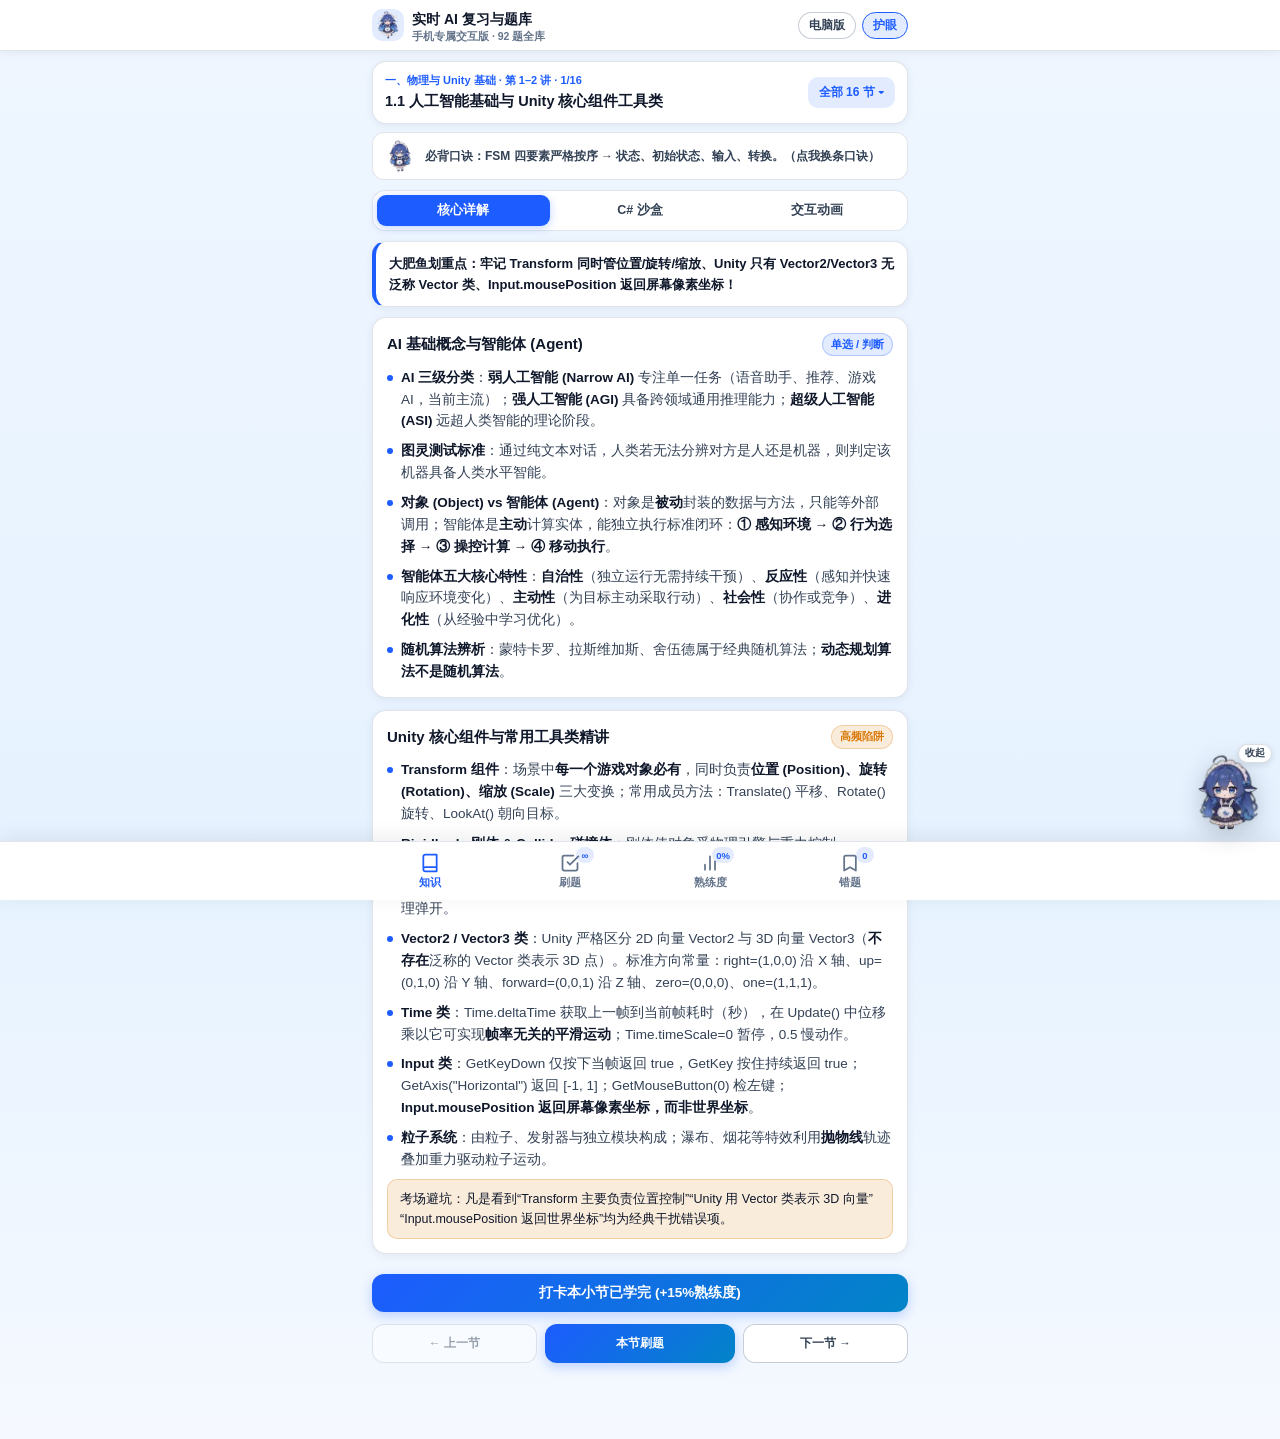
==== mobile.html @ 4e6e90c2 "feat: polish pet hint copy and add proactive wrong-answer and idle guidance" ====
<!DOCTYPE html>
<html lang="zh-CN">
<head>
  <meta charset="UTF-8">
  <meta name="viewport" content="width=device-width, initial-scale=1.0, maximum-scale=1.0, user-scalable=no, viewport-fit=cover">
  <meta name="theme-color" content="#102a63">
  <meta name="apple-mobile-web-app-capable" content="yes">
  <title>实时人工智能应用 · 手机专属复习版</title>
  <style>
/* ==========================================================================
   Realtime AI Mobile-First Edition Stylesheet
   Native App Navigation, Horizontal Chip Ribbon Diagram Toolbar, Safe-Area Ready
   Zero-Emoji Edition · Unified Font Stack · Touch Optimized
   ========================================================================== */

:root {
  --font-sans: "PingFang SC", "Microsoft YaHei UI", "Hiragino Sans GB", -apple-system, BlinkMacSystemFont, "Segoe UI", sans-serif;
  --font-mono: "Cascadia Mono", "Consolas", "SFMono-Regular", "JetBrains Mono", "Microsoft YaHei UI", sans-serif;

  --bg-page: #f0f6ff;
  --bg-page-grad: linear-gradient(180deg, #eff6ff 0%, #e6f2ff 60%, #f5f9ff 100%);
  --bg-surface: #ffffff;
  --bg-elevated: #ffffff;
  --bg-subtle: #eff6ff;
  --bg-code: #0c1527;
  --text-code: #e2e8f0;

  --primary: #1d5cff;
  --primary-deep: #143fb5;
  --primary-soft: rgba(29, 92, 255, 0.12);
  --accent: #0891b2;
  --accent-soft: rgba(8, 145, 178, 0.12);
  --gold: #d97706;
  --gold-soft: rgba(217, 119, 6, 0.14);
  --success: #059669;
  --success-soft: rgba(5, 150, 105, 0.13);
  --danger: #e11d48;
  --danger-soft: rgba(225, 29, 72, 0.12);
  --purple: #7c3aed;
  --purple-soft: rgba(124, 58, 237, 0.12);

  --text: #0f172a;
  --text-sec: #334155;
  --text-muted: #64748b;
  --border: rgba(148, 163, 184, 0.28);
  --border-strong: rgba(100, 116, 139, 0.36);

  --shadow-sm: 0 2px 10px rgba(15, 23, 42, 0.06);
  --shadow-md: 0 8px 24px rgba(15, 23, 42, 0.10);
  --shadow-lg: 0 16px 38px rgba(15, 23, 42, 0.16);
  --radius-sm: 10px;
  --radius-md: 14px;
  --radius-lg: 18px;
  --canvas-bg: #081226;
}

[data-theme="dark"] {
  --bg-page: #071021;
  --bg-page-grad: linear-gradient(180deg, #071021 0%, #0a1730 100%);
  --bg-surface: #0f1c36;
  --bg-elevated: #142545;
  --bg-subtle: #182b4f;
  --primary: #38bdf8;
  --primary-deep: #7dd3fc;
  --primary-soft: rgba(56, 189, 248, 0.16);
  --accent: #22d3ee;
  --accent-soft: rgba(34, 211, 238, 0.15);
  --gold: #fbbf24;
  --gold-soft: rgba(251, 191, 36, 0.16);
  --success: #34d399;
  --success-soft: rgba(52, 211, 153, 0.16);
  --danger: #fb7185;
  --danger-soft: rgba(251, 113, 133, 0.16);
  --purple: #a78bfa;
  --purple-soft: rgba(167, 139, 250, 0.16);
  --text: #eaf2ff;
  --text-sec: #bfd4f2;
  --text-muted: #8aa7d1;
  --border: rgba(148, 163, 184, 0.20);
  --border-strong: rgba(148, 163, 184, 0.34);
  --shadow-sm: 0 2px 10px rgba(0, 0, 0, 0.32);
  --shadow-md: 0 8px 24px rgba(0, 0, 0, 0.42);
  --shadow-lg: 0 16px 40px rgba(0, 0, 0, 0.55);
  --canvas-bg: #070e1d;
}

* { box-sizing: border-box; margin: 0; padding: 0; }
html {
  scroll-behavior: smooth;
  overflow-x: clip;
  -webkit-tap-highlight-color: transparent;
}
body {
  font-family: var(--font-sans);
  background: var(--bg-page-grad);
  background-color: var(--bg-page);
  color: var(--text);
  line-height: 1.62;
  min-height: 100dvh;
  overflow-x: clip;
  font-size: 14px;
}

code, pre, kbd, samp {
  font-family: var(--font-mono);
  font-variant-ligatures: none;
  font-feature-settings: "liga" 0, "calt" 0;
}

button {
  font-family: inherit;
  cursor: pointer;
  border: none;
  background: none;
  color: inherit;
  transition: transform 0.16s ease, background-color 0.18s ease, border-color 0.18s ease, opacity 0.18s ease;
}
button:active { transform: scale(0.97); }
button:disabled { opacity: 0.48; cursor: not-allowed; transform: none; }

/* ==================== TOP APP BAR ==================== */
.m-topbar {
  position: sticky;
  top: 0;
  z-index: 90;
  background: var(--bg-surface);
  border-bottom: 1px solid var(--border);
  box-shadow: var(--shadow-sm);
  padding-top: env(safe-area-inset-top);
}
.m-topbar-inner {
  max-width: 560px;
  margin: 0 auto;
  height: 50px;
  padding: 0 12px;
  display: flex;
  align-items: center;
  justify-content: space-between;
  gap: 8px;
}
.m-brand {
  display: flex;
  align-items: center;
  gap: 8px;
  min-width: 0;
  flex: 1;
}
.m-brand img {
  width: 32px;
  height: 32px;
  border-radius: 10px;
  object-fit: contain;
  background: var(--primary-soft);
  padding: 2px;
  flex-shrink: 0;
}
.m-brand-text { min-width: 0; }
.m-brand-title {
  font-size: 14px;
  font-weight: 900;
  color: var(--text);
  white-space: nowrap;
  overflow: hidden;
  text-overflow: ellipsis;
}
.m-brand-sub {
  font-size: 10.5px;
  color: var(--text-muted);
  font-weight: 700;
  line-height: 1.1;
}
.m-top-actions {
  display: flex;
  align-items: center;
  gap: 6px;
  flex-shrink: 0;
}
.m-pill-btn {
  padding: 5px 10px;
  border-radius: 99px;
  border: 1px solid var(--border-strong);
  background: var(--bg-elevated);
  color: var(--text-sec);
  font-size: 11.5px;
  font-weight: 800;
  white-space: nowrap;
}
.m-pill-btn.primary {
  background: var(--primary-soft);
  border-color: var(--primary);
  color: var(--primary);
}

/* ==================== MAIN SCROLL SHELL ==================== */
.m-shell {
  max-width: 560px;
  margin: 0 auto;
  padding: 10px 12px calc(76px + env(safe-area-inset-bottom));
}
.m-view { display: none; }
.m-view.active { display: block; animation: mFadeIn 0.22s ease; }
@keyframes mFadeIn {
  from { opacity: 0; transform: translateY(6px); }
  to { opacity: 1; transform: translateY(0); }
}

/* ==================== BOTTOM TAB BAR ==================== */
.m-tabbar {
  position: fixed;
  left: 0;
  right: 0;
  bottom: 0;
  z-index: 95;
  background: var(--bg-surface);
  border-top: 1px solid var(--border);
  box-shadow: 0 -4px 20px rgba(15, 23, 42, 0.08);
  padding-bottom: env(safe-area-inset-bottom);
}
.m-tabbar-inner {
  max-width: 560px;
  margin: 0 auto;
  height: 58px;
  display: grid;
  grid-template-columns: repeat(4, 1fr);
}
.m-tab-btn {
  position: relative;
  display: flex;
  flex-direction: column;
  align-items: center;
  justify-content: center;
  gap: 2px;
  color: var(--text-muted);
  font-size: 11px;
  font-weight: 800;
}
.m-tab-btn.active { color: var(--primary); }
.m-tab-btn svg { width: 20px; height: 20px; }
.m-tab-badge {
  position: absolute;
  top: 5px;
  right: calc(50% - 24px);
  min-width: 18px;
  height: 16px;
  padding: 0 4px;
  border-radius: 99px;
  background: var(--primary-soft);
  color: var(--primary);
  font-family: var(--font-mono);
  font-size: 9.5px;
  font-weight: 900;
  display: inline-flex;
  align-items: center;
  justify-content: center;
}
.m-tab-btn.active .m-tab-badge {
  background: var(--primary);
  color: #fff;
}

/* ==================== REUSABLE BUTTONS & CHIPS ==================== */
.submit-btn {
  display: inline-flex; align-items: center; justify-content: center; gap: 6px;
  padding: 10px 15px; border-radius: 12px;
  background: linear-gradient(135deg, #1d5cff, #0284c7);
  color: #fff; font-size: 13.5px; font-weight: 800;
  box-shadow: 0 4px 12px rgba(29, 92, 255, 0.25);
}
.secondary-btn {
  display: inline-flex; align-items: center; justify-content: center; gap: 6px;
  padding: 9px 13px; border-radius: 12px;
  border: 1px solid var(--border-strong); background: var(--bg-elevated);
  color: var(--text-sec); font-size: 13px; font-weight: 800;
}
.ctrl-btn {
  padding: 6px 11px; border-radius: 9px;
  border: 1px solid var(--border-strong); background: var(--bg-elevated);
  color: var(--text); font-size: 12px; font-weight: 800;
}
.ctrl-btn.primary { background: var(--primary); border-color: var(--primary); color: #fff; }
.exam-tag {
  display: inline-flex; align-items: center; padding: 2px 8px; border-radius: 99px;
  font-size: 11px; font-weight: 800;
  background: var(--bg-subtle); color: var(--text-sec); border: 1px solid var(--border);
}
.exam-tag.blue { background: var(--primary-soft); color: var(--primary); border-color: rgba(29, 92, 255, 0.24); }
.exam-tag.hot { background: var(--gold-soft); color: var(--gold); border-color: rgba(217, 119, 6, 0.26); }
.exam-tag.locked-tag { background: rgba(100, 116, 139, 0.16); color: var(--text-sec); }

.m-seg {
  display: grid;
  grid-auto-flow: column;
  grid-auto-columns: 1fr;
  gap: 4px;
  padding: 4px;
  background: var(--bg-surface);
  border: 1px solid var(--border);
  border-radius: 13px;
  margin-bottom: 10px;
}
.m-seg-btn {
  padding: 7px 6px;
  border-radius: 9px;
  font-size: 12.5px;
  font-weight: 800;
  color: var(--text-sec);
  text-align: center;
  white-space: nowrap;
}
.m-seg-btn.active {
  background: var(--primary);
  color: #fff;
  box-shadow: 0 2px 8px rgba(29, 92, 255, 0.28);
}

/* ==================== KNOWLEDGE VIEW ==================== */
.m-sec-bar {
  display: flex;
  align-items: center;
  justify-content: space-between;
  gap: 8px;
  background: var(--bg-surface);
  border: 1px solid var(--border);
  border-radius: var(--radius-md);
  padding: 10px 12px;
  margin-bottom: 8px;
  box-shadow: var(--shadow-sm);
}
.m-sec-info { min-width: 0; flex: 1; }
.m-sec-kicker { font-size: 11px; color: var(--primary); font-weight: 800; }
.m-sec-title {
  font-size: 14.5px;
  font-weight: 900;
  color: var(--text);
  overflow: hidden;
  text-overflow: ellipsis;
  white-space: nowrap;
}
.m-drawer-trigger {
  padding: 7px 11px;
  border-radius: 10px;
  background: var(--primary-soft);
  color: var(--primary);
  font-size: 12px;
  font-weight: 900;
  flex-shrink: 0;
}

.m-mantra-bar {
  display: flex;
  align-items: center;
  gap: 9px;
  background: var(--bg-surface);
  border: 1px solid var(--border);
  border-radius: 12px;
  padding: 7px 11px;
  margin-bottom: 10px;
  cursor: pointer;
}
.m-mantra-bar img { width: 32px; height: 32px; object-fit: contain; flex-shrink: 0; }
.m-mantra-txt { font-size: 12px; font-weight: 700; color: var(--text-sec); line-height: 1.4; }

.kp-grid { display: flex; flex-direction: column; gap: 12px; margin-bottom: 14px; }
.kp-card {
  background: var(--bg-surface);
  border: 1px solid var(--border);
  border-radius: var(--radius-md);
  padding: 14px;
  box-shadow: var(--shadow-sm);
}
.kp-card-head {
  display: flex; align-items: center; justify-content: space-between; gap: 8px; flex-wrap: wrap;
  margin-bottom: 10px;
}
.kp-card-head h3 { font-size: 15px; font-weight: 900; color: var(--text); }
.kp-list { list-style: none; display: flex; flex-direction: column; gap: 8px; font-size: 13.5px; color: var(--text-sec); }
.kp-list li { position: relative; padding-left: 14px; }
.kp-list li::before {
  content: ""; position: absolute; left: 0; top: 8px; width: 6px; height: 6px;
  border-radius: 50%; background: var(--primary);
}
.kp-list strong { color: var(--text); }

.formula-box {
  background: var(--bg-subtle);
  border-left: 3.5px solid var(--primary);
  border-radius: 0 10px 10px 0;
  padding: 9px 12px;
  margin: 8px 0;
  font-family: var(--font-mono);
  font-size: 12px;
  font-weight: 700;
  color: var(--primary-deep);
  overflow-x: auto;
  -webkit-overflow-scrolling: touch;
}
.trap-callout {
  background: var(--gold-soft);
  border: 1px solid rgba(217, 119, 6, 0.25);
  border-radius: 10px;
  padding: 9px 12px;
  margin-top: 8px;
  font-size: 12.5px;
  color: var(--text);
}
.compare-table {
  display: block;
  width: 100%;
  max-width: 100%;
  overflow-x: auto;
  -webkit-overflow-scrolling: touch;
  border-collapse: collapse;
  font-size: 12.5px;
  margin: 8px 0;
  border: 1px solid var(--border);
  border-radius: 10px;
}
.compare-table th {
  background: var(--bg-subtle); color: var(--text); font-weight: 800; text-align: left;
  padding: 8px 10px; border-bottom: 1px solid var(--border); white-space: nowrap;
}
.compare-table td {
  padding: 7px 10px; border-bottom: 1px solid var(--border); color: var(--text-sec); vertical-align: top;
}

.m-sec-pager {
  display: grid;
  grid-template-columns: 1fr 1.15fr 1fr;
  gap: 8px;
  margin-top: 12px;
}
.m-sec-pager button { padding: 10px 6px; font-size: 12px; }

/* ==================== SYNTAX CODE + C# RUNNER + IDE ==================== */
.code-block {
  background: var(--bg-code);
  color: var(--text-code);
  border: 1px solid #1e2d4a;
  border-radius: 12px;
  padding: 11px 12px;
  font-family: var(--font-mono);
  font-size: 12px;
  line-height: 1.58;
  overflow-x: auto;
  -webkit-overflow-scrolling: touch;
  white-space: pre;
  margin: 8px 0;
}
.tok-kw { color: #38bdf8; font-weight: 700; }
.tok-ctrl { color: #f472b6; font-weight: 700; }
.tok-type { color: #34d399; font-weight: 700; }
.tok-fn { color: #fbbf24; }
.tok-str { color: #fb923c; }
.tok-num { color: #c084fc; font-weight: 600; }
.tok-cm { color: #94a3b8; font-style: italic; }
.tok-blank {
  display: inline-block; padding: 0 5px; border-radius: 4px;
  background: rgba(250, 204, 21, 0.22); color: #fde047;
  border: 1px dashed rgba(250, 204, 21, 0.72); font-weight: 800;
}

.cs-runner-card {
  background: var(--bg-surface);
  border: 1px solid var(--border-strong);
  border-radius: var(--radius-md);
  overflow: hidden;
  box-shadow: var(--shadow-sm);
  margin: 10px 0;
}
.cs-runner-head {
  background: #0f1b33;
  color: #e2eeff;
  padding: 9px 12px;
  display: flex;
  flex-direction: column;
  gap: 8px;
}
.cs-lang-pill {
  display: inline-flex; align-items: center; padding: 2px 7px; border-radius: 6px;
  font-family: var(--font-mono); font-size: 10.5px; font-weight: 900;
  background: rgba(56, 189, 248, 0.2); color: #38bdf8; border: 1px solid rgba(56, 189, 248, 0.35);
}
.cs-tabs { display: flex; gap: 6px; overflow-x: auto; }
.cs-tab-btn {
  padding: 4px 10px; border-radius: 7px; font-size: 11px; font-weight: 700;
  background: rgba(255,255,255,0.08); color: #cbd5e1; white-space: nowrap;
}
.cs-tab-btn.active { background: #1d5cff; color: #fff; }
.cs-run-btn {
  padding: 7px 12px; border-radius: 9px; background: #10b981; color: #fff;
  font-size: 12.5px; font-weight: 900; white-space: nowrap;
}
.cs-editor-bar {
  background: #13223f; color: #94a3b8; padding: 5px 10px;
  font-size: 11px; font-weight: 700; display: flex; justify-content: space-between; gap: 8px;
}
.ide-shell {
  position: relative;
  background: #0c1527;
  width: 100%;
  overflow: auto;
}
.ide-pre, .ide-textarea {
  font-family: var(--font-mono);
  font-size: 12.5px;
  line-height: 1.55;
  padding: 10px 12px;
  tab-size: 4;
  white-space: pre;
  margin: 0;
  border: none;
  width: 100%;
  min-height: 100%;
}
.ide-pre { pointer-events: none; color: #e2e8f0; }
.ide-textarea {
  position: absolute; inset: 0; height: 100%; resize: none;
  background: transparent; color: transparent; caret-color: #fde047;
  outline: none; overflow: auto; -webkit-text-fill-color: transparent;
}
.m-code-symbar {
  display: flex;
  align-items: center;
  gap: 5px;
  padding: 6px 8px;
  background: #0d182f;
  border-top: 1px solid rgba(148, 163, 184, 0.16);
  border-bottom: 1px solid rgba(148, 163, 184, 0.16);
  overflow-x: auto;
  scrollbar-width: none;
}
.m-code-symbar::-webkit-scrollbar { display: none; }
.m-sym-btn {
  flex: 0 0 auto;
  padding: 5px 9px;
  border-radius: 7px;
  background: rgba(56, 189, 248, 0.14);
  border: 1px solid rgba(56, 189, 248, 0.3);
  color: #bae6fd;
  font-family: var(--font-mono);
  font-size: 12px;
  font-weight: 800;
}
.cs-console-box {
  background: #091121;
  color: #cbd5e1;
  font-family: var(--font-mono);
  font-size: 11.5px;
  padding: 9px 11px;
  max-height: 135px;
  overflow-y: auto;
  border-top: 1px solid rgba(148, 163, 184, 0.18);
}
.cs-console-line { margin-bottom: 3px; }
.cs-console-line.ok { color: #34d399; }
.cs-console-line.warn { color: #fbbf24; }
.cs-console-line.info { color: #7dd3fc; }
.cs-preview-wrap {
  position: relative;
  min-height: 220px;
  background: var(--canvas-bg);
}
.cs-preview-wrap canvas { display: block; width: 100%; height: 220px; }
.cs-preview-placeholder {
  position: absolute; inset: 0;
  display: flex; flex-direction: column; align-items: center; justify-content: center; gap: 6px;
  color: #94a3b8; font-size: 12px; font-weight: 700; background: rgba(7, 14, 29, 0.65);
}

/* ==================== ANIMATION LABS & FULLSCREEN MODAL ==================== */
.anim-lab-card {
  background: var(--bg-surface);
  border: 1px solid var(--border);
  border-radius: var(--radius-md);
  overflow: hidden;
  box-shadow: var(--shadow-sm);
  margin-bottom: 12px;
}
.anim-lab-bar {
  padding: 9px 12px;
  background: #0f1b33;
  color: #e2eeff;
  display: flex;
  flex-direction: column;
  gap: 8px;
}
.anim-mode-pills {
  display: flex; gap: 6px; overflow-x: auto; padding-bottom: 2px;
}
.anim-pill {
  flex: 0 0 auto; padding: 5px 10px; border-radius: 99px;
  background: rgba(255,255,255,0.08); color: #cbd5e1; font-size: 11.5px; font-weight: 700;
}
.anim-pill.active { background: #1d5cff; color: #fff; }
.anim-stage-wrap { display: flex; flex-direction: column; background: var(--canvas-bg); }
.anim-canvas-box { position: relative; min-height: 245px; }
.anim-canvas-box canvas { display: block; width: 100%; height: 250px; }
.anim-side-panel {
  padding: 10px 12px;
  background: #0c162b;
  color: #cbd5e1;
  font-size: 12px;
  border-top: 1px solid rgba(148, 163, 184, 0.16);
  max-height: 190px;
  overflow-y: auto;
}
.anim-controls-bar {
  padding: 8px 10px;
  background: #0d172c;
  color: #cbd5e1;
  display: flex;
  flex-direction: column;
  gap: 6px;
}
.ctrl-group { display: flex; align-items: center; gap: 6px; flex-wrap: wrap; }
.ctrl-slider { font-size: 11.5px; display: inline-flex; align-items: center; gap: 5px; margin-left: auto; }
.anim-narrator { font-size: 11.5px; color: #94a3b8; }
.canvas-zoom-hint {
  position: absolute; right: 8px; top: 8px; z-index: 6;
  background: rgba(12, 23, 46, 0.86); color: #bae6fd;
  border: 1px solid rgba(125, 211, 252, 0.42); border-radius: 99px;
  padding: 4px 10px; font-size: 11px; font-weight: 800;
  display: inline-flex; align-items: center; gap: 4px;
}

.lightbox-overlay {
  position: fixed; inset: 0; z-index: 999;
  background: rgba(5, 11, 26, 0.82);
  backdrop-filter: blur(12px);
  display: none;
  flex-direction: column;
}
.lightbox-overlay.open { display: flex; }
.lightbox-dialog {
  width: 100%;
  height: 100dvh;
  background: var(--bg-elevated);
  display: flex;
  flex-direction: column;
  overflow: hidden;
  padding-top: env(safe-area-inset-top);
  padding-bottom: env(safe-area-inset-bottom);
}
.lightbox-header {
  padding: 10px 12px;
  background: #0f1b33;
  color: #f8fafc;
  border-bottom: 1px solid rgba(148, 163, 184, 0.22);
  display: flex; align-items: center; justify-content: space-between; gap: 8px;
}
.anim-lab-title { display: flex; align-items: center; gap: 7px; font-size: 13px; font-weight: 900; min-width: 0; }
.live-dot { width: 8px; height: 8px; border-radius: 50%; background: #34d399; flex-shrink: 0; }
.lightbox-close-btn {
  width: 34px; height: 34px; border-radius: 10px;
  background: rgba(255,255,255,0.1); color: #fff; font-size: 18px; font-weight: 900;
}
.lightbox-body { flex: 1; overflow-y: auto; -webkit-overflow-scrolling: touch; }
.lightbox-body .anim-canvas-box { min-height: 46dvh; }
.lightbox-body .anim-canvas-box canvas { height: 48dvh !important; }
.lightbox-body .anim-side-panel { max-height: 28dvh !important; }

/* ==================== PRACTICE & QUESTION CARDS ==================== */
.m-prac-hud {
  display: flex;
  align-items: center;
  justify-content: space-between;
  gap: 8px;
  flex-wrap: wrap;
  background: var(--bg-surface);
  border: 1px solid var(--border);
  border-radius: var(--radius-md);
  padding: 9px 11px;
  margin-bottom: 10px;
  box-shadow: var(--shadow-sm);
}
.diff-tier-badge {
  display: inline-flex; align-items: center; gap: 4px;
  padding: 2px 8px; border-radius: 99px; font-size: 11px; font-weight: 900;
}
.diff-lv1 { background: rgba(16, 185, 129, 0.14); color: #059669; }
.diff-lv2 { background: rgba(14, 165, 233, 0.14); color: #0284c7; }
.diff-lv3 { background: rgba(245, 158, 11, 0.15); color: #d97706; }
.diff-lv4 { background: rgba(239, 68, 68, 0.14); color: #dc2626; }
[data-theme="dark"] .diff-lv1 { color: #34d399; }
[data-theme="dark"] .diff-lv2 { color: #38bdf8; }
[data-theme="dark"] .diff-lv3 { color: #fbbf24; }
[data-theme="dark"] .diff-lv4 { color: #f87171; }

.q-card {
  background: var(--bg-surface);
  border: 1px solid var(--border);
  border-radius: var(--radius-md);
  padding: 14px;
  box-shadow: var(--shadow-sm);
  margin-bottom: 12px;
}
.q-card.is-correct { border-color: var(--success); }
.q-card.is-wrong { border-color: var(--danger); }
.q-header {
  display: flex; align-items: center; justify-content: space-between; gap: 8px;
  margin-bottom: 10px;
}
.q-meta { display: flex; align-items: center; gap: 6px; flex-wrap: wrap; flex: 1; }
.q-num {
  min-width: 24px; height: 24px; padding: 0 6px; border-radius: 7px;
  background: var(--primary); color: #fff; font-family: var(--font-mono);
  font-size: 11.5px; font-weight: 900; display: inline-flex; align-items: center; justify-content: center;
}
.q-type-badge {
  font-size: 11px; font-weight: 900; padding: 2px 8px; border-radius: 6px;
  background: var(--primary-soft); color: var(--primary);
}
.fav-btn {
  padding: 5px 10px; border-radius: 8px; border: 1px solid var(--border-strong);
  font-size: 11.5px; font-weight: 800; color: var(--text-sec);
}
.fav-btn.active { background: var(--gold-soft); color: var(--gold); border-color: var(--gold); }
.q-stem { font-size: 14.5px; font-weight: 700; color: var(--text); margin-bottom: 12px; line-height: 1.58; }

.options-grid { display: flex; flex-direction: column; gap: 8px; margin-bottom: 12px; }
.opt-btn {
  width: 100%; min-height: 46px; padding: 10px 12px; border-radius: 12px;
  border: 1.5px solid var(--border); background: var(--bg-elevated);
  display: flex; align-items: center; gap: 10px; text-align: left;
  font-size: 13.8px; font-weight: 700; color: var(--text);
}
.opt-btn.selected { border-color: var(--primary); background: var(--primary-soft); }
.opt-btn.correct { border-color: var(--success); background: var(--success-soft); }
.opt-btn.wrong { border-color: var(--danger); background: var(--danger-soft); }
.opt-key {
  width: 26px; height: 26px; border-radius: 8px; flex-shrink: 0;
  background: var(--bg-subtle); color: var(--primary); font-family: var(--font-mono);
  font-size: 12px; font-weight: 900; display: inline-flex; align-items: center; justify-content: center;
}
.opt-btn.correct .opt-key { background: var(--success); color: #fff; }
.opt-btn.wrong .opt-key { background: var(--danger); color: #fff; }

.blanks-wrap { display: flex; flex-direction: column; gap: 9px; margin: 10px 0 12px; }
.blank-field label { display: block; font-size: 12px; font-weight: 800; color: var(--text-sec); margin-bottom: 4px; }
.blank-input, .essay-textarea, .search-input {
  width: 100%;
  padding: 10px 12px;
  border-radius: 11px;
  border: 1.5px solid var(--border-strong);
  background: var(--bg-elevated);
  color: var(--text);
  font-family: inherit;
  font-size: 16px;
  font-weight: 700;
  outline: none;
}
.blank-input:focus, .essay-textarea:focus, .search-input:focus { border-color: var(--primary); }
.blank-input.ok { border-color: var(--success); background: var(--success-soft); }
.blank-input.bad { border-color: var(--danger); background: var(--danger-soft); }
.essay-textarea { min-height: 118px; resize: vertical; line-height: 1.55; margin-bottom: 10px; }

.q-footer-bar, .locked-notice-bar {
  display: flex; flex-direction: column; gap: 8px; margin-top: 8px;
}
.q-footer-bar .submit-btn, .q-footer-bar .secondary-btn, .locked-notice-bar .submit-btn {
  width: 100%;
}
.locked-notice-bar {
  padding: 10px 12px; border-radius: 12px; background: var(--bg-subtle); border: 1px solid var(--border);
  font-size: 12px; font-weight: 700; color: var(--text-sec);
}
.m-prac-pager {
  display: grid; grid-template-columns: 1fr 1.35fr; gap: 10px; margin-top: 8px;
}

/* Explanation & Smart Grading Report */
.explain-box {
  margin-top: 12px; padding-top: 12px; border-top: 1.5px dashed var(--border-strong);
}
.explain-head {
  display: flex; align-items: flex-start; gap: 10px; margin-bottom: 10px;
}
.explain-mascot { width: 52px; height: 52px; object-fit: contain; flex-shrink: 0; }
.explain-verdict { font-size: 13.5px; font-weight: 900; margin-bottom: 4px; }
.explain-verdict.ok { color: var(--success); }
.explain-verdict.bad { color: var(--danger); }
.explain-verdict.info { color: var(--primary); }
.explain-text { font-size: 13px; color: var(--text-sec); line-height: 1.58; }

.ai-grade-card {
  background: var(--bg-subtle); border: 1px solid var(--border-strong);
  border-radius: 12px; padding: 11px; margin: 10px 0;
}
.ai-grade-head {
  display: flex; align-items: center; justify-content: space-between; gap: 8px; flex-wrap: wrap;
  margin-bottom: 6px;
}
.ai-score-pill {
  padding: 2px 9px; border-radius: 99px; font-size: 11.5px; font-weight: 900;
}
.ai-score-pill.pass { background: var(--success-soft); color: var(--success); }
.ai-score-pill.fail { background: var(--danger-soft); color: var(--danger); }
.ai-grade-summary { font-size: 12.5px; color: var(--text-sec); margin-bottom: 8px; }
.ai-pt-list { display: flex; flex-direction: column; gap: 7px; }
.ai-pt-row {
  background: var(--bg-surface); border-radius: 9px; padding: 8px 10px;
  border-left: 3.5px solid var(--border-strong);
}
.ai-pt-row.full { border-left-color: var(--success); }
.ai-pt-row.partial { border-left-color: var(--gold); }
.ai-pt-row.miss { border-left-color: var(--danger); }
.ai-pt-top { display: flex; justify-content: space-between; gap: 6px; font-size: 12px; font-weight: 800; }
.ai-pt-badge { font-family: var(--font-mono); font-size: 11px; white-space: nowrap; }
.ai-pt-hits { display: flex; flex-wrap: wrap; gap: 4px; margin-top: 5px; font-size: 11px; color: var(--text-muted); }
.ai-hit-chip { padding: 1px 6px; border-radius: 5px; background: var(--success-soft); color: var(--success); font-weight: 700; }
.ai-pt-hint { margin-top: 5px; font-size: 11.5px; color: var(--danger); }

.drill-checklist { display: flex; flex-direction: column; gap: 7px; margin: 8px 0; }
.drill-chk-item {
  display: flex; align-items: flex-start; gap: 8px; padding: 8px 10px;
  border-radius: 10px; background: var(--bg-subtle); border: 1px solid var(--border);
}
.drill-chk-item.pass { border-color: rgba(5, 150, 105, 0.35); }
.drill-chk-item.fail { border-color: rgba(225, 29, 72, 0.35); }
.drill-chk-dot {
  width: 20px; height: 20px; border-radius: 6px; flex-shrink: 0;
  font-family: var(--font-mono); font-size: 11px; font-weight: 900;
  display: inline-flex; align-items: center; justify-content: center;
  background: var(--bg-surface);
}
.drill-chk-title { font-size: 12.5px; font-weight: 800; }
.drill-chk-match { font-size: 11px; color: var(--success); margin-top: 2px; }
.drill-chk-hint { font-size: 11px; color: var(--danger); margin-top: 2px; }
.explain-anim-wrap {
  margin-top: 10px; border-radius: 12px; overflow: hidden; border: 1px solid var(--border);
}
.explain-anim-bar {
  background: #0f1b33; color: #e2eeff; padding: 8px 10px;
  display: flex; flex-direction: column; gap: 6px; font-size: 12px; font-weight: 800;
}

/* ==================== MOBILE DIAGRAM BOARD (TOP HORIZONTAL CHIP RIBBON!) ==================== */
.diagram-board-wrap {
  border-radius: 14px;
  overflow: hidden;
  border: 1.5px solid #223557;
  background: #0b1325;
  margin-bottom: 10px;
}
.db-head {
  padding: 8px 10px;
  background: #0f1b33;
  color: #e2eeff;
  border-bottom: 1px solid rgba(148, 163, 184, 0.18);
  display: flex;
  align-items: center;
  justify-content: space-between;
  gap: 8px;
}
.db-head-left { display: flex; align-items: center; gap: 6px; min-width: 0; font-size: 12px; }
.db-head-left strong { overflow: hidden; text-overflow: ellipsis; white-space: nowrap; }
.db-head-right { display: flex; align-items: center; gap: 6px; flex-shrink: 0; }
.db-counts { font-size: 11px; color: #94a3b8; }
.db-zoom-btn {
  display: inline-flex; align-items: center; gap: 4px;
  padding: 5px 9px; border-radius: 8px;
  background: rgba(56, 189, 248, 0.2); border: 1px solid rgba(56, 189, 248, 0.45);
  color: #e0f2fe; font-size: 11.5px; font-weight: 800;
}
.db-guide {
  padding: 6px 10px; font-size: 11.5px; color: #cbd5e1;
  background: rgba(56, 189, 248, 0.08); border-bottom: 1px solid rgba(148, 163, 184, 0.14);
}
.db-workspace {
  display: flex;
  flex-direction: column;
  background: #091121;
}
.db-sidebar {
  padding: 7px 8px;
  background: #0f1930;
  border-bottom: 1px solid rgba(148, 163, 184, 0.16);
  display: flex;
  flex-direction: column;
  gap: 6px;
}
.db-sidebar-locked { flex-direction: row; align-items: center; justify-content: space-between; }
.db-sec-block { display: flex; align-items: center; gap: 6px; min-width: 0; }
.db-sec-lbl {
  font-size: 10px; font-weight: 900; color: #7dd3fc; white-space: nowrap; flex-shrink: 0;
}
.db-col-stack, .db-mini-grid {
  display: flex;
  flex-wrap: nowrap;
  gap: 5px;
  overflow-x: auto;
  scrollbar-width: none;
  flex: 1;
  min-width: 0;
}
.db-col-stack::-webkit-scrollbar, .db-mini-grid::-webkit-scrollbar { display: none; }
.db-btn {
  flex: 0 0 auto;
  width: auto !important;
  white-space: nowrap;
  border: 1px solid rgba(148, 163, 184, 0.28);
  background: rgba(255, 255, 255, 0.06);
  color: #e2eeff;
  font-size: 11.5px;
  font-weight: 700;
  padding: 6px 10px;
  border-radius: 8px;
}
.db-btn.active { background: #1d5cff; border-color: #60a5fa; color: #fff; }
.db-btn-node { border-color: rgba(52, 211, 153, 0.42); color: #a7f3d0; }
.db-btn-arrow { border-color: rgba(250, 204, 21, 0.45); color: #fef08a; }
.db-lock-pill {
  padding: 2px 9px; border-radius: 99px; font-size: 11px; font-weight: 800;
  background: rgba(245, 158, 11, 0.18); color: #fde047; border: 1px solid rgba(245, 158, 11, 0.45);
}
.db-tip-inline { font-size: 11px; color: #94a3b8; }
.db-stage {
  position: relative; background: #091121; user-select: none;
  min-height: 295px; display: flex; align-items: center; justify-content: center; overflow: hidden;
}
.diagram-board-wrap.is-zoomed {
  height: 100%; display: flex; flex-direction: column; margin-bottom: 0; border: none; border-radius: 0;
}
.diagram-board-wrap.is-zoomed .db-workspace { flex: 1; min-height: 0; }
.diagram-board-wrap.is-zoomed .db-stage { flex: 1; min-height: 55dvh; }
.diagram-board-wrap.is-zoomed .db-svg { min-height: 55dvh; }
.db-svg { display: block; width: 100%; height: 100%; min-height: 295px; touch-action: none; }
.db-port-wrap { cursor: crosshair; }
.db-port { fill: #091121; stroke: #38bdf8; stroke-width: 1.8; opacity: 0.72; }
.db-node.is-selected .db-port, .db-node.is-snap .db-port, .db-port.is-hot { opacity: 1; fill: #10b981; stroke: #fff; }
.db-edge-handle { fill: #0f172a; stroke: #38bdf8; stroke-width: 2.2; }
.db-edge-handle.is-end { stroke: #34d399; }
.db-edge-handle.is-mid { fill: #fde047; stroke: #0f172a; stroke-width: 1.8; }
.db-snap-ring { fill: none; stroke: #10b981; stroke-width: 2.2; stroke-dasharray: 5 4; }
.db-align-guide { stroke: #22d3ee; stroke-width: 1.25; stroke-dasharray: 4 4; pointer-events: none; }
.db-vp-hud {
  position: absolute; right: 8px; bottom: 8px; z-index: 12;
  display: inline-flex; align-items: center; gap: 3px;
  padding: 3px 6px; border-radius: 9px;
  background: rgba(15, 25, 48, 0.9); border: 1px solid rgba(148, 163, 184, 0.3);
}
.db-vp-hud button {
  padding: 3px 8px; border-radius: 6px; background: rgba(255,255,255,0.08);
  color: #e2eeff; font-size: 12px; font-weight: 800;
}
.db-vp-pct { font-family: var(--font-mono); font-size: 11px; color: #7dd3fc; min-width: 36px; text-align: center; }

.db-inline-editor {
  position: absolute; z-index: 25; transform: translate(-50%, -50%);
  padding: 2px 10px; border-radius: 999px;
  border: 1.8px solid #38bdf8; background: rgba(15, 23, 42, 0.85);
  color: #fff; font-family: var(--font-mono); font-size: 16px; font-weight: 800;
  text-align: center; outline: none; caret-color: #fde047;
}
.db-inline-editor.is-bt { border-radius: 8px; }
.db-inline-editor.is-edge { border-color: #fde047; }
.db-inline-editor.hidden, .db-popover.hidden { display: none; }

.db-popover {
  position: absolute; z-index: 25; left: 50% !important; top: 14% !important;
  transform: translateX(-50%); width: min(295px, calc(100% - 16px));
  padding: 10px 12px; border-radius: 12px;
  background: #132240; border: 1.5px solid #38bdf8; box-shadow: 0 12px 28px rgba(0, 0, 0, 0.6);
}
.db-pop-label { display: block; font-size: 11.5px; font-weight: 800; color: #7dd3fc; margin-bottom: 6px; }
.db-pop-row { display: flex; gap: 6px; align-items: center; }
.db-pop-input {
  flex: 1; min-width: 0; padding: 6px 8px; border-radius: 8px;
  border: 1px solid rgba(148, 163, 184, 0.35); background: #091121;
  color: #f8fafc; font-size: 16px; font-weight: 700; outline: none;
}
.db-pop-ok { border-radius: 8px; padding: 7px 11px; background: #10b981; color: #fff; font-weight: 800; font-size: 12px; }
.db-pop-cancel { border-radius: 8px; padding: 7px 9px; border: 1px solid rgba(148, 163, 184, 0.3); color: #cbd5e1; font-size: 12px; }
.db-foot {
  padding: 6px 10px; background: #0d1629; border-top: 1px solid rgba(148, 163, 184, 0.16);
  display: flex; align-items: center; justify-content: space-between; gap: 6px; flex-wrap: wrap;
  font-size: 11px; color: #94a3b8;
}
.db-legend { display: inline-flex; align-items: center; gap: 4px; color: #cbd5e1; font-weight: 700; }
.db-leg-dot { display: inline-block; width: 7px; height: 7px; border-radius: 50%; }
.board-text-label { font-size: 12px; font-weight: 800; color: var(--text-sec); margin: 4px 0 6px; }

/* PathGrid Mobile */
.pg-stage-host { padding: 10px; min-height: 220px; overflow: auto; }
.pg-grid-stage { position: relative; display: inline-block; max-width: 100%; }
.pg-grid { display: grid; gap: 4px; user-select: none; touch-action: none; }
.pg-svg { position: absolute; inset: 0; width: 100%; height: 100%; pointer-events: none; z-index: 4; }
.pg-cell {
  position: relative; border-radius: 7px;
  background: rgba(30, 41, 59, 0.88); border: 1.5px solid rgba(148, 163, 184, 0.28);
  color: #e2e8f0; font-family: var(--font-mono); font-size: 11px; font-weight: 800;
  display: flex; align-items: flex-end; justify-content: flex-start; padding: 3px 4px;
}
.pg-cell.is-start { background: rgba(14, 165, 233, 0.28); border-color: #38bdf8; color: #e0f2fe; }
.pg-cell.is-end { background: rgba(245, 158, 11, 0.26); border-color: #fbbf24; color: #fef3c7; }
.pg-cell.is-obs { background: #1e293b; border-color: #475569; color: #64748b; }
.pg-cell.is-open { box-shadow: inset 0 0 0 2px #38bdf8; }
.pg-cell.is-closed { box-shadow: inset 0 0 0 2px #a78bfa; background: rgba(139, 92, 246, 0.18); }
.pg-cell.is-path { background: rgba(16, 185, 129, 0.25) !important; border-color: #10b981 !important; }
.pg-cell.eval-ok { border-color: #10b981 !important; background: rgba(16, 185, 129, 0.3) !important; }
.pg-cell.eval-warn { border-color: #f59e0b !important; background: rgba(245, 158, 11, 0.26) !important; }
.pg-cell.eval-bad { border-color: #f43f5e !important; background: rgba(244, 63, 94, 0.32) !important; }
.pg-cid { position: relative; z-index: 2; line-height: 1; }
.pg-oc { position: absolute; right: 3px; bottom: 2px; font-size: 9px; font-weight: 900; padding: 0 3px; border-radius: 3px; }
.pg-oc.open { background: rgba(56, 189, 248, 0.25); color: #7dd3fc; }
.pg-oc.closed { background: rgba(167, 139, 250, 0.28); color: #ddd6fe; }
.pg-note-f { position: absolute; top: 2px; left: 4px; font-size: 9px; font-weight: 900; color: #fde047; }
.pg-note-gh { position: absolute; top: 2px; right: 4px; font-size: 8.5px; color: #94a3b8; }
.pg-note-tag { position: absolute; top: 2px; right: 4px; font-size: 9px; color: #fde047; font-weight: 800; }

.scratch-board-wrap {
  margin-bottom: 10px; border-radius: 12px; overflow: hidden;
  border: 1px dashed rgba(56, 189, 248, 0.42); background: var(--bg-surface);
}
.scratch-bar { display: flex; align-items: center; justify-content: space-between; gap: 8px; padding: 8px 10px; flex-wrap: wrap; }
.scratch-title { font-size: 12px; font-weight: 800; color: var(--text-sec); }
.scratch-host.hidden { display: none; }

/* ==================== DRAWER (16 SUB-SECTIONS) & BOTTOM SHEET ==================== */
.m-drawer-mask {
  position: fixed; inset: 0; z-index: 950;
  background: rgba(5, 11, 26, 0.56); backdrop-filter: blur(4px);
  display: none;
}
.m-drawer-mask.open { display: block; }
.m-drawer {
  position: absolute; left: 0; top: 0; bottom: 0; width: min(320px, 84vw);
  background: var(--bg-surface); border-right: 1px solid var(--border);
  display: flex; flex-direction: column;
  padding-top: env(safe-area-inset-top);
  padding-bottom: env(safe-area-inset-bottom);
  box-shadow: var(--shadow-lg);
}
.m-drawer-head {
  padding: 12px 14px; border-bottom: 1px solid var(--border);
  display: flex; align-items: center; justify-content: space-between;
}
.m-drawer-body { flex: 1; overflow-y: auto; padding: 10px; }
.toc-chapter-btn {
  width: 100%; padding: 9px 8px; border-radius: 10px; text-align: left;
  font-size: 13px; font-weight: 900; color: var(--text);
  display: flex; align-items: center; justify-content: space-between; gap: 6px;
}
.toc-sub-item {
  width: 100%; padding: 8px 10px; border-radius: 9px; text-align: left;
  font-size: 12.5px; font-weight: 700; color: var(--text-sec);
  display: flex; align-items: center; justify-content: space-between; gap: 6px;
}
.toc-sub-item.active { background: var(--primary-soft); color: var(--primary); font-weight: 900; }

.m-sheet-mask {
  position: fixed; inset: 0; z-index: 960;
  background: rgba(5, 11, 26, 0.58); backdrop-filter: blur(4px);
  display: none; align-items: flex-end; justify-content: center;
}
.m-sheet-mask.open { display: flex; }
.m-sheet {
  width: 100%; max-width: 560px; max-height: 82dvh;
  background: var(--bg-surface); border-radius: 20px 20px 0 0;
  border-top: 1px solid var(--border-strong);
  display: flex; flex-direction: column;
  padding-bottom: env(safe-area-inset-bottom);
  box-shadow: 0 -10px 36px rgba(0, 0, 0, 0.35);
}
.m-sheet-head {
  padding: 12px 16px; border-bottom: 1px solid var(--border);
  display: flex; align-items: center; justify-content: space-between;
}
.m-sheet-body { flex: 1; overflow-y: auto; padding: 14px; }

/* Mobile Mastery & Mock & Notebook */
.m-stat-card {
  background: linear-gradient(135deg, #102a63, #0e7490);
  color: #fff; border-radius: var(--radius-md); padding: 16px;
  margin-bottom: 12px; box-shadow: var(--shadow-md);
}
.m-bar-wrap { margin: 8px 0; }
.m-bar-head { display: flex; justify-content: space-between; font-size: 12px; font-weight: 800; margin-bottom: 4px; }
.m-bar-track { height: 8px; border-radius: 99px; background: var(--bg-subtle); overflow: hidden; }
.m-bar-fill { height: 100%; border-radius: 99px; background: linear-gradient(90deg, #1d5cff, #38bdf8); }
.m-topic-row {
  background: var(--bg-surface); border: 1px solid var(--border);
  border-radius: 12px; padding: 11px 12px; margin-bottom: 8px;
}
.pager-dots {
  display: grid; grid-template-columns: repeat(6, 1fr); gap: 6px;
}
.pager-dot {
  height: 36px; border-radius: 9px; border: 1px solid var(--border-strong);
  background: var(--bg-elevated); font-family: var(--font-mono); font-size: 12px; font-weight: 800;
}
.pager-dot.current { border-color: var(--primary); background: var(--primary); color: #fff; }
.pager-dot.answered { background: var(--primary-soft); color: var(--primary); border-color: var(--primary); }
.pager-dot.ok { background: var(--success-soft); color: var(--success); border-color: var(--success); }
.pager-dot.bad { background: var(--danger-soft); color: var(--danger); border-color: var(--danger); }
.timer-pill {
  padding: 4px 10px; border-radius: 9px; background: #0f172a; color: #fde047;
  font-family: var(--font-mono); font-size: 14px; font-weight: 900;
}

#fx-fireworks-canvas {
  position: fixed; inset: 0; width: 100vw; height: 100vh;
  pointer-events: none; z-index: 990;
}

/* ==========================================================================
   STRUCTURED STEP-BY-STEP EXPLANATION CARD (Mobile Optimized)
   ========================================================================== */
.explain-detail-card {
  margin: 10px 0;
  padding: 11px 12px;
  border-radius: 12px;
  background: var(--bg-elevated);
  border: 1px solid var(--border-strong);
}
.ex-detail-head {
  display: flex; align-items: center; gap: 7px; flex-wrap: wrap;
  padding-bottom: 7px; margin-bottom: 8px; border-bottom: 1px dashed var(--border-strong);
}
.ex-detail-badge {
  display: inline-flex; align-items: center; padding: 2px 8px; border-radius: 999px;
  background: var(--primary); color: #fff; font-size: 11px; font-weight: 800;
}
.ex-detail-sub { font-size: 11.5px; font-weight: 700; color: var(--text-muted); }
.ex-sec-tag {
  display: inline-block; padding: 2px 7px; border-radius: 6px;
  font-size: 11px; font-weight: 800; margin-bottom: 5px;
}
.ex-sec-tag.why { background: var(--primary-soft); color: var(--primary); }
.ex-sec-tag.steps { background: var(--accent-soft); color: var(--accent); }
.ex-sec-tag.pitfall { background: var(--gold-soft); color: var(--gold); margin-bottom: 0; margin-right: 4px; }
.ex-why-box { margin-bottom: 9px; }
.ex-why-text { margin: 0; font-size: 13px; line-height: 1.6; color: var(--text-sec); font-weight: 600; }
.ex-steps-box { margin-bottom: 9px; }
.ex-step-list { list-style: none; margin: 0; padding: 0; display: flex; flex-direction: column; gap: 6px; }
.ex-step-item {
  display: flex; align-items: flex-start; gap: 8px;
  padding: 7px 9px; border-radius: 9px; background: var(--bg-subtle); border: 1px solid var(--border);
  font-size: 12.6px; line-height: 1.56; color: var(--text);
}
.ex-step-num {
  width: 19px; height: 19px; border-radius: 50%; background: var(--primary); color: #fff;
  font-family: var(--font-mono); font-size: 11px; font-weight: 800;
  display: inline-flex; align-items: center; justify-content: center; flex-shrink: 0; margin-top: 2px;
}
.ex-pitfall-box {
  display: flex; align-items: flex-start; gap: 5px; flex-wrap: wrap;
  padding: 8px 10px; border-radius: 9px; background: var(--gold-soft);
  border: 1px solid rgba(217, 119, 6, 0.25); font-size: 12.2px; line-height: 1.55; color: var(--text);
}
.rubric-list { list-style: none; display: flex; flex-direction: column; gap: 6px; margin-top: 6px; }
.rubric-item { display: flex; align-items: flex-start; gap: 7px; font-size: 12.5px; color: var(--text-sec); line-height: 1.5; }

/* ==========================================================================
   DSH-PET ANIMATED CONTEXT-AWARE ASSISTANT (Mobile Bottom-Right Floating)
   ========================================================================== */
.dsh-pet-dock.is-mobile {
  position: fixed;
  right: 8px;
  bottom: calc(68px + env(safe-area-inset-bottom));
  z-index: 860;
  display: flex; flex-direction: column; align-items: flex-end; gap: 5px;
  pointer-events: none; user-select: none; -webkit-user-select: none;
}
.dsh-pet-dock.is-mobile .dsh-pet-stage {
  position: relative; pointer-events: auto;
  width: 88px; height: 88px;
  touch-action: none;
  display: flex; align-items: flex-end; justify-content: center;
}
.dsh-pet-dock.is-mobile .dsh-pet-sprite {
  width: 100%; height: 100%; object-fit: contain;
  pointer-events: none;
  filter: drop-shadow(0 6px 12px rgba(15, 23, 42, 0.24));
  will-change: transform;
}
.dsh-pet-dock.is-mobile .dsh-pet-min-btn {
  position: absolute; top: 0; right: 0;
  padding: 2px 6px; border-radius: 999px;
  border: 1px solid rgba(15, 23, 42, 0.14);
  background: rgba(255, 255, 255, 0.9); color: #334155;
  font-size: 10px; font-weight: 800; line-height: 1.25;
  box-shadow: 0 2px 6px rgba(15, 23, 42, 0.12);
}
[data-theme="dark"] .dsh-pet-dock.is-mobile .dsh-pet-min-btn {
  background: rgba(20, 37, 69, 0.92); color: #cbd5e1; border-color: rgba(148, 163, 184, 0.3);
}
.dsh-pet-dock.is-mobile .dsh-pet-restore-pill {
  display: none; pointer-events: auto;
  padding: 6px 12px; border-radius: 999px;
  border: 1.5px solid var(--primary);
  background: rgba(255, 255, 255, 0.95); color: var(--primary-deep);
  font-size: 11.5px; font-weight: 800;
  box-shadow: var(--shadow-md);
}
[data-theme="dark"] .dsh-pet-dock.is-mobile .dsh-pet-restore-pill {
  background: rgba(20, 37, 69, 0.95); color: #e2e8f0;
}
.dsh-pet-dock.is-mobile.is-collapsed .dsh-pet-stage,
.dsh-pet-dock.is-mobile.is-collapsed .dsh-pet-bubble { display: none !important; }
.dsh-pet-dock.is-mobile.is-collapsed .dsh-pet-restore-pill { display: inline-flex; align-items: center; }

.dsh-pet-dock.is-mobile .dsh-pet-bubble {
  position: relative; pointer-events: auto;
  width: max-content; min-width: 185px; max-width: min(312px, calc(100vw - 24px));
  max-height: 44dvh; overflow-y: auto;
  padding: 10px 12px 9px; border-radius: 14px;
  background: rgba(255, 255, 255, 0.95); color: #0f172a;
  border: 1.5px solid rgba(29, 92, 255, 0.34);
  box-shadow: 0 10px 26px rgba(15, 23, 42, 0.2);
  backdrop-filter: blur(8px);
  transform: translateX(var(--bub-shift, 0px));
}
[data-theme="dark"] .dsh-pet-dock.is-mobile .dsh-pet-bubble {
  background: rgba(15, 28, 54, 0.95); color: #e2e8f0;
  border-color: rgba(56, 189, 248, 0.45);
}
.dsh-pet-dock.is-mobile .dsh-pet-bubble.hidden { display: none; }
.dsh-pet-dock.is-mobile .dsh-pet-bubble::after {
  content: ""; position: absolute; bottom: -7px; right: var(--tail-right, 38px);
  border: 7px solid transparent;
  border-top-color: rgba(255, 255, 255, 0.95);
  border-bottom: none;
}
[data-theme="dark"] .dsh-pet-dock.is-mobile .dsh-pet-bubble::after {
  border-top-color: rgba(15, 28, 54, 0.95);
}
.dsh-pet-dock.is-mobile .dsh-bub-top {
  display: flex; align-items: center; justify-content: space-between; gap: 6px; margin-bottom: 4px;
}
.dsh-pet-dock.is-mobile .dsh-bub-tag {
  display: inline-flex; padding: 1.5px 7px; border-radius: 999px;
  background: var(--primary-soft); color: var(--primary); font-size: 10.5px; font-weight: 800;
}
.dsh-pet-dock.is-mobile .dsh-bub-close {
  border: none; background: transparent; color: var(--text-muted);
  width: 22px; height: 22px; font-size: 15px; line-height: 1;
}
.dsh-pet-dock.is-mobile .dsh-bub-body {
  font-size: 12.2px; font-weight: 600; line-height: 1.58;
  word-break: break-word; overflow-wrap: break-word;
}
.dsh-pet-dock.is-mobile .dsh-bub-p { margin: 0; }
.dsh-pet-dock.is-mobile .dsh-bub-p + .dsh-bub-p { margin-top: 5px; }
.dsh-pet-dock.is-mobile .dsh-bub-foot {
  margin-top: 5px; padding-top: 4px; border-top: 1px dashed var(--border);
  font-size: 10px; font-weight: 700; color: var(--text-muted);
}

  </style>
</head>
<body>
  <header class="m-topbar">
    <div class="m-topbar-inner">
      <div class="m-brand">
        <img id="m-brand-img" alt="大肥鱼伴学">
        <div class="m-brand-text">
          <div class="m-brand-title">实时 AI 复习与题库</div>
          <div class="m-brand-sub">手机专属交互版 · 92 题全库</div>
        </div>
      </div>
      <div class="m-top-actions">
        <button type="button" class="m-pill-btn" id="m-switch-pc">电脑版</button>
        <button type="button" class="m-pill-btn primary" id="m-theme-toggle">护眼</button>
      </div>
    </div>
  </header>

  <main class="m-shell">
    <section class="m-view active" id="m-view-knowledge"></section>
    <section class="m-view" id="m-view-practice"></section>
    <section class="m-view" id="m-view-mastery"></section>
    <section class="m-view" id="m-view-notebook"></section>
  </main>

  <nav class="m-tabbar" aria-label="手机端底部导航">
    <div class="m-tabbar-inner">
      <button type="button" class="m-tab-btn active" data-view="knowledge">
        <svg viewBox="0 0 24 24" fill="none" stroke="currentColor" stroke-width="2.1" stroke-linecap="round" stroke-linejoin="round"><path d="M4 19.5v-15A2.5 2.5 0 0 1 6.5 2H20v20H6.5a2.5 2.5 0 0 1 0-5H20"/></svg>
        <span>知识</span>
      </button>
      <button type="button" class="m-tab-btn" data-view="practice">
        <svg viewBox="0 0 24 24" fill="none" stroke="currentColor" stroke-width="2.1" stroke-linecap="round" stroke-linejoin="round"><polyline points="9 11 12 14 22 4"/><path d="M21 12v7a2 2 0 0 1-2 2H5a2 2 0 0 1-2-2V5a2 2 0 0 1 2-2h11"/></svg>
        <span class="m-tab-badge">∞</span>
        <span>刷题</span>
      </button>
      <button type="button" class="m-tab-btn" data-view="mastery">
        <svg viewBox="0 0 24 24" fill="none" stroke="currentColor" stroke-width="2.1" stroke-linecap="round" stroke-linejoin="round"><line x1="18" y1="20" x2="18" y2="10"/><line x1="12" y1="20" x2="12" y2="4"/><line x1="6" y1="20" x2="6" y2="14"/></svg>
        <span class="m-tab-badge" id="m-tab-pct">0%</span>
        <span>熟练度</span>
      </button>
      <button type="button" class="m-tab-btn" data-view="notebook">
        <svg viewBox="0 0 24 24" fill="none" stroke="currentColor" stroke-width="2.1" stroke-linecap="round" stroke-linejoin="round"><path d="m19 21-7-4-7 4V5a2 2 0 0 1 2-2h10a2 2 0 0 1 2 2v16z"/></svg>
        <span class="m-tab-badge" id="m-tab-wrong">0</span>
        <span>错题</span>
      </button>
    </div>
  </nav>

  <!-- Slide-in Chapter/Sub-Section Drawer -->
  <div class="m-drawer-mask" id="m-drawer-mask" role="dialog" aria-modal="true" aria-label="16 小节目录">
    <aside class="m-drawer">
      <div class="m-drawer-head">
        <strong style="font-size:14.5px">6 章 · 16 独立小节目录</strong>
        <button type="button" class="m-pill-btn" id="m-drawer-close">关闭</button>
      </div>
      <div class="m-drawer-body" id="m-drawer-body"></div>
    </aside>
  </div>

  <!-- Bottom Sheet (速记知识卡 & 模拟卷答题卡) -->
  <div class="m-sheet-mask" id="m-sheet-mask" role="dialog" aria-modal="true">
    <div class="m-sheet">
      <div class="m-sheet-head">
        <strong id="m-sheet-title" style="font-size:14px">详情</strong>
        <button type="button" class="m-pill-btn" id="m-sheet-close">收起</button>
      </div>
      <div class="m-sheet-body" id="m-sheet-body"></div>
    </div>
  </div>

  <!-- Fullscreen Studio Lightbox (Interactive Diagram Board + Animations) -->
  <div class="lightbox-overlay" id="anim-lightbox" role="dialog" aria-modal="true" aria-labelledby="lightbox-title">
    <div class="lightbox-dialog">
      <div class="lightbox-header">
        <div class="anim-lab-title"><span class="live-dot"></span><span id="lightbox-title">全屏工作区</span></div>
        <button type="button" class="lightbox-close-btn" id="lightbox-close" title="关闭">×</button>
      </div>
      <div class="lightbox-body" id="lightbox-body"></div>
    </div>
  </div>

  <div class="dsh-pet-dock is-mobile" id="dsh-pet-dock" aria-live="polite"></div>

  <canvas id="fx-fireworks-canvas" aria-hidden="true"></canvas>

  <script>
window.MASCOT_SPRITES = {"cheer": "[data-uri]", "teach": "[data-uri]", "think": "[data-uri]", "happy": "[data-uri]", "oops": "[data-uri]", "code": "[data-uri]", "exam": "[data-uri]", "search": "[data-uri]", "sleepy": "[data-uri]", "trophy": "[data-uri]"};
window.DSH_PET_FALLBACK = "[data-uri]";
  </script>
  <script>
/* ==========================================================================
   C# Semantic Syntax Highlighter + 9 Hands-On Manual Coding Drills
   ========================================================================== */
(function(global) {
  'use strict';

  const CTRL_KW = new Set(['if', 'else', 'for', 'foreach', 'while', 'do', 'switch', 'case', 'break', 'continue', 'default', 'return', 'yield', 'try', 'catch']);
  const DECL_KW = new Set(['using', 'namespace', 'public', 'private', 'protected', 'internal', 'static', 'readonly', 'const', 'class', 'struct', 'interface', 'enum', 'void', 'abstract', 'virtual', 'override', 'new', 'this', 'base', 'in', 'out', 'ref', 'var', 'true', 'false', 'null', 'int', 'float', 'double', 'bool', 'string', 'char', 'byte']);
  const UNITY_TYPES = new Set([
    'Vector2', 'Vector3', 'Vector2Int', 'MonoBehaviour', 'Transform', 'Rigidbody', 'Collider', 'Collision',
    'GameObject', 'Mathf', 'Time', 'Input', 'Random', 'Debug', 'KeyCode', 'Color', 'Quaternion', 'Resources',
    'IEnumerator', 'WaitForSeconds', 'ArrayList', 'List', 'Queue', 'Stack', 'PriorityQueue', 'HashSet',
    'MapNode', 'ControlData', 'InstructionData', 'InstructionType', 'RoleState', 'IState', 'State',
    'Context', 'Monster', 'Patrol', 'RunAway', 'Attack', 'PatrolState', 'ChaseState', 'BTNode', 'BTStatus',
    'Boid', 'TileMap', 'Canvas', 'EnemyState', 'StateType'
  ]);

  function escHtml(s) {
    return String(s).replace(/&/g, '&amp;').replace(/</g, '&lt;').replace(/>/g, '&gt;');
  }

  // Single-pass lexical tokenizer so strings/comments NEVER interfere with keywords!
  const TOKEN_RE = /(\/\/[^\n]*|\/\*[\s\S]*?\*\/|\$?"(?:\\.|[^"\\])*"|\[___[^\]\n]+___\]|\b\d+(?:\.\d+)?[fFdDmM]?\b|\b[A-Za-z_][A-Za-z0-9_]*\b(?=\s*\()|\b[A-Za-z_][A-Za-z0-9_]*\b)/g;

  function highlightCSharp(rawCode) {
    const src = String(rawCode || '');
    let out = '';
    let last = 0;
    TOKEN_RE.lastIndex = 0;
    let m;
    while ((m = TOKEN_RE.exec(src)) !== null) {
      if (m.index > last) out += escHtml(src.slice(last, m.index));
      const tok = m[0];
      last = m.index + tok.length;
      if (tok.startsWith('//') || tok.startsWith('/*')) {
        out += `<span class="tok-cm">${escHtml(tok)}</span>`;
      } else if (tok.startsWith('"') || tok.startsWith('$"')) {
        out += `<span class="tok-str">${escHtml(tok)}</span>`;
      } else if (tok.startsWith('[___')) {
        out += `<span class="tok-blank">${escHtml(tok)}</span>`;
      } else if (/^\d/.test(tok)) {
        out += `<span class="tok-num">${escHtml(tok)}</span>`;
      } else if (CTRL_KW.has(tok)) {
        out += `<span class="tok-ctrl">${escHtml(tok)}</span>`;
      } else if (DECL_KW.has(tok)) {
        out += `<span class="tok-kw">${escHtml(tok)}</span>`;
      } else if (UNITY_TYPES.has(tok)) {
        out += `<span class="tok-type">${escHtml(tok)}</span>`;
      } else if (src[last] === '(' || /^\s*\(/.test(src.slice(last, last + 6))) {
        out += `<span class="tok-fn">${escHtml(tok)}</span>`;
      } else {
        out += escHtml(tok);
      }
    }
    if (last < src.length) out += escHtml(src.slice(last));
    // Trailing newline keeps layered textarea height aligned 1:1
    if (src.endsWith('\n')) out += ' ';
    return out;
  }

  function normCode(s) {
    return String(s || '').replace(/\/\/[^\n]*/g, '').replace(/\/\*[\s\S]*?\*\//g, '').replace(/\s+/g, '');
  }

  /* ==================== 9 Hands-On Manual C# Coding Drills ==================== */
  const CODE_DRILLS = [
    {
      id: 'd1', module: 'm1', topic: 't_mechanics', file: 'BasketballCollision.cs',
      title: '实战 1：篮球运动更新与四种碰撞反射（实验核心）',
      difficulty: '必考基础',
      desc: '补全 Update() 中的速度/位置更新公式，以及 HandleCollision() 中右竖直墙、上水平天花板、篮筐点、斜面三脚架（单位法向量 N）的碰撞反射语句。',
      hint: '速度更新 velocity += acceleration * dt；竖直墙反转 x，水平板反转 y，撞篮筐点整向量取反；斜面用 velocity = 2 * N * (-Vector2.Dot(velocity, N)) + velocity。',
      starter: `void Update() {
    float dt = Time.deltaTime;
    if (isShoot) {
        Vector2 ballpos = ball.anchoredPosition;
        // TODO 1 (提示): 匀加速公式 v = v + a * dt，利用当前 velocity 与 acceleration
        velocity = ;
        // TODO 2 (提示): 位置更新 公式为 原位置 ballpos + 本帧速度 velocity * 帧间时间 dt
        ball.anchoredPosition = ;
        HandleCollision();
    }
}

void HandleCollision() {
    if (hitRightWall) {
        // TODO 3 (提示): 右竖直墙法线在 X 轴方向，反射时仅对 velocity.x 取反，y 不变
        
    }
    if (hitCeiling) {
        // TODO 4 (提示): 上水平板法线在 Y 轴方向，反射时仅对 velocity.y 取反，x 不变
        
    }
    if (hitHoopPoint) {
        // TODO 5 (提示): 撞击篮筐点需沿来向原路反弹，将 velocity 整个向量取反
        
    }
    if (hitSlope) {
        // TODO 6 (提示): 已知斜面单位法向量 N，代点积公式 2 * N * (-Vector2.Dot(velocity, N)) + velocity
        
    }
}`,
      solution: `void Update() {
    float dt = Time.deltaTime;
    if (isShoot) {
        Vector2 ballpos = ball.anchoredPosition;
        velocity = velocity + acceleration * dt;
        ball.anchoredPosition = ballpos + velocity * dt;
        HandleCollision();
    }
}

void HandleCollision() {
    if (hitRightWall) {
        velocity.x = -velocity.x;
    }
    if (hitCeiling) {
        velocity.y = -velocity.y;
    }
    if (hitHoopPoint) {
        velocity = -velocity;
    }
    if (hitSlope) {
        velocity = 2 * N * (-Vector2.Dot(velocity, N)) + velocity;
    }
}`,
      checks: [
        { label: '速度更新：velocity + acceleration * dt (或 +=)', test: c => /velocity(\+=|=velocity\+)acceleration\*dt/.test(c) },
        { label: '位置更新：ballpos + velocity * dt', test: c => /anchoredPosition=(ballpos|ball\.anchoredPosition)\+velocity\*dt/.test(c) },
        { label: '竖直墙反射：velocity.x = -velocity.x', test: c => /velocity\.x=-velocity\.x/.test(c) },
        { label: '水平板反射：velocity.y = -velocity.y', test: c => /velocity\.y=-velocity\.y/.test(c) },
        { label: '篮筐点反弹：velocity = -velocity', test: c => /velocity=-velocity[;}]/.test(c) },
        { label: '斜面公式：Vector2.Dot 反射或 Vector2.Reflect', test: c => /(Vector2\.Dot\((velocity,N|N,velocity)\)|Vector2\.Reflect\(velocity,N\))/.test(c) }
      ],
      anim: { engine: 'physics', mode: 'reflect', params: { slopeAngle: 37, vi: [8, -10] } }
    },
    {
      id: 'd2', module: 'm2', topic: 't_intercept', file: 'SpaceInterception.cs',
      title: '实战 2：拦截算法核心代码手写（6 步向量预判）',
      difficulty: '高频编码',
      desc: '已知 prey.position、preyVelocity、predator.position、predatorVelocity、maxSpeed，请手写拦截时间 tc、拦截点 interceptPoint、限幅期望速度及本帧位移更新。',
      hint: 'relativeVelocity = preyVelocity - predatorVelocity；relativeDistance = prey.position - predator.position；tc = dist.magnitude / vel.magnitude；St = prey.position + preyVelocity * tc；ClampMagnitude 限幅。',
      starter: `void UpdateIntercept() {
    // TODO 1 (提示): “相对目标=目标-自身”：relativeVelocity = preyVelocity - predatorVelocity，位置同理
    Vector3 relativeVelocity = ;
    Vector3 relativeDistance = ;

    // TODO 2 (提示): 拦截时间 tc = 距离模长(.magnitude) / 相对速度模长(.magnitude)
    float interceptTime = ;

    // TODO 3 (提示): 预测目标未来相遇点 = prey.position + 目标速度 * interceptTime
    Vector3 interceptPoint = ;

    // TODO 4 (提示): 期望速度 (interceptPoint - predator.position) / interceptTime，并用 Vector3.ClampMagnitude 限幅至 maxSpeed
    Vector3 desiredVelocity = ;
    Vector3 newVelocity = ;

    // TODO 5 (提示): 帧率无关更新 transform.position += newVelocity * Time.deltaTime
    
}`,
      solution: `void UpdateIntercept() {
    Vector3 relativeVelocity = preyVelocity - predatorVelocity;
    Vector3 relativeDistance = prey.position - predator.position;
    float interceptTime = relativeDistance.magnitude / relativeVelocity.magnitude;
    Vector3 interceptPoint = prey.position + preyVelocity * interceptTime;
    Vector3 desiredVelocity = (interceptPoint - predator.position) / interceptTime;
    Vector3 newVelocity = Vector3.ClampMagnitude(desiredVelocity, maxSpeed);
    transform.position += newVelocity * Time.deltaTime;
}`,
      checks: [
        { label: '相对速度 preyVelocity - predatorVelocity', test: c => /preyVelocity-predatorVelocity/.test(c) },
        { label: '相对距离 prey.position - predator.position', test: c => /prey\.position-predator\.position/.test(c) },
        { label: '拦截时间 .magnitude / .magnitude', test: c => /\.magnitude\/.*\.magnitude/.test(c) },
        { label: '拦截点 prey.position + preyVelocity * interceptTime', test: c => /prey\.position\+preyVelocity\*interceptTime/.test(c) },
        { label: '期望速度与 ClampMagnitude 限幅', test: c => /ClampMagnitude\(.*,maxSpeed\)/.test(c) },
        { label: '帧率无关位移更新 Time.deltaTime', test: c => /position\+=.*Time\.deltaTime/.test(c) }
      ],
      anim: { engine: 'steering', mode: 'intercept' }
    },
    {
      id: 'd3', module: 'm2', topic: 't_pattern', file: 'DoPattern.cs',
      title: '实战 3：矩形模式移动 DoPattern（真题 7 空手写）',
      difficulty: '真题必考',
      desc: '手动编写控制指令法 DoPattern：实现角度 0~360° 归一化与负数修正、角度转方向向量 (Cos, Sin)、位移累加、达标后循环切换 curIndex 并重置 stepDistance。',
      hint: 'monsterAngle = monsterAngle % 360; if (monsterAngle < 0) monsterAngle += 360; v = new Vector2(Mathf.Cos(angle), Mathf.Sin(angle)); curIndex %= patternArray.Count; stepDistance = 0;',
      starter: `void DoPattern(ArrayList patternArray, float dt) {
    ControlData data = (ControlData)patternArray[curIndex];
    monsterAngle += data.fLeftAngle - data.fRightAngle;
    // TODO 1 (提示): 先用 % 360 限制在一圈内；若 < 0（负角度取模在C#仍为负）则 += 360 转正
    monsterAngle = ;
    if (monsterAngle < 0) {
        
    }
    float angle = monsterAngle * Mathf.Deg2Rad;
    // TODO 2 (提示): 极坐标转二维方向向量 new Vector2(Mathf.Cos(angle), Mathf.Sin(angle))
    Vector2 v = ;
    Vector2 pos = monster.anchoredPosition;
    Vector2 displacement = v * MonsterSpeed * dt;
    stepDistance += displacement.magnitude;
    // TODO 3 (提示): 将本帧位移 displacement 加到原坐标 pos 上
    pos = ;
    if (stepDistance >= data.fForwardDis - data.fBackwardDis) {
        ++curIndex;
        // TODO 4 (提示): curIndex 对 patternArray.Count 取模（%=）实现循环，并重置 stepDistance 为 0
        
        stepDistance = ;
    }
    // TODO 5 (提示): 最终把更新好的坐标写回 UI 属性 monster.anchoredPosition = pos;
    
}`,
      solution: `void DoPattern(ArrayList patternArray, float dt) {
    ControlData data = (ControlData)patternArray[curIndex];
    monsterAngle += data.fLeftAngle - data.fRightAngle;
    monsterAngle = monsterAngle % 360;
    if (monsterAngle < 0) {
        monsterAngle += 360;
    }
    float angle = monsterAngle * Mathf.Deg2Rad;
    Vector2 v = new Vector2(Mathf.Cos(angle), Mathf.Sin(angle));
    Vector2 pos = monster.anchoredPosition;
    Vector2 displacement = v * MonsterSpeed * dt;
    stepDistance += displacement.magnitude;
    pos = pos + displacement;
    if (stepDistance >= data.fForwardDis - data.fBackwardDis) {
        ++curIndex;
        curIndex %= patternArray.Count;
        stepDistance = 0;
    }
    monster.anchoredPosition = pos;
}`,
      checks: [
        { label: '角度取模 % 360', test: c => /monsterAngle(%360|%=360)/.test(c) },
        { label: '负角度修正 += 360', test: c => /monsterAngle(\+=360|=monsterAngle\+360)/.test(c) },
        { label: '方向向量 new Vector2(Mathf.Cos(angle), Mathf.Sin(angle))', test: c => /newVector2\(Mathf\.Cos\(angle\),Mathf\.Sin\(angle\)\)/.test(c) },
        { label: '新位置 pos + displacement', test: c => /pos(\+=|=pos\+)displacement/.test(c) },
        { label: '索引取模 curIndex %= patternArray.Count', test: c => /curIndex(%=patternArray\.Count|=curIndex%patternArray\.Count)/.test(c) },
        { label: '重置步长 0 并赋值 anchoredPosition = pos', test: c => /stepDistance=0/.test(c) && /monster\.anchoredPosition=pos/.test(c) }
      ],
      anim: { engine: 'pattern', mode: 'rect' }
    },
    {
      id: 'd4', module: 'm3', topic: 't_follow_wall', file: 'doWallTracing.cs',
      title: '实战 4：八方向右手优先沿墙走 doWallTracing',
      difficulty: '真题重考',
      desc: '补全八方向右手优先沿墙走循环：从右手方向 curDirection + 2 开始逆时针试探 8 个方向，保证 walkDir 在 0~7 之间，判断可通行并设置像素目标 target。',
      hint: 'for (int i = curDirection + 2; i > curDirection - 6; --i)，walkDir = (i + 8) % 8，if (map.canPassWithRowCol(pt))，target = map.toXY(pt)。',
      starter: `void doWallTracing(float dt) {
    Vector2 curPos = map.toColRow(sprite.anchoredPosition + Canvas.offset);
    // TODO 1 (提示): 0~7 顺时针编码下，右手方向为当前方向顺时针转 90° 即 curDirection + 2，随后 --i 逆时针扫 8 个方向
    for (int i = ; i > curDirection - 6; --i) {
        // TODO 2 (提示): 避坑负数取模！C# 中 -1 % 8 = -1，必须写成 (i + 8) % 8 才稳落在 0~7
        int walkDir = ;
        Vector2 pt = curPos + dirs[walkDir];
        // TODO 3 (提示): 条件用 map.canPassWithRowCol(pt) 判无障碍，进入后用 target = map.toXY(pt) 转回像素中心
        if () {
            target = ;
            monsterState = RoleState.Chasing;
            curDirection = walkDir;
            break;
        }
    }
}`,
      solution: `void doWallTracing(float dt) {
    Vector2 curPos = map.toColRow(sprite.anchoredPosition + Canvas.offset);
    for (int i = curDirection + 2; i > curDirection - 6; --i) {
        int walkDir = (i + 8) % 8;
        Vector2 pt = curPos + dirs[walkDir];
        if (map.canPassWithRowCol(pt)) {
            target = map.toXY(pt);
            monsterState = RoleState.Chasing;
            curDirection = walkDir;
            break;
        }
    }
}`,
      checks: [
        { label: '右手起始方向 curDirection + 2', test: c => /i=curDirection\+2/.test(c) },
        { label: '方向取模归一化 (i + 8) % 8', test: c => /\(i\+8\)%8/.test(c) },
        { label: '可通行检测 map.canPassWithRowCol(pt)', test: c => /map\.canPassWithRowCol\(pt\)/.test(c) },
        { label: '转像素目标 map.toXY(pt)', test: c => /target=map\.toXY\(pt\)/.test(c) }
      ],
      anim: { engine: 'basic_path', mode: 'wall', params: { hand: 'right' } }
    },
    {
      id: 'd5', module: 'm3', topic: 't_follow_wall', file: 'doPathFollowing.cs',
      title: '实战 5：沿路径走算法 8 邻域权重调整与选优',
      difficulty: '实验核心',
      desc: '已按当前方向初始化 weight[0..7]（10,9,8,7,6,7,8,9）。请编写：1) 遍历 8 方向，障碍物 weight[i] -= 10；2) 找最大权重并更新 curDirection；3) 算像素目标 target。',
      hint: '第一个 for 检查 !map.canPassWithRowCol(pnt) 则 weight[i] -= 10；第二个 for 判断 weight[i] > maxWeight 更新 maxWeight 与 curDirection；最后 target = map.toXY(curPos + dirs[curDirection])。',
      starter: `// 已知 weight[0..7] 已按当前方向夹角初始化，maxWeight = 0
Vector2 curPos = map.toColRow(sprite.anchoredPosition + Canvas.offset);

// TODO 1 (提示): 算出第 i 个邻格 pnt = curPos + dirs[i]；若 !map.canPassWithRowCol(pnt)，则惩罚 weight[i] -= 10
for (int i = 0; i < 8; ++i) {
    
}

// TODO 2 (提示): 比较 weight[i] > maxWeight，若更大则同步更新 maxWeight = weight[i] 与 curDirection = i
for (int i = 0; i < 8; ++i) {
    
}

// TODO 3 (提示): 算出最佳格 pt = curPos + dirs[curDirection]，再用 map.toXY(pt) 赋给 target
`,
      solution: `Vector2 curPos = map.toColRow(sprite.anchoredPosition + Canvas.offset);

for (int i = 0; i < 8; ++i) {
    Vector2 pnt = curPos + dirs[i];
    if (!map.canPassWithRowCol(pnt)) {
        weight[i] -= 10;
    }
}

for (int i = 0; i < 8; ++i) {
    if (weight[i] > maxWeight) {
        maxWeight = weight[i];
        curDirection = i;
    }
}

Vector2 pt = curPos + dirs[curDirection];
target = map.toXY(pt);`,
      checks: [
        { label: '计算邻格偏移 curPos + dirs[i]', test: c => /curPos\+dirs\[i\]/.test(c) },
        { label: '障碍判断 !map.canPassWithRowCol(...)', test: c => /!map\.canPassWithRowCol\(/.test(c) },
        { label: '障碍惩罚 weight[i] -= 10', test: c => /weight\[i\](-=10|=weight\[i\]-10)/.test(c) },
        { label: '更新最大权重与 curDirection', test: c => /weight\[i\]>maxWeight/.test(c) && /curDirection=i/.test(c) },
        { label: '转换最终目标 map.toXY(...)', test: c => /target=map\.toXY\(/.test(c) }
      ],
      anim: { engine: 'basic_path', mode: 'pathfollow' }
    },
    {
      id: 'd6', module: 'm3', topic: 't_avoid', file: 'DoRandomPathFinding.cs',
      title: '实战 6：随机移动避障 RandomMoving 分支手写',
      difficulty: '真题原题',
      desc: '补全随机移动状态下检测 pos 可通行后的逻辑：移动位置、累加位移、走完步长后恢复 Tracing 状态并重算指向玩家的单位速度；若不可通行则清零需行走步长。',
      hint: 'TileMap.canPass(pos) → anchoredPosition = pos → monsterMovedDis += displacement.magnitude → >= monsterNeedMoveDis → state = Tracing, vr = player - monster, vr.Normalize(), vel = vr * MonsterSpeed; else monsterNeedMoveDis = 0;',
      starter: `Vector2 pos = monster.anchoredPosition + displacement;
// TODO 1 (提示): 用 tileMap.canPass(pos)（或 TileMap.canPass(pos)）检测试探坐标，能走则移到 pos 并累加 displacement.magnitude
if () {
    monster.anchoredPosition = ;
    monsterMovedDis = ;
    // TODO 2 (提示): 当已走距离 monsterMovedDis >= monsterNeedMoveDis，切回 RoleState.Tracing
    if () {
        monsterState = ;
        monsterMovedDis = 0;
        monsterNeedMoveDis = 0;
        // TODO 3 (提示): 方向口诀“目标减自身”：player.anchoredPosition - monster.anchoredPosition，归一化后乘 MonsterSpeed
        Vector2 vr = ;
        vr.Normalize();
        monsterVelocity = ;
    }
} else {
    // TODO 4 (提示): 碰壁清零需行走距离 monsterNeedMoveDis = 0，触发下一帧重新选随机方向
    
}`,
      solution: `Vector2 pos = monster.anchoredPosition + displacement;
if (tileMap.canPass(pos)) {
    monster.anchoredPosition = pos;
    monsterMovedDis = monsterMovedDis + displacement.magnitude;
    if (monsterMovedDis >= monsterNeedMoveDis) {
        monsterState = RoleState.Tracing;
        monsterMovedDis = 0;
        monsterNeedMoveDis = 0;
        Vector2 vr = player.anchoredPosition - monster.anchoredPosition;
        vr.Normalize();
        monsterVelocity = vr * MonsterSpeed;
    }
} else {
    monsterNeedMoveDis = 0;
}`,
      checks: [
        { label: '可通行检测 canPass(pos)', test: c => /canPass\(pos\)/.test(c) },
        { label: '更新位置并累加位移 magnitude', test: c => /anchoredPosition=pos/.test(c) && /displacement\.magnitude/.test(c) },
        { label: '判断步长达成 >= monsterNeedMoveDis', test: c => /monsterMovedDis>=monsterNeedMoveDis/.test(c) },
        { label: '切换回 Tracing 状态', test: c => /Tracing/.test(c) },
        { label: '指向玩家向量 player - monster 与速度', test: c => /player\.anchoredPosition-monster\.anchoredPosition/.test(c) && /vr\*MonsterSpeed/.test(c) },
        { label: '遇障重置 monsterNeedMoveDis = 0', test: c => /else\{monsterNeedMoveDis=0;?\}/.test(c) }
      ],
      anim: { engine: 'basic_path', mode: 'random' }
    },
    {
      id: 'd7', module: 'm4', topic: 't_dfs_bfs', file: 'DFSAndBacktrack.cs',
      title: '实战 7：DFS 递归寻路 + 父节点回溯反转路径',
      difficulty: '高频压轴',
      desc: '手写递归深度优先搜索 doDFSRecursionSearch(MapNode from, MapNode to) 与终点倒推路径 generatePath(MapNode targetNode)。',
      hint: 'from.visited = true; if (from == to) return true; 8方向循环设 next.parent = from 并递归；generatePath 沿 while (node.parent != null) 加入列表最后 path.Reverse()！',
      starter: `bool doDFSRecursionSearch(MapNode from, MapNode to) {
    // TODO 1 (提示): 先置 from.visited = true 防死循环；若抵达终点 (from == to) 直接 return true
    
    for (int i = 0; i < 8; ++i) {
        Vector2Int nextPos = from.pos + dirs[i];
        if (map.canPassWithRowCol(nextPos)) {
            MapNode next = map.getNode(nextPos);
            // TODO 2 (提示): 当 !next.visited 时：记录 next.parent = from，递归调用 if (doDFSRecursionSearch(next, to)) return true;
            if () {
                
            }
        }
    }
    return false;
}

ArrayList generatePath(MapNode targetNode) {
    ArrayList path = new ArrayList();
    MapNode node = targetNode;
    path.Add(node);
    // TODO 3 (提示): 用 while (node.parent != null) 将 node.parent 加入 path 并 node = node.parent；循环后别忘 path.Reverse() 反转！
    
    return path;
}`,
      solution: `bool doDFSRecursionSearch(MapNode from, MapNode to) {
    from.visited = true;
    if (from == to) return true;
    for (int i = 0; i < 8; ++i) {
        Vector2Int nextPos = from.pos + dirs[i];
        if (map.canPassWithRowCol(nextPos)) {
            MapNode next = map.getNode(nextPos);
            if (!next.visited) {
                next.parent = from;
                if (doDFSRecursionSearch(next, to)) return true;
            }
        }
    }
    return false;
}

ArrayList generatePath(MapNode targetNode) {
    ArrayList path = new ArrayList();
    MapNode node = targetNode;
    path.Add(node);
    while (node.parent != null) {
        path.Add(node.parent);
        node = node.parent;
    }
    path.Reverse();
    return path;
}`,
      checks: [
        { label: '标记 from.visited = true 与终点判停 from == to', test: c => /from\.visited=true/.test(c) && /from==to/.test(c) },
        { label: '判断未访问 !next.visited 并记录 next.parent = from', test: c => /!next\.visited/.test(c) && /next\.parent=from/.test(c) },
        { label: '递归调用 doDFSRecursionSearch(next, to)', test: c => /doDFSRecursionSearch\(next,to\)/.test(c) },
        { label: '沿 while (node.parent != null) 倒推并 path.Reverse()', test: c => /while\(node\.parent!=null\)/.test(c) && /path\.Reverse\(\)/.test(c) }
      ],
      anim: { engine: 'graph_search', mode: 'dfs' }
    },
    {
      id: 'd8', module: 'm4', topic: 't_dfs_bfs', file: 'BFSQueueSearch.cs',
      title: '实战 8：BFS 广度优先搜索（队列 FIFO 最短路）',
      difficulty: '高频压轴',
      desc: '使用 C# Queue<MapNode> 手写 BFS 网格寻路，保证在无权图中首次到达 target 时生成边数最少的最短路径。',
      hint: '创建 Queue<MapNode>；start.visited = true; queue.Enqueue(start); while (queue.Count > 0) 出队 Dequeue()，遍历 8 邻接点标已访、记 parent、判终点或入队。',
      starter: `bool doBFSSearch(MapNode start, MapNode target) {
    if (start == target) return true;
    // TODO 1 (提示): new Queue<MapNode>() 创建队列；切记先标 start.visited = true 再 queue.Enqueue(start)（防重复入队）
    Queue<MapNode> queue = ;
    
    // TODO 2 (提示): 队列非空循环 while (queue.Count > 0)，队头出队 MapNode cur = queue.Dequeue()
    while () {
        MapNode cur = ;
        for (int i = 0; i < 8; ++i) {
            Vector2Int nextPos = cur.pos + dirs[i];
            if (!map.canPassWithRowCol(nextPos)) continue;
            MapNode next = map.getNode(nextPos);
            // TODO 3 (提示): 当 !next.visited 时：设 visited=true 与 next.parent=cur；若 next==target 生成路径返回 true，否则 Enqueue(next)
            if () {
                
            }
        }
    }
    return false;
}`,
      solution: `bool doBFSSearch(MapNode start, MapNode target) {
    if (start == target) return true;
    Queue<MapNode> queue = new Queue<MapNode>();
    start.visited = true;
    queue.Enqueue(start);
    while (queue.Count > 0) {
        MapNode cur = queue.Dequeue();
        for (int i = 0; i < 8; ++i) {
            Vector2Int nextPos = cur.pos + dirs[i];
            if (!map.canPassWithRowCol(nextPos)) continue;
            MapNode next = map.getNode(nextPos);
            if (!next.visited) {
                next.visited = true;
                next.parent = cur;
                if (next == target) {
                    path = generatePath(target);
                    return true;
                }
                queue.Enqueue(next);
            }
        }
    }
    return false;
}`,
      checks: [
        { label: '实例化 Queue<MapNode> 并将 start 标已访入队', test: c => /newQueue<MapNode>\(\)/.test(c) && /start\.visited=true/.test(c) && /Enqueue\(start\)/.test(c) },
        { label: '循环 queue.Count > 0 并执行 queue.Dequeue()', test: c => /queue\.Count>0/.test(c) && /queue\.Dequeue\(\)/.test(c) },
        { label: '邻接点判 !next.visited、设已访与 parent = cur', test: c => /!next\.visited/.test(c) && /next\.visited=true/.test(c) && /next\.parent=cur/.test(c) },
        { label: '判终点 next == target 并将未达节点 Enqueue(next)', test: c => /next==target/.test(c) && /Enqueue\(next\)/.test(c) }
      ],
      anim: { engine: 'graph_search', mode: 'bfs' }
    },
    {
      id: 'd9', module: 'm5', topic: 't_fsm_pattern', file: 'StatePatternFSM.cs',
      title: '实战 9：有限状态机 — 标准状态设计模式手写',
      difficulty: '大题必练',
      desc: '编写标准状态模式三要素：IState 接口（Enter/Execute/Exit）、Monster 上下文类的 ChangeState（旧退出 → 切换 → 新进入）以及 RunAway 具体状态类。',
      hint: 'ChangeState 严格按三步：_currentState?.Exit(this); _currentState = newState; _currentState.Enter(this); RunAway.Execute 判断 IsSafe() 切 new Patrol() 否则 LeaveEnemy()。',
      starter: `// TODO 1 (提示): 在 IState 中声明 Enter(Monster m)、Execute(Monster m)、Exit(Monster m) 三个无返回值方法
public interface IState {
    
}

public class Monster {
    private IState _currentState;
    public void Update() { _currentState?.Execute(this); }

    // TODO 2 (提示): 严格按顺序编写三步：① _currentState?.Exit(this); ② _currentState = newState; ③ _currentState.Enter(this);
    public void ChangeState(IState newState) {
        
    }
}

// TODO 3 (提示): Execute 中用 if (m.IsSafe()) m.ChangeState(new Patrol()); 否则执行 else m.LeaveEnemy();
public class RunAway : IState {
    public void Enter(Monster m) { }
    public void Execute(Monster m) {
        
    }
    public void Exit(Monster m) { }
}`,
      solution: `public interface IState {
    void Enter(Monster m);
    void Execute(Monster m);
    void Exit(Monster m);
}

public class Monster {
    private IState _currentState;
    public void Update() { _currentState?.Execute(this); }

    public void ChangeState(IState newState) {
        _currentState?.Exit(this);
        _currentState = newState;
        _currentState.Enter(this);
    }
}

public class RunAway : IState {
    public void Enter(Monster m) { }
    public void Execute(Monster m) {
        if (m.IsSafe()) m.ChangeState(new Patrol());
        else m.LeaveEnemy();
    }
    public void Exit(Monster m) { }
}`,
      checks: [
        { label: 'IState 声明 Enter / Execute / Exit 三方法', test: c => /voidEnter\(Monster/.test(c) && /voidExecute\(Monster/.test(c) && /voidExit\(Monster/.test(c) },
        { label: 'ChangeState 严格调用 Exit → 赋值 → Enter', test: c => /Exit\(this\);_currentState=newState;_currentState\.Enter\(this\)/.test(c) },
        { label: 'RunAway.Execute 判 IsSafe() 切 Patrol 或 LeaveEnemy()', test: c => /IsSafe\(\)/.test(c) && /ChangeState\(newPatrol\(\)\)/.test(c) && /LeaveEnemy\(\)/.test(c) }
      ],
      anim: { engine: 'fsm', mode: 'guard' }
    }
  ];

  global.highlightCSharp = highlightCSharp;
  global.normCSharpCode = normCode;
  global.CODE_DRILLS = CODE_DRILLS;
})(window);

  </script>
  <script>
/* ==========================================================================
   Intelligent Flexible Subjective, Fill-in-the-Blank & C# Code Grader
   (Offline Semantic + Safe Symbolic/Numeric Vector-Math Simulation Engine)
   - Essays (e1..e8): synonym clusters, numeric tolerance, multi-branch OR
   - Fill-in-the-blank & Code Fill (c1..c5): synonym + unit + safe C# vector/
     scalar expression equivalence verifier (commutative, compound ops, Reflect,
     manual dot product, Deg2Rad vs PI/180, negative-safe modulo, etc.)
   - Hands-On C# Drills (d1..d9) & Code Write (c6..c9): safe C# block simulator
     + variable-name-agnostic structural analyzer + clear diagnostic feedback
   ========================================================================== */
(function () {
  'use strict';

  function normText(raw) {
    return String(raw || '')
      .toLowerCase()
      .replace(/[（【［]/g, '(')
      .replace(/[）】］]/g, ')')
      .replace(/[，、]/g, ',')
      .replace(/[；]/g, ';')
      .replace(/[：]/g, ':')
      .replace(/[。．]/g, '.')
      .replace(/[＝]/g, '=')
      .replace(/[＋]/g, '+')
      .replace(/[－—–]/g, '-')
      .replace(/[×·＊]/g, '*')
      .replace(/[÷／]/g, '/')
      .replace(/≤/g, '<=')
      .replace(/≥/g, '>=')
      .replace(/→|⇒|=>|->|——>/g, '->')
      .replace(/\s+/g, ' ')
      .trim();
  }

  function compactText(raw) {
    return normText(raw).replace(/\s+/g, '');
  }

  function stripCSharpComments(code) {
    return String(code || '')
      .replace(/\/\*[\s\S]*?\*\//g, ' ')
      .replace(/\/\/[^\n]*/g, ' ');
  }

  function normalizeCSharpPunct(code) {
    return stripCSharpComments(code)
      .replace(/[（【]/g, '(')
      .replace(/[）】]/g, ')')
      .replace(/[，]/g, ',')
      .replace(/[；]/g, ';')
      .replace(/[＝]/g, '=')
      .replace(/[＋]/g, '+')
      .replace(/[－—–]/g, '-')
      .replace(/[×＊]/g, '*')
      .replace(/[÷／]/g, '/')
      .replace(/≤/g, '<=')
      .replace(/≥/g, '>=')
      .replace(/！/g, '!');
  }

  function extractNumbers(raw) {
    const t = normText(raw);
    const matches = t.match(/-?\d+(?:\.\d+)?/g) || [];
    return matches.map(Number).filter(n => !Number.isNaN(n));
  }

  function hasNumberNear(nums, target, tol) {
    return nums.some(n => Math.abs(n - target) <= tol);
  }

  function matchGroup(text, compact, group) {
    for (const pat of group) {
      if (pat instanceof RegExp) {
        const m = text.match(pat) || compact.match(pat);
        if (m) return m[0];
      } else {
        const p = String(pat).toLowerCase();
        if (text.includes(p) || compact.includes(p.replace(/\s+/g, ''))) {
          return pat;
        }
      }
    }
    return null;
  }

  /* ========================================================================
     SAFE SANDBOXED C# VECTOR / SCALAR EXPRESSION & BLOCK SIMULATOR (NO eval)
     ======================================================================== */
  function makeVec(x, y, z = 0, dim = 2) {
    return { __vec: true, x: Number(x) || 0, y: Number(y) || 0, z: Number(z) || 0, dim };
  }
  function isVec(v) { return Boolean(v && typeof v === 'object' && v.__vec); }
  function cloneVal(v) {
    if (isVec(v)) return makeVec(v.x, v.y, v.z, v.dim);
    if (v && typeof v === 'object') {
      const o = {};
      for (const k of Object.keys(v)) o[k] = cloneVal(v[k]);
      return o;
    }
    return v;
  }
  function vecMag(v) { return Math.hypot(v.x, v.y, v.dim === 3 ? v.z : 0); }
  function vecNorm(v) {
    const m = vecMag(v);
    if (m < 1e-9) return makeVec(0, 0, 0, v.dim);
    return makeVec(v.x / m, v.y / m, v.dim === 3 ? v.z / m : 0, v.dim);
  }
  function vecDot(a, b) { return a.x * b.x + a.y * b.y + ((a.dim === 3 || b.dim === 3) ? a.z * b.z : 0); }
  function vecAdd(a, b) { return makeVec(a.x + b.x, a.y + b.y, a.z + b.z, Math.max(a.dim, b.dim)); }
  function vecSub(a, b) { return makeVec(a.x - b.x, a.y - b.y, a.z - b.z, Math.max(a.dim, b.dim)); }
  function vecScale(v, s) { return makeVec(v.x * s, v.y * s, v.z * s, v.dim); }
  function vecClamp(v, maxLen) {
    const m = vecMag(v);
    if (m <= maxLen || m < 1e-9) return cloneVal(v);
    return vecScale(v, maxLen / m);
  }

  function valsClose(a, b, tol = 1e-2) {
    if (a === undefined || b === undefined || a === null || b === null) return false;
    if (typeof a === 'boolean' && typeof b === 'boolean') return a === b;
    if (typeof a === 'number' && typeof b === 'number') {
      if (!Number.isFinite(a) || !Number.isFinite(b)) return false;
      return Math.abs(a - b) <= Math.max(tol, Math.abs(b) * 1e-3);
    }
    if (isVec(a) && isVec(b)) {
      return valsClose(a.x, b.x, tol) && valsClose(a.y, b.y, tol) &&
        ((a.dim === 3 && b.dim === 3) ? valsClose(a.z, b.z, tol) : true);
    }
    return false;
  }

  const CS_TWO_OPS = new Set(['+=', '-=', '*=', '/=', '%=', '==', '!=', '<=', '>=', '&&', '||', '++', '--', '?.']);
  function tokenizeCS(src) {
    const s = normalizeCSharpPunct(src);
    const toks = [];
    let i = 0;
    while (i < s.length) {
      const ch = s[i];
      if (/\s/.test(ch)) { i++; continue; }
      if (ch === '"' || ch === "'") {
        const q = ch; i++;
        let val = '';
        while (i < s.length && s[i] !== q) {
          if (s[i] === '\\' && i + 1 < s.length) { val += s[i + 1]; i += 2; }
          else { val += s[i++]; }
        }
        i++;
        toks.push({ t: 'str', v: val });
        continue;
      }
      if (/\d/.test(ch) || (ch === '.' && /\d/.test(s[i + 1] || ''))) {
        let j = i;
        while (j < s.length && /[\d.]/.test(s[j])) j++;
        const num = parseFloat(s.slice(i, j));
        if (j < s.length && /[fFdDmM]/.test(s[j])) j++;
        toks.push({ t: 'num', v: num });
        i = j;
        continue;
      }
      if (/[A-Za-z_]/.test(ch)) {
        let j = i;
        while (j < s.length && /[A-Za-z0-9_]/.test(s[j])) j++;
        toks.push({ t: 'id', v: s.slice(i, j) });
        i = j;
        continue;
      }
      const two = s.slice(i, i + 2);
      if (CS_TWO_OPS.has(two)) { toks.push({ t: 'op', v: two }); i += 2; continue; }
      toks.push({ t: 'op', v: ch });
      i++;
    }
    return toks;
  }

  function createCSParser(tokens, env) {
    let pos = 0;
    const peek = (k = 0) => tokens[pos + k] || null;
    const eat = () => tokens[pos++] || null;
    const isOp = (v, k = 0) => { const tk = peek(k); return tk && tk.t === 'op' && tk.v === v; };
    const isId = (v, k = 0) => { const tk = peek(k); return tk && tk.t === 'id' && tk.v === v; };

    function getProp(obj, prop) {
      if (obj === undefined || obj === null) return undefined;
      if (isVec(obj)) {
        if (prop === 'x') return obj.x;
        if (prop === 'y') return obj.y;
        if (prop === 'z') return obj.z;
        if (prop === 'magnitude') return vecMag(obj);
        if (prop === 'sqrMagnitude') return obj.x * obj.x + obj.y * obj.y + obj.z * obj.z;
        if (prop === 'normalized') return vecNorm(obj);
      }
      if (typeof obj === 'object' && prop in obj) return obj[prop];
      return undefined;
    }

    function callStaticOrMethod(chain, args) {
      const last = chain[chain.length - 1];
      const base = chain.slice(0, -1).join('.');
      if (base === 'Mathf' || base === 'Math') {
        if (last === 'Cos') return Math.cos(args[0]);
        if (last === 'Sin') return Math.sin(args[0]);
        if (last === 'Tan') return Math.tan(args[0]);
        if (last === 'Sqrt') return Math.sqrt(Math.max(0, args[0]));
        if (last === 'Abs') return Math.abs(args[0]);
        if (last === 'Max') return Math.max(...args);
        if (last === 'Min') return Math.min(...args);
        if (last === 'Clamp') return Math.min(args[2], Math.max(args[1], args[0]));
        if (last === 'FloorToInt' || last === 'Floor') return Math.floor(args[0]);
        if (last === 'RoundToInt' || last === 'Round') return Math.round(args[0]);
      }
      if (base === 'Vector2' || base === 'Vector3') {
        if (last === 'Dot' && isVec(args[0]) && isVec(args[1])) return vecDot(args[0], args[1]);
        if (last === 'Reflect' && isVec(args[0]) && isVec(args[1])) {
          const n = vecNorm(args[1]);
          return vecSub(args[0], vecScale(n, 2 * vecDot(args[0], n)));
        }
        if (last === 'Distance' && isVec(args[0]) && isVec(args[1])) return vecMag(vecSub(args[0], args[1]));
        if (last === 'ClampMagnitude' && isVec(args[0]) && typeof args[1] === 'number') return vecClamp(args[0], args[1]);
      }
      // Instance method on a vector variable e.g. vr.Normalize()
      if (chain.length === 2 && last === 'Normalize') {
        const target = env[chain[0]];
        if (isVec(target)) {
          const n = vecNorm(target);
          env[chain[0]] = n;
          return n;
        }
      }
      return undefined;
    }

    function parseExpr() { return parseTernary(); }

    function parseTernary() {
      const cond = parseOr();
      if (isOp('?')) {
        eat();
        const a = parseExpr();
        if (!isOp(':')) throw new Error('missing :');
        eat();
        const b = parseExpr();
        return cond ? a : b;
      }
      return cond;
    }

    function parseOr() {
      let left = parseAnd();
      while (isOp('||')) { eat(); const r = parseAnd(); left = Boolean(left || r); }
      return left;
    }

    function parseAnd() {
      let left = parseEq();
      while (isOp('&&')) { eat(); const r = parseEq(); left = Boolean(left && r); }
      return left;
    }

    function parseEq() {
      let left = parseRel();
      while (isOp('==') || isOp('!=')) {
        const op = eat().v;
        const r = parseRel();
        const eq = (isVec(left) && isVec(r)) ? valsClose(left, r, 1e-4) : (left === r);
        left = op === '==' ? eq : !eq;
      }
      return left;
    }

    function parseRel() {
      let left = parseAdd();
      while (isOp('<') || isOp('<=') || isOp('>') || isOp('>=')) {
        const op = eat().v;
        const r = parseAdd();
        if (op === '<') left = left < r;
        else if (op === '<=') left = left <= r;
        else if (op === '>') left = left > r;
        else left = left >= r;
      }
      return left;
    }

    function parseAdd() {
      let left = parseMul();
      while (isOp('+') || isOp('-')) {
        const op = eat().v;
        const r = parseMul();
        if (left === undefined || r === undefined) return undefined;
        if (isVec(left) && isVec(r)) left = op === '+' ? vecAdd(left, r) : vecSub(left, r);
        else if (typeof left === 'number' && typeof r === 'number') left = op === '+' ? left + r : left - r;
        else return undefined;
      }
      return left;
    }

    function parseMul() {
      let left = parseUnary();
      while (isOp('*') || isOp('/') || isOp('%')) {
        const op = eat().v;
        const r = parseUnary();
        if (left === undefined || r === undefined) return undefined;
        if (op === '*') {
          if (typeof left === 'number' && typeof r === 'number') left = left * r;
          else if (isVec(left) && typeof r === 'number') left = vecScale(left, r);
          else if (typeof left === 'number' && isVec(r)) left = vecScale(r, left);
          else return undefined;
        } else if (op === '/') {
          if (typeof r !== 'number' || Math.abs(r) < 1e-9) return undefined;
          if (typeof left === 'number') left = left / r;
          else if (isVec(left)) left = vecScale(left, 1 / r);
          else return undefined;
        } else {
          if (typeof left === 'number' && typeof r === 'number' && r !== 0) left = left % r;
          else return undefined;
        }
      }
      return left;
    }

    function parseUnary() {
      if (isOp('-')) {
        eat();
        const v = parseUnary();
        if (typeof v === 'number') return -v;
        if (isVec(v)) return vecScale(v, -1);
        return undefined;
      }
      if (isOp('+')) { eat(); return parseUnary(); }
      if (isOp('!')) { eat(); const v = parseUnary(); return !v; }
      return parsePrimary();
    }

    function parseArgs() {
      const args = [];
      if (!isOp('(')) return args;
      eat();
      while (peek() && !isOp(')')) {
        args.push(parseExpr());
        if (isOp(',')) eat();
        else break;
      }
      if (isOp(')')) eat();
      return args;
    }

    function parsePrimary() {
      const tk = peek();
      if (!tk) return undefined;
      if (tk.t === 'num') { eat(); return tk.v; }
      if (tk.t === 'id' && (tk.v === 'true' || tk.v === 'false')) { eat(); return tk.v === 'true'; }
      if (isOp('(')) {
        // Handle C-style cast like (float)x or (int)x
        if (peek(1)?.t === 'id' && ['float', 'int', 'double'].includes(peek(1).v) && isOp(')', 2)) {
          const castType = peek(1).v;
          eat(); eat(); eat();
          const v = parseUnary();
          return castType === 'int' && typeof v === 'number' ? Math.trunc(v) : v;
        }
        eat();
        const v = parseExpr();
        if (isOp(')')) eat();
        return parsePostfix(v, []);
      }
      if (isId('new')) {
        eat();
        const cls = eat()?.v;
        const args = parseArgs();
        let val;
        if (cls === 'Vector2') val = makeVec(args[0] || 0, args[1] || 0, 0, 2);
        else if (cls === 'Vector3') val = makeVec(args[0] || 0, args[1] || 0, args[2] || 0, 3);
        return parsePostfix(val, [cls]);
      }
      if (tk.t === 'id') {
        const chain = [eat().v];
        // Handle built-in static namespaces
        if (chain[0] === 'Mathf' || chain[0] === 'Math') {
          if (isOp('.')) {
            eat();
            const mem = eat()?.v;
            chain.push(mem);
            if (isOp('(')) return parsePostfix(callStaticOrMethod(chain, parseArgs()), chain);
            if (mem === 'Deg2Rad') return Math.PI / 180;
            if (mem === 'Rad2Deg') return 180 / Math.PI;
            if (mem === 'PI') return Math.PI;
          }
        }
        if (chain[0] === 'Vector2' || chain[0] === 'Vector3') {
          if (isOp('.')) {
            eat();
            const mem = eat()?.v;
            chain.push(mem);
            if (isOp('(')) return parsePostfix(callStaticOrMethod(chain, parseArgs()), chain);
            const d = chain[0] === 'Vector3' ? 3 : 2;
            if (mem === 'zero') return makeVec(0, 0, 0, d);
            if (mem === 'one') return makeVec(1, 1, 1, d);
            if (mem === 'right') return makeVec(1, 0, 0, d);
            if (mem === 'up') return makeVec(0, 1, 0, d);
            if (mem === 'forward') return makeVec(0, 0, 1, 3);
          }
        }
        let val = env[chain[0]];
        return parsePostfix(val, chain);
      }
      return undefined;
    }

    function parsePostfix(val, chain) {
      while (isOp('.') || isOp('?.') || isOp('(')) {
        if (isOp('(')) {
          const args = parseArgs();
          val = callStaticOrMethod(chain, args);
          continue;
        }
        eat();
        const mem = eat()?.v;
        if (!mem) break;
        chain.push(mem);
        if (isOp('(')) {
          const args = parseArgs();
          val = callStaticOrMethod(chain, args);
        } else {
          val = getProp(val, mem);
        }
      }
      return val;
    }

    return {
      evalExpression() {
        try {
          const v = parseExpr();
          return pos === tokens.length ? v : undefined;
        } catch {
          return undefined;
        }
      }
    };
  }

  function evalCSExpression(exprStr, env) {
    const clean = String(exprStr || '').trim().replace(/;+\s*$/, '');
    if (!clean) return undefined;
    const toks = tokenizeCS(clean);
    if (!toks.length) return undefined;
    return createCSParser(toks, env).evalExpression();
  }

  // Execute a sequence of simple C# statements (declarations, assignments, if/else, bounded while)
  const TYPE_PREFIX_RE = /^(?:(?:public|private|protected|readonly|const|static)\s+)*(?:var|float|double|int|bool|Vector2|Vector3|Vector2Int)\s+/;

  function splitTopLevelStatements(blockStr) {
    const src = normalizeCSharpPunct(blockStr);
    const out = [];
    let cur = '', depthParen = 0, depthBrace = 0;
    for (let i = 0; i < src.length; i++) {
      const ch = src[i];
      if (ch === '(') depthParen++;
      else if (ch === ')') depthParen = Math.max(0, depthParen - 1);
      else if (ch === '{') depthBrace++;
      else if (ch === '}') {
        depthBrace = Math.max(0, depthBrace - 1);
        cur += ch;
        if (depthBrace === 0 && depthParen === 0) {
          // Check if followed by "else"
          const rest = src.slice(i + 1).trimStart();
          if (!/^else\b/.test(rest)) {
            if (cur.trim()) out.push(cur.trim());
            cur = '';
          }
        }
        continue;
      }
      if (ch === ';' && depthParen === 0 && depthBrace === 0) {
        if (cur.trim()) out.push(cur.trim());
        cur = '';
      } else {
        cur += ch;
      }
    }
    if (cur.trim()) out.push(cur.trim());
    return out;
  }

  function readBalanced(src, startIdx, openCh, closeCh) {
    let depth = 0;
    for (let i = startIdx; i < src.length; i++) {
      if (src[i] === openCh) depth++;
      else if (src[i] === closeCh) {
        depth--;
        if (depth === 0) return { inner: src.slice(startIdx + 1, i), end: i + 1 };
      }
    }
    return null;
  }

  function setEnvTarget(env, lhs, val) {
    if (val === undefined) return;
    const parts = lhs.trim().split('.');
    if (parts.length === 1) {
      env[parts[0]] = cloneVal(val);
    } else if (parts.length === 2) {
      const obj = env[parts[0]];
      if (obj && typeof obj === 'object') {
        obj[parts[1]] = cloneVal(val);
      }
    }
    env.__assigned.push({ lhs: lhs.trim(), val: cloneVal(val) });
  }

  function getEnvTarget(env, lhs) {
    const parts = lhs.trim().split('.');
    if (parts.length === 1) return env[parts[0]];
    if (parts.length === 2 && env[parts[0]]) return env[parts[0]][parts[1]];
    return undefined;
  }

  function execCSBlock(blockStr, rawEnv, depth = 0) {
    if (depth > 6) return rawEnv;
    const env = rawEnv;
    if (!env.__assigned) env.__assigned = [];
    const stmts = splitTopLevelStatements(blockStr);

    for (const rawStmt of stmts) {
      let s = rawStmt.trim();
      if (!s) continue;

      // if (cond) { ... } [else { ... }]
      if (/^if\s*\(/.test(s)) {
        const pIdx = s.indexOf('(');
        const condObj = readBalanced(s, pIdx, '(', ')');
        if (!condObj) continue;
        const condVal = evalCSExpression(condObj.inner, env);
        let rest = s.slice(condObj.end).trim();
        let thenBody = '', elseBody = '';
        if (rest.startsWith('{')) {
          const bObj = readBalanced(rest, 0, '{', '}');
          if (bObj) {
            thenBody = bObj.inner;
            rest = rest.slice(bObj.end).trim();
          }
        } else {
          const eMatch = rest.match(/\belse\b/);
          if (eMatch) {
            thenBody = rest.slice(0, eMatch.index).trim();
            rest = rest.slice(eMatch.index).trim();
          } else {
            thenBody = rest;
            rest = '';
          }
        }
        if (/^else\b/.test(rest)) {
          rest = rest.replace(/^else\b/, '').trim();
          if (rest.startsWith('{')) {
            const eb = readBalanced(rest, 0, '{', '}');
            if (eb) elseBody = eb.inner;
          } else {
            elseBody = rest;
          }
        }
        if (condVal) execCSBlock(thenBody, env, depth + 1);
        else if (elseBody) execCSBlock(elseBody, env, depth + 1);
        continue;
      }

      // bounded while (cond) { ... }
      if (/^while\s*\(/.test(s)) {
        const pIdx = s.indexOf('(');
        const condObj = readBalanced(s, pIdx, '(', ')');
        if (!condObj) continue;
        const rest = s.slice(condObj.end).trim();
        const body = rest.startsWith('{') ? (readBalanced(rest, 0, '{', '}')?.inner || '') : rest;
        let guard = 0;
        while (guard < 32 && evalCSExpression(condObj.inner, env)) {
          execCSBlock(body, env, depth + 1);
          guard++;
        }
        continue;
      }

      // Strip declaration prefix like "Vector3 " or "float " or "var "
      s = s.replace(TYPE_PREFIX_RE, '').trim();

      // ++x / x++ / --x / x--
      let mInc = s.match(/^(?:\+\+([A-Za-z_][A-Za-z0-9_.]*)|([A-Za-z_][A-Za-z0-9_.]*)\+\+)$/);
      if (mInc) {
        const name = mInc[1] || mInc[2];
        const cur = getEnvTarget(env, name);
        if (typeof cur === 'number') setEnvTarget(env, name, cur + 1);
        continue;
      }
      let mDec = s.match(/^(?:--([A-Za-z_][A-Za-z0-9_.]*)|([A-Za-z_][A-Za-z0-9_.]*)--)$/);
      if (mDec) {
        const name = mDec[1] || mDec[2];
        const cur = getEnvTarget(env, name);
        if (typeof cur === 'number') setEnvTarget(env, name, cur - 1);
        continue;
      }

      // v.Normalize()
      const mNorm = s.match(/^([A-Za-z_][A-Za-z0-9_]*)\.Normalize\s*\(\s*\)$/);
      if (mNorm && isVec(env[mNorm[1]])) {
        setEnvTarget(env, mNorm[1], vecNorm(env[mNorm[1]]));
        continue;
      }

      // Assignment or compound assignment: lhs (+=|-=|*=|/=|%=|=) rhs
      const mAss = s.match(/^([A-Za-z_][A-Za-z0-9_.]*)\s*(\+=|-=|\*=|\/=|%=|=)\s*([\s\S]+)$/);
      if (mAss) {
        const lhs = mAss[1], op = mAss[2], rhsStr = mAss[3].trim();
        if (!rhsStr) continue;
        const rhsVal = evalCSExpression(rhsStr, env);
        if (rhsVal === undefined) continue;
        if (op === '=') {
          setEnvTarget(env, lhs, rhsVal);
        } else {
          const curVal = getEnvTarget(env, lhs);
          if (curVal === undefined) continue;
          let res;
          if (op === '+=') res = (isVec(curVal) && isVec(rhsVal)) ? vecAdd(curVal, rhsVal) : curVal + rhsVal;
          else if (op === '-=') res = (isVec(curVal) && isVec(rhsVal)) ? vecSub(curVal, rhsVal) : curVal - rhsVal;
          else if (op === '*=') res = isVec(curVal) ? vecScale(curVal, rhsVal) : curVal * rhsVal;
          else if (op === '/=') res = isVec(curVal) ? vecScale(curVal, 1 / rhsVal) : curVal / rhsVal;
          else if (op === '%=') res = curVal % rhsVal;
          setEnvTarget(env, lhs, res);
        }
      }
    }
    return env;
  }

  // Extract the inner body of a named block like `if (hitRightWall) { ... }` or `void Update() { ... }`
  function extractNamedBlock(code, headerRegex) {
    const src = normalizeCSharpPunct(code);
    const m = src.match(headerRegex);
    if (!m) return null;
    const after = m.index + m[0].length;
    const braceIdx = src.indexOf('{', after);
    if (braceIdx === -1) return null;
    // Make sure there's no semicolon before '{' (unless single-statement if)
    const between = src.slice(after, braceIdx).trim();
    if (between.includes(';')) {
      // Single-line statement without braces
      const semi = src.indexOf(';', after);
      return src.slice(after, semi + 1).trim();
    }
    const bal = readBalanced(src, braceIdx, '{', '}');
    return bal ? bal.inner : null;
  }

  // Build deterministic non-degenerate test environments for C# expression equivalence
  function buildFillTestEnvs() {
    const makeEnv = (seed) => {
      const s = seed === 1 ? 1 : 2;
      const dt = s === 1 ? 0.2 : 0.35;
      const monsterAngle = s === 1 ? 415 : -135;
      const angle = monsterAngle * Math.PI / 180;
      const ballPos = s === 1 ? makeVec(12, 25) : makeVec(-8, 42);
      const monsterPos = s === 1 ? makeVec(30, 50) : makeVec(110, 75);
      const playerPos = s === 1 ? makeVec(150, 140) : makeVec(24, 180);
      const preyPos = s === 1 ? makeVec(80, 220, 0, 3) : makeVec(140, 60, 20, 3);
      const predPos = s === 1 ? makeVec(380, 160, 0, 3) : makeVec(20, 190, -10, 3);
      return {
        dt,
        Time: { deltaTime: dt, fixedDeltaTime: dt },
        velocity: s === 1 ? makeVec(8, -10) : makeVec(5, 12),
        acceleration: s === 1 ? makeVec(1.5, -9.8) : makeVec(-2.2, -6.5),
        ballpos: cloneVal(ballPos),
        ball: { anchoredPosition: cloneVal(ballPos) },
        N: s === 1 ? makeVec(-0.6, 0.8) : makeVec(0.8, -0.6),
        monsterAngle,
        angle,
        pos: cloneVal(monsterPos),
        displacement: s === 1 ? makeVec(4.5, -3.2) : makeVec(-6.1, 7.3),
        curIndex: s === 1 ? 3 : 5,
        patternArray: { Count: s === 1 ? 4 : 6 },
        stepDistance: s === 1 ? 42 : 18,
        monster: { anchoredPosition: cloneVal(monsterPos) },
        player: { anchoredPosition: cloneVal(playerPos) },
        curDirection: s === 1 ? 1 : 6,
        i: s === 1 ? -1 : 9,
        monsterMovedDis: s === 1 ? 52.5 : 30.0,
        monsterNeedMoveDis: s === 1 ? 50.0 : 45.0,
        MonsterSpeed: s === 1 ? 120 : 85,
        vr: s === 1 ? makeVec(0.6, 0.8) : makeVec(-0.8, 0.6),
        preyVelocity: s === 1 ? makeVec(6, 5, 0, 3) : makeVec(-4, 7, 2, 3),
        predatorVelocity: s === 1 ? makeVec(1, -2, 0, 3) : makeVec(3, 1, -1, 3),
        prey: { position: cloneVal(preyPos) },
        predator: { position: cloneVal(predPos) },
        interceptTime: s === 1 ? 12.5 : 7.4,
        maxSpeed: s === 1 ? 10 : 6
      };
    };
    return [makeEnv(1), makeEnv(2)];
  }

  // Test if two C# expressions OR two C# assignment statements are mathematically equivalent!
  function areCSharpBlanksEquivalent(userRaw, ansRaw) {
    const uClean = normalizeCSharpPunct(userRaw).trim().replace(/;+\s*$/, '');
    const aClean = normalizeCSharpPunct(ansRaw).trim().replace(/;+\s*$/, '');
    if (!uClean || !aClean) return false;

    // 1. Direct normalized token match (ignores whitespace, float f suffix, Math vs Mathf, trailing ;)
    const normSig = s => s
      .replace(/\b(\d+(?:\.\d+)?)[fFdDmM]\b/g, '$1')
      .replace(/\bMath\./g, 'Mathf.')
      .replace(/\bTime\.fixedDeltaTime\b/g, 'dt')
      .replace(/\bTime\.deltaTime\b/g, 'dt')
      .replace(/==\s*true\b/g, '')
      .replace(/\s+/g, '');
    if (normSig(uClean).toLowerCase() === normSig(aClean).toLowerCase()) return true;

    // 2. Special check for modulo-8 wrap expressions over integer i in [-5..9]
    if (/\bi\b/.test(aClean) && /%/.test(aClean)) {
      let okAll = true;
      for (const testI of [-5, -3, -1, 0, 1, 4, 7, 8, 9, 10]) {
        const e1 = { i: testI, curDirection: 1 };
        const vA = evalCSExpression(aClean, e1);
        const vU = evalCSExpression(uClean, e1);
        if (typeof vA !== 'number' || typeof vU !== 'number' || Math.abs(vA - vU) > 1e-4) {
          okAll = false;
          break;
        }
      }
      if (okAll) return true;
    }

    // 3. Check whether expected answer is an assignment (has single `=` or `+=`/`-=`/`*=`/`%=`)
    const assRe = /^([A-Za-z_][A-Za-z0-9_.]*)\s*(\+=|-=|\*=|\/=|%=|=)(?!=)\s*([\s\S]+)$/;
    const aAss = aClean.match(assRe);
    const uAss = uClean.match(assRe);
    const envs = buildFillTestEnvs();

    if (aAss) {
      // Expected is an assignment statement (e.g., velocity.x = -velocity.x or velocity = 2*N*(-Dot)+velocity)
      if (!uAss) return false;
      const rootVar = aAss[1].split('.')[0];
      const uRootVar = uAss[1].split('.')[0];
      if (rootVar !== uRootVar) return false;
      let allMatch = true;
      for (const baseEnv of envs) {
        const eA = cloneVal(baseEnv);
        const eU = cloneVal(baseEnv);
        execCSBlock(aClean + ';', eA);
        execCSBlock(uClean + ';', eU);
        if (!valsClose(eA[rootVar], eU[rootVar], 1e-2)) { allMatch = false; break; }
      }
      return allMatch;
    }

    // 4. Expected is a pure expression (e.g. velocity+acceleration*dt, new Vector2(Cos,Sin), monsterMovedDis>=monsterNeedMoveDis)
    // Also gracefully allow if student wrote full assignment matching the obvious LHS (e.g. `velocity += acceleration * dt` for `velocity + acceleration * dt`)
    let uExprToEval = uClean;
    if (uAss) {
      // Expand `x += y` -> `x + y`, `x = y` -> `y`
      const lhs = uAss[1], op = uAss[2], rhs = uAss[3];
      if (op === '=') uExprToEval = rhs;
      else uExprToEval = `(${lhs}) ${op[0]} (${rhs})`;
    }

    let okExpr = true;
    for (const baseEnv of envs) {
      const vA = evalCSExpression(aClean, cloneVal(baseEnv));
      const vU = evalCSExpression(uExprToEval, cloneVal(baseEnv));
      if (vA === undefined || vU === undefined || !valsClose(vA, vU, 1e-2)) {
        okExpr = false;
        break;
      }
    }
    if (okExpr) return true;

    // 5. Boolean comparison equivalence over extra boundary env (for >=, <=, >, <)
    if (/(>=|<=|>|<)/.test(aClean) && /(>=|<=|>|<)/.test(uExprToEval)) {
      const testCases = [
        { monsterMovedDis: 40, monsterNeedMoveDis: 50 },
        { monsterMovedDis: 50, monsterNeedMoveDis: 50 },
        { monsterMovedDis: 60, monsterNeedMoveDis: 50 }
      ];
      if (testCases.every(tc => {
        const vA = evalCSExpression(aClean, tc);
        const vU = evalCSExpression(uExprToEval, tc);
        return typeof vA === 'boolean' && vA === vU;
      })) return true;
    }

    return false;
  }

  /* ========================================================================
     FLEXIBLE INTELLIGENT EVALUATORS FOR ALL 9 HANDS-ON CODING DRILLS (d1..d9)
     & HANDWRITTEN CODE QUESTIONS (c6..c9)
     ======================================================================== */
  function findMatchSnippet(rawCode, regexes) {
    const clean = stripCSharpComments(rawCode);
    for (const rx of regexes) {
      const m = clean.match(rx);
      if (m) return m[0].trim().replace(/\s+/g, ' ').slice(0, 56);
    }
    return null;
  }

  function makeChk(label, ok, matchNote, hint, partial = false) {
    return {
      label,
      ok: Boolean(ok),
      status: ok ? 'full' : (partial ? 'partial' : 'miss'),
      matchNote: ok ? (matchNote || '逻辑验证通过') : (partial ? (matchNote || '思路接近') : ''),
      hint: ok ? '' : (hint || '')
    };
  }

  function evalDrillD1(code) {
    const updBody = extractNamedBlock(code, /void\s+Update\s*\([^)]*\)/) || stripCSharpComments(code);
    const rwBody = extractNamedBlock(code, /if\s*\(\s*hitRightWall\s*\)/);
    const ceilBody = extractNamedBlock(code, /if\s*\(\s*hitCeiling\s*\)/);
    const hoopBody = extractNamedBlock(code, /if\s*\(\s*hitHoopPoint\s*\)/);
    const slopeBody = extractNamedBlock(code, /if\s*\(\s*hitSlope\s*\)/);

    // Simulate Update() on 2 test environments
    const simUpd = (v0, acc, dt, bPos) => {
      const env = {
        dt, Time: { deltaTime: dt, fixedDeltaTime: dt },
        isShoot: true,
        velocity: cloneVal(v0),
        acceleration: cloneVal(acc),
        ballpos: cloneVal(bPos),
        ball: { anchoredPosition: cloneVal(bPos) }
      };
      execCSBlock(updBody, env);
      return env;
    };
    const u1 = simUpd(makeVec(6, 4), makeVec(0, -10), 0.2, makeVec(10, 20));
    const u2 = simUpd(makeVec(-3, 9), makeVec(2, -8), 0.5, makeVec(4, 15));
    const okVel = valsClose(u1.velocity, makeVec(6, 2)) && valsClose(u2.velocity, makeVec(-2, 5));
    const okPos = (
      (valsClose(u1.ball.anchoredPosition, makeVec(11.2, 20.4)) && valsClose(u2.ball.anchoredPosition, makeVec(3, 17.5))) ||
      // Also accept if student used pre-update velocity (v0*dt) explicitly
      (valsClose(u1.ball.anchoredPosition, makeVec(11.2, 20.8)) && valsClose(u2.ball.anchoredPosition, makeVec(2.5, 19.5)))
    );

    const simBounce = (body, v0, nVec) => {
      if (!body) return null;
      const env = { velocity: cloneVal(v0), N: cloneVal(nVec) };
      execCSBlock(body, env);
      return env.velocity;
    };
    const okRW = rwBody &&
      valsClose(simBounce(rwBody, makeVec(8, -10), makeVec(-1, 0)), makeVec(-8, -10)) &&
      valsClose(simBounce(rwBody, makeVec(-5, 7), makeVec(-1, 0)), makeVec(5, 7));
    const okCeil = ceilBody &&
      valsClose(simBounce(ceilBody, makeVec(8, -10), makeVec(0, -1)), makeVec(8, 10)) &&
      valsClose(simBounce(ceilBody, makeVec(-5, 7), makeVec(0, -1)), makeVec(-5, -7));
    const okHoop = hoopBody &&
      valsClose(simBounce(hoopBody, makeVec(8, -10), makeVec(0, 1)), makeVec(-8, 10)) &&
      valsClose(simBounce(hoopBody, makeVec(-5, 7), makeVec(0, 1)), makeVec(5, -7));
    const okSlope = slopeBody &&
      valsClose(simBounce(slopeBody, makeVec(8, -10), makeVec(-0.6, 0.8)), makeVec(-7.36, 10.48), 0.05) &&
      valsClose(simBounce(slopeBody, makeVec(5, 12), makeVec(0.8, -0.6)), makeVec(10.12, 8.16), 0.05);

    return [
      makeChk('速度更新：velocity += acceleration * dt（支持任意等价交换/写法）', okVel,
        '数值仿真验证通过（两组向量用例均精准匹配）',
        '在 Update 中根据加速度更新速度：velocity = velocity + acceleration * dt; 或 velocity += acceleration * dt;'),
      makeChk('位置更新：ball.anchoredPosition = ballpos + velocity * dt', okPos,
        '数值仿真验证通过（支持 ballpos + / += 等价写法）',
        '用速度乘以 dt 更新位置：ball.anchoredPosition = ballpos + velocity * dt; 或 ball.anchoredPosition += velocity * dt;'),
      makeChk('竖直墙反射：反转 x 分量、保持 y 不变', okRW,
        findMatchSnippet(rwBody || '', [/velocity[^;\n]+/]) || '数值仿真验证通过',
        '撞竖直墙只反转水平分量：velocity.x = -velocity.x;（或 velocity.x *= -1f; / new Vector2(-velocity.x, velocity.y)）'),
      makeChk('水平天花板反射：反转 y 分量、保持 x 不变', okCeil,
        findMatchSnippet(ceilBody || '', [/velocity[^;\n]+/]) || '数值仿真验证通过',
        '撞水平板只反转竖直分量：velocity.y = -velocity.y;（或 velocity.y *= -1f;）'),
      makeChk('篮筐点反弹：速度整向量反向', okHoop,
        findMatchSnippet(hoopBody || '', [/velocity[^;\n]+/]) || '数值仿真验证通过',
        '撞篮筐点沿原路反弹：velocity = -velocity;（或 velocity *= -1f;）'),
      makeChk('斜面三脚架反射：点积投影公式或 Vector2.Reflect', okSlope,
        findMatchSnippet(slopeBody || '', [/Vector2\.(?:Reflect|Dot)[^;\n]+/, /velocity[^;\n]+/]) || '双组斜面向量仿真验证通过',
        '斜面反射公式：velocity = 2 * N * (-Vector2.Dot(velocity, N)) + velocity;（亦支持 velocity -= 2f * Vector2.Dot(velocity, N) * N 或 Vector2.Reflect(velocity, N)）')
    ];
  }

  function evalDrillD2(code) {
    const body = extractNamedBlock(code, /void\s+\w+\s*\([^)]*\)/) || stripCSharpComments(code);
    const runSim = (preyPos, preyVel, predPos, predVel, maxSpeed, dt) => {
      const env = {
        prey: { position: cloneVal(preyPos) },
        preyVelocity: cloneVal(preyVel),
        predator: { position: cloneVal(predPos) },
        predatorVelocity: cloneVal(predVel),
        transform: { position: cloneVal(predPos) },
        maxSpeed, dt,
        Time: { deltaTime: dt, fixedDeltaTime: dt }
      };
      execCSBlock(body, env);
      return env;
    };

    const e1 = runSim(makeVec(80, 220, 0, 3), makeVec(6, 5, 0, 3), makeVec(380, 160, 0, 3), makeVec(0, 0, 0, 3), 12, 0.5);
    const e2 = runSim(makeVec(20, 40, 0, 3), makeVec(4, 3, 0, 3), makeVec(100, 100, 0, 3), makeVec(1, -1, 0, 3), 4, 0.25);

    const hasVal = (env, target, tol = 0.08) => env.__assigned.some(a => valsClose(a.val, target, tol));
    const vr1 = makeVec(6, 5, 0, 3), vr2 = makeVec(3, 4, 0, 3);
    const sr1 = makeVec(-300, 60, 0, 3), sr2 = makeVec(-80, -60, 0, 3);
    const tc1 = vecMag(sr1) / vecMag(vr1); // 39.173
    const tc2 = vecMag(sr2) / vecMag(vr2); // 20.0
    const st1 = vecAdd(makeVec(80, 220, 0, 3), vecScale(makeVec(6, 5, 0, 3), tc1));
    const st2 = vecAdd(makeVec(20, 40, 0, 3), vecScale(makeVec(4, 3, 0, 3), tc2));
    const des1 = vecScale(vecSub(st1, makeVec(380, 160, 0, 3)), 1 / tc1);
    const des2 = vecScale(vecSub(st2, makeVec(100, 100, 0, 3)), 1 / tc2);
    const clp1 = vecClamp(des1, 12);
    const clp2 = vecClamp(des2, 4);
    const seek1 = vecScale(vecNorm(vecSub(st1, makeVec(380, 160, 0, 3))), 12);
    const seek2 = vecScale(vecNorm(vecSub(st2, makeVec(100, 100, 0, 3))), 4);

    const okVr = (hasVal(e1, vr1) || hasVal(e1, vecScale(vr1, -1))) && (hasVal(e2, vr2) || hasVal(e2, vecScale(vr2, -1)));
    const okSr = (hasVal(e1, sr1) || hasVal(e1, vecScale(sr1, -1)) || hasVal(e1, vecMag(sr1))) &&
                 (hasVal(e2, sr2) || hasVal(e2, vecScale(sr2, -1)) || hasVal(e2, vecMag(sr2)));
    const okTc = hasVal(e1, tc1, 0.15) && hasVal(e2, tc2, 0.15);
    const okSt = hasVal(e1, st1, 0.5) && hasVal(e2, st2, 0.5);
    const okClamp = (hasVal(e1, clp1, 0.1) && hasVal(e2, clp2, 0.1)) ||
                    (hasVal(e1, seek1, 0.1) && hasVal(e2, seek2, 0.1));

    const endPos1A = vecAdd(makeVec(380, 160, 0, 3), vecScale(clp1, 0.5));
    const endPos2A = vecAdd(makeVec(100, 100, 0, 3), vecScale(clp2, 0.25));
    const endPos1B = vecAdd(makeVec(380, 160, 0, 3), vecScale(seek1, 0.5));
    const endPos2B = vecAdd(makeVec(100, 100, 0, 3), vecScale(seek2, 0.25));
    const okMove = (
      (valsClose(e1.transform.position, endPos1A, 0.2) && valsClose(e2.transform.position, endPos2A, 0.2)) ||
      (valsClose(e1.predator.position, endPos1A, 0.2) && valsClose(e2.predator.position, endPos2A, 0.2)) ||
      (valsClose(e1.transform.position, endPos1B, 0.2) && valsClose(e2.transform.position, endPos2B, 0.2)) ||
      (valsClose(e1.predator.position, endPos1B, 0.2) && valsClose(e2.predator.position, endPos2B, 0.2))
    );

    return [
      makeChk('相对速度计算 Vr = preyVelocity - predatorVelocity（不限变量名）', okVr,
        '数值仿真通过（已识别相对速度向量）', '计算相对速度：Vector3 vr = preyVelocity - predatorVelocity;'),
      makeChk('相对距离计算 Sr = prey.position - predator.position（支持 Distance）', okSr,
        '数值仿真通过（已识别相对距离）', '计算相对距离：Vector3 sr = prey.position - predator.position;'),
      makeChk('拦截时间计算 tc = |Sr| / |Vr|', okTc,
        '数值仿真通过（tc 两组用例精准匹配）', '计算闭合时间：float interceptTime = relativeDistance.magnitude / relativeVelocity.magnitude;'),
      makeChk('预测拦截点 St = prey.position + preyVelocity * tc', okSt,
        '数值仿真通过（预测交汇点 St 精准匹配）', '计算预测点：Vector3 interceptPoint = prey.position + preyVelocity * interceptTime;'),
      makeChk('期望速度与最大速度限幅（ClampMagnitude 或归一化乘 maxSpeed）', okClamp,
        '数值仿真通过（已验证超速时限幅至 maxSpeed）', 'Vector3 desired = (interceptPoint - predator.position) / interceptTime; Vector3 newVel = Vector3.ClampMagnitude(desired, maxSpeed);'),
      makeChk('帧率无关位置更新（transform/predator.position += newVelocity * Time.deltaTime）', okMove,
        '数值仿真通过（已验证位移随 Time.deltaTime 更新）', 'transform.position += newVelocity * Time.deltaTime;（或 predator.position += ...）')
    ];
  }

  function evalDrillD3(code) {
    const body = extractNamedBlock(code, /void\s+DoPattern\s*\([^)]*\)/) || stripCSharpComments(code);
    const runSim = (initAngle, leftA, rightA, fwdDis, curIdx, count, stepDis, speed, dt) => {
      const env = {
        monsterAngle: initAngle,
        data: { fLeftAngle: leftA, fRightAngle: rightA, fForwardDis: fwdDis, fBackwardDis: 0 },
        curIndex: curIdx,
        patternArray: { Count: count },
        stepDistance: stepDis,
        MonsterSpeed: speed,
        dt, Time: { deltaTime: dt },
        monster: { anchoredPosition: makeVec(10, 20) }
      };
      // Strip the C# cast line `(ControlData)patternArray[curIndex]` so simulator uses preset `data`
      const cleanBody = body.replace(/ControlData\s+data\s*=[^;]+;/g, '');
      execCSBlock(cleanBody, env);
      return env;
    };

    // Case 1: positive overflow (400 + 90 = 490 -> 130°), completes step (95 + 10 >= 100) & wraps curIndex 3 -> 0
    const e1 = runSim(400, 90, 0, 100, 3, 4, 95, 100, 0.1);
    // Case 2: negative angle (-120 - 90 = -210 -> 150°), does NOT complete step
    const e2 = runSim(-120, 0, 90, 200, 1, 4, 10, 50, 0.2);

    const okMod360 = valsClose(e1.monsterAngle, 130, 0.05);
    const okNegFix = valsClose(e2.monsterAngle, 150, 0.05);

    const rad1 = 130 * Math.PI / 180;
    const rad2 = 150 * Math.PI / 180;
    const expV1 = makeVec(Math.cos(rad1), Math.sin(rad1));
    const expV2 = makeVec(Math.cos(rad2), Math.sin(rad2));
    const okDirVec = e1.__assigned.some(a => valsClose(a.val, expV1, 0.02)) &&
                     e2.__assigned.some(a => valsClose(a.val, expV2, 0.02));

    const expPos1 = makeVec(10 + expV1.x * 10, 20 + expV1.y * 10);
    const expPos2 = makeVec(10 + expV2.x * 10, 20 + expV2.y * 10);
    const okPos = e1.__assigned.some(a => valsClose(a.val, expPos1, 0.08)) &&
                  e2.__assigned.some(a => valsClose(a.val, expPos2, 0.08));
    const okWriteBack = valsClose(e1.monster.anchoredPosition, expPos1, 0.08) &&
                        valsClose(e2.monster.anchoredPosition, expPos2, 0.08);
    const okIdxWrap = e1.curIndex === 0 && e2.curIndex === 1;
    const okStepReset = valsClose(e1.stepDistance, 0, 1e-4) && valsClose(e2.stepDistance, 20, 0.2);

    return [
      makeChk('角度一圈归一化（monsterAngle %= 360 或等价修正）', okMod360,
        '数值仿真通过（490° → 130°）', '将角度限制在 360° 内：monsterAngle = monsterAngle % 360; 或 monsterAngle %= 360f;'),
      makeChk('负角度修正为正角（< 0 时 + 360）', okNegFix,
        '数值仿真通过（-210° → 150°）', '负角度需加 360°：if (monsterAngle < 0) monsterAngle += 360;'),
      makeChk('弧度转单位方向向量 (Cos, Sin)', okDirVec,
        '数值仿真通过（方向向量模长与角度匹配）', 'Vector2 v = new Vector2(Mathf.Cos(angle), Mathf.Sin(angle));'),
      makeChk('位置累加 pos + displacement', okPos,
        '数值仿真通过（位置位移累加准确）', 'pos = pos + displacement; 或 pos += displacement;'),
      makeChk('指令索引循环取模 curIndex %= patternArray.Count', okIdxWrap,
        '数值仿真通过（末尾索引 3 正确回绕至 0）', '完成当前指令后循环：curIndex %= patternArray.Count;（或 curIndex = (curIndex + 1) % patternArray.Count;）'),
      makeChk('重置 stepDistance = 0 并写回 monster.anchoredPosition', okStepReset && okWriteBack,
        '数值仿真通过（步长归零且位置已写回 UI 坐标）', '重置 stepDistance = 0; 并在方法末更新 monster.anchoredPosition = pos;',
        okStepReset || okWriteBack)
    ];
  }

  function evalDrillD4(code) {
    const clean = normalizeCSharpPunct(code);
    const compact = clean.replace(/\s+/g, '');

    // 1. Right-hand start direction: curDirection + 2 (or 2 + curDirection)
    const startHit = findMatchSnippet(clean, [
      /curDirection\s*\+\s*2\b/,
      /\b2\s*\+\s*curDirection\b/
    ]);

    // 2. Wrap into 0..7 safely for negative values: extract walkDir RHS or check expression numerically
    let wrapOk = false, wrapNote = '';
    const mWalk = clean.match(/walkDir\s*=\s*([^;]+);/);
    if (mWalk) {
      const expr = mWalk[1].trim();
      const testInts = [-5, -3, -1, 0, 2, 7, 8, 9];
      if (testInts.every(v => {
        const out = evalCSExpression(expr, { i: v, curDirection: 1 });
        return typeof out === 'number' && Math.abs(out - ((v + 8) % 8)) < 1e-4;
      })) {
        wrapOk = true;
        wrapNote = `等价表达式验证通过: ${expr}`;
      }
    }
    if (!wrapOk && /\((?:i\+8|8\+i|\(i%8\)\+8|8\+\(i%8\))\)%8/.test(compact)) {
      wrapOk = true;
      wrapNote = '负数安全取模公式识别通过';
    }

    // 3. Passability check
    const passHit = findMatchSnippet(clean, [
      /map\.canPassWithRowCol\s*\(\s*(?:pt|curPos\s*\+\s*dirs\[walkDir\]|dirs\[walkDir\]\s*\+\s*curPos)\s*\)/
    ]);

    // 4. Pixel target conversion
    const targetHit = findMatchSnippet(clean, [
      /target\s*=\s*map\.toXY\s*\(\s*(?:pt|curPos\s*\+\s*dirs\[walkDir\]|dirs\[walkDir\]\s*\+\s*curPos)\s*\)/
    ]);

    return [
      makeChk('右手起始方向：从 curDirection + 2 开始逆时针探测', Boolean(startHit),
        startHit ? `已识别: ${startHit}` : '', '右手优先从当前方向顺时针 +2 开始：for (int i = curDirection + 2; i > curDirection - 6; --i)'),
      makeChk('方向编号安全归一化至 0~7（兼容负数取模）', wrapOk,
        wrapNote, '防止 C# 负数取模得负值：int walkDir = (i + 8) % 8;（亦支持 ((i % 8) + 8) % 8 或三目运算）'),
      makeChk('可通行检测：map.canPassWithRowCol(pt)', Boolean(passHit),
        passHit ? `已识别: ${passHit}` : '', '判断探测格是否可通行：if (map.canPassWithRowCol(pt))'),
      makeChk('格子坐标转像素目标：target = map.toXY(pt)', Boolean(targetHit),
        targetHit ? `已识别: ${targetHit}` : '', '将可通行格转换为像素坐标：target = map.toXY(pt);')
    ];
  }

  function evalDrillD5(code) {
    const clean = normalizeCSharpPunct(code);

    const nbHit = findMatchSnippet(clean, [
      /curPos\s*\+\s*dirs\s*\[\s*[a-zA-Z_]\w*\s*\]/,
      /dirs\s*\[\s*[a-zA-Z_]\w*\s*\]\s*\+\s*curPos/
    ]);
    const obsHit = findMatchSnippet(clean, [
      /!\s*map\.canPassWithRowCol\s*\([^)]+\)/,
      /map\.canPassWithRowCol\s*\([^)]+\)\s*==\s*false\b/,
      /\bfalse\s*==\s*map\.canPassWithRowCol\s*\([^)]+\)/
    ]);
    const penHit = findMatchSnippet(clean, [
      /weight\s*\[\s*[a-zA-Z_]\w*\s*\]\s*-=\s*10(?:\.0)?f?/,
      /weight\s*\[\s*[a-zA-Z_]\w*\s*\]\s*=\s*weight\s*\[\s*[a-zA-Z_]\w*\s*\]\s*-\s*10(?:\.0)?f?/,
      /weight\s*\[\s*[a-zA-Z_]\w*\s*\]\s*=\s*-10(?:\.0)?f?\s*\+\s*weight\s*\[\s*[a-zA-Z_]\w*\s*\]/
    ]);
    const cmpHit = findMatchSnippet(clean, [
      /weight\s*\[\s*[a-zA-Z_]\w*\s*\]\s*>=?\s*maxWeight\b/,
      /\bmaxWeight\s*<=?\s*weight\s*\[\s*[a-zA-Z_]\w*\s*\]/
    ]);
    const updMax = /maxWeight\s*=\s*weight\s*\[\s*[a-zA-Z_]\w*\s*\]/.test(clean);
    const updDir = /curDirection\s*=\s*[a-zA-Z_]\w*/.test(clean);
    const okMax = Boolean(cmpHit && updMax && updDir);

    const targetHit = findMatchSnippet(clean, [
      /target\s*=\s*map\.toXY\s*\([^)]+\)/
    ]);
    const hasCurDirOffset = /(?:curPos\s*\+\s*dirs\s*\[\s*curDirection\s*\]|dirs\s*\[\s*curDirection\s*\]\s*\+\s*curPos)/.test(clean);

    return [
      makeChk('计算 8 邻域格子偏移 curPos + dirs[i]', Boolean(nbHit),
        nbHit ? `已识别: ${nbHit}` : '', '在循环中求第 i 个邻格坐标：Vector2 pnt = curPos + dirs[i];'),
      makeChk('障碍物不可通行判断（!map.canPassWithRowCol 或 == false）', Boolean(obsHit),
        obsHit ? `已识别: ${obsHit}` : '', '检查障碍：if (!map.canPassWithRowCol(pnt)) 或 == false'),
      makeChk('障碍物权重减 10 惩罚（weight[i] -= 10 等价写法）', Boolean(penHit),
        penHit ? `已识别: ${penHit}` : '', '障碍物扣权：weight[i] -= 10; 或 weight[i] = weight[i] - 10;'),
      makeChk('寻找最大权重并同步更新 maxWeight 与 curDirection', okMax,
        okMax ? `已识别: ${cmpHit}` : '', '若 weight[i] > maxWeight，则同步更新 maxWeight = weight[i]; 和 curDirection = i;',
        Boolean(cmpHit && (updMax || updDir))),
      makeChk('用最终 curDirection 计算下一步并 map.toXY 赋给 target', Boolean(targetHit && hasCurDirOffset),
        targetHit ? `已识别: ${targetHit}` : '', '计算目标像素：target = map.toXY(curPos + dirs[curDirection]);',
        Boolean(targetHit))
    ];
  }

  function evalDrillD6(code) {
    const clean = normalizeCSharpPunct(code);

    const canPassHit = findMatchSnippet(clean, [
      /(?:tileMap|TileMap|map)\.canPass\s*\(\s*pos\s*\)/i
    ]);
    const posHit = findMatchSnippet(clean, [
      /monster\.anchoredPosition\s*=\s*pos\b/,
      /monster\.anchoredPosition\s*\+=\s*displacement\b/
    ]);
    const distHit = findMatchSnippet(clean, [
      /monsterMovedDis\s*\+=\s*displacement\.magnitude\b/,
      /monsterMovedDis\s*=\s*(?:monsterMovedDis\s*\+\s*displacement\.magnitude|displacement\.magnitude\s*\+\s*monsterMovedDis)\b/
    ]);
    const cmpHit = findMatchSnippet(clean, [
      /monsterMovedDis\s*>=?\s*monsterNeedMoveDis\b/,
      /monsterNeedMoveDis\s*<=?\s*monsterMovedDis\b/
    ]);
    const stateHit = findMatchSnippet(clean, [
      /monsterState\s*=\s*(?:RoleState\.)?Tracing\b/
    ]);
    const dirHit = findMatchSnippet(clean, [
      /player\.anchoredPosition\s*-\s*monster\.anchoredPosition/
    ]);
    const normOk = /\.Normalize\s*\(\s*\)|\.normalized\b/.test(clean);
    const velHit = findMatchSnippet(clean, [
      /monsterVelocity\s*=\s*(?:[A-Za-z_]\w*(?:\.normalized)?\s*\*\s*MonsterSpeed|MonsterSpeed\s*\*\s*[A-Za-z_]\w*(?:\.normalized)?)/,
      /monsterVelocity\s*=\s*\(\s*player\.anchoredPosition\s*-\s*monster\.anchoredPosition\s*\)\.normalized\s*\*\s*MonsterSpeed/,
      /monsterVelocity\s*=\s*MonsterSpeed\s*\*\s*\(\s*player\.anchoredPosition\s*-\s*monster\.anchoredPosition\s*\)\.normalized/
    ]);
    const elseHit = findMatchSnippet(clean, [
      /else\s*\{?\s*monsterNeedMoveDis\s*=\s*0(?:\.0)?f?\s*;?\s*\}?/
    ]);

    return [
      makeChk('可通行检测：tileMap.canPass(pos)', Boolean(canPassHit),
        canPassHit ? `已识别: ${canPassHit}` : '', '判断下一步 pos 是否可通行：if (tileMap.canPass(pos))'),
      makeChk('更新角色位置并累加 displacement.magnitude', Boolean(posHit && distHit),
        distHit ? `已识别: ${distHit}` : '', '更新位置 monster.anchoredPosition = pos; 并累加 monsterMovedDis += displacement.magnitude;',
        Boolean(posHit || distHit)),
      makeChk('判断已走距离达到设定步长（>= monsterNeedMoveDis）', Boolean(cmpHit),
        cmpHit ? `已识别: ${cmpHit}` : '', '判断走完随机步长：if (monsterMovedDis >= monsterNeedMoveDis)'),
      makeChk('步长走完后切回追踪状态 RoleState.Tracing', Boolean(stateHit),
        stateHit ? `已识别: ${stateHit}` : '', '恢复追踪态：monsterState = RoleState.Tracing;'),
      makeChk('重算指向玩家的归一化向量与速度（vr * MonsterSpeed）', Boolean(dirHit && normOk && velHit),
        velHit ? `已识别: ${velHit}` : '', 'Vector2 vr = (player.anchoredPosition - monster.anchoredPosition).normalized; monsterVelocity = vr * MonsterSpeed;',
        Boolean(dirHit || velHit)),
      makeChk('else 遇障分支重置 monsterNeedMoveDis = 0', Boolean(elseHit),
        elseHit ? `已识别: ${elseHit}` : '', '不可通行时清零需走步长：else { monsterNeedMoveDis = 0; }')
    ];
  }

  function evalDrillD7(code) {
    const clean = normalizeCSharpPunct(code);

    const visHit = findMatchSnippet(clean, [/\b[A-Za-z_]\w*\.visited\s*=\s*true\b/]);
    const baseHit = findMatchSnippet(clean, [
      /\bif\s*\(\s*(?:from\s*==\s*to|to\s*==\s*from|from\.Equals\s*\(\s*to\s*\)|[A-Za-z_]\w*\s*==\s*(?:to|target|end))\s*\)[^{;]*return\s+true/
    ]);
    const unvisHit = findMatchSnippet(clean, [
      /!\s*[A-Za-z_]\w*\.visited\b/,
      /\b[A-Za-z_]\w*\.visited\s*==\s*false\b/,
      /\bfalse\s*==\s*[A-Za-z_]\w*\.visited\b/
    ]);
    const parentHit = findMatchSnippet(clean, [/\b[A-Za-z_]\w*\.parent\s*=\s*(?:from|cur|current|node)\b/]);
    const recHit = findMatchSnippet(clean, [
      /\b(?:doDFSRecursionSearch|doDFS|DFS|dfs)\s*\(\s*[A-Za-z_]\w*\s*,\s*(?:to|target|end)\s*\)/
    ]);
    // Backtrack: accept while(node.parent!=null)+Reverse, while(node!=null)+Reverse, for(...;n!=null;n=n.parent)+Reverse, OR Insert(0,...)
    const loopBackHit = findMatchSnippet(clean, [
      /while\s*\(\s*[A-Za-z_]\w*(?:\.parent)?\s*!=\s*null\s*\)/,
      /for\s*\([^;]*;\s*[A-Za-z_]\w*(?:\.parent)?\s*!=\s*null\s*;[^)]*\.parent[^)]*\)/
    ]);
    const stepParent = /[A-Za-z_]\w*\s*=\s*[A-Za-z_]\w*\.parent\b/.test(clean);
    const revOrInsert = findMatchSnippet(clean, [
      /\.Reverse\s*\(\s*\)/,
      /\.Insert\s*\(\s*0\s*,/
    ]);

    return [
      makeChk('标记当前节点 visited = true 与到达终点递归基 (from == to)', Boolean(visHit && baseHit),
        baseHit ? `已识别: ${baseHit}` : '', '递归入口先标记 from.visited = true; 并判停 if (from == to) return true;',
        Boolean(visHit || baseHit)),
      makeChk('判断邻接点未访问 (!next.visited) 并记录父节点 parent = from', Boolean(unvisHit && parentHit),
        parentHit ? `已识别: ${unvisHit} && ${parentHit}` : '', '判断 if (!next.visited) 后记录 next.parent = from;',
        Boolean(unvisHit || parentHit)),
      makeChk('递归搜索子节点并在找到时逐层返回 true', Boolean(recHit),
        recHit ? `已识别: ${recHit}` : '', '递归深入：if (doDFSRecursionSearch(next, to)) return true;'),
      makeChk('generatePath 沿 parent 链倒推并 Reverse() 反转（或头插 Insert(0)）', Boolean(loopBackHit && stepParent && revOrInsert),
        revOrInsert ? `已识别: ${loopBackHit} + ${revOrInsert}` : '', '沿 while (node.parent != null) 不断 node = node.parent 加入 path，最后 path.Reverse();',
        Boolean(loopBackHit || revOrInsert))
    ];
  }

  function evalDrillD8(code) {
    const clean = normalizeCSharpPunct(code);

    const qInitHit = findMatchSnippet(clean, [/new\s+Queue(?:<\s*MapNode\s*>)?\s*\(\s*\)/]);
    const startVis = /\b(?:start|from)\w*\.visited\s*=\s*true\b/.test(clean);
    const startEnq = /\.Enqueue\s*\(\s*(?:start|from)\w*\s*\)/.test(clean);

    const loopHit = findMatchSnippet(clean, [
      /while\s*\(\s*[A-Za-z_]\w*\.Count\s*(?:>\s*0|!=\s*0|>=\s*1)\s*\)/,
      /while\s*\(\s*0\s*(?:<|!=)\s*[A-Za-z_]\w*\.Count\s*\)/
    ]);
    const deqHit = findMatchSnippet(clean, [/[A-Za-z_]\w*\.Dequeue\s*\(\s*\)/]);

    const unvisHit = findMatchSnippet(clean, [
      /!\s*[A-Za-z_]\w*\.visited\b/,
      /\b[A-Za-z_]\w*\.visited\s*==\s*false\b/
    ]);
    const nbVis = /\b(?:next|adj|nb|neighbor)\w*\.visited\s*=\s*true\b/.test(clean);
    const nbPar = /\b(?:next|adj|nb|neighbor)\w*\.parent\s*=\s*(?:cur|current|node)\w*\b/.test(clean);

    const goalHit = findMatchSnippet(clean, [
      /\b(?:next|cur|current|adj|nb)\w*\s*==\s*(?:target|to|goal|end)\w*/,
      /\b(?:target|to|goal|end)\w*\s*==\s*(?:next|cur|current|adj|nb)\w*/
    ]);
    const nbEnq = findMatchSnippet(clean, [/\.Enqueue\s*\(\s*(?:next|adj|nb|neighbor)\w*\s*\)/]);

    return [
      makeChk('初始化 Queue<MapNode> 并将起点标记已访问、Enqueue 入队', Boolean(qInitHit && startVis && startEnq),
        qInitHit ? `已识别: ${qInitHit} + Enqueue(start)` : '', 'Queue<MapNode> queue = new Queue<MapNode>(); start.visited = true; queue.Enqueue(start);',
        Boolean(qInitHit || startEnq)),
      makeChk('队列非空循环（Count > 0 / != 0）并出队 Dequeue()', Boolean(loopHit && deqHit),
        loopHit ? `已识别: ${loopHit} + ${deqHit}` : '', 'while (queue.Count > 0) { MapNode cur = queue.Dequeue(); ... }',
        Boolean(loopHit || deqHit)),
      makeChk('邻接点判未访问 (!next.visited)、标已访并设 parent = cur', Boolean(unvisHit && nbVis && nbPar),
        unvisHit ? `已识别: ${unvisHit} + visited=true + parent=cur` : '', 'if (!next.visited) { next.visited = true; next.parent = cur; ... }',
        Boolean(unvisHit && (nbVis || nbPar))),
      makeChk('判定到达终点 (next/cur == target) 且将邻接点 Enqueue(next)', Boolean(goalHit && nbEnq),
        goalHit ? `已识别: ${goalHit} + ${nbEnq}` : '', '判终点 if (next == target) { path = generatePath(target); return true; } 否则 queue.Enqueue(next);',
        Boolean(goalHit || nbEnq))
    ];
  }

  function evalDrillD9(code) {
    const clean = normalizeCSharpPunct(code);

    // 1. IState interface declares Enter / Execute / Exit
    const ifaceBody = extractNamedBlock(clean, /interface\s+IState\b/) || clean;
    const hasEnter = /\bvoid\s+Enter\s*\(\s*Monster\b/.test(ifaceBody);
    const hasExec = /\bvoid\s+Execute\s*\(\s*Monster\b/.test(ifaceBody);
    const hasExit = /\bvoid\s+Exit\s*\(\s*Monster\b/.test(ifaceBody);
    const okIface = hasEnter && hasExec && hasExit;

    // 2. ChangeState strict chronological order: Exit -> assign newState -> Enter
    const chgBody = extractNamedBlock(clean, /void\s+ChangeState\s*\([^)]*\)/) || '';
    const exitIdx = chgBody.search(/\.?Exit\s*\(\s*this\s*\)/);
    const assignIdx = chgBody.search(/[A-Za-z_]\w*\s*=\s*(?:newState|next|state)\b/);
    const enterIdx = chgBody.search(/\.?Enter\s*\(\s*this\s*\)/);
    const okOrder = exitIdx !== -1 && assignIdx !== -1 && enterIdx !== -1 && exitIdx < assignIdx && assignIdx < enterIdx;
    const partialOrder = exitIdx !== -1 && enterIdx !== -1 && !okOrder;

    // 3. RunAway.Execute: checks IsSafe() -> ChangeState(new Patrol()) vs LeaveEnemy() (supports negated if/else & early return!)
    const runAwayBlock = extractNamedBlock(clean, /class\s+RunAway\b[^{]*/) || clean;
    const execBody = extractNamedBlock(runAwayBlock, /void\s+Execute\s*\([^)]*\)/) || runAwayBlock;
    const hasSafe = /\bIsSafe\s*\(\s*\)/.test(execBody);
    const hasPatrol = /ChangeState\s*\(\s*(?:new\s+Patrol\s*\(\s*\)|[A-Za-z_]*[Pp]atrol\w*)\s*\)/.test(execBody);
    const hasLeave = /\bLeaveEnemy\s*\(\s*\)/.test(execBody);
    // Guard against inverted logic: if (!m.IsSafe()) should lead to LeaveEnemy first, while if (m.IsSafe()) leads to Patrol first
    let logicConsistent = hasSafe && hasPatrol && hasLeave;
    if (logicConsistent) {
      const negSafe = /if\s*\(\s*!\s*[A-Za-z_]\w*\.IsSafe\s*\(\s*\)\s*\)/.test(execBody);
      const posPatrol = execBody.search(/ChangeState\s*\(/);
      const posLeave = execBody.search(/LeaveEnemy\s*\(/);
      if (negSafe && posPatrol < posLeave) logicConsistent = false;
      if (!negSafe && posLeave < posPatrol) logicConsistent = false;
    }

    return [
      makeChk('IState 接口声明 Enter / Execute / Exit 三大生命周期方法', okIface,
        '已识别 Enter / Execute / Exit 全部接口方法（不限参数名）',
        '在 interface IState 中声明：void Enter(Monster m); void Execute(Monster m); void Exit(Monster m);',
        (hasEnter || hasExec || hasExit) && !okIface),
      makeChk('ChangeState 严格按「旧.Exit → 切换赋值 → 新.Enter」顺序执行', okOrder,
        '调用时序验证通过（兼容 ?. 或 if (!= null) 判空写法）',
        partialOrder
          ? '注意顺序错误！必须严格先退出旧状态 Exit(this)，再 _currentState = newState，最后进入新状态 Enter(this)！'
          : '在 ChangeState 中按顺序写：_currentState?.Exit(this); _currentState = newState; _currentState.Enter(this);',
        partialOrder),
      makeChk('RunAway.Execute 判 IsSafe() 切 Patrol，否则执行 LeaveEnemy()', logicConsistent,
        '逻辑分支验证通过（支持正/反 if-else 与早返回写法）',
        'if (m.IsSafe()) m.ChangeState(new Patrol()); else m.LeaveEnemy();',
        hasSafe && (hasPatrol || hasLeave) && !logicConsistent)
    ];
  }

  const DRILL_EVALUATORS = {
    d1: evalDrillD1,
    d2: evalDrillD2,
    d3: evalDrillD3,
    d4: evalDrillD4,
    d5: evalDrillD5,
    d6: evalDrillD6,
    d7: evalDrillD7,
    d8: evalDrillD8,
    d9: evalDrillD9
  };

  function evaluateCodeDrill(drill, userCode) {
    const fn = DRILL_EVALUATORS[drill.id];
    let checks;
    if (fn) {
      checks = fn(userCode);
    } else {
      const nc = normalizeCSharpPunct(userCode).replace(/\s+/g, '');
      checks = (drill.checks || []).map(chk => makeChk(chk.label, chk.test(nc), '静态规则通过', drill.hint));
    }
    const totalCnt = checks.length;
    const passCnt = checks.filter(c => c.ok).length;
    const partialCnt = checks.filter(c => c.status === 'partial').length;
    const score = totalCnt ? Math.round(((passCnt + partialCnt * 0.5) / totalCnt) * 100) : 0;
    const allOk = passCnt === totalCnt && totalCnt > 0;
    const pass = score >= 60 && totalCnt > 0;
    return {
      allOk,
      pass,
      score,
      passCnt,
      partialCnt,
      totalCnt,
      checks
    };
  }

  // Convert a code drill evaluator into the 10-point subjective report schema for c6..c9!
  function evaluateCodeWriteWithEngine(drillId, rawCode) {
    const fn = DRILL_EVALUATORS[drillId];
    const checks = fn(rawCode);
    const weight = Number((10 / checks.length).toFixed(2));
    let earned = 0;
    const details = checks.map(c => {
      const e = c.status === 'full' ? weight : (c.status === 'partial' ? weight * 0.5 : 0);
      earned += e;
      return {
        label: c.label,
        weight,
        earned: Number(e.toFixed(1)),
        status: c.status,
        hits: c.matchNote ? [c.matchNote] : [],
        missHint: c.hint || ''
      };
    });
    const score = Math.min(10, Number(earned.toFixed(1)));
    const ratio = score / 10;
    const pass = ratio >= 0.6;
    const fullCnt = details.filter(d => d.status === 'full').length;
    const partCnt = details.filter(d => d.status === 'partial').length;
    let summary = '';
    if (ratio >= 0.85) summary = `代码逻辑非常扎实！智能语义/仿真检测通过 ${fullCnt}/${details.length} 项核心考点！`;
    else if (pass) summary = `代码判定达标！完整通过 ${fullCnt} 项${partCnt ? `、部分命中 ${partCnt} 项` : ''}，可参考下方细节优化至满分。`;
    else summary = `暂未达标（需 ≥ 6 分），当前通过 ${fullCnt}/${details.length} 项，已精准定位缺失或错误逻辑。`;

    return { score, maxScore: 10, pass, ratio, branchName: '智能 C# 代码语义与仿真批改', summary, details };
  }

  /* ------------------------------------------------------------------------
     Structured Rubric Definitions for e1..e8 (Essay)
     Each question sums to 10 points. Passing threshold: >= 6.0 / 10 (60%).
     ------------------------------------------------------------------------ */
  const ESSAY_RUBRICS = {
    e1: {
      points: [
        {
          label: '随机移动避障思路（直线追踪 + 遇障随机转向定步长）',
          weight: 2.5, minFull: 2,
          groups: [
            ['随机', 'random', '任意角度', '随机方向', '随机选'],
            ['碰撞', '遇障', '撞墙', '碰到障碍', '受阻', '阻挡', '障碍'],
            ['转向', '旋转', '步长', '固定距离', '一定距离', '50', '重寻', '恢复追踪', 'tracing', '直线']
          ],
          missHint: '补充说明「朝目标直线追踪，碰障后切换随机移动并按随机角度走一定步长再恢复追踪」'
        },
        {
          label: '绕行障碍物思路（沿障碍边缘顺/逆时针探测可行格）',
          weight: 2.5, minFull: 2,
          groups: [
            ['绕行', '绕开', '沿边缘', '贴着障碍', '绕过'],
            ['顺时针', '逆时针', 'dir+n', '%8', '8方向', '八方向', '8邻', '八邻', '相邻格', '邻格', '方向'],
            ['无障碍', '可通行', '可通', '可走', '空地', '能通', '脱离', '回归目标']
          ],
          missHint: '补充说明「遇障后按顺/逆时针检查 (dir+n)%8 寻找无障碍邻格绕行，并持续尝试回归目标」'
        },
        {
          label: '防死循环核心机制（绕行需记录已访问格 vs 随机不记路）',
          weight: 2.5, minFull: 1,
          groups: [
            ['已访问', '访问过', '访问记录', 'visited', '记录路径', '标记', '记路', '不走回头', '防死循环', '防止死循环', '避免死循环', '死锁', '重复走']
          ],
          missHint: '点明关键差异：绕行算法必须记录「已访问格子」防止原地死循环，而随机避障无需记录'
        },
        {
          label: '多维度对比与适用场景（难度 / 内存 / 路径效率 / 场景）',
          weight: 2.5, minFull: 2,
          groups: [
            ['简单', '容易', '实现难度', '复杂'],
            ['内存', '空间', '开销', '存储'],
            ['效率', '稳定', '路径', '震荡', '死胡同', '卡住', '盲目'],
            ['开阔', '障碍少', '城镇', '漫游', '迷宫', '复杂场景', '障碍多', '适用']
          ],
          missHint: '从实现难度、内存开销、路径效率、适用场景（开阔少障 vs 复杂多障）中至少对比两项'
        }
      ]
    },

    e2: {
      points: [
        {
          label: '沿路径走两种权重分配方法（先地形后方向 / 先夹角后碰撞）',
          weight: 2.5, minFull: 2,
          groups: [
            ['权重', '赋权', '加权', '权值', '打分', '10', '-10', '最大权'],
            ['地形', '通行', '可通', '障碍', '碰撞', '减权', '-=10'],
            ['夹角', '方向', '角度', '正前', '远近', '9', '8', '7', '6']
          ],
          missHint: '补充说明两种赋权法：①先判通/障再按方向调权；②先按夹角赋权(10..6)再对障碍减权，选最大权格'
        },
        {
          label: '四方向左手定则优先级（左 → 前 → 右 → 后）',
          weight: 2.0, minFull: 1,
          groups: [[/左.{0,4}前.{0,4}右.{0,4}后/, '左手定则', '左前右后', '优先向左']],
          missHint: '写明四方向左手定则优先级顺序：左 → 前 → 右 → 后'
        },
        {
          label: '八方向沿墙走起始方向公式与探测逻辑',
          weight: 3.0, minFull: 2,
          groups: [
            ['-2+8', 'dir-2', 'direction-2', '左手', '顺时针'],
            ['+2', 'dir+2', 'direction+2', '右手', '逆时针'],
            ['%8', '8方向', '八方向', '首个可通', '第一个可通', '更新方向', 'curdir', 'curdirection']
          ],
          missHint: '写出八方向公式：左手 (curDir-2+8)%8 顺时针、右手 (curDir+2)%8 逆时针，遇首个可通格即移动并更新方向'
        },
        {
          label: '空旷环境局限及改进思路（无墙绕圈 → 结合随机/直线探索）',
          weight: 2.5, minFull: 2,
          groups: [
            ['空旷', '开阔', '无墙', '没有墙', '摸不到墙', '找不到墙', '打转', '绕圈', '原地转', '冗余'],
            ['随机', '探索', '直线', '切换', '结合', '找墙', '新边界', '脱离']
          ],
          missHint: '说明空旷区域因无墙依托会原地打转绕圈，改进思路是结合随机/直线探索直至重新遇墙'
        }
      ]
    },

    e3: {
      points: [
        {
          label: 'BFS 完整寻路流程（队列 FIFO + 标记已访 + 记父回溯）',
          weight: 3.0, minFull: 2,
          groups: [
            ['队列', 'queue', 'fifo', '先进先出', '入队', '出队', '队头', '逐层', '层次'],
            ['已访问', 'visited', '标记', '邻接', '8方向', '邻居'],
            ['父节点', 'parent', '回溯', '倒推', '反转', 'reverse', '队空']
          ],
          missHint: '补全 BFS 流程：使用队列(FIFO)起点入队并标已访，出队扩展邻接点、记父节点，达终点沿父回溯反转'
        },
        {
          label: 'DFS 非递归完整步骤（栈 FILO + 压栈弹栈 + 回溯）',
          weight: 3.0, minFull: 2,
          groups: [
            ['栈', 'stack', 'filo', 'lifo', '后进先出', '先进后出', '入栈', '出栈', '压栈', '弹栈', '栈顶'],
            ['已访问', 'visited', '标记', '邻接', '深度', '一路到底', '一条路'],
            ['父节点', 'parent', '回溯', '栈空', '起点入栈']
          ],
          missHint: '补全 DFS 非递归步骤：使用栈(FILO)压入起点，循环弹栈顶判终点、标已访并将未访邻接点记父入栈'
        },
        {
          label: '最优性对比（DFS 不保最短 / BFS 无权最短 / Dijkstra 带权最短）',
          weight: 2.5, minFull: 2,
          groups: [
            ['不保证最短', '不一定最短', '不能保证最短', '非最优', '不最优', '不一定最优'],
            ['无权', '等权', '边数最少', /bfs.{0,12}最短/],
            ['dijkstra', '迪杰斯特拉', '带权', '非负权', '权重', '优先队列', '最小堆', '松弛', '总代价']
          ],
          missHint: '对比三者最优性：DFS 不保证最短路；BFS 保证无权图最短路；Dijkstra 保证非负带权图最短路'
        },
        {
          label: '空间开销、适用场景及 BFS 与 Dijkstra 的特例关系',
          weight: 1.5, minFull: 1,
          groups: [
            ['特例', '权值相等', '权重相等', '边权相同', '权为1', '权重为1', '内存小', '内存大', '空间开销', '迷宫生成', '连通性']
          ],
          missHint: '可补充空间开销差异（DFS 省内存、BFS 队列占内存大）及「BFS 是 Dijkstra 边权相等时的特例」'
        }
      ]
    },

    e4: {
      points: [
        {
          label: 'A* 估价函数 f(n)=g(n)+h(n) 及三项含义',
          weight: 2.5, minFull: 2,
          groups: [
            ['f=g+h', 'f(n)=g(n)+h(n)', 'g(n)+h(n)', 'g+h'],
            ['实际代价', '已走', '起点到当前', '起点到n', '直10', '斜14', '真实距离'],
            ['估计', '预估', '启发', '当前到终点', '到目标', '曼哈顿', '欧氏', '欧几里得']
          ],
          missHint: '写清 f(n)=g(n)+h(n)，其中 g(n) 为起点到当前实际代价(直10/斜14)，h(n) 为到目标启发预估代价'
        },
        {
          label: '启发函数可采纳性要求（h(n) ≤ h*(n)，绝不高估）',
          weight: 2.0, minFull: 1,
          groups: [
            ['可采纳', '不高估', '不能高估', '不超过真实', '小于等于真实', 'h<=h*', 'h(n)<=h*(n)', 'h<=真实', '最优解的前提', '保证最优']
          ],
          missHint: '明确可采纳性条件：h(n) ≤ h*(n)（估算值绝不高估到终点的真实代价），才能保证找到最优路径'
        },
        {
          label: 'Open / Close 双列表作用与主循环核心步骤',
          weight: 3.0, minFull: 2,
          groups: [
            ['open', '开放列表', '待考察', '待处理', '待扩展'],
            ['close', '关闭列表', '已考察', '已处理', '已扩展'],
            ['f最小', '最小f', '最小估值', '更新g', '更小', '父节点', 'parent', '回溯', '8邻', '八邻']
          ],
          missHint: '说明 Open(待处理)与 Close(已处理)表，及循环取最小 f 节点、移入 Close、扩展邻格并更新更优 g 与父节点'
        },
        {
          label: 'A* 优化策略（答出多项：优先队列/最小堆、双向、分层、影响力映射等）',
          weight: 2.5, minFull: 3,
          groups: [
            ['优先队列', '最小堆', '二叉堆', 'heap', 'ologn', 'o(logn)'],
            ['f相同', 'h更小', 'tie', '打破平局', '权重h', '加权a*'],
            ['双向', 'bidirectional'],
            ['分层', 'hpa', '路点', 'navmesh', '导航网格', '跳点', 'jps', '抽象'],
            ['平滑', '拉直', '拐点', '贝塞尔', '缓存', '预计算', '分帧', '预算'],
            ['影响力', '地形', '代价', '危险', '动态重开', 'close重开', 'orca', '避障']
          ],
          missHint: '列举至少 3~4 种优化（如优先队列/最小堆、f相同时选h小、双向A*、分层寻路/路点、路径平滑、影响力映射等）'
        }
      ]
    },

    e5: {
      points: [
        {
          label: 'FSM 四大组成要素（状态、初始状态、输入、转换）',
          weight: 2.5, minFull: 3,
          groups: [['状态'], ['初始状态', '初态', '起始状态'], ['输入', '事件', '触发条件', '条件'], ['转换', '转移', '迁移']],
          missHint: '按序完整写出 FSM 四大要素：状态、初始状态、输入（事件）、转换（转换函数）'
        },
        {
          label: '守卫 4 个状态及初始状态标注（Patrol / Chase / Attack / Dead）',
          weight: 2.5, minFull: 3,
          groups: [['巡逻', 'patrol'], ['追逐', '追击', 'chase'], ['攻击', 'attack'], ['死亡', 'dead', '终止']],
          missHint: '列出全部 4 个状态（巡逻 Patrol 为初始态、追逐 Chase、攻击 Attack、死亡 Dead）'
        },
        {
          label: '核心状态迁移关系与触发事件（迁移图/迁移表要点）',
          weight: 2.5, minFull: 3,
          groups: [
            ['发现玩家', '看到玩家', '发现敌人'],
            ['射程', '攻击范围', '足够近'],
            ['脱离', '离开', '很远', '丢失', '超出'],
            ['hp=0', 'hp==0', '血量归0', '生命值归0', '生命归0', '生命为0', '血量为0', '归零', '血量0', '生命0']
          ],
          missHint: '写清各边触发条件：发现玩家、进入/脱离射程、玩家离开/很远，以及前三态 HP=0 均转死亡'
        },
        {
          label: '为何从分支逻辑法重构为状态设计模式',
          weight: 2.5, minFull: 2,
          groups: [
            ['switch', 'if-else', 'ifelse', '分支', '面条代码', '臃肿', '耦合', '难维护', '难以维护'],
            ['状态模式', 'statepattern', 'istate', '独立类', '封装成类', '封装为类', '解耦', '开闭原则', '易扩展', 'enter', 'execute', 'exit', 'context']
          ],
          missHint: '对比说明分支逻辑法(switch-case)状态多时臃肿高耦合，状态模式(Context+IState)解耦且符合开闭原则'
        }
      ]
    },

    e6: {
      branchSets: [
        {
          branchName: '吃豆人 Blinky 方案',
          points: [
            {
              label: 'Blinky 核心状态集合（上升/追逐/随机/逃离/死亡）',
              weight: 4.5, minFull: 4,
              groups: [
                ['上升', '出中央', '出发', '出生'],
                ['追逐', '追击', '追玩家', 'chase'],
                ['随机', '漫游', '散开', 'wander', 'scatter'],
                ['逃离', '逃跑', '惊恐', '害怕', 'flee', 'frightened'],
                ['死亡', '眼珠', '回家', 'dead']
              ],
              missHint: '完整列出 Blinky 5 个状态：上升(初始)、追逐玩家、随机移动、逃离玩家、死亡(眼珠)'
            },
            {
              label: 'Blinky 状态迁移触发事件闭环',
              weight: 5.5, minFull: 3,
              groups: [
                ['中央', '迷宫中央', '退出中央', '走出'],
                ['玩家死', '玩家挂', '再生', '复活', '重生'],
                ['能量球', '大力丸', '能量豆', '用尽', '失效', '时间到'],
                ['被吃', '被玩家吃', '回到中央', '回中央']
              ],
              missHint: '补齐迁移边：出中央→追逐；玩家死/再生↔随机；吃能量球/用尽↔逃离；被吃→死亡→回中央→上升'
            }
          ]
        },
        {
          branchName: '蚂蚁世界方案',
          points: [
            {
              label: '蚂蚁世界核心状态集合（饥饿找食物/回家/口渴找水/死亡）',
              weight: 4.5, minFull: 3,
              groups: [['饥饿', '找食物', '觅食', '寻食'], ['回家', '回巢', '搬运', '送食物', '返巢'], ['口渴', '找水', '水源', '喝水'], ['死亡', '死']],
              missHint: '完整列出蚂蚁世界 4 个状态：饥饿(找食物，初始态)、回家、口渴(找水源)、死亡'
            },
            {
              label: '蚂蚁世界状态迁移闭环与毒物致死边',
              weight: 5.5, minFull: 3,
              groups: [
                ['找到食物', '发现食物', '拿到食物', '吃到食物'],
                ['回到巢穴', '回巢', '放下食物', '放食物', '到家'],
                ['找到水', '发现水', '喝到水', '喝水'],
                ['毒物', '毒药', '中毒', '有毒', '碰到毒']
              ],
              missHint: '补齐迁移条件：找到食物→回家→回巢放食物→口渴→找到水源→饥饿；前三态碰毒物→死亡'
            }
          ]
        }
      ]
    },

    e7: {
      points: [
        {
          label: '顺序节点 (Sequence) 无法及时中断的原因剖析',
          weight: 2.5, minFull: 2,
          groups: [
            ['running', '运行中', '多帧', '持续执行', '未完成'],
            ['记住', '续跑', '继续执行', '直接执行', '跳过', '不重新检查', '不重检', '不会检查', '无法中断', '不能中断', '不能打断', '傻跑']
          ],
          missHint: '点明痛点：Sequence 会记住返回 Running 的移动节点，下帧直接续跑并跳过前置条件「看到玩家？」，无法中断'
        },
        {
          label: 'Parallel 并行节点 + Until Failure 修饰节点解决方案',
          weight: 3.0, minFull: 2,
          groups: [
            ['并行', 'parallel', '同时执行', '并发'],
            ['修饰', 'decorator', 'untilfailure', 'until failure', '直到失败', '持续监控', '持续检测', '循环检测']
          ],
          missHint: '使用【并行节点 (Parallel)】同时驱动【Until Failure 修饰节点包裹“看到玩家？”】与【顺序节点(移动→攻击)】'
        },
        {
          label: '中断触发的精确执行原理',
          weight: 2.0, minFull: 2,
          groups: [
            ['消失', '看不到', '离开视野', '丢失'],
            ['failure', '失败', '返回假', 'false'],
            ['终止', '中断', '打断', '停止', '取消']
          ],
          missHint: '说明中断链路：玩家消失 → 条件返 Failure → Until Failure 结束返 Failure → Parallel 立即终止全部子节点'
        },
        {
          label: '行为树 (BT) 与有限状态机 (FSM) 多维度对比',
          weight: 2.5, minFull: 2,
          groups: [
            ['树状', '树形', '层级', '图状', '网状'],
            ['复用', '模块', '状态爆炸', '扩展', '维护'],
            ['并行', '并发', '中断'],
            ['复杂', '动态', '简单', '固定', '混用', '结合']
          ],
          missHint: '从结构(树 vs 图)、复用与防状态爆炸、并行/中断支持、适用场景至少对比 2 个维度'
        }
      ]
    },

    e8: {
      points: [
        {
          label: '拦截算法核心步骤与公式（Vr、Sr、tc、St、Seek 限幅）',
          weight: 3.0, minFull: 3,
          groups: [
            ['相对速度', 'vr', 'vprey-vpred', 'vt-vp'],
            ['相对距离', 'sr', 'sprey-spred', 'pt-pp'],
            ['拦截时间', '闭合时间', 'tc', '|sr|/|vr|', 'sr/vr'],
            ['拦截点', '预测点', '交汇点', 'st', 'vprey*tc', 'vt*tc']
          ],
          missHint: '完整写出 6 步公式：Vr=Vprey-Vpred、Sr=Sprey-Spred、tc=|Sr|/|Vr|、St=Sprey+Vprey*tc、限幅移动'
        },
        {
          label: '中间量 Vr=(6,5), |Vr|≈7.81 与 Sr=(-300,60), |Sr|≈305.94',
          weight: 2.5,
          customEval: (text, compact, nums) => {
            const okVr = hasNumberNear(nums, 7.81, 0.16) || compact.includes('√61') || compact.includes('sqrt(61)');
            const okSr = hasNumberNear(nums, 305.94, 2.5) || hasNumberNear(nums, -300, 0.5) || compact.includes('93600');
            if (okVr && okSr) return { status: 'full', hits: ['|Vr|≈7.81', '|Sr|≈305.94'] };
            if (okVr || okSr) return { status: 'partial', hits: [okVr ? '|Vr|≈7.81' : '|Sr|≈305.94'] };
            return { status: 'miss', hits: [] };
          },
          missHint: '代入数值计算 Vr=(6,5), |Vr|=√61≈7.81；Sr=(-300,60), |Sr|=√93600≈305.94'
        },
        {
          label: '闭合拦截时间 tc = |Sr| / |Vr| ≈ 39.17',
          weight: 2.0,
          customEval: (text, compact, nums) => (hasNumberNear(nums, 39.17, 0.8) ? { status: 'full', hits: ['tc≈39.17'] } : { status: 'miss', hits: [] }),
          missHint: '计算拦截时间 tc = 305.94 / 7.81 ≈ 39.17'
        },
        {
          label: '最终预测拦截点 St ≈ (315.0, 415.9)',
          weight: 2.5,
          customEval: (text, compact, nums) => {
            const okX = hasNumberNear(nums, 315.0, 4.5);
            const okY = hasNumberNear(nums, 415.9, 4.5);
            if (okX && okY) return { status: 'full', hits: ['St≈(315.0, 415.9)'] };
            if (okX || okY) return { status: 'partial', hits: [okX ? 'St.x≈315' : 'St.y≈416'] };
            return { status: 'miss', hits: [] };
          },
          missHint: '计算预测坐标 St = (80 + 6×39.17, 220 + 5×39.17) ≈ (315.0, 415.9)'
        }
      ]
    },

    e9: {
      points: [
        {
          label: '顶层选择节点 Selector (?) 及从左到右优先级结构',
          weight: 3.0, minFull: 2,
          groups: [
            ['selector', '选择节点', '?', '或逻辑'],
            ['优先级', '从左到右', '高到低', '保命优先']
          ],
          missHint: '在画板顶层使用 Selector (?)，并按「保命 → 战斗 → 巡逻」从左到右排列子节点'
        },
        {
          label: '最高优先级：低血量撤退/回血分支（Sequence → 条件 + 行为）',
          weight: 2.5, minFull: 2,
          groups: [
            ['低血量', '血量低', '残血', '血少', 'hp', 'lowhp', 'lowhealth'],
            ['撤退', '逃跑', '回血', '治疗', '加血', '躲避', 'retreat', 'heal', 'flee']
          ],
          missHint: '最左侧挂接 Sequence：条件叶【低血量？】 + 行为叶【撤退/回血】'
        },
        {
          label: '中/低优先级：发现敌人战斗分支（移动+攻击）与默认巡逻兜底',
          weight: 2.5, minFull: 2,
          groups: [
            ['发现敌人', '看到敌人', '发现玩家', '看到玩家', 'enemy', 'player'],
            ['攻击', '打', '移动', '追击', '追踪', 'attack', 'move', 'chase'],
            ['巡逻', '待机', '默认', 'patrol', 'idle']
          ],
          missHint: '中间挂接 Sequence(发现敌人？ → 移动 → 攻击)，最右侧挂接默认行为【巡逻】'
        },
        {
          label: 'Selector 与 Sequence 节点返回值执行规则',
          weight: 2.0, minFull: 2,
          groups: [
            ['success', '成功', 'running', '运行中'],
            ['failure', '失败', '全部失败', '任一失败', '终止']
          ],
          missHint: '补充说明规则：Selector 遇 Success/Running 即返回，全败返 Failure；Sequence 遇 Failure 即返 Failure，全成返 Success'
        }
      ]
    },

    e10: {
      points: [
        {
          label: '起点 S(12)→终点 G(17) 合法路径与禁止切角 (Corner Cut) 规则',
          weight: 4.0, minFull: 2,
          groups: [
            ['12', '7', '1', '2', '3', '10', '17', '6'],
            ['切角', '角点', 'cornercut', '斜穿', '障碍', '绕过', '8', '14']
          ],
          missHint: '在下方网格画板绘制 S(12)→G(17) 的无障且不斜穿障碍角的路径（顶部绕开 8 号壁）'
        },
        {
          label: '最优最短路径总代价 g* = 72',
          weight: 3.5, minFull: 1,
          groups: [
            ['72', '72分', '最优72', '代价72', 'g=72', 'g*=72']
          ],
          missHint: '最优路径需从上方绕过 [8,14]（如 12-7-1-2-3-10-17 或 12-6-1-2-3-10-17），总代价 g*=72'
        },
        {
          label: 'A* 估价 f(n)=g(n)+h(n)（直10/斜14）与曼哈顿距离算式说明',
          weight: 2.5, minFull: 2,
          groups: [
            ['曼哈顿', 'manhattan', '(|r1-r2|+|c1-c2|)', 'h='],
            ['10', '14', '直10', '斜14', 'f=', 'g=', 'open', 'close']
          ],
          missHint: '可补充直走+10、斜走+14 及关键转折格 f=g+h（曼哈顿 h）的选取说明'
        }
      ]
    }
  };

  /* ========================================================================
     FLEXIBLE INTELLIGENT DIAGRAM GRADER (FSM & BEHAVIOR TREE TOPOLOGY ENGINE)
     ======================================================================== */
  function normDiaStr(s) {
    return String(s || '')
      .toLowerCase()
      .replace(/[（【［\[\]】）?？!！:：,，。.\s_\-—/]/g, '')
      .trim();
  }

  function matchSemSynonyms(rawStr, syns) {
    const rawLow = String(rawStr || '').toLowerCase();
    const clean = normDiaStr(rawStr);
    if (!clean) return false;
    for (const tok of syns) {
      const tLow = String(tok).toLowerCase();
      const tClean = normDiaStr(tok);
      if (!tClean) continue;
      // Avoid accidental substring match for 1-char Latin symbols unless whole label equals it
      if (/^[a-z0-9?→⇉◇]$/.test(tClean)) {
        if (clean === tClean || rawLow.includes(tLow)) return true;
        continue;
      }
      if (/^[a-z0-9]+$/.test(tClean) && tClean.length <= 3) {
        const re = new RegExp(`(?:^|[^a-z0-9])${tClean}(?:$|[^a-z0-9])`, 'i');
        if (re.test(rawLow) || clean === tClean) return true;
        continue;
      }
      if (clean.includes(tClean) || rawLow.includes(tLow)) return true;
    }
    return false;
  }

  function matchNodeRoleAndSem(node, syns, acceptedTypes = null) {
    if (!node) return false;
    const typeOk = !acceptedTypes || acceptedTypes.includes(node.nodeType);
    const semOk = matchSemSynonyms(node.label, syns);
    if (acceptedTypes && acceptedTypes.includes(node.nodeType) && !syns.length) return true;
    if (semOk) return true;
    // If user drew a specific BT shape (e.g. Parallel) and left default label, type alone is enough when syns are type names
    if (typeOk && acceptedTypes && acceptedTypes.some(t => normDiaStr(node.label).includes(t))) return true;
    return false;
  }

  function setStatusMax(map, key, val) {
    if (!key) return;
    const rank = { miss: 0, partial: 1, full: 2 };
    if (!map[key] || rank[val] > rank[map[key]]) map[key] = val;
  }

  const FSM_GRAPH_SPECS = {
    guard: {
      branchName: '守卫 AI (4态)',
      initialKey: 'patrol',
      states: [
        { key: 'patrol', name: '巡逻 (Patrol)', syns: ['巡逻', 'patrol', '警戒', '待机'] },
        { key: 'chase',  name: '追逐 (Chase)',  syns: ['追逐', '追击', '追踪', 'chase', 'pursue'] },
        { key: 'attack', name: '攻击 (Attack)', syns: ['攻击', '战斗', '开火', 'attack', 'fight'] },
        { key: 'dead',   name: '死亡 (Dead)',   syns: ['死亡', '阵亡', '死', 'dead', 'die', 'death'] }
      ],
      edges: [
        { from: 'patrol', to: 'chase',  label: '发现玩家 → 追逐', evSyns: ['发现玩家', '看到玩家', '发现敌人', '看见玩家', '发现', '看见', 'see', 'detect', 'spot'], req: true },
        { from: 'chase',  to: 'attack', label: '进入射程 → 攻击', evSyns: ['射程', '攻击范围', '足够近', '靠近', 'range', 'close', 'near'], req: true },
        { from: 'chase',  to: 'patrol', label: '玩家离开 → 巡逻', evSyns: ['离开', '丢失', '脱离', '找不到', '远离', '超出', 'lost', 'leave', 'far'], req: true },
        { from: 'attack', to: 'chase',  label: '脱离射程 → 追逐', evSyns: ['脱离', '超出', '离开射程', '跑出', '远离', 'out', 'leave', 'range'], req: true },
        { from: 'attack', to: 'patrol', label: '玩家很远 → 巡逻', evSyns: ['很远', '离开', '脱离', '丢失', 'far', 'lost', 'leave'], req: false },
        { from: 'patrol', to: 'dead',   label: 'HP=0 → 死亡', evSyns: ['hp=0', 'hp==0', 'hp<=0', 'hp0', '血量', '生命', '归0', '为0', '归零', 'die', 'kill', '死亡'], group: 'die' },
        { from: 'chase',  to: 'dead',   label: 'HP=0 → 死亡', evSyns: ['hp=0', 'hp==0', 'hp<=0', 'hp0', '血量', '生命', '归0', '为0', '归零', 'die', 'kill', '死亡'], group: 'die' },
        { from: 'attack', to: 'dead',   label: 'HP=0 → 死亡', evSyns: ['hp=0', 'hp==0', 'hp<=0', 'hp0', '血量', '生命', '归0', '为0', '归零', 'die', 'kill', '死亡'], group: 'die' }
      ]
    },
    blinky: {
      branchName: '吃豆人 Blinky 方案',
      initialKey: 'rise',
      states: [
        { key: 'rise',   name: '上升 (初始)',   syns: ['上升', '出中央', '出生', '离开中央', 'rise', 'spawn'] },
        { key: 'chase',  name: '追逐玩家',      syns: ['追逐', '追击', '追玩家', 'chase'] },
        { key: 'random', name: '随机移动',      syns: ['随机', '漫游', '散开', 'random', 'scatter', 'wander'] },
        { key: 'flee',   name: '逃离玩家',      syns: ['逃离', '逃跑', '惊恐', '害怕', 'flee', 'frightened', 'runaway'] },
        { key: 'dead',   name: '死亡 (眼珠)',   syns: ['死亡', '眼珠', '回家', 'dead', 'eyes'] }
      ],
      edges: [
        { from: 'rise',   to: 'chase',  label: '出中央 → 追逐', evSyns: ['中央', '走出', '退出', '离开', 'exit', 'out'], req: true },
        { from: 'chase',  to: 'random', label: '玩家死亡 → 随机', evSyns: ['玩家死', '死', '挂', 'die', 'killed'], req: true },
        { from: 'random', to: 'chase',  label: '玩家再生 → 追逐', evSyns: ['再生', '复活', '重生', 'respawn', 'revive'], req: true },
        { from: 'chase',  to: 'flee',   label: '吃能量球 → 逃离', evSyns: ['能量', '大力丸', '豆', '吃球', 'power', 'pellet', 'energizer'], req: true },
        { from: 'flee',   to: 'chase',  label: '能量用尽 → 追逐', evSyns: ['用尽', '失效', '时间', '结束', '恢复', 'expire', 'timeout', 'over'], req: true },
        { from: 'flee',   to: 'dead',   label: '被吃 → 死亡', evSyns: ['被吃', '吃掉', '抓', 'eaten', 'caught'], req: true },
        { from: 'dead',   to: 'rise',   label: '回到中央 → 上升', evSyns: ['中央', '回', '复活', 'center', 'home'], altTo: 'chase', req: true }
      ]
    },
    ant: {
      branchName: '蚂蚁世界方案',
      initialKey: 'hungry',
      states: [
        { key: 'hungry',  name: '饥饿 (找食物)', syns: ['饥饿', '饿', '找食物', '觅食', '寻食', 'hungry', 'food', 'forage'] },
        { key: 'home',    name: '回家 (搬运)',   syns: ['回家', '回巢', '搬运', '送食物', '返巢', 'home', 'nest', 'return'] },
        { key: 'thirsty', name: '口渴 (找水源)', syns: ['口渴', '渴', '找水', '水源', '喝水', 'thirsty', 'water', 'drink'] },
        { key: 'dead',    name: '死亡',          syns: ['死亡', '死', '中毒', 'dead', 'die'] }
      ],
      edges: [
        { from: 'hungry',  to: 'home',    label: '找到食物 → 回家', evSyns: ['食物', '找到', '拿到', 'food'], req: true },
        { from: 'home',    to: 'thirsty', label: '回巢放食物 → 口渴', evSyns: ['巢', '家', '放下', '回', 'nest', 'home', 'drop'], req: true },
        { from: 'thirsty', to: 'hungry',  label: '找到水源 → 饥饿', evSyns: ['水', '喝', 'water', 'drink'], req: true },
        { from: 'hungry',  to: 'dead',    label: '毒物 → 死亡', evSyns: ['毒', 'poison', 'toxic'], group: 'die' },
        { from: 'home',    to: 'dead',    label: '毒物 → 死亡', evSyns: ['毒', 'poison', 'toxic'], group: 'die' },
        { from: 'thirsty', to: 'dead',    label: '毒物 → 死亡', evSyns: ['毒', 'poison', 'toxic'], group: 'die' }
      ]
    }
  };

  function measureNodeLabelPx(label) {
    let sum = 0;
    for (const ch of String(label || '')) {
      sum += /[\u2E80-\u9FFF\uFF00-\uFFEF]/.test(ch) ? 12.5 : 7.2;
    }
    return Math.max(24, sum);
  }

  function resolveLooseEdges(nodes, rawEdges) {
    const edges = Array.isArray(rawEdges) ? rawEdges : [];
    const findNearNode = (pt) => {
      if (!pt || !Number.isFinite(pt.x) || !Number.isFinite(pt.y)) return null;
      let bestId = null, bestD = 28;
      for (const n of nodes) {
        const isBtNode = Boolean(n.nodeType && n.nodeType !== 'state');
        const tw = measureNodeLabelPx(n.label);
        const hw = isBtNode
          ? Math.min(160, Math.max(56, Math.ceil(tw / 2 + 16)))
          : Math.min(150, Math.max(38, Math.ceil(tw / 2 + 15)));
        const hh = isBtNode ? 18 : 28;
        const dx = Math.max(0, Math.abs(pt.x - n.x) - hw);
        const dy = Math.max(0, Math.abs(pt.y - n.y) - hh);
        const borderDist = Math.hypot(dx, dy);
        if (borderDist <= bestD) { bestD = borderDist; bestId = n.id; }
      }
      return bestId;
    };
    return edges.map(e => {
      const from = e.from || findNearNode(e.fromPt);
      const to = e.to || findNearNode(e.toPt);
      return { ...e, from, to };
    });
  }

  function evalFSMDiagramSpec(diagram, spec) {
    const nodes = Array.isArray(diagram?.nodes) ? diagram.nodes : [];
    const edges = resolveLooseEdges(nodes, diagram?.edges);
    const nodeStatuses = {};
    const edgeStatuses = {};

    // Map each spec state key -> matched node ids (support multiple or 1-to-1)
    const stateMap = {};
    const matchedStates = [];
    const missedStates = [];
    for (const st of spec.states) {
      const hits = nodes.filter(n => matchSemSynonyms(n.label, st.syns));
      stateMap[st.key] = hits.map(n => n.id);
      if (hits.length) {
        matchedStates.push(st.name);
        hits.forEach(n => setStatusMax(nodeStatuses, n.id, 'full'));
      } else {
        missedStates.push(st.name);
      }
    }

    // Check initial state marker (isInitial flag OR separate Start/初始 node pointing to it)
    const initTargetIds = new Set(stateMap[spec.initialKey] || []);
    const markedInitNodes = nodes.filter(n => n.isInitial);
    const startPseudoNodes = nodes.filter(n => matchSemSynonyms(n.label, ['开始', '初始', '起点', 'start', 'init']));
    let initOk = false;
    if (markedInitNodes.some(n => initTargetIds.has(n.id))) {
      initOk = true;
    } else if (startPseudoNodes.length) {
      for (const sn of startPseudoNodes) {
        if (edges.some(e => e.from === sn.id && initTargetIds.has(e.to))) {
          initOk = true;
          setStatusMax(nodeStatuses, sn.id, 'full');
        }
      }
    }

    // Check directed transitions
    let reqEdgeScore = 0, reqEdgeMax = 0;
    const matchedEdges = [];
    const missedEdges = [];
    let dieEdgesHit = 0;
    const dieEdgesTotal = spec.edges.filter(e => e.group === 'die').length;

    for (const r of spec.edges) {
      const fromIds = new Set(stateMap[r.from] || []);
      const toIds = new Set(stateMap[r.to] || []);
      const altToIds = r.altTo ? new Set(stateMap[r.altTo] || []) : null;

      let bestEd = null, bestRank = 0;
      for (const e of edges) {
        if (!fromIds.has(e.from)) continue;
        const hitDirect = toIds.has(e.to);
        const hitAlt = altToIds && altToIds.has(e.to);
        if (!hitDirect && !hitAlt) continue;
        const evOk = matchSemSynonyms(e.label, r.evSyns);
        const rank = hitDirect ? (evOk ? 3 : 2) : (evOk ? 2 : 1);
        if (rank > bestRank) { bestRank = rank; bestEd = e; }
      }

      if (bestEd) {
        if (r.group === 'die') dieEdgesHit++;
        else {
          reqEdgeMax += 1;
          reqEdgeScore += bestRank === 3 ? 1 : (bestRank === 2 ? 0.7 : 0.5);
        }
        setStatusMax(edgeStatuses, bestEd.id, bestRank === 3 ? 'full' : 'partial');
        matchedEdges.push(r.label);
      } else {
        if (r.group !== 'die' && r.req) reqEdgeMax += 1;
        if (r.req) missedEdges.push(r.label);
      }
    }

    // Also credit shared death transition node if present
    const dieRatio = dieEdgesTotal ? Math.min(1, dieEdgesHit / Math.max(1, dieEdgesTotal)) : 1;
    if (dieEdgesTotal > 0) {
      reqEdgeMax += 1;
      reqEdgeScore += dieRatio;
      if (dieEdgesHit === 0) missedEdges.push('前三态 → 死亡');
    }

    const stateRatio = spec.states.length ? matchedStates.length / spec.states.length : 0;
    const edgeRatio = reqEdgeMax ? reqEdgeScore / reqEdgeMax : 0;
    const totalRatio = stateRatio * 0.4 + (initOk ? 0.12 : 0) + edgeRatio * 0.48;

    return {
      kind: 'fsm',
      branchName: spec.branchName,
      totalRatio,
      stateRatio,
      initOk,
      edgeRatio,
      matchedStates,
      missedStates,
      matchedEdges,
      missedEdges,
      nodeStatuses,
      edgeStatuses
    };
  }

  function evalBTE7Diagram(diagram) {
    const nodes = Array.isArray(diagram?.nodes) ? diagram.nodes : [];
    const edges = resolveLooseEdges(nodes, diagram?.edges);
    const nodeStatuses = {};
    const edgeStatuses = {};

    const childrenOf = (nid) => edges.filter(e => e.from === nid).map(e => ({ edge: e, node: nodes.find(n => n.id === e.to) })).filter(x => x.node);
    const descendants = (startId, seen = new Set()) => {
      if (seen.has(startId)) return seen;
      seen.add(startId);
      for (const ch of childrenOf(startId)) descendants(ch.node.id, seen);
      return seen;
    };

    const parallels = nodes.filter(n => n.nodeType === 'parallel' || matchSemSynonyms(n.label, ['并行', 'parallel', '⇉']));
    const decorators = nodes.filter(n => n.nodeType === 'decorator' || matchSemSynonyms(n.label, ['修饰', 'decorator', 'untilfailure', '直到失败', '持续监控', '循环检测', '◇']));
    const sequences = nodes.filter(n => n.nodeType === 'sequence' || matchSemSynonyms(n.label, ['顺序', 'sequence', '→']));
    const seeConds = nodes.filter(n => matchSemSynonyms(n.label, ['看到玩家', '发现玩家', '视野', '看见', 'seeplayer', 'cansee']));
    const moveActs = nodes.filter(n => matchSemSynonyms(n.label, ['移动', '走', '追', '靠近', 'move', 'chase']));
    const atkActs = nodes.filter(n => matchSemSynonyms(n.label, ['攻击', '打', 'attack']));

    let score = 0;
    const matchedParts = [];
    const missedHints = [];

    // 1. Parallel composite present (weight 3.0)
    const par = parallels[0] || null;
    if (par) {
      setStatusMax(nodeStatuses, par.id, 'full');
      const parCh = childrenOf(par.id);
      if (parCh.length >= 2) {
        score += 3.0;
        matchedParts.push('Parallel 并行节点 (双分支)');
      } else {
        score += 1.5;
        matchedParts.push('Parallel 并行节点');
        missedHints.push('Parallel 节点下需同时连出至少两个分支（监控分支 + 移动攻击分支）');
      }
    } else {
      missedHints.push('顶层（或 Root 下）缺少核心【Parallel 并行节点】');
    }

    // 2. Monitoring branch: Parallel -> Decorator(Until Failure) -> Condition(看到玩家？) (weight 3.5)
    let monOk = false, monPartial = false;
    for (const dec of decorators) {
      const underPar = !par || childrenOf(par.id).some(c => c.node.id === dec.id);
      const decCh = childrenOf(dec.id);
      const hasSee = decCh.some(c => seeConds.some(s => s.id === c.node.id));
      if (underPar && hasSee) {
        monOk = true;
        setStatusMax(nodeStatuses, dec.id, 'full');
        decCh.filter(c => seeConds.some(s => s.id === c.node.id)).forEach(c => {
          setStatusMax(nodeStatuses, c.node.id, 'full');
          setStatusMax(nodeStatuses, dec.id, 'full');
          setStatusMax(edgeStatuses, c.edge.id, 'full');
        });
        if (par) childrenOf(par.id).filter(c => c.node.id === dec.id).forEach(c => setStatusMax(edgeStatuses, c.edge.id, 'full'));
      }
    }
    if (!monOk && par && seeConds.length) {
      // Check if Parallel connects directly to Condition without Decorator
      const directSee = childrenOf(par.id).find(c => seeConds.some(s => s.id === c.node.id));
      if (directSee) {
        monPartial = true;
        setStatusMax(nodeStatuses, directSee.node.id, 'partial');
        setStatusMax(edgeStatuses, directSee.edge.id, 'partial');
      }
    }
    if (monOk) { score += 3.5; matchedParts.push('Decorator (Until Failure) → 条件(看到玩家？)'); }
    else if (monPartial) { score += 2.0; matchedParts.push('Parallel → 看到玩家？(缺修饰节点)'); missedHints.push('建议在 Parallel 与「看到玩家？」之间加上【Decorator (Until Failure)】修饰节点实现持续监控'); }
    else if (decorators.length || seeConds.length) {
      score += 1.0;
      decorators.forEach(n => setStatusMax(nodeStatuses, n.id, 'partial'));
      seeConds.forEach(n => setStatusMax(nodeStatuses, n.id, 'partial'));
      missedHints.push('将 Parallel 连向 Decorator (Until Failure)，再由 Decorator 连向条件叶「看到玩家？」');
    } else {
      missedHints.push('缺少监控分支：Decorator (Until Failure) → 条件节点「看到玩家？」');
    }

    // 3. Action branch: Parallel -> Sequence -> Move -> Attack (left to right) (weight 3.5)
    let actScore = 0;
    const matchedSeq = sequences.find(sq => !par || descendants(par.id).has(sq.id)) || sequences[0];
    if (matchedSeq) {
      const sqCh = childrenOf(matchedSeq.id).sort((a, b) => a.node.x - b.node.x);
      const hasMove = sqCh.find(c => moveActs.some(m => m.id === c.node.id));
      const hasAtk = sqCh.find(c => atkActs.some(a => a.id === c.node.id));
      if (hasMove && hasAtk) {
        const orderOk = hasMove.node.x <= hasAtk.node.x;
        actScore = orderOk ? 3.5 : 2.8;
        setStatusMax(nodeStatuses, matchedSeq.id, 'full');
        setStatusMax(nodeStatuses, hasMove.node.id, orderOk ? 'full' : 'partial');
        setStatusMax(nodeStatuses, hasAtk.node.id, orderOk ? 'full' : 'partial');
        setStatusMax(edgeStatuses, hasMove.edge.id, 'full');
        setStatusMax(edgeStatuses, hasAtk.edge.id, 'full');
        if (par) childrenOf(par.id).filter(c => c.node.id === matchedSeq.id).forEach(c => setStatusMax(edgeStatuses, c.edge.id, 'full'));
        if (orderOk) matchedParts.push('Sequence → 向玩家移动 → 攻击');
        else { matchedParts.push('Sequence 含移动与攻击（左右次序可互换优化）'); missedHints.push('行为树子节点从左到右执行：建议把「向玩家移动」放在「攻击」左侧'); }
      } else if (hasMove || hasAtk) {
        actScore = 2.0;
        setStatusMax(nodeStatuses, matchedSeq.id, 'partial');
        (hasMove ? [hasMove] : [hasAtk]).forEach(c => { setStatusMax(nodeStatuses, c.node.id, 'full'); setStatusMax(edgeStatuses, c.edge.id, 'full'); });
        missedHints.push('顺序分支 Sequence 下需同时包含【移动】与【攻击】两个行为节点');
      } else {
        actScore = 1.0;
        setStatusMax(nodeStatuses, matchedSeq.id, 'partial');
        missedHints.push('请把 Sequence 连接到「向玩家移动」和「攻击」行为叶节点');
      }
    } else if (moveActs.length || atkActs.length) {
      actScore = 1.0;
      missedHints.push('行为分支需用【Sequence 顺序节点】按序连接「向玩家移动」与「攻击」');
    } else {
      missedHints.push('缺少行为分支：Sequence → 向玩家移动 → 攻击');
    }
    score += actScore;

    // Optional root bonus if connected cleanly to parallel
    if (par) {
      const roots = nodes.filter(n => n.nodeType === 'root');
      roots.forEach(r => {
        if (childrenOf(r.id).some(c => c.node.id === par.id)) {
          setStatusMax(nodeStatuses, r.id, 'full');
          childrenOf(r.id).filter(c => c.node.id === par.id).forEach(c => setStatusMax(edgeStatuses, c.edge.id, 'full'));
        }
      });
    }

    return {
      kind: 'bt',
      score: Number(Math.min(10, score).toFixed(1)),
      maxScore: 10,
      totalRatio: Math.min(1, score / 10),
      matchedParts,
      missedHints,
      nodeStatuses,
      edgeStatuses
    };
  }

  function evalBTE9Diagram(diagram) {
    const nodes = Array.isArray(diagram?.nodes) ? diagram.nodes : [];
    const edges = resolveLooseEdges(nodes, diagram?.edges);
    const nodeStatuses = {};
    const edgeStatuses = {};

    const childrenOf = (nid) => edges.filter(e => e.from === nid).map(e => ({ edge: e, node: nodes.find(n => n.id === e.to) })).filter(x => x.node);
    const descendants = (startId, seen = new Set()) => {
      if (seen.has(startId)) return seen;
      seen.add(startId);
      for (const ch of childrenOf(startId)) descendants(ch.node.id, seen);
      return seen;
    };

    const selectors = nodes.filter(n => n.nodeType === 'selector' || matchSemSynonyms(n.label, ['选择', 'selector', '?']));
    const sequences = nodes.filter(n => n.nodeType === 'sequence' || matchSemSynonyms(n.label, ['顺序', 'sequence', '→']));
    const lowHpConds = nodes.filter(n => matchSemSynonyms(n.label, ['低血量', '血量低', '残血', '血少', 'hp', 'lowhp', 'lowhealth']));
    const fleeActs = nodes.filter(n => matchSemSynonyms(n.label, ['撤退', '逃跑', '逃离', '回血', '治疗', '加血', 'retreat', 'heal', 'flee']));
    const seeConds = nodes.filter(n => matchSemSynonyms(n.label, ['发现敌人', '看到敌人', '发现玩家', '看到玩家', '见敌', 'see', 'detect', 'enemy']));
    const atkActs = nodes.filter(n => matchSemSynonyms(n.label, ['攻击', '打', '移动', '追击', '追踪', 'attack', 'chase', 'move']));
    const patrolActs = nodes.filter(n => matchSemSynonyms(n.label, ['巡逻', '待机', '默认', '空闲', 'patrol', 'idle']));

    let score = 0;
    const matchedParts = [];
    const missedHints = [];

    const sel = selectors[0] || null;
    if (sel) {
      setStatusMax(nodeStatuses, sel.id, 'full');
      const selCh = childrenOf(sel.id);
      if (selCh.length >= 3) { score += 2.5; matchedParts.push('Selector (?) 含 3 条分支'); }
      else if (selCh.length >= 2) { score += 1.5; matchedParts.push('Selector (?)'); missedHints.push('Selector 下应挂接 3 条优先分支（保命 / 战斗 / 默认巡逻）'); }
      else { score += 0.8; missedHints.push('请将 Selector (?) 分别连接至各条优先级分支'); }
    } else {
      missedHints.push('顶层应放置【Selector (?) 选择节点】来按优先级挑选分支');
    }

    // Evaluate Branch 1 (Low HP -> Retreat)
    let b1X = null, b2X = null, b3X = null;
    let b1Score = 0;
    for (const sq of sequences) {
      const sub = descendants(sq.id);
      const hasLH = lowHpConds.some(n => sub.has(n.id));
      const hasFl = fleeActs.some(n => sub.has(n.id));
      if (hasLH && hasFl) {
        b1Score = 2.5; b1X = sq.x;
        setStatusMax(nodeStatuses, sq.id, 'full');
        lowHpConds.filter(n => sub.has(n.id)).forEach(n => setStatusMax(nodeStatuses, n.id, 'full'));
        fleeActs.filter(n => sub.has(n.id)).forEach(n => setStatusMax(nodeStatuses, n.id, 'full'));
        edges.filter(e => sub.has(e.from) && sub.has(e.to)).forEach(e => setStatusMax(edgeStatuses, e.id, 'full'));
        matchedParts.push('保命分支：低血量？→ 撤退/回血');
        break;
      }
    }
    if (b1Score === 0 && (lowHpConds.length || fleeActs.length)) {
      b1Score = 1.0;
      lowHpConds.forEach(n => setStatusMax(nodeStatuses, n.id, 'partial'));
      fleeActs.forEach(n => setStatusMax(nodeStatuses, n.id, 'partial'));
      missedHints.push('请用【Sequence (→)】组合条件「低血量？」与行为「撤退/回血」');
    } else if (b1Score === 0) {
      missedHints.push('缺少最高优先级分支：Sequence(低血量？ → 撤退/回血)');
    }
    score += b1Score;

    // Evaluate Branch 2 (See Enemy -> Move/Attack)
    let b2Score = 0;
    for (const sq of sequences) {
      const sub = descendants(sq.id);
      const hasSee = seeConds.some(n => sub.has(n.id));
      const hasAtk = atkActs.some(n => sub.has(n.id));
      if (hasSee && hasAtk) {
        b2Score = 2.5; b2X = sq.x;
        setStatusMax(nodeStatuses, sq.id, 'full');
        seeConds.filter(n => sub.has(n.id)).forEach(n => setStatusMax(nodeStatuses, n.id, 'full'));
        atkActs.filter(n => sub.has(n.id)).forEach(n => setStatusMax(nodeStatuses, n.id, 'full'));
        edges.filter(e => sub.has(e.from) && sub.has(e.to)).forEach(e => setStatusMax(edgeStatuses, e.id, 'full'));
        matchedParts.push('战斗分支：发现敌人？→ 移动/攻击');
        break;
      }
    }
    if (b2Score === 0 && (seeConds.length || atkActs.length)) {
      b2Score = 1.0;
      seeConds.forEach(n => setStatusMax(nodeStatuses, n.id, 'partial'));
      atkActs.forEach(n => setStatusMax(nodeStatuses, n.id, 'partial'));
      missedHints.push('请用【Sequence (→)】组合条件「发现敌人？」与行为「移动/攻击」');
    } else if (b2Score === 0) {
      missedHints.push('缺少中优先级分支：Sequence(发现敌人？ → 移动/攻击)');
    }
    score += b2Score;

    // Evaluate Branch 3 (Default Patrol under Selector)
    let b3Score = 0;
    const pat = patrolActs.find(p => !sel || descendants(sel.id).has(p.id)) || patrolActs[0];
    if (pat) {
      b3Score = 1.5; b3X = pat.x;
      setStatusMax(nodeStatuses, pat.id, 'full');
      edges.filter(e => e.to === pat.id).forEach(e => setStatusMax(edgeStatuses, e.id, 'full'));
      matchedParts.push('兜底默认行为：巡逻');
    } else {
      missedHints.push('缺少最右侧兜底动作叶节点「巡逻」');
    }
    score += b3Score;

    // Priority left-to-right X-order verification (1.0 pt)
    if (b1X !== null && b2X !== null && b3X !== null) {
      if (b1X < b2X && b2X < b3X) {
        score += 1.0;
        matchedParts.push('优先级从左到右正确 (#1保命 → #2战斗 → #3巡逻)');
      } else {
        score += 0.3;
        missedHints.push('注意 Selector 按【从左到右】优先级尝试：请拖动使「低血量保命」在最左，「战斗」居中，「巡逻」在最右');
      }
    } else if ((b1X !== null && b2X !== null && b1X < b2X) || (b2X !== null && b3X !== null && b2X < b3X)) {
      score += 0.5;
    }

    if (sel) {
      nodes.filter(n => n.nodeType === 'root').forEach(r => {
        if (childrenOf(r.id).some(c => c.node.id === sel.id)) {
          setStatusMax(nodeStatuses, r.id, 'full');
          childrenOf(r.id).filter(c => c.node.id === sel.id).forEach(c => setStatusMax(edgeStatuses, c.edge.id, 'full'));
        }
      });
      childrenOf(sel.id).forEach(c => {
        if (c.node.x === b1X || c.node.x === b2X || c.node.x === b3X) setStatusMax(edgeStatuses, c.edge.id, 'full');
      });
    }

    return {
      kind: 'bt',
      score: Number(Math.min(10, score).toFixed(1)),
      maxScore: 10,
      totalRatio: Math.min(1, score / 10),
      matchedParts,
      missedHints,
      nodeStatuses,
      edgeStatuses
    };
  }

  function computeOptimalGridCost(rows, cols, start, end, obstacles, allowCornerCut) {
    const n = rows * cols;
    const obsSet = new Set(obstacles || []);
    const dist = Array(n).fill(Infinity);
    const vis = Array(n).fill(false);
    dist[start] = 0;

    for (let iter = 0; iter < n; iter++) {
      let u = -1, best = Infinity;
      for (let i = 0; i < n; i++) {
        if (!vis[i] && dist[i] < best) { best = dist[i]; u = i; }
      }
      if (u === -1 || u === end) break;
      vis[u] = true;
      const r1 = Math.floor(u / cols), c1 = u % cols;
      for (let dr = -1; dr <= 1; dr++) {
        for (let dc = -1; dc <= 1; dc++) {
          if (dr === 0 && dc === 0) continue;
          const r2 = r1 + dr, c2 = c1 + dc;
          if (r2 < 0 || r2 >= rows || c2 < 0 || c2 >= cols) continue;
          const v = r2 * cols + c2;
          if (obsSet.has(v)) continue;
          if (!allowCornerCut && dr !== 0 && dc !== 0) {
            if (obsSet.has(r1 * cols + c2) || obsSet.has(r2 * cols + c1)) continue;
          }
          const stepCost = (dr !== 0 && dc !== 0) ? 14 : 10;
          if (dist[u] + stepCost < dist[v]) dist[v] = dist[u] + stepCost;
        }
      }
    }
    return dist[end];
  }

  function evalPathGridDiagram(diagram, spec) {
    const rows = spec.rows || 5;
    const cols = spec.cols || 6;
    const start = Number.isInteger(diagram.start) ? diagram.start : spec.start;
    const end = Number.isInteger(diagram.end) ? diagram.end : spec.end;
    const obstacles = Array.isArray(spec.obstacles) ? spec.obstacles : [];
    const obsSet = new Set(obstacles);
    const allowCornerCut = !!spec.allowCornerCut;
    const path = Array.isArray(diagram?.path) ? diagram.path.map(Number) : [];
    const optimalCost = computeOptimalGridCost(rows, cols, start, end, obstacles, allowCornerCut);
    const cellStatuses = {};
    const matchedParts = [];
    const missedHints = [];

    if (path.length < 2) return null;

    let startsOk = path[0] === start;
    let endsOk = path[path.length - 1] === end;
    let hitWall = false;
    let nonAdjacent = false;
    let cornerCut = false;
    let userCost = 0;

    for (let i = 0; i < path.length; i++) {
      const cid = path[i];
      if (!Number.isInteger(cid) || cid < 0 || cid >= rows * cols || obsSet.has(cid)) {
        hitWall = true;
        cellStatuses[cid] = 'bad';
        continue;
      }
      if (i > 0) {
        const prev = path[i - 1];
        const r1 = Math.floor(prev / cols), c1 = prev % cols;
        const r2 = Math.floor(cid / cols), c2 = cid % cols;
        const dr = Math.abs(r2 - r1), dc = Math.abs(c2 - c1);
        if ((dr === 0 && dc === 0) || dr > 1 || dc > 1) {
          nonAdjacent = true;
          cellStatuses[cid] = 'bad';
          continue;
        }
        if (!allowCornerCut && dr === 1 && dc === 1) {
          if (obsSet.has(r1 * cols + c2) || obsSet.has(r2 * cols + c1)) {
            cornerCut = true;
            cellStatuses[prev] = 'bad';
            cellStatuses[cid] = 'bad';
            missedHints.push(`违规斜穿墙角：#${prev} → #${cid} 触及相邻障碍格 corner`);
            continue;
          }
        }
        userCost += (dr === 1 && dc === 1) ? 14 : 10;
      }
    }

    if (!startsOk) missedHints.push(`路径需从起点 S(${start}) 出发`);
    if (!endsOk) missedHints.push(`路径尚未连抵终点 G(${end})`);
    if (hitWall) missedHints.push('路径中不得经过深色障碍墙格');
    if (nonAdjacent) missedHints.push('相邻路径点必须在 8 连通邻域内');

    const isLegalRoute = startsOk && endsOk && !hitWall && !nonAdjacent && !cornerCut;
    const isOptimal = isLegalRoute && Math.abs(userCost - optimalCost) < 1e-6;

    for (const cid of path) {
      if (!cellStatuses[cid]) {
        cellStatuses[cid] = isOptimal ? 'ok' : (isLegalRoute ? 'warn' : 'ok');
      }
    }

    let validScore = 0;
    let optScore = 0;
    if (isOptimal) {
      validScore = 4.0;
      optScore = 3.5;
      matchedParts.push(`合法连通路径 (${path.join('→')})`, `达到全局最优最短代价 g*=${optimalCost}`);
    } else if (isLegalRoute) {
      validScore = 3.6;
      const diff = Math.max(0, userCost - optimalCost);
      optScore = Number(Math.max(1.0, 2.8 - diff * 0.16).toFixed(1));
      matchedParts.push(`成功避障到达 G(${end})（路径代价 ${userCost}）`);
      missedHints.push(`当前路径代价 g=${userCost} 高于最优代价 g*=${optimalCost}，试试从上方 [12→7→1→2→3→10→17] 或 [12→6→1→2→3→10→17] 绕行！`);
    } else {
      if (startsOk) validScore += 0.8;
      if (endsOk && !hitWall) validScore += 0.8;
      if (cornerCut) validScore = Math.min(validScore, 1.5);
    }

    const totalRatio = Math.min(1, (validScore + optScore) / 7.5);
    return {
      kind: 'pathgrid',
      branchName: 'A* 网格路径数学等价判别器',
      isLegalRoute,
      isOptimal,
      userCost,
      optimalCost,
      validScore,
      optScore,
      totalRatio,
      matchedParts,
      missedHints,
      cellStatuses
    };
  }

  function evaluateDiagram(q, diagram) {
    if (!q || !q.board || !diagram) return null;
    if (q.board.kind === 'pathgrid') {
      if (!Array.isArray(diagram.path) || diagram.path.length < 2) return null;
      return evalPathGridDiagram(diagram, q.board);
    }
    if (!Array.isArray(diagram.nodes) || !diagram.nodes.length) return null;
    if (q.id === 'e5') return evalFSMDiagramSpec(diagram, FSM_GRAPH_SPECS.guard);
    if (q.id === 'e6') {
      const bRes = evalFSMDiagramSpec(diagram, FSM_GRAPH_SPECS.blinky);
      const aRes = evalFSMDiagramSpec(diagram, FSM_GRAPH_SPECS.ant);
      return bRes.totalRatio >= aRes.totalRatio ? bRes : aRes;
    }
    if (q.id === 'e7') return evalBTE7Diagram(diagram);
    if (q.id === 'e9') return evalBTE9Diagram(diagram);
    return null;
  }

  const CODE_WRITE_MAP = { c6: 'd2', c7: 'd7', c8: 'd8', c9: 'd9' };

  function evalPointList(points, text, compact, nums) {
    let earned = 0, maxScore = 0;
    const details = [];

    for (const pt of points) {
      maxScore += pt.weight;
      let status = 'miss', hits = [];

      if (typeof pt.customEval === 'function') {
        const r = pt.customEval(text, compact, nums);
        status = r.status;
        hits = r.hits || [];
      } else {
        const matched = [];
        for (const grp of pt.groups) {
          const hit = matchGroup(text, compact, grp);
          if (hit) matched.push(hit);
        }
        hits = matched;
        const fullReq = pt.minFull || pt.groups.length;
        if (matched.length >= fullReq) status = 'full';
        else if (matched.length >= 1) status = 'partial';
      }

      const ptEarned = status === 'full' ? pt.weight : (status === 'partial' ? pt.weight * 0.5 : 0);
      earned += ptEarned;
      details.push({
        label: pt.label,
        weight: pt.weight,
        earned: Number(ptEarned.toFixed(1)),
        status,
        hits: hits.slice(0, 4),
        missHint: pt.missHint || ''
      });
    }
    return { earned: Number(earned.toFixed(1)), maxScore: Number(maxScore.toFixed(1)), details };
  }

  function evalGenericFallback(q, rawText) {
    const text = normText(rawText);
    const compact = compactText(rawText);
    const refList = q.rubric || [];
    if (!refList.length) {
      const ok = compact.length >= 16;
      return { score: ok ? 8 : 0, maxScore: 10, pass: ok, ratio: ok ? 0.8 : 0, details: [], summary: ok ? '已提交有效作答' : '作答内容过短' };
    }
    const perW = Number((10 / refList.length).toFixed(2));
    let earned = 0;
    const details = refList.map(r => {
      const kws = (normText(r).match(/[a-z][a-z0-9_]{2,}|[\u4e00-\u9fa5]{2,4}/g) || [])
        .filter(w => !['以及', '或者', '然后', '如果', '需要', '必须', '进行', '使用', '可以', '通过', '一个', '最后', '同时'].includes(w));
      const unique = [...new Set(kws)].slice(0, 10);
      const hits = unique.filter(w => text.includes(w) || compact.includes(w));
      const ratio = unique.length ? hits.length / Math.min(unique.length, 4) : 0;
      const status = ratio >= 0.6 ? 'full' : (hits.length >= 1 ? 'partial' : 'miss');
      const e = status === 'full' ? perW : (status === 'partial' ? perW * 0.5 : 0);
      earned += e;
      return { label: r, weight: perW, earned: Number(e.toFixed(1)), status, hits: hits.slice(0, 4), missHint: r };
    });
    const score = Math.min(10, Number(earned.toFixed(1)));
    return { score, maxScore: 10, pass: score >= 6.0, ratio: score / 10, details };
  }

  function buildHybridBoardDetails(q, dia, textBest, hasText) {
    if (!dia) return textBest;

    // Combine visual diagram evidence with text rubric evidence intelligently per question
    if (q.id === 'e5') {
      const td = textBest.details;
      const dStatesEarned = Number((dia.stateRatio * 2.0 + (dia.initOk ? 0.5 : 0)).toFixed(1));
      const dEdgesEarned = Number((dia.edgeRatio * 2.5).toFixed(1));
      const pts = [
        td[0], // FSM 四要素 (text)
        {
          label: '画板 + 文字：守卫 4 状态与初始态标记 (●→ Patrol)',
          weight: 2.5,
          earned: Math.min(2.5, Math.max(td[1].earned, dStatesEarned)),
          status: Math.max(td[1].earned, dStatesEarned) >= 2.2 ? 'full' : (Math.max(td[1].earned, dStatesEarned) >= 0.8 ? 'partial' : 'miss'),
          hits: [...new Set([...(td[1].hits || []), ...dia.matchedStates, ...(dia.initOk ? ['初始态 ●→ 已标'] : [])])].slice(0, 5),
          missHint: (!dia.initOk ? '别忘了选中 Patrol 点击「●→ 设为初始态」；' : '') + (dia.missedStates.length ? `画板缺少状态：${dia.missedStates.join('、')}` : td[1].missHint)
        },
        {
          label: '画板 + 文字：核心状态迁移连线与触发事件',
          weight: 2.5,
          earned: Math.min(2.5, Math.max(td[2].earned, dEdgesEarned)),
          status: Math.max(td[2].earned, dEdgesEarned) >= 2.0 ? 'full' : (Math.max(td[2].earned, dEdgesEarned) >= 0.6 ? 'partial' : 'miss'),
          hits: [...new Set([...(td[2].hits || []), ...dia.matchedEdges])].slice(0, 5),
          missHint: dia.missedEdges.length ? `画板建议补齐转换连线：${dia.missedEdges.slice(0, 4).join('、')}` : td[2].missHint
        },
        td[3]  // 状态设计模式对比 (text)
      ];
      // Ensure a super-accurate diagram alone (>= 85% topology accuracy) gets at least 6.0 pass even if optional brief text hits partial keywords
      let earned = Number(pts.reduce((s, p) => s + p.earned, 0).toFixed(1));
      if (dia.totalRatio >= 0.85 && earned < 6.0) {
        pts[2].earned = Number((pts[2].earned + (6.0 - earned)).toFixed(1));
        earned = 6.0;
      }
      return { earned, maxScore: 10, branchName: '画板拓扑 + 文字混合智能批改', details: pts };
    }

    if (q.id === 'e6') {
      const sEarn = Number((dia.stateRatio * 4.0 + (dia.initOk ? 0.5 : 0)).toFixed(1));
      const eEarn = Number((dia.edgeRatio * 5.5).toFixed(1));
      const td = textBest.details;
      const p0Earned = hasText ? Math.max(td[0].earned, sEarn) : sEarn;
      const p1Earned = hasText ? Math.max(td[1].earned, eEarn) : eEarn;
      const pts = [
        {
          label: `${dia.branchName} · 核心状态与初始态 (画板 + 文字)`,
          weight: 4.5,
          earned: Math.min(4.5, p0Earned),
          status: p0Earned >= 3.8 ? 'full' : (p0Earned >= 1.5 ? 'partial' : 'miss'),
          hits: [...new Set([...(hasText ? td[0].hits : []), ...dia.matchedStates, ...(dia.initOk ? ['初始态 ●→'] : [])])].slice(0, 5),
          missHint: (!dia.initOk ? '别忘了标注初始态 ●→；' : '') + (dia.missedStates.length ? `画板缺少状态：${dia.missedStates.join('、')}` : td[0].missHint)
        },
        {
          label: `${dia.branchName} · 状态迁移闭环连线 (画板 + 文字)`,
          weight: 5.5,
          earned: Math.min(5.5, p1Earned),
          status: p1Earned >= 4.4 ? 'full' : (p1Earned >= 1.5 ? 'partial' : 'miss'),
          hits: [...new Set([...(hasText ? td[1].hits : []), ...dia.matchedEdges])].slice(0, 6),
          missHint: dia.missedEdges.length ? `画板建议补全转换边：${dia.missedEdges.slice(0, 4).join('、')}` : td[1].missHint
        }
      ];
      const earned = Number(pts.reduce((s, p) => s + p.earned, 0).toFixed(1));
      return { earned, maxScore: 10, branchName: `${dia.branchName}（画板智能识别）`, details: pts };
    }

    if (q.id === 'e7') {
      const td = textBest.details;
      const dSolEarned = Number(Math.min(3.0, (dia.totalRatio * 3.0)).toFixed(1));
      const dPrinEarned = Number(Math.min(2.0, (dia.totalRatio * 2.0)).toFixed(1));
      const pts = [
        td[0],
        {
          label: '画板 + 文字：Parallel + Until Failure 行为树拓扑结构',
          weight: 3.0,
          earned: Math.max(td[1].earned, dSolEarned),
          status: Math.max(td[1].earned, dSolEarned) >= 2.5 ? 'full' : (Math.max(td[1].earned, dSolEarned) >= 1.0 ? 'partial' : 'miss'),
          hits: [...new Set([...(hasText ? td[1].hits : []), ...dia.matchedParts])].slice(0, 5),
          missHint: dia.missedHints.length ? dia.missedHints.join('；') : td[1].missHint
        },
        {
          label: '中断触发执行原理（画板树结构 + 文字说明）',
          weight: 2.0,
          earned: Math.max(td[2].earned, dPrinEarned),
          status: Math.max(td[2].earned, dPrinEarned) >= 1.7 ? 'full' : (Math.max(td[2].earned, dPrinEarned) >= 0.8 ? 'partial' : 'miss'),
          hits: [...new Set([...(hasText ? td[2].hits : []), ...(dia.totalRatio >= 0.7 ? ['Parallel 并发中断树结构完备'] : [])])].slice(0, 4),
          missHint: td[2].missHint
        },
        td[3]
      ];
      let earned = Number(pts.reduce((s, p) => s + p.earned, 0).toFixed(1));
      if (dia.totalRatio >= 0.9 && earned < 6.0) {
        pts[1].earned = Number((pts[1].earned + (6.0 - earned)).toFixed(1));
        earned = 6.0;
      }
      return { earned, maxScore: 10, branchName: '行为树画板 + 文字混合智能批改', details: pts };
    }

    if (q.id === 'e9') {
      const td = textBest.details;
      const p0D = Math.min(3.0, Number((dia.score >= 8 ? 3.0 : dia.score * 0.35).toFixed(1)));
      const p1D = dia.matchedParts.some(s => s.includes('保命')) ? 2.5 : (dia.missedHints.some(h => h.includes('Sequence')) ? 1.0 : 0);
      const p2D = (dia.matchedParts.some(s => s.includes('战斗')) ? 1.8 : 0) + (dia.matchedParts.some(s => s.includes('巡逻')) ? 0.7 : 0);
      const pts = [
        {
          label: '画板 + 文字：顶层 Selector (?) 与从左到右优先级结构',
          weight: 3.0,
          earned: Math.min(3.0, Math.max(td[0].earned, p0D)),
          status: Math.max(td[0].earned, p0D) >= 2.4 ? 'full' : (Math.max(td[0].earned, p0D) >= 1.0 ? 'partial' : 'miss'),
          hits: [...new Set([...(hasText ? td[0].hits : []), ...dia.matchedParts])].slice(0, 5),
          missHint: dia.missedHints.length ? dia.missedHints.join('；') : td[0].missHint
        },
        {
          label: '画板 + 文字：#1 低血量保命分支 (Sequence → 条件 + 撤退/回血)',
          weight: 2.5,
          earned: Math.min(2.5, Math.max(td[1].earned, p1D)),
          status: Math.max(td[1].earned, p1D) >= 2.2 ? 'full' : (Math.max(td[1].earned, p1D) >= 0.8 ? 'partial' : 'miss'),
          hits: [...new Set([...(hasText ? td[1].hits : []), ...dia.matchedParts.filter(s => s.includes('保命'))])].slice(0, 4),
          missHint: td[1].missHint
        },
        {
          label: '画板 + 文字：#2 战斗分支 (发现敌人 → 移动攻击) + #3 默认巡逻',
          weight: 2.5,
          earned: Math.min(2.5, Math.max(td[2].earned, p2D)),
          status: Math.max(td[2].earned, p2D) >= 2.2 ? 'full' : (Math.max(td[2].earned, p2D) >= 0.8 ? 'partial' : 'miss'),
          hits: [...new Set([...(hasText ? td[2].hits : []), ...dia.matchedParts.filter(s => s.includes('战斗') || s.includes('巡逻'))])].slice(0, 4),
          missHint: td[2].missHint
        },
        td[3]
      ];
      const earned = Number(pts.reduce((s, p) => s + p.earned, 0).toFixed(1));
      return { earned, maxScore: 10, branchName: '行为树画板 + 文字混合智能批改', details: pts };
    }

    if (q.id === 'e10') {
      const td = textBest.details;
      const p0Earned = Number(dia.validScore.toFixed(1));
      const p1TextEarned = td[1]?.earned || 0;
      const p1Earned = Math.min(3.5, Math.max(dia.optScore, p1TextEarned >= 3.0 && dia.isLegalRoute ? Math.max(dia.optScore, 2.5) : dia.optScore));
      const p2Earned = td[2]?.earned || 0;
      const pts = [
        {
          label: '画板：S(12)→G(17) 合法路径与禁止切角 (Corner Cut) 规则',
          weight: 4.0,
          earned: p0Earned,
          status: p0Earned >= 3.5 ? 'full' : (p0Earned >= 1.5 ? 'partial' : 'miss'),
          hits: [...new Set([...(hasText ? (td[0]?.hits || []) : []), ...dia.matchedParts])].slice(0, 5),
          missHint: dia.missedHints.filter(h => !h.includes('总代价')).join('；') || (td[0]?.missHint || '')
        },
        {
          label: `画板 + 算式：等价最优最短代价 (g* = ${dia.optimalCost})`,
          weight: 3.5,
          earned: p1Earned,
          status: dia.isOptimal ? 'full' : (p1Earned >= 1.5 ? 'partial' : 'miss'),
          hits: dia.isOptimal ? [`画板最优代价 g*=${dia.optimalCost}`] : (hasText ? (td[1]?.hits || []) : [`画板代价 g=${dia.userCost}`]),
          missHint: dia.missedHints.find(h => h.includes('最优代价')) || (td[1]?.missHint || '')
        },
        td[2]
      ];
      const earned = Number(pts.reduce((s, p) => s + p.earned, 0).toFixed(1));
      return { earned, maxScore: 10, branchName: 'A* 寻路画板最优性数学校验', details: pts };
    }

    return textBest;
  }

  function evaluateSubjective(q, rawInput) {
    const isHybridObj = rawInput && typeof rawInput === 'object' && !Array.isArray(rawInput);
    const rawText = isHybridObj ? (rawInput.text || '') : String(rawInput || '');
    const diagram = isHybridObj ? (rawInput.diagram || null) : null;

    const cleaned = rawText.replace(/\/\/\s*在此手写[^\n]*/g, '').trim();
    const compact = CODE_WRITE_MAP[q.id] ? compactText(stripCSharpComments(cleaned)) : compactText(cleaned);
    const hasText = compact.length >= 6;
    const diaEval = evaluateDiagram(q, diagram);

    if (!hasText && !diaEval) {
      const spec = ESSAY_RUBRICS[q.id];
      const basePts = spec ? (spec.branchSets ? spec.branchSets[0].points : spec.points) : [];
      const cwPts = CODE_WRITE_MAP[q.id] ? DRILL_EVALUATORS[CODE_WRITE_MAP[q.id]]('') : [];
      const usePts = CODE_WRITE_MAP[q.id]
        ? cwPts.map(c => ({ label: c.label, weight: Number((10 / cwPts.length).toFixed(2)), earned: 0, status: 'miss', hits: [], missHint: c.hint || '' }))
        : basePts.map(p => ({ label: p.label, weight: p.weight, earned: 0, status: 'miss', hits: [], missHint: p.missHint || '' }));
      return {
        score: 0, maxScore: 10, pass: false, ratio: 0, tooShort: true,
        diagramEval: null,
        summary: q.board
          ? '画板与文字作答均为空或过短，未能命中采分要点，请使用画板绘制状态/树结构并补充要点！'
          : '作答内容为空或过短，未能命中采分要点，请对照下方逐项解析学习后再攻克同类题！',
        details: usePts
      };
    }

    // Route handwritten C# code questions (c6..c9) through the intelligent C# code semantic & simulation engine!
    if (CODE_WRITE_MAP[q.id]) {
      return evaluateCodeWriteWithEngine(CODE_WRITE_MAP[q.id], cleaned);
    }

    const text = normText(cleaned);
    const nums = extractNumbers(cleaned);
    const spec = ESSAY_RUBRICS[q.id];
    if (!spec) return evalGenericFallback(q, cleaned);

    let best;
    if (spec.branchSets) {
      let bestBranch = null;
      for (const br of spec.branchSets) {
        const res = evalPointList(br.points, text, compact, nums);
        if (!bestBranch || res.earned > bestBranch.earned) {
          bestBranch = { ...res, branchName: br.branchName };
        }
      }
      best = bestBranch;
    } else {
      best = evalPointList(spec.points, text, compact, nums);
    }

    if (diaEval) {
      best = buildHybridBoardDetails(q, diaEval, best, hasText);
    }

    const score = Math.min(best.maxScore, best.earned);
    const ratio = best.maxScore > 0 ? score / best.maxScore : 0;
    const pass = ratio >= 0.6;
    const fullCnt = best.details.filter(d => d.status === 'full').length;
    const partCnt = best.details.filter(d => d.status === 'partial').length;
    const totalCnt = best.details.length;

    let summary = '';
    if (ratio >= 0.85) summary = `思路与结构非常完整！命中 ${fullCnt}/${totalCnt} 项核心采分点，达到高分作答水准！`;
    else if (pass) summary = `回答正确（达标）！完整命中 ${fullCnt} 项${partCnt ? `、部分命中 ${partCnt} 项` : ''}，可参考下方查漏补缺冲刺满分。`;
    else summary = `暂未达标（需 ≥ 6 分），当前完整命中 ${fullCnt} 项${partCnt ? `、部分命中 ${partCnt} 项` : ''}，已收入错题本，重点补齐下方红色缺失点！`;

    return {
      score, maxScore: best.maxScore, pass, ratio,
      branchName: best.branchName || null,
      diagramEval: diaEval,
      summary, details: best.details
    };
  }

  /* ------------------------------------------------------------------------
     Flexible Fill-in-the-Blank Matcher (natural language + C# code blanks!)
     ------------------------------------------------------------------------ */
  const FILL_SYNONYMS = [
    ['队列', 'queue', 'fifo'],
    ['栈', 'stack', 'filo', 'lifo'],
    ['分离', 'separation'],
    ['对齐', '队列', 'alignment'],
    ['聚集', '聚合', 'cohesion'],
    ['开放列表', 'open表', 'openlist', 'open'],
    ['关闭列表', 'close表', 'closelist', 'closedlist', 'close'],
    ['优先队列', '最小堆', '二叉堆', '二叉最小堆', 'minheap'],
    ['曼哈顿距离', '曼哈顿', 'manhattan'],
    ['欧氏距离', '欧几里得距离', '欧式距离', 'euclidean'],
    ['可采纳', '可采纳性', 'admissible', '不高估']
  ];

  function normFillToken(s) {
    return String(s || '')
      .trim()
      .toLowerCase()
      .replace(/\s+/g, '')
      .replace(/[；;]+$/g, '')
      .replace(/[（【]/g, '(')
      .replace(/[）】]/g, ')')
      .replace(/[，、]/g, ',')
      .replace(/→|=>|->|—>/g, '-')
      .replace(/[×·]/g, '*')
      .replace(/≤/g, '<=')
      .replace(/≥/g, '>=');
  }

  function matchFillBlank(userInput, acceptedList) {
    const u = normFillToken(userInput);
    if (!u) return false;
    const uStripUnit = u.replace(/(米|m|焦耳|j|秒|s|度|°|格|像素|px|f)$/i, '');

    for (const rawAns of acceptedList) {
      const a = normFillToken(rawAns);
      if (u === a) return true;
      const aStripUnit = a.replace(/(米|m|焦耳|j|秒|s|度|°|格|像素|px|f)$/i, '');
      if (uStripUnit && aStripUnit && uStripUnit === aStripUnit) return true;
      // Numeric tolerance for pure numeric blanks (e.g. 7.8 vs 7.81, 0f vs 0)
      if (/^-?\d+(\.\d+)?$/.test(uStripUnit) && /^-?\d+(\.\d+)?$/.test(aStripUnit)) {
        if (Math.abs(parseFloat(uStripUnit) - parseFloat(aStripUnit)) <= Math.max(0.05, Math.abs(parseFloat(aStripUnit)) * 0.015)) {
          return true;
        }
      }
      // Synonym group check
      for (const grp of FILL_SYNONYMS) {
        if (grp.includes(a) && grp.includes(u)) return true;
      }
      // Flexible C# code expression & statement equivalence check!
      if (/[a-zA-Z_]/.test(rawAns) && /[=+\-*/%().<>]/.test(rawAns)) {
        if (areCSharpBlanksEquivalent(userInput, rawAns)) return true;
      }
    }
    return false;
  }

  window.SmartGrader = {
    evaluateSubjective,
    evaluateDiagram,
    matchFillBlank,
    evaluateCodeDrill,
    areCSharpBlanksEquivalent
  };
})();

  </script>
  <script>
/* ==========================================================================
   Interactive SVG Diagram Board & Pathfinding Grid Board
   Draw.io-Inspired Free Arrows, Bend Handles, Snap Ports, Zoom/Pan, Grid Tracer
   Zero-Emoji Edition · Zero Bare Monospace · Precise viewBox Pointer Mapping
   ========================================================================== */
(function (global) {
  'use strict';

  const VB_W = 760;
  const VB_H_FSM = 360;
  const VB_H_BT = 390;
  const GRID_STEP = 12;
  const FONT_STACK = 'Cascadia Mono, Consolas, Microsoft YaHei UI, sans-serif';

  function escHtml(s) {
    return String(s || '').replace(/&/g, '&amp;').replace(/</g, '&lt;').replace(/>/g, '&gt;').replace(/"/g, '&quot;');
  }

  function snap12(v) {
    return Math.round(v / GRID_STEP) * GRID_STEP;
  }

  function cloneEdge(e) {
    if (!e || typeof e !== 'object') return e;
    const out = { ...e };
    if (e.fromPt) out.fromPt = { x: Number(e.fromPt.x), y: Number(e.fromPt.y) };
    if (e.toPt) out.toPt = { x: Number(e.toPt.x), y: Number(e.toPt.y) };
    return out;
  }

  function cloneData(d, spec) {
    if (spec?.kind === 'pathgrid' || d?.kind === 'pathgrid') {
      const rows = spec?.rows || d?.rows || 4;
      const cols = spec?.cols || d?.cols || 6;
      return {
        kind: 'pathgrid',
        start: Number.isInteger(d?.start) ? d.start : (Number.isInteger(spec?.start) ? spec.start : 0),
        end: Number.isInteger(d?.end) ? d.end : (Number.isInteger(spec?.end) ? spec.end : (rows * cols - 1)),
        obstacles: Array.isArray(d?.obstacles) ? [...d.obstacles] : (Array.isArray(spec?.obstacles) ? [...spec.obstacles] : []),
        path: Array.isArray(d?.path) ? [...d.path] : [],
        open: Array.isArray(d?.open) ? [...d.open] : [],
        closed: Array.isArray(d?.closed) ? [...d.closed] : [],
        notes: { ...(spec?.givenNotes || {}), ...(d?.notes && typeof d.notes === 'object' ? d.notes : {}) }
      };
    }
    return {
      nodes: Array.isArray(d?.nodes) ? d.nodes.map(n => ({ ...n })) : [],
      edges: Array.isArray(d?.edges) ? d.edges.map(cloneEdge) : []
    };
  }

  const BT_TYPE_META = {
    root:      { tag: 'Root 根',       badge: 'R',  fill: 'rgba(99, 102, 241, 0.28)',  stroke: '#818cf8', w: 92,  h: 34, rx: 17 },
    selector:  { tag: 'Selector ?',    badge: '?',  fill: 'rgba(245, 158, 11, 0.24)',  stroke: '#fbbf24', w: 112, h: 36, rx: 8  },
    sequence:  { tag: 'Sequence →',    badge: '→',  fill: 'rgba(14, 165, 233, 0.24)',  stroke: '#38bdf8', w: 112, h: 36, rx: 8  },
    parallel:  { tag: 'Parallel ⇉',    badge: '⇉',  fill: 'rgba(168, 85, 247, 0.26)',  stroke: '#c084fc', w: 118, h: 36, rx: 8  },
    decorator: { tag: 'Decorator ◇',   badge: '◇',  fill: 'rgba(244, 63, 94, 0.24)',   stroke: '#fb7185', w: 124, h: 36, rx: 18 },
    condition: { tag: '条件叶',        badge: 'IF', fill: 'rgba(16, 185, 129, 0.22)',  stroke: '#34d399', w: 110, h: 36, rx: 18 },
    action:    { tag: '行为叶',        badge: 'ACT',fill: 'rgba(6, 182, 212, 0.22)',   stroke: '#22d3ee', w: 110, h: 36, rx: 6  }
  };

  function charUnits(ch) {
    return /[\u2E80-\u9FFF]/.test(ch) ? 2 : 1;
  }

  function wrapLines(text, maxUnits, maxLines) {
    const raw = String(text || '').trim() || '未命名';
    const limit = maxUnits <= 8 ? maxUnits * 1.6 : maxUnits;
    if (maxLines >= 2 && /\s+/.test(raw)) {
      const parts = raw.split(/\s+/);
      if (parts.length === 2 && parts[0].length <= 8 && parts[1].length <= 10) return parts;
    }
    const lines = [];
    let cur = '', u = 0;
    for (const ch of raw) {
      const cu = charUnits(ch);
      if (u + cu > limit && cur) {
        lines.push(cur);
        cur = ch === ' ' ? '' : ch;
        u = ch === ' ' ? 0 : cu;
        if (lines.length >= maxLines) break;
      } else {
        cur += ch;
        u += cu;
      }
    }
    if (cur && lines.length < maxLines) lines.push(cur);
    return lines;
  }

  function measureLabelWidth(text) {
    const raw = String(text || '');
    let sum = 0;
    for (const ch of raw) {
      sum += /[\u2E80-\u9FFF\uFF00-\uFFEF]/.test(ch) ? 12.5 : 7.2;
    }
    return Math.max(24, sum);
  }

  function getNodeBox(n, isBT) {
    if (!isBT) {
      const w = Math.min(300, Math.max(76, Math.ceil(measureLabelWidth(n.label) + 30)));
      return { shape: 'stadium', w, h: 56, hw: w / 2, hh: 28, rx: 28 };
    }
    const meta = BT_TYPE_META[n.nodeType] || BT_TYPE_META.action;
    const w = Math.min(320, Math.max(meta.w, Math.ceil(measureLabelWidth(n.label) + 32)));
    return { shape: 'rect', w, h: meta.h, hw: w / 2, hh: meta.h / 2, rx: meta.rx, meta };
  }

  function getNodePorts(n, isBT) {
    const b = getNodeBox(n, isBT);
    return {
      n: { x: n.x, y: n.y - b.hh },
      e: { x: n.x + b.hw, y: n.y },
      s: { x: n.x, y: n.y + b.hh },
      w: { x: n.x - b.hw, y: n.y }
    };
  }

  function getPortOutwardPt(node, portName, isBT, pad = 2) {
    const ports = getNodePorts(node, isBT);
    const p = ports[portName];
    if (!p) return { x: node.x, y: node.y };
    const off = { n: [0, -pad], e: [pad, 0], s: [0, pad], w: [-pad, 0] }[portName] || [0, 0];
    return { x: p.x + off[0], y: p.y + off[1] };
  }

  function clipToNodeBoundary(node, targetX, targetY, isBT, pad = 2) {
    const b = getNodeBox(node, isBT);
    const dx = targetX - node.x;
    const dy = targetY - node.y;
    const dist = Math.hypot(dx, dy);
    if (dist < 1e-3) return { x: node.x, y: node.y + b.hh + pad };
    if (b.shape === 'circle') {
      const r = b.r + pad;
      return { x: node.x + (dx / dist) * r, y: node.y + (dy / dist) * r };
    }
    if (b.shape === 'stadium') {
      const ry = b.hh + pad;
      const capCxOffset = Math.max(0, b.hw - b.hh);
      if (capCxOffset < 1) {
        return { x: node.x + (dx / dist) * ry, y: node.y + (dy / dist) * ry };
      }
      if (Math.abs(dx) < 1e-6) {
        return { x: node.x, y: node.y + (dy >= 0 ? ry : -ry) };
      }
      const tFlat = Math.abs(dy) > 1e-6 ? ry / Math.abs(dy) : Infinity;
      const xFlat = dx * tFlat;
      if (Math.abs(xFlat) <= capCxOffset) {
        return { x: node.x + xFlat, y: node.y + (dy >= 0 ? ry : -ry) };
      }
      const capCx = dx >= 0 ? capCxOffset : -capCxOffset;
      const aCoef = dx * dx + dy * dy;
      const bCoef = -2 * dx * capCx;
      const cCoef = capCx * capCx - ry * ry;
      const disc = Math.max(0, bCoef * bCoef - 4 * aCoef * cCoef);
      const tHit = (-bCoef + Math.sqrt(disc)) / (2 * aCoef);
      return { x: node.x + dx * tHit, y: node.y + dy * tHit };
    }
    const sx = dx === 0 ? Infinity : (b.hw + pad) / Math.abs(dx);
    const sy = dy === 0 ? Infinity : (b.hh + pad) / Math.abs(dy);
    const t = Math.min(sx, sy);
    return { x: node.x + dx * t, y: node.y + dy * t };
  }

  function findSnapTarget(pt, nodes, isBT, disallowNodeId = null) {
    let best = null;
    let bestDist = Infinity;
    for (const n of nodes) {
      if (n.id === disallowNodeId) continue;
      const b = getNodeBox(n, isBT);
      const hit = Math.abs(pt.x - n.x) <= b.hw + 18 && Math.abs(pt.y - n.y) <= b.hh + 18;
      if (!hit) continue;
      const ports = getNodePorts(n, isBT);
      let snapPort = null;
      let minPortD = 15;
      for (const pName of ['n', 'e', 's', 'w']) {
        const pd = Math.hypot(pt.x - ports[pName].x, pt.y - ports[pName].y);
        if (pd < minPortD) { minPortD = pd; snapPort = pName; }
      }
      const dCenter = Math.hypot(pt.x - n.x, pt.y - n.y);
      if (dCenter < bestDist) {
        bestDist = dCenter;
        best = { nodeId: n.id, node: n, port: snapPort };
      }
    }
    return best;
  }

  function nextSmartPos(nodes, vbW, vbH, isBT, nodeType) {
    if (isBT) {
      let y = 216;
      if (nodeType === 'root') y = 48;
      else if (nodeType === 'selector' || nodeType === 'parallel') y = 120;
      else if (nodeType === 'sequence' || nodeType === 'decorator') y = 204;
      else y = 300;
      const sameRow = nodes.filter(n => Math.abs(n.y - y) < 48);
      for (let slot = 0; slot < 8; slot++) {
        const x = snap12(Math.min(vbW - 84, Math.max(84, 120 + slot * 120)));
        if (!sameRow.some(n => Math.abs(n.x - x) < 76)) return { x, y };
      }
      return { x: snap12(Math.min(vbW - 84, 108 + ((nodes.length * 96) % (vbW - 220)))), y };
    }
    const cols = 4, dx = 168, dy = 120, ox = 132, oy = 108;
    for (let i = 0; i < 12; i++) {
      const x = ox + (i % cols) * dx;
      const y = oy + Math.floor(i / cols) * dy;
      if (y <= vbH - 48 && !nodes.some(n => Math.hypot(n.x - x, n.y - y) < 62)) {
        return { x, y };
      }
    }
    return { x: snap12(144 + ((nodes.length * 72) % (vbW - 240))), y: snap12(96 + ((nodes.length * 60) % (vbH - 180))) };
  }

  function computePathCost(seq, cols, obstacles, allowCornerCut) {
    if (!Array.isArray(seq) || seq.length < 2) return { valid: false, cost: 0, reason: '路径点少于 2 个' };
    const obsSet = new Set(obstacles || []);
    for (let i = 0; i < seq.length; i++) {
      if (obsSet.has(seq[i])) return { valid: false, cost: Infinity, reason: `经过了障碍格 #${seq[i]}` };
      if (i > 0) {
        const prev = seq[i - 1], cur = seq[i];
        const r1 = Math.floor(prev / cols), c1 = prev % cols;
        const r2 = Math.floor(cur / cols), c2 = cur % cols;
        const dr = Math.abs(r2 - r1), dc = Math.abs(c2 - c1);
        if ((dr === 0 && dc === 0) || dr > 1 || dc > 1) {
          return { valid: false, cost: Infinity, reason: `从 #${prev} 到 #${cur} 不相邻` };
        }
        if (!allowCornerCut && dr === 1 && dc === 1) {
          const o1 = r1 * cols + c2;
          const o2 = r2 * cols + c1;
          if (obsSet.has(o1) || obsSet.has(o2)) {
            return { valid: false, cost: Infinity, reason: `从 #${prev} 斜穿 #${cur} 触犯障碍墙角！` };
          }
        }
      }
    }
    let cost = 0;
    for (let i = 1; i < seq.length; i++) {
      const r1 = Math.floor(seq[i - 1] / cols), c1 = seq[i - 1] % cols;
      const r2 = Math.floor(seq[i] / cols), c2 = seq[i] % cols;
      cost += (r1 !== r2 && c1 !== c2) ? 14 : 10;
    }
    return { valid: true, cost, reason: '' };
  }

  const ZOOM_IN_SVG = '<svg width="13" height="13" viewBox="0 0 24 24" fill="none" stroke="currentColor" stroke-width="2.4" stroke-linecap="round" stroke-linejoin="round"><polyline points="15 3 21 3 21 9"/><polyline points="9 21 3 21 3 15"/><line x1="21" y1="3" x2="14" y2="10"/><line x1="3" y1="21" x2="10" y2="14"/></svg>';
  const ZOOM_OUT_SVG = '<svg width="13" height="13" viewBox="0 0 24 24" fill="none" stroke="currentColor" stroke-width="2.4" stroke-linecap="round" stroke-linejoin="round"><polyline points="4 14 10 14 10 20"/><polyline points="20 10 14 10 14 4"/><line x1="14" y1="10" x2="21" y2="3"/><line x1="3" y1="21" x2="10" y2="14"/></svg>';

  function createBoardHTML(boardSpec, uid, initialData, isLocked, isZoomed = false) {
    if (boardSpec.kind === 'pathgrid') {
      return createPathGridHTML(boardSpec, uid, initialData, isLocked, isZoomed);
    }
    const isBT = boardSpec.kind === 'bt';
    const d0 = cloneData(initialData, boardSpec);
    const nodeCount = d0.nodes.length;
    const edgeCount = d0.edges.length;

    const sidebarHTML = isLocked ? `
      <aside class="db-sidebar db-sidebar-locked">
        <div class="db-sec-block">
          <div class="db-sec-lbl">画板状态</div>
          <span class="db-lock-pill">画板已锁定</span>
          <p class="db-tip-inline" style="margin-top:8px">已保存图形结构与语义标签（${nodeCount} 节点 / ${edgeCount} 箭头）</p>
        </div>
        ${!isZoomed ? `<button type="button" class="db-btn db-btn-zoom-side" data-act="zoom">${ZOOM_IN_SVG} 放大查看</button>` : `<button type="button" class="db-btn db-btn-zoom-side" data-act="zoom">${ZOOM_OUT_SVG} 完成并收起</button>`}
      </aside>` : (isBT ? `
      <aside class="db-sidebar">
        <div class="db-sec-block">
          <div class="db-sec-lbl">交互模式</div>
          <div class="db-col-stack">
            <button type="button" class="db-btn active" data-tool="select">选择 / 拖移调弧</button>
            <button type="button" class="db-btn" data-tool="connect">↓ 父→子连线</button>
          </div>
        </div>
        <div class="db-sec-block">
          <div class="db-sec-lbl">节点（可点或拖入画布）</div>
          <div class="db-mini-grid">
            <button type="button" class="db-btn db-btn-node" draggable="true" data-add-bt="root">+ Root</button>
            <button type="button" class="db-btn db-btn-node" draggable="true" data-add-bt="selector">+ Selector ?</button>
            <button type="button" class="db-btn db-btn-node" draggable="true" data-add-bt="sequence">+ Sequence →</button>
            <button type="button" class="db-btn db-btn-node" draggable="true" data-add-bt="parallel">+ Parallel ⇉</button>
            <button type="button" class="db-btn db-btn-node" draggable="true" data-add-bt="decorator">+ Decorator ◇</button>
            <button type="button" class="db-btn db-btn-node" draggable="true" data-add-bt="condition">+ 条件叶</button>
            <button type="button" class="db-btn db-btn-node" draggable="true" data-add-bt="action" style="grid-column:span 2">+ 行为叶</button>
          </div>
        </div>
        <div class="db-sec-block">
          <div class="db-sec-lbl">自由箭头与排版</div>
          <div class="db-mini-grid" style="margin-bottom:5px">
            <button type="button" class="db-btn db-btn-arrow" draggable="true" data-act="add-arrow">+ 自由箭头</button>
            <button type="button" class="db-btn" data-act="flip-edge">⇄ 反向</button>
            <button type="button" class="db-btn" data-act="reset-curve">重置弧度</button>
            <button type="button" class="db-btn" data-act="layout">⇅ 排版</button>
          </div>
        </div>
        <div class="db-sec-block">
          <div class="db-sec-lbl">编辑操作</div>
          <div class="db-mini-grid">
            <button type="button" class="db-btn" data-act="rename">重命名</button>
            <button type="button" class="db-btn" data-act="del">删除</button>
            <button type="button" class="db-btn" data-act="undo">↶ 撤销</button>
            <button type="button" class="db-btn" data-act="redo">↷ 重做</button>
            <button type="button" class="db-btn" data-act="clear" style="grid-column:span 2">清空画板</button>
          </div>
        </div>
      </aside>` : `
      <aside class="db-sidebar">
        <div class="db-sec-block">
          <div class="db-sec-lbl">交互模式</div>
          <div class="db-col-stack">
            <button type="button" class="db-btn active" data-tool="select">选择 / 拖移调弧</button>
            <button type="button" class="db-btn" data-tool="connect">↗ 连线(转换)</button>
          </div>
        </div>
        <div class="db-sec-block">
          <div class="db-sec-lbl">组件（可点或拖入画布）</div>
          <div class="db-col-stack">
            <button type="button" class="db-btn db-btn-node" draggable="true" data-act="add-fsm">+ 添加状态圆</button>
            <button type="button" class="db-btn db-btn-arrow" draggable="true" data-act="add-arrow">+ 添加自由箭头</button>
            <button type="button" class="db-btn" data-act="set-init">●→ 设为初始态</button>
          </div>
        </div>
        <div class="db-sec-block">
          <div class="db-sec-lbl">箭头调整与编辑</div>
          <div class="db-mini-grid">
            <button type="button" class="db-btn" data-act="flip-edge">⇄ 反向</button>
            <button type="button" class="db-btn" data-act="reset-curve">重置弧度</button>
            <button type="button" class="db-btn" data-act="rename">重命名</button>
            <button type="button" class="db-btn" data-act="del">删除</button>
            <button type="button" class="db-btn" data-act="undo">↶ 撤销</button>
            <button type="button" class="db-btn" data-act="redo">↷ 重做</button>
            <button type="button" class="db-btn" data-act="clear" style="grid-column:span 2">清空画板</button>
          </div>
        </div>
      </aside>`);

    return `
      <div class="diagram-board-wrap ${isZoomed ? 'is-zoomed' : ''}" id="db-${escHtml(uid)}" data-board-kind="${escHtml(boardSpec.kind)}" tabindex="-1">
        <div class="db-head">
          <div class="db-head-left">
            <span class="cs-lang-pill">${isBT ? 'BT 画板' : 'FSM 画板'}</span>
            <strong>${escHtml(boardSpec.title || '交互绘图画板')}</strong>
          </div>
          <div class="db-head-right">
            <span class="db-counts">节点 <b class="db-cnt-n">${nodeCount}</b> · 箭头 <b class="db-cnt-e">${edgeCount}</b></span>
            <button type="button" class="db-zoom-btn" data-act="zoom">${isZoomed ? `${ZOOM_OUT_SVG} 完成并收起` : `${ZOOM_IN_SVG} 放大画板`}</button>
          </div>
        </div>
        ${boardSpec.guide ? `<div class="db-guide">${escHtml(boardSpec.guide)}</div>` : ''}
        <div class="db-workspace">
          ${sidebarHTML}
          <div class="db-stage">
            <svg class="db-svg" viewBox="0 0 ${VB_W} ${isBT ? VB_H_BT : VB_H_FSM}" preserveAspectRatio="xMidYMid meet" role="img" aria-label="${escHtml(boardSpec.title || '交互画板')}"></svg>
            <div class="db-vp-hud" aria-label="画布缩放导航">
              <button type="button" data-vp="out" title="缩小画布">-</button>
              <span class="db-vp-pct">100%</span>
              <button type="button" data-vp="in" title="放大画布">+</button>
              <button type="button" data-vp="reset" title="重置视图居中">居中</button>
            </div>
            <input type="text" class="db-inline-editor hidden" autocomplete="off" spellcheck="false" aria-label="直接在图元内部输入名称" />
          </div>
        </div>
        <div class="db-foot">
          <span class="db-status-msg">提示：创建节点后直接在形状内部输入名称（边框随字数自动伸缩）；双击任意节点、状态或箭头即可原位重命名！</span>
          <span class="db-legend"></span>
        </div>
      </div>`;
  }

  function createPathGridHTML(boardSpec, uid, initialData, isLocked, isZoomed) {
    const isScratch = boardSpec.role === 'scratch';
    const d0 = cloneData(initialData, boardSpec);
    const pillTxt = isScratch ? '寻路草稿板' : 'A* 寻路作答画板';
    const sidebarHTML = isLocked ? `
      <aside class="db-sidebar db-sidebar-locked">
        <div class="db-sec-block">
          <div class="db-sec-lbl">画板状态</div>
          <span class="db-lock-pill">画板已锁定</span>
          <p class="db-tip-inline" style="margin-top:8px">已保存路径格序列（${d0.path.length} 格）</p>
        </div>
        ${!isZoomed ? `<button type="button" class="db-btn db-btn-zoom-side" data-act="zoom">${ZOOM_IN_SVG} 放大查看</button>` : `<button type="button" class="db-btn db-btn-zoom-side" data-act="zoom">${ZOOM_OUT_SVG} 完成并收起</button>`}
      </aside>` : `
      <aside class="db-sidebar">
        <div class="db-sec-block">
          <div class="db-sec-lbl">网格画笔模式</div>
          <div class="db-col-stack">
            <button type="button" class="db-btn active" data-pgtool="path">描绘路径（拖/点）</button>
            ${isScratch ? `
              <button type="button" class="db-btn" data-pgtool="wall">画/擦障碍墙</button>
              <button type="button" class="db-btn" data-pgtool="start">重设起点 S</button>
              <button type="button" class="db-btn" data-pgtool="end">重设终点 G</button>
            ` : ''}
            <button type="button" class="db-btn" data-pgtool="open">标 Open 表</button>
            <button type="button" class="db-btn" data-pgtool="closed">标 Close 表</button>
            <button type="button" class="db-btn" data-pgtool="note">记 f/g/h 值</button>
          </div>
        </div>
        <div class="db-sec-block">
          <div class="db-sec-lbl">编辑与清理</div>
          <div class="db-mini-grid">
            <button type="button" class="db-btn" data-pgact="undo">↶ 退一步</button>
            <button type="button" class="db-btn" data-pgact="clear-path">清路径</button>
            <button type="button" class="db-btn" data-pgact="reset" style="grid-column:span 2">${isScratch ? '重置草稿板' : '恢复初始网格'}</button>
          </div>
        </div>
      </aside>`;

    return `
      <div class="diagram-board-wrap pathgrid-board-wrap ${isZoomed ? 'is-zoomed' : ''}" id="db-${escHtml(uid)}" data-board-kind="pathgrid" tabindex="-1">
        <div class="db-head">
          <div class="db-head-left">
            <span class="cs-lang-pill">${pillTxt}</span>
            <strong>${escHtml(boardSpec.title || '寻路网格交互画板')}</strong>
          </div>
          <div class="db-head-right">
            <span class="db-counts">已连 <b class="pg-cnt-steps">${d0.path.length}</b> 格</span>
            <button type="button" class="db-zoom-btn" data-act="zoom">${isZoomed ? `${ZOOM_OUT_SVG} 完成并收起` : `${ZOOM_IN_SVG} 放大画板`}</button>
          </div>
        </div>
        ${boardSpec.guide ? `<div class="db-guide">${escHtml(boardSpec.guide)}</div>` : ''}
        <div class="db-workspace">
          ${sidebarHTML}
          <div class="db-stage pg-stage-host">
            <div class="pg-grid-stage">
              <div class="pg-grid"></div>
              <svg class="pg-svg" preserveAspectRatio="none"></svg>
            </div>
            <div class="db-popover hidden" role="dialog" aria-label="记录节点估值">
              <label class="db-pop-label">输入格内备注 / f=g+h 值（如 50|10/40 或 72）</label>
              <div class="db-pop-row">
                <input type="text" class="db-pop-input" placeholder="如 50|10/40 或 14" />
                <button type="button" class="db-pop-ok">确定</button>
                <button type="button" class="db-pop-cancel">取消</button>
              </div>
            </div>
          </div>
        </div>
        <div class="db-foot">
          <span class="db-status-msg">提示：按住鼠标沿相邻格拖动可直接连线；点击末格可回退；双击格子快速记录 f/g/h 估值。</span>
          <span class="db-legend">
            <span class="db-leg-dot" style="background:#38bdf8"></span>起点 S
            <span class="db-leg-dot" style="background:#f59e0b;margin-left:8px"></span>终点 G
            <span class="db-leg-dot" style="background:#10b981;margin-left:8px"></span>路径
          </span>
        </div>
      </div>`;
  }

  function wireZoomModal(containerEl, boardSpec, getDataFn, applyNextFn, getEvalFn, isLocked, isZoomed, onCloseZoom) {
    containerEl.querySelectorAll('[data-act="zoom"]').forEach(zoomBtn => {
      zoomBtn.onclick = () => {
        if (isZoomed) {
          if (onCloseZoom) onCloseZoom();
          return;
        }
        const overlay = document.getElementById('anim-lightbox');
        const body = document.getElementById('lightbox-body');
        const titleEl = document.getElementById('lightbox-title');
        const dlg = overlay?.querySelector('.lightbox-dialog');
        if (!overlay || !body) return;
        if (titleEl) titleEl.textContent = `${boardSpec.title || '交互画板'} — 全屏放大模式`;
        if (dlg) dlg.classList.add('is-board-zoom');

        const snap = getDataFn();
        body.innerHTML = createBoardHTML(boardSpec, `${containerEl.id || 'db'}-zoom`, snap, isLocked, true);
        overlay.classList.add('open');
        document.body.style.overflow = 'hidden';

        const closeZoomModal = () => {
          overlay.classList.remove('open');
          if (dlg) dlg.classList.remove('is-board-zoom');
          document.body.style.overflow = '';
          setTimeout(() => { if (!overlay.classList.contains('open')) body.innerHTML = ''; }, 340);
        };

        const zoomHost = body.querySelector('.diagram-board-wrap');
        mountBoard(zoomHost, boardSpec, {
          initialData: snap,
          isLocked,
          evalResult: getEvalFn(),
          isZoomed: true,
          onChange: (next) => applyNextFn(next),
          onCloseZoom: closeZoomModal
        });
      };
    });
  }

  function mountPathGridBoard(containerEl, boardSpec, opts = {}) {
    const rows = boardSpec.rows || 4;
    const cols = boardSpec.cols || 6;
    const isScratch = boardSpec.role === 'scratch';
    const allowCornerCut = !!boardSpec.allowCornerCut;
    let isLocked = !!opts.isLocked;
    const isZoomed = !!opts.isZoomed;
    let evalResult = opts.evalResult || null;
    const onChange = typeof opts.onChange === 'function' ? opts.onChange : null;
    const onCloseZoom = typeof opts.onCloseZoom === 'function' ? opts.onCloseZoom : null;

    let data = cloneData(opts.initialData, boardSpec);
    let pgTool = 'path';
    let undoStack = [];
    let dragInfo = null;
    let popCid = null;

    const stageHost = containerEl.querySelector('.pg-stage-host');
    const gridEl = containerEl.querySelector('.pg-grid');
    const svgEl = containerEl.querySelector('.pg-svg');
    const cntEl = containerEl.querySelector('.pg-cnt-steps');
    const statusMsg = containerEl.querySelector('.db-status-msg');
    const pop = containerEl.querySelector('.db-popover');
    const popInput = containerEl.querySelector('.db-pop-input');
    const popOk = containerEl.querySelector('.db-pop-ok');
    const popCancel = containerEl.querySelector('.db-pop-cancel');

    function setStatus(txt) {
      if (statusMsg) statusMsg.textContent = txt;
    }

    function pushUndo() {
      undoStack.push(cloneData(data, boardSpec));
      if (undoStack.length > 30) undoStack.shift();
    }

    function notifyChange() {
      if (cntEl) cntEl.textContent = String(data.path.length);
      if (onChange) onChange(cloneData(data, boardSpec));
    }

    function closePopover() {
      if (pop) pop.classList.add('hidden');
      popCid = null;
    }

    function openNotePopover(cid) {
      if (isLocked || !pop) return;
      popCid = cid;
      const r = Math.floor(cid / cols), c = cid % cols;
      pop.querySelector('.db-pop-label').textContent = `格 #${cid} 备注 / f=g+h（留空可清除）`;
      popInput.value = data.notes?.[cid] || '';
      const px = Math.min(Math.max(8, ((c + 0.5) / cols) * 72), 62);
      const py = Math.min(Math.max(8, ((r + 0.5) / rows) * 72), 66);
      pop.style.left = `${px}%`;
      pop.style.top = `${py}%`;
      pop.classList.remove('hidden');
      setTimeout(() => { popInput.focus(); popInput.select(); }, 20);
    }

    function commitNote() {
      if (popCid === null) return;
      pushUndo();
      const val = popInput.value.trim();
      if (!data.notes) data.notes = {};
      if (val) data.notes[popCid] = val;
      else delete data.notes[popCid];
      closePopover();
      render();
      notifyChange();
    }

    if (popOk) popOk.onclick = commitNote;
    if (popCancel) popCancel.onclick = closePopover;
    if (popInput) {
      popInput.onkeydown = (e) => {
        if (e.key === 'Enter') { e.preventDefault(); commitNote(); }
        else if (e.key === 'Escape') { e.preventDefault(); closePopover(); }
      };
    }

    function render() {
      const obsSet = new Set(data.obstacles);
      const openSet = new Set(data.open);
      const closedSet = new Set(data.closed);
      const pathSet = new Set(data.path);
      const cellStatuses = evalResult?.cellStatuses || {};
      const availW = Math.max(240, (stageHost?.clientWidth || containerEl.clientWidth || 360) - 22);
      const gap = availW < 340 ? 3 : 5;
      const maxDesired = isZoomed ? 66 : 54;
      const cellSz = Math.max(34, Math.min(maxDesired, Math.floor((availW - (cols - 1) * gap) / cols)));

      if (gridEl) {
        gridEl.style.gap = `${gap}px`;
        gridEl.style.gridTemplateColumns = `repeat(${cols}, ${cellSz}px)`;
        gridEl.style.gridAutoRows = `${cellSz}px`;
        let html = '';
        for (let id = 0; id < rows * cols; id++) {
          const isS = id === data.start;
          const isG = id === data.end;
          const isObs = obsSet.has(id);
          const isPath = pathSet.has(id);
          const isOpen = openSet.has(id);
          const isClosed = closedSet.has(id);
          const stCls = cellStatuses[id] ? `eval-${cellStatuses[id]}` : '';
          const noteRaw = String(data.notes?.[id] || '');
          let noteHTML = '';
          if (noteRaw && !isObs) {
            const parts = noteRaw.split('|');
            if (parts.length === 2 && parts[1].includes('/')) {
              const [gTxt, hTxt] = parts[1].split('/');
              noteHTML = `<span class="pg-note-f">${escHtml(parts[0])}</span><span class="pg-note-gh">${escHtml(gTxt)}/${escHtml(hTxt)}</span>`;
            } else {
              noteHTML = `<span class="pg-note-tag">${escHtml(noteRaw)}</span>`;
            }
          }
          const badge = isOpen ? '<span class="pg-oc open">O</span>' : (isClosed ? '<span class="pg-oc closed">C</span>' : '');
          const lbl = isS ? `S(${id})` : (isG ? `G(${id})` : (isObs ? '墙' : String(id)));
          const cls = [
            'pg-cell',
            isS ? 'is-start' : '',
            isG ? 'is-end' : '',
            isObs ? 'is-obs' : '',
            isPath ? 'is-path' : '',
            isOpen ? 'is-open' : '',
            isClosed ? 'is-closed' : '',
            !isLocked ? 'clickable' : '',
            stCls
          ].filter(Boolean).join(' ');
          html += `<div class="${cls}" data-pgcell="${id}">${badge}${noteHTML}<span class="pg-cid">${lbl}</span></div>`;
        }
        gridEl.innerHTML = html;
      }

      if (svgEl && gridEl) {
        const gw = cols * cellSz + (cols - 1) * gap;
        const gh = rows * cellSz + (rows - 1) * gap;
        svgEl.setAttribute('viewBox', `0 0 ${gw} ${gh}`);
        const seq = data.path || [];
        if (seq.length) {
          const step = cellSz + gap;
          const pts = seq.map(id => {
            const r = Math.floor(id / cols), c = id % cols;
            return { x: c * step + cellSz / 2, y: r * step + cellSz / 2 };
          });
          const uid = containerEl.id || 'pg';
          let inner = `<defs><marker id="pg-arr-${uid}" markerWidth="9" markerHeight="9" refX="7" refY="4.5" orient="auto"><path d="M1,1.5 L8,4.5 L1,7.5 Z" fill="#10b981"/></marker></defs>`;
          if (pts.length >= 2) {
            const poly = pts.map(p => `${p.x.toFixed(1)},${p.y.toFixed(1)}`).join(' ');
            inner += `<polyline points="${poly}" fill="none" stroke="#10b981" stroke-width="3.4" stroke-linecap="round" stroke-linejoin="round" marker-end="url(#pg-arr-${uid})"/>`;
          }
          pts.forEach((p, idx) => {
            const r = idx === 0 || idx === pts.length - 1 ? 5.2 : 4;
            inner += `<circle cx="${p.x.toFixed(1)}" cy="${p.y.toFixed(1)}" r="${r}" fill="#10b981" stroke="#0f172a" stroke-width="1.5"/>`;
          });
          svgEl.innerHTML = inner;
        } else {
          svgEl.innerHTML = '';
        }
      }

      if (data.path.length >= 2) {
        const metric = computePathCost(data.path, cols, data.obstacles, allowCornerCut);
        if (isScratch) {
          setStatus(metric.valid
            ? `草稿路径：${data.path.join(' → ')}（${data.path.length} 格 · 代价 g = ${metric.cost}）`
            : `草稿提示：${metric.reason}`);
        } else {
          setStatus(`已选路径：${data.path.join(' - ')}（共 ${data.path.length} 格）`);
        }
      } else if (data.path.length === 1) {
        setStatus(`已从 S(${data.path[0]}) 起步：继续拖动或点击相邻格子连向 G(${data.end})`);
      }
      if (cntEl) cntEl.textContent = String(data.path.length);
    }

    function tryStepPath(cid, isDragStep = false) {
      const obsSet = new Set(data.obstacles);
      if (obsSet.has(cid)) return false;
      const seq = data.path;
      if (!seq.length) {
        if (cid === data.start) {
          pushUndo();
          data.path = [data.start];
          return true;
        }
        const sr = Math.floor(data.start / cols), sc = data.start % cols;
        const cr = Math.floor(cid / cols), cc = cid % cols;
        const dr = Math.abs(sr - cr), dc = Math.abs(sc - cc);
        if (dr <= 1 && dc <= 1) {
          if (!allowCornerCut && dr === 1 && dc === 1 && (obsSet.has(sr * cols + cc) || obsSet.has(cr * cols + sc))) {
            setStatus('禁止斜穿障碍物角点（Corner Cut）！请先走正交格绕过墙角');
            return false;
          }
          pushUndo();
          data.path = [data.start, cid];
          return true;
        }
        if (isScratch) {
          pushUndo();
          data.path = [cid];
          return true;
        }
        setStatus(`请先从起点 S(${data.start}) 或与起点相邻的格子开始连线`);
        return false;
      }

      const last = seq[seq.length - 1];
      if (cid === last) {
        if (!isDragStep) { pushUndo(); seq.pop(); return true; }
        return false;
      }
      if (seq.length >= 2 && cid === seq[seq.length - 2]) {
        pushUndo();
        seq.pop();
        return true;
      }
      if (seq.includes(cid)) return false;
      const r1 = Math.floor(last / cols), c1 = last % cols;
      const r2 = Math.floor(cid / cols), c2 = cid % cols;
      const dr = Math.abs(r1 - r2), dc = Math.abs(c1 - c2);
      if (dr > 1 || dc > 1) {
        if (!isDragStep) setStatus(`请点击与 #${last} 相邻的 8 连通格子！`);
        return false;
      }
      if (!allowCornerCut && dr === 1 && dc === 1) {
        if (obsSet.has(r1 * cols + c2) || obsSet.has(r2 * cols + c1)) {
          setStatus(`禁止从 #${last} 斜穿墙角进入 #${cid}！`);
          return false;
        }
      }
      pushUndo();
      seq.push(cid);
      return true;
    }

    if (!isLocked) {
      containerEl.querySelectorAll('[data-pgtool]').forEach(btn => {
        btn.onclick = () => {
          pgTool = btn.dataset.pgtool;
          containerEl.querySelectorAll('[data-pgtool]').forEach(b => b.classList.toggle('active', b.dataset.pgtool === pgTool));
          const tips = {
            path: '描绘路径模式：拖动或点击相邻格子从起点连向终点',
            wall: '障碍画笔模式：点击或拖动即可放置/擦除不可通行墙体',
            start: '设起点模式：点击任意非墙格子将其设为新起点 S',
            end: '设终点模式：点击任意非墙格子将其设为新终点 G',
            open: '标 Open 表模式：点击格子标记/取消 Open 表（青色边）',
            closed: '标 Close 表模式：点击格子标记/取消 Close 表（紫灰边）',
            note: '记估值模式：点击任意非墙格子输入 f|g/h 数值备注'
          };
          setStatus(tips[pgTool] || '');
        };
      });

      containerEl.querySelectorAll('[data-pgact]').forEach(btn => {
        btn.onclick = () => {
          const act = btn.dataset.pgact;
          if (act === 'undo') {
            if (!undoStack.length) { setStatus('没有可撤销的操作'); return; }
            data = undoStack.pop();
            render();
            notifyChange();
          } else if (act === 'clear-path') {
            if (!data.path.length) return;
            pushUndo();
            data.path = [];
            render();
            notifyChange();
          } else if (act === 'reset') {
            pushUndo();
            data = cloneData(null, boardSpec);
            render();
            notifyChange();
          }
        };
      });

      if (gridEl) {
        gridEl.addEventListener('pointerdown', (e) => {
          const cell = e.target.closest('[data-pgcell]');
          if (!cell) return;
          e.preventDefault();
          const cid = Number(cell.dataset.pgcell);
          if (pgTool === 'path') {
            const changed = tryStepPath(cid, false);
            dragInfo = { mode: 'path', lastCid: cid };
            if (changed) { render(); notifyChange(); }
          } else if (pgTool === 'wall' && isScratch) {
            if (cid === data.start || cid === data.end) { setStatus('不能直接把起点或终点刷成障碍墙'); return; }
            pushUndo();
            const has = data.obstacles.includes(cid);
            const wallAction = has ? 'remove' : 'add';
            if (has) data.obstacles = data.obstacles.filter(x => x !== cid);
            else data.obstacles.push(cid);
            data.path = data.path.filter(x => x !== cid);
            dragInfo = { mode: 'wall', wallAction, lastCid: cid };
            render();
            notifyChange();
          } else if (pgTool === 'start' && isScratch) {
            if (data.obstacles.includes(cid) || cid === data.end) return;
            pushUndo();
            data.start = cid;
            data.path = [];
            render();
            notifyChange();
          } else if (pgTool === 'end' && isScratch) {
            if (data.obstacles.includes(cid) || cid === data.start) return;
            pushUndo();
            data.end = cid;
            render();
            notifyChange();
          } else if (pgTool === 'open') {
            if (data.obstacles.includes(cid)) return;
            pushUndo();
            data.closed = data.closed.filter(x => x !== cid);
            data.open = data.open.includes(cid) ? data.open.filter(x => x !== cid) : [...data.open, cid];
            render();
            notifyChange();
          } else if (pgTool === 'closed') {
            if (data.obstacles.includes(cid)) return;
            pushUndo();
            data.open = data.open.filter(x => x !== cid);
            data.closed = data.closed.includes(cid) ? data.closed.filter(x => x !== cid) : [...data.closed, cid];
            render();
            notifyChange();
          } else if (pgTool === 'note') {
            if (!data.obstacles.includes(cid)) openNotePopover(cid);
          }
        });

        gridEl.addEventListener('dblclick', (e) => {
          const cell = e.target.closest('[data-pgcell]');
          if (!cell) return;
          const cid = Number(cell.dataset.pgcell);
          if (!data.obstacles.includes(cid)) openNotePopover(cid);
        });

        const handleDocMove = (e) => {
          if (!containerEl.isConnected) {
            window.removeEventListener('pointermove', handleDocMove);
            window.removeEventListener('pointerup', endDocDrag);
            return;
          }
          if (!dragInfo) return;
          const el = document.elementFromPoint(e.clientX, e.clientY)?.closest?.('[data-pgcell]');
          if (!el) return;
          const cid = Number(el.dataset.pgcell);
          if (cid === dragInfo.lastCid) return;
          dragInfo.lastCid = cid;
          if (dragInfo.mode === 'path') {
            if (tryStepPath(cid, true)) { render(); notifyChange(); }
          } else if (dragInfo.mode === 'wall' && isScratch) {
            if (cid === data.start || cid === data.end) return;
            const has = data.obstacles.includes(cid);
            if (dragInfo.wallAction === 'add' && !has) {
              data.obstacles.push(cid);
              data.path = data.path.filter(x => x !== cid);
              render();
              notifyChange();
            } else if (dragInfo.wallAction === 'remove' && has) {
              data.obstacles = data.obstacles.filter(x => x !== cid);
              render();
              notifyChange();
            }
          }
        };
        const endDocDrag = () => {
          if (!containerEl.isConnected) {
            window.removeEventListener('pointermove', handleDocMove);
            window.removeEventListener('pointerup', endDocDrag);
          }
          dragInfo = null;
        };
        window.addEventListener('pointermove', handleDocMove);
        window.addEventListener('pointerup', endDocDrag);
      }
    }

    wireZoomModal(
      containerEl, boardSpec,
      () => cloneData(data, boardSpec),
      (next) => { data = cloneData(next, boardSpec); render(); notifyChange(); },
      () => evalResult,
      isLocked, isZoomed, onCloseZoom
    );

    const handlePgResize = () => {
      if (!containerEl.isConnected) {
        window.removeEventListener('resize', handlePgResize);
        return;
      }
      render();
    };
    window.addEventListener('resize', handlePgResize);

    render();
    return {
      getData: () => cloneData(data, boardSpec),
      setData: (next) => { data = cloneData(next, boardSpec); render(); notifyChange(); },
      setEvalOverlay: (ev) => { evalResult = ev || null; render(); }
    };
  }

  function mountBoard(containerEl, boardSpec, opts = {}) {
    if (!containerEl) return null;
    if (boardSpec.kind === 'pathgrid') {
      return mountPathGridBoard(containerEl, boardSpec, opts);
    }

    const isBT = boardSpec.kind === 'bt';
    const VB_H = isBT ? VB_H_BT : VB_H_FSM;
    let isLocked = !!opts.isLocked;
    const isZoomed = !!opts.isZoomed;
    let evalResult = opts.evalResult || null;
    const onChange = typeof opts.onChange === 'function' ? opts.onChange : null;
    const onCloseZoom = typeof opts.onCloseZoom === 'function' ? opts.onCloseZoom : null;

    let data = cloneData(opts.initialData, boardSpec);
    let seq = 1;
    for (const n of data.nodes) {
      const m = String(n.id || '').match(/\d+$/);
      if (m) seq = Math.max(seq, Number(m[0]) + 1);
    }
    for (const e of data.edges) {
      const m = String(e.id || '').match(/\d+$/);
      if (m) seq = Math.max(seq, Number(m[0]) + 1);
    }

    let undoStack = [];
    let redoStack = [];
    let tool = 'select';       // 'select' | 'connect'
    let selected = null;       // { kind: 'node' | 'edge', id }
    let connectFrom = null;    // nodeId when first endpoint clicked
    let dragState = null;
    let snapHighlight = null;  // { nodeId, port }
    let alignGuides = [];      // [{ type: 'v'|'h', x, y, x1, y1, x2, y2 }]
    let vp = { zoom: 1, panX: 0, panY: 0 };
    let inlineEdit = null;     // { kind, id, origLabel, preUndoSnap, committed }
    let isComposing = false;
    let lastTap = null;        // { kind, id, time, x, y }
    const activePointers = new Map();
    let pinchState = null;     // { dist, midX, midY }

    const svg = containerEl.querySelector('.db-svg');
    const stageEl = containerEl.querySelector('.db-stage');
    const vpPctEl = containerEl.querySelector('.db-vp-pct');
    const inlineInput = containerEl.querySelector('.db-inline-editor');
    const cntN = containerEl.querySelector('.db-cnt-n');
    const cntE = containerEl.querySelector('.db-cnt-e');
    const statusMsg = containerEl.querySelector('.db-status-msg');
    const legendEl = containerEl.querySelector('.db-legend');

    function pushUndo() {
      undoStack.push(cloneData(data, boardSpec));
      if (undoStack.length > 35) undoStack.shift();
      redoStack = [];
    }

    function notifyChange() {
      if (cntN) cntN.textContent = String(data.nodes.length);
      if (cntE) cntE.textContent = String(data.edges.length);
      if (onChange) onChange(cloneData(data, boardSpec));
    }

    function setStatus(txt) {
      if (statusMsg) statusMsg.textContent = txt;
    }

    function applyViewBox() {
      const vw = VB_W / vp.zoom;
      const vh = VB_H / vp.zoom;
      svg.setAttribute('viewBox', `${vp.panX.toFixed(1)} ${vp.panY.toFixed(1)} ${vw.toFixed(1)} ${vh.toFixed(1)}`);
      if (vpPctEl) vpPctEl.textContent = `${Math.round(vp.zoom * 100)}%`;
    }

    function zoomAt(factor, centerPt = null) {
      const oldZoom = vp.zoom;
      const nextZoom = Math.max(0.55, Math.min(2.2, Number((oldZoom * factor).toFixed(2))));
      if (nextZoom === oldZoom) return;
      const oldW = VB_W / oldZoom, oldH = VB_H / oldZoom;
      const newW = VB_W / nextZoom, newH = VB_H / nextZoom;
      const cx = centerPt ? centerPt.x : (vp.panX + oldW / 2);
      const cy = centerPt ? centerPt.y : (vp.panY + oldH / 2);
      const rx = (cx - vp.panX) / oldW;
      const ry = (cy - vp.panY) / oldH;
      vp.zoom = nextZoom;
      vp.panX = cx - rx * newW;
      vp.panY = cy - ry * newH;
      applyViewBox();
    }

    function toVB(clientX, clientY, clampToSafe = false) {
      const ctm = svg.getScreenCTM && svg.getScreenCTM();
      let locX = VB_W / 2, locY = VB_H / 2;
      if (ctm && typeof svg.createSVGPoint === 'function') {
        const pt = svg.createSVGPoint();
        pt.x = clientX;
        pt.y = clientY;
        const loc = pt.matrixTransform(ctm.inverse());
        locX = loc.x;
        locY = loc.y;
      } else {
        const r = svg.getBoundingClientRect();
        if (r.width && r.height) {
          locX = vp.panX + ((clientX - r.left) / r.width) * (VB_W / vp.zoom);
          locY = vp.panY + ((clientY - r.top) / r.height) * (VB_H / vp.zoom);
        }
      }
      if (clampToSafe) {
        return {
          x: Math.max(-240, Math.min(VB_W + 240, Math.round(locX))),
          y: Math.max(-160, Math.min(VB_H + 160, Math.round(locY)))
        };
      }
      return { x: Math.round(locX), y: Math.round(locY) };
    }

    function vbToStagePx(vbX, vbY) {
      const stageRect = stageEl ? stageEl.getBoundingClientRect() : null;
      const ctm = svg.getScreenCTM && svg.getScreenCTM();
      if (ctm && stageRect && typeof svg.createSVGPoint === 'function') {
        const pt = svg.createSVGPoint();
        pt.x = vbX;
        pt.y = vbY;
        const sc = pt.matrixTransform(ctm);
        return {
          x: sc.x - stageRect.left,
          y: sc.y - stageRect.top,
          scaleX: ctm.a || 1,
          scaleY: ctm.d || 1
        };
      }
      const r = svg.getBoundingClientRect();
      const vw = VB_W / vp.zoom, vh = VB_H / vp.zoom;
      const scaleX = r.width ? r.width / vw : 1;
      const scaleY = r.height ? r.height / vh : 1;
      return {
        x: (r.left - (stageRect?.left || r.left)) + (vbX - vp.panX) * scaleX,
        y: (r.top - (stageRect?.top || r.top)) + (vbY - vp.panY) * scaleY,
        scaleX,
        scaleY
      };
    }

    function positionInlineEditor() {
      if (!inlineEdit || !inlineInput) return;
      if (inlineEdit.kind === 'node') {
        const nd = data.nodes.find(n => n.id === inlineEdit.id);
        if (!nd) return;
        const box = getNodeBox(nd, isBT);
        const pos = vbToStagePx(nd.x, nd.y);
        const wPx = Math.max(64, (box.w - 6) * pos.scaleX);
        const hPx = Math.max(26, (box.h - 6) * pos.scaleY);
        inlineInput.style.left = `${pos.x.toFixed(1)}px`;
        inlineInput.style.top = `${pos.y.toFixed(1)}px`;
        inlineInput.style.width = `${wPx.toFixed(1)}px`;
        inlineInput.style.height = `${hPx.toFixed(1)}px`;
        inlineInput.style.fontSize = `${Math.max(11, Math.min(18, 12 * pos.scaleY)).toFixed(1)}px`;
        inlineInput.classList.toggle('is-bt', isBT);
        inlineInput.classList.remove('is-edge');
      } else {
        const ed = data.edges.find(e => e.id === inlineEdit.id);
        const g = ed ? edgeGeometry(ed) : null;
        if (!ed || !g) return;
        const pos = vbToStagePx(g.lx, g.ly);
        const pillW = Math.max(88, Math.ceil(measureLabelWidth(inlineInput.value || '触发事件') + 26));
        inlineInput.style.left = `${pos.x.toFixed(1)}px`;
        inlineInput.style.top = `${pos.y.toFixed(1)}px`;
        inlineInput.style.width = `${Math.max(78, pillW * pos.scaleX).toFixed(1)}px`;
        inlineInput.style.height = `${Math.max(24, 24 * pos.scaleY).toFixed(1)}px`;
        inlineInput.style.fontSize = `${Math.max(11, Math.min(16, 11.5 * pos.scaleY)).toFixed(1)}px`;
        inlineInput.classList.remove('is-bt');
        inlineInput.classList.add('is-edge');
      }
    }

    function commitInlineEdit() {
      if (!inlineEdit || inlineEdit.committed) return;
      const cur = inlineEdit;
      cur.committed = true;
      const trimmed = inlineInput ? String(inlineInput.value || '').trim() : cur.origLabel;
      const item = cur.kind === 'node'
        ? data.nodes.find(n => n.id === cur.id)
        : data.edges.find(e => e.id === cur.id);
      if (item) {
        if (cur.kind === 'node') item.label = trimmed || cur.origLabel || '未命名';
        else item.label = trimmed;
        if (cur.preUndoSnap && item.label !== cur.origLabel) {
          undoStack.push(cur.preUndoSnap);
          if (undoStack.length > 35) undoStack.shift();
          redoStack = [];
        }
      }
      inlineEdit = null;
      if (inlineInput) inlineInput.classList.add('hidden');
      render();
      notifyChange();
    }

    function cancelInlineEdit() {
      if (!inlineEdit || inlineEdit.committed) return;
      const cur = inlineEdit;
      cur.committed = true;
      const item = cur.kind === 'node'
        ? data.nodes.find(n => n.id === cur.id)
        : data.edges.find(e => e.id === cur.id);
      if (item) item.label = cur.origLabel;
      inlineEdit = null;
      if (inlineInput) inlineInput.classList.add('hidden');
      render();
    }

    function startInlineEdit(kind, id, editOpts = {}) {
      if (isLocked || !inlineInput) return;
      if (inlineEdit && !inlineEdit.committed) commitInlineEdit();
      const item = kind === 'node'
        ? data.nodes.find(n => n.id === id)
        : data.edges.find(e => e.id === id);
      if (!item) return;
      const origLabel = item.label || '';
      const preUndoSnap = editOpts.preUndoSnap !== undefined ? editOpts.preUndoSnap : cloneData(data, boardSpec);
      inlineEdit = { kind, id, origLabel, preUndoSnap, committed: false };
      selected = { kind, id };
      inlineInput.value = origLabel;
      inlineInput.placeholder = editOpts.placeholder || (kind === 'node' ? '输入名称...' : '输入触发事件...');
      inlineInput.classList.remove('hidden');
      render();
      positionInlineEditor();
      inlineInput.focus();
      if (editOpts.selectAll !== false) inlineInput.select();
      setStatus(kind === 'node'
        ? '正在原位编辑：输入名称时形状随字数自动伸缩，回车确认 / Esc 取消'
        : '正在原位编辑连线事件名：回车确认 / Esc 取消');
    }

    if (inlineInput) {
      inlineInput.addEventListener('compositionstart', () => { isComposing = true; });
      inlineInput.addEventListener('compositionend', () => {
        isComposing = false;
        if (!inlineEdit || inlineEdit.committed) return;
        const item = inlineEdit.kind === 'node'
          ? data.nodes.find(n => n.id === inlineEdit.id)
          : data.edges.find(e => e.id === inlineEdit.id);
        if (item) {
          item.label = inlineInput.value;
          render();
          positionInlineEditor();
        }
      });
      inlineInput.addEventListener('input', () => {
        if (!inlineEdit || inlineEdit.committed) return;
        const item = inlineEdit.kind === 'node'
          ? data.nodes.find(n => n.id === inlineEdit.id)
          : data.edges.find(e => e.id === inlineEdit.id);
        if (item) {
          item.label = inlineInput.value;
          render();
          positionInlineEditor();
        }
      });
      inlineInput.addEventListener('keydown', (e) => {
        if (e.key === 'Enter') {
          if (isComposing || e.isComposing || e.keyCode === 229) return;
          e.preventDefault();
          commitInlineEdit();
        } else if (e.key === 'Escape') {
          e.preventDefault();
          cancelInlineEdit();
        }
      });
      inlineInput.addEventListener('blur', () => {
        if (inlineEdit && !inlineEdit.committed) commitInlineEdit();
      });
    }

    function setTool(nextTool) {
      tool = nextTool;
      connectFrom = null;
      containerEl.querySelectorAll('[data-tool]').forEach(b => b.classList.toggle('active', b.dataset.tool === nextTool));
      if (nextTool === 'connect') setStatus(isBT ? '连线模式：先点击父节点，再点击子节点建立父子边（或直接悬停节点边缘圆点拖连）' : '连线模式：先点击源状态，再点击目标状态建立有向转换（也可悬停状态圆点直接拖连）');
      else setStatus('选择/拖移调弧模式：拖动节点对齐；选中箭头可自由拖动头/尾端点、拖动金色菱形调弧度！');
      render();
    }

    function autoLayoutBT() {
      if (!data.nodes.length) return;
      pushUndo();
      const childrenOf = new Map();
      const hasParent = new Set();
      data.nodes.forEach(n => childrenOf.set(n.id, []));
      data.edges.forEach(e => {
        if (e.from && e.to && childrenOf.has(e.from) && e.from !== e.to) {
          childrenOf.get(e.from).push(e.to);
          hasParent.add(e.to);
        }
      });
      const roots = data.nodes.filter(n => !hasParent.has(n.id));
      if (!roots.length) roots.push(data.nodes[0]);

      const visited = new Set();
      const levels = [];
      let queue = roots.map(r => r.id);
      roots.forEach(r => visited.add(r.id));
      while (queue.length && levels.length < 8) {
        levels.push(queue);
        const nextQ = [];
        for (const nid of queue) {
          const chs = (childrenOf.get(nid) || [])
            .map(id => data.nodes.find(x => x.id === id))
            .filter(Boolean)
            .sort((a, b) => a.x - b.x);
          for (const ch of chs) {
            if (!visited.has(ch.id)) {
              visited.add(ch.id);
              nextQ.push(ch.id);
            }
          }
        }
        queue = nextQ;
      }
      const orphan = data.nodes.filter(n => !visited.has(n.id)).map(n => n.id);
      if (orphan.length) levels.push(orphan);

      const gapY = Math.max(76, Math.min(96, Math.floor((VB_H - 72) / Math.max(1, levels.length - 1))));
      levels.forEach((row, rIdx) => {
        const y = snap12(Math.min(VB_H - 36, 48 + rIdx * gapY));
        const span = VB_W - 110;
        row.forEach((nid, cIdx) => {
          const nd = data.nodes.find(x => x.id === nid);
          if (nd) {
            nd.x = snap12(55 + ((cIdx + 1) / (row.length + 1)) * span);
            nd.y = y;
          }
        });
      });
      render();
      notifyChange();
      setStatus('已按树状层级自动对齐全部节点');
    }

    function addFsmNodeAt(x, y, autoEdit = true) {
      if (inlineEdit && !inlineEdit.committed) commitInlineEdit();
      pushUndo();
      const id = `n${seq++}`;
      const isFirst = data.nodes.length === 0;
      const sx = snap12(x), sy = snap12(y);
      data.nodes.push({
        id, x: sx, y: sy,
        label: isFirst ? '巡逻 Patrol' : `状态${data.nodes.length + 1}`,
        nodeType: 'state',
        isInitial: isFirst
      });
      selected = { kind: 'node', id };
      setTool('select');
      notifyChange();
      if (autoEdit) {
        startInlineEdit('node', id, {
          preUndoSnap: null,
          selectAll: true,
          placeholder: '输入状态名...'
        });
      }
    }

    function addBtNodeAt(nt, x, y, autoEdit = true) {
      if (inlineEdit && !inlineEdit.committed) commitInlineEdit();
      const defaults = {
        root: 'Root 根',
        selector: 'Selector (?)',
        sequence: 'Sequence (→)',
        parallel: 'Parallel (⇉)',
        decorator: 'Until Failure',
        condition: '看到玩家？',
        action: '移动 / 攻击'
      };
      pushUndo();
      const id = `n${seq++}`;
      const sx = snap12(x), sy = snap12(y);
      data.nodes.push({
        id, x: sx, y: sy,
        label: defaults[nt] || nt,
        nodeType: nt,
        isInitial: false
      });
      selected = { kind: 'node', id };
      setTool('select');
      notifyChange();
      if (autoEdit) {
        startInlineEdit('node', id, {
          preUndoSnap: null,
          selectAll: true,
          placeholder: '输入节点名...'
        });
      }
    }

    function addFreeArrowAt(x, y) {
      if (inlineEdit && !inlineEdit.committed) commitInlineEdit();
      pushUndo();
      const id = `e${seq++}`;
      const sx = snap12(x - 66), sy = snap12(y);
      const ex = snap12(x + 66), ey = snap12(y);
      data.edges.push({
        id,
        from: null,
        to: null,
        fromPt: { x: sx, y: sy },
        toPt: { x: ex, y: ey },
        label: ''
      });
      selected = { kind: 'edge', id };
      setTool('select');
      notifyChange();
      setStatus('已插入自由箭头！直接拖动尾端/箭头圆点吸附到节点，或双击箭头输入事件名。');
    }

    function deleteSelected() {
      if (inlineEdit && !inlineEdit.committed) commitInlineEdit();
      if (!selected) { setStatus('请先点击选中要删除的节点或箭头'); return; }
      pushUndo();
      if (selected.kind === 'node') {
        data.nodes = data.nodes.filter(n => n.id !== selected.id);
        data.edges = data.edges.filter(e => e.from !== selected.id && e.to !== selected.id);
      } else {
        data.edges = data.edges.filter(e => e.id !== selected.id);
      }
      selected = null;
      render();
      notifyChange();
    }

    function doUndo() {
      if (inlineEdit && !inlineEdit.committed) commitInlineEdit();
      if (!undoStack.length) { setStatus('没有可撤销的操作'); return; }
      redoStack.push(cloneData(data, boardSpec));
      data = undoStack.pop();
      selected = null;
      connectFrom = null;
      render();
      notifyChange();
      setStatus('已撤销上一步');
    }

    function doRedo() {
      if (inlineEdit && !inlineEdit.committed) commitInlineEdit();
      if (!redoStack.length) { setStatus('没有可重做的操作'); return; }
      undoStack.push(cloneData(data, boardSpec));
      data = redoStack.pop();
      selected = null;
      connectFrom = null;
      render();
      notifyChange();
      setStatus('已重做操作');
    }

    wireZoomModal(
      containerEl, boardSpec,
      () => cloneData(data, boardSpec),
      (next) => { data = cloneData(next, boardSpec); render(); notifyChange(); },
      () => evalResult,
      isLocked, isZoomed, onCloseZoom
    );

    // Viewport HUD buttons & wheel zoom
    containerEl.querySelectorAll('[data-vp]').forEach(btn => {
      btn.onclick = () => {
        if (inlineEdit && !inlineEdit.committed) commitInlineEdit();
        const act = btn.dataset.vp;
        if (act === 'in') zoomAt(1.2);
        else if (act === 'out') zoomAt(1 / 1.2);
        else if (act === 'reset') { vp = { zoom: 1, panX: 0, panY: 0 }; applyViewBox(); }
      };
    });

    if (stageEl) {
      stageEl.addEventListener('wheel', (e) => {
        if (!e.ctrlKey && !e.metaKey && !isZoomed) return;
        e.preventDefault();
        const pt = toVB(e.clientX, e.clientY, false);
        zoomAt(e.deltaY < 0 ? 1.12 : 1 / 1.12, pt);
        positionInlineEditor();
      }, { passive: false });
    }

    // Wire toolbar controls & HTML5 drag-drop palette
    if (!isLocked) {
      containerEl.querySelectorAll('[data-tool]').forEach(btn => {
        btn.onclick = () => setTool(btn.dataset.tool);
      });

      const addFsmBtn = containerEl.querySelector('[data-act="add-fsm"]');
      if (addFsmBtn) {
        addFsmBtn.onclick = () => {
          const pos = nextSmartPos(data.nodes, VB_W, VB_H, false);
          addFsmNodeAt(pos.x, pos.y, true);
        };
        addFsmBtn.addEventListener('dragstart', (e) => {
          e.dataTransfer?.setData('text/plain', 'pal:fsm');
        });
      }

      containerEl.querySelectorAll('[data-add-bt]').forEach(btn => {
        btn.onclick = () => {
          const nt = btn.dataset.addBt;
          const pos = nextSmartPos(data.nodes, VB_W, VB_H, true, nt);
          addBtNodeAt(nt, pos.x, pos.y, true);
        };
        btn.addEventListener('dragstart', (e) => {
          e.dataTransfer?.setData('text/plain', `pal:bt:${btn.dataset.addBt}`);
        });
      });

      const addArrowBtn = containerEl.querySelector('[data-act="add-arrow"]');
      if (addArrowBtn) {
        addArrowBtn.onclick = () => {
          const off = (data.edges.length * 24) % 96;
          addFreeArrowAt(vp.panX + (VB_W / vp.zoom) * 0.5, vp.panY + (VB_H / vp.zoom) * 0.45 + off);
        };
        addArrowBtn.addEventListener('dragstart', (e) => {
          e.dataTransfer?.setData('text/plain', 'pal:arrow');
        });
      }

      svg.addEventListener('dragover', (e) => {
        if (e.dataTransfer) { e.preventDefault(); e.dataTransfer.dropEffect = 'copy'; }
      });
      svg.addEventListener('drop', (e) => {
        const token = e.dataTransfer?.getData('text/plain') || '';
        if (!token.startsWith('pal:')) return;
        e.preventDefault();
        const pt = toVB(e.clientX, e.clientY, true);
        if (token === 'pal:fsm') addFsmNodeAt(pt.x, pt.y, true);
        else if (token === 'pal:arrow') addFreeArrowAt(pt.x, pt.y);
        else if (token.startsWith('pal:bt:')) addBtNodeAt(token.slice(7), pt.x, pt.y, true);
      });

      const actFlip = containerEl.querySelector('[data-act="flip-edge"]');
      if (actFlip) {
        actFlip.onclick = () => {
          if (!selected || selected.kind !== 'edge') {
            setStatus('请先点击选中一条连线/箭头，再点击「⇄ 反向」');
            return;
          }
          const ed = data.edges.find(e => e.id === selected.id);
          if (!ed) return;
          pushUndo();
          const tmpNode = ed.from, tmpPort = ed.fromPort, tmpPt = ed.fromPt ? { ...ed.fromPt } : null;
          ed.from = ed.to; ed.fromPort = ed.toPort || null; ed.fromPt = ed.toPt ? { ...ed.toPt } : null;
          ed.to = tmpNode; ed.toPort = tmpPort || null; ed.toPt = tmpPt;
          render();
          notifyChange();
          setStatus('已调换所选箭头方向！');
        };
      }

      const actResetCurve = containerEl.querySelector('[data-act="reset-curve"]');
      if (actResetCurve) {
        actResetCurve.onclick = () => {
          if (!selected || selected.kind !== 'edge') {
            setStatus('请先选中一条连线/箭头，再重置其弯曲弧度');
            return;
          }
          const ed = data.edges.find(e => e.id === selected.id);
          if (!ed) return;
          pushUndo();
          delete ed.cx;
          delete ed.cy;
          render();
          notifyChange();
          setStatus('已重置该连线弧度为默认直连');
        };
      }

      const actSetInit = containerEl.querySelector('[data-act="set-init"]');
      if (actSetInit) {
        actSetInit.onclick = () => {
          if (!selected || selected.kind !== 'node') {
            setStatus('请先点击选中一个状态圆，再点击「设为初始态 ●→」');
            return;
          }
          pushUndo();
          data.nodes.forEach(n => { n.isInitial = (n.id === selected.id); });
          render();
          notifyChange();
          setStatus('已设置实心初始箭头 ●→ 指向所选状态');
        };
      }

      const actLayout = containerEl.querySelector('[data-act="layout"]');
      if (actLayout) actLayout.onclick = autoLayoutBT;

      const actRename = containerEl.querySelector('[data-act="rename"]');
      if (actRename) {
        actRename.onclick = () => {
          if (!selected) { setStatus('请先点击选中要修改名称的节点或箭头（或直接双击）'); return; }
          startInlineEdit(selected.kind, selected.id, { selectAll: true });
        };
      }

      const actDel = containerEl.querySelector('[data-act="del"]');
      if (actDel) actDel.onclick = deleteSelected;

      const actUndo = containerEl.querySelector('[data-act="undo"]');
      if (actUndo) actUndo.onclick = doUndo;

      const actRedo = containerEl.querySelector('[data-act="redo"]');
      if (actRedo) actRedo.onclick = doRedo;

      const actClear = containerEl.querySelector('[data-act="clear"]');
      if (actClear) {
        actClear.onclick = () => {
          if (inlineEdit && !inlineEdit.committed) commitInlineEdit();
          if (!data.nodes.length && !data.edges.length) return;
          pushUndo();
          data = { nodes: [], edges: [] };
          selected = null;
          connectFrom = null;
          render();
          notifyChange();
        };
      }

      containerEl.addEventListener('keydown', (e) => {
        if (isLocked) return;
        const tag = (document.activeElement?.tagName || '').toLowerCase();
        if (tag === 'input' || tag === 'textarea') return;
        if (e.key === 'F2' && selected) {
          e.preventDefault();
          startInlineEdit(selected.kind, selected.id, { selectAll: true });
        } else if (e.key === 'Delete' || e.key === 'Backspace') {
          if (selected) { e.preventDefault(); deleteSelected(); }
        } else if ((e.ctrlKey || e.metaKey) && e.key.toLowerCase() === 'z') {
          e.preventDefault();
          if (e.shiftKey) doRedo(); else doUndo();
        } else if ((e.ctrlKey || e.metaKey) && e.key.toLowerCase() === 'y') {
          e.preventDefault();
          doRedo();
        } else if ((e.ctrlKey || e.metaKey) && e.key.toLowerCase() === 'd') {
          if (selected && selected.kind === 'node') {
            const src = data.nodes.find(n => n.id === selected.id);
            if (src) {
              e.preventDefault();
              pushUndo();
              const nid = `n${seq++}`;
              data.nodes.push({ ...src, id: nid, x: snap12(src.x + 36), y: snap12(src.y + 36), isInitial: false });
              selected = { kind: 'node', id: nid };
              render();
              notifyChange();
              setStatus('已复制选中节点');
            }
          }
        } else if (e.key === 'Escape') {
          connectFrom = null;
          selected = null;
          cancelInlineEdit();
          setTool('select');
        }
      });
    }

    function getStatusColor(status, fallback) {
      if (status === 'full') return '#10b981';
      if (status === 'partial') return '#f59e0b';
      if (status === 'miss') return '#f43f5e';
      return fallback;
    }

    function edgeGeometry(e) {
      const a = e.from ? data.nodes.find(n => n.id === e.from) : null;
      const b = e.to ? data.nodes.find(n => n.id === e.to) : null;
      if ((e.from && !a) || (e.to && !b)) return null;
      if (!a && !e.fromPt) return null;
      if (!b && !e.toPt) return null;

      // Self-loop on same node
      if (a && b && a.id === b.id) {
        const boxA = getNodeBox(a, isBT);
        const sx = a.x - 16, sy = a.y - boxA.hh + 2;
        const ex = a.x + 16, ey = a.y - boxA.hh + 2;
        const apexY = e.cy != null ? e.cy : (a.y - boxA.hh - 52);
        const mx = (sx + ex) / 2, my = apexY + 8;
        return {
          d: `M ${sx} ${sy} C ${a.x - 44} ${apexY}, ${a.x + 44} ${apexY}, ${ex} ${ey}`,
          sx, sy, ex, ey, mx, my, lx: a.x, ly: my - 4,
          isSelfLoop: true,
          isFloating: false
        };
      }

      const refA = a ? (e.fromPort ? getPortOutwardPt(a, e.fromPort, isBT, 2) : { x: a.x, y: a.y }) : e.fromPt;
      const refB = b ? (e.toPort ? getPortOutwardPt(b, e.toPort, isBT, 5) : { x: b.x, y: b.y }) : e.toPt;

      // Custom bend point explicitly dragged by user
      if (e.cx != null && e.cy != null) {
        const aim = { x: e.cx, y: e.cy };
        const pStart = a ? (e.fromPort ? getPortOutwardPt(a, e.fromPort, isBT, 2) : clipToNodeBoundary(a, aim.x, aim.y, isBT, 1)) : refA;
        const pEnd = b ? (e.toPort ? getPortOutwardPt(b, e.toPort, isBT, 5) : clipToNodeBoundary(b, aim.x, aim.y, isBT, 5)) : refB;
        const mx = 0.25 * pStart.x + 0.5 * e.cx + 0.25 * pEnd.x;
        const my = 0.25 * pStart.y + 0.5 * e.cy + 0.25 * pEnd.y;
        return {
          d: `M ${pStart.x.toFixed(1)} ${pStart.y.toFixed(1)} Q ${e.cx.toFixed(1)} ${e.cy.toFixed(1)} ${pEnd.x.toFixed(1)} ${pEnd.y.toFixed(1)}`,
          sx: pStart.x, sy: pStart.y, ex: pEnd.x, ey: pEnd.y, mx, my, lx: mx, ly: my,
          isSelfLoop: false, isFloating: !a && !b
        };
      }

      // Default smooth vertical hierarchy curve for un-ported BT parent -> child
      if (isBT && a && b && !e.fromPort && !e.toPort) {
        const ba = getNodeBox(a, true);
        const bb = getNodeBox(b, true);
        const sx = a.x, sy = a.y + ba.hh;
        const ex = b.x, ey = b.y - bb.hh - 4;
        const cy = (sy + ey) / 2;
        return {
          d: `M ${sx} ${sy} C ${sx} ${cy}, ${ex} ${cy}, ${ex} ${ey}`,
          sx, sy, ex, ey, mx: (sx + ex) / 2, my: cy, lx: (sx + ex) / 2, ly: cy,
          isSelfLoop: false, isFloating: false
        };
      }

      // Bidirectional FSM pair auto-separation
      const hasRev = !isBT && a && b && data.edges.some(o => o.id !== e.id && o.from === e.to && o.to === e.from && o.cx == null);
      if (hasRev && !e.fromPort && !e.toPort) {
        const dx = refB.x - refA.x, dy = refB.y - refA.y;
        const dist = Math.max(1, Math.hypot(dx, dy));
        const ux = dx / dist, uy = dy / dist;
        const nx = -uy, ny = ux;
        const curveOffset = Math.min(48, Math.max(26, dist * 0.22));
        const mx0 = (refA.x + refB.x) / 2 + nx * curveOffset;
        const my0 = (refA.y + refB.y) / 2 + ny * curveOffset;
        const pStart = clipToNodeBoundary(a, mx0, my0, false, 1);
        const pEnd = clipToNodeBoundary(b, mx0, my0, false, 5);
        const ctrlX = mx0 + nx * (curveOffset * 0.45);
        const ctrlY = my0 + ny * (curveOffset * 0.45);
        const mx = 0.25 * pStart.x + 0.5 * ctrlX + 0.25 * pEnd.x;
        const my = 0.25 * pStart.y + 0.5 * ctrlY + 0.25 * pEnd.y;
        return {
          d: `M ${pStart.x.toFixed(1)} ${pStart.y.toFixed(1)} Q ${ctrlX.toFixed(1)} ${ctrlY.toFixed(1)} ${pEnd.x.toFixed(1)} ${pEnd.y.toFixed(1)}`,
          sx: pStart.x, sy: pStart.y, ex: pEnd.x, ey: pEnd.y, mx, my, lx: mx, ly: my,
          isSelfLoop: false, isFloating: false
        };
      }

      const pStart = a ? (e.fromPort ? getPortOutwardPt(a, e.fromPort, isBT, 2) : clipToNodeBoundary(a, refB.x, refB.y, isBT, 1)) : refA;
      const pEnd = b ? (e.toPort ? getPortOutwardPt(b, e.toPort, isBT, 5) : clipToNodeBoundary(b, refA.x, refA.y, isBT, 5)) : refB;
      const mx = (pStart.x + pEnd.x) / 2;
      const my = (pStart.y + pEnd.y) / 2;
      return {
        d: `M ${pStart.x.toFixed(1)} ${pStart.y.toFixed(1)} L ${pEnd.x.toFixed(1)} ${pEnd.y.toFixed(1)}`,
        sx: pStart.x, sy: pStart.y, ex: pEnd.x, ey: pEnd.y, mx, my, lx: mx, ly: my - 9,
        isSelfLoop: false, isFloating: !a && !b
      };
    }

    function computeBtChildOrder() {
      const orderMap = new Map();
      if (!isBT) return orderMap;
      const byParent = new Map();
      data.edges.forEach(e => {
        if (!e.from || !e.to) return;
        if (!byParent.has(e.from)) byParent.set(e.from, []);
        byParent.get(e.from).push(e);
      });
      byParent.forEach(edges => {
        if (edges.length < 2) return;
        const sorted = [...edges].sort((ea, eb) => {
          const na = data.nodes.find(n => n.id === ea.to);
          const nb = data.nodes.find(n => n.id === eb.to);
          return (na ? na.x : 0) - (nb ? nb.x : 0);
        });
        sorted.forEach((ed, idx) => orderMap.set(ed.id, `#${idx + 1}`));
      });
      return orderMap;
    }

    function render() {
      applyViewBox();
      const ns = evalResult?.nodeStatuses || {};
      const es = evalResult?.edgeStatuses || {};
      const btOrder = computeBtChildOrder();

      if (legendEl) {
        if (evalResult) {
          legendEl.innerHTML = `
            <span class="db-leg-dot" style="background:#10b981"></span>匹配正确
            <span class="db-leg-dot" style="background:#f59e0b;margin-left:8px"></span>部分命中
            <span class="db-leg-dot" style="background:#64748b;margin-left:8px"></span>其余图元`;
        } else {
          legendEl.textContent = isBT ? '同级子节点从左到右按 #1 → #2 → #3 执行 · 金色菱形可调曲线' : '●→ 初始状态 · 悬停节点圆点可拖出自由箭头';
        }
      }

      const uid = containerEl.id || 'db';
      let svgHTML = `
        <defs>
          <pattern id="grid-${uid}" width="24" height="24" patternUnits="userSpaceOnUse">
            <circle cx="1.5" cy="1.5" r="1.15" fill="rgba(148,163,184,0.22)"/>
          </pattern>
          <marker id="arr-${uid}-def" markerWidth="9" markerHeight="9" refX="7" refY="4.5" orient="auto">
            <path d="M1,1.5 L8,4.5 L1,7.5 Z" fill="#7dd3fc"/>
          </marker>
          <marker id="arr-${uid}-sel" markerWidth="9" markerHeight="9" refX="7" refY="4.5" orient="auto">
            <path d="M1,1.5 L8,4.5 L1,7.5 Z" fill="#fde047"/>
          </marker>
          <marker id="arr-${uid}-full" markerWidth="9" markerHeight="9" refX="7" refY="4.5" orient="auto">
            <path d="M1,1.5 L8,4.5 L1,7.5 Z" fill="#10b981"/>
          </marker>
          <marker id="arr-${uid}-partial" markerWidth="9" markerHeight="9" refX="7" refY="4.5" orient="auto">
            <path d="M1,1.5 L8,4.5 L1,7.5 Z" fill="#f59e0b"/>
          </marker>
          <marker id="arr-${uid}-init" markerWidth="9" markerHeight="9" refX="7" refY="4.5" orient="auto">
            <path d="M1,1.5 L8,4.5 L1,7.5 Z" fill="#fde047"/>
          </marker>
        </defs>
        <rect x="-1200" y="-800" width="3200" height="2200" fill="url(#grid-${uid})"/>`;

      if (!data.nodes.length && !data.edges.length) {
        svgHTML += `<text x="${VB_W / 2}" y="${VB_H / 2 - 8}" text-anchor="middle" fill="#64748b" font-size="14" font-family="${FONT_STACK}" font-weight="700">${isBT ? '点击或拖入左侧「+ Selector ?」「+ Sequence →」等按钮绘制行为树' : '点击或拖入左侧「+ 添加状态圆」开始绘制状态迁移图'}</text>
                    <text x="${VB_W / 2}" y="${VB_H / 2 + 16}" text-anchor="middle" fill="#475569" font-size="12" font-family="${FONT_STACK}">悬停节点四向圆点可拉出箭头 · 选中箭头可自由拖拽首尾与金色弧度控点</text>`;
      }

      // Alignment guides while dragging nodes
      for (const g of alignGuides) {
        if (g.type === 'v') {
          svgHTML += `<line class="db-align-guide" x1="${g.x}" y1="${g.y1}" x2="${g.x}" y2="${g.y2}"/>`;
        } else {
          svgHTML += `<line class="db-align-guide" x1="${g.x1}" y1="${g.y}" x2="${g.x2}" y2="${g.y}"/>`;
        }
      }

      // Edges
      for (const e of data.edges) {
        const g = edgeGeometry(e);
        if (!g) continue;
        const st = es[e.id];
        const isSel = selected && selected.kind === 'edge' && selected.id === e.id;
        const isEditingEdge = inlineEdit && inlineEdit.kind === 'edge' && inlineEdit.id === e.id && !inlineEdit.committed;
        const stroke = isSel ? '#fde047' : getStatusColor(st, '#7dd3fc');
        const markKey = isSel ? 'sel' : (st === 'full' ? 'full' : (st === 'partial' ? 'partial' : 'def'));
        const orderBadge = btOrder.get(e.id) || '';
        const txt = [orderBadge, e.label || ''].filter(Boolean).join(' ');

        svgHTML += `<g class="db-edge ${isSel ? 'is-selected' : ''}" data-edge-id="${escHtml(e.id)}" style="cursor:${isLocked ? 'default' : 'pointer'}">
          <path d="${g.d}" fill="none" stroke="transparent" stroke-width="15"/>
          <path d="${g.d}" fill="none" stroke="${stroke}" stroke-width="${isSel ? 3.2 : 2.3}" stroke-linecap="round" marker-end="url(#arr-${uid}-${markKey})"/>`;
        if (txt && !isEditingEdge) {
          const pw = Math.max(42, Math.ceil(measureLabelWidth(txt) + 18));
          svgHTML += `
            <rect x="${g.lx - pw / 2}" y="${g.ly - 11}" width="${pw}" height="21" rx="10" fill="#0f172a" stroke="${stroke}" stroke-width="1.3"/>
            <text x="${g.lx}" y="${g.ly + 3.5}" text-anchor="middle" fill="#f8fafc" font-size="11" font-family="${FONT_STACK}" font-weight="700">${escHtml(txt)}</text>`;
        } else if (!isBT && !isSel && !isEditingEdge) {
          svgHTML += `<circle cx="${g.lx}" cy="${g.ly}" r="4.5" fill="#0f172a" stroke="${stroke}" stroke-width="1.3"/>`;
        }
        svgHTML += `</g>`;
      }

      // Live rubber-band preview when dragging out of a port
      if (dragState && dragState.type === 'port-connect') {
        const srcNode = data.nodes.find(n => n.id === dragState.fromId);
        if (srcNode) {
          const p0 = getPortOutwardPt(srcNode, dragState.fromPort, isBT, 2);
          svgHTML += `<line x1="${p0.x}" y1="${p0.y}" x2="${dragState.curX}" y2="${dragState.curY}" stroke="#38bdf8" stroke-width="2.4" stroke-dasharray="5 4" marker-end="url(#arr-${uid}-def)"/>`;
        }
      }

      // Nodes + Hover 4-way ports
      for (const n of data.nodes) {
        const st = ns[n.id];
        const isSel = selected && selected.kind === 'node' && selected.id === n.id;
        const isConnSrc = connectFrom === n.id;
        const isSnapHost = snapHighlight && snapHighlight.nodeId === n.id;
        const isEditingNode = inlineEdit && inlineEdit.kind === 'node' && inlineEdit.id === n.id && !inlineEdit.committed;
        const box = getNodeBox(n, isBT);
        const ports = getNodePorts(n, isBT);
        const displayLbl = String(n.label || '').trim() || '未命名';

        let bodySVG = '';
        if (!isBT) {
          const baseStroke = n.isInitial ? '#fde047' : '#38bdf8';
          const stroke = isConnSrc ? '#f472b6' : (isSnapHost ? '#10b981' : (isSel ? '#ffffff' : getStatusColor(st, baseStroke)));
          const fill = st === 'full' ? 'rgba(16, 185, 129, 0.24)' : (st === 'partial' ? 'rgba(245, 158, 11, 0.22)' : 'rgba(56, 189, 248, 0.18)');

          if (n.isInitial) {
            svgHTML += `
              <circle cx="${n.x - box.hw - 30}" cy="${n.y}" r="5.5" fill="#fde047"/>
              <line x1="${n.x - box.hw - 25}" y1="${n.y}" x2="${n.x - box.hw - 5}" y2="${n.y}" stroke="#fde047" stroke-width="2.5" marker-end="url(#arr-${uid}-init)"/>`;
          }
          if (isSnapHost) {
            svgHTML += `<rect class="db-snap-ring" x="${n.x - box.hw - 7}" y="${n.y - box.hh - 7}" width="${box.w + 14}" height="${box.h + 14}" rx="${box.rx + 7}"/>`;
          }
          bodySVG = `
            <rect x="${n.x - box.hw}" y="${n.y - box.hh}" width="${box.w}" height="${box.h}" rx="${box.rx}" fill="${fill}" stroke="${stroke}" stroke-width="${isSel || isConnSrc ? 3.2 : 2.2}"/>
            ${!isEditingNode ? `<text x="${n.x}" y="${n.y + 4.5}" text-anchor="middle" fill="#f8fafc" font-size="11.5" font-family="${FONT_STACK}" font-weight="800">${escHtml(displayLbl)}</text>` : ''}`;
        } else {
          const meta = box.meta;
          const stroke = isConnSrc ? '#f472b6' : (isSnapHost ? '#10b981' : (isSel ? '#ffffff' : getStatusColor(st, meta.stroke)));
          const fill = st === 'full' ? 'rgba(16, 185, 129, 0.28)' : (st === 'partial' ? 'rgba(245, 158, 11, 0.24)' : meta.fill);
          if (isSnapHost) {
            svgHTML += `<rect class="db-snap-ring" x="${n.x - box.hw - 7}" y="${n.y - box.hh - 7}" width="${box.w + 14}" height="${box.h + 14}" rx="${box.rx + 4}"/>`;
          }
          bodySVG = `
            <rect x="${n.x - box.hw}" y="${n.y - box.hh}" width="${box.w}" height="${box.h}" rx="${box.rx}" fill="${fill}" stroke="${stroke}" stroke-width="${isSel || isConnSrc ? 3 : 2}"/>
            ${!isEditingNode ? `<text x="${n.x}" y="${n.y + 4}" text-anchor="middle" fill="#f8fafc" font-size="11.5" font-family="${FONT_STACK}" font-weight="800">${escHtml(displayLbl)}</text>` : ''}`;
        }

        let portsSVG = '';
        if (!isLocked) {
          for (const pName of ['n', 'e', 's', 'w']) {
            const p = ports[pName];
            const portHot = isSnapHost && snapHighlight.port === pName;
            portsSVG += `
              <g class="db-port-wrap" data-port-node="${escHtml(n.id)}" data-port="${pName}">
                <circle cx="${p.x}" cy="${p.y}" r="14" fill="transparent"/>
                <circle class="db-port ${portHot ? 'is-hot' : ''}" cx="${p.x}" cy="${p.y}" r="${portHot ? 5.6 : 4.2}"/>
              </g>`;
          }
        }

        svgHTML += `<g class="db-node ${isSel ? 'is-selected' : ''} ${isSnapHost ? 'is-snap' : ''}" data-node-id="${escHtml(n.id)}" style="cursor:${isLocked ? 'default' : 'grab'}">${bodySVG}${portsSVG}</g>`;
      }

      // Draw.io-style 3 draggable handles for currently selected edge!
      if (!isLocked && selected && selected.kind === 'edge') {
        const selEdge = data.edges.find(e => e.id === selected.id);
        const sg = selEdge ? edgeGeometry(selEdge) : null;
        if (sg) {
          svgHTML += `
            <g class="db-handles-layer">
              ${!sg.isSelfLoop ? `
                <g data-edge-handle="start" style="cursor:crosshair">
                  <circle cx="${sg.sx}" cy="${sg.sy}" r="16" fill="transparent"/>
                  <circle class="db-edge-handle" cx="${sg.sx}" cy="${sg.sy}" r="5.5"/>
                </g>
                <g data-edge-handle="end" style="cursor:crosshair">
                  <circle cx="${sg.ex}" cy="${sg.ey}" r="16" fill="transparent"/>
                  <circle class="db-edge-handle is-end" cx="${sg.ex}" cy="${sg.ey}" r="5.5"/>
                </g>` : ''}
              <g data-edge-handle="mid" style="cursor:move">
                <circle cx="${sg.mx}" cy="${sg.my}" r="16" fill="transparent"/>
                <polygon class="db-edge-handle is-mid" points="${sg.mx},${sg.my - 6.5} ${sg.mx + 6.5},${sg.my} ${sg.mx},${sg.my + 6.5} ${sg.mx - 6.5},${sg.my}"/>
              </g>
            </g>`;
        }
      }

      svg.innerHTML = svgHTML;
    }

    // Unified SVG pointer interactions (Strict hit priority: pinch -> edge handle -> port -> node -> edge -> canvas pan)
    svg.addEventListener('pointerdown', (e) => {
      if (isLocked) return;
      activePointers.set(e.pointerId, { x: e.clientX, y: e.clientY });
      if (activePointers.size === 2) {
        const pts = Array.from(activePointers.values());
        const dist = Math.max(10, Math.hypot(pts[1].x - pts[0].x, pts[1].y - pts[0].y));
        pinchState = { dist, midX: (pts[0].x + pts[1].x) / 2, midY: (pts[0].y + pts[1].y) / 2 };
        dragState = null;
        snapHighlight = null;
        alignGuides = [];
        render();
        return;
      }
      if (inlineEdit && !inlineEdit.committed) commitInlineEdit();
      const tapTol = e.pointerType === 'touch' ? 24 : 8;
      const tapDelay = e.pointerType === 'touch' ? 420 : 360;
      const handleEl = e.target.closest('[data-edge-handle]');
      const portEl = e.target.closest('[data-port-node]');
      const nodeEl = e.target.closest('[data-node-id]');
      const edgeEl = e.target.closest('[data-edge-id]');
      const pt = toVB(e.clientX, e.clientY, false);
      const now = Date.now();

      // 1. Selected Edge Handles (start, end, mid bend)
      if (handleEl && selected?.kind === 'edge') {
        e.stopPropagation();
        const role = handleEl.dataset.edgeHandle;
        const ed = data.edges.find(x => x.id === selected.id);
        if (!ed) return;
        dragState = { type: `edge-${role}`, edgeId: ed.id, startPt: pt, moved: false };
        svg.setPointerCapture?.(e.pointerId);
        return;
      }

      // 2. Node Hover Port -> Live Rubber-Band Arrow Drag
      if (portEl) {
        e.stopPropagation();
        const nid = portEl.dataset.portNode;
        const pname = portEl.dataset.port;
        dragState = {
          type: 'port-connect',
          fromId: nid,
          fromPort: pname,
          startPt: pt,
          curX: pt.x,
          curY: pt.y,
          moved: false
        };
        svg.setPointerCapture?.(e.pointerId);
        render();
        return;
      }

      // 3. Node Body (Connect click OR Double-Click Inline Rename OR Node Drag)
      if (nodeEl) {
        const nid = nodeEl.dataset.nodeId;
        if (tool === 'connect') {
          if (!connectFrom) {
            connectFrom = nid;
            selected = { kind: 'node', id: nid };
            setStatus(isBT ? '已选父节点，请点击子节点完成父→子连线' : '已选起始状态，请点击目标状态建立转换连线');
            render();
            return;
          }
          if (isBT && connectFrom === nid) {
            connectFrom = null;
            setStatus('行为树不允许节点连接自己，请选择另一个子节点');
            render();
            return;
          }
          pushUndo();
          const newId = `e${seq++}`;
          data.edges.push({ id: newId, from: connectFrom, to: nid, label: '' });
          connectFrom = null;
          selected = { kind: 'edge', id: newId };
          setTool('select');
          notifyChange();
          if (!isBT) {
            e.preventDefault();
            startInlineEdit('edge', newId, {
              preUndoSnap: null,
              selectAll: true,
              placeholder: '输入触发事件...'
            });
          }
          return;
        }
        if (lastTap && lastTap.kind === 'node' && lastTap.id === nid && (now - lastTap.time) < tapDelay && Math.hypot(e.clientX - lastTap.x, e.clientY - lastTap.y) < tapTol) {
          lastTap = null;
          dragState = null;
          e.preventDefault();
          startInlineEdit('node', nid, { selectAll: true });
          return;
        }
        lastTap = { kind: 'node', id: nid, time: now, x: e.clientX, y: e.clientY };
        containerEl.focus({ preventScroll: true });
        selected = { kind: 'node', id: nid };
        const nd = data.nodes.find(n => n.id === nid);
        if (nd) {
          dragState = { type: 'node', id: nid, ox: nd.x - pt.x, oy: nd.y - pt.y, moved: false };
          svg.setPointerCapture?.(e.pointerId);
        }
        render();
        return;
      }

      // 4. Edge Body -> Double-Click Inline Rename OR Select & Direct Move / Bend Curve
      if (edgeEl) {
        const eid = edgeEl.dataset.edgeId;
        if (lastTap && lastTap.kind === 'edge' && lastTap.id === eid && (now - lastTap.time) < tapDelay && Math.hypot(e.clientX - lastTap.x, e.clientY - lastTap.y) < tapTol) {
          lastTap = null;
          dragState = null;
          e.preventDefault();
          startInlineEdit('edge', eid, { selectAll: true });
          return;
        }
        lastTap = { kind: 'edge', id: eid, time: now, x: e.clientX, y: e.clientY };
        containerEl.focus({ preventScroll: true });
        selected = { kind: 'edge', id: eid };
        const ed = data.edges.find(x => x.id === eid);
        const g = ed ? edgeGeometry(ed) : null;
        if (ed && g) {
          dragState = {
            type: 'edge-body',
            edgeId: eid,
            startClientPt: pt,
            lastPt: pt,
            origFromPt: ed.fromPt ? { ...ed.fromPt } : null,
            origToPt: ed.toPt ? { ...ed.toPt } : null,
            origCx: ed.cx,
            origCy: ed.cy,
            sx0: g.sx, sy0: g.sy, ex0: g.ex, ey0: g.ey,
            moved: false
          };
          svg.setPointerCapture?.(e.pointerId);
        }
        render();
        return;
      }

      // 5. Empty Canvas -> Clear selection & Pan viewport
      lastTap = null;
      containerEl.focus({ preventScroll: true });
      selected = null;
      connectFrom = null;
      dragState = {
        type: 'pan',
        startX: e.clientX,
        startY: e.clientY,
        origPanX: vp.panX,
        origPanY: vp.panY,
        moved: false
      };
      svg.setPointerCapture?.(e.pointerId);
      render();
    });

    svg.addEventListener('pointermove', (e) => {
      if (activePointers.has(e.pointerId)) {
        activePointers.set(e.pointerId, { x: e.clientX, y: e.clientY });
      }
      if (pinchState && activePointers.size >= 2 && !isLocked) {
        const pts = Array.from(activePointers.values());
        const dist = Math.max(10, Math.hypot(pts[1].x - pts[0].x, pts[1].y - pts[0].y));
        const midX = (pts[0].x + pts[1].x) / 2;
        const midY = (pts[0].y + pts[1].y) / 2;
        const rect = svg.getBoundingClientRect();
        const scaleX = rect.width ? (VB_W / vp.zoom) / rect.width : 1;
        const scaleY = rect.height ? (VB_H / vp.zoom) / rect.height : 1;
        vp.panX = Math.max(-420, Math.min(VB_W * 0.65, vp.panX - (midX - pinchState.midX) * scaleX));
        vp.panY = Math.max(-260, Math.min(VB_H * 0.65, vp.panY - (midY - pinchState.midY) * scaleY));
        const vbMid = toVB(midX, midY, false);
        zoomAt(dist / pinchState.dist, vbMid);
        pinchState.dist = dist;
        pinchState.midX = midX;
        pinchState.midY = midY;
        return;
      }
      if (!dragState || isLocked) return;

      if (dragState.type === 'pan') {
        const dxPx = e.clientX - dragState.startX;
        const dyPx = e.clientY - dragState.startY;
        if (!dragState.moved && Math.hypot(dxPx, dyPx) < 4) return;
        dragState.moved = true;
        const rect = svg.getBoundingClientRect();
        const scaleX = rect.width ? (VB_W / vp.zoom) / rect.width : 1;
        const scaleY = rect.height ? (VB_H / vp.zoom) / rect.height : 1;
        vp.panX = Math.max(-420, Math.min(VB_W * 0.65, dragState.origPanX - dxPx * scaleX));
        vp.panY = Math.max(-260, Math.min(VB_H * 0.65, dragState.origPanY - dyPx * scaleY));
        applyViewBox();
        return;
      }

      const pt = toVB(e.clientX, e.clientY, false);

      if (dragState.type === 'node') {
        const nd = data.nodes.find(n => n.id === dragState.id);
        if (!nd) return;
        const rawX = pt.x + dragState.ox;
        const rawY = pt.y + dragState.oy;
        if (!dragState.moved && (Math.abs(rawX - nd.x) > 2 || Math.abs(rawY - nd.y) > 2)) {
          pushUndo();
          dragState.moved = true;
        }
        if (dragState.moved) {
          let nx = snap12(Math.max(-240, Math.min(VB_W + 240, rawX)));
          let ny = snap12(Math.max(-160, Math.min(VB_H + 160, rawY)));
          const guides = [];
          for (const o of data.nodes) {
            if (o.id === nd.id) continue;
            if (Math.abs(rawX - o.x) <= 7) {
              nx = o.x;
              guides.push({ type: 'v', x: o.x, y1: Math.min(ny, o.y) - 44, y2: Math.max(ny, o.y) + 44 });
            }
            if (Math.abs(rawY - o.y) <= 7) {
              ny = o.y;
              guides.push({ type: 'h', y: o.y, x1: Math.min(nx, o.x) - 44, x2: Math.max(nx, o.x) + 44 });
            }
          }
          nd.x = nx;
          nd.y = ny;
          alignGuides = guides;
          render();
        }
        return;
      }

      if (dragState.type === 'port-connect') {
        dragState.moved = dragState.moved || Math.hypot(pt.x - dragState.startPt.x, pt.y - dragState.startPt.y) > 6;
        const snap = findSnapTarget(pt, data.nodes, isBT, isBT ? dragState.fromId : null);
        snapHighlight = snap ? { nodeId: snap.nodeId, port: snap.port } : null;
        if (snap && snap.port) {
          const sp = getPortOutwardPt(snap.node, snap.port, isBT, 4);
          dragState.curX = sp.x;
          dragState.curY = sp.y;
        } else {
          dragState.curX = pt.x;
          dragState.curY = pt.y;
        }
        render();
        return;
      }

      const ed = data.edges.find(x => x.id === dragState.edgeId);
      if (!ed) return;

      if (dragState.type === 'edge-start' || dragState.type === 'edge-end') {
        const isStart = dragState.type === 'edge-start';
        if (!dragState.moved && Math.hypot(pt.x - dragState.startPt.x, pt.y - dragState.startPt.y) > 2) {
          pushUndo();
          dragState.moved = true;
        }
        if (dragState.moved) {
          const disallow = isBT ? (isStart ? ed.to : ed.from) : null;
          const snap = findSnapTarget(pt, data.nodes, isBT, disallow);
          snapHighlight = snap ? { nodeId: snap.nodeId, port: snap.port } : null;
          if (snap) {
            if (isStart) {
              ed.from = snap.nodeId; ed.fromPort = snap.port || null; ed.fromPt = null;
            } else {
              ed.to = snap.nodeId; ed.toPort = snap.port || null; ed.toPt = null;
            }
          } else {
            const snappedPt = { x: snap12(pt.x), y: snap12(pt.y) };
            if (isStart) {
              ed.from = null; ed.fromPort = null; ed.fromPt = snappedPt;
            } else {
              ed.to = null; ed.toPort = null; ed.toPt = snappedPt;
            }
          }
          render();
        }
        return;
      }

      if (dragState.type === 'edge-mid') {
        if (!dragState.moved && Math.hypot(pt.x - dragState.startPt.x, pt.y - dragState.startPt.y) > 2) {
          pushUndo();
          dragState.moved = true;
        }
        if (dragState.moved) {
          const g = edgeGeometry(ed);
          if (g && g.isSelfLoop) {
            ed.cy = Math.round(pt.y - 8);
          } else if (g) {
            ed.cx = Math.round(2 * pt.x - 0.5 * (g.sx + g.ex));
            ed.cy = Math.round(2 * pt.y - 0.5 * (g.sy + g.ey));
          }
          render();
        }
        return;
      }

      if (dragState.type === 'edge-body') {
        const dTotalX = pt.x - dragState.startClientPt.x;
        const dTotalY = pt.y - dragState.startClientPt.y;
        if (!dragState.moved && Math.hypot(dTotalX, dTotalY) < 4) return;
        if (!dragState.moved) {
          pushUndo();
          dragState.moved = true;
        }
        if (!ed.from && !ed.to && dragState.origFromPt && dragState.origToPt) {
          ed.fromPt = { x: snap12(dragState.origFromPt.x + dTotalX), y: snap12(dragState.origFromPt.y + dTotalY) };
          ed.toPt = { x: snap12(dragState.origToPt.x + dTotalX), y: snap12(dragState.origToPt.y + dTotalY) };
          if (dragState.origCx != null && dragState.origCy != null) {
            ed.cx = Math.round(dragState.origCx + dTotalX);
            ed.cy = Math.round(dragState.origCy + dTotalY);
          }
        } else {
          // Bending connected arrow directly from its midpoint formula
          ed.cx = Math.round(2 * pt.x - 0.5 * (dragState.sx0 + dragState.ex0));
          ed.cy = Math.round(2 * pt.y - 0.5 * (dragState.sy0 + dragState.ey0));
        }
        render();
      }
    });

    const endDrag = (e) => {
      if (e && e.pointerId != null) activePointers.delete(e.pointerId);
      if (activePointers.size < 2) pinchState = null;
      if (!dragState) return;
      if (dragState.type === 'port-connect') {
        const pt = e ? toVB(e.clientX, e.clientY, false) : { x: dragState.curX, y: dragState.curY };
        const snap = findSnapTarget(pt, data.nodes, isBT, isBT ? dragState.fromId : null);
        const dist = Math.hypot(dragState.curX - dragState.startPt.x, dragState.curY - dragState.startPt.y);
        if (snap) {
          pushUndo();
          const newId = `e${seq++}`;
          data.edges.push({
            id: newId,
            from: dragState.fromId,
            fromPort: dragState.fromPort,
            to: snap.nodeId,
            toPort: snap.port || null,
            label: ''
          });
          selected = { kind: 'edge', id: newId };
          notifyChange();
          if (!isBT) {
            startInlineEdit('edge', newId, {
              preUndoSnap: null,
              selectAll: true,
              placeholder: '输入触发事件...'
            });
          }
        } else if (dist > 25) {
          pushUndo();
          const newId = `e${seq++}`;
          data.edges.push({
            id: newId,
            from: dragState.fromId,
            fromPort: dragState.fromPort,
            to: null,
            toPt: { x: snap12(pt.x), y: snap12(pt.y) },
            label: ''
          });
          selected = { kind: 'edge', id: newId };
          notifyChange();
          setStatus('已拖出自由箭头！可继续拖动箭头终点接入其他节点或调整弧度。');
        }
      } else if (dragState.moved && dragState.type !== 'pan') {
        notifyChange();
      }
      snapHighlight = null;
      alignGuides = [];
      dragState = null;
      render();
    };
    svg.addEventListener('pointerup', endDrag);
    svg.addEventListener('pointercancel', endDrag);

    svg.addEventListener('dblclick', (e) => {
      if (isLocked) return;
      const handleEl = e.target.closest('[data-edge-handle]');
      if (handleEl && handleEl.dataset.edgeHandle === 'mid' && selected?.kind === 'edge') {
        const ed = data.edges.find(x => x.id === selected.id);
        if (ed && (ed.cx != null || ed.cy != null)) {
          pushUndo();
          delete ed.cx;
          delete ed.cy;
          render();
          notifyChange();
          setStatus('已双击重置该箭头弯曲弧度');
        }
        return;
      }
      const nodeEl = e.target.closest('[data-node-id]');
      const edgeEl = e.target.closest('[data-edge-id]');
      if (nodeEl) {
        const nid = nodeEl.dataset.nodeId;
        if (inlineEdit && inlineEdit.kind === 'node' && inlineEdit.id === nid && !inlineEdit.committed) return;
        startInlineEdit('node', nid, { selectAll: true });
      } else if (edgeEl) {
        const eid = edgeEl.dataset.edgeId;
        if (inlineEdit && inlineEdit.kind === 'edge' && inlineEdit.id === eid && !inlineEdit.committed) return;
        startInlineEdit('edge', eid, { selectAll: true });
      }
    });

    render();
    return {
      getData: () => cloneData(data, boardSpec),
      setData: (next) => { data = cloneData(next, boardSpec); render(); notifyChange(); },
      setEvalOverlay: (ev) => { evalResult = ev || null; render(); }
    };
  }

  global.DiagramBoard = {
    createBoardHTML,
    mountBoard,
    computePathCost
  };
})(window);

  </script>
  <script>
/* ==========================================================================
   Runnable Unity C# Code Demos (Live Parameter Parser + Console + Visual Sim)
   ========================================================================== */
window.CSHARP_DEMOS = {
  reflect_wall: {
    file: 'BasketballCollision.cs',
    title: '篮球碰撞反射（水平 / 竖直 / 非轴平行斜面）',
    code: `using UnityEngine;

public class BasketballCollision : MonoBehaviour {
    public Vector2 velocity = new Vector2(6f, 4f);
    public float slopeAngle = 0f; // 0=水平边栏, 90=竖直墙, 37=斜面三脚架

    void HandleCollision() {
        if (slopeAngle == 0f) {
            velocity.y = -velocity.y;          // 撞水平边栏：y 分量取反
        } else if (slopeAngle == 90f) {
            velocity.x = -velocity.x;          // 撞竖直墙面：x 分量取反
        } else {
            // 非轴平行斜面：先求单位法向量 N，再算 vf = vi + 2(-vi·N)N
            float rad = slopeAngle * Mathf.Deg2Rad;
            Vector2 N = new Vector2(-Mathf.Sin(rad), Mathf.Cos(rad)).normalized;
            float dot = Vector2.Dot(velocity, N);
            velocity = velocity + 2f * (-dot) * N;
        }
        Debug.Log("反射后速度 vf = " + velocity);
    }
}`,
    run(code) {
      const mV = code.match(/new\s+Vector2\s*\(\s*([-+]?\d*\.?\d+)f?\s*,\s*([-+]?\d*\.?\d+)f?\s*\)/);
      const mA = code.match(/slopeAngle\s*=\s*([-+]?\d*\.?\d+)f?/);
      const vx = mV ? parseFloat(mV[1]) : 6, vy = mV ? parseFloat(mV[2]) : 4;
      const ang = mA ? parseFloat(mA[1]) : 0;
      let rvx = vx, rvy = vy, kind = '斜面';
      if (Math.abs(ang) < 0.5) { rvy = -vy; kind = '水平边栏 (y反向)'; }
      else if (Math.abs(ang - 90) < 0.5) { rvx = -vx; kind = '竖直墙面 (x反向)'; }
      else {
        const rad = ang * Math.PI / 180;
        let nx = -Math.sin(rad), ny = Math.cos(rad);
        let dot = vx * nx + vy * ny;
        if (dot > 0) { nx = -nx; ny = -ny; dot = -dot; }
        rvx = vx + 2 * (-dot) * nx; rvy = vy + 2 * (-dot) * ny;
      }
      return {
        logs: [
          { t: 'info', msg: `[Unity] 启动 BasketballCollision.HandleCollision() — 碰撞面: ${kind}` },
          { t: 'ok', msg: `入射速度 vi = (${vx.toFixed(2)}, ${vy.toFixed(2)})` },
          { t: 'warn', msg: `计算完成 → 反射速度 vf = (${rvx.toFixed(2)}, ${rvy.toFixed(2)})` },
          { t: 'info', msg: `提示：尝试修改上方 velocity 或 slopeAngle (0 / 90 / 37) 后再次点击运行！` }
        ],
        anim: { engine: 'physics', mode: 'reflect', params: { slopeAngle: ang, vi: [vx, vy] } }
      };
    }
  },
  kinematics_parabola: {
    file: 'ProjectileMotion.cs',
    title: '抛物运动独立性分解与位移更新',
    code: `using UnityEngine;

public class ProjectileMotion : MonoBehaviour {
    public float v0 = 20f;       // 初速度 (m/s)
    public float angleDeg = 30f; // 发射仰角 (度)
    public float g = 10f;        // 重力加速度 (m/s^2)

    void Start() {
        float rad = angleDeg * Mathf.Deg2Rad;
        float vx = v0 * Mathf.Cos(rad);      // 水平匀速分量
        float vy = v0 * Mathf.Sin(rad);      // 竖直初速度分量
        float flightTime = (2f * vy) / g;    // 落地总飞行时间
        float rangeX = vx * flightTime;      // 水平射程 x = vx * t
        Debug.Log($"vx={vx:F2}, vy={vy:F2}, T={flightTime:F2}s, 射程={rangeX:F2}m");
    }
}`,
    run(code) {
      const v0 = parseFloat((code.match(/v0\s*=\s*([-+]?\d*\.?\d+)/) || [0, 20])[1]);
      const deg = parseFloat((code.match(/angleDeg\s*=\s*([-+]?\d*\.?\d+)/) || [0, 30])[1]);
      const g = parseFloat((code.match(/\bg\s*=\s*([-+]?\d*\.?\d+)/) || [0, 10])[1]);
      const rad = deg * Math.PI / 180;
      const vx = v0 * Math.cos(rad), vy = v0 * Math.sin(rad);
      const T = (2 * vy) / Math.max(0.1, g);
      const maxH = (vy * vy) / (2 * Math.max(0.1, g));
      return {
        logs: [
          { t: 'info', msg: `[Unity] ProjectileMotion.Start() 运行中...` },
          { t: 'ok', msg: `水平分量 vx = ${v0}*cos(${deg}°) = ${vx.toFixed(2)} m/s (匀速直线)` },
          { t: 'ok', msg: `竖直初速 vy = ${v0}*sin(${deg}°) = ${vy.toFixed(2)} m/s (匀减速 -g)` },
          { t: 'warn', msg: `飞行时间 T = ${T.toFixed(2)} s | 最大高度 H = ${maxH.toFixed(2)} m | 射程 X = ${(vx * T).toFixed(2)} m` }
        ],
        anim: { engine: 'physics', mode: 'parabola', params: { v0, deg } }
      };
    }
  },
  car_friction: {
    file: 'SmoothCarAccel.cs',
    title: '汽车平滑加速与摩擦力限速模型',
    code: `using UnityEngine;

public class SmoothCarAccel : MonoBehaviour {
    public float acceleration = 300f;   // 引擎加速度
    public float frictionFactor = 0.5f; // 阻力因子
    private float v = 0f;

    void Update() {
        float dt = Time.deltaTime;
        // 先按摩擦力衰减，再叠加引擎动力加速度
        v = v * (1f - frictionFactor * dt) + acceleration * dt;
        transform.position += transform.forward * v * dt;
    }
}`,
    run(code) {
      const a = parseFloat((code.match(/acceleration\s*=\s*([-+]?\d*\.?\d+)/) || [0, 300])[1]);
      const f = parseFloat((code.match(/frictionFactor\s*=\s*([-+]?\d*\.?\d+)/) || [0, 0.5])[1]);
      const vMax = f > 0.001 ? (a / f) : Infinity;
      return {
        logs: [
          { t: 'info', msg: `[Unity] SmoothCarAccel 模拟 6 秒加速过程 (dt = 0.016s)...` },
          { t: 'ok', msg: `t=1.0s: 有摩擦 v=${(vMax * (1 - Math.exp(-f * 1))).toFixed(1)} | 无摩擦 v=${(a * 1).toFixed(1)}` },
          { t: 'ok', msg: `t=3.0s: 有摩擦 v=${(vMax * (1 - Math.exp(-f * 3))).toFixed(1)} | 无摩擦 v=${(a * 3).toFixed(1)}` },
          { t: 'warn', msg: `收敛极速上限 v_max = a / μ = ${isFinite(vMax) ? vMax.toFixed(1) : '无限增长'}` }
        ],
        anim: { engine: 'physics', mode: 'friction' }
      };
    }
  },
  dot_work: {
    file: 'VectorDotAndWork.cs',
    title: '向量点积投影与斜推力做功计算',
    code: `using UnityEngine;

public class VectorDotAndWork : MonoBehaviour {
    public float pushForce = 1100f;  // 斜推力 (N)
    public float angleDeg = 60f;     // 推力倾角 (度)
    public float friction = 50f;     // 地面摩擦力 (N)
    public float distance = 5f;      // 推动距离 (m)

    void Start() {
        float fx = pushForce * Mathf.Cos(angleDeg * Mathf.Deg2Rad);
        float netForce = fx - friction;
        float work = netForce * distance;
        Debug.Log($"水平分力={fx}N, 合力={netForce}N, 外合力总功 W={work} J");
    }
}`,
    run(code) {
      const F = parseFloat((code.match(/pushForce\s*=\s*([-+]?\d*\.?\d+)/) || [0, 1100])[1]);
      const deg = parseFloat((code.match(/angleDeg\s*=\s*([-+]?\d*\.?\d+)/) || [0, 60])[1]);
      const f = parseFloat((code.match(/friction\s*=\s*([-+]?\d*\.?\d+)/) || [0, 50])[1]);
      const s = parseFloat((code.match(/distance\s*=\s*([-+]?\d*\.?\d+)/) || [0, 5])[1]);
      const fx = F * Math.cos(deg * Math.PI / 180);
      const net = fx - f, W = net * s;
      return {
        logs: [
          { t: 'info', msg: `[Unity] VectorDotAndWork.Start() 正交分解计算...` },
          { t: 'ok', msg: `水平推力分量 Fx = ${F} * cos(${deg}°) = ${fx.toFixed(1)} N` },
          { t: 'ok', msg: `水平合外力 F合 = ${fx.toFixed(1)} - ${f} = ${net.toFixed(1)} N` },
          { t: 'warn', msg: `所有外合力做功 W = F合 * s = ${W.toFixed(1)} 焦耳 (J)` }
        ],
        anim: { engine: 'physics', mode: 'work' }
      };
    }
  },
  steering_seek: {
    file: 'SteeringBehaviors.cs',
    title: '操控行为 Seek / Flee / Arrive 完整代码',
    code: `using UnityEngine;

public class SteeringBehaviors : MonoBehaviour {
    public float maxSpeed = 20f;
    public float slowingRadius = 100f;
    public Vector2 targetPos = new Vector2(100f, 200f);
    public Vector2 curPos = new Vector2(0f, 0f);
    public Vector2 curVel = new Vector2(0f, 0f);

    public Vector2 ComputeSeekForce() {
        Vector2 dir = (targetPos - curPos).normalized; // Flee 则为 (curPos - targetPos)
        Vector2 desiredVel = dir * maxSpeed;
        Vector2 steeringForce = desiredVel - curVel;   // 核心：操控力 = 期望速度 - 当前速度
        return steeringForce;
    }
}`,
    run(code) {
      const spd = parseFloat((code.match(/maxSpeed\s*=\s*([-+]?\d*\.?\d+)/) || [0, 20])[1]);
      const mT = code.match(/targetPos\s*=\s*new\s+Vector2\s*\(\s*([-+]?\d*\.?\d+)f?\s*,\s*([-+]?\d*\.?\d+)f?\s*\)/);
      const tx = mT ? parseFloat(mT[1]) : 100, ty = mT ? parseFloat(mT[2]) : 200;
      const len = Math.hypot(tx, ty) || 1;
      const ux = tx / len, uy = ty / len;
      return {
        logs: [
          { t: 'info', msg: `[Unity] SteeringBehaviors.ComputeSeekForce() 执行完毕` },
          { t: 'ok', msg: `1. 方向向量 dir = (${tx}, ${ty}), 归一化 = (${ux.toFixed(3)}, ${uy.toFixed(3)})` },
          { t: 'ok', msg: `2. 期望速度 desiredVel = (${(ux * spd).toFixed(2)}, ${(uy * spd).toFixed(2)})` },
          { t: 'warn', msg: `3. 操控力 steeringForce = desiredVel - curVel = (${(ux * spd).toFixed(2)}, ${(uy * spd).toFixed(2)})` }
        ],
        anim: { engine: 'steering', mode: 'seek' }
      };
    }
  },
  space_intercept: {
    file: 'SpaceInterception.cs',
    title: '太空拦截算法（6步向量预判 St）',
    code: `using UnityEngine;

public class SpaceInterception : MonoBehaviour {
    public Vector2 preyPos = new Vector2(80f, 220f);
    public Vector2 preyVel = new Vector2(6f, 5f);
    public Vector2 predPos = new Vector2(380f, 160f);
    public Vector2 predVel = new Vector2(0f, 0f);
    public float maxSpeed = 9f;

    void UpdateIntercept() {
        Vector2 Vr = preyVel - predVel;               // 1. 相对速度
        Vector2 Sr = preyPos - predPos;               // 2. 相对距离
        float tc = Sr.magnitude / Vr.magnitude;       // 3. 拦截时间 tc
        Vector2 St = preyPos + preyVel * tc;          // 4. 预测拦截点 St
        Vector2 desired = (St - predPos) / tc;        // 5. 期望速度
        Vector2 newVel = Vector2.ClampMagnitude(desired, maxSpeed);
        predPos += newVel * Time.deltaTime;
    }
}`,
    run(code) {
      const m1 = code.match(/preyPos\s*=\s*new\s+Vector2\s*\(\s*([-+]?\d*\.?\d+)f?\s*,\s*([-+]?\d*\.?\d+)f?/);
      const m2 = code.match(/preyVel\s*=\s*new\s+Vector2\s*\(\s*([-+]?\d*\.?\d+)f?\s*,\s*([-+]?\d*\.?\d+)f?/);
      const m3 = code.match(/predPos\s*=\s*new\s+Vector2\s*\(\s*([-+]?\d*\.?\d+)f?\s*,\s*([-+]?\d*\.?\d+)f?/);
      const px = m1 ? +m1[1] : 80, py = m1 ? +m1[2] : 220;
      const vx = m2 ? +m2[1] : 6, vy = m2 ? +m2[2] : 5;
      const mx = m3 ? +m3[1] : 380, my = m3 ? +m3[2] : 160;
      const vrMag = Math.hypot(vx, vy) || 1, srMag = Math.hypot(px - mx, py - my);
      const tc = srMag / vrMag;
      const stx = px + vx * tc, sty = py + vy * tc;
      return {
        logs: [
          { t: 'info', msg: `[Unity] SpaceInterception.UpdateIntercept() 实时测算：` },
          { t: 'ok', msg: `|Vr| = ${vrMag.toFixed(2)}, |Sr| = ${srMag.toFixed(2)} → 预测拦截时间 tc = ${tc.toFixed(2)}` },
          { t: 'warn', msg: `预测未来相遇拦截点 St = (${stx.toFixed(1)}, ${sty.toFixed(1)})` },
          { t: 'ok', msg: `期望速度 Vdesired = (${((stx - mx) / tc).toFixed(2)}, ${((sty - my) / tc).toFixed(2)})` }
        ],
        anim: { engine: 'steering', mode: 'intercept' }
      };
    }
  },
  pattern_move: {
    file: 'DoPatternController.cs',
    title: '控制指令法：矩形模式移动 DoPattern',
    code: `using UnityEngine;
using System.Collections;

public class DoPatternController : MonoBehaviour {
    public float MonsterSpeed = 120f;
    float monsterAngle = 0f, stepDistance = 0f;
    int curIndex = 0;

    void DoPattern(ArrayList patternArray, float dt) {
        ControlData data = (ControlData)patternArray[curIndex];
        monsterAngle = (monsterAngle + data.fLeftAngle - data.fRightAngle) % 360f;
        if (monsterAngle < 0f) monsterAngle += 360f;
        float rad = monsterAngle * Mathf.Deg2Rad;
        Vector2 v = new Vector2(Mathf.Cos(rad), Mathf.Sin(rad));
        Vector2 displacement = v * MonsterSpeed * dt;
        stepDistance += displacement.magnitude;
        Vector2 pos = monster.anchoredPosition + displacement;
        if (stepDistance >= data.fForwardDis - data.fBackwardDis) {
            curIndex = (curIndex + 1) % patternArray.Count;
            stepDistance = 0f;
        }
        monster.anchoredPosition = pos;
    }
}`,
    run() {
      return {
        logs: [
          { t: 'info', msg: `[Unity] 初始化矩形巡逻数组: 8 条 ControlData 指令` },
          { t: 'ok', msg: `指令[0]: 前进 180 → 角度 0° → v = (1.00, 0.00)` },
          { t: 'ok', msg: `指令[1]: 左转 90° → monsterAngle = 90° % 360 = 90°` },
          { t: 'warn', msg: `执行结束自动 curIndex = (curIndex + 1) % Count 形成闭合巡逻回路！` }
        ],
        anim: { engine: 'pattern', mode: 'rect' }
      };
    }
  },
  tilemap_coords: {
    file: 'TileMapConverter.cs',
    title: 'TileMap 二维网格与 64×64 像素双向换算',
    code: `using UnityEngine;

public class TileMapConverter {
    public const int TILE_SIZE = 64;
    public int pixelX = 128, pixelY = 192;

    // 像素坐标 -> 瓦片行列号
    public Vector2Int ToColRow(int x, int y) {
        return new Vector2Int(x / TILE_SIZE, y / TILE_SIZE); // (col, row)
    }
    // 瓦片行列号 -> 精灵像素中心坐标 (切记 +32!)
    public Vector2 ToXY(int col, int row) {
        return new Vector2(col * TILE_SIZE + 32, row * TILE_SIZE + 32);
    }
}`,
    run(code) {
      const px = parseInt((code.match(/pixelX\s*=\s*(\d+)/) || [0, 128])[1], 10);
      const py = parseInt((code.match(/pixelY\s*=\s*(\d+)/) || [0, 192])[1], 10);
      const col = Math.floor(px / 64), row = Math.floor(py / 64);
      return {
        logs: [
          { t: 'info', msg: `[Unity] TileMapConverter (瓦片尺寸 64×64) 运行结果：` },
          { t: 'ok', msg: `ToColRow(${px}, ${py}) → 列号 col = ${col}, 行号 row = ${row}` },
          { t: 'warn', msg: `ToXY(col=${col}, row=${row}) → 中心坐标 = (${col * 64 + 32}, ${row * 64 + 32}) [别忘+32]` }
        ],
        anim: { engine: 'basic_path', mode: 'tilemap' }
      };
    }
  },
  wall_tracing: {
    file: 'WallTracingAI.cs',
    title: '八方向沿墙走（右手优先 / 左手优先）',
    code: `// 8连通域：0右 1右下 2下 3左下 4左 5左上 6上 7右上
void doWallTracing(int curDirection) {
    Vector2 curPos = map.toColRow(sprite.anchoredPosition + Canvas.offset);
    // 右手优先：从 curDirection + 2 开始逆时针试探 8 个方向
    for (int i = curDirection + 2; i > curDirection - 6; --i) {
        int walkDir = (i + 8) % 8;         // 保证方向编号严格在 0~7
        Vector2 pt = curPos + dirs[walkDir];
        if (map.canPassWithRowCol(pt)) {
            target = map.toXY(pt);         // 转为像素中心坐标
            monsterState = RoleState.Chasing;
            curDirection = walkDir;
            break;
        }
    }
}`,
    run() {
      return {
        logs: [
          { t: 'info', msg: `[Unity] WallTracingAI.doWallTracing() 八方向试探启动：` },
          { t: 'ok', msg: `若当前朝右 (curDirection=0) → 右手起始 = (0+2)%8 = 2(下)，逆时针查 2→1→0→7→6→5→4→3` },
          { t: 'warn', msg: `对照记忆：左手优先起始 = (curDirection - 2 + 8) % 8 = 6(上)，顺时针扫描` }
        ],
        anim: { engine: 'basic_path', mode: 'wall', params: { hand: 'right' } }
      };
    }
  },
  path_following: {
    file: 'PathFollowingAI.cs',
    title: '沿路径走算法（8邻域动态权重分配）',
    code: `void doPathFollowing(int curDirection) {
    int[] weight = new int[8];
    weight[curDirection] = 10;
    weight[(curDirection + 1) % 8] = 9; weight[(curDirection + 7) % 8] = 9;
    weight[(curDirection + 2) % 8] = 8; weight[(curDirection + 6) % 8] = 8;
    weight[(curDirection + 3) % 8] = 7; weight[(curDirection + 5) % 8] = 7;
    weight[(curDirection + 4) % 8] = 6;
    for (int i = 0; i < 8; ++i) {
        Vector2 pnt = curPos + dirs[i];
        if (!map.canPassWithRowCol(pnt)) weight[i] -= 10; // 障碍物重罚减权
    }
    int maxWeight = -99;
    for (int i = 0; i < 8; ++i) {
        if (weight[i] > maxWeight) { maxWeight = weight[i]; curDirection = i; }
    }
    target = map.toXY(curPos + dirs[curDirection]);
}`,
    run() {
      return {
        logs: [
          { t: 'info', msg: `[Unity] PathFollowingAI 8邻域权重矩阵初始化: [10, 9, 8, 7, 6, 7, 8, 9]` },
          { t: 'ok', msg: `碰撞检测：所有障碍方向执行 weight[i] -= 10 变为负权，自动排除撞墙` },
          { t: 'warn', msg: `选出 maxWeight 对应方向更新 curDirection，沿走廊丝滑前进！` }
        ],
        anim: { engine: 'basic_path', mode: 'pathfollow' }
      };
    }
  },
  random_bypass: {
    file: 'RandomAndBypass.cs',
    title: '随机移动避障 & 绕行障碍物核心逻辑',
    code: `// 随机移动避障（RandomMoving 分支核心代码）
if (tileMap.canPass(pos)) {
    monster.anchoredPosition = pos;
    monsterMovedDis += displacement.magnitude;
    if (monsterMovedDis >= monsterNeedMoveDis) {
        monsterState = RoleState.Tracing;   // 走完固定步长，恢复追踪
        monsterMovedDis = 0; monsterNeedMoveDis = 0;
        Vector2 vr = (player.anchoredPosition - monster.anchoredPosition).normalized;
        monsterVelocity = vr * MonsterSpeed;
    }
} else {
    monsterNeedMoveDis = 0;                 // 途中再碰障，下帧重选随机角度
}`,
    run() {
      return {
        logs: [
          { t: 'info', msg: `[Unity] DoRandomPathFinding() 状态机监测启动...` },
          { t: 'ok', msg: `Tracing 遇障 → 切 RandomMoving，随机角 dir*45° 设定步长 50` },
          { t: 'warn', msg: `对比绕行避障：按 next=(dir+n)%8 选无障且未访问格子并记录路径防死锁！` }
        ],
        anim: { engine: 'basic_path', mode: 'bypass' }
      };
    }
  },
  dfs_bfs: {
    file: 'DFSAndBFSSearch.cs',
    title: 'DFS 递归/回溯 与 BFS 队列最短路代码',
    code: `// BFS 队列寻路（无权图保证边数最少的最短路径）
bool doBFSSearch(MapNode start, MapNode target) {
    Queue<MapNode> queue = new Queue<MapNode>();
    start.visited = true;
    queue.Enqueue(start);
    while (queue.Count > 0) {
        MapNode cur = queue.Dequeue();      // 先进先出 FIFO 逐层展开
        for (int i = 0; i < 8; ++i) {
            MapNode next = GetNeighbor(cur, i);
            if (next != null && next.walkable && !next.visited) {
                next.visited = true;
                next.parent = cur;          // 记录父节点供终点回溯
                if (next == target) { path = generatePath(target); return true; }
                queue.Enqueue(next);
            }
        }
    }
    return false;
}`,
    run() {
      return {
        logs: [
          { t: 'info', msg: `[Unity] doBFSSearch() 队列按层扩散: L0 → L1 → L2 → ...` },
          { t: 'ok', msg: `首次访问到目标点 target 时，立即沿 parent 倒推并 path.Reverse()` },
          { t: 'warn', msg: `若改为 Stack<MapNode> (FILO) 则变为非递归 DFS，不保证最短路但省内存！` }
        ],
        anim: { engine: 'graph_search', mode: 'bfs' }
      };
    }
  },
  astar_core: {
    file: 'AStarPathfinder.cs',
    title: 'A* 搜索核心循环 + 优先队列最小堆优化',
    code: `// A* 主循环（结合优先队列优化 + F值相同优先选H小）
PriorityQueue<MapNode, int> open = new PriorityQueue<MapNode, int>();
start.g = 0; start.h = Manhattan(start, goal) * 10; start.f = start.g + start.h;
open.Enqueue(start, start.f * 1000000 + start.h); // 复合键：f同选h小

while (open.Count > 0) {
    MapNode pNode = open.Dequeue();               // O(log n) 弹出最小 f 节点
    if (pNode == goal) return BacktrackPath(goal);
    closeList.Add(pNode);
    foreach (MapNode pAdj in Get8Neighbors(pNode)) {
        if (!pAdj.walkable || closeList.Contains(pAdj)) continue;
        int newG = pNode.g + (IsDiag(pNode, pAdj) ? 14 : 10) + pAdj.influenceCost;
        if (!inOpen(pAdj) || newG < pAdj.g) {     // 发现更短路径则松弛更新
            pAdj.g = newG; pAdj.h = Manhattan(pAdj, goal) * 10;
            pAdj.f = pAdj.g + pAdj.h; pAdj.parent = pNode;
            open.Enqueue(pAdj, pAdj.f * 1000000 + pAdj.h);
        }
    }
}`,
    run() {
      return {
        logs: [
          { t: 'info', msg: `[Unity] AStarPathfinder 启动：直走代价 10，斜走代价 14，曼哈顿启发 h(n)≤h*(n)` },
          { t: 'ok', msg: `Open List 采用 PriorityQueue 最小堆，查找复杂度从 O(n) 降至 O(log n)` },
          { t: 'warn', msg: `复合排序键 f*1000000+h 实现 f 相同时优先扩展 h 更小节点，加速向终点收敛！` }
        ],
        anim: { engine: 'astar', mode: 'ppt' }
      };
    }
  },
  fsm_state_pattern: {
    file: 'StatePatternFSM.cs',
    title: '有限状态机：标准状态设计模式 (Context + IState)',
    code: `public interface IState {
    void Enter(Monster m);     // 进入状态仅执行一次
    void Execute(Monster m);   // 每帧执行状态行为与转换检测
    void Exit(Monster m);      // 退出状态清理资源
}

public class Monster {         // Context 环境类
    private IState _curState;
    public void Update() => _curState?.Execute(this);
    public void ChangeState(IState next) {
        _curState?.Exit(this); // 1. 退出旧状态
        _curState = next;      // 2. 切换状态对象
        _curState.Enter(this); // 3. 进入新状态
    }
}

public class PatrolState : IState {
    public void Enter(Monster m)   => Debug.Log("[Enter] 进入巡逻状态");
    public void Execute(Monster m) { if (m.SeePlayer()) m.ChangeState(new ChaseState()); }
    public void Exit(Monster m)    => Debug.Log("[Exit] 离开巡逻，准备追逐");
}`,
    run() {
      return {
        logs: [
          { t: 'info', msg: `[Unity] Monster.ChangeState(new PatrolState())` },
          { t: 'ok', msg: `[Enter] 进入巡逻状态 -> Update() 每帧执行 PatrolState.Execute()` },
          { t: 'warn', msg: `触发事件【发现玩家】→ [Exit] 离开巡逻 → ChangeState → [Enter] 进入追逐状态！` },
          { t: 'info', msg: `优势：符合开闭原则与单一职责，彻底消除庞大的 switch-case 面条代码！` }
        ],
        anim: { engine: 'fsm', mode: 'guard' }
      };
    }
  },
  bt_tick: {
    file: 'BehaviorTreeNodes.cs',
    title: '行为树 Selector / Sequence / Parallel 节点实现',
    code: `public enum BTStatus { Success, Failure, Running }

// 选择节点 Selector (?): 遇 Success 或 Running 立即返回
public BTStatus TickSelector(List<BTNode> children) {
    foreach (var child in children) {
        BTStatus s = child.Tick();
        if (s == BTStatus.Success || s == BTStatus.Running) return s;
    }
    return BTStatus.Failure;
}

// 并行节点 Parallel (⇉): 同时执行，任一返 Failure 立即中断全部
public BTStatus TickParallel(List<BTNode> children) {
    bool allSuccess = true;
    foreach (var child in children) {
        BTStatus s = child.Tick();
        if (s == BTStatus.Failure) return BTStatus.Failure; // 立即中断！
        if (s != BTStatus.Success) allSuccess = false;
    }
    return allSuccess ? BTStatus.Success : BTStatus.Running;
}`,
    run() {
      return {
        logs: [
          { t: 'info', msg: `[Unity] BehaviorTree 每帧从 Root 发起 Tick 遍历...` },
          { t: 'ok', msg: `Selector(?) 检查分支1(低血量?) -> Failure，转入分支2(战斗序列)` },
          { t: 'warn', msg: `若用 Parallel + UntilFailure 监控【看到玩家?】，条件失效瞬间中断 Running 动作！` }
        ],
        anim: { engine: 'bt', mode: 'combat' }
      };
    }
  },
  boids_flocking: {
    file: 'BoidsFlocking.cs',
    title: 'Boids 群组行为：分离 + 对齐 + 聚集 三力加权合成',
    code: `using UnityEngine;
using System.Collections.Generic;

public class BoidsFlocking : MonoBehaviour {
    public float wSep = 1.4f, wAli = 1.4f, wCoh = 1.35f; // 三力权重

    Vector2 ComputeFlockForce(Boid self, List<Boid> neighbors) {
        Vector2 sep = Vector2.zero, avgVel = Vector2.zero, center = Vector2.zero;
        foreach (var n in neighbors) {
            Vector2 diff = self.pos - n.pos;
            sep += diff.normalized / Mathf.Max(0.1f, diff.magnitude); // 1. 分离(斥力与距离成反比)
            avgVel += n.vel;                                          // 2. 对齐(求平均速度)
            center += n.pos;                                          // 3. 聚集(求质心)
        }
        Vector2 ali = (avgVel / neighbors.Count) - self.vel;
        Vector2 coh = (center / neighbors.Count - self.pos) - self.vel;
        return sep * wSep + ali * wAli + coh * wCoh;                  // 加权合力驱动群体涌现
    }
}`,
    run(code) {
      const ws = parseFloat((code.match(/wSep\s*=\s*([-+]?\d*\.?\d+)/) || [0, 1.4])[1]);
      const wa = parseFloat((code.match(/wAli\s*=\s*([-+]?\d*\.?\d+)/) || [0, 1.4])[1]);
      const wc = parseFloat((code.match(/wCoh\s*=\s*([-+]?\d*\.?\d+)/) || [0, 1.35])[1]);
      const preset = ws > 2.5 ? 'panic' : (wa > 2.2 && wc < 0.7 ? 'align' : 'cruise');
      return {
        logs: [
          { t: 'info', msg: `[Unity] BoidsFlocking 三力加权运行中: 分离=${ws}, 对齐=${wa}, 聚集=${wc}` },
          { t: 'ok', msg: `群体呈现模式: ${preset === 'panic' ? '惊慌逃散 (极高分离斥力)' : (preset === 'align' ? '高度统一队列' : '自然紧密巡游')}` },
          { t: 'warn', msg: `提示：可在下方实时预览中按住鼠标拖动鱼群，或点击画面全屏放大体验！` }
        ],
        anim: { engine: 'boids', mode: preset }
      };
    }
  },
  unity_basics: {
    file: 'UnityBasicsDemo.cs',
    title: 'Unity 核心组件与工具类：Transform / Time.deltaTime / Vector / Input',
    code: `using UnityEngine;

public class UnityBasicsDemo : MonoBehaviour {
    public float moveSpeed = 6.0f;   // 移动速度 (m/s)
    public float inputX = 1.0f;      // 模拟 Input.GetAxis("Horizontal") ∈ [-1, 1]
    public float fps = 60f;          // 测试不同帧率 (30 / 60 / 144)

    void Update() {
        float dt = 1f / fps;         // 等价于 Time.deltaTime
        // 帧率无关平移：位移 = 方向 × 速度 × Time.deltaTime
        Vector3 delta = Vector3.right * inputX * moveSpeed * dt;
        transform.Translate(delta);
        // 点积判断目标是否在正前方 (v1·v2 > 0 为前方)
        float dot = Vector2.Dot(Vector2.right, new Vector2(0.8f, 0.6f));
        Debug.Log($"dt={dt:F4}s, 单帧位移={delta.x:F3}m, 1秒总位移={delta.x * fps:F2}m, dot={dot:F2}");
    }
}`,
    run(code) {
      const spd = parseFloat((code.match(/moveSpeed\s*=\s*([-+]?\d*\.?\d+)/) || [0, 6])[1]);
      const inp = parseFloat((code.match(/inputX\s*=\s*([-+]?\d*\.?\d+)/) || [0, 1])[1]);
      const fps = Math.max(10, parseFloat((code.match(/fps\s*=\s*([-+]?\d*\.?\d+)/) || [0, 60])[1]));
      const dt = 1 / fps;
      const frameDx = inp * spd * dt;
      const secDx = frameDx * fps;
      return {
        logs: [
          { t: 'info', msg: `[Unity] UnityBasicsDemo.Update() @ ${fps.toFixed(0)} FPS (Time.deltaTime = ${dt.toFixed(4)}s)` },
          { t: 'ok', msg: `Transform.Translate(Vector3.right * ${inp} * ${spd} * dt) → 单帧位移 ${frameDx.toFixed(4)} m` },
          { t: 'warn', msg: `1 秒累计位移 = ${secDx.toFixed(2)} m（修改 fps 为 30 或 144，1 秒位移依然恒定！）` },
          { t: 'info', msg: `牢记：Transform 管位置/旋转/缩放；Input.mousePosition 返回屏幕像素坐标而非世界坐标！` }
        ],
        anim: { engine: 'physics', mode: 'dot' }
      };
    }
  },
  astar_opt: {
    file: 'AStarOptimized.cs',
    title: 'A* 工程优化：优先队列复合键 (f同选h小) + 影响力映射代价',
    code: `using UnityEngine;
using System.Collections.Generic;

public class AStarOptimized {
    public float dangerWeight = 35f;   // 敌方火力区惩罚权重 (正值避让)
    public float resourceBonus = -12f; // 补给点吸引奖励 (负值吸引)
    public bool tieBreakByH = true;    // f 相同时是否优先扩展 h 更小节点

    int ComputePriorityKey(int g, int h) {
        int f = g + h;
        // 复合键：f 占高位，h 占低位 -> 最小堆 O(log n) 弹出且 f 同必先选 h 小！
        return tieBreakByH ? (f * 1000000 + h) : f;
    }

    float ComputeStepCost(bool isDiag, float dangerLevel, float resourceLevel) {
        float baseCost = isDiag ? 14f : 10f;
        return Mathf.Max(1f, baseCost + dangerLevel * dangerWeight + resourceLevel * resourceBonus);
    }
}`,
    run(code) {
      const dw = parseFloat((code.match(/dangerWeight\s*=\s*([-+]?\d*\.?\d+)/) || [0, 35])[1]);
      const rb = parseFloat((code.match(/resourceBonus\s*=\s*([-+]?\d*\.?\d+)/) || [0, -12])[1]);
      const tie = !/tieBreakByH\s*=\s*false/.test(code);
      return {
        logs: [
          { t: 'info', msg: `[Unity] AStarOptimized 启动：PriorityQueue 最小堆 O(log n) + 复合排序键=${tie ? 'f*1e6+h (开启)' : '仅f'}` },
          { t: 'ok', msg: `危险区直走格代价 = 10 + ${dw.toFixed(1)} = ${(10 + dw).toFixed(1)}（AI 自动绕开敌方火力圈）` },
          { t: 'ok', msg: `资源点直走格代价 = max(1, 10 + (${rb.toFixed(1)})) = ${Math.max(1, 10 + rb).toFixed(1)}（优先顺路拾取）` },
          { t: 'warn', msg: `七大优化已加载：最小堆、f同选h小、Close重开、双向A*、地形权、影响力映射、局部ORCA避障！` }
        ],
        anim: { engine: 'astar', mode: 'opt' }
      };
    }
  },
  fsm_switch: {
    file: 'GuardSwitchFSM.cs',
    title: 'FSM 四要素与守卫迁移逻辑（分支逻辑法示例）',
    code: `using UnityEngine;

public enum GuardState { Patrol, Chase, Attack, Dead }

public class GuardSwitchFSM : MonoBehaviour {
    public GuardState curState = GuardState.Patrol; // 初始状态 = Patrol
    public float playerDist = 4.5f;                 // 玩家距离 (<10发现, <5进入射程)
    public int hp = 100;                            // 生命值 (<=0 必转 Dead)

    void Update() {
        if (hp <= 0) { curState = GuardState.Dead; return; }
        switch (curState) {
            case GuardState.Patrol:
                if (playerDist < 10f) curState = GuardState.Chase;
                break;
            case GuardState.Chase:
                if (playerDist < 5f) curState = GuardState.Attack;
                else if (playerDist > 15f) curState = GuardState.Patrol;
                break;
            case GuardState.Attack:
                if (playerDist >= 5f) curState = GuardState.Chase;
                break;
        }
        Debug.Log($"当前状态: {curState} (dist={playerDist}, hp={hp})");
    }
}`,
    run(code) {
      const dist = parseFloat((code.match(/playerDist\s*=\s*([-+]?\d*\.?\d+)/) || [0, 4.5])[1]);
      const hp = parseFloat((code.match(/\bhp\s*=\s*([-+]?\d*\.?\d+)/) || [0, 100])[1]);
      let finalState = 'Patrol (巡逻)', trace = 'Patrol';
      if (hp <= 0) { finalState = 'Dead (死亡)'; trace = '任意态 --[HP<=0]--> Dead'; }
      else if (dist < 5) { finalState = 'Attack (攻击)'; trace = 'Patrol --[发现玩家]--> Chase --[进入射程]--> Attack'; }
      else if (dist < 10) { finalState = 'Chase (追逐)'; trace = 'Patrol --[发现玩家]--> Chase'; }
      return {
        logs: [
          { t: 'info', msg: `[Unity] GuardSwitchFSM 执行迁移判定 (playerDist=${dist}, hp=${hp})` },
          { t: 'ok', msg: `状态迁移路径：${trace}` },
          { t: 'warn', msg: `最终落入状态：${finalState}（修改上方 playerDist=12 或 hp=0 再次运行观察转换！）` },
          { t: 'info', msg: `四要素回顾：①状态 ②初始状态(Patrol) ③输入(距离/血量) ④转换` }
        ],
        anim: { engine: 'fsm', mode: 'guard' }
      };
    }
  }
};

  </script>
  <script>
/* ==========================================================================
   Realtime AI Non-Linear Interactive Animation Engine (60fps HiDPI Canvas)
   True Spring Physics, Cubic-Bezier/Expo/Back Easing, Sub-Cell Gliding & Trails
   ========================================================================== */
(function(global) {
  'use strict';

  const activeInstances = new Map();

  /* -------------------- Non-Linear Easing & Spring Suite -------------------- */
  const clamp01 = t => t < 0 ? 0 : (t > 1 ? 1 : t);
  const Ease = {
    outExpo: t => { t = clamp01(t); return t === 1 ? 1 : 1 - Math.pow(2, -10 * t); },
    outQuint: t => { t = clamp01(t); return 1 - Math.pow(1 - t, 5); },
    inOutCubic: t => { t = clamp01(t); return t < 0.5 ? 4 * t * t * t : 1 - Math.pow(-2 * t + 2, 3) / 2; },
    inOutQuint: t => { t = clamp01(t); return t < 0.5 ? 16 * Math.pow(t, 5) : 1 - Math.pow(-2 * t + 2, 5) / 2; },
    outBack: t => { t = clamp01(t); const c1 = 1.70158, c3 = c1 + 1; return 1 + c3 * Math.pow(t - 1, 3) + c1 * Math.pow(t - 1, 2); },
    outElastic: t => {
      t = clamp01(t);
      if (t === 0 || t === 1) return t;
      return Math.pow(2, -10 * t) * Math.sin((t * 10 - 0.75) * (2 * Math.PI) / 3) + 1;
    },
    expDamp: (cur, target, lambda, dt) => cur + (target - cur) * (1 - Math.exp(-lambda * dt)),
    dampAngle: (cur, target, lambda, dt) => {
      let diff = ((target - cur + Math.PI * 3) % (Math.PI * 2)) - Math.PI;
      return cur + diff * (1 - Math.exp(-lambda * dt));
    }
  };

  function setupHiDPI(canvas, logicalW, logicalH) {
    const dpr = Math.min(window.devicePixelRatio || 1, 2);
    const rect = canvas.getBoundingClientRect();
    const w = Math.max(260, Math.round(rect.width || logicalW || 680));
    const h = Math.max(220, Math.round(rect.height || logicalH || 360));
    if (canvas.width !== w * dpr || canvas.height !== h * dpr) {
      canvas.width = w * dpr;
      canvas.height = h * dpr;
    }
    const ctx = canvas.getContext('2d');
    ctx.setTransform(dpr, 0, 0, dpr, 0, 0);
    return { ctx, w, h };
  }

  function drawArrow(ctx, x1, y1, x2, y2, color, width = 2.4, headLen = 9) {
    const dx = x2 - x1, dy = y2 - y1;
    const len = Math.hypot(dx, dy);
    if (len < 2) return;
    const ang = Math.atan2(dy, dx);
    ctx.save();
    ctx.strokeStyle = color; ctx.fillStyle = color;
    ctx.lineWidth = width; ctx.lineCap = 'round';
    ctx.beginPath(); ctx.moveTo(x1, y1); ctx.lineTo(x2, y2); ctx.stroke();
    ctx.beginPath();
    ctx.moveTo(x2, y2);
    ctx.lineTo(x2 - headLen * Math.cos(ang - 0.42), y2 - headLen * Math.sin(ang - 0.42));
    ctx.lineTo(x2 - headLen * Math.cos(ang + 0.42), y2 - headLen * Math.sin(ang + 0.42));
    ctx.closePath(); ctx.fill();
    ctx.restore();
  }

  function drawTaperedTrail(ctx, pts, rgb, maxW = 4.2) {
    if (pts.length < 2) return;
    ctx.save();
    ctx.lineCap = 'round'; ctx.lineJoin = 'round';
    const n = pts.length;
    for (let i = 1; i < n; i++) {
      const ratio = i / n;
      const eased = ratio * ratio; // non-linear fade
      ctx.strokeStyle = `rgba(${rgb}, ${(0.08 + 0.85 * eased).toFixed(3)})`;
      ctx.lineWidth = Math.max(0.8, maxW * eased);
      ctx.beginPath();
      ctx.moveTo(pts[i - 1][0], pts[i - 1][1]);
      ctx.lineTo(pts[i][0], pts[i][1]);
      ctx.stroke();
    }
    ctx.restore();
  }

  function drawWhaleAgent(ctx, x, y, angle = 0, r = 13, color = '#38bdf8', wag = 0, squash = 1) {
    ctx.save();
    ctx.translate(x, y);
    ctx.rotate(angle);
    ctx.scale(squash, 2 - squash); // organic squash & stretch
    ctx.shadowColor = color; ctx.shadowBlur = 14;
    // Undulating tail fin
    const tw = Math.sin(wag) * r * 0.34;
    ctx.fillStyle = '#2563eb';
    ctx.beginPath();
    ctx.moveTo(-r * 0.68, 0);
    ctx.quadraticCurveTo(-r * 1.15, tw * 0.6 - r * 0.4, -r * 1.48, tw - r * 0.56);
    ctx.lineTo(-r * 1.16, tw * 0.5);
    ctx.lineTo(-r * 1.48, tw + r * 0.56);
    ctx.quadraticCurveTo(-r * 1.15, tw * 0.6 + r * 0.4, -r * 0.68, 0);
    ctx.closePath();
    ctx.fill();
    // Chubby whale body
    const grad = ctx.createRadialGradient(r * 0.24, -r * 0.22, 2, 0, 0, r * 1.12);
    grad.addColorStop(0, '#e0f2fe');
    grad.addColorStop(0.52, color);
    grad.addColorStop(1, '#1d4ed8');
    ctx.fillStyle = grad;
    ctx.beginPath(); ctx.ellipse(0, 0, r, r * 0.82, 0, 0, Math.PI * 2); ctx.fill();
    ctx.shadowBlur = 0;
    // Belly sheen
    ctx.fillStyle = 'rgba(255,255,255,0.72)';
    ctx.beginPath(); ctx.ellipse(r * 0.14, r * 0.34, r * 0.54, r * 0.24, 0, 0, Math.PI * 2); ctx.fill();
    // Sparkling chibi eye
    ctx.fillStyle = '#0f172a';
    ctx.beginPath(); ctx.arc(r * 0.42, -r * 0.16, r * 0.17, 0, Math.PI * 2); ctx.fill();
    ctx.fillStyle = '#fff';
    ctx.beginPath(); ctx.arc(r * 0.46, -r * 0.21, r * 0.07, 0, Math.PI * 2); ctx.fill();
    ctx.restore();
  }

  function drawGridBg(ctx, w, h, step = 28) {
    ctx.fillStyle = '#0a1428';
    ctx.fillRect(0, 0, w, h);
    ctx.strokeStyle = 'rgba(56, 189, 248, 0.065)';
    ctx.lineWidth = 1;
    ctx.beginPath();
    for (let x = 0; x < w; x += step) { ctx.moveTo(x, 0); ctx.lineTo(x, h); }
    for (let y = 0; y < h; y += step) { ctx.moveTo(0, y); ctx.lineTo(w, y); }
    ctx.stroke();
  }

  function drawBadge(ctx, x, y, text, bg = 'rgba(12,22,44,0.88)', fg = '#e2e8f0') {
    ctx.save();
    ctx.font = 'bold 11.5px "Microsoft YaHei UI", sans-serif';
    const m = ctx.measureText(text);
    const pw = m.width + 14, ph = 22;
    ctx.fillStyle = bg;
    ctx.beginPath(); ctx.roundRect(x, y, pw, ph, 7); ctx.fill();
    ctx.strokeStyle = 'rgba(125,211,252,0.28)'; ctx.lineWidth = 1; ctx.stroke();
    ctx.fillStyle = fg; ctx.fillText(text, x + 7, y + 15);
    ctx.restore();
  }

  /* ========================================================================
     1. PHYSICS ENGINE (Non-linear squash bounce, shockwave rings, smooth vectors)
     ======================================================================== */
  function createPhysicsAnim(container, opts = {}) {
    let mode = opts.mode || 'reflect';
    let playing = true, speed = 1, t = 0;
    const p = opts.params || {};
    let targetSlope = p.slopeAngle !== undefined ? p.slopeAngle : (p.wallType === 'vertical' ? 90 : (p.wallType === 'horizontal' ? 0 : 37));
    let slopeAngle = targetSlope;
    let dotAngleDeg = p.dotAngle !== undefined ? p.dotAngle : 42;
    let manualDot = false;
    let ballTrail = [];

    const canvas = container.querySelector('canvas');
    const side = container.querySelector('.anim-side-panel');
    const narrator = container.querySelector('.anim-narrator');
    let lastSideTime = 0;

    function updateSide(rows, tip) {
      if (narrator && tip) narrator.textContent = tip;
      if (!side) return;
      side.innerHTML = `<h4>实时物理遥测 HUD</h4><div class="hud-box">${rows.map(r => `<div class="hud-row"><span>${r[0]}</span><span>${r[1]}</span></div>`).join('')}</div>` +
        (mode === 'reflect' ? `<div class="hud-box"><div style="color:#7dd3fc;font-weight:700;margin-bottom:6px">拖动碰撞面倾角 (${Math.round(targetSlope)}°)</div><input type="range" min="0" max="90" value="${targetSlope}" class="phys-angle-slider" style="width:100%;accent-color:#38bdf8"><div style="font-size:11px;color:#94a3b8;margin-top:4px">0°=水平边栏 | 90°=竖直墙面 | 37°=斜面反射</div></div>` : '') +
        (mode === 'dot' ? `<div class="hud-box"><div style="color:#7dd3fc;font-weight:700;margin-bottom:6px">拖动向量夹角 θ (${Math.round(dotAngleDeg)}°)</div><input type="range" min="0" max="180" value="${dotAngleDeg}" class="phys-dot-slider" style="width:100%;accent-color:#38bdf8"><div style="font-size:11px;color:#94a3b8;margin-top:4px">&lt;90°点积&gt;0 | 90°垂直(=0) | &gt;90°点积&lt;0</div></div>` : '');
      const s1 = side.querySelector('.phys-angle-slider');
      if (s1) s1.oninput = e => { targetSlope = Number(e.target.value); ballTrail = []; };
      const s2 = side.querySelector('.phys-dot-slider');
      if (s2) s2.oninput = e => { manualDot = true; dotAngleDeg = Number(e.target.value); };
    }

    function render(dt) {
      const { ctx, w, h } = setupHiDPI(canvas);
      drawGridBg(ctx, w, h);
      if (playing) t += dt * speed;
      slopeAngle = Ease.expDamp(slopeAngle, targetSlope, 10, dt);

      if (mode === 'parabola') {
        const v0 = p.v0 || 20, deg = p.deg || 38, g = 10;
        const rad = deg * Math.PI / 180;
        const vx = v0 * Math.cos(rad), vy = v0 * Math.sin(rad);
        const T = (2 * vy) / g;
        const curT = t % (T + 0.95);
        const ct = Math.min(curT, T);
        const landPhase = curT > T ? clamp01((curT - T) / 0.95) : 0;
        const groundY = h - 42, startX = 65;
        const scaleX = (w - 130) / Math.max(1, vx * T);
        const maxH = (vy * vy) / (2 * g);
        const scaleY = (h - 105) / Math.max(1, maxH);

        ctx.strokeStyle = '#38bdf8'; ctx.lineWidth = 2;
        ctx.beginPath(); ctx.moveTo(30, groundY); ctx.lineTo(w - 30, groundY); ctx.stroke();

        // Full dotted parabola
        ctx.setLineDash([4, 5]); ctx.strokeStyle = 'rgba(148,163,184,0.35)'; ctx.lineWidth = 1.6;
        ctx.beginPath();
        for (let k = 0; k <= 54; k++) {
          const tt = (T * k) / 54;
          const px = startX + vx * tt * scaleX;
          const py = groundY - (vy * tt - 0.5 * g * tt * tt) * scaleY;
          k === 0 ? ctx.moveTo(px, py) : ctx.lineTo(px, py);
        }
        ctx.stroke(); ctx.setLineDash([]);

        // Glowing tapered comet trail
        const pts = [];
        for (let k = 0; k <= 34; k++) {
          const tt = (ct * k) / 34;
          pts.push([startX + vx * tt * scaleX, groundY - (vy * tt - 0.5 * g * tt * tt) * scaleY]);
        }
        drawTaperedTrail(ctx, pts, '56, 189, 248', 5);

        const bx = startX + vx * ct * scaleX;
        const by = groundY - (vy * ct - 0.5 * g * ct * ct) * scaleY;
        const curVy = vy - g * ct;

        ctx.fillStyle = '#34d399'; ctx.beginPath(); ctx.arc(bx, groundY, 5.5, 0, Math.PI * 2); ctx.fill();
        ctx.fillStyle = '#fbbf24'; ctx.beginPath(); ctx.arc(startX, by, 5.5, 0, Math.PI * 2); ctx.fill();
        ctx.setLineDash([3, 3]); ctx.strokeStyle = 'rgba(255,255,255,0.2)'; ctx.lineWidth = 1;
        ctx.beginPath(); ctx.moveTo(bx, by); ctx.lineTo(bx, groundY); ctx.moveTo(bx, by); ctx.lineTo(startX, by); ctx.stroke();
        ctx.setLineDash([]);

        drawArrow(ctx, bx, by, bx + vx * 2.5, by, '#34d399', 2.4);
        drawArrow(ctx, bx, by, bx, by - curVy * 2.5, '#fbbf24', 2.4);
        drawArrow(ctx, bx, by, bx + vx * 2.5, by - curVy * 2.5, '#f472b6', 2.8);

        // Elastic landing ripple
        if (landPhase > 0) {
          const rp = Ease.outExpo(landPhase);
          ctx.strokeStyle = `rgba(249,115,22,${(1 - rp) * 0.85})`; ctx.lineWidth = 2.5;
          ctx.beginPath(); ctx.ellipse(bx, groundY, 10 + rp * 42, 4 + rp * 12, 0, 0, Math.PI * 2); ctx.stroke();
        }
        const squash = landPhase > 0 ? 1 + Math.sin(landPhase * Math.PI * 3) * 0.25 * (1 - landPhase) : 1;
        ctx.save(); ctx.translate(bx, by); ctx.scale(squash, 2 - squash);
        ctx.fillStyle = '#f97316'; ctx.shadowColor = '#f97316'; ctx.shadowBlur = 14;
        ctx.beginPath(); ctx.arc(0, 0, 10, 0, Math.PI * 2); ctx.fill();
        ctx.strokeStyle = '#fff'; ctx.lineWidth = 2; ctx.stroke(); ctx.restore();

        drawBadge(ctx, 14, 14, '绿=水平匀速 vx (a=0) | 黄=竖直匀减速 vy (-g) | 粉=合速度 v', 'rgba(12,22,44,0.88)', '#bae6fd');
        if (performance.now() - lastSideTime > 120) {
          lastSideTime = performance.now();
          updateSide([
            ['运动时间 t', ct.toFixed(2) + ' s'],
            ['水平速度 vx (恒定)', vx.toFixed(1) + ' m/s'],
            ['竖直速度 vy(t)', curVy.toFixed(1) + ' m/s'],
            ['水平位移 x = vx·t', (vx * ct).toFixed(1) + ' m'],
            ['竖直高度 y', Math.max(0, vy * ct - 0.5 * g * ct * ct).toFixed(1) + ' m'],
            ['总飞行时间 T', T.toFixed(2) + ' s']
          ], '抛物运动独立性原理：水平方向匀速直线，竖直方向只受重力做匀变速运动！');
        }
      } else if (mode === 'reflect') {
        const cx = w * 0.5, cy = h * 0.54;
        const rad = slopeAngle * Math.PI / 180;
        const tx = Math.cos(rad), ty = -Math.sin(rad);
        let nx = -ty, ny = tx;
        if (ny > 0.01 && slopeAngle < 85) { nx = -nx; ny = -ny; }
        if (slopeAngle >= 85) { nx = -1; ny = 0; }

        let viMath = p.vi ? [...p.vi] : (targetSlope === 0 ? [6, -4] : (targetSlope === 90 ? [5, -3] : [8, -10]));
        let nMath = [nx, -ny];
        let dotVN = viMath[0] * nMath[0] + viMath[1] * nMath[1];
        if (dotVN > 0) { nMath = [-nMath[0], -nMath[1]]; nx = -nx; ny = -ny; dotVN = -dotVN; }
        const proj = [-dotVN * nMath[0], -dotVN * nMath[1]];
        const vfMath = [viMath[0] + 2 * proj[0], viMath[1] + 2 * proj[1]];

        // Wall
        ctx.save();
        ctx.strokeStyle = '#38bdf8'; ctx.lineWidth = 5; ctx.lineCap = 'round';
        ctx.shadowColor = '#38bdf8'; ctx.shadowBlur = 10;
        ctx.beginPath(); ctx.moveTo(cx - tx * 155, cy - ty * 155); ctx.lineTo(cx + tx * 155, cy + ty * 155); ctx.stroke();
        ctx.shadowBlur = 0;
        ctx.strokeStyle = 'rgba(56,189,248,0.24)'; ctx.lineWidth = 1.5;
        for (let k = -135; k <= 135; k += 18) {
          const hx = cx + tx * k, hy = cy + ty * k;
          ctx.beginPath(); ctx.moveTo(hx, hy); ctx.lineTo(hx - nx * 14, hy - ny * 14); ctx.stroke();
        }
        ctx.restore();

        const mag = Math.hypot(viMath[0], viMath[1]) || 1;
        const sc = 96 / mag;
        const viC = [viMath[0] * sc, -viMath[1] * sc];
        const vfC = [vfMath[0] * sc, -vfMath[1] * sc];
        const pC  = [proj[0] * sc, -proj[1] * sc];

        drawArrow(ctx, cx, cy, cx + nx * 74, cy + ny * 74, '#a78bfa', 2.4);
        ctx.fillStyle = '#c4b5fd'; ctx.font = 'bold 12px "Cascadia Mono", "Consolas", "Microsoft YaHei UI", sans-serif';
        ctx.fillText("N'", cx + nx * 82 - 6, cy + ny * 82 + 4);

        ctx.setLineDash([4, 5]);
        ctx.strokeStyle = 'rgba(251,191,36,0.38)'; ctx.lineWidth = 1.5;
        ctx.beginPath(); ctx.moveTo(cx - viC[0] * 1.25, cy - viC[1] * 1.25); ctx.lineTo(cx, cy); ctx.stroke();
        ctx.strokeStyle = 'rgba(52,211,153,0.38)';
        ctx.beginPath(); ctx.moveTo(cx, cy); ctx.lineTo(cx + vfC[0] * 1.25, cy + vfC[1] * 1.25); ctx.stroke();
        ctx.setLineDash([]);

        drawArrow(ctx, cx - viC[0], cy - viC[1], cx, cy, '#fbbf24', 2.8);

        // Non-linear approach (easeInQuad accelerating slightly into wall) + easeOutQuint rebound!
        const cycle = (t * 0.62) % 2.1;
        let bx, by, squash = 1, bounceAng = Math.atan2(viC[1], viC[0]);
        if (cycle < 1) {
          const e = cycle * cycle * 0.35 + cycle * 0.65;
          bx = cx - viC[0] * 1.25 * (1 - e);
          by = cy - viC[1] * 1.25 * (1 - e);
          if (cycle < 0.04) ballTrail = [];
        } else {
          const u = clamp01((cycle - 1) / 1.1);
          const eu = Ease.outQuint(u);
          bx = cx + vfC[0] * 1.28 * eu;
          by = cy + vfC[1] * 1.28 * eu;
          bounceAng = Math.atan2(vfC[1], vfC[0]);
          // Smoothly reveal reflected vector & 2P projection with outBack
          const vReveal = Ease.outExpo(Math.min(1, u * 2.4));
          drawArrow(ctx, cx, cy, cx + vfC[0] * vReveal, cy + vfC[1] * vReveal, '#34d399', 3.0);
          ctx.setLineDash([3, 3]);
          drawArrow(ctx, cx + viC[0] * 0.68, cy + viC[1] * 0.68, cx + viC[0] * 0.68 + 2 * pC[0] * 0.68 * vReveal, cy + viC[1] * 0.68 + 2 * pC[1] * 0.68 * vReveal, '#f472b6', 2);
          ctx.setLineDash([]);

          // Dual expanding non-linear shockwave rings on impact!
          if (u < 0.55) {
            const r1 = Ease.outExpo(u / 0.55);
            const r2 = Ease.outQuint(clamp01((u - 0.06) / 0.49));
            ctx.strokeStyle = `rgba(253,224,71,${(1 - r1) * 0.9})`; ctx.lineWidth = 3 * (1 - r1) + 0.6;
            ctx.beginPath(); ctx.arc(cx, cy, 8 + r1 * 68, 0, Math.PI * 2); ctx.stroke();
            if (r2 > 0) {
              ctx.strokeStyle = `rgba(52,211,153,${(1 - r2) * 0.7})`; ctx.lineWidth = 2;
              ctx.beginPath(); ctx.arc(cx, cy, 6 + r2 * 46, 0, Math.PI * 2); ctx.stroke();
            }
          }
          // Elastic squash-stretch right after bounce
          squash = 1 + Math.sin(u * Math.PI * 5) * 0.3 * Math.exp(-u * 6);
        }

        ballTrail.push([bx, by]);
        if (ballTrail.length > 26) ballTrail.shift();
        drawTaperedTrail(ctx, ballTrail, cycle < 1 ? '251, 191, 36' : '52, 211, 153', 7);

        ctx.save(); ctx.translate(bx, by); ctx.rotate(bounceAng); ctx.scale(squash, 2 - squash);
        ctx.fillStyle = cycle < 1 ? '#fbbf24' : '#34d399';
        ctx.shadowColor = ctx.fillStyle; ctx.shadowBlur = 16;
        ctx.beginPath(); ctx.arc(0, 0, 10.5, 0, Math.PI * 2); ctx.fill();
        ctx.strokeStyle = '#fff'; ctx.lineWidth = 1.8; ctx.stroke(); ctx.restore();

        drawBadge(ctx, 12, 12, `入射 vi=[${viMath[0]}, ${viMath[1]}]  →  反射 vf=[${vfMath[0].toFixed(2)}, ${vfMath[1].toFixed(2)}]`, 'rgba(12,22,44,0.9)', '#fef08a');
        if (performance.now() - lastSideTime > 150) {
          lastSideTime = performance.now();
          updateSide([
            ['入射速度 vi', `[${viMath[0]}, ${viMath[1]}]`],
            ['单位法线 N\'', `[${nMath[0].toFixed(2)}, ${nMath[1].toFixed(2)}]`],
            ['投影 P=(-vi·N\')N\'', `[${proj[0].toFixed(2)}, ${proj[1].toFixed(2)}]`],
            ['反射速度 vf=vi+2P', `[${vfMath[0].toFixed(2)}, ${vfMath[1].toFixed(2)}]`],
            ['规律口诀', Math.round(targetSlope) === 0 ? '水平撞墙：y反向' : (Math.round(targetSlope) === 90 ? '垂直撞墙：x反向' : '任意斜面：vf = vi + 2P')]
          ], '碰撞反射：轴平行反转垂直分量；非轴平行求单位法向量 N\' 后用 vf = vi + 2(-vi·N\')N\'！');
        }
      } else if (mode === 'friction') {
        const simT = t % 6.2;
        const a = 40, mu = 0.7;
        const vNoFric = a * simT;
        const vFric = (a / mu) * (1 - Math.exp(-mu * simT));
        const xNoFric = Math.min(w - 60, 60 + 0.5 * a * simT * simT * 0.7);
        const xFric = Math.min(w - 60, 60 + ((a / mu) * simT - (a / (mu * mu)) * (1 - Math.exp(-mu * simT))) * 1.4);

        ctx.fillStyle = 'rgba(255,255,255,0.045)';
        ctx.beginPath(); ctx.roundRect(32, 34, w - 64, 44, 10); ctx.fill();
        ctx.beginPath(); ctx.roundRect(32, 90, w - 64, 44, 10); ctx.fill();
        ctx.fillStyle = '#fb7185'; ctx.font = 'bold 11.5px "Microsoft YaHei UI", sans-serif';
        ctx.fillText('无摩擦力 (无限二次方加速)', 42, 50);
        ctx.fillStyle = '#34d399';
        ctx.fillText('有摩擦力 v=v*(1-μdt)+a*dt (非线性指数收敛至稳定极速)', 42, 106);

        drawWhaleAgent(ctx, xNoFric, 64, 0, 11, '#fb7185', t * 14);
        drawWhaleAgent(ctx, xFric, 120, 0, 11, '#34d399', t * 10);

        const gx = 55, gy = h - 30, gw = w - 95, gh = h - 182;
        ctx.strokeStyle = '#64748b'; ctx.lineWidth = 1.5;
        ctx.beginPath(); ctx.moveTo(gx, gy - gh); ctx.lineTo(gx, gy); ctx.lineTo(gx + gw, gy); ctx.stroke();
        ctx.fillStyle = '#94a3b8'; ctx.font = '11px "Cascadia Mono", "Consolas", "Microsoft YaHei UI", sans-serif';
        ctx.fillText('速度 v', gx - 42, gy - gh + 8); ctx.fillText('时间 t', gx + gw - 28, gy + 16);

        const drawCurve = (col, fn) => {
          ctx.strokeStyle = col; ctx.lineWidth = 2.6; ctx.shadowColor = col; ctx.shadowBlur = 8;
          ctx.beginPath();
          for (let k = 0; k <= 44; k++) {
            const tt = (simT * k) / 44;
            const px = gx + (tt / 6.2) * gw;
            const py = gy - Math.min(gh, (fn(tt) / 180) * gh);
            k === 0 ? ctx.moveTo(px, py) : ctx.lineTo(px, py);
          }
          ctx.stroke(); ctx.shadowBlur = 0;
        };
        drawCurve('#fb7185', tt => a * tt);
        drawCurve('#34d399', tt => (a / mu) * (1 - Math.exp(-mu * tt)));

        const vMaxY = gy - ((a / mu) / 180) * gh;
        ctx.setLineDash([4, 4]); ctx.strokeStyle = 'rgba(52,211,153,0.45)';
        ctx.beginPath(); ctx.moveTo(gx, vMaxY); ctx.lineTo(gx + gw, vMaxY); ctx.stroke();
        ctx.setLineDash([]);

        if (performance.now() - lastSideTime > 120) {
          lastSideTime = performance.now();
          updateSide([
            ['时间 t', simT.toFixed(2) + ' s'],
            ['无摩擦速度', vNoFric.toFixed(1) + ' (无限增大)'],
            ['有摩擦速度', vFric.toFixed(1) + ' (平衡上限 ' + (a / mu).toFixed(1) + ')'],
            ['动静摩擦系数', 'μk < μs'],
            ['Unity帧更新', 'Time.deltaTime']
          ], '加入阻力因子后：v = v*(1 - friction*dt) + a*dt，呈经典非线性指数曲线平滑收敛！');
        }
      } else if (mode === 'dot') {
        if (playing && !manualDot) {
          // Smooth harmonic sine swing 10° <-> 170° instead of abrupt modulo jump!
          dotAngleDeg = 90 - 80 * Math.cos(t * 0.85);
        }
        const cx = w * 0.44, cy = h * 0.62;
        const len1 = 108, len2 = 148;
        const rad = dotAngleDeg * Math.PI / 180;
        const v2x = Math.cos(rad) * len2, v2y = -Math.sin(rad) * len2;
        const projLen = len2 * Math.cos(rad);
        const dotVal = (len2 / 100) * Math.cos(rad);

        ctx.fillStyle = 'rgba(251,191,36,0.12)';
        ctx.beginPath(); ctx.moveTo(cx, cy); ctx.arc(cx, cy, 42, -rad, 0); ctx.closePath(); ctx.fill();
        ctx.strokeStyle = 'rgba(251,191,36,0.7)'; ctx.lineWidth = 2;
        ctx.beginPath(); ctx.arc(cx, cy, 42, -rad, 0); ctx.stroke();
        ctx.fillStyle = '#fde047'; ctx.font = 'bold 12px "Cascadia Mono", "Consolas", "Microsoft YaHei UI", sans-serif';
        ctx.fillText(`θ=${Math.round(dotAngleDeg)}°`, cx + 46, cy - 14);

        ctx.setLineDash([4, 4]); ctx.strokeStyle = '#94a3b8'; ctx.lineWidth = 1.5;
        ctx.beginPath(); ctx.moveTo(cx + v2x, cy + v2y); ctx.lineTo(cx + projLen, cy); ctx.stroke();
        ctx.setLineDash([]);

        const pColor = dotVal > 0.05 ? '#34d399' : (dotVal < -0.05 ? '#fb7185' : '#fbbf24');
        ctx.strokeStyle = pColor; ctx.shadowColor = pColor; ctx.shadowBlur = 12;
        ctx.lineWidth = 7; ctx.lineCap = 'round';
        ctx.beginPath(); ctx.moveTo(cx, cy); ctx.lineTo(cx + projLen, cy); ctx.stroke();
        ctx.shadowBlur = 0;

        drawArrow(ctx, cx, cy, cx + len1, cy, '#38bdf8', 3);
        drawArrow(ctx, cx, cy, cx + v2x, cy + v2y, '#f472b6', 3);
        ctx.fillStyle = '#38bdf8'; ctx.font = 'bold 13px "Microsoft YaHei UI", sans-serif';
        ctx.fillText('v₁ (单位向量 |v₁|=1)', cx + len1 + 6, cy + 5);
        ctx.fillStyle = '#f472b6'; ctx.fillText('v₂', cx + v2x + 8, cy + v2y);

        const relation = Math.abs(dotAngleDeg - 90) < 3 ? 'v₁ ⊥ v₂ (垂直, 点积=0)' : (dotAngleDeg < 90 ? 'θ < 90° 同向, v₁·v₂ > 0' : 'θ > 90° 反向, v₁·v₂ < 0');
        drawBadge(ctx, 14, 14, `v₁ · v₂ = |v₂|cosθ = ${dotVal.toFixed(2)}  →  ${relation}`, 'rgba(12,22,44,0.9)', pColor);
        if (performance.now() - lastSideTime > 120) {
          lastSideTime = performance.now();
          updateSide([
            ['夹角 θ', Math.round(dotAngleDeg) + '°'],
            ['点积 v₁·v₂', dotVal.toFixed(2)],
            ['几何意义', 'v₂ 在单位向量 v₁ 上的投影'],
            ['方向判定', relation]
          ], '核心考点：当 v₁ 为单位向量时，v₁·v₂ 表示 v₂ 在 v₁ 上的投影长度！');
        }
      } else if (mode === 'work') {
        const sTotal = 5, F = 1100, f = 50, deg = 60;
        const Fx = F * Math.cos(deg * Math.PI / 180);
        const Fnet = Fx - f;
        const rawU = clamp01(((t * 0.34) % 1.35) / 1.0);
        const u = Ease.inOutCubic(rawU); // smooth nonlinear start & gentle stop!
        const curS = u * sTotal;
        const groundY = h - 55, startX = 95, endX = w - 110;
        const cx = startX + (endX - startX) * u;

        ctx.strokeStyle = '#38bdf8'; ctx.lineWidth = 2;
        ctx.beginPath(); ctx.moveTo(30, groundY); ctx.lineTo(w - 30, groundY); ctx.stroke();

        ctx.strokeStyle = '#fde047'; ctx.lineWidth = 2.2;
        ctx.beginPath(); ctx.moveTo(startX, groundY + 18); ctx.lineTo(cx, groundY + 18); ctx.stroke();
        ctx.fillStyle = '#fde047'; ctx.font = 'bold 12px "Cascadia Mono", "Consolas", "Microsoft YaHei UI", sans-serif';
        ctx.fillText(`位移 s = ${curS.toFixed(1)}m / 5m`, (startX + cx) / 2 - 42, groundY + 34);

        // Cart with smoothly rotating wheels
        ctx.fillStyle = '#2563eb'; ctx.strokeStyle = '#93c5fd'; ctx.lineWidth = 2;
        ctx.beginPath(); ctx.roundRect(cx - 32, groundY - 46, 64, 34, 8); ctx.fill(); ctx.stroke();
        [cx - 18, cx + 18].forEach(wx => {
          ctx.save(); ctx.translate(wx, groundY - 8); ctx.rotate(u * Math.PI * 5);
          ctx.fillStyle = '#cbd5e1'; ctx.beginPath(); ctx.arc(0, 0, 8, 0, Math.PI * 2); ctx.fill();
          ctx.strokeStyle = '#1e293b'; ctx.lineWidth = 1.6;
          ctx.beginPath(); ctx.moveTo(-6, 0); ctx.lineTo(6, 0); ctx.moveTo(0, -6); ctx.lineTo(0, 6); ctx.stroke();
          ctx.restore();
        });

        drawArrow(ctx, cx, groundY - 30, cx + 65, groundY - 30 - 112, '#f472b6', 3);
        drawArrow(ctx, cx, groundY - 30, cx + 65, groundY - 30, '#34d399', 2.8);
        drawArrow(ctx, cx - 32, groundY - 14, cx - 72, groundY - 14, '#fb7185', 2.6);
        ctx.fillStyle = '#f472b6'; ctx.font = 'bold 11.5px "Microsoft YaHei UI", sans-serif'; ctx.fillText('推力 F=1100N (60°)', cx + 68, groundY - 135);
        ctx.fillStyle = '#34d399'; ctx.fillText('水平分力 Fx=550N', cx + 70, groundY - 26);
        ctx.fillStyle = '#fb7185'; ctx.fillText('阻力 f=50N', cx - 102, groundY - 22);

        drawBadge(ctx, 14, 14, `F合 = 1100×cos60° - 50 = 500N  |  W = 500 × ${curS.toFixed(1)} = ${Math.round(Fnet * curS)} J`, 'rgba(12,22,44,0.9)', '#fef08a');
        if (performance.now() - lastSideTime > 120) {
          lastSideTime = performance.now();
          updateSide([
            ['斜推力 F', '1100 N (60°)'],
            ['水平分力 Fx', '1100 × 0.5 = 550 N'],
            ['地面摩擦力 f', '50 N (反方向)'],
            ['水平合外力', '550 - 50 = 500 N'],
            ['总功 W=F合·s', Math.round(Fnet * curS) + ' / 2500 J']
          ], '功的计算口诀：先将力沿位移方向正交分解 (cos60°=0.5)，扣除阻力后再乘位移！');
        }
      }
    }

    return {
      render,
      setMode(m) { mode = m; t = 0; manualDot = false; ballTrail = []; lastSideTime = 0; },
      togglePlay() { playing = !playing; return playing; },
      reset() { t = 0; manualDot = false; ballTrail = []; },
      step() { playing = false; t += 0.25; },
      setSpeed(s) { speed = s; }
    };
  }

  /* ========================================================================
     2. STEERING & INTERCEPTION ENGINE (Damped heading, tapered comet trails, shockwaves)
     ======================================================================== */
  function createSteeringAnim(container, opts = {}) {
    let mode = opts.mode || 'intercept';
    let playing = true, speed = 1;
    const canvas = container.querySelector('canvas');
    const side = container.querySelector('.anim-side-panel');
    const narrator = container.querySelector('.anim-narrator');

    let st = {};
    function resetState(w = 620, h = 360) {
      st = {
        w, h, wag: 0, hitAnim: 0,
        prey: { x: 85, y: h * 0.72, vx: 68, vy: -34, trail: [] },
        inter: { x: w * 0.76, y: h * 0.65, vx: 0, vy: 0, ang: Math.PI, maxV: 98, trail: [], hit: false },
        loser: { x: w * 0.76, y: h * 0.65, vx: 0, vy: 0, maxV: 98, trail: [] },
        basic: { x: w * 0.76, y: h * 0.65, trail: [] },
        target: { x: w * 0.75, y: h * 0.35, pop: 1 },
        agent: { x: w * 0.22, y: h * 0.68, vx: 90, vy: 20, ang: 0, trail: [] },
        timer: 0
      };
    }
    resetState();

    canvas.addEventListener('click', (e) => {
      const rect = canvas.getBoundingClientRect();
      st.target.x = e.clientX - rect.left;
      st.target.y = e.clientY - rect.top;
      st.target.pop = 0;
    });

    let lastSide = 0;
    function updateSide(rows, tip) {
      if (narrator && tip) narrator.textContent = tip;
      if (!side) return;
      side.innerHTML = `<h4>操控与拦截实时数据</h4><div class="hud-box">${rows.map(r => `<div class="hud-row"><span>${r[0]}</span><span>${r[1]}</span></div>`).join('')}</div>` +
        `<div class="hud-box" style="font-size:11.5px;color:#93c5fd">提示：在 Seek/Arrive/Flee 模式下，<strong>点击画布任意位置</strong>可实时移动目标点！</div>`;
    }

    function render(dt) {
      const { ctx, w, h } = setupHiDPI(canvas);
      if (Math.abs(w - st.w) > 40) resetState(w, h);
      drawGridBg(ctx, w, h);
      const stepDt = playing ? Math.min(dt, 0.05) * speed : 0;
      st.wag += stepDt * 12;

      if (mode === 'intercept') {
        st.timer += stepDt;
        const pr = st.prey, ic = st.inter, ls = st.loser, bs = st.basic;

        const vrx = pr.vx - ic.vx, vry = pr.vy - ic.vy;
        const srx = pr.x - ic.x, sry = pr.y - ic.y;
        const srMag = Math.hypot(srx, sry);
        const vrMag = Math.max(12, Math.hypot(vrx, vry));
        const tc = Math.min(4.2, srMag / vrMag);
        const stX = pr.x + pr.vx * tc;
        const stY = pr.y + pr.vy * tc;

        if (stepDt > 0 && !ic.hit) {
          pr.x += pr.vx * stepDt; pr.y += pr.vy * stepDt;
          pr.trail.push([pr.x, pr.y]);

          const dx = stX - ic.x, dy = stY - ic.y;
          const d = Math.hypot(dx, dy) || 1;
          // Smooth exponential velocity damping for silky curved launch!
          ic.vx = Ease.expDamp(ic.vx, (dx / d) * ic.maxV, 8, stepDt);
          ic.vy = Ease.expDamp(ic.vy, (dy / d) * ic.maxV, 8, stepDt);
          ic.ang = Ease.dampAngle(ic.ang, Math.atan2(ic.vy, ic.vx), 12, stepDt);
          ic.x += ic.vx * stepDt; ic.y += ic.vy * stepDt;
          ic.trail.push([ic.x, ic.y]);

          const ldx = pr.x - ls.x, ldy = pr.y - ls.y;
          const ld = Math.hypot(ldx, ldy) || 1;
          ls.vx = Ease.expDamp(ls.vx, (ldx / ld) * ls.maxV, 8, stepDt);
          ls.vy = Ease.expDamp(ls.vy, (ldy / ld) * ls.maxV, 8, stepDt);
          ls.x += ls.vx * stepDt; ls.y += ls.vy * stepDt;
          ls.trail.push([ls.x, ls.y]);

          const bStep = 65 * stepDt;
          if (Math.abs(pr.x - bs.x) > 3) bs.x += Math.sign(pr.x - bs.x) * bStep;
          if (Math.abs(pr.y - bs.y) > 3) bs.y += Math.sign(pr.y - bs.y) * bStep;
          bs.trail.push([bs.x, bs.y]);

          if (Math.hypot(pr.x - ic.x, pr.y - ic.y) < 16 || pr.x > w - 25 || pr.y < 25) {
            ic.hit = true; st.timer = 0; st.hitAnim = 0;
          }
        } else if (ic.hit && stepDt > 0) {
          st.hitAnim = Math.min(1, st.hitAnim + stepDt * 1.1);
          if (st.timer > 1.8) resetState(w, h);
        }

        ctx.setLineDash([5, 5]);
        ctx.strokeStyle = 'rgba(251,191,36,0.42)'; ctx.lineWidth = 1.6;
        ctx.beginPath(); ctx.moveTo(pr.x, pr.y); ctx.lineTo(stX, stY); ctx.stroke();
        ctx.strokeStyle = 'rgba(56,189,248,0.42)';
        ctx.beginPath(); ctx.moveTo(ic.x, ic.y); ctx.lineTo(stX, stY); ctx.stroke();
        ctx.setLineDash([]);

        // Breathing St crosshair
        const pulseR = 10 + Math.sin(performance.now() / 190) * 2.5;
        ctx.strokeStyle = '#fde047'; ctx.lineWidth = 2;
        ctx.beginPath(); ctx.arc(stX, stY, pulseR, 0, Math.PI * 2); ctx.stroke();
        ctx.beginPath(); ctx.moveTo(stX - 15, stY); ctx.lineTo(stX + 15, stY); ctx.moveTo(stX, stY - 15); ctx.lineTo(stX, stY + 15); ctx.stroke();
        ctx.fillStyle = '#fde047'; ctx.font = 'bold 11.5px "Cascadia Mono", "Consolas", "Microsoft YaHei UI", sans-serif';
        ctx.fillText('预测拦截点 St', stX + 14, stY - 6);

        drawTaperedTrail(ctx, bs.trail, '148, 163, 184', 2.4);
        drawTaperedTrail(ctx, ls.trail, '192, 132, 252', 3.4);
        drawTaperedTrail(ctx, pr.trail, '251, 146, 60', 4.0);
        drawTaperedTrail(ctx, ic.trail, '56, 189, 248', 5.0);

        drawWhaleAgent(ctx, ic.x, ic.y, ic.ang, 13, '#38bdf8', st.wag);
        ctx.fillStyle = '#c084fc'; ctx.shadowColor = '#c084fc'; ctx.shadowBlur = 8;
        ctx.beginPath(); ctx.arc(ls.x, ls.y, 7, 0, Math.PI * 2); ctx.fill(); ctx.shadowBlur = 0;
        ctx.fillStyle = '#94a3b8'; ctx.fillRect(bs.x - 5, bs.y - 5, 10, 10);
        ctx.fillStyle = '#fb923c'; ctx.shadowColor = '#fb923c'; ctx.shadowBlur = 12;
        ctx.beginPath(); ctx.arc(pr.x, pr.y, 9, 0, Math.PI * 2); ctx.fill(); ctx.shadowBlur = 0;

        if (ic.hit) {
          const e = Ease.outExpo(st.hitAnim);
          ctx.strokeStyle = `rgba(52, 211, 153, ${1 - e * 0.8})`; ctx.lineWidth = 3.5 * (1 - e) + 1;
          ctx.beginPath(); ctx.arc(ic.x, ic.y, 12 + e * 54, 0, Math.PI * 2); ctx.stroke();
          drawBadge(ctx, ic.x - 48, ic.y - 38, '精准截击成功!', '#059669', '#fff');
        }

        drawBadge(ctx, 12, 12, '蓝鲸=拦截(提前预判St) | 紫点=视线追逐(弧线尾随) | 灰方=基本追逐(阶梯)', 'rgba(12,22,44,0.9)', '#bae6fd');
        if (performance.now() - lastSide > 120) {
          lastSide = performance.now();
          updateSide([
            ['相对距离 |Sr|', srMag.toFixed(1) + ' px'],
            ['相对速度 |Vr|', vrMag.toFixed(1) + ' px/s'],
            ['预计拦截时间 tc', tc.toFixed(2) + ' s'],
            ['拦截点 St', `(${Math.round(stX)}, ${Math.round(stY)})`],
            ['核心公式', 'St = Sprey + Vprey * tc']
          ], '对比一目了然：拦截算法主动计算未来相遇点 St，比尾随视线追逐更早精准命中！');
        }
      } else {
        const ag = st.agent, tg = st.target;
        tg.pop = Math.min(1, tg.pop + dt * 3.2);
        const maxSpeed = 135, slowRadius = 110;
        let dx = mode === 'flee' ? (ag.x - tg.x) : (tg.x - ag.x);
        let dy = mode === 'flee' ? (ag.y - tg.y) : (tg.y - ag.y);
        const dist = Math.hypot(dx, dy) || 1;
        let desiredSpeed = maxSpeed;
        if (mode === 'arrive' && dist < slowRadius) desiredSpeed = maxSpeed * Ease.inOutCubic(dist / slowRadius);
        const desVx = (dx / dist) * desiredSpeed;
        const desVy = (dy / dist) * desiredSpeed;

        if (stepDt > 0) {
          // Smooth exponential steering spring
          ag.vx = Ease.expDamp(ag.vx, desVx, 4.2, stepDt);
          ag.vy = Ease.expDamp(ag.vy, desVy, 4.2, stepDt);
          ag.ang = Ease.dampAngle(ag.ang, Math.atan2(ag.vy, ag.vx), 11, stepDt);
          ag.x += ag.vx * stepDt; ag.y += ag.vy * stepDt;
          if (mode === 'flee') {
            if (ag.x < 35 || ag.x > w - 35 || ag.y < 35 || ag.y > h - 35) {
              ag.x = tg.x + (Math.random() - 0.5) * 90;
              ag.y = tg.y + (Math.random() - 0.5) * 90;
              ag.trail = [];
            }
          } else if (dist < 14 && mode === 'seek') {
            tg.x = 75 + Math.random() * (w - 150); tg.y = 65 + Math.random() * (h - 130); tg.pop = 0;
          } else if (dist < 6 && mode === 'arrive') {
            st.timer += stepDt;
            if (st.timer > 1.1) { st.timer = 0; tg.x = 80 + Math.random() * (w - 160); tg.y = 70 + Math.random() * (h - 140); tg.pop = 0; }
          }
          ag.trail.push([ag.x, ag.y]);
          if (ag.trail.length > 75) ag.trail.shift();
        }

        if (mode === 'arrive') {
          ctx.fillStyle = 'rgba(56,189,248,0.09)';
          ctx.strokeStyle = 'rgba(56,189,248,0.5)'; ctx.setLineDash([5, 5]); ctx.lineWidth = 1.6;
          ctx.beginPath(); ctx.arc(tg.x, tg.y, slowRadius * Ease.outBack(tg.pop), 0, Math.PI * 2); ctx.fill(); ctx.stroke();
          ctx.setLineDash([]);
          ctx.fillStyle = '#7dd3fc'; ctx.font = '11px "Microsoft YaHei UI", sans-serif';
          ctx.fillText('减速半径 Slowing Radius', tg.x - 58, tg.y - slowRadius - 6);
        }

        drawTaperedTrail(ctx, ag.trail, '56, 189, 248', 5);

        const tgScale = Ease.outBack(tg.pop);
        ctx.fillStyle = mode === 'flee' ? '#f43f5e' : '#fbbf24';
        ctx.shadowColor = ctx.fillStyle; ctx.shadowBlur = 14;
        ctx.beginPath(); ctx.arc(tg.x, tg.y, 10 * tgScale, 0, Math.PI * 2); ctx.fill(); ctx.shadowBlur = 0;
        ctx.fillStyle = '#fff'; ctx.font = 'bold 11px "Microsoft YaHei UI", sans-serif';
        ctx.fillText(mode === 'flee' ? '威胁源' : '目标点', tg.x + 14, tg.y + 4);

        const vScale = 0.52;
        drawArrow(ctx, ag.x, ag.y, ag.x + desVx * vScale, ag.y + desVy * vScale, '#34d399', 2.4);
        drawArrow(ctx, ag.x, ag.y, ag.x + ag.vx * vScale, ag.y + ag.vy * vScale, '#38bdf8', 2.4);
        drawArrow(ctx, ag.x + ag.vx * vScale, ag.y + ag.vy * vScale, ag.x + desVx * vScale, ag.y + desVy * vScale, '#f472b6', 2.4);

        drawWhaleAgent(ctx, ag.x, ag.y, ag.ang, 14, '#38bdf8', st.wag);
        drawBadge(ctx, 12, 12, '绿=期望速度 Desired | 蓝=当前速度 Current | 粉=操控力 (Desired - Current)', 'rgba(12,22,44,0.9)', '#bae6fd');

        if (performance.now() - lastSide > 120) {
          lastSide = performance.now();
          const curSpd = Math.hypot(ag.vx, ag.vy);
          updateSide([
            ['当前模式', mode === 'seek' ? 'Seek (靠近)' : (mode === 'arrive' ? 'Arrive (抵达减速)' : 'Flee (闪躲远离)')],
            ['方向向量', mode === 'flee' ? '当前位置 - 目标位置' : '目标位置 - 当前位置'],
            ['距目标距离', dist.toFixed(1) + ' px'],
            ['当前速度大小', curSpd.toFixed(1) + ' / ' + maxSpeed],
            ['操控力公式', 'Desired - Current']
          ], mode === 'flee' ? 'Flee 闪躲易错点：方向向量是【当前位置 - 目标位置】，从目标指向智能体！' :
             (mode === 'arrive' ? 'Arrive 抵达：进入减速半径后平滑非线性减速至 0，丝滑精准停靠！' : 'Seek 靠近：操控力 = 期望速度 - 当前速度，每帧平滑转向目标！'));
        }
      }
    }

    return {
      render,
      setMode(m) { mode = m; resetState(st.w, st.h); },
      togglePlay() { playing = !playing; return playing; },
      reset() { resetState(st.w, st.h); },
      step() { playing = false; render(0.08); },
      setSpeed(s) { speed = s; }
    };
  }

  /* ========================================================================
     3. PATTERN MOVEMENT ENGINE (Smooth Eased Corner Turning + Velocity Shaping)
     ======================================================================== */
  function createPatternAnim(container, opts = {}) {
    let mode = opts.mode || 'rect';
    let playing = true, speed = 1;
    const canvas = container.querySelector('canvas');
    const side = container.querySelector('.anim-side-panel');
    const narrator = container.querySelector('.anim-narrator');

    function buildCommands(m) {
      if (m === 'rect') return [
        { lbl: 'ControlData(180, 0, 0, 0) 前进180', fwd: 180, turn: 0 },
        { lbl: 'ControlData(0, 0, 90, 0) 左转90°', fwd: 0, turn: 90 },
        { lbl: 'ControlData(120, 0, 0, 0) 前进120', fwd: 120, turn: 0 },
        { lbl: 'ControlData(0, 0, 90, 0) 左转90°', fwd: 0, turn: 90 },
        { lbl: 'ControlData(180, 0, 0, 0) 前进180', fwd: 180, turn: 0 },
        { lbl: 'ControlData(0, 0, 90, 0) 左转90°', fwd: 0, turn: 90 },
        { lbl: 'ControlData(120, 0, 0, 0) 前进120', fwd: 120, turn: 0 },
        { lbl: 'ControlData(0, 0, 90, 0) 左转90°', fwd: 0, turn: 90 }
      ];
      if (m === 'hex') return Array.from({ length: 6 }, (_, i) => ([
        { lbl: `边${i+1}: 前进 95`, fwd: 95, turn: 0 },
        { lbl: `角${i+1}: 左转 60°`, fwd: 0, turn: 60 }
      ])).flat();
      if (m === 'star') return Array.from({ length: 5 }, (_, i) => ([
        { lbl: `星臂${i+1}: 前进 175`, fwd: 175, turn: 0 },
        { lbl: `星角${i+1}: 右转 144°`, fwd: 0, turn: -144 }
      ])).flat();
      if (m === 'zigzag') return [
        { lbl: 'FORWARD 110 (模式指令)', fwd: 110, turn: 0 },
        { lbl: 'TURNRIGHT 35°', fwd: 0, turn: -35 },
        { lbl: 'FORWARD 95', fwd: 95, turn: 0 },
        { lbl: 'TURNLEFT 70°', fwd: 0, turn: 70 },
        { lbl: 'FORWARD 110', fwd: 110, turn: 0 },
        { lbl: 'TURNLEFT 145° (折返)', fwd: 0, turn: 145 }
      ];
      return Array.from({ length: 6 }, (_, i) => {
        const d = Math.round(70 + Math.random() * 85);
        const a = Math.round(45 + Math.random() * 65);
        return { lbl: `Random #${i+1}: 前进${d}, 左转${a}°`, fwd: d, turn: a };
      });
    }

    let cmds = buildCommands(mode);
    let idx = 0, angle = 0, turnStartAng = 0, turnProg = 1, moveProg = 0;
    let segStartX = 220, segStartY = 230, x = 220, y = 230, trail = [], wag = 0, lastSide = 0;

    function reset(w = 620, h = 360) {
      cmds = buildCommands(mode);
      idx = 0; angle = 0; turnStartAng = 0; turnProg = 1; moveProg = 0; trail = [];
      if (mode === 'rect') { x = w * 0.32; y = h * 0.68; }
      else if (mode === 'hex') { x = w * 0.40; y = h * 0.78; }
      else if (mode === 'star') { x = w * 0.34; y = h * 0.42; }
      else if (mode === 'zigzag') { x = w * 0.16; y = h * 0.56; }
      else { x = w * 0.48; y = h * 0.56; }
      segStartX = x; segStartY = y;
      trail.push([x, y]);
    }
    reset();

    function render(dt) {
      const { ctx, w, h } = setupHiDPI(canvas);
      drawGridBg(ctx, w, h);
      const cur = cmds[idx];
      let dispAngle = angle;

      if (playing) {
        const sDt = Math.min(dt, 0.05) * speed;
        wag += sDt * 13;
        if (cur.fwd === 0) {
          // Non-linear smooth corner rotation with easeInOutCubic!
          if (turnProg >= 1) { turnStartAng = angle; turnProg = 0; }
          turnProg = Math.min(1, turnProg + sDt * 2.6);
          dispAngle = turnStartAng + cur.turn * Ease.inOutCubic(turnProg);
          if (turnProg >= 1) {
            angle = (turnStartAng + cur.turn + 720) % 360;
            dispAngle = angle;
            idx = (idx + 1) % cmds.length;
            segStartX = x; segStartY = y; moveProg = 0;
          }
        } else {
          // Non-linear easeInOutCubic glide along segment!
          const segDur = Math.max(0.45, cur.fwd / 145);
          moveProg = Math.min(1, moveProg + sDt / segDur);
          const e = Ease.inOutCubic(moveProg);
          const rad = angle * Math.PI / 180;
          x = segStartX + Math.cos(rad) * cur.fwd * e;
          y = segStartY - Math.sin(rad) * cur.fwd * e;
          if (x < 30 || x > w - 30 || y < 35 || y > h - 35) {
            angle = (angle + 140) % 360;
            x = Math.max(35, Math.min(w - 35, x)); y = Math.max(40, Math.min(h - 40, y));
            segStartX = x; segStartY = y; moveProg = 0;
          }
          trail.push([x, y]);
          if (trail.length > 260) trail.shift();
          if (moveProg >= 1) {
            if (cur.turn !== 0) angle = (angle + cur.turn + 720) % 360;
            idx = (idx + 1) % cmds.length;
            segStartX = x; segStartY = y; moveProg = 0; turnProg = 1;
          }
        }
      }

      drawTaperedTrail(ctx, trail, '56, 189, 248', 4.6);

      const rad = dispAngle * Math.PI / 180;
      drawArrow(ctx, x, y, x + Math.cos(rad) * 34, y - Math.sin(rad) * 34, '#fde047', 2.4);
      drawWhaleAgent(ctx, x, y, -rad, 14, '#38bdf8', wag);
      const stepDis = cur.fwd > 0 ? Math.round(cur.fwd * Ease.inOutCubic(moveProg)) : 0;
      drawBadge(ctx, 12, 12, `curIndex=${idx} | monsterAngle=${Math.round((dispAngle + 360) % 360)}° | stepDistance=${stepDis}/${cur.fwd}`, 'rgba(12,22,44,0.9)', '#fef08a');

      if (performance.now() - lastSide > 110) {
        lastSide = performance.now();
        if (narrator) narrator.textContent = mode === 'zigzag' ? '模式指令法：每条指令为【指令类型 + 操作数】，在 switch-case 中分发执行！' : '控制指令法 DoPattern：丝滑非线性加减速前行 + 转角缓动旋转，实时同步右侧指令队列！';
        if (side) {
          side.innerHTML = `<h4>指令队列 patternArray</h4><div class="hud-box">` +
            cmds.map((c, i) => `<div style="padding:4px 7px;border-radius:6px;margin-bottom:3px;font-family:var(--font-mono);font-size:11px;transition:all 0.2s;${i === idx ? 'background:#1d5cff;color:#fff;font-weight:700;transform:translateX(3px)' : 'color:#94a3b8'}">${i === idx ? '' : '  '}[${i}] ${c.lbl}</div>`).join('') +
            `</div><div class="hud-box"><div class="hud-row"><span>角度归一化</span><span>angle % 360</span></div><div class="hud-row"><span>负数修正</span><span>if(&lt;0) += 360</span></div><div class="hud-row"><span>方向向量</span><span>(cos θ, sin θ)</span></div></div>`;
        }
      }
    }

    return {
      render,
      setMode(m) { mode = m; reset(canvas.clientWidth || 620, canvas.clientHeight || 360); },
      togglePlay() { playing = !playing; return playing; },
      reset() { reset(canvas.clientWidth || 620, canvas.clientHeight || 360); },
      step() { playing = false; const cur = cmds[idx]; angle = (angle + cur.turn + 720) % 360; const rad = angle * Math.PI / 180; x += Math.cos(rad) * Math.min(cur.fwd || 0, 50); y -= Math.sin(rad) * Math.min(cur.fwd || 0, 50); segStartX = x; segStartY = y; trail.push([x, y]); idx = (idx + 1) % cmds.length; },
      setSpeed(s) { speed = s; }
    };
  }

  /* ========================================================================
     4. BASIC PATHFINDING ENGINE (Sub-Cell EaseInOutCubic Gliding + Elastic Pop)
     ======================================================================== */
  const DIRS8 = [
    [1, 0], [1, 1], [0, 1], [-1, 1],
    [-1, 0], [-1, -1], [0, -1], [1, -1]
  ];
  const DIR_NAMES = ['0:右', '1:右下', '2:下', '3:左下', '4:左', '5:左上', '6:上', '7:右上'];

  function createBasicPathAnim(container, opts = {}) {
    let mode = opts.mode || 'wall';
    let playing = true, speed = 1;
    const p = opts.params || {};
    const canvas = container.querySelector('canvas');
    const side = container.querySelector('.anim-side-panel');
    const narrator = container.querySelector('.anim-narrator');

    const ROWS = 8, COLS = 12;
    let grid = [];
    let agent = { r: 6, c: 1, prevR: 6, prevC: 1, dir: 0, visAng: 0, moveT: 1, state: 'Tracing', needSteps: 0, moved: 0, randDir: 0 };
    let goal = { r: 1, c: 10 };
    let visited = new Map(); // key -> born timestamp for pop animation!
    let trail = [], lastWeights = null, weightPop = 1, scanInfo = '', wag = 0, wallHand = p.hand || 'right';

    function buildMap(m) {
      grid = Array.from({ length: ROWS }, () => Array(COLS).fill(0));
      for (let r = 0; r < ROWS; r++) { grid[r][0] = 1; grid[r][COLS - 1] = 1; }
      for (let c = 0; c < COLS; c++) { grid[0][c] = 1; grid[ROWS - 1][c] = 1; }
      if (m === 'pathfollow') {
        for (let r = 1; r < ROWS - 1; r++) for (let c = 1; c < COLS - 1; c++) grid[r][c] = 1;
        [[6,1],[6,2],[6,3],[5,3],[4,3],[3,3],[2,3],[2,4],[2,5],[2,6],[3,6],[4,6],[5,6],[5,7],[5,8],[4,8],[3,8],[2,8],[1,8],[1,9],[1,10]].forEach(([r, c]) => grid[r][c] = 0);
        agent = { r: 6, c: 1, prevR: 6, prevC: 1, dir: 0, visAng: 0, moveT: 1, state: 'PathFollow', needSteps: 0, moved: 0, randDir: 0 };
        goal = { r: 1, c: 10 };
      } else if (m === 'wall') {
        [[2,2],[2,3],[2,4],[3,4],[4,4],[5,4],[5,5],[5,6],[3,7],[4,7],[2,7],[2,8],[5,9],[4,9]].forEach(([r, c]) => grid[r][c] = 1);
        agent = { r: 6, c: 2, prevR: 6, prevC: 2, dir: 0, visAng: 0, moveT: 1, state: 'WallTrace', needSteps: 0, moved: 0, randDir: 0 };
        goal = { r: 1, c: 10 };
      } else if (m === 'bypass' || m === 'random') {
        [[2,5],[3,5],[4,5],[5,5],[3,6],[4,6],[2,8],[3,8]].forEach(([r, c]) => grid[r][c] = 1);
        agent = { r: 5, c: 2, prevR: 5, prevC: 2, dir: 0, visAng: 0, moveT: 1, state: 'Tracing', needSteps: 0, moved: 0, randDir: 0 };
        goal = { r: 2, c: 10 };
      } else {
        [[2,4],[3,4],[4,4],[2,7]].forEach(([r, c]) => grid[r][c] = 1);
        agent = { r: 3, c: 2, prevR: 3, prevC: 2, dir: 0, visAng: 0, moveT: 1, state: 'TileMap', needSteps: 0, moved: 0, randDir: 0 };
        goal = { r: 2, c: 9 };
      }
      visited = new Map([[`${agent.r},${agent.c}`, performance.now()]]);
      trail = [[agent.r, agent.c]]; lastWeights = null; weightPop = 1; scanInfo = '准备就绪';
    }
    buildMap(mode);

    function canPass(r, c) { return r >= 0 && r < ROWS && c >= 0 && c < COLS && grid[r][c] === 0; }

    function moveTo(nr, nc) {
      agent.prevR = agent.r; agent.prevC = agent.c;
      agent.r = nr; agent.c = nc; agent.moveT = 0;
      trail.push([nr, nc]);
      if (trail.length > 80) trail.shift();
    }

    function stepLogic() {
      if (mode === 'tilemap') return;
      if (agent.r === goal.r && agent.c === goal.c) { buildMap(mode); return; }

      if (mode === 'random') {
        if (agent.state === 'Tracing') {
          const dr = Math.sign(goal.r - agent.r), dc = Math.sign(goal.c - agent.c);
          const nr = agent.r + dr, nc = agent.c + dc;
          if (canPass(nr, nc)) {
            const dIdx = DIRS8.findIndex(([x, y]) => x === dc && y === dr);
            if (dIdx >= 0) agent.dir = dIdx;
            moveTo(nr, nc); scanInfo = `Tracing: 直线追踪至 (${nc}, ${nr})`;
          } else {
            agent.state = 'RandomMoving'; agent.needSteps = 0; agent.moved = 0;
            scanInfo = '碰撞障碍！切换状态 → RandomMoving';
          }
        } else {
          if (agent.needSteps === 0) {
            const cands = [];
            for (let d = 0; d < 8; d++) if (canPass(agent.r + DIRS8[d][1], agent.c + DIRS8[d][0])) cands.push(d);
            agent.randDir = cands.length ? cands[Math.floor(Math.random() * cands.length)] : 0;
            agent.dir = agent.randDir;
            agent.needSteps = 2 + Math.floor(Math.random() * 2); agent.moved = 0;
            scanInfo = `随机旋转至方向 ${DIR_NAMES[agent.randDir]}，设定步数 ${agent.needSteps}`;
          } else {
            const nr = agent.r + DIRS8[agent.randDir][1], nc = agent.c + DIRS8[agent.randDir][0];
            if (canPass(nr, nc)) {
              moveTo(nr, nc); agent.moved++;
              if (agent.moved >= agent.needSteps) {
                agent.state = 'Tracing'; agent.needSteps = 0; agent.moved = 0;
                scanInfo = '走完随机步长 → 恢复 Tracing 追踪目标！';
              } else scanInfo = `RandomMoving 步进 (${agent.moved}/${agent.needSteps})`;
            } else {
              agent.needSteps = 0; scanInfo = '随机行走再遇障 → 步长归0，重新旋转！';
            }
          }
        }
      } else if (mode === 'bypass') {
        const dr = Math.sign(goal.r - agent.r), dc = Math.sign(goal.c - agent.c);
        const nr = agent.r + dr, nc = agent.c + dc;
        if (canPass(nr, nc) && !visited.has(`${nr},${nc}`)) {
          const dIdx = DIRS8.findIndex(([x, y]) => x === dc && y === dr);
          if (dIdx >= 0) agent.dir = dIdx;
          visited.set(`${nr},${nc}`, performance.now()); moveTo(nr, nc);
          scanInfo = `直线无障且未访问 → 前进至 (${nc},${nr})`;
        } else {
          let obsDir = DIRS8.findIndex(([x, y]) => x === dc && y === dr);
          if (obsDir < 0) obsDir = 0;
          let moved = false;
          for (let n = 1; n <= 7; n++) {
            const next = (obsDir + n) % 8;
            const tr = agent.r + DIRS8[next][1], tc = agent.c + DIRS8[next][0];
            if (canPass(tr, tc) && !visited.has(`${tr},${tc}`)) {
              agent.dir = next; visited.set(`${tr},${tc}`, performance.now()); moveTo(tr, tc);
              scanInfo = `遇障 dir=${obsDir}，顺时针 next=(dir+${n})%8=${next} 可通且未访问！`;
              moved = true; break;
            }
          }
          if (!moved) { scanInfo = '死胡同/周围均已访问，重置演示'; buildMap(mode); }
        }
      } else if (mode === 'pathfollow') {
        const w8 = new Array(8).fill(0);
        const cur = agent.dir;
        w8[cur] = 10; w8[(cur + 1) % 8] = 9; w8[(cur + 7) % 8] = 9;
        w8[(cur + 2) % 8] = 8; w8[(cur + 6) % 8] = 8;
        w8[(cur + 3) % 8] = 7; w8[(cur + 5) % 8] = 7; w8[(cur + 4) % 8] = 6;
        for (let i = 0; i < 8; i++) {
          if (!canPass(agent.r + DIRS8[i][1], agent.c + DIRS8[i][0])) w8[i] -= 10;
        }
        let bestDir = 0, bestW = -999;
        for (let i = 0; i < 8; i++) if (w8[i] > bestW) { bestW = w8[i]; bestDir = i; }
        lastWeights = w8; weightPop = 0;
        agent.dir = bestDir;
        moveTo(agent.r + DIRS8[bestDir][1], agent.c + DIRS8[bestDir][0]);
        scanInfo = `最大权重 ${bestW} → 选择方向 ${DIR_NAMES[bestDir]}`;
      } else if (mode === 'wall') {
        let chosen = -1;
        if (wallHand === 'right') {
          for (let i = agent.dir + 2; i > agent.dir - 6; i--) {
            const wd = ((i % 8) + 8) % 8;
            if (canPass(agent.r + DIRS8[wd][1], agent.c + DIRS8[wd][0])) { chosen = wd; break; }
          }
        } else {
          const startDir = (agent.dir - 2 + 8) % 8;
          for (let i = 0; i < 8; i++) {
            const wd = (startDir + i) % 8;
            if (canPass(agent.r + DIRS8[wd][1], agent.c + DIRS8[wd][0])) { chosen = wd; break; }
          }
        }
        if (chosen >= 0) {
          agent.dir = chosen;
          moveTo(agent.r + DIRS8[chosen][1], agent.c + DIRS8[chosen][0]);
          scanInfo = `${wallHand === 'right' ? '右手优先 (dir+2)%8 逆时针' : '左手优先 (dir-2+8)%8 顺时针'} → 选 ${DIR_NAMES[chosen]}`;
        }
      }
    }

    canvas.addEventListener('click', (e) => {
      const rect = canvas.getBoundingClientRect();
      const padX = 22, padY = 44;
      const cellW = (rect.width - padX * 2) / COLS, cellH = (rect.height - padY - 18) / ROWS;
      const c = Math.floor((e.clientX - rect.left - padX) / cellW);
      const r = Math.floor((e.clientY - rect.top - padY) / cellH);
      if (r > 0 && r < ROWS - 1 && c > 0 && c < COLS - 1 && !(r === agent.r && c === agent.c) && !(r === goal.r && c === goal.c)) {
        if (mode === 'tilemap') { moveTo(r, c); }
        else { grid[r][c] = grid[r][c] ? 0 : 1; }
      }
    });

    let lastSide = 0;
    function render(dt) {
      const { ctx, w, h } = setupHiDPI(canvas);
      drawGridBg(ctx, w, h);
      const now = performance.now();
      wag += dt * speed * 12;
      weightPop = Math.min(1, weightPop + dt * 4.2);

      // Continuous sub-cell non-linear glide!
      if (agent.moveT < 1) {
        agent.moveT = Math.min(1, agent.moveT + dt * speed * 2.55);
      } else if (playing && mode !== 'tilemap') {
        stepLogic();
      }

      const targetAng = Math.atan2(DIRS8[agent.dir][1], DIRS8[agent.dir][0]);
      agent.visAng = Ease.dampAngle(agent.visAng, targetAng, 14, dt);

      const padX = 22, padY = 44;
      const cellW = (w - padX * 2) / COLS, cellH = (h - padY - 18) / ROWS;

      for (let r = 0; r < ROWS; r++) {
        for (let c = 0; c < COLS; c++) {
          const x = padX + c * cellW, y = padY + r * cellH;
          const isObs = grid[r][c] === 1;
          const visBorn = visited.get(`${r},${c}`);
          ctx.fillStyle = isObs ? '#1d4ed8' : (visBorn && mode === 'bypass' ? 'rgba(56,189,248,0.18)' : 'rgba(26,38,62,0.78)');
          ctx.beginPath(); ctx.roundRect(x + 1.5, y + 1.5, cellW - 3, cellH - 3, 4); ctx.fill();
          ctx.strokeStyle = isObs ? '#60a5fa' : 'rgba(148,163,184,0.14)';
          ctx.lineWidth = 1; ctx.stroke();
          if (mode === 'tilemap') {
            ctx.fillStyle = 'rgba(148,163,184,0.6)'; ctx.font = '10px "Cascadia Mono", "Consolas", "Microsoft YaHei UI", sans-serif';
            ctx.fillText(`${r},${c}`, x + 4, y + 13);
          }
          if (visBorn && mode === 'bypass' && !isObs) {
            const pScale = Ease.outBack(clamp01((now - visBorn) / 340));
            ctx.save(); ctx.translate(x + cellW - 10, y + 11); ctx.scale(pScale, pScale);
            ctx.fillStyle = '#38bdf8'; ctx.font = 'bold 11px "Microsoft YaHei UI", sans-serif'; ctx.fillText('', -4, 4); ctx.restore();
          }
        }
      }

      // Smoothly interpolated current agent pixel pos!
      const me = Ease.inOutCubic(agent.moveT);
      const curR = agent.prevR + (agent.r - agent.prevR) * me;
      const curC = agent.prevC + (agent.c - agent.prevC) * me;
      const ax = padX + (curC + 0.5) * cellW, ay = padY + (curR + 0.5) * cellH;

      // Glowing trail ending smoothly at current interpolated position
      if (trail.length > 1) {
        const tPts = trail.slice(0, -1).map(([r, c]) => [padX + (c + 0.5) * cellW, padY + (r + 0.5) * cellH]);
        tPts.push([ax, ay]);
        drawTaperedTrail(ctx, tPts, '56, 189, 248', 4.5);
      }

      // Elastic pop-in 8-neighbor weights for PathFollowing
      if (mode === 'pathfollow' && lastWeights) {
        const ws = Ease.outBack(weightPop);
        for (let i = 0; i < 8; i++) {
          const tr = agent.prevR + DIRS8[i][1], tc = agent.prevC + DIRS8[i][0];
          if (tr >= 0 && tr < ROWS && tc >= 0 && tc < COLS) {
            const px = padX + (tc + 0.5) * cellW, py = padY + (tr + 0.5) * cellH;
            ctx.save(); ctx.translate(px, py); ctx.scale(ws, ws);
            ctx.fillStyle = lastWeights[i] > 0 ? '#fde047' : '#fb7185';
            ctx.font = 'bold 11.5px "Cascadia Mono", "Consolas", "Microsoft YaHei UI", sans-serif'; ctx.textAlign = 'center';
            ctx.fillText(String(lastWeights[i]), 0, 4); ctx.restore();
          }
        }
      }

      if (mode === 'wall') {
        const startD = wallHand === 'right' ? (agent.dir + 2) % 8 : (agent.dir - 2 + 8) % 8;
        drawArrow(ctx, ax, ay, ax + DIRS8[startD][0] * cellW * 0.85, ay + DIRS8[startD][1] * cellH * 0.85, '#fde047', 2.4);
      }

      if (mode !== 'tilemap') {
        const gx = padX + (goal.c + 0.5) * cellW, gy = padY + (goal.r + 0.5) * cellH;
        const gr = 10 + Math.sin(now / 260) * 1.6;
        ctx.fillStyle = '#ef4444'; ctx.shadowColor = '#ef4444'; ctx.shadowBlur = 12;
        ctx.beginPath(); ctx.arc(gx, gy, gr, 0, Math.PI * 2); ctx.fill(); ctx.shadowBlur = 0;
        ctx.fillStyle = '#fff'; ctx.font = 'bold 11px "Microsoft YaHei UI", sans-serif'; ctx.fillText('P', gx - 4, gy + 4);
      } else {
        // Elastic selection reticle on active tile
        const rx = padX + curC * cellW, ry = padY + curR * cellH;
        ctx.strokeStyle = '#fde047'; ctx.lineWidth = 2.5;
        ctx.beginPath(); ctx.roundRect(rx + 2, ry + 2, cellW - 4, cellH - 4, 6); ctx.stroke();
      }

      drawWhaleAgent(ctx, ax, ay, agent.visAng, 11.5, '#38bdf8', wag);

      if (mode === 'tilemap') {
        const pxCenter = agent.c * 64 + 32, pyCenter = agent.r * 64 + 32;
        drawBadge(ctx, 14, 10, `Tile[${agent.r}行, ${agent.c}列] ↔ 像素中心 (${pxCenter}, ${pyCenter})  [col*64+32, row*64+32]`, 'rgba(12,22,44,0.92)', '#fef08a');
      } else {
        drawBadge(ctx, 14, 10, scanInfo, 'rgba(12,22,44,0.92)', '#bae6fd');
      }

      if (now - lastSide > 160) {
        lastSide = now;
        if (narrator) narrator.textContent = mode === 'tilemap' ? '点击任意瓦片，蓝色鲸鱼丝滑滑行并实时换算 64×64 像素中心坐标！' : '可点击网格自定义障碍物！观察非线性丝滑跨格移动与 8 连通域编号 0~7。';
        if (side) {
          side.innerHTML = `<h4>八连通域与状态 HUD</h4>
            <div class="hud-box">
              <div class="hud-row"><span>当前格 (行,列)</span><span>(${agent.r}, ${agent.c})</span></div>
              <div class="hud-row"><span>当前朝向 dir</span><span>${DIR_NAMES[agent.dir]}</span></div>
              <div class="hud-row"><span>左手方向公式</span><span>(dir-2+8)%8 = ${(agent.dir+6)%8}</span></div>
              <div class="hud-row"><span>右手方向公式</span><span>(dir+2)%8 = ${(agent.dir+2)%8}</span></div>
            </div>
            ${mode === 'wall' ? `<div class="hud-box"><button class="ctrl-btn wall-hand-toggle" style="width:100%;justify-content:center">切换：当前【${wallHand === 'right' ? '右手优先' : '左手优先'}】</button></div>` : ''}
            <div class="hud-box" style="font-size:11px;color:#cbd5e1;line-height:1.55">
              <div style="color:#7dd3fc;font-weight:700;margin-bottom:4px">8方向编号速记（面朝右=0）</div>
              5(左上) &nbsp; 6(上/左) &nbsp; 7(右上)<br>
              4(后/左) &nbsp; ● &nbsp; 0(正前/右)<br>
              3(左下) &nbsp; 2(下/右) &nbsp; 1(右下)
            </div>`;
          const btn = side.querySelector('.wall-hand-toggle');
          if (btn) btn.onclick = () => { wallHand = wallHand === 'right' ? 'left' : 'right'; buildMap('wall'); };
        }
      }
    }

    return {
      render,
      setMode(m) { mode = m; buildMap(m); },
      togglePlay() { playing = !playing; return playing; },
      reset() { buildMap(mode); },
      step() { playing = false; stepLogic(); },
      setSpeed(s) { speed = s; }
    };
  }

  /* ========================================================================
     5. GRAPH SEARCH ENGINE (Elastic Cell Pop-In + Smooth Explorer + Progressive Ribbon)
     ======================================================================== */
  function createGraphSearchAnim(container, opts = {}) {
    let mode = opts.mode || 'bfs';
    let playing = true, speed = 1;
    const canvas = container.querySelector('canvas');
    const side = container.querySelector('.anim-side-panel');
    const narrator = container.querySelector('.anim-narrator');

    const ROWS = 6, COLS = 9;
    let grid = [], start = { r: 3, c: 1 }, goal = { r: 2, c: 7 };
    let containerDS = [], visited = new Map(), distMap = new Map(), parentMap = new Map();
    let order = [], path = [], curNode = null, prevNode = null, orbT = 1, pathReveal = 0, done = false, tickAcc = 0, lastSide = 0;

    const key = (r, c) => `${r},${c}`;
    const idOf = (r, c) => r * COLS + c;

    function init() {
      grid = Array.from({ length: ROWS }, () => Array(COLS).fill(0));
      [[1,4],[2,4],[3,4],[4,4]].forEach(([r, c]) => grid[r][c] = 1);
      if (mode === 'dijkstra') {
        grid[0][4] = 2; grid[0][5] = 2; grid[1][5] = 2;
        start = { r: 1, c: 2 }; goal = { r: 1, c: 7 };
      } else { start = { r: 3, c: 1 }; goal = { r: 2, c: 7 }; }
      visited = new Map(); distMap = new Map(); parentMap = new Map();
      order = []; path = []; curNode = start; prevNode = start; orbT = 1; pathReveal = 0; done = false;
      const sk = key(start.r, start.c);
      if (mode === 'dfs') containerDS = [{ r: start.r, c: start.c, d: 0 }];
      else if (mode === 'bfs') { visited.set(sk, performance.now()); distMap.set(sk, 0); containerDS = [{ r: start.r, c: start.c, d: 0 }]; }
      else { distMap.set(sk, 0); containerDS = [{ r: start.r, c: start.c, d: 0 }]; }
    }
    init();

    function tracePath(r, c) {
      path = []; let k = key(r, c);
      while (k) { const [rr, cc] = k.split(',').map(Number); path.push([rr, cc]); k = parentMap.get(k); }
      path.reverse(); pathReveal = 0;
    }

    function stepOnce() {
      if (done) { init(); return; }
      if (containerDS.length === 0) { done = true; return; }
      const D4 = [[0, 1], [1, 0], [0, -1], [-1, 0]];
      const now = performance.now();

      if (mode === 'dfs') {
        const cur = containerDS.pop();
        const ck = key(cur.r, cur.c);
        if (visited.has(ck)) return;
        visited.set(ck, now); prevNode = curNode || cur; curNode = cur; orbT = 0; order.push(idOf(cur.r, cur.c));
        if (cur.r === goal.r && cur.c === goal.c) { tracePath(cur.r, cur.c); done = true; return; }
        for (let i = D4.length - 1; i >= 0; i--) {
          const nr = cur.r + D4[i][0], nc = cur.c + D4[i][1], nk = key(nr, nc);
          if (nr >= 0 && nr < ROWS && nc >= 0 && nc < COLS && grid[nr][nc] !== 1 && !visited.has(nk)) {
            if (!parentMap.has(nk)) parentMap.set(nk, ck);
            containerDS.push({ r: nr, c: nc, d: cur.d + 1 });
          }
        }
      } else if (mode === 'bfs') {
        const cur = containerDS.shift();
        const ck = key(cur.r, cur.c);
        prevNode = curNode || cur; curNode = cur; orbT = 0; order.push(idOf(cur.r, cur.c));
        if (cur.r === goal.r && cur.c === goal.c) { tracePath(cur.r, cur.c); done = true; return; }
        for (const [dr, dc] of D4) {
          const nr = cur.r + dr, nc = cur.c + dc, nk = key(nr, nc);
          if (nr >= 0 && nr < ROWS && nc >= 0 && nc < COLS && grid[nr][nc] !== 1 && !visited.has(nk)) {
            visited.set(nk, now); distMap.set(nk, cur.d + 1); parentMap.set(nk, ck);
            containerDS.push({ r: nr, c: nc, d: cur.d + 1 });
          }
        }
      } else {
        containerDS.sort((a, b) => a.d - b.d);
        const cur = containerDS.shift();
        const ck = key(cur.r, cur.c);
        if (visited.has(ck)) return;
        visited.set(ck, now); prevNode = curNode || cur; curNode = cur; orbT = 0; order.push(idOf(cur.r, cur.c));
        if (cur.r === goal.r && cur.c === goal.c) { tracePath(cur.r, cur.c); done = true; return; }
        for (const [dr, dc] of D4) {
          const nr = cur.r + dr, nc = cur.c + dc, nk = key(nr, nc);
          if (nr >= 0 && nr < ROWS && nc >= 0 && nc < COLS && grid[nr][nc] !== 1 && !visited.has(nk)) {
            const nd = cur.d + (grid[nr][nc] === 2 ? 35 : 10);
            if (!distMap.has(nk) || nd < distMap.get(nk)) {
              distMap.set(nk, nd); parentMap.set(nk, ck);
              containerDS.push({ r: nr, c: nc, d: nd });
            }
          }
        }
      }
    }

    canvas.addEventListener('click', (e) => {
      const rect = canvas.getBoundingClientRect();
      const padX = 24, padY = 42;
      const cw = (rect.width - padX * 2) / COLS, ch = (rect.height - padY - 18) / ROWS;
      const c = Math.floor((e.clientX - rect.left - padX) / cw), r = Math.floor((e.clientY - rect.top - padY) / ch);
      if (r >= 0 && r < ROWS && c >= 0 && c < COLS && !(r === start.r && c === start.c) && !(r === goal.r && c === goal.c)) {
        grid[r][c] = (grid[r][c] + 1) % (mode === 'dijkstra' ? 3 : 2);
        const saved = grid.map(row => [...row]); init(); grid = saved;
      }
    });

    function render(dt) {
      const { ctx, w, h } = setupHiDPI(canvas);
      drawGridBg(ctx, w, h);
      const now = performance.now();
      orbT = Math.min(1, orbT + dt * speed * 4.2);
      if (done && path.length > 1) pathReveal = Math.min(1, pathReveal + dt * speed * 1.15);

      if (playing) {
        tickAcc += dt * speed;
        if (tickAcc >= (done ? 2.6 : 0.28)) { tickAcc = 0; stepOnce(); }
      }

      const padX = 24, padY = 42;
      const cw = (w - padX * 2) / COLS, ch = (h - padY - 18) / ROWS;
      const pathSet = new Set(path.map(([r, c]) => key(r, c)));

      for (let r = 0; r < ROWS; r++) {
        for (let c = 0; c < COLS; c++) {
          const x = padX + c * cw, y = padY + r * ch, k = key(r, c);
          const isStart = r === start.r && c === start.c, isGoal = r === goal.r && c === goal.c;
          const born = visited.get(k);
          let fill = 'rgba(26,38,62,0.75)', pop = 1;
          if (grid[r][c] === 1) fill = '#1d4ed8';
          else if (grid[r][c] === 2) fill = 'rgba(133, 77, 14, 0.72)';
          else if (pathSet.has(k) && pathReveal > 0.25) fill = 'rgba(16, 185, 129, 0.42)';
          else if (born) {
            pop = 0.72 + 0.28 * Ease.outBack(clamp01((now - born) / 360));
            fill = mode === 'bfs' ? `hsla(${195 + (distMap.get(k) || 0) * 14}, 82%, 46%, 0.36)` : 'rgba(56, 189, 248, 0.28)';
          }
          if (isStart) fill = '#059669';
          if (isGoal) fill = '#e11d48';

          ctx.save();
          ctx.translate(x + cw / 2, y + ch / 2); ctx.scale(pop, pop);
          ctx.fillStyle = fill;
          ctx.beginPath(); ctx.roundRect(-cw / 2 + 2, -ch / 2 + 2, cw - 4, ch - 4, 6); ctx.fill();
          ctx.strokeStyle = curNode && curNode.r === r && curNode.c === c ? '#fde047' : 'rgba(148,163,184,0.2)';
          ctx.lineWidth = curNode && curNode.r === r && curNode.c === c ? 2.6 : 1; ctx.stroke();
          ctx.restore();

          ctx.fillStyle = 'rgba(226,232,240,0.88)'; ctx.font = 'bold 11px "Cascadia Mono", "Consolas", "Microsoft YaHei UI", sans-serif';
          const lbl = isStart ? 'M' : (isGoal ? 'P' : (grid[r][c] === 2 ? '沼35' : String(idOf(r, c))));
          ctx.fillText(lbl, x + 6, y + 16);
          if (distMap.has(k) && !isStart && grid[r][c] !== 1) {
            ctx.fillStyle = '#fde047'; ctx.font = 'bold 10.5px "Cascadia Mono", "Consolas", "Microsoft YaHei UI", sans-serif';
            ctx.fillText(mode === 'dijkstra' ? `d=${distMap.get(k)}` : `L${distMap.get(k)}`, x + 6, y + ch - 7);
          }
        }
      }

      // Smoothly gliding luminous search orb
      if (curNode && prevNode && !done) {
        const eo = Ease.outQuint(orbT);
        const ox = padX + (prevNode.c + (curNode.c - prevNode.c) * eo + 0.5) * cw;
        const oy = padY + (prevNode.r + (curNode.r - prevNode.r) * eo + 0.5) * ch;
        ctx.fillStyle = '#fde047'; ctx.shadowColor = '#fde047'; ctx.shadowBlur = 16;
        ctx.beginPath(); ctx.arc(ox, oy, 7, 0, Math.PI * 2); ctx.fill(); ctx.shadowBlur = 0;
      }

      // Progressive non-linear glowing path ribbon + whale gliding along it!
      if (path.length > 1) {
        const ep = Ease.inOutCubic(pathReveal);
        const totalSeg = path.length - 1;
        const fIdx = ep * totalSeg;
        const whole = Math.floor(fIdx), frac = fIdx - whole;
        const drawPts = [];
        for (let i = 0; i <= Math.min(whole, totalSeg); i++) {
          drawPts.push([padX + (path[i][1] + 0.5) * cw, padY + (path[i][0] + 0.5) * ch]);
        }
        if (whole < totalSeg) {
          const [r1, c1] = path[whole], [r2, c2] = path[whole + 1];
          drawPts.push([padX + (c1 + (c2 - c1) * frac + 0.5) * cw, padY + (r1 + (r2 - r1) * frac + 0.5) * ch]);
        }
        drawTaperedTrail(ctx, drawPts, '52, 211, 153', 5.5);
        const head = drawPts[drawPts.length - 1];
        const prev = drawPts[Math.max(0, drawPts.length - 2)];
        drawWhaleAgent(ctx, head[0], head[1], Math.atan2(head[1] - prev[1], head[0] - prev[0]), 10, '#34d399', now / 90);
      }

      const modeTitle = mode === 'dfs' ? 'DFS 深度优先 (栈 FILO · 不保证最短)' : (mode === 'bfs' ? 'BFS 广度优先 (队列 FIFO · 无权图必最短!)' : 'Dijkstra (优先队列 · 绕开高代价沼泽35!)');
      drawBadge(ctx, 14, 10, `${modeTitle} | 已扩展: ${order.length} 格${done && path.length ? ` | 路径长: ${path.length - 1}步` : ''}`, 'rgba(12,22,44,0.92)', '#fef08a');

      if (now - lastSide > 140) {
        lastSide = now;
        if (narrator) narrator.textContent = mode === 'dfs' ? 'DFS 使用【栈】一路走到黑再回溯，弹性弹出动画清晰展现访问顺序！' :
          (mode === 'bfs' ? 'BFS 使用【队列】按层波纹扩散（L1→L2→L3…），首次到达终点即为最短路径！' : 'Dijkstra 使用【优先队列/最小堆】松弛代价最小节点，自动绕过棕色高代价沼泽！');
        if (side) {
          const dsLabel = mode === 'dfs' ? '栈 Stack (顶→底)' : (mode === 'bfs' ? '队列 Queue (队头→队尾)' : '优先队列 MinHeap (按代价)');
          const items = (mode === 'dfs' ? [...containerDS].reverse() : containerDS).slice(0, 10);
          side.innerHTML = `<h4>${dsLabel}</h4>
            <div class="hud-box" style="display:flex;flex-wrap:wrap;gap:5px">${items.length ? items.map((n, i) => `<span style="padding:3px 7px;border-radius:6px;font-family:var(--font-mono);font-size:11px;background:${i === 0 ? '#1d5cff' : 'rgba(255,255,255,0.08)'};color:#fff">#${idOf(n.r, n.c)}${mode === 'dijkstra' ? '(' + n.d + ')' : ''}</span>`).join('') : '<span style="color:#64748b">空</span>'}</div>
            <div class="hud-box"><div class="hud-row"><span>已访问节点数</span><span>${order.length}</span></div><div class="hud-row"><span>路径步数</span><span>${path.length ? path.length - 1 : '搜索中...'}</span></div></div>`;
        }
      }
    }

    return {
      render,
      setMode(m) { mode = m; init(); },
      togglePlay() { playing = !playing; return playing; },
      reset() { init(); },
      step() { playing = false; stepOnce(); },
      setSpeed(s) { speed = s; }
    };
  }

  /* ========================================================================
     6. A* PATHFINDING ENGINE (Elastic Cell Pop + Shooting Sparks + Progressive Path!)
     ======================================================================== */
  function createAStarAnim(container, opts = {}) {
    let mode = opts.mode || 'ppt';
    let playing = true, speed = 1;
    const canvas = container.querySelector('canvas');
    const side = container.querySelector('.anim-side-panel');
    const narrator = container.querySelector('.anim-narrator');

    let ROWS = 6, COLS = 7;
    let obstacles = new Set(), influence = new Map();
    let start = { r: 2, c: 1 }, goal = { r: 2, c: 5 };
    let open = [], close = new Set(), nodes = new Map();
    let curKey = null, path = [], done = false, tickAcc = 0, stepCount = 0, stepLog = '';
    let tieBreakH = true;
    let sparks = []; // [{fromR,fromC,toR,toC,born,col}]
    let ripples = []; // [{r,c,born,col}]
    let pathReveal = 0;

    const kOf = (r, c) => `${r},${c}`;
    const idOf = (r, c) => r * COLS + c;

    function loadPreset(m) {
      obstacles = new Set(); influence = new Map();
      if (m === 'exam') {
        ROWS = 4; COLS = 7; start = { r: 1, c: 1 }; goal = { r: 2, c: 5 };
        [10, 17, 23].forEach(id => obstacles.add(kOf(Math.floor(id / 7), id % 7)));
        tieBreakH = false;
      } else if (m === 'opt') {
        ROWS = 6; COLS = 8; start = { r: 3, c: 1 }; goal = { r: 2, c: 6 };
        [[1,4],[4,4]].forEach(([r, c]) => obstacles.add(kOf(r, c)));
        [[2,3,18],[2,4,35],[2,5,18],[3,3,18],[3,4,35],[3,5,18]].forEach(([r, c, val]) => influence.set(kOf(r, c), val));
        tieBreakH = true;
      } else {
        ROWS = 6; COLS = 7; start = { r: 2, c: 1 }; goal = { r: 2, c: 5 };
        [10, 17, 24].forEach(id => obstacles.add(kOf(Math.floor(id / 7), id % 7)));
        tieBreakH = true;
      }
      resetSearch();
    }

    function hVal(r, c) { return (Math.abs(r - goal.r) + Math.abs(c - goal.c)) * 10; }

    function resetSearch() {
      open = []; close = new Set(); nodes = new Map();
      curKey = null; path = []; done = false; stepCount = 0; sparks = []; ripples = []; pathReveal = 0;
      const now = performance.now();
      const sk = kOf(start.r, start.c), h0 = hVal(start.r, start.c);
      nodes.set(sk, { r: start.r, c: start.c, g: 0, h: h0, f: h0, parent: null, born: now });
      open.push(sk);
      ripples.push({ r: start.r, c: start.c, born: now, col: '56,189,248' });
      stepLog = `Step 0: 起点 #${idOf(start.r, start.c)} 入 Open List (g=0, h=${h0}, f=${h0})`;
    }
    loadPreset(mode);

    const CW8 = [[0,1],[1,1],[1,0],[1,-1],[0,-1],[-1,-1],[-1,0],[-1,1]];

    function stepOnce() {
      if (done) { resetSearch(); return; }
      if (open.length === 0) { done = true; stepLog = 'Open List 为空，寻路失败！'; return; }

      let bestIdx = 0;
      for (let i = 1; i < open.length; i++) {
        const a = nodes.get(open[i]), b = nodes.get(open[bestIdx]);
        if (a.f < b.f || (a.f === b.f && tieBreakH && a.h < b.h)) bestIdx = i;
      }
      const ck = open.splice(bestIdx, 1)[0];
      const cur = nodes.get(ck);
      const now = performance.now();
      curKey = ck; close.add(ck); stepCount++;
      ripples.push({ r: cur.r, c: cur.c, born: now, col: '52,211,153' });

      if (cur.r === goal.r && cur.c === goal.c) {
        done = true; path = []; pathReveal = 0;
        let tk = ck;
        while (tk) { const nd = nodes.get(tk); path.push([nd.r, nd.c, idOf(nd.r, nd.c)]); tk = nd.parent; }
        path.reverse();
        ripples.push({ r: goal.r, c: goal.c, born: now, col: '253,224,71' });
        stepLog = `找到终点 #${idOf(goal.r, goal.c)}！倒推路径: ${path.map(x => x[2]).join(' → ')}`;
        return;
      }

      let updated = [];
      for (const [dr, dc] of CW8) {
        const nr = cur.r + dr, nc = cur.c + dc;
        if (nr < 0 || nr >= ROWS || nc < 0 || nc >= COLS) continue;
        const nk = kOf(nr, nc);
        if (obstacles.has(nk) || close.has(nk)) continue;
        const ng = cur.g + ((dr !== 0 && dc !== 0) ? 14 : 10) + (influence.get(nk) || 0);
        const nh = hVal(nr, nc), nf = ng + nh;
        if (!nodes.has(nk)) {
          nodes.set(nk, { r: nr, c: nc, g: ng, h: nh, f: nf, parent: ck, born: now });
          open.push(nk);
          sparks.push({ fromR: cur.r, fromC: cur.c, toR: nr, toC: nc, born: now, col: '#fbbf24' });
          updated.push(`#${idOf(nr, nc)}`);
        } else {
          const ex = nodes.get(nk);
          if (ng < ex.g) {
            ex.g = ng; ex.f = nf; ex.parent = ck; ex.born = now;
            sparks.push({ fromR: cur.r, fromC: cur.c, toR: nr, toC: nc, born: now, col: '#34d399' });
            updated.push(`更新#${idOf(nr, nc)}`);
          }
        }
      }
      stepLog = `Step ${stepCount}: 选最小 f 节点 #${idOf(cur.r, cur.c)}(f=${cur.f}) 入 Close，扩展 ${updated.length} 邻接点`;
    }

    canvas.addEventListener('click', (e) => {
      const rect = canvas.getBoundingClientRect();
      const padX = 18, padY = 42;
      const cw = (rect.width - padX * 2) / COLS, ch = (rect.height - padY - 14) / ROWS;
      const c = Math.floor((e.clientX - rect.left - padX) / cw), r = Math.floor((e.clientY - rect.top - padY) / ch);
      if (r >= 0 && r < ROWS && c >= 0 && c < COLS && !(r === start.r && c === start.c) && !(r === goal.r && c === goal.c)) {
        const k = kOf(r, c);
        if (obstacles.has(k)) obstacles.delete(k); else obstacles.add(k);
        resetSearch();
      }
    });

    let lastSide = 0;
    function render(dt) {
      const { ctx, w, h } = setupHiDPI(canvas);
      drawGridBg(ctx, w, h);
      const now = performance.now();
      if (done && path.length > 1) pathReveal = Math.min(1, pathReveal + dt * speed * 0.95);
      if (playing) {
        tickAcc += dt * speed;
        if (tickAcc >= (done ? 3.5 : 0.72)) { tickAcc = 0; stepOnce(); }
      }

      const padX = 18, padY = 42;
      const cw = (w - padX * 2) / COLS, ch = (h - padY - 14) / ROWS;
      const pathSet = new Set(path.map(([r, c]) => kOf(r, c)));
      const openSet = new Set(open);

      for (let r = 0; r < ROWS; r++) {
        for (let c = 0; c < COLS; c++) {
          const x = padX + c * cw, y = padY + r * ch, k = kOf(r, c);
          const isStart = r === start.r && c === start.c, isGoal = r === goal.r && c === goal.c;
          const isObs = obstacles.has(k), inf = influence.get(k) || 0;
          const nd = nodes.get(k);

          let fill = 'rgba(20, 34, 62, 0.85)', sc = 1;
          if (nd && !isObs) sc = 0.78 + 0.22 * Ease.outBack(clamp01((now - nd.born) / 360));
          if (isObs) fill = '#2563eb';
          else if (isStart) fill = '#059669';
          else if (isGoal) fill = '#e11d48';
          else if (pathSet.has(k) && pathReveal > 0.2) fill = 'rgba(14, 165, 233, 0.45)';
          else if (close.has(k)) fill = 'rgba(16, 185, 129, 0.25)';
          else if (openSet.has(k)) fill = 'rgba(245, 158, 11, 0.24)';
          else if (inf > 0) fill = `rgba(239, 68, 68, ${Math.min(0.45, inf / 75)})`;

          ctx.save();
          ctx.translate(x + cw / 2, y + ch / 2); ctx.scale(sc, sc);
          ctx.fillStyle = fill;
          ctx.beginPath(); ctx.roundRect(-cw / 2 + 2, -ch / 2 + 2, cw - 4, ch - 4, 6); ctx.fill();
          ctx.strokeStyle = k === curKey ? '#38bdf8' : (isObs ? '#93c5fd' : (openSet.has(k) ? '#fbbf24' : (close.has(k) ? '#34d399' : 'rgba(148,163,184,0.2)')));
          ctx.lineWidth = k === curKey ? 2.8 : 1.2; ctx.stroke();
          ctx.restore();

          ctx.fillStyle = isStart || isGoal || isObs ? '#fff' : 'rgba(226,232,240,0.82)';
          ctx.font = 'bold 12px "Cascadia Mono", "Consolas", "Microsoft YaHei UI", sans-serif';
          const centerTxt = isStart ? `A(${idOf(r, c)})` : (isGoal ? `B(${idOf(r, c)})` : `${idOf(r, c)}`);
          ctx.fillText(centerTxt, x + cw * 0.5 - ctx.measureText(centerTxt).width / 2, y + ch * 0.54);

          if (inf > 0 && !nd) {
            ctx.fillStyle = '#fca5a5'; ctx.font = 'bold 10px "Cascadia Mono", "Consolas", "Microsoft YaHei UI", sans-serif'; ctx.fillText(`危险+${inf}`, x + 5, y + ch - 6);
          }
          if (nd && !isObs) {
            ctx.font = 'bold 10.5px "Cascadia Mono", "Consolas", "Microsoft YaHei UI", sans-serif';
            ctx.fillStyle = '#fde047'; ctx.fillText(String(nd.f), x + 6, y + 14);
            ctx.fillStyle = '#67e8f9'; ctx.fillText(String(nd.g), x + 6, y + ch - 6);
            ctx.fillStyle = '#fda4af';
            const hs = String(nd.h);
            ctx.fillText(hs, x + cw - ctx.measureText(hs).width - 6, y + ch - 6);

            if (nd.parent) {
              const pn = nodes.get(nd.parent);
              const px = x + cw * 0.5, py = y + ch * 0.5;
              const adx = pn.c - nd.c, ady = pn.r - nd.r, d = Math.hypot(adx, ady) || 1;
              drawArrow(ctx, px + (adx / d) * 11, py + (ady / d) * 11, px + (adx / d) * (cw * 0.42), py + (ady / d) * (ch * 0.42), 'rgba(255,255,255,0.55)', 1.5, 5);
            }
          }
        }
      }

      // Draw expanding Close/Goal shockwave ripples
      ripples = ripples.filter(rp => now - rp.born < 650);
      ripples.forEach(rp => {
        const u = Ease.outExpo((now - rp.born) / 650);
        const rx = padX + (rp.c + 0.5) * cw, ry = padY + (rp.r + 0.5) * ch;
        ctx.strokeStyle = `rgba(${rp.col}, ${(1 - u) * 0.85})`; ctx.lineWidth = 2.5 * (1 - u) + 0.6;
        ctx.beginPath(); ctx.arc(rx, ry, 8 + u * cw * 0.65, 0, Math.PI * 2); ctx.stroke();
      });

      // Draw shooting neighbor-expansion energy sparks!
      sparks = sparks.filter(sp => now - sp.born < 480);
      sparks.forEach(sp => {
        const u = Ease.outExpo((now - sp.born) / 480);
        const x1 = padX + (sp.fromC + 0.5) * cw, y1 = padY + (sp.fromR + 0.5) * ch;
        const x2 = padX + (sp.toC + 0.5) * cw, y2 = padY + (sp.toR + 0.5) * ch;
        const sx = x1 + (x2 - x1) * u, sy = y1 + (y2 - y1) * u;
        ctx.fillStyle = sp.col; ctx.shadowColor = sp.col; ctx.shadowBlur = 10;
        ctx.beginPath(); ctx.arc(sx, sy, 4.2 * (1 - u * 0.5), 0, Math.PI * 2); ctx.fill(); ctx.shadowBlur = 0;
      });

      // Progressive non-linear glowing final path + whale swimming along it!
      if (path.length > 1) {
        const ep = Ease.inOutQuint(pathReveal);
        const totalSeg = path.length - 1, fIdx = ep * totalSeg;
        const whole = Math.floor(fIdx), frac = fIdx - whole;
        const pts = [];
        for (let i = 0; i <= Math.min(whole, totalSeg); i++) pts.push([padX + (path[i][1] + 0.5) * cw, padY + (path[i][0] + 0.5) * ch]);
        if (whole < totalSeg) {
          const [r1, c1] = path[whole], [r2, c2] = path[whole + 1];
          pts.push([padX + (c1 + (c2 - c1) * frac + 0.5) * cw, padY + (r1 + (r2 - r1) * frac + 0.5) * ch]);
        }
        drawTaperedTrail(ctx, pts, '56, 189, 248', 6);
        const head = pts[pts.length - 1], prev = pts[Math.max(0, pts.length - 2)];
        drawWhaleAgent(ctx, head[0], head[1], Math.atan2(head[1] - prev[1], head[0] - prev[0]), 11, '#38bdf8', now / 80);
      }

      drawBadge(ctx, 12, 9, stepLog, 'rgba(12,22,44,0.92)', '#fef08a');

      if (now - lastSide > 140) {
        lastSide = now;
        if (narrator) narrator.textContent = '左上=f(黄) · 左下=g(青) · 右下=h(粉) · 能量粒子呈现实时扩展，点击格子可动态增删障碍！';
        if (side) {
          const openSorted = [...open].map(k => nodes.get(k)).sort((a, b) => a.f - b.f || a.h - b.h);
          const closeIds = [...close].map(k => { const n = nodes.get(k); return `#${idOf(n.r, n.c)}(${n.f})`; });
          side.innerHTML = `<h4>Open List 待考察 (${open.length})</h4>
            <div class="hud-box" style="display:flex;flex-wrap:wrap;gap:4px;max-height:110px;overflow-y:auto">
              ${openSorted.map((n, i) => `<span style="padding:2px 6px;border-radius:6px;font-family:var(--font-mono);font-size:11px;background:${i === 0 ? '#d97706' : 'rgba(245,158,11,0.22)'};color:#fef3c7">#${idOf(n.r, n.c)} f=${n.f}(h=${n.h})</span>`).join('') || '<span style="color:#64748b">空</span>'}
            </div>
            <h4>Close List 已考察 (${close.size})</h4>
            <div class="hud-box" style="display:flex;flex-wrap:wrap;gap:4px;max-height:85px;overflow-y:auto">
              ${closeIds.map(s => `<span style="padding:2px 6px;border-radius:6px;font-family:var(--font-mono);font-size:11px;background:rgba(16,185,129,0.24);color:#a7f3d0">${s}</span>`).join('')}
            </div>
            <div class="hud-box" style="font-size:11px;color:#93c5fd">直走 g+10 | 斜走 g+14 | 曼哈顿 h=(|Δx|+|Δy|)×10</div>`;
        }
      }
    }

    return {
      render,
      setMode(m) { mode = m; loadPreset(m); },
      togglePlay() { playing = !playing; return playing; },
      reset() { loadPreset(mode); },
      step() { playing = false; stepOnce(); },
      setSpeed(s) { speed = s; }
    };
  }

  /* ========================================================================
     7. FSM ENGINE (Elastic State Bounce + Curved Bezier Energy Comet + Ripple)
     ======================================================================== */
  function createFSMAnim(container, opts = {}) {
    let mode = opts.mode || 'guard';
    let playing = true, speed = 1;
    const canvas = container.querySelector('canvas');
    const side = container.querySelector('.anim-side-panel');
    const narrator = container.querySelector('.anim-narrator');

    const PRESETS = {
      guard: {
        title: '游戏守卫 AI 状态机', init: 'Patrol',
        nodes: [
          { id: 'Patrol', label: '巡逻\nPatrol', x: 0.22, y: 0.34, col: '#38bdf8' },
          { id: 'Chase',  label: '追逐\nChase',  x: 0.56, y: 0.34, col: '#f59e0b' },
          { id: 'Attack', label: '攻击\nAttack', x: 0.84, y: 0.55, col: '#ef4444' },
          { id: 'Dead',   label: '死亡\nDead',   x: 0.44, y: 0.78, col: '#94a3b8' }
        ],
        edges: [
          { from: 'Patrol', to: 'Chase',  ev: '发现玩家', curve: -24 },
          { from: 'Chase',  to: 'Patrol', ev: '玩家离开', curve: -24 },
          { from: 'Chase',  to: 'Attack', ev: '进入射程', curve: -22 },
          { from: 'Attack', to: 'Chase',  ev: '脱离射程', curve: -22 },
          { from: 'Attack', to: 'Patrol', ev: '玩家很远', curve: 58 },
          { from: 'Patrol', to: 'Dead',   ev: 'HP=0', curve: 15 },
          { from: 'Chase',  to: 'Dead',   ev: 'HP=0', curve: 0 },
          { from: 'Attack', to: 'Dead',   ev: 'HP=0', curve: -15 }
        ],
        autoSeq: ['发现玩家', '进入射程', '脱离射程', '玩家离开', '发现玩家', 'HP=0']
      },
      blinky: {
        title: '吃豆人红幽灵 Blinky', init: 'Rise',
        nodes: [
          { id: 'Rise',   label: '上升\nRise',   x: 0.16, y: 0.76, col: '#38bdf8' },
          { id: 'Chase',  label: '追逐玩家\nChase', x: 0.42, y: 0.25, col: '#ef4444' },
          { id: 'Random', label: '随机移动\nWander', x: 0.82, y: 0.25, col: '#a78bfa' },
          { id: 'Flee',   label: '逃离玩家\nFlee',  x: 0.48, y: 0.66, col: '#60a5fa' },
          { id: 'Dead',   label: '死亡(眼珠)\nDead', x: 0.82, y: 0.76, col: '#94a3b8' }
        ],
        edges: [
          { from: 'Rise',   to: 'Chase',  ev: '退出迷宫中央', curve: -22 },
          { from: 'Chase',  to: 'Random', ev: '玩家死亡', curve: -20 },
          { from: 'Random', to: 'Chase',  ev: '玩家再生', curve: -20 },
          { from: 'Chase',  to: 'Flee',   ev: '吃能量球', curve: -24 },
          { from: 'Flee',   to: 'Chase',  ev: '能量用尽', curve: -24 },
          { from: 'Flee',   to: 'Dead',   ev: '被玩家吃掉', curve: -14 },
          { from: 'Dead',   to: 'Rise',   ev: '回到迷宫中央', curve: 32 }
        ],
        autoSeq: ['退出迷宫中央', '吃能量球', '能量用尽', '玩家死亡', '玩家再生', '吃能量球', '被玩家吃掉', '回到迷宫中央']
      },
      ant: {
        title: '蚂蚁世界 Ant World', init: 'Hungry',
        nodes: [
          { id: 'Hungry', label: '饥饿\n找食物', x: 0.22, y: 0.30, col: '#f59e0b' },
          { id: 'Home',   label: '回家\n搬食物', x: 0.68, y: 0.28, col: '#10b981' },
          { id: 'Thirsty',label: '口渴\n找水源', x: 0.68, y: 0.74, col: '#38bdf8' },
          { id: 'Dead',   label: '死亡\n中毒',   x: 0.22, y: 0.76, col: '#ef4444' }
        ],
        edges: [
          { from: 'Hungry',  to: 'Home',    ev: '找到食物', curve: -18 },
          { from: 'Home',    to: 'Thirsty', ev: '回到巢穴', curve: -18 },
          { from: 'Thirsty', to: 'Hungry',  ev: '找到水源', curve: -18 },
          { from: 'Hungry',  to: 'Dead',    ev: '碰到毒物', curve: 0 },
          { from: 'Home',    to: 'Dead',    ev: '碰到毒物', curve: 18 },
          { from: 'Thirsty', to: 'Dead',    ev: '碰到毒物', curve: 12 }
        ],
        autoSeq: ['找到食物', '回到巢穴', '找到水源', '找到食物', '碰到毒物']
      }
    };

    let curState = PRESETS[mode].init, activeEdge = null, edgeAnim = 1, enterBounce = 1, autoIdx = 0, timer = 0;

    function triggerEvent(evName) {
      const pre = PRESETS[mode];
      const ed = pre.edges.find(e => e.from === curState && e.ev === evName);
      if (ed) { activeEdge = ed; edgeAnim = 0; enterBounce = 0; curState = ed.to; renderSide(); }
      else if (curState === 'Dead') { curState = pre.init; activeEdge = null; edgeAnim = 1; enterBounce = 0; renderSide(); }
    }

    function renderSide() {
      const pre = PRESETS[mode];
      const avail = pre.edges.filter(e => e.from === curState);
      if (narrator) narrator.textContent = '状态模式核心：Context.ChangeState() 自动执行 旧.Exit() → 切换 → 新.Enter()，点击右侧触发非线性光束迁移！';
      if (!side) return;
      side.innerHTML = `<h4>交互事件触发器</h4>
        <div class="hud-box">
          <div class="hud-row"><span>当前激活状态</span><span style="color:#34d399">${curState}</span></div>
          <div class="hud-row"><span>四要素</span><span>状态/初始/输入/转换</span></div>
        </div>
        <div class="hud-box">
          <div style="color:#7dd3fc;font-weight:700;margin-bottom:6px">点击触发事件：</div>
          <div style="display:flex;flex-wrap:wrap;gap:6px">
            ${avail.length ? avail.map(e => `<button class="ctrl-btn fsm-ev-btn" data-ev="${e.ev}" style="font-size:11.5px;padding:4px 9px">${e.ev} → ${e.to}</button>`).join('') : `<button class="ctrl-btn primary fsm-reset-btn" style="width:100%;justify-content:center">重置到初始状态 (${pre.init})</button>`}
          </div>
        </div>
        <div class="hud-box" style="font-family:var(--font-mono);font-size:10.8px;line-height:1.5;color:#cbd5e1">
          <div style="color:#7dd3fc;font-weight:700;margin-bottom:3px">同步执行伪代码 (State模式)</div>
          _curState?.Exit(this);<br>
          _curState = <span style="color:#fde047">new ${curState}State()</span>;<br>
          _curState.Enter(this);<br>
          <span style="color:#34d399">// Update(): _curState.Execute(this);</span>
        </div>`;
      side.querySelectorAll('.fsm-ev-btn').forEach(b => b.onclick = () => { playing = false; triggerEvent(b.dataset.ev); });
      const rb = side.querySelector('.fsm-reset-btn');
      if (rb) rb.onclick = () => { curState = pre.init; activeEdge = null; enterBounce = 0; renderSide(); };
    }
    renderSide();

    function render(dt) {
      const { ctx, w, h } = setupHiDPI(canvas);
      drawGridBg(ctx, w, h);
      const pre = PRESETS[mode];

      if (edgeAnim < 1) edgeAnim = Math.min(1, edgeAnim + dt * 1.85 * speed);
      else if (enterBounce < 1) enterBounce = Math.min(1, enterBounce + dt * 2.2 * speed);

      if (playing) {
        timer += dt * speed;
        if (timer > 1.95) {
          timer = 0;
          if (curState === 'Dead') { curState = pre.init; activeEdge = null; enterBounce = 0; autoIdx = 0; renderSide(); }
          else {
            const ev = pre.autoSeq[autoIdx % pre.autoSeq.length]; autoIdx++;
            const match = pre.edges.find(e => e.from === curState && e.ev === ev) || pre.edges.find(e => e.from === curState);
            if (match) triggerEvent(match.ev);
          }
        }
      }

      const posOf = id => { const n = pre.nodes.find(x => x.id === id); return { x: n.x * w, y: n.y * h, n }; };

      pre.edges.forEach(ed => {
        const a = posOf(ed.from), b = posOf(ed.to);
        const mx = (a.x + b.x) / 2, my = (a.y + b.y) / 2;
        const dx = b.x - a.x, dy = b.y - a.y, len = Math.hypot(dx, dy) || 1;
        const cpx = mx - (dy / len) * ed.curve, cpy = my + (dx / len) * ed.curve;
        const isAct = activeEdge === ed;

        const qt = t => ({
          x: (1 - t) * (1 - t) * a.x + 2 * (1 - t) * t * cpx + t * t * b.x,
          y: (1 - t) * (1 - t) * a.y + 2 * (1 - t) * t * cpy + t * t * b.y
        });

        ctx.save();
        ctx.strokeStyle = isAct ? '#fde047' : 'rgba(148,163,184,0.42)';
        ctx.lineWidth = isAct ? 3.2 : 1.7;
        ctx.beginPath(); ctx.moveTo(a.x, a.y); ctx.quadraticCurveTo(cpx, cpy, b.x, b.y); ctx.stroke();

        const p1 = qt(0.72), p2 = qt(0.79);
        drawArrow(ctx, p1.x, p1.y, p2.x, p2.y, isAct ? '#fde047' : '#94a3b8', isAct ? 3 : 1.8, 8);

        const mid = qt(0.5);
        ctx.font = 'bold 11px "Microsoft YaHei UI", sans-serif';
        const tw = ctx.measureText(ed.ev).width;
        ctx.fillStyle = isAct ? 'rgba(217,119,6,0.94)' : 'rgba(12,22,44,0.86)';
        ctx.beginPath(); ctx.roundRect(mid.x - tw / 2 - 5, mid.y - 9, tw + 10, 18, 5); ctx.fill();
        ctx.fillStyle = isAct ? '#fff' : '#cbd5e1'; ctx.fillText(ed.ev, mid.x - tw / 2, mid.y + 4);

        // Multi-bead non-linear glowing comet travelling along curved Bezier edge!
        if (isAct && edgeAnim < 1) {
          const headT = Ease.inOutCubic(edgeAnim);
          const cometPts = [];
          for (let k = 8; k >= 0; k--) {
            const st = clamp01(headT - k * 0.025);
            const pt = qt(st);
            cometPts.push([pt.x, pt.y]);
          }
          drawTaperedTrail(ctx, cometPts, '253, 224, 71', 7);
          const hp = qt(headT);
          ctx.fillStyle = '#fff'; ctx.shadowColor = '#fde047'; ctx.shadowBlur = 18;
          ctx.beginPath(); ctx.arc(hp.x, hp.y, 6.5, 0, Math.PI * 2); ctx.fill();
        }
        ctx.restore();
      });

      const initP = posOf(pre.init);
      ctx.fillStyle = '#38bdf8'; ctx.beginPath(); ctx.arc(initP.x - 56, initP.y - 26, 7, 0, Math.PI * 2); ctx.fill();
      drawArrow(ctx, initP.x - 48, initP.y - 22, initP.x - 28, initP.y - 12, '#38bdf8', 2.2, 7);

      pre.nodes.forEach(n => {
        const x = n.x * w, y = n.y * h;
        const active = n.id === curState && edgeAnim >= 0.92;
        const R = 34;
        ctx.save();
        // Elastic shockwave ring & spring bounce on state entry!
        let sc = 1;
        if (active) {
          sc = 0.92 + 0.14 * Ease.outElastic(enterBounce);
          const rip = Ease.outExpo(enterBounce);
          if (enterBounce < 1) {
            ctx.strokeStyle = n.col; ctx.globalAlpha = (1 - rip) * 0.85; ctx.lineWidth = 3;
            ctx.beginPath(); ctx.arc(x, y, R + rip * 26, 0, Math.PI * 2); ctx.stroke();
          }
          ctx.strokeStyle = n.col; ctx.lineWidth = 2.6;
          ctx.globalAlpha = 0.35 + 0.25 * Math.sin(performance.now() / 220);
          ctx.beginPath(); ctx.arc(x, y, R + 8, 0, Math.PI * 2); ctx.stroke();
          ctx.globalAlpha = 1;
        }
        ctx.translate(x, y); ctx.scale(sc, sc);
        ctx.fillStyle = active ? n.col : '#162747';
        ctx.strokeStyle = active ? '#fff' : n.col; ctx.lineWidth = active ? 3 : 2;
        ctx.beginPath(); ctx.arc(0, 0, R, 0, Math.PI * 2); ctx.fill(); ctx.stroke();

        ctx.fillStyle = active ? '#071122' : '#e2e8f0';
        ctx.font = 'bold 12px "Microsoft YaHei UI", sans-serif'; ctx.textAlign = 'center';
        n.label.split('\n').forEach((ln, idx) => ctx.fillText(ln, 0, idx === 0 ? -2 : 13));
        ctx.restore();
      });

      drawBadge(ctx, 12, 10, `${pre.title} | 当前状态: ${curState} (蓝点=初始状态)`, 'rgba(12,22,44,0.92)', '#7dd3fc');
    }

    return {
      render,
      setMode(m) { mode = m; curState = PRESETS[m].init; activeEdge = null; edgeAnim = 1; enterBounce = 0; autoIdx = 0; timer = 0; renderSide(); },
      togglePlay() { playing = !playing; return playing; },
      reset() { curState = PRESETS[mode].init; activeEdge = null; edgeAnim = 1; enterBounce = 0; autoIdx = 0; timer = 0; renderSide(); },
      step() {
        playing = false;
        const pre = PRESETS[mode];
        if (curState === 'Dead') { curState = pre.init; activeEdge = null; enterBounce = 0; renderSide(); return; }
        const ev = pre.autoSeq[autoIdx % pre.autoSeq.length]; autoIdx++;
        const match = pre.edges.find(e => e.from === curState && e.ev === ev) || pre.edges.find(e => e.from === curState);
        if (match) triggerEvent(match.ev);
      },
      setSpeed(s) { speed = s; }
    };
  }

  /* ========================================================================
     8. BEHAVIOR TREE ENGINE (Gliding Luminous Tick Pulse + Elastic Node Pop!)
     ======================================================================== */
  function createBTAnim(container, opts = {}) {
    let mode = opts.mode || 'combat';
    let playing = true, speed = 1;
    const canvas = container.querySelector('canvas');
    const side = container.querySelector('.anim-side-panel');
    const narrator = container.querySelector('.anim-narrator');

    let conds = { lowHP: false, seePlayer: true, inRange: false };
    let pulsePhase = 0; // continuous float index along evaluation hops!

    function buildTree() {
      if (mode === 'interrupt') {
        return [
          { id: 'root', lbl: 'Root 根', kind: 'root', x: 0.5, y: 0.12, ch: ['par'] },
          { id: 'par',  lbl: '⇉ Parallel\n并行节点', kind: 'comp', x: 0.5, y: 0.36, ch: ['dec', 'seq'] },
          { id: 'dec',  lbl: '◇ Until Failure\n修饰节点', kind: 'dec', x: 0.25, y: 0.62, ch: ['c_see'] },
          { id: 'c_see',lbl: '看到玩家?\nCondition', kind: 'cond', x: 0.25, y: 0.86, ch: [], eval: () => conds.seePlayer ? 'S' : 'F' },
          { id: 'seq',  lbl: '→ Sequence\n顺序节点', kind: 'comp', x: 0.72, y: 0.62, ch: ['a_move', 'a_atk'] },
          { id: 'a_move', lbl: '向玩家移动\nAction', kind: 'act', x: 0.58, y: 0.86, ch: [], eval: () => conds.inRange ? 'S' : 'R' },
          { id: 'a_atk',  lbl: '发动攻击\nAction', kind: 'act', x: 0.85, y: 0.86, ch: [], eval: () => 'S' }
        ];
      }
      return [
        { id: 'root', lbl: 'Root 根', kind: 'root', x: 0.5, y: 0.10, ch: ['sel'] },
        { id: 'sel',  lbl: '? Selector\n选择节点', kind: 'comp', x: 0.5, y: 0.30, ch: ['seq_flee', 'seq_fight', 'a_pat'] },
        { id: 'seq_flee', lbl: '→ Sequence', kind: 'comp', x: 0.18, y: 0.54, ch: ['c_hp', 'a_flee'] },
        { id: 'c_hp', lbl: 'HP<30%?', kind: 'cond', x: 0.09, y: 0.82, ch: [], eval: () => conds.lowHP ? 'S' : 'F' },
        { id: 'a_flee', lbl: '逃跑', kind: 'act', x: 0.26, y: 0.82, ch: [], eval: () => 'R' },
        { id: 'seq_fight', lbl: '→ Sequence', kind: 'comp', x: 0.56, y: 0.54, ch: ['c_see', 'a_chase', 'a_atk'] },
        { id: 'c_see', lbl: '看到玩家?', kind: 'cond', x: 0.41, y: 0.82, ch: [], eval: () => conds.seePlayer ? 'S' : 'F' },
        { id: 'a_chase', lbl: '追逐移动', kind: 'act', x: 0.56, y: 0.82, ch: [], eval: () => conds.inRange ? 'S' : 'R' },
        { id: 'a_atk', lbl: '攻击玩家', kind: 'act', x: 0.71, y: 0.82, ch: [], eval: () => 'S' },
        { id: 'a_pat', lbl: '巡逻\nAction', kind: 'act', x: 0.88, y: 0.54, ch: [], eval: () => 'R' }
      ];
    }

    function evaluateTree(nodes) {
      const map = new Map(nodes.map(n => [n.id, n]));
      const hops = []; // [{from, to, revealId, st}]
      function run(id, parentId) {
        if (parentId) hops.push({ from: parentId, to: id, revealId: null, st: null });
        const n = map.get(id);
        let st = 'S';
        if (n.kind === 'cond' || n.kind === 'act') st = n.eval();
        else if (n.kind === 'root') st = run(n.ch[0], id);
        else if (n.kind === 'dec') { const cs = run(n.ch[0], id); st = cs === 'F' ? 'F' : 'R'; }
        else if (n.lbl.includes('Selector')) {
          st = 'F';
          for (const cid of n.ch) { const cs = run(cid, id); if (cs === 'S' || cs === 'R') { st = cs; break; } }
        } else if (n.lbl.includes('Sequence')) {
          st = 'S';
          for (const cid of n.ch) { const cs = run(cid, id); if (cs === 'F' || cs === 'R') { st = cs; break; } }
        } else if (n.lbl.includes('Parallel')) {
          let allS = true, anyF = false;
          for (const cid of n.ch) { const cs = run(cid, id); if (cs === 'F') anyF = true; if (cs !== 'S') allS = false; }
          st = anyF ? 'F' : (allS ? 'S' : 'R');
        }
        hops.push({ from: id, to: parentId || id, revealId: id, st });
        return st;
      }
      run('root', null);
      return hops;
    }

    function renderSide() {
      if (narrator) narrator.textContent = mode === 'interrupt'
        ? '点击右侧取消勾选【看到玩家】，看 Tick 光球如何沿着 Parallel 瞬间触发中断！'
        : '勾选/取消右侧条件，观察发光 Tick 脉冲丝滑穿梭整棵行为树并实时回传 S/F/R！';
      if (!side) return;
      side.innerHTML = `<h4>实时游戏条件开关</h4>
        <div class="hud-box" style="display:flex;flex-direction:column;gap:8px">
          ${mode !== 'interrupt' ? `<label style="display:flex;align-items:center;gap:8px;cursor:pointer"><input type="checkbox" class="bt-chk" data-k="lowHP" ${conds.lowHP ? 'checked' : ''}> 血量低于 30% (最高优先)</label>` : ''}
          <label style="display:flex;align-items:center;gap:8px;cursor:pointer"><input type="checkbox" class="bt-chk" data-k="seePlayer" ${conds.seePlayer ? 'checked' : ''}> 看到玩家 (Condition)</label>
          <label style="display:flex;align-items:center;gap:8px;cursor:pointer"><input type="checkbox" class="bt-chk" data-k="inRange" ${conds.inRange ? 'checked' : ''}> 玩家在攻击范围内</label>
        </div>
        <div class="hud-box" style="font-size:11.5px;line-height:1.6">
          <div style="color:#7dd3fc;font-weight:700;margin-bottom:4px">节点返回状态图例</div>
          <div><span style="color:#34d399;font-weight:800">● S (Success)</span>：成功</div>
          <div><span style="color:#fb7185;font-weight:800">● F (Failure)</span>：失败</div>
          <div><span style="color:#38bdf8;font-weight:800">● R (Running)</span>：多帧执行中</div>
        </div>
        <div class="hud-box" style="font-size:11px;color:#cbd5e1">
          <b>? Selector</b>：遇 S/R 即停<br><b>→ Sequence</b>：遇 F/R 即停<br><b>⇉ Parallel</b>：并发，任一 F 即中断
        </div>`;
      side.querySelectorAll('.bt-chk').forEach(chk => {
        chk.onchange = () => { conds[chk.dataset.k] = chk.checked; pulsePhase = 0; };
      });
    }
    renderSide();

    function render(dt) {
      const { ctx, w, h } = setupHiDPI(canvas);
      drawGridBg(ctx, w, h);
      const nodes = buildTree();
      const hops = evaluateTree(nodes);
      const map = new Map(nodes.map(n => [n.id, n]));

      if (playing) {
        pulsePhase = (pulsePhase + dt * speed * 2.4) % (hops.length + 2.5);
      }

      const curHopIdx = Math.min(Math.floor(pulsePhase), hops.length - 1);
      const hopFrac = pulsePhase < hops.length ? (pulsePhase - curHopIdx) : 1;
      const shown = new Map();
      const popMap = new Map();
      for (let i = 0; i <= curHopIdx; i++) {
        if (hops[i].revealId) {
          shown.set(hops[i].revealId, hops[i].st);
          const age = clamp01((pulsePhase - i) / 0.85);
          popMap.set(hops[i].revealId, 0.86 + 0.14 * Ease.outBack(age));
        }
      }

      const stCol = st => st === 'S' ? '#10b981' : (st === 'F' ? '#ef4444' : '#38bdf8');

      // Draw edges
      nodes.forEach(n => {
        n.ch.forEach(cid => {
          const c = map.get(cid);
          const x1 = n.x * w, y1 = n.y * h + 18, x2 = c.x * w, y2 = c.y * h - 18;
          const cst = shown.get(cid);
          ctx.strokeStyle = cst ? stCol(cst) : 'rgba(148,163,184,0.3)';
          ctx.lineWidth = cst ? 2.8 : 1.5;
          ctx.beginPath(); ctx.moveTo(x1, y1); ctx.lineTo(x2, y2); ctx.stroke();
        });
      });

      // Draw nodes with elastic pop on reveal!
      nodes.forEach(n => {
        const x = n.x * w, y = n.y * h;
        const st = shown.get(n.id);
        const sc = popMap.get(n.id) || 1;
        const bw = n.kind === 'root' ? 76 : (n.kind === 'comp' ? 92 : 84), bh = 36;
        ctx.save();
        ctx.translate(x, y); ctx.scale(sc, sc);
        ctx.fillStyle = st ? (st === 'S' ? 'rgba(16,185,129,0.22)' : (st === 'F' ? 'rgba(239,68,68,0.22)' : 'rgba(56,189,248,0.25)')) : '#162747';
        ctx.strokeStyle = st ? stCol(st) : '#475569'; ctx.lineWidth = st ? 2.2 : 1.6;
        if (n.kind === 'dec') {
          ctx.beginPath(); ctx.moveTo(0, -24); ctx.lineTo(56, 0); ctx.lineTo(0, 24); ctx.lineTo(-56, 0); ctx.closePath(); ctx.fill(); ctx.stroke();
        } else if (n.kind === 'cond') {
          ctx.beginPath(); ctx.roundRect(-bw / 2, -bh / 2, bw, bh, 18); ctx.fill(); ctx.stroke();
        } else {
          ctx.beginPath(); ctx.roundRect(-bw / 2, -bh / 2, bw, bh, 8); ctx.fill(); ctx.stroke();
        }
        ctx.fillStyle = '#f1f5f9'; ctx.font = 'bold 11px "Microsoft YaHei UI", sans-serif'; ctx.textAlign = 'center';
        const lns = n.lbl.split('\n');
        if (lns.length === 1) ctx.fillText(lns[0], 0, 4);
        else { ctx.fillText(lns[0], 0, -2); ctx.fillText(lns[1], 0, 12); }

        if (st) {
          ctx.fillStyle = stCol(st); ctx.beginPath(); ctx.arc(bw / 2 - 2, -bh / 2 + 2, 9, 0, Math.PI * 2); ctx.fill();
          ctx.fillStyle = '#071122'; ctx.font = 'bold 10px "Cascadia Mono", "Consolas", "Microsoft YaHei UI", sans-serif'; ctx.fillText(st, bw / 2 - 2, -bh / 2 + 5.5);
        }
        ctx.restore();
      });

      // Smoothly gliding luminous Tick orb travelling along active edge!
      if (pulsePhase < hops.length) {
        const hItem = hops[curHopIdx];
        const a = map.get(hItem.from), b = map.get(hItem.to);
        const e = Ease.inOutCubic(hopFrac);
        const ox = (a.x + (b.x - a.x) * e) * w, oy = (a.y + (b.y - a.y) * e) * h;
        const orbCol = hItem.st ? stCol(hItem.st) : '#fde047';
        ctx.save();
        ctx.fillStyle = orbCol; ctx.shadowColor = orbCol; ctx.shadowBlur = 18;
        ctx.beginPath(); ctx.arc(ox, oy, 7, 0, Math.PI * 2); ctx.fill();
        ctx.fillStyle = '#fff'; ctx.beginPath(); ctx.arc(ox, oy, 3, 0, Math.PI * 2); ctx.fill();
        ctx.restore();
      }

      drawBadge(ctx, 12, 8, `Tick 实时决策 | 当前结果: ${conds.lowHP && mode !== 'interrupt' ? '低血量逃跑' : (conds.seePlayer ? (conds.inRange ? '攻击玩家' : '追逐玩家') : (mode === 'interrupt' ? '条件失效 → 立即中断!' : '默认巡逻'))}`, 'rgba(12,22,44,0.92)', '#bae6fd');
    }

    return {
      render,
      setMode(m) { mode = m; pulsePhase = 0; renderSide(); },
      togglePlay() { playing = !playing; return playing; },
      reset() { pulsePhase = 0; },
      step() { playing = false; pulsePhase = Math.floor(pulsePhase) + 1; },
      setSpeed(s) { speed = s; }
    };
  }

  /* ========================================================================
     9. BOIDS FLOCKING ENGINE (Smooth Damped Turns, Undulating Tails, Wake Trails!)
     ======================================================================== */
  function createBoidsAnim(container, opts = {}) {
    let mode = opts.mode || 'cruise';
    let playing = true, speed = 1;
    const canvas = container.querySelector('canvas');
    const side = container.querySelector('.anim-side-panel');
    const narrator = container.querySelector('.anim-narrator');

    let weights = { sep: 1.5, ali: 1.3, coh: 1.2, rad: 68 };
    let boids = [];
    let dragMode = 'attract'; // 'attract' or 'repel'
    let pointer = { active: false, x: 0, y: 0, sx: 0, sy: 0, mode: 'attract', rip: 0 };

    function applyPreset(m) {
      mode = m;
      if (m === 'panic') { weights = { sep: 3.4, ali: 0.2, coh: 0.15, rad: 88 }; dragMode = 'repel'; }
      else if (m === 'align') { weights = { sep: 0.8, ali: 2.8, coh: 0.4, rad: 85 }; dragMode = 'attract'; }
      else { weights = { sep: 1.4, ali: 1.4, coh: 1.35, rad: 72 }; dragMode = 'attract'; }
      renderSide();
    }

    function initBoids(w = 620, h = 360) {
      boids = Array.from({ length: 36 }, () => {
        const a = Math.random() * Math.PI * 2;
        const x = 60 + Math.random() * (w - 120), y = 60 + Math.random() * (h - 120);
        return { x, y, vx: Math.cos(a) * 95, vy: Math.sin(a) * 95, ang: a, wag: Math.random() * 6, trail: [[x, y]], sepF: [0, 0], aliF: [0, 0], cohF: [0, 0] };
      });
    }
    initBoids();

    // Pointer / Mouse Drag interaction (Left drag = selected mode, Right drag = Repel!)
    canvas.style.touchAction = 'none';
    const getPos = e => {
      const rect = canvas.getBoundingClientRect();
      return { x: e.clientX - rect.left, y: e.clientY - rect.top };
    };
    canvas.addEventListener('contextmenu', e => e.preventDefault());
    canvas.addEventListener('pointerdown', e => {
      const pos = getPos(e);
      pointer.active = true;
      pointer.x = pointer.sx = pos.x;
      pointer.y = pointer.sy = pos.y;
      pointer.mode = e.button === 2 ? 'repel' : dragMode;
      pointer.rip = 0;
      try { canvas.setPointerCapture(e.pointerId); } catch {}
    });
    canvas.addEventListener('pointermove', e => {
      if (!pointer.active) return;
      const pos = getPos(e);
      pointer.x = pos.x; pointer.y = pos.y;
    });
    const endDrag = () => { pointer.active = false; };
    canvas.addEventListener('pointerup', endDrag);
    canvas.addEventListener('pointercancel', endDrag);

    function renderSide() {
      if (narrator) narrator.textContent = '支持鼠标/触屏按住拖动鱼群！左键拖动引导(或驱散)，右键拖动直接触发天敌驱散波！';
      if (!side) return;
      side.innerHTML = `<h4>Boids 交互与权重调参</h4>
        <div class="hud-box">
          <div style="color:#7dd3fc;font-weight:700;margin-bottom:6px">鼠标按住拖动模式</div>
          <div style="display:flex;gap:6px">
            <button class="ctrl-btn boid-drag-btn ${dragMode === 'attract' ? 'primary' : ''}" data-dm="attract" style="flex:1;justify-content:center;font-size:11.5px;padding:5px">吸引聚群</button>
            <button class="ctrl-btn boid-drag-btn ${dragMode === 'repel' ? 'primary' : ''}" data-dm="repel" style="flex:1;justify-content:center;font-size:11.5px;padding:5px">天敌驱散</button>
          </div>
          <div style="font-size:10.5px;color:#94a3b8;margin-top:5px">在画布按住左键拖动即可引导/驱散鱼群，右键随时驱散！</div>
        </div>
        <div class="hud-box" style="display:flex;flex-direction:column;gap:8px">
          <div><div class="hud-row"><span>分离 Separation</span><span id="bv-sep">${weights.sep.toFixed(1)}</span></div>
          <input type="range" min="0" max="4" step="0.1" value="${weights.sep}" data-k="sep" class="boid-sl" style="width:100%;accent-color:#fb7185"></div>
          <div><div class="hud-row"><span>对齐 Alignment</span><span id="bv-ali">${weights.ali.toFixed(1)}</span></div>
          <input type="range" min="0" max="3.5" step="0.1" value="${weights.ali}" data-k="ali" class="boid-sl" style="width:100%;accent-color:#38bdf8"></div>
          <div><div class="hud-row"><span>聚集 Cohesion</span><span id="bv-coh">${weights.coh.toFixed(1)}</span></div>
          <input type="range" min="0" max="3.5" step="0.1" value="${weights.coh}" data-k="coh" class="boid-sl" style="width:100%;accent-color:#fde047"></div>
          <div><div class="hud-row"><span>感知半径</span><span id="bv-rad">${weights.rad}px</span></div>
          <input type="range" min="35" max="130" step="5" value="${weights.rad}" data-k="rad" class="boid-sl" style="width:100%;accent-color:#a78bfa"></div>
        </div>`;
      side.querySelectorAll('.boid-drag-btn').forEach(btn => {
        btn.onclick = () => { dragMode = btn.dataset.dm; renderSide(); };
      });
      side.querySelectorAll('.boid-sl').forEach(sl => {
        sl.oninput = () => {
          weights[sl.dataset.k] = Number(sl.value);
          const sp = side.querySelector(`#bv-${sl.dataset.k}`);
          if (sp) sp.textContent = sl.dataset.k === 'rad' ? sl.value + 'px' : Number(sl.value).toFixed(1);
        };
      });
    }
    applyPreset(mode);

    function render(dt) {
      const { ctx, w, h } = setupHiDPI(canvas);
      drawGridBg(ctx, w, h);
      const stepDt = playing ? Math.min(dt, 0.04) * speed : 0;
      const maxSpd = pointer.active ? 175 : 132, sepDist = weights.rad * 0.48;

      if (pointer.active) {
        pointer.sx = Ease.expDamp(pointer.sx, pointer.x, 16, dt);
        pointer.sy = Ease.expDamp(pointer.sy, pointer.y, 16, dt);
        pointer.rip = (pointer.rip + dt * 1.4) % 1;
      }

      if (stepDt > 0) {
        for (let i = 0; i < boids.length; i++) {
          const b = boids[i];
          let sx = 0, sy = 0, ax = 0, ay = 0, cx = 0, cy = 0, cnt = 0, sepCnt = 0;
          for (let j = 0; j < boids.length; j++) {
            if (i === j) continue;
            const o = boids[j], dx = b.x - o.x, dy = b.y - o.y, d = Math.hypot(dx, dy);
            if (d > 0 && d < weights.rad) {
              ax += o.vx; ay += o.vy; cx += o.x; cy += o.y; cnt++;
              if (d < sepDist) { sx += (dx / d) * (sepDist - d); sy += (dy / d) * (sepDist - d); sepCnt++; }
            }
          }
          let fx = 0, fy = 0;
          b.sepF = [0, 0]; b.aliF = [0, 0]; b.cohF = [0, 0];
          if (sepCnt > 0) { b.sepF = [sx * 4.2, sy * 4.2]; fx += b.sepF[0] * weights.sep; fy += b.sepF[1] * weights.sep; }
          if (cnt > 0) {
            b.aliF = [(ax / cnt - b.vx) * 1.4, (ay / cnt - b.vy) * 1.4];
            b.cohF = [((cx / cnt) - b.x) * 1.8, ((cy / cnt) - b.y) * 1.8];
            fx += b.aliF[0] * weights.ali + b.cohF[0] * weights.coh;
            fy += b.aliF[1] * weights.ali + b.cohF[1] * weights.coh;
          }

          // Interactive mouse drag attraction or repulsion force!
          if (pointer.active) {
            const pdx = pointer.sx - b.x, pdy = pointer.sy - b.y;
            const pd = Math.hypot(pdx, pdy) || 1;
            if (pointer.mode === 'attract') {
              // Smooth swirl-attract force toward dragged cursor!
              const pull = Math.min(460, 140 + pd * 1.45);
              fx += (pdx / pd) * pull;
              fy += (pdy / pd) * pull;
            } else if (pd < 175) {
              // Non-linear quadratic shock repulsion when repelling!
              const rep = Math.pow(1 - pd / 175, 2) * 1450;
              fx -= (pdx / pd) * rep;
              fy -= (pdy / pd) * rep;
            }
          }

          const m = 44;
          if (b.x < m) fx += 260; if (b.x > w - m) fx -= 260;
          if (b.y < m) fy += 260; if (b.y > h - m) fy -= 260;

          b.vx += fx * stepDt; b.vy += fy * stepDt;
          const spd = Math.hypot(b.vx, b.vy) || 1;
          const clamped = Math.max(68, Math.min(maxSpd, spd));
          b.vx = (b.vx / spd) * clamped; b.vy = (b.vy / spd) * clamped;
          b.ang = Ease.dampAngle(b.ang, Math.atan2(b.vy, b.vx), 11, stepDt);
          b.wag += stepDt * (clamped * 0.13);
          b.x += b.vx * stepDt; b.y += b.vy * stepDt;
          b.trail.push([b.x, b.y]);
          if (b.trail.length > 16) b.trail.shift();
        }
      }

      // Draw luminous water ripple vortex when dragging!
      if (pointer.active) {
        const isRep = pointer.mode === 'repel';
        const rgb = isRep ? '251, 113, 133' : '56, 189, 248';
        [0, 0.5].forEach(off => {
          const u = Ease.outExpo((pointer.rip + off) % 1);
          const radR = isRep ? (14 + u * 135) : (120 * (1 - u) + 12);
          ctx.strokeStyle = `rgba(${rgb}, ${(1 - u) * 0.72})`; ctx.lineWidth = 2.4;
          ctx.beginPath(); ctx.arc(pointer.sx, pointer.sy, radR, 0, Math.PI * 2); ctx.stroke();
        });
        ctx.fillStyle = isRep ? '#fb7185' : '#fde047';
        ctx.shadowColor = ctx.fillStyle; ctx.shadowBlur = 16;
        ctx.beginPath(); ctx.arc(pointer.sx, pointer.sy, 8, 0, Math.PI * 2); ctx.fill(); ctx.shadowBlur = 0;
        ctx.fillStyle = '#fff'; ctx.font = 'bold 11px "Microsoft YaHei UI", sans-serif';
        ctx.fillText(isRep ? '天敌驱散中' : '鱼群跟随中', pointer.sx + 13, pointer.sy + 4);
      }

      if (boids.length) {
        const f0 = boids[0];
        const breathe = 1 + Math.sin(performance.now() / 420) * 0.04;
        ctx.save();
        ctx.fillStyle = 'rgba(56,189,248,0.08)';
        ctx.strokeStyle = 'rgba(56,189,248,0.45)'; ctx.setLineDash([4, 4]); ctx.lineWidth = 1.4;
        ctx.beginPath(); ctx.arc(f0.x, f0.y, weights.rad * breathe, 0, Math.PI * 2); ctx.fill(); ctx.stroke();
        ctx.setLineDash([]);
        drawArrow(ctx, f0.x, f0.y, f0.x + f0.sepF[0] * 0.45, f0.y + f0.sepF[1] * 0.45, '#fb7185', 2.4);
        drawArrow(ctx, f0.x, f0.y, f0.x + f0.aliF[0] * 0.55, f0.y + f0.aliF[1] * 0.55, '#38bdf8', 2.4);
        drawArrow(ctx, f0.x, f0.y, f0.x + f0.cohF[0] * 0.55, f0.y + f0.cohF[1] * 0.55, '#fde047', 2.4);
        ctx.restore();
      }

      boids.forEach((b, i) => {
        drawTaperedTrail(ctx, b.trail, i === 0 ? '253, 224, 71' : '56, 189, 248', i === 0 ? 3.5 : 2.1);
        drawWhaleAgent(ctx, b.x, b.y, b.ang, i === 0 ? 11.5 : 7.5, i === 0 ? '#fde047' : '#38bdf8', b.wag);
      });

      drawBadge(ctx, 12, 10, '按住鼠标拖动吸引/驱散鱼群！领航金鲸展示：红=分离 | 蓝=对齐 | 黄=聚集', 'rgba(12,22,44,0.9)', '#bae6fd');
    }

    return {
      render,
      setMode(m) { applyPreset(m); },
      togglePlay() { playing = !playing; return playing; },
      reset() { initBoids(canvas.clientWidth || 620, canvas.clientHeight || 360); },
      step() { playing = false; render(0.06); },
      setSpeed(s) { speed = s; }
    };
  }

  /* ========================================================================
     GLOBAL LIFECYCLE MANAGER & SINGLE RAF LOOP
     ======================================================================== */
  const FACTORIES = {
    physics: createPhysicsAnim, steering: createSteeringAnim, pattern: createPatternAnim,
    basic_path: createBasicPathAnim, graph_search: createGraphSearchAnim, astar: createAStarAnim,
    fsm: createFSMAnim, bt: createBTAnim, boids: createBoidsAnim
  };

  let rafId = null, lastTs = 0;

  function tickLoop(ts) {
    const dt = lastTs ? Math.min(0.06, (ts - lastTs) / 1000) : 0.016;
    lastTs = ts;
    activeInstances.forEach((inst, el) => {
      if (!document.body.contains(el)) { activeInstances.delete(el); return; }
      const rect = el.getBoundingClientRect();
      if (rect.width > 0 && rect.height > 0 && rect.bottom > -60 && rect.top < window.innerHeight + 60) {
        try { inst.render(dt); } catch (err) { console.error('Anim error:', err); }
      }
    });
    rafId = requestAnimationFrame(tickLoop);
  }

  function mount(container, engineName, opts = {}) {
    if (!container || !FACTORIES[engineName]) return null;
    if (activeInstances.has(container)) activeInstances.delete(container);
    const inst = FACTORIES[engineName](container, opts);
    activeInstances.set(container, inst);

    container.querySelectorAll('.anim-pill[data-mode]').forEach(btn => {
      btn.onclick = () => {
        container.querySelectorAll('.anim-pill[data-mode]').forEach(b => b.classList.remove('active'));
        btn.classList.add('active');
        inst.setMode(btn.dataset.mode);
      };
    });
    const playBtn = container.querySelector('[data-act="play"]');
    if (playBtn) playBtn.onclick = () => {
      const p = inst.togglePlay();
      playBtn.textContent = p ? '暂停' : '播放';
    };
    const stepBtn = container.querySelector('[data-act="step"]');
    if (stepBtn) stepBtn.onclick = () => {
      inst.step();
      if (playBtn) playBtn.textContent = '播放';
    };
    const resetBtn = container.querySelector('[data-act="reset"]');
    if (resetBtn) resetBtn.onclick = () => inst.reset();
    const speedSl = container.querySelector('[data-act="speed"]');
    if (speedSl) speedSl.oninput = e => inst.setSpeed(Number(e.target.value));

    if (!rafId) rafId = requestAnimationFrame(tickLoop);
    inst.render(0.016);
    return inst;
  }

  global.AnimEngine = { mount, activeInstances };
})(window);

  </script>
  <script>
/* ==========================================================================
   16 Dedicated Sub-Section Knowledge Pages & 6 Chapter Groups (Zero-Emoji Edition)
   Every single sub-section has its own dedicated page:
   Step 1: Deep-Dive Notes & Worked Examples -> Step 2: Runnable C# Sandbox -> Step 3: 60fps Interactive Animation
   ========================================================================== */
window.MASTERY_TOPICS = [
  { id: 't_unity',       mod: 'm1', name: 'Unity 组件与工具类',      sub: 'Transform / Input / Time / Vector',       grad: 'grad-ocean' },
  { id: 't_kinematics',  mod: 'm1', name: '向量点积与运动学抛物',     sub: '5大方程 / 摩擦力 / 抛物线独立性',         grad: 'grad-mint' },
  { id: 't_mechanics',   mod: 'm1', name: '力学做功、动量与碰撞反射', sub: 'F=ma / W=F·s / 轴平行与斜面反射',        grad: 'grad-lagoon' },
  { id: 't_steering',    mod: 'm2', name: '智能体与 Seek/Flee/Arrive', sub: '五大特性 / 操控力公式 / 减速半径',       grad: 'grad-sunset' },
  { id: 't_intercept',   mod: 'm2', name: '追逐与拦截算法',          sub: '基本/视线追逐 / 拦截 6 步推导 St',        grad: 'grad-amber' },
  { id: 't_pattern',     mod: 'm2', name: '模式移动与随机化',        sub: '控制指令法 DoPattern vs 模式指令法',       grad: 'grad-berry' },
  { id: 't_tilemap',     mod: 'm3', name: 'TileMap 与八连通域',      sub: '二维数组 / 64×64 像素中心 +32 / 0~7方位', grad: 'grad-forest' },
  { id: 't_avoid',       mod: 'm3', name: '随机避障与绕行障碍物',     sub: 'RandomMoving 状态切换 / 防死锁访问记录',  grad: 'grad-mint' },
  { id: 't_follow_wall', mod: 'm3', name: '沿路径走、沿墙走与路点',   sub: '8邻域权重 / 左右手公式 / 路点与面包屑',   grad: 'grad-ocean' },
  { id: 't_dfs_bfs',     mod: 'm4', name: 'DFS / BFS 与 Dijkstra',  sub: '栈(FILO) / 队列(FIFO) / 最小堆松弛',     grad: 'grad-aurora' },
  { id: 't_astar_core',  mod: 'm4', name: 'A* 原理、可采纳与手算',    sub: 'f=g+h / h≤h* / 28格与42格推演',          grad: 'grad-lagoon' },
  { id: 't_astar_opt',   mod: 'm4', name: 'A* 流程与七大优化策略',    sub: '10步主循环 / 优先队列 / 影响力映射',     grad: 'grad-berry' },
  { id: 't_fsm_std',     mod: 'm5', name: 'FSM 四要素与迁移图/表',    sub: '状态/初始/输入/转换 · 守卫/Blinky/蚂蚁',  grad: 'grad-berry' },
  { id: 't_fsm_pattern', mod: 'm5', name: '分支逻辑法 vs 状态模式',   sub: 'switch-case 弊端 / Context + IState',     grad: 'grad-aurora' },
  { id: 't_bt',          mod: 'm6', name: '行为树体系与并行中断',     sub: '叶/组合/修饰节点 / Parallel+UntilFailure', grad: 'grad-sunset' },
  { id: 't_boids',       mod: 'm6', name: 'Boids 群组三大法则',       sub: '分离 / 对齐(队列) / 聚集 与调参实战',     grad: 'grad-forest' }
];

window.KNOWLEDGE_MODULES = [
  {
    id: 'm1',
    short: '一、物理与 Unity 基础',
    tag: '单选 / 计算必考',
    lectures: '第 1–4 讲',
    grad: 'grad-ocean',
    title: '模块一：AI 基础、Unity 核心组件与游戏物理学',
    mascot: 'teach',
    demos: ['unity_basics', 'kinematics_parabola', 'car_friction', 'reflect_wall', 'dot_work'],
    sections: ['t_unity', 't_kinematics', 't_mechanics']
  },
  {
    id: 'm2',
    short: '二、基本移动算法',
    tag: '编程高频',
    lectures: '第 5–6 讲',
    grad: 'grad-sunset',
    title: '模块二：追逐、闪躲、拦截与模式移动精讲',
    mascot: 'cheer',
    demos: ['steering_seek', 'space_intercept', 'pattern_move'],
    sections: ['t_steering', 't_intercept', 't_pattern']
  },
  {
    id: 'm3',
    short: '三、基本路径寻找',
    tag: '作答 + 编程必考',
    lectures: '第 7–9 讲',
    grad: 'grad-forest',
    title: '模块三：TileMap 与四大基本路径寻找算法精讲',
    mascot: 'search',
    demos: ['tilemap_coords', 'random_bypass', 'path_following', 'wall_tracing'],
    sections: ['t_tilemap', 't_avoid', 't_follow_wall']
  },
  {
    id: 'm4',
    short: '四、图搜索与 A* 算法',
    tag: '绝对重头戏',
    lectures: '第 10–13 讲',
    grad: 'grad-aurora',
    title: '模块四：DFS、BFS、Dijkstra 与 A* 搜索算法深度精讲',
    mascot: 'search',
    demos: ['dfs_bfs', 'astar_core', 'astar_opt'],
    sections: ['t_dfs_bfs', 't_astar_core', 't_astar_opt']
  },
  {
    id: 'm5',
    short: '五、有限状态机 FSM',
    tag: '画图 + 代码必考',
    lectures: '第 14–15 讲',
    grad: 'grad-berry',
    title: '模块五：有限状态机 (FSM) 与状态设计模式精讲',
    mascot: 'code',
    demos: ['fsm_switch', 'fsm_state_pattern'],
    sections: ['t_fsm_std', 't_fsm_pattern']
  },
  {
    id: 'm6',
    short: '六、行为树与群组行为',
    tag: '高频核心考点',
    lectures: '第 16–17 讲',
    grad: 'grad-lagoon',
    title: '模块六：行为树 (Behavior Tree) 与 群组行为 (Boids) 精讲',
    mascot: 'trophy',
    demos: ['bt_tick', 'boids_flocking'],
    sections: ['t_bt', 't_boids']
  }
];

/* ==================== 16 DEDICATED SUB-SECTION PAGES ==================== */
window.KNOWLEDGE_SECTIONS = [
  /* ---------- 模块一 (1.1, 1.2, 1.3) ---------- */
  {
    id: 't_unity',
    mod: 'm1',
    num: '1.1',
    short: '1.1 Unity 组件与工具类',
    title: '1.1 人工智能基础与 Unity 核心组件工具类',
    tag: '单选 / 判断高频',
    lectures: '第 1–2 讲',
    mascot: 'teach',
    tip: '大肥鱼划重点：牢记 Transform 同时管位置/旋转/缩放、Unity 只有 Vector2/Vector3 无泛称 Vector 类、Input.mousePosition 返回屏幕像素坐标！',
    demos: ['unity_basics'],
    labs: [
      {
        id: 'lab-t-unity',
        engine: 'physics',
        title: '向量朝向与点积交互演示（点击画面全屏放大）',
        defaultMode: 'dot',
        modes: [
          { key: 'dot', label: '向量点积与视野朝向' },
          { key: 'parabola', label: '粒子抛物轨迹预览' }
        ]
      }
    ],
    html: `
      <div class="kp-grid">
        <div class="kp-card">
          <div class="kp-card-head">
            <h3>AI 基础概念与智能体 (Agent)</h3>
            <span class="exam-tag blue">单选 / 判断</span>
          </div>
          <ul class="kp-list">
            <li><strong>AI 三级分类</strong>：<strong>弱人工智能 (Narrow AI)</strong> 专注单一任务（语音助手、推荐、游戏 AI，当前主流）；<strong>强人工智能 (AGI)</strong> 具备跨领域通用推理能力；<strong>超级人工智能 (ASI)</strong> 远超人类智能的理论阶段。</li>
            <li><strong>图灵测试标准</strong>：通过纯文本对话，人类若无法分辨对方是人还是机器，则判定该机器具备人类水平智能。</li>
            <li><strong>对象 (Object) vs 智能体 (Agent)</strong>：对象是<strong>被动</strong>封装的数据与方法，只能等外部调用；智能体是<strong>主动</strong>计算实体，能独立执行标准闭环：<strong>① 感知环境 → ② 行为选择 → ③ 操控计算 → ④ 移动执行</strong>。</li>
            <li><strong>智能体五大核心特性</strong>：<strong>自治性</strong>（独立运行无需持续干预）、<strong>反应性</strong>（感知并快速响应环境变化）、<strong>主动性</strong>（为目标主动采取行动）、<strong>社会性</strong>（协作或竞争）、<strong>进化性</strong>（从经验中学习优化）。</li>
            <li><strong>随机算法辨析</strong>：蒙特卡罗、拉斯维加斯、舍伍德属于经典随机算法；<strong>动态规划算法不是随机算法</strong>。</li>
          </ul>
        </div>

        <div class="kp-card">
          <div class="kp-card-head">
            <h3>Unity 核心组件与常用工具类精讲</h3>
            <span class="exam-tag hot">高频陷阱</span>
          </div>
          <ul class="kp-list">
            <li><strong>Transform 组件</strong>：场景中<strong>每一个游戏对象必有</strong>，同时负责<strong>位置 (Position)、旋转 (Rotation)、缩放 (Scale)</strong> 三大变换；常用成员方法：<code>Translate()</code> 平移、<code>Rotate()</code> 旋转、<code>LookAt()</code> 朝向目标。</li>
            <li><strong>Rigidbody 刚体 &amp; Collider 碰撞体</strong>：刚体使对象受物理引擎与重力控制（<code>Mass</code>、<code>Use Gravity</code>、<code>Is Kinematic</code>、<code>AddForce()</code>），需与 Collider 配合触发 <code>OnCollisionEnter</code>；勾选 <code>Is Trigger</code> 则仅触发 <code>OnTriggerEnter</code> 区域事件，不产生物理弹开。</li>
            <li><strong>Vector2 / Vector3 类</strong>：Unity 严格区分 2D 向量 <code>Vector2</code> 与 3D 向量 <code>Vector3</code>（<strong>不存在</strong>泛称的 <code>Vector</code> 类表示 3D 点）。标准方向常量：<code>right=(1,0,0)</code> 沿 X 轴、<code>up=(0,1,0)</code> 沿 Y 轴、<code>forward=(0,0,1)</code> 沿 Z 轴、<code>zero=(0,0,0)</code>、<code>one=(1,1,1)</code>。</li>
            <li><strong>Time 类</strong>：<code>Time.deltaTime</code> 获取上一帧到当前帧耗时（秒），在 <code>Update()</code> 中位移乘以它可实现<strong>帧率无关的平滑运动</strong>；<code>Time.timeScale=0</code> 暂停，<code>0.5</code> 慢动作。</li>
            <li><strong>Input 类</strong>：<code>GetKeyDown</code> 仅按下当帧返回 true，<code>GetKey</code> 按住持续返回 true；<code>GetAxis("Horizontal")</code> 返回 <code>[-1, 1]</code>；<code>GetMouseButton(0)</code> 检左键；<strong>Input.mousePosition 返回屏幕像素坐标，而非世界坐标</strong>。</li>
            <li><strong>粒子系统</strong>：由粒子、发射器与独立模块构成；瀑布、烟花等特效利用<strong>抛物线</strong>轨迹叠加重力驱动粒子运动。</li>
          </ul>
          <div class="trap-callout">考场避坑：凡是看到“Transform 主要负责位置控制”“Unity 用 Vector 类表示 3D 向量”“Input.mousePosition 返回世界坐标”均为经典干扰错误项。</div>
        </div>
      </div>
    `
  },

  {
    id: 't_kinematics',
    mod: 'm1',
    num: '1.2',
    short: '1.2 向量点积与运动学抛物',
    title: '1.2 向量点积投影、运动学五大方程与抛物线分解',
    tag: '必考推导 + 计算',
    lectures: '第 3 讲',
    mascot: 'think',
    tip: '大肥鱼划重点：单位向量 v₁·v₂ 是 v₂ 在 v₁ 上的投影长度！抛物运动记住“水平匀速 + 竖直匀变速”完全独立分解。',
    demos: ['kinematics_parabola', 'car_friction'],
    labs: [
      {
        id: 'lab-t-kinematics',
        engine: 'physics',
        title: '运动学抛物分解 / 摩擦力 / 点积投影实验室（点击画面放大）',
        defaultMode: 'parabola',
        modes: [
          { key: 'parabola', label: '抛物运动分解' },
          { key: 'friction', label: '有无摩擦力加速' },
          { key: 'dot', label: '向量点积与投影' }
        ]
      }
    ],
    html: `
      <div class="kp-grid">
        <div class="kp-card">
          <div class="kp-card-head">
            <h3>向量运算与点积 (Dot Product) 几何详解</h3>
            <span class="exam-tag hot">必考推导</span>
          </div>
          <div class="formula-box">
模长 (长度):      ||v|| = √(x² + y² + z²)
归一化 (单位化):  v̂ = v / ||v||       (方向不变，长度变为 1)
点积代数式:       v₁ · v₂ = x₁x₂ + y₁y₂ (+ z₁z₂)      [结果为标量]
点积几何式:       v₁ · v₂ = ||v₁|| · ||v₂|| · cosθ
          </div>
          <ul class="kp-list">
            <li><strong>向量加减几何意义</strong>：加法首尾相连；减法 <code>B - A</code> 得到<strong>从起点 A 指向终点 B</strong> 的位移/方向向量（寻路与追逐的基石）。</li>
            <li><strong>点积判定朝向关系</strong>：<code>v₁·v₂ &gt; 0</code> ⇒ 夹角 θ &lt; 90°（同向，如目标在视野前方）；<code>v₁·v₂ = 0</code> ⇒ 垂直（θ = 90°）；<code>v₁·v₂ &lt; 0</code> ⇒ 夹角 θ &gt; 90°（反向，在背后）。</li>
            <li><strong>单位向量投影定理（真题原话）</strong>：当 <code>v₁</code> 为<strong>单位向量</strong>（<code>||v₁|| = 1</code>）时，<code>v₁ · v₂ = ||v₂||·cosθ</code>，其几何意义严格为 <strong>v₂ 在 v₁ 上的投影长度</strong>（切勿选反成 v₁ 在 v₂ 上）。</li>
          </ul>
        </div>

        <div class="kp-card">
          <div class="kp-card-head">
            <h3>运动学五大方程、摩擦力与抛物运动分解</h3>
            <span class="exam-tag hot">必考计算</span>
          </div>
          <div class="formula-box">
① v = v₀ + a·t          ② s = v₀·t + ½·a·t²         ③ v² = v₀² + 2a·s
④ v̄ = ½(v₀ + v)         ⑤ s = ½(v₀ + v)·t
向量形式: Δr = v₀·t + ½·a·t²   (x、y、z 三个分量完全独立运算)
          </div>
          <ul class="kp-list">
            <li><strong>摩擦力与真实平滑加速</strong>：静摩擦 <code>Ff_max = μs·N</code>，动摩擦 <code>Ffk = μk·N</code>，核心规律 <strong>μk &lt; μs</strong>。汽车代码引入阻力因子：<code>v = v*(1 - friction*dt) + a*dt</code>，当动力与阻力平衡时速度自然收敛至上限，避免无限加速 Bug。</li>
            <li><strong>抛物运动独立性原理</strong>：将初速度 <code>v₀</code> 正交分解为水平 <code>v₀x = v₀cosθ</code> 与竖直 <code>v₀y = v₀sinθ</code>。忽略空气阻力时，<strong>水平方向做匀速直线运动 (x = v₀x·t)</strong>，<strong>竖直方向做匀减速/自由落体 (y = v₀y·t - ½gt²)</strong>，二者互不干扰。</li>
          </ul>
          <div class="worked-example">
            <div class="worked-example-title">课件原题演练：平台跳跃求水平位移</div>
            已知平台高 <code>h = 8m</code>，初速 <code>v₀ = 10 m/s</code>，仰角 <code>θ = 30°</code>，<code>g = 10 m/s²</code>：<br>
            Step 1 分解初速：<code>v₀x = 10·cos30° ≈ 8.66 m/s</code>，<code>v₀y = 10·sin30° = 5 m/s</code>；<br>
            Step 2 竖直求时间：落点低于起跳点 8m 即 <code>y = -8 = 5t - 5t²</code> ⇒ 解得 <code>t ≈ 1.86 s</code>；<br>
            Step 3 水平求距离：<code>x = 8.66 × 1.86 ≈ 16.1 m</code>。
          </div>
        </div>
      </div>
    `
  },

  {
    id: 't_mechanics',
    mod: 'm1',
    num: '1.3',
    short: '1.3 力学做功与碰撞反射',
    title: '1.3 力学做功、动量守恒与轴平行 / 非轴平行斜面碰撞反射',
    tag: '计算 + 编程填空必考',
    lectures: '第 4 讲',
    mascot: 'code',
    tip: '大肥鱼划重点：马车斜推力做功 (2500J) 与篮球碰撞反射（竖直墙改 x、水平板改 y、篮筐点全反、斜面用点积投影）几乎年年必考！',
    demos: ['reflect_wall', 'dot_work'],
    labs: [
      {
        id: 'lab-t-mechanics',
        engine: 'physics',
        title: '碰撞反射 (水平/竖直/斜面) 与斜推力做功实验室',
        defaultMode: 'reflect',
        modes: [
          { key: 'reflect', label: '碰撞反射 (水平/竖直/斜面)' },
          { key: 'work', label: '斜推力做功 (考题同款)' }
        ]
      }
    ],
    html: `
      <div class="kp-grid">
        <div class="kp-card span-2">
          <div class="kp-card-head">
            <h3>力学原理、能量动量守恒与四种碰撞反射全表</h3>
            <span class="exam-tag code">计算 + 编程填空双料核心</span>
          </div>
          <table class="compare-table">
            <thead>
              <tr><th style="width:20%">核心原理</th><th style="width:32%">标准公式与定义</th><th>详细解题思路与真题演算</th></tr>
            </thead>
            <tbody>
              <tr>
                <td><strong>重力与牛顿三定律</strong></td>
                <td><code>w = mg</code>（竖直向下，单位 N）<br><code>F = ma</code>，<code>F₁ = -F₂</code></td>
                <td>① 第一定律（惯性）：无外力保持静止或匀速直线；② 第二定律：2N 推 1kg 冰块 ⇒ <code>a=2 m/s²</code>，3秒位移 <code>s = ½×2×3² = 9m</code>；10N 拉 2kg ⇒ <code>a=5 m/s²</code>。</td>
              </tr>
              <tr>
                <td><strong>功、动能、势能、功能原理</strong></td>
                <td><code>W = F·Δs·cosθ</code><br><code>KE = ½mv²</code>，<code>GPE = mgh</code><br><code>W = ΔKE = KEf - KEi</code></td>
                <td><strong>真题马车做功</strong>：右上 60° 推力 1100N，摩擦 50N，推 5m：<br>水平分力 <code>Fx = 1100×cos60° = 550N</code> ⇒ 水平合力 <code>F合 = 550 - 50 = 500N</code> ⇒ <code>W = 500×5 = 2500J</code>。</td>
              </tr>
              <tr>
                <td><strong>动量、冲量与动量守恒</strong></td>
                <td><code>p = mv</code>，<code>J = Ft = Δp</code><br><code>m₁v₁ᵢ + m₂v₂ᵢ = m₁v₁f + m₂v₂f</code></td>
                <td>无外力作用下系统总动量守恒。例：8g(0.008kg)子弹 400m/s 射出，动量 <code>p = 3.2 kg·m/s</code>，80kg 角色反冲速度 <code>3.2/80 = 0.04 m/s</code>。</td>
              </tr>
              <tr>
                <td><strong>轴平行碰撞反射</strong></td>
                <td>水平边界：<code>velocity.y = -velocity.y</code><br>竖直墙面：<code>velocity.x = -velocity.x</code><br>撞篮筐点：<code>velocity = -velocity</code></td>
                <td>只反转<strong>垂直于碰撞面</strong>的速度分量，平行分量不变：<br>• <code>[6, 4]</code> 撞水平边栏 ⇒ <code>[6, -4]</code><br>• <code>[5, -3]</code> 撞垂直墙面 ⇒ <code>[-5, -3]</code>（y 不变！）</td>
              </tr>
              <tr>
                <td><strong>非轴平行斜面反射（4步法）</strong></td>
                <td>1. 求边界法向量 <code>N</code><br>2. 单位化 <code>N' = N / |N|</code><br>3. 投影 <code>P = (-vi · N') · N'</code><br>4. 反射 <code>vf = vi + 2P</code></td>
                <td><strong>课件足球撞斜广告牌</strong>：<code>P(50,200)→Q(250,350)</code>，<code>PQ=(200,150)</code> ⇒ 法向量 <code>N=(-150,200)</code>，<code>|N|=250</code> ⇒ <code>N'=(-0.6, 0.8)</code>。<br>入射 <code>vi=[8,-10]</code> ⇒ <code>-vi·N' = 12.8</code> ⇒ <code>P=(-7.68, 10.24)</code> ⇒ <code>vf = vi+2P = (-7.36, 10.48)</code>。<br>Unity 填空：<code>velocity = 2*N*(-Vector2.Dot(velocity, N)) + velocity</code></td>
              </tr>
            </tbody>
          </table>
          <div class="trap-callout">考场编程避坑：斜面公式等价写法 <code>velocity - 2 * Vector2.Dot(velocity, N) * N</code> 或 <code>Vector2.Reflect(velocity, N)</code> 数学上完全一致，但务必确认法向量 N 已归一化且符号为减号（或负点积相加）！</div>
        </div>
      </div>
    `
  },

  /* ---------- 模块二 (2.1, 2.2, 2.3) ---------- */
  {
    id: 't_steering',
    mod: 'm2',
    num: '2.1',
    short: '2.1 智能体与 Seek/Flee/Arrive',
    title: '2.1 智能体操控框架与 Seek / Flee / Arrive 核心公式',
    tag: '单选 / 判断高频',
    lectures: '第 5 讲',
    mascot: 'cheer',
    tip: '大肥鱼划重点：区分 Seek(目标-当前) 与 Flee(当前-目标) 的减法顺序，以及 Arrive 通过减速半径平滑降速消除到达震荡！',
    demos: ['steering_seek'],
    labs: [
      {
        id: 'lab-t-steering',
        engine: 'steering',
        title: 'Seek / Arrive / Flee 三大操控行为实时舞台',
        defaultMode: 'seek',
        modes: [
          { key: 'seek', label: 'Seek (靠近)' },
          { key: 'arrive', label: 'Arrive (减速抵达)' },
          { key: 'flee', label: 'Flee (闪躲远离)' }
        ]
      }
    ],
    html: `
      <div class="kp-grid">
        <div class="kp-card">
          <div class="kp-card-head">
            <h3>三大基础操控行为：Seek / Flee / Arrive 详解</h3>
            <span class="exam-tag hot">单选 / 判断高频</span>
          </div>
          <div class="formula-box">
Seek (靠近):  期望速度 = (目标位置 - 当前位置).normalized × 最大速度
Flee (离开):  期望速度 = (当前位置 - 目标位置).normalized × 最大速度
操控力:       SteeringForce = 期望速度 - 当前速度
          </div>
          <ul class="kp-list">
            <li><strong>Seek（靠近）</strong>：每帧指向目标计算期望速度，再减去当前速度得出操控力，产生圆滑转向轨迹，避免僵硬折线。</li>
            <li><strong>Flee（离开 / 闪躲）</strong>：Seek 的严格逆过程。核心方向向量是<strong>当前位置 - 目标位置</strong>（从威胁源指向智能体），使智能体背离危险加速撤离。</li>
            <li><strong>Arrive（抵达）</strong>：解决 Seek 到达目标因惯性冲过头反复震荡的缺陷。设定<strong>减速半径 (Slowing Radius)</strong>，一旦进入该半径，期望速度按 <code>最大速度 × (剩余距离 / 减速半径)</code> 平滑衰减至 0，精准停靠。</li>
          </ul>
        </div>

        <div class="kp-card">
          <div class="kp-card-head">
            <h3>课件数值例题：向量追逐操控力演练</h3>
            <span class="exam-tag blue">手算范例</span>
          </div>
          <div class="worked-example">
            <div class="worked-example-title">课件例题：敌人向量追逐新速度计算</div>
            敌人 A(10,10) 当前速度 (2,0)，玩家 B(30,20) 静止，最大速度 5，Δt=1：<br>
            ① 指向目标方向 <code>B - A = (20, 10)</code>，模长 <code>√500 ≈ 22.36</code> ⇒ 单位向量 <code>(0.894, 0.447)</code>；<br>
            ② 期望速度 <code>(4.47, 2.235)</code> ⇒ 操控力 <code>(4.47 - 2, 2.235 - 0) = (2.47, 2.235)</code>；<br>
            ③ 新速度 <code>(2, 0) + (2.47, 2.235) = (4.47, 2.235)</code>，新位置 <code>(14.47, 12.235)</code>。
          </div>
          <div class="trap-callout">考场易错点：操控力 <code>SteeringForce = 期望速度 - 当前速度</code> 才是转向加速度来源；工程中常使用 <code>Vector2.ClampMagnitude(steering, maxForce)</code> 限制最大转向力，防止急转弯穿模。</div>
        </div>
      </div>
    `
  },

  {
    id: 't_intercept',
    mod: 'm2',
    num: '2.2',
    short: '2.2 追逐与拦截算法 (6步)',
    title: '2.2 追逐算法演进与拦截算法 (Interception) 完整 6 步推导',
    tag: '简答 + 编程必考',
    lectures: '第 5 讲',
    mascot: 'search',
    tip: '大肥鱼划重点：拦截算法不仅考概念和 6 步手算数值（火箭 (80,220) 拦截点 St ≈ (315.0, 415.9)），更是手写 C# 代码的必练大题！',
    demos: ['space_intercept'],
    labs: [
      {
        id: 'lab-t-intercept',
        engine: 'steering',
        title: '拦截算法 vs 视线追逐 vs 基本追逐对比舞台',
        defaultMode: 'intercept',
        modes: [
          { key: 'intercept', label: '拦截 vs 视线追逐 vs 基本追逐' },
          { key: 'seek', label: '单智能体 Seek 轨迹' }
        ]
      }
    ],
    html: `
      <div class="kp-grid">
        <div class="kp-card">
          <div class="kp-card-head">
            <h3>基本追逐 vs 视线追逐 vs 预判拦截</h3>
            <span class="exam-tag blue">概念辨析</span>
          </div>
          <ul class="kp-list">
            <li><strong>① 基本追逐（乒乓式追逐）</strong>：分别单独比较 X 和 Y 坐标大小做 <code>++ / --</code>，实现极简但路径呈机械阶梯 / L 形折线。</li>
            <li><strong>② 视线追逐（向量追逐）</strong>：每帧将 Seek 目标设为猎物当前实时坐标，路径平滑自然，但<strong>只会死追猎物屁股后面</strong>，且<strong>若目标速度 &gt; 追逐者最大速度则永远追不上</strong>。</li>
            <li><strong>③ 拦截算法（Interception）</strong>：本质仍是<strong>追踪算法</strong>，但不再盲目跟跑目标当前位置，而是结合双方相对速度预判<strong>双方能同时到达的未来交汇点（拦截点 St）</strong>，直线抢点效率最高！</li>
          </ul>
          <div class="trap-callout">考场判断题高频陷阱：“拦截点是目标移动路径上距离追踪者最近的垂足点” → <strong>错误！</strong>拦截点是双方同时抵达的未来相遇点 <code>St = Sprey + Vprey * tc</code>。</div>
        </div>

        <div class="kp-card">
          <div class="kp-card-head">
            <h3>拦截算法完整 6 步推导与太空数值演练</h3>
            <span class="exam-tag code">简答 + 编码核心</span>
          </div>
          <div class="formula-box">
Step 1 测目标速度: Vprey = (pos_now - pos_prev) / dt
Step 2 相对速度:   Vr = Vprey - Vpredator
Step 3 相对距离:   Sr = Sprey - Spredator
Step 4 闭合时间:   tc = Sr.magnitude / Vr.magnitude
Step 5 预测交汇点: St = Sprey + Vprey * tc
Step 6 限幅移动:   Vnew = ClampMagnitude((St - Spredator)/tc, maxSpeed)
          </div>
          <div class="worked-example">
            <div class="worked-example-title">课件太空拦截数值演练（大题高频原题）</div>
            火箭 <code>(80, 220)</code> 速度 <code>(6, 5)</code>，怪兽 <code>(380, 160)</code> 速度 <code>(0, 0)</code>：<br>
            ① <code>Vr = (6, 5) ⇒ |Vr| = √61 ≈ 7.81</code>；<br>
            ② <code>Sr = (-300, 60) ⇒ |Sr| = √93600 ≈ 305.94</code>；<br>
            ③ <code>tc = 305.94 / 7.81 ≈ 39.17</code>；<br>
            ④ 预测拦截点 <code>St = (80 + 6×39.17, 220 + 5×39.17) ≈ (315.0, 415.9)</code>。
          </div>
        </div>
      </div>
    `
  },

  {
    id: 't_pattern',
    mod: 'm2',
    num: '2.3',
    short: '2.3 模式移动与随机化',
    title: '2.3 模式移动 (Pattern Movement)、DoPattern 7 空与随机化',
    tag: '概念对比 + 7空默写',
    lectures: '第 6 讲',
    mascot: 'code',
    tip: '大肥鱼划重点：DoPattern 7 空考前必默写：%360、+=360、(Cos,Sin)、pos+displacement、%=patternArray.Count、0、monster.anchoredPosition=pos！',
    demos: ['pattern_move'],
    labs: [
      {
        id: 'lab-t-pattern',
        engine: 'pattern',
        title: '模式移动轨迹剧场（矩形 / 六边形 / 五角星 / 锯齿 / 随机参数）',
        defaultMode: 'rect',
        modes: [
          { key: 'rect', label: '矩形巡逻 (控制指令法)' },
          { key: 'hex', label: '正六边形' },
          { key: 'star', label: '五角星 (右转144°)' },
          { key: 'zigzag', label: '锯齿形 (模式指令法)' },
          { key: 'random', label: '随机参数模式' }
        ]
      }
    ],
    html: `
      <div class="kp-grid">
        <div class="kp-card span-2">
          <div class="kp-card-head">
            <h3>模式移动两种实现机制深度对比与随机化辨析</h3>
            <span class="exam-tag code">概念对比 + 7空默写</span>
          </div>
          <p style="font-size:13.5px;color:var(--text-sec);margin-bottom:10px"><strong>定义与特点</strong>：角色按开发者预先设计好的路径或指令序列循环移动（预设性、循环性、简易性、“伪智能”）。相比动态寻路/状态机/行为树，<strong>实现更简单、计算开销极小</strong>，广泛用于 RPG 守卫巡逻、塔防敌人与 STG 弹幕轨迹。</p>
          <table class="compare-table">
            <thead>
              <tr><th>对比维度</th><th>方法一：控制指令法 (ControlData)</th><th>方法二：模式指令法 (InstructionData)</th></tr>
            </thead>
            <tbody>
              <tr><td><strong>数据封装</strong></td><td>单个类同时存储 4 属性：<strong>前进距离、后退距离、左转角度、右转角度</strong>（可复合动作）</td><td>模拟汇编指令：<strong>InstructionType 枚举类型 + float 操作数</strong>（单一原子动作）</td></tr>
              <tr><td><strong>执行机制</strong></td><td>每帧统一公式算角度、位置，累加 <code>stepDistance</code> 达标即切下一条指令</td><td>在游戏主循环中通过 <code>switch (current.type)</code> 分发执行不同指令</td></tr>
              <tr><td><strong>优缺点与场景</strong></td><td>执行逻辑统一简洁、适合矩形/六边形/圆形等连续几何路径；扩展新动作需改类</td><td>指令语义极清晰、易扩展暂停/攻击等多样动作；分支结构稍分散</td></tr>
              <tr><td><strong>引入随机因素</strong></td><td colspan="2"><strong>① 参数随机化</strong>：用 <code>Random.Range(100f, 200f)</code> 随机距离或角度；<strong>② 模式库随机选择</strong>：预置多套模式数组运行时随机抽取。<br>考场辨析：加入随机因素后行为更具多样性，但<strong>依然严格运行在预设框架规则内</strong>，并非完全失控不可预测。</td></tr>
            </tbody>
          </table>
          <div class="formula-box" style="margin-top:12px">
DoPattern 真题 7 空速记：
① monsterAngle = monsterAngle % 360;            ② if (monsterAngle &lt; 0) monsterAngle += 360;
③ Vector2 v = new Vector2(Mathf.Cos(angle), Mathf.Sin(angle));   (angle = monsterAngle * Mathf.Deg2Rad)
④ pos = pos + displacement;                     ⑤ curIndex %= patternArray.Count;
⑥ stepDistance = 0;                             ⑦ monster.anchoredPosition = pos;
          </div>
        </div>
      </div>
    `
  },

  /* ---------- 模块三 (3.1, 3.2, 3.3) ---------- */
  {
    id: 't_tilemap',
    mod: 'm3',
    num: '3.1',
    short: '3.1 TileMap 与八连通域',
    title: '3.1 TileMap 瓦片地图数据结构、像素换算与八连通域编号',
    tag: '计算 + 填空必考',
    lectures: '第 7 讲',
    mascot: 'search',
    tip: '大肥鱼划重点：行列转像素中心千万别漏掉 +32（半格偏移）！八方向 0~7 从正右方开始顺时针递增！',
    demos: ['tilemap_coords'],
    labs: [
      {
        id: 'lab-t-tilemap',
        engine: 'basic_path',
        title: 'TileMap 瓦片坐标与八连通域交互演示（点击网格改障碍）',
        defaultMode: 'tilemap',
        modes: [
          { key: 'tilemap', label: 'TileMap 坐标转换' },
          { key: 'wall', label: '八方向方位实战' }
        ]
      }
    ],
    html: `
      <div class="kp-grid">
        <div class="kp-card">
          <div class="kp-card-head">
            <h3>TileMap 瓦片地图与坐标双向换算</h3>
            <span class="exam-tag hot">计算 + 填空必考</span>
          </div>
          <div class="formula-box">
二维数组映射: map[row, col]   (0 = 空地可通行, 1 = 墙壁障碍, 2/3 = 草地/水域)
像素 → 行列:  col = (int)x / 64,        row = (int)y / 64
行列 → 中心:  x = col * 64 + 32,        y = row * 64 + 32    [千万别漏 +32 !]
          </div>
          <ul class="kp-list">
            <li><strong>核心思想</strong>：将连续的 2D 游戏世界离散化为等大小瓦片网格，通过查二维数组 <code>map[row, col]</code> 在 O(1) 时间内判断碰撞与地形属性。</li>
            <li><strong>坐标转换易错例题</strong>：瓦片尺寸 64×64，角色像素坐标 <code>(128, 192)</code> ⇒ <code>col = 128/64 = 2</code>，<code>row = 192/64 = 3</code>，即<strong>行号=3，列号=2</strong>（牢记 col 对应 x、row 对应 y！）。</li>
          </ul>
        </div>

        <div class="kp-card">
          <div class="kp-card-head">
            <h3>八连通域偏移与 0~7 顺时针方位编号</h3>
            <span class="exam-tag blue">寻路代码地基</span>
          </div>
          <ul class="kp-list">
            <li><strong>四连通 vs 八连通</strong>：四连通只允许上下左右 4 邻格；<strong>八连通</strong>允许加上 4 个对角方向，共 8 个邻格。</li>
            <li><strong>坐标系方向注意</strong>：课程采用 X 向右增、Y 向上增的坐标系，故当前格 <code>(10, 10)</code> 的左下角邻格坐标为 <code>(9, 9)</code>，右上角为 <code>(11, 11)</code>。</li>
            <li><strong>八方向顺时针编号 (0~7)</strong>：以面朝正右方为 0 号正前方，顺时针依次为：
              <br><code>0(右) → 1(右下) → 2(下/右手) → 3(左下) → 4(左/后) → 5(左上) → 6(上/左手) → 7(右上)</code>。</li>
          </ul>
          <div class="trap-callout">考场速记：后续「绕行障碍物」「沿路径走」「沿墙走」的 <code>dirs[0..7]</code> 与 <code>(dir ± 2 + 8) % 8</code> 全都依赖这套 0~7 顺时针编码！</div>
        </div>
      </div>
    `
  },

  {
    id: 't_avoid',
    mod: 'm3',
    num: '3.2',
    short: '3.2 随机避障与绕行障碍物',
    title: '3.2 随机移动避障 (RandomMoving) 与绕行障碍物深度对比',
    tag: '作答 + 编程原题',
    lectures: '第 7–8 讲',
    mascot: 'think',
    tip: '大肥鱼划重点：简答题极爱考“随机避障 vs 绕行障碍物”！核心差异是绕行必须记录【已访问格子】防死循环，而随机避障不记路！',
    demos: ['random_bypass'],
    labs: [
      {
        id: 'lab-t-avoid',
        engine: 'basic_path',
        title: '绕行障碍物 vs 随机移动避障实时对比（点击网格可设障碍）',
        defaultMode: 'bypass',
        modes: [
          { key: 'bypass', label: '绕行障碍物 (防死循环)' },
          { key: 'random', label: '随机移动避障' }
        ]
      }
    ],
    html: `
      <div class="kp-grid">
        <div class="kp-card">
          <div class="kp-card-head">
            <h3>算法一：随机移动避障 (Tracing ↔ RandomMoving)</h3>
            <span class="exam-tag code">编程填空原题</span>
          </div>
          <ul class="kp-list">
            <li><strong>两态闭环流程</strong>：初始为追踪状态 <code>Tracing</code>；沿直线朝目标试探下一位置 <code>pos</code>，可通行则更新位置并判终点，<strong>碰撞则切换为 RandomMoving</strong>。</li>
            <li><strong>随机状态执行</strong>：若需行走步长 <code>monsterNeedMoveDis == 0</code>，则随机选一个无障角度并设定固定步长（如 50）；每帧前进并累加 <code>monsterMovedDis += displacement.magnitude</code>；走满步长则切回 <code>Tracing</code> 并重算指向玩家的归一化速度；<strong>若随机行走中途再次撞障，则将 monsterNeedMoveDis 清零，下帧重选随机角</strong>。</li>
            <li><strong>特点与适用</strong>：代码最简、几乎零额外内存；<strong>适用开阔少障碍场景（城镇漫游）</strong>，在狭窄复杂迷宫极易反复震荡或卡死。</li>
          </ul>
        </div>

        <div class="kp-card">
          <div class="kp-card-head">
            <h3>算法二：绕行障碍物（边绕边寻 + 访问记录防死锁）</h3>
            <span class="exam-tag hot">按要求作答核心</span>
          </div>
          <ul class="kp-list">
            <li><strong>核心思想</strong>：朝目标直行，遇障碍获取障碍物相对方位 <code>dir</code>，按顺时针或逆时针顺序检查 <code>next = (dir + n) % 8 (n = 0..7)</code>，选择<strong>无障碍且未访问过</strong>的邻格移动。</li>
            <li><strong>防死循环关键机制</strong>：必须维护<strong>已访问格子集合 (visited)</strong>，避免在障碍边缘左右横跳陷入原地死循环；同时每步持续检测目标方向是否已通畅以尽快脱离绕行回归直奔目标。</li>
          </ul>
          <table class="compare-table" style="margin-top:8px">
            <thead>
              <tr><th>对比维度</th><th>随机移动避障</th><th>绕行障碍物</th></tr>
            </thead>
            <tbody>
              <tr><td><strong>防死循环</strong></td><td>不记录历史路径，靠随机跳出</td><td><strong>必须记录已访问格子</strong>防重复震荡</td></tr>
              <tr><td><strong>内存/复杂度</strong></td><td>实现最简单、内存开销极低</td><td>实现较复杂、需存储访问记录</td></tr>
              <tr><td><strong>局限与场景</strong></td><td>开阔少障；复杂迷宫易盲目打转</td><td>多障/中等迷宫稳定，但<strong>遇深死胡同仍可能卡死</strong></td></tr>
            </tbody>
          </table>
        </div>
      </div>
    `
  },

  {
    id: 't_follow_wall',
    mod: 'm3',
    num: '3.3',
    short: '3.3 沿路径走、沿墙走与路点',
    title: '3.3 沿路径走权重算法、八方向沿墙走与路点 / 面包屑导航',
    tag: '真题重考 + 编程必背',
    lectures: '第 8–9 讲',
    mascot: 'code',
    tip: '大肥鱼划重点：八方向左手 (curDir-2+8)%8 顺时针、右手 (curDir+2)%8 逆时针！doWallTracing 与 doPathFollowing 都是真题原题！',
    demos: ['wall_tracing', 'path_following'],
    labs: [
      {
        id: 'lab-t-follow',
        engine: 'basic_path',
        title: '沿墙走 (左/右手优先) 与沿路径走 (8邻域权重) 实验室',
        defaultMode: 'wall',
        modes: [
          { key: 'wall', label: '沿墙走 (左/右手优先)' },
          { key: 'pathfollow', label: '沿路径走 (8邻域权重)' }
        ]
      }
    ],
    html: `
      <div class="kp-grid">
        <div class="kp-card">
          <div class="kp-card-head">
            <h3>沿路径走 (Path Following) 两种动态赋权法</h3>
            <span class="exam-tag code">实验 + 编程填空</span>
          </div>
          <ul class="kp-list">
            <li><strong>方法一（先地形后方向）</strong>：先判 8 邻格可通行性（通行赋 +10、障碍赋 -10），再根据邻格与当前前进方向的远近微调权重。</li>
            <li><strong>方法二（先夹角后碰撞，代码标准版）</strong>：先按与当前朝向的夹角对 8 个方向赋初始权值 <code>10, 9, 8, 7, 6, 7, 8, 9</code>（正前方最大为 10，正后方最小为 6），再遍历 8 方向对不可通行的障碍格执行 <code>weight[i] -= 10</code>，最后选取 <strong>maxWeight</strong> 最大方向前进。</li>
            <li><strong>局限性</strong>：无全局回溯栈，面对封闭死胡同时仍易原地来回或卡死。</li>
          </ul>
        </div>

        <div class="kp-card">
          <div class="kp-card-head">
            <h3>沿墙走 (Wall Tracing) + 路点导航与面包屑</h3>
            <span class="exam-tag hot">真题重考两次</span>
          </div>
          <div class="formula-box">
四方向左手定则优先级:  左 → 前 → 右 → 后
八方向左手优先起始:    (curDir - 2 + 8) % 8   [顺时针试探 8 格，+8防负数取模!]
八方向右手优先起始:    (curDir + 2) % 8       [逆时针试探 8 格: i = dir+2 递减]
          </div>
          <ul class="kp-list">
            <li><strong>沿墙走优势与缺陷</strong>：非常适合未知结构迷宫贴墙遍历；但在<strong>空旷无墙区域会因摸不到墙而持续原地打转绕圈</strong>，改进方案是结合随机/直线探索直至重新遇墙。</li>
            <li><strong>路点导航 (Waypoint)</strong>：在地图关键转折处预置路点图，最大优势是<strong>性能极高、路线精准可控、极少死循环</strong>（现代 3D 游戏进一步演化为导航网格 NavMesh）。</li>
            <li><strong>面包屑寻路 (Breadcrumb)</strong>：玩家移动时按时间戳不断掉落隐形路标，AI 沿最新时间戳追踪；<strong>极度依赖目标移动轨迹，不适合单独使用，常与 A* 组合</strong>。</li>
          </ul>
        </div>
      </div>
    `
  },

  /* ---------- 模块四 (4.1, 4.2, 4.3) ---------- */
  {
    id: 't_dfs_bfs',
    mod: 'm4',
    num: '4.1',
    short: '4.1 DFS / BFS 与 Dijkstra',
    title: '4.1 深度优先 (DFS)、广度优先 (BFS) 与 Dijkstra 带权寻路',
    tag: '简答 + 编码双必考',
    lectures: '第 10–11 讲',
    mascot: 'search',
    tip: '大肥鱼划重点：DFS 用栈(FILO)不保证最短路；BFS 用队列(FIFO)保证无权图最短路；Dijkstra 用最小堆保证非负带权最短路（BFS 是其特例）！',
    demos: ['dfs_bfs'],
    labs: [
      {
        id: 'lab-t-graph',
        engine: 'graph_search',
        title: '图搜索三巨头对比舞台（实时查看 栈 / 队列 / 优先队列）',
        defaultMode: 'bfs',
        modes: [
          { key: 'bfs', label: 'BFS 广度优先 (队列 FIFO)' },
          { key: 'dfs', label: 'DFS 深度优先 (栈 FILO)' },
          { key: 'dijkstra', label: 'Dijkstra 带权图 (最小堆)' }
        ]
      }
    ],
    html: `
      <div class="kp-grid">
        <div class="kp-card">
          <div class="kp-card-head">
            <h3>深度优先搜索 (DFS)：递归 vs 非递归</h3>
            <span class="exam-tag code">简答 + 编码必考</span>
          </div>
          <ul class="kp-list">
            <li><strong>核心隐喻</strong>：阿里阿德涅线团——“一路走到黑，不通就回头”（纵深探索 + 回溯），依赖<strong>栈 (Stack, FILO)</strong> 与 <code>visited</code> 防重数组。</li>
            <li><strong>递归实现</strong>：隐式使用系统函数调用栈，代码极简直观；缺点是搜索极深时可能<strong>栈溢出 (Stack Overflow)</strong> 且有函数调用开销。</li>
            <li><strong>非递归实现</strong>：手动建栈，步骤为 <code>建栈压入起点 → 栈非空弹栈顶判终点 → 标已访 → 可通未访邻接点记父入栈</code>；无栈溢出风险、效率更高。</li>
            <li><strong>路径回溯生成</strong>：搜索访问过的格子并非全在最终路径上，抵达终点后需沿 <code>node.parent</code> 倒推至起点再 <code>path.Reverse()</code> 反转输出。</li>
            <li><strong>核心局限</strong>：DFS <strong>不保证找到最短路径</strong>；适合迷宫生成、连通性检测、内存受限场景。</li>
          </ul>
        </div>

        <div class="kp-card">
          <div class="kp-card-head">
            <h3>广度优先搜索 (BFS) 与 Dijkstra 带权寻路</h3>
            <span class="exam-tag hot">填空 + 对比高频</span>
          </div>
          <ul class="kp-list">
            <li><strong>BFS 标准定义（填空原句）</strong>：是一种<strong>分层（分级）</strong>的搜索过程，按<strong>先访问的节点先展开</strong>的方式扩展，借助<strong>队列 (Queue, FIFO)</strong> 记录先后顺序。</li>
            <li><strong>BFS 优缺点</strong>：在<strong>无权图（等权图）</strong>中首次到达终点即<strong>严格保证找到边数最少的最短路径</strong>；缺点是需同时保存整层待扩节点，内存占用较大。</li>
            <li><strong>Dijkstra 算法（非负带权图）</strong>：当不同地形移动耗费不同（草地 10、沼泽 35）时，BFS 只看步数会失效。Dijkstra 借助<strong>贪心 + 优先队列（最小堆）+ 松弛操作</strong>（若 <code>新总代价 &lt; 原代价</code> 则更新代价与父节点并入队），确保总权重最小。</li>
            <li><strong>黄金特例结论</strong>：<strong>BFS 是 Dijkstra 算法在所有边权重相等时的特例</strong>（同时 Dijkstra 也是 A* 中 <code>h(n)=0</code> 时的特例）。</li>
          </ul>
        </div>
      </div>
    `
  },

  {
    id: 't_astar_core',
    mod: 'm4',
    num: '4.2',
    short: '4.2 A* 原理、可采纳与手算',
    title: '4.2 A* 启发式搜索原理、可采纳性证明与经典 28/42 格手算',
    tag: '期末压轴必考',
    lectures: '第 12 讲',
    mascot: 'search',
    tip: '大肥鱼划重点：牢记格内三数位「左上 f、左下 g、右下 h」、直走 10 斜走 14、可采纳条件 h(n) ≤ h*(n) 绝不高估真实代价！',
    demos: ['astar_core'],
    labs: [
      {
        id: 'lab-t-astar-core',
        engine: 'astar',
        title: 'A* 透视单步手算推演引擎（切换 42 格课件题 / 28 格真题）',
        defaultMode: 'exam',
        modes: [
          { key: 'exam', label: '真题填空28格 (A8→B19)' },
          { key: 'ppt', label: '课件经典42格 (M15→P19)' }
        ]
      }
    ],
    html: `
      <div class="kp-grid">
        <div class="kp-card">
          <div class="kp-card-head">
            <h3>A* 数学估价函数与可采纳性 (Admissibility)</h3>
            <span class="exam-tag hot">绝对必考公式</span>
          </div>
          <div class="formula-box">
核心估价函数:  f(n) = g(n) + h(n)   【格内记法：左上 = f(n)，左下 = g(n)，右下 = h(n)】
• g(n) = 起点到节点 n 的已走实际代价（正交直走 +10，对角斜走 +14）
• h(n) = 节点 n 到终点的启发预估代价：
    - 曼哈顿距离: (|x₂ - x₁| + |y₂ - y₁|) × 10
    - 欧氏距离:   √((x₂ - x₁)² + (y₂ - y₁)²) × 10
• 最优解前提 — 可采纳性: h(n) ≤ h*(n)  （估算值绝不高估真实最短代价！）
          </div>
          <ul class="kp-list">
            <li><strong>h(n) 极端退化辨析</strong>：当 <code>h(n) = 0</code> 时 A* 退化为盲目扩散的 <strong>Dijkstra 算法</strong>（保证最优但慢）；当 <code>h(n) &gt; h*(n)</code> 过高估时退化为贪婪最佳优先搜索（极快但<strong>不保证最优</strong>）。</li>
          </ul>
        </div>

        <div class="kp-card">
          <div class="kp-card-head">
            <h3>Open / Close 双列表辨析与考场手算规范</h3>
            <span class="exam-tag code">手算 28/42 格必读</span>
          </div>
          <ul class="kp-list">
            <li><strong>Open List（开放列表）</strong>：存放已生成、<strong>待考察</strong>的候选节点，每轮从中取出 <code>f(n)</code> 最小的节点进行扩展。</li>
            <li><strong>Close List（关闭列表）</strong>：存放<strong>已处理完成</strong>的节点，通常不再重复扩展。</li>
            <li><strong>高频判断题陷阱</strong>：最终最优路径上的所有节点<strong>必然都在 Close 表中</strong>，但 Close 表中的节点<strong>不一定都在最终路径上</strong>；当存在多条等长最优路径或 8 邻域遍历方向不同时，<strong>A* 找到的最优路径可以不唯一</strong>。</li>
          </ul>
          <div class="worked-example">
            <div class="worked-example-title">考场手算三步防错法（务必配合下方单步动画演练！）</div>
            1. 每次从 Open 选 <strong>f 最小</strong>的格移入 Close；<br>
            2. 展开其可通行且不在 Close 的邻格：新格算 g/h/f 并标父箭头；<strong>已在 Open 的格必须比较 newG 与旧 g，仅当 newG 更小时才更新 g/f 并改指父指针！</strong><br>
            3. 终点进入 Open/Close 后，从终点沿父指针逆推并反转写出完整路径编号。
          </div>
        </div>
      </div>
    `
  },

  {
    id: 't_astar_opt',
    mod: 'm4',
    num: '4.3',
    short: '4.3 A* 流程与七大优化策略',
    title: '4.3 A* 标准 10 步主循环（真题排序）与七大工程优化策略',
    tag: '排序 + 简答必考',
    lectures: '第 13 讲',
    mascot: 'exam',
    tip: '大肥鱼划重点：熟记 A* 10 步主循环真题排序口诀 CBADEGFHMN，以及七大工程优化（优先队列最小堆、f同选h小、影响力映射等）！',
    demos: ['astar_opt'],
    labs: [
      {
        id: 'lab-t-astar-opt',
        engine: 'astar',
        title: 'A* 优化引擎演示（F 同选 H 小 + 敌方火力影响力映射避让）',
        defaultMode: 'opt',
        modes: [
          { key: 'opt', label: '优化版: F同选H小 + 影响力映射' },
          { key: 'ppt', label: '对比基础版 42 格' }
        ]
      }
    ],
    html: `
      <div class="kp-grid">
        <div class="kp-card">
          <div class="kp-card-head">
            <h3>A* 标准 10 步主循环与三大性能瓶颈</h3>
            <span class="exam-tag hot">真题排序 CBADEGFHMN</span>
          </div>
          <ul class="kp-list">
            <li><strong>标准 10 步执行顺序</strong>：
              <br>① 起点入 Open → ② 循环判 Open 非空（空则寻路失败）→ ③ 取 Open 中 <code>f</code> 最小节点 <code>pNode</code> → ④ 若 <code>pNode == 终点</code> 则沿父回溯反转保存路径结束 → ⑤ 将 <code>pNode</code> 移出 Open 放入 Close → ⑥ 遍历 <code>pNode</code> 的 8 邻接点 <code>pAdj</code> → ⑦ 若不可通或已在 Close 则忽略 → ⑧ 若不在 Open 则计算 g/h/f 设父节点并入 Open → ⑨ 若已在 Open，计算经 <code>pNode</code> 到达的新 <code>newG</code>，<strong>若 newG 更小则更新 g/f 并改父为 pNode</strong> → ⑩ 回到循环头部继续。</li>
            <li><strong>基础 A* 三大性能瓶颈</strong>：① 线性扫描 Open 表查找最小 f 耗时 <code>O(n)</code>；② 大地图最坏时空复杂度指数级 <code>O(b^d)</code>；③ 高度依赖启发函数质量与动态地形变化。</li>
          </ul>
        </div>

        <div class="kp-card">
          <div class="kp-card-head">
            <h3>A* 七大工程级优化策略全解</h3>
            <span class="exam-tag code">简答大题高分点</span>
          </div>
          <ul class="kp-list">
            <li><strong>① 优先队列 / 二叉最小堆 (Min-Heap)</strong>：将 Open 表查找最小 f 从 O(n) 降至 <strong>O(log n)</strong>。</li>
            <li><strong>② F 值相同时优先选 H 更小 (Tie-Breaking)</strong>：复合优先级键 <code>f * 1000000 + h</code>，减少同层冗余扩展，直扑终点。</li>
            <li><strong>③ Close 列表动态重开</strong>：非一致启发函数或动态权变时，若发现更短路径允许节点重新移回 Open。</li>
            <li><strong>④ 双向 A* (Bidirectional A*)</strong>：从起点与终点同时相向搜索，相遇即拼接，大幅缩小搜索面积。</li>
            <li><strong>⑤ 多样化地形代价</strong>：将泥沼/山地/道路成本叠加至 <code>g(n)</code>，选耗时最短而非仅物理距离最短路径。</li>
            <li><strong>⑥ 影响力映射 (Influence Map)</strong>：将敌方火力危险区量化为<strong>正惩罚</strong>、掩体/补给点量化为<strong>负奖励</strong>融入 g 值，实现智能趋利避害。</li>
            <li><strong>⑦ 分层寻路与局部避障</strong>：宏观用分层 HPA* / 路点 / NavMesh，微观用局部 <strong>ORCA</strong> 躲避动态人群 + 路径拉直平滑。</li>
          </ul>
        </div>
      </div>
    `
  },

  /* ---------- 模块五 (5.1, 5.2) ---------- */
  {
    id: 't_fsm_std',
    mod: 'm5',
    num: '5.1',
    short: '5.1 FSM 四要素与迁移图/表',
    title: '5.1 有限状态机 (FSM) 四要素、画图规范与三大经典案例',
    tag: '填空 + 画图必考',
    lectures: '第 14 讲',
    mascot: 'teach',
    tip: '大肥鱼划重点：FSM 四要素严格按序背诵「状态、初始状态、输入、转换」！状态迁移图必须画出实心黑点初始入口 ●→ 与每条边上的触发事件！',
    demos: ['fsm_switch'],
    labs: [
      {
        id: 'lab-t-fsm-std',
        engine: 'fsm',
        title: '三大经典有限状态机交互迁移舞台（点击事件按钮观察光束流转）',
        defaultMode: 'guard',
        modes: [
          { key: 'guard', label: '游戏守卫 AI (4态)' },
          { key: 'blinky', label: '吃豆人 Blinky (5态经典)' },
          { key: 'ant', label: '蚂蚁世界 (4态闭环)' }
        ]
      }
    ],
    html: `
      <div class="kp-grid">
        <div class="kp-card">
          <div class="kp-card-head">
            <h3>FSM 数学模型、四要素与规范画图标准</h3>
            <span class="exam-tag hot">填空 + 画图必考</span>
          </div>
          <div class="formula-box">
课件严格四要素顺序：① 状态  ② 初始状态  ③ 输入（输入事件）  ④ 转换（转换函数）
（可选第 5 要素：动作）  核心运转公式：(初始)状态 + 输入事件 → 转换 + 动作
          </div>
          <ul class="kp-list">
            <li><strong>四大数学特性</strong>：<strong>有限性</strong>（状态数量有限可数）、<strong>互斥性</strong>（任一时刻只能处于唯一一种状态）、<strong>确定性</strong>（当前状态与输入唯一决定下态）、<strong>完整性</strong>。</li>
            <li><strong>状态迁移图 (STD) 画图采分规范</strong>：① 圆圈 <code>○</code> 表示离散状态；② <strong>实心圆点带箭头 ●→ 指向初始状态</strong>（漏画必扣分！）；③ 有向箭头 <code>→</code> 表示状态转换；④ 每条箭头旁必须标明触发<strong>输入事件名</strong>。</li>
            <li><strong>状态迁移表 (STT)</strong>：二维表格列出「当前状态 × 输入事件 → 下一状态」，结构清晰，可直接映射为代码跳转表。</li>
          </ul>
        </div>

        <div class="kp-card">
          <div class="kp-card-head">
            <h3>三大考场经典 FSM 案例速背（大题直接默画）</h3>
            <span class="exam-tag blue">简答画图原题</span>
          </div>
          <ul class="kp-list">
            <li><strong>案例 1：游戏守卫 (4 态)</strong>：<strong>●→ 巡逻 (Patrol)</strong> —[发现玩家]→ <strong>追逐 (Chase)</strong> —[进入射程]→ <strong>攻击 (Attack)</strong>；脱离射程回追逐，玩家很远/丢失回巡逻；前 3 态任意时刻 [HP=0] → <strong>死亡 (Dead)</strong>。</li>
            <li><strong>案例 2：吃豆人 Blinky (5 态)</strong>：<strong>●→ 上升 (初始)</strong> —[走出迷宫中央]→ <strong>追逐玩家</strong>；[玩家死/再生] ↔ <strong>随机移动</strong>；[吃能量球/能量用尽] ↔ <strong>逃离玩家</strong>；逃离中被吃 → <strong>死亡(眼珠)</strong> —[回到中央]→ 上升。</li>
            <li><strong>案例 3：蚂蚁世界 (4 态)</strong>：<strong>●→ 饥饿(找食物)</strong> —[找到食物]→ <strong>回家</strong> —[回巢放下食物]→ <strong>口渴(找水)</strong> —[找到水源]→ <strong>饥饿</strong>；前 3 态碰到毒物 → <strong>死亡</strong>。</li>
          </ul>
        </div>
      </div>
    `
  },

  {
    id: 't_fsm_pattern',
    mod: 'm5',
    num: '5.2',
    short: '5.2 分支逻辑法 vs 状态模式',
    title: '5.2 分支逻辑法弊端与标准状态设计模式 (State Pattern) 编码',
    tag: '单选 / 简答 / 编码',
    lectures: '第 15 讲',
    mascot: 'code',
    tip: '大肥鱼划重点：ChangeState 严格三步「_currentState?.Exit(this) → _currentState = newState → _currentState.Enter(this)」考场默写一字不能错序！',
    demos: ['fsm_state_pattern', 'fsm_switch'],
    labs: [
      {
        id: 'lab-t-fsm-pat',
        engine: 'fsm',
        title: '状态设计模式 Exit → ChangeState → Enter 同步执行演示',
        defaultMode: 'guard',
        modes: [
          { key: 'guard', label: '守卫 Context + IState 切换' },
          { key: 'blinky', label: 'Blinky 多状态解耦演示' }
        ]
      }
    ],
    html: `
      <div class="kp-grid">
        <div class="kp-card">
          <div class="kp-card-head">
            <h3>分支逻辑法 vs 状态设计模式核心对比</h3>
            <span class="exam-tag code">简答 + 架构必考</span>
          </div>
          <table class="compare-table">
            <thead>
              <tr><th>对比维度</th><th>分支逻辑法 (switch / if-else)</th><th>状态设计模式 (State Pattern)</th></tr>
            </thead>
            <tbody>
              <tr><td><strong>代码组织</strong></td><td>全塞在角色的 <code>Update()</code> 一个庞大 <code>switch</code> 中</td><td>拆分为 <strong>Context + 抽象接口 IState + 独立具体状态类</strong></td></tr>
              <tr><td><strong>扩展性/维护</strong></td><td>状态增多后沦为高耦合“面条代码”，<strong>违背开闭原则</strong></td><td>新增状态只需加新类，<strong>符合单一职责与开闭原则</strong></td></tr>
              <tr><td><strong>局限与取舍</strong></td><td>仅 2~3 个极简状态时轻量快捷</td><td>状态过多时易出现<strong>类数量激增</strong>（可结合 HFSM 解耦）</td></tr>
            </tbody>
          </table>
        </div>

        <div class="kp-card">
          <div class="kp-card-head">
            <h3>状态设计模式三大角色与生命周期三步曲</h3>
            <span class="exam-tag hot">编码大题模板</span>
          </div>
          <ul class="kp-list">
            <li><strong>1. IState（抽象状态接口）</strong>：统一声明 <code>Enter(Monster m)</code>、<code>Execute(Monster m)</code>、<code>Exit(Monster m)</code> 三个生命周期方法。</li>
            <li><strong>2. Context（环境上下文类，如 Monster）</strong>：持有 <code>private IState _currentState</code>，<code>Update()</code> 委托执行 <code>_currentState?.Execute(this)</code>，并提供 <code>ChangeState(IState newState)</code>。</li>
            <li><strong>3. ConcreteState（具体状态类，如 Patrol / RunAway）</strong>：封装各自状态行为，并将转换条件判断分散到对应状态类的 <code>Execute()</code> 中。</li>
            <li><strong>复杂状态机解耦策略</strong>：状态机分解、<strong>层次化状态机 (HFSM)</strong>、模块化设计。</li>
          </ul>
          <div class="formula-box">
ChangeState 标准三步曲（顺序绝对不可颠倒！）:
1. _currentState?.Exit(this);    // 退出旧状态，清理资源/停止动画
2. _currentState = newState;     // 切换状态对象引用
3. _currentState.Enter(this);    // 进入新状态，初始化状态变量
          </div>
        </div>
      </div>
    `
  },

  /* ---------- 模块六 (6.1, 6.2) ---------- */
  {
    id: 't_bt',
    mod: 'm6',
    num: '6.1',
    short: '6.1 行为树体系与并行中断',
    title: '6.1 行为树 (Behavior Tree) 节点体系、并行中断与 FSM 对比',
    tag: '单选 / 判断 / 压轴简答',
    lectures: '第 16 讲',
    mascot: 'exam',
    tip: '大肥鱼划重点：叶节点 = 条件 + 行为；顺序节点遇 Running 会下帧续跑无法中断，必须用【Parallel 并行节点 + Until Failure 修饰节点】解决！',
    demos: ['bt_tick'],
    labs: [
      {
        id: 'lab-t-bt',
        engine: 'bt',
        title: '行为树 Tick 决策与 Parallel 中断实时引擎（勾选条件看改道）',
        defaultMode: 'interrupt',
        modes: [
          { key: 'interrupt', label: '顺序中断难题 → Parallel + UntilFailure' },
          { key: 'combat', label: '战斗决策树 (Selector + Sequence)' }
        ]
      }
    ],
    html: `
      <div class="kp-grid">
        <div class="kp-card">
          <div class="kp-card-head">
            <h3>行为树 (BT) 节点体系与 Tick 执行机制详解</h3>
            <span class="exam-tag hot">单选 / 判断 / 简答</span>
          </div>
          <ul class="kp-list">
            <li><strong>整体架构</strong>：<strong>树状</strong>数据结构，每帧 (Tick) 从<strong>根节点 (Root)</strong> 遍历，子节点向上返回 <code>Success / Failure / Running</code>。根节点仅有唯一子节点，<strong>绝不能是叶节点</strong>，真正的判断与动作都在<strong>叶节点</strong>上。</li>
            <li><strong>叶节点（执行单元，2 类）</strong>：
              <br>• <strong>条件节点 (Condition)</strong>：类似 <code>if</code> 判断（如“看到玩家？”），不改变游戏状态，只返回 <code>Success / Failure</code>，<strong>不执行移动或攻击</strong>。
              <br>• <strong>行为节点 (Action)</strong>：执行具体动作（移动、攻击、播动画），可一帧完成或多帧持续执行并返回 <code>Running</code>。</li>
            <li><strong>组合节点（控制流，4 类）</strong>：
              <br>• <strong>选择节点 Selector (?)</strong>：从左到右试探，遇 <code>Success / Running</code> 立即返回；全失败才返 Failure。
              <br>• <strong>顺序节点 Sequence (→)</strong>：从左到右依次执行，遇 <code>Failure</code> 立即失败；遇 <code>Running</code> <strong>记住该节点并在下次迭代继续执行</strong>（故不具备中断能力）。
              <br>• <strong>并行节点 Parallel (⇉)</strong>：同时执行所有子节点，<strong>任一返 Failure 立即终止全部</strong>，全 Success 才返 Success。
              <br>• <strong>随机选择节点</strong>：每次随机排列子节点访问顺序。</li>
            <li><strong>修饰节点 Decorator (◇)</strong>：仅含 1 个子节点，修改其执行方式，如 <code>Until Failure</code>（循环执行直到失败）、<code>Until Success</code>。搭配 Parallel 实现<strong>持续条件监控与实时抢占中断</strong>！</li>
          </ul>
        </div>

        <div class="kp-card">
          <div class="kp-card-head">
            <h3>顺序中断压轴题 + 行为树 vs FSM 深度对比</h3>
            <span class="exam-tag blue">高频压轴题</span>
          </div>
          <div class="worked-example" style="margin-top:0;margin-bottom:10px">
            <div class="worked-example-title">期末大题满分链条：如何中断正在 Running 的移动攻击？</div>
            <strong>痛点</strong>：Sequence 记住正在 <code>Running</code> 的“移动到玩家”，下帧直接续跑并跳过前置条件“看到玩家？”，玩家消失也无法打断。<br>
            <strong>解法</strong>：用 <strong>Parallel 并行节点</strong> 同时驱动两路：① <code>Until Failure</code> 修饰节点包裹“看到玩家？”持续监测；② <code>Sequence(移动→攻击)</code>。<br>
            <strong>原理</strong>：玩家一旦消失 → 条件返 Failure → <code>Until Failure</code> 结束返 Failure → <strong>Parallel 立刻终止全部子节点</strong>！
          </div>
          <table class="compare-table">
            <thead>
              <tr><th>对比维度</th><th>有限状态机 (FSM)</th><th>行为树 (BT)</th></tr>
            </thead>
            <tbody>
              <tr><td><strong>数据结构</strong></td><td>图状结构（节点 + 有向转换边）</td><td>分层树状结构（Root → 组合 → 叶）</td></tr>
              <tr><td><strong>模块化与扩展</strong></td><td>状态间易耦合，复杂时发生<strong>状态爆炸</strong></td><td>节点高度解耦、<strong>子树可直接复用</strong>、极易扩展</td></tr>
              <tr><td><strong>并发与中断</strong></td><td>单时刻单状态，并行与中断实现困难</td><td><strong>原生支持并行 (Parallel)</strong>，每帧遍历抢占强</td></tr>
              <tr><td><strong>工程最佳实践</strong></td><td colspan="2"><strong>FSM + BT 混用</strong>：FSM 管理宏观大状态（战斗 / 非战斗），BT 管理微观具体战术决策。</td></tr>
            </tbody>
          </table>
        </div>
      </div>
    `
  },

  {
    id: 't_boids',
    mod: 'm6',
    num: '6.2',
    short: '6.2 Boids 群组三大法则',
    title: '6.2 群组行为 (Boids 模型) 三大法则、调参实战与群智能算法',
    tag: '考纲核心',
    lectures: '第 17 讲',
    mascot: 'trophy',
    tip: '大肥鱼划重点：1986 Craig Reynolds 提出 Boids！背熟三大法则（分离避碰撞、对齐跟均速、聚集向质心）与“正常巡游 vs 惊慌逃散”调参组合！',
    demos: ['boids_flocking'],
    labs: [
      {
        id: 'lab-t-boids',
        engine: 'boids',
        title: 'Boids 群组行为 60fps 物理沙盒（支持鼠标拖动吸引/驱散 + 点击放大）',
        defaultMode: 'cruise',
        modes: [
          { key: 'cruise', label: '正常巡游 (高聚集+高对齐)' },
          { key: 'panic', label: '惊慌逃散 (极高分离)' },
          { key: 'align', label: '纯队列演示 (高对齐)' }
        ]
      }
    ],
    html: `
      <div class="kp-grid">
        <div class="kp-card span-2">
          <div class="kp-card-head">
            <h3>群组行为 (Boids 模型) 三大法则与参数调优实战</h3>
            <span class="exam-tag hot">考纲核心</span>
          </div>
          <div class="formula-box">
1986 年 Craig Reynolds 提出 Boids 模型 · 四大特征：去中心化、自组织、鲁棒性、灵活性（局部简单规则涌现全局智慧）
加权合成公式：最终速度 = separation × w₁ + alignment × w₂ + cohesion × w₃
          </div>
          <table class="compare-table">
            <thead>
              <tr><th>核心规则</th><th>准确定义</th><th>三步实现逻辑</th><th>权重调优效果与实战应用</th></tr>
            </thead>
            <tbody>
              <tr><td><strong>1. 分离 (Separation)</strong></td><td>避免与邻近个体过于拥挤或碰撞，保持安全间距</td><td>感知分离半径内邻居 → 计算排斥向量（<strong>距离越近斥力越强，成反比</strong>）→ 叠加合力</td><td>调高 → 极度分散（<strong>惊慌逃散</strong>配置：分离极高、聚集/对齐极低）</td></tr>
              <tr><td><strong>2. 对齐 / 队列 (Alignment)</strong></td><td><strong>朝着同伴的平均速度方向移动</strong>，使群体形成有序流动</td><td>感知对齐半径内邻居 → 求邻居平均速度向量 → <code>平均速度 - 当前速度</code> 产生转向力</td><td>调高 → 航向高度统一（鸟群迁徙、《全面战争》方阵推进）</td></tr>
              <tr><td><strong>3. 聚集 (Cohesion)</strong></td><td>朝着附近同伴的平均位置（<strong>质心</strong>）移动，防止群体分裂</td><td>感知聚集半径内邻居 → 求邻居坐标平均值(质心) → 指向质心求转向力</td><td>调高 → 紧密抱团（<strong>海洋鱼群正常巡游</strong>：高聚集 + 高对齐 + 中分离）</td></tr>
            </tbody>
          </table>
          <div class="worked-example">
            <div class="worked-example-title">拓展群智能优化算法速览（了解概念）</div>
            <strong>蚁群算法 (ACO)</strong>：模拟蚂蚁释放信息素正反馈寻找最短路径；<strong>粒子群优化 (PSO)</strong>：模拟鸟群觅食，结合个体历史最优 <code>pBest</code> 与群体全局最优 <code>gBest</code> 更新速度；<strong>鱼群算法 (FSA)</strong>：模拟觅食、聚群、追尾行为。
          </div>
        </div>
      </div>
    `
  }
];

  </script>
  <script>
/* ==========================================================================
   Comprehensive Exam Question Bank (Aligned with 知识要点-考试题型.pptx & Word Bank)
   Types: 'single' (单选), 'tf' (判断), 'fill' (填空), 'essay' (按要求作答), 'code' (编程题)
   EVERY question includes an interactive animation spec (`anim`) in its explanation!
   ========================================================================== */
window.QUESTION_BANK = [
  /* ==================== 一、单项选择题 (36题，覆盖全部真题+考纲核心) ==================== */
  {
    id: 's1', topic: 't_mechanics', demo: 'car_friction', type: 'single', module: 'm1', tag: '真题原题',
    stem: '以 2 牛顿的力去推一个 1 公斤的冰块，冰块获得了瞬间加速度，3 秒之后，冰块移动了多远？（不考虑摩擦力）',
    options: ['1 米', '4.5 米', '3 米', '9 米'], answer: 3,
    explain: '由牛顿第二定律 F = ma 得加速度 a = 2 / 1 = 2 m/s²；静止出发初速度 v₀ = 0，由位移公式 s = v₀t + ½at² = 0 + 0.5 × 2 × 3² = 9 米。',
    anim: { engine: 'physics', mode: 'friction', caption: '动态演示：无摩擦力下的匀加速位移增长过程' }
  },
  {
    id: 's2', topic: 't_unity', demo: 'dot_work', type: 'single', module: 'm1', tag: '真题原题',
    stem: '以下 Unity 中的向量，表示沿 X 轴正方向的向量是（ ）。',
    options: ['Vector3.up', 'Vector3.one', 'Vector3.zero', 'Vector3.right'], answer: 3,
    explain: 'Unity 中：Vector3.right = (1,0,0) 沿 X 轴；Vector3.up = (0,1,0) 沿 Y 轴；Vector3.forward = (0,0,1) 沿 Z 轴；one = (1,1,1)，zero = (0,0,0)。',
    anim: { engine: 'physics', mode: 'dot', params: { dotAngle: 0 }, caption: '动态演示：单位方向向量与坐标投影关系' }
  },
  {
    id: 's3', topic: 't_kinematics', demo: 'kinematics_parabola', type: 'single', module: 'm1', tag: '真题原题',
    stem: '瀑布特效也是一种简单的粒子系统，它利用（ ）的运动轨迹来驱动粒子运动。',
    options: ['余弦函数曲线', '以上都不是', '直线', '抛物线'], answer: 3,
    explain: '瀑布水流离开崖边时具有水平初速度且受竖直向下重力作用，符合标准抛物运动（平抛）轨迹。',
    anim: { engine: 'physics', mode: 'parabola', params: { v0: 18, deg: 25 }, caption: '动态演示：重力作用下的抛物线运动轨迹分解' }
  },
  {
    id: 's4', topic: 't_kinematics', demo: 'car_friction', type: 'single', module: 'm1', tag: '真题原题',
    stem: '赛车游戏中，一辆赛车正等待出发（v₀ = 0）。它的加速度向量是 [5, 0, -3]，不考虑摩擦力，出发 4 秒后，它的位移是多少？',
    options: ['[20, 0, -12]', '[40, 0, -24]', '[10, 0, -6]', '[748, 0, -32]'], answer: 1,
    explain: '向量位移公式 Δr = v₀t + ½at² = 0 + 0.5 × 4² × [5, 0, -3] = 8 × [5, 0, -3] = [40, 0, -24]。各分量独立运算即可！',
    anim: { engine: 'physics', mode: 'friction', caption: '动态演示：恒定加速度下的无摩擦加速运动' }
  },
  {
    id: 's5', topic: 't_unity', demo: 'dot_work', type: 'single', module: 'm1', tag: '真题易错',
    stem: '以下关于 Unity 游戏开发中常用工具类描述不正确的是（ ）。',
    options: [
      'Input Manager 用于管理游戏中的所有输入，包括键盘、鼠标和控制器。',
      'Random 类是 Unity 中用于产生随机数的类，不可以实例化，只有静态属性和静态方法。',
      'Time 类用于管理游戏中的计时器，如游戏时限、计分、倒计时等。',
      'Unity 中用 Vector 类来表示 3D 向量和点。'
    ], answer: 3,
    explain: 'Unity 中分别使用 Vector2 表示 2D 向量、Vector3 表示 3D 向量和点，并没有名为“Vector”的类表示 3D 向量。',
    anim: { engine: 'physics', mode: 'dot', caption: '动态演示：Unity Vector2 / Vector3 点积与方向计算' }
  },
  {
    id: 's6', topic: 't_mechanics', demo: 'reflect_wall', type: 'single', module: 'm1', tag: '真题高频',
    stem: '投篮游戏中，若篮球与水平边栏碰撞时的速度向量为 [6, 4]，则碰撞后篮球的速度向量为（ ）。',
    options: ['[6, -4]', '[4, 6]', '[-6, 4]', '[-6, -4]'], answer: 0,
    explain: '轴平行碰撞反射规律：与水平边界碰撞时，平行于边界的 x 分量不变，垂直于边界的 y 分量取反 → [6, -4]。',
    anim: { engine: 'physics', mode: 'reflect', params: { wallType: 'horizontal', slopeAngle: 0, vi: [6, 4] }, caption: '动态演示：[6, 4] 撞击水平边栏 → y分量反转为 [6, -4]！' }
  },
  {
    id: 's7', topic: 't_mechanics', demo: 'reflect_wall', type: 'single', module: 'm1', tag: '真题高频',
    stem: '一个物体与垂直墙面发生完全弹性碰撞，速度矢量为 [5, -3] m/s，反射后的速度是？（ ）',
    options: ['[5, 3]', '[5, -3]', '[-5, 3]', '[-5, -3]'], answer: 3,
    explain: '注意：超高频易错题！撞击垂直墙面时，只有垂直于墙面的 x 分量反向（5 → -5），平行于墙面的 y 分量保持不变（仍为 -3）→ [-5, -3]！',
    anim: { engine: 'physics', mode: 'reflect', params: { wallType: 'vertical', slopeAngle: 90, vi: [5, -3] }, caption: '动态演示：[5, -3] 撞击垂直墙面 → x反转、y不变 → [-5, -3]！' }
  },
  {
    id: 's8', topic: 't_unity', demo: 'pattern_move', type: 'single', module: 'm1', tag: '真题原题',
    stem: '以下关于 Transform 组件的作用描述不正确的是（ ）。',
    options: [
      '通过 Transform 组件，开发者可以轻松地调整游戏对象的位置、旋转和缩放。',
      'Rotate 函数是 Transform 组件的成员。',
      '场景中的每个对象都有一个 Transform 组件。',
      'Transform 组件在 Unity 中主要负责游戏对象的位置控制。'
    ], answer: 3,
    explain: 'Transform 同时负责位置 (Position)、旋转 (Rotation) 和缩放 (Scale) 三大核心变换，说“主要负责位置控制”过于片面，故 D 错误。',
    anim: { engine: 'pattern', mode: 'rect', caption: '动态演示：Transform 同时驱动角色的位置平移与朝向旋转' }
  },
  {
    id: 's9', topic: 't_kinematics', demo: 'dot_work', type: 'single', module: 'm1', tag: '真题原题',
    stem: '有两向量 v₁ 和 v₂，如果点积 v₁ · v₂ > 0，其中 v₁ 为单位向量，两向量夹角为 θ，则下面描述正确的是（ ）。',
    options: ['θ > 90°', 'v₁ · v₂ 为 v₁ 在 v₂ 上的投影', 'v₁ ⊥ v₂', 'v₁ · v₂ 为 v₂ 在 v₁ 上的投影'], answer: 3,
    explain: '因为 |v₁| = 1，所以 v₁ · v₂ = |v₁||v₂|cosθ = |v₂|cosθ，正是向量 v₂ 在单位向量 v₁ 上的投影长度！且点积 > 0 表示 θ < 90°。',
    anim: { engine: 'physics', mode: 'dot', params: { dotAngle: 35 }, caption: '动态演示：拖动夹角 θ 观察 v₂ 在单位向量 v₁ 上的绿色投影线段！' }
  },
  {
    id: 's10', topic: 't_mechanics', demo: 'dot_work', type: 'single', module: 'm1', tag: '真题必考',
    stem: '给马车一个斜向右上 60° 的推力，大小为 1100N，摩擦力为 50N，将马车在地面推动 5m，所有外合力所做的功是多少？',
    options: ['2500 焦耳', '5250 焦耳', '250 焦耳', '5500 焦耳'], answer: 0,
    explain: '先求水平方向有效分力：Fx = 1100 × cos60° = 1100 × 0.5 = 550N；水平合外力 F合 = 550 - 50 = 500N；合力做功 W = F合 × s = 500 × 5 = 2500 焦耳！',
    anim: { engine: 'physics', mode: 'work', caption: '动态演示：1100N 斜推力正交分解为 550N，扣去 50N 摩擦做功 2500J' }
  },
  {
    id: 's11', topic: 't_unity', demo: 'car_friction', type: 'single', module: 'm1', tag: '真题原题',
    stem: '游戏开发中为实现帧率无关的平滑运动，会使用哪个参数获取帧间时间？（ ）',
    options: ['Time.fixedDeltaTime', 'Time.deltaTime', 'transform.position', 'Vector3.distance'], answer: 1,
    explain: 'Update() 中所有位移与速度增量都应乘以 Time.deltaTime，确保 30fps 与 144fps 设备上物体实际移动速度一致。',
    anim: { engine: 'physics', mode: 'friction', caption: '动态演示：基于 dt 帧间时间的平滑物理更新' }
  },
  {
    id: 's12', topic: 't_unity', demo: 'tilemap_coords', type: 'single', module: 'm1', tag: '真题原题',
    stem: '关于 Input 类的描述，下列哪一项是错误的？（ ）',
    options: [
      'Input.GetKeyDown(KeyCode.Space) 在按下空格键的当前帧返回 true',
      'Input.GetAxis("Horizontal") 返回的值范围是 -1 到 1',
      'Input.mousePosition 返回的是鼠标在世界坐标系中的位置',
      'Input.GetMouseButton(0) 检测鼠标左键是否被按住'
    ], answer: 2,
    explain: 'Input.mousePosition 返回的是鼠标在【屏幕坐标系】中的像素位置，而非世界坐标系（需用 Camera.ScreenToWorldPoint 转换）。',
    anim: { engine: 'basic_path', mode: 'tilemap', caption: '动态演示：屏幕像素坐标与网格逻辑坐标的转换区别' }
  },
  {
    id: 's13', topic: 't_mechanics', demo: 'car_friction', type: 'single', module: 'm1', tag: '真题原题',
    stem: '一个质量为 2 kg 的物体，在光滑水平面上受到 10 N 的水平拉力，物体的加速度是多少？',
    options: ['0.2 m/s²', '5 m/s²', '10 m/s²', '20 m/s²'], answer: 1,
    explain: '根据牛顿第二定律 F = ma，可得 a = F / m = 10 / 2 = 5 m/s²。',
    anim: { engine: 'physics', mode: 'friction', caption: '动态演示：牛顿第二定律 F=ma 驱动加速过程' }
  },
  {
    id: 's14', topic: 't_kinematics', demo: 'kinematics_parabola', type: 'single', module: 'm1', tag: '真题原题',
    stem: '在抛物运动中，水平方向的运动属于（ ）。',
    options: ['匀加速直线运动', '自由落体运动', '匀速直线运动', '变加速运动'], answer: 2,
    explain: '忽略空气阻力时，抛物运动水平方向不受力 (a_x = 0)，做匀速直线运动 x = v₀cosθ · t。',
    anim: { engine: 'physics', mode: 'parabola', caption: '动态演示：观察地面绿色投影点做严格匀速直线运动！' }
  },
  {
    id: 's15', topic: 't_mechanics', demo: 'reflect_wall', type: 'single', module: 'm1', tag: '真题原题',
    stem: '在无外力作用下，系统总动量保持不变，这是哪个定律的内容？',
    options: ['牛顿第一定律', '动量守恒定律', '能量守恒定律', '功能原理'], answer: 1,
    explain: '动量守恒定律：若系统不受外力或合外力为零，系统总动量保持不变（m₁v₁ᵢ + m₂v₂ᵢ = m₁v₁f + m₂v₂f）。',
    anim: { engine: 'physics', mode: 'reflect', params: { slopeAngle: 90, vi: [5, -3] }, caption: '动态演示：碰撞过程中的动量与反射速度变化' }
  },
  {
    id: 's16', topic: 't_mechanics', demo: 'kinematics_parabola', type: 'single', module: 'm1', tag: '真题原题',
    stem: '关于重力的描述，下列说法正确的是？（ ）',
    options: ['重力是物体之间的电磁作用', '重力方向总是竖直向上', '重力的计算公式为 w = mg，其中 g 是重力加速度', '重力的单位是千克（kg）'], answer: 2,
    explain: '重力是地球引力产生、方向竖直向下、单位是牛顿(N)，公式为 w = mg (g ≈ 9.8 m/s²)。',
    anim: { engine: 'physics', mode: 'parabola', caption: '动态演示：竖直向下重力加速度 g 弯曲飞行轨迹' }
  },
  {
    id: 's17', topic: 't_unity', demo: 'random_bypass', type: 'single', module: 'm1', tag: '真题原题',
    stem: '下列哪一种算法不是随机算法？（ ）',
    options: ['蒙特卡罗算法', '拉斯维加斯算法', '动态规划算法', '舍伍德算法'], answer: 2,
    explain: '经典随机算法包括蒙特卡罗、拉斯维加斯、舍伍德和数值概率算法；动态规划是确定性最优化算法，不属于随机算法。',
    anim: { engine: 'basic_path', mode: 'random', caption: '动态演示：游戏中最直观的随机算法——随机移动避障' }
  },
  {
    id: 's18', topic: 't_steering', demo: 'steering_seek', type: 'single', module: 'm2', tag: '真题原题',
    stem: '关于“智能体”与“对象”的区别，下列描述正确的是（ ）。',
    options: [
      '智能体具备自治性、反应性、主动性等特性，能够自主决策',
      '对象具备感知环境的能力，智能体不具备',
      '智能体只能被动响应外部调用，对象可以主动决策',
      '对象和智能体在游戏开发中没有本质区别'
    ], answer: 0,
    explain: '对象是被动的封装模块，智能体是具备感知环境、自主决策和执行动作的主动实体，拥有自治/反应/主动/社会/进化五大特性。',
    anim: { engine: 'steering', mode: 'seek', caption: '动态演示：自治智能体实时感知目标并主动计算操控力' }
  },
  {
    id: 's19', topic: 't_steering', demo: 'steering_seek', type: 'single', module: 'm2', tag: '真题高频',
    stem: '在 Seek 行为中，操控力（Steering Force）的计算公式为（ ）。',
    options: ['当前速度 - 期望速度', '期望速度 × 当前速度', '期望速度 + 当前速度', '期望速度 - 当前速度'], answer: 3,
    explain: '操控力 = 期望速度 - 当前速度，用来将当前速度向量平滑“拉向”指向目标的期望速度向量。',
    anim: { engine: 'steering', mode: 'seek', caption: '动态演示：图中粉色矢量 = 绿色期望速度 - 蓝色当前速度！' }
  },
  {
    id: 's20', topic: 't_intercept', demo: 'space_intercept', type: 'single', module: 'm2', tag: '真题高频',
    stem: '在向量追逐算法中，若目标速度大于追逐者最大速度，可能导致的结果是（ ）。',
    options: ['追逐者始终无法追上目标', '追逐者一定能追上目标', '追逐者会提前预判拦截点', '追逐者会随机移动'], answer: 0,
    explain: '向量追逐只是每帧朝目标当前位置直线尾随，目标跑得比追逐者更快时距离只会越拉越远，永远追不上。',
    anim: { engine: 'steering', mode: 'intercept', caption: '动态演示：对比尾随视线追逐(紫)与提前预判拦截(蓝鲸)的差距' }
  },
  {
    id: 's21', topic: 't_intercept', demo: 'space_intercept', type: 'single', module: 'm2', tag: '真题高频',
    stem: '关于拦截算法的核心思想与本质，下列说法正确的是（ ）。',
    options: [
      '追逐者始终朝向目标当前位置移动',
      '本质是一种追踪算法，追逐者计算目标未来相遇点并提前到达该点',
      '拦截算法与 Flee 行为完全相同',
      '拦截算法不需要考虑目标的速度'
    ], answer: 1,
    explain: '拦截算法本质上是一种高级追踪算法，通过相对速度 Vr 与相对距离 Sr 估算拦截时间 tc，进而预判未来相遇点 St = Sprey + Vprey*tc。',
    anim: { engine: 'steering', mode: 'intercept', caption: '动态演示：实时测算 tc 与黄色十字预测拦截点 St' }
  },
  {
    id: 's22', topic: 't_pattern', demo: 'pattern_move', type: 'single', module: 'm2', tag: '真题原题',
    stem: '关于“模式移动”的描述，以下哪项是正确的？（ ）',
    options: ['完全由 AI 动态决策', '仅适用于敌人角色', '移动路径是随机生成的', '按照开发者预设的指令或路径移动'], answer: 3,
    explain: '模式移动是指角色严格按照开发者预先设计好的路径或控制指令序列循环移动，实现简单、计算开销极小。',
    anim: { engine: 'pattern', mode: 'rect', caption: '动态演示：按预设指令数组循环执行的矩形模式移动' }
  },
  {
    id: 's23', topic: 't_pattern', demo: 'pattern_move', type: 'single', module: 'm2', tag: '真题高频',
    stem: '在“控制指令法”中，用于存储单一移动指令的类（ControlData）通常包含哪些属性？（ ）',
    options: ['速度、加速度、时间', '前进距离、后退距离、左转角度、右转角度', '指令类型、操作数', '起始点、终点、路径点'], answer: 1,
    explain: '注意：区分两种方法！控制指令法 (ControlData) 包含【前进距离、后退距离、左转角度、右转角度】；而【指令类型、操作数】是“模式指令法 (InstructionData)”！',
    anim: { engine: 'pattern', mode: 'rect', caption: '动态演示：右侧指令列表清晰展示 ControlData 4参数序列' }
  },
  {
    id: 's24', topic: 't_pattern', demo: 'pattern_move', type: 'single', module: 'm2', tag: '真题高频',
    stem: '使用控制指令 ConData(float leftAngle, float rightAngle, float forward, float backward) 实现矩形模式移动，想让角色左转 90 度的同时前进 50 步，应设计为（ ）。',
    options: ['(0, 90, 50, 0)', '(90, 0, 0, 50)', '(0, 90, 0, -50)', '(90, 0, 50, 0)'], answer: 3,
    explain: '严格对照形参顺序：(leftAngle=90, rightAngle=0, forward=50, backward=0) → (90, 0, 50, 0)！',
    anim: { engine: 'pattern', mode: 'rect', caption: '动态演示：左转90° + 前进指令组合走出闭合矩形！' }
  },
  {
    id: 's25', topic: 't_tilemap', demo: 'tilemap_coords', type: 'single', module: 'm3', tag: '真题必考',
    stem: '在 TileMap 中，若瓦片尺寸为 64×64 像素，角色像素坐标为 (128, 192)，则其所在的瓦片行列坐标是多少？',
    options: ['行号=2, 列号=3', '行号=3, 列号=2', '行号=2, 列号=2', '行号=3, 列号=3'], answer: 1,
    explain: '注意：易反陷阱！x 对应列号 col = 128 / 64 = 2，y 对应行号 row = 192 / 64 = 3，因此是【行号=3, 列号=2】！',
    anim: { engine: 'basic_path', mode: 'tilemap', caption: '动态演示：点击 TileMap 瓦片实时查看 (行,列) 与像素坐标换算' }
  },
  {
    id: 's26', topic: 't_tilemap', demo: 'wall_tracing', type: 'single', module: 'm3', tag: '真题原题',
    stem: '在 8 连通域坐标系下，如果当前坐标是 (10, 10)，并且下一步打算试探左下这个位置，则该位置的坐标是（ ）。',
    options: ['(11, 11)', '(9, 9)', '(9, 11)', '(11, 9)'], answer: 1,
    explain: '课程的 8 连通域坐标系采用标准数学直角坐标系（X向右增大、Y向上增大），向左 x-1=9，向下 y-1=9，故左下为 (9, 9)。',
    anim: { engine: 'basic_path', mode: 'wall', caption: '动态演示：8连通域八方向偏移关系与实时寻路' }
  },
  {
    id: 's27', topic: 't_follow_wall', demo: 'path_following', type: 'single', module: 'm3', tag: '真题高频',
    stem: '沿路径行走算法的核心思想是什么？（ ）',
    options: [
      '随机选择移动方向',
      '综合评估前进方向与地形可通行性，为每个方向赋予权重，优先选择权重最高的方向',
      '始终向右手边方向移动',
      '仅根据当前方向前进，不考虑障碍物'
    ], answer: 1,
    explain: '沿路径走算法根据当前方向夹角及障碍物通过性为 8 邻域动态赋权，每步选取权重最大的单元格前进。',
    anim: { engine: 'basic_path', mode: 'pathfollow', caption: '动态演示：实时显示8邻域权重数字，AI自动选最高权重格沿走廊前行！' }
  },
  {
    id: 's28', topic: 't_avoid', demo: 'random_bypass', type: 'single', module: 'm3', tag: '真题高频',
    stem: '在“绕行障碍物算法”中，防止 NPC 陷入死循环的关键机制及特性描述正确的是（ ）。',
    options: [
      '随机旋转角度；且遇到障碍物时算法直接结束',
      '记录已访问的格子；碰到障碍物时绕行的同时寻路可提高查找效率',
      '每次移动前增加移动速度',
      '不记录路径，但一定能找到目标'
    ], answer: 1,
    explain: '绕行障碍物算法通过记录已走过的瓦片格子防止重复兜圈，并且在绕行过程中持续尝试朝目标前进（边绕行边寻路），提高寻路效率。',
    anim: { engine: 'basic_path', mode: 'bypass', caption: '动态演示：蓝色 标记已访问格子，遇障碍顺时针绕行并寻机脱离！' }
  },
  {
    id: 's29', topic: 't_follow_wall', demo: 'pattern_move', type: 'single', module: 'm3', tag: '真题原题',
    stem: '路点导航算法（Waypoint Navigation）的最大优势是？（ ）',
    options: ['能动态适应随机生成的地图', '性能高、路线可控、极少出现寻路死循环', '不需要人工设置路径点', '适合用于动态目标追踪'], answer: 1,
    explain: '路点导航由设计师预置路径点序列，运行时计算开销极低、路线精确可控且极少死循环（缺点是人工成本高、不适应动态地图）。',
    anim: { engine: 'pattern', mode: 'hex', caption: '动态演示：预设节点/模式序列带来极高稳定性与极低算力消耗' }
  },
  {
    id: 's30', topic: 't_astar_core', demo: 'astar_core', type: 'single', module: 'm4', tag: '真题必考',
    stem: 'A* 算法的核心评估函数为 f(n) = g(n) + h(n)，其中 h(n) 必须满足以下哪个条件才能保证找到最优解？',
    options: ['h(n) ≥ h*(n)', 'h(n) ≤ h*(n)', 'h(n) = h*(n)', 'h(n) 必须为欧几里得距离'], answer: 1,
    explain: '启发函数必须满足【可采纳性 (Admissible)】：h(n) ≤ h*(n)，即预估代价绝不能高估到终点的真实最短代价。',
    anim: { engine: 'astar', mode: 'ppt', caption: '动态演示：A* 结合实际代价 g 与可采纳启发 h 精准收敛到最短路径！' }
  },
  {
    id: 's31', topic: 't_astar_opt', demo: 'astar_core', type: 'single', module: 'm4', tag: '真题高频',
    stem: '在 A* 算法优化中：① 优化“查找最小 f(n) 节点”效率最直接的数据结构改进；② 多个节点 f 值相同时的优选策略，分别是（ ）。',
    options: [
      '数组线性扫描；随机选一个节点',
      '优先队列（最小堆）；选择 h 值最小的节点',
      '哈希表；选择 g 值最小的节点',
      '双向链表；直接忽略相同 f 的节点'
    ], answer: 1,
    explain: '优先队列（最小堆）将查找最小 f(n) 从 O(n) 降至 O(log n)；f 相同时优先选 h 更小的节点意味着离目标更近，能加速向终点收敛！',
    anim: { engine: 'astar', mode: 'opt', caption: '动态演示：优先队列 + f相同选h最小 + 影响力映射避开红色危险区！' }
  },
  {
    id: 's32', topic: 't_fsm_pattern', demo: 'fsm_state_pattern', type: 'single', module: 'm5', tag: '真题高频',
    stem: '以下关于状态模式（State Pattern）的优点与适用场景描述正确的是（ ）。',
    options: [
      '将所有状态代码集中在一个抽象类中，无需子类',
      '把各种状态转移逻辑分布到 State 的子类以减少依赖，适用于行为依赖状态且包含庞大分支结构的场景',
      '新增状态时必须修改所有已有状态类，违反开闭原则',
      '主要用于数据库连接池的高性能计算'
    ], answer: 1,
    explain: '状态模式将每个状态独立封装为 ConcreteState 子类，把转移逻辑分布到各子类消除庞大 switch-case，遵循单一职责与开闭原则。',
    anim: { engine: 'fsm', mode: 'guard', caption: '动态演示：右侧同步展示状态模式 Exit → ChangeState → Enter 执行流程' }
  },
  {
    id: 's33', topic: 't_bt', demo: 'bt_tick', type: 'single', module: 'm6', tag: '真题高频',
    stem: '行为树的叶节点包含哪两种类型？关于行为树的说法错误的是？（ ）',
    options: [
      '条件节点和行为节点；错误说法是“行为树真正的行为是在根节点上”',
      '条件节点和修饰节点；错误说法是“行为树耦合度低”',
      '顺序节点和并行节点；错误说法是“从根节点开始遍历”',
      '根节点和中间节点；错误说法是“行为可独立复用”'
    ], answer: 0,
    explain: '行为树叶节点 = 条件节点 (Condition) + 行为节点 (Action)。真正的行为在【叶节点】上执行，根节点只是遍历入口！',
    anim: { engine: 'bt', mode: 'combat', caption: '动态演示：Tick 从根节点向下遍历，真正在底端叶节点执行条件与动作' }
  },
  {
    id: 's34', topic: 't_bt', demo: 'bt_tick', type: 'single', module: 'm6', tag: '真题必考',
    stem: '行为树中“选择节点 (Selector)”与“并行节点 (Parallel)”的执行逻辑分别是（ ）。',
    options: [
      'Selector 遇 failure 停；Parallel 随机执行子节点',
      'Selector 依次执行直到有子节点返回 success 或 running；Parallel 同时执行所有子节点，直到其一返 failure 或全部 success',
      'Selector 同时执行；Parallel 循环直到失败',
      '两者完全相同'
    ], answer: 1,
    explain: '选择节点 (?) 类似“或逻辑”，找到第一个可执行的 (Success/Running) 即返回；并行节点 (⇉) 并发执行，任一失败立即终止全部。',
    anim: { engine: 'bt', mode: 'interrupt', caption: '动态演示：Parallel 并发监测“看到玩家?”，取消勾选瞬间中断移动！' }
  },
  {
    id: 's35', topic: 't_bt', demo: 'bt_tick', type: 'single', module: 'm6', tag: '真题高频',
    stem: '以下哪项是行为树（BT）与有限状态机（FSM）的主要区别？（ ）',
    options: ['行为树使用树形结构，而 FSM 使用图结构', '行为树无法处理并发执行', 'FSM 的可扩展性优于行为树', '行为树比 FSM 更容易产生状态爆炸'], answer: 0,
    explain: 'BT 采用分层树状结构，模块化强、原生支持并行与中断；FSM 采用图状结构（节点+转换边），状态增多易出现“状态爆炸”。',
    anim: { engine: 'bt', mode: 'combat', caption: '动态演示：分层树形结构让复杂 AI 逻辑清晰解耦、易于扩展' }
  },
  {
    id: 's36', topic: 't_boids', demo: 'boids_flocking', type: 'single', module: 'm6', tag: '真题必考',
    stem: '群组行为（Boids 模型）中，（ ）就是朝着同伴的平均速度方向移动。',
    options: ['追踪', '分离', '聚集', '队列（对齐）'], answer: 3,
    explain: '群组行为三大规则：分离(避碰间距)、对齐/队列(朝同伴平均速度方向移动)、聚集(朝同伴平均位置/质心移动)。',
    anim: { engine: 'boids', mode: 'align', caption: '动态演示：高对齐/队列权重下，整个蓝色鲸群统一航向有序游动！' }
  },

  /* ==================== 二、判断题 (18题，全部覆盖真题易错点) ==================== */
  {
    id: 'tf1', topic: 't_follow_wall', demo: 'wall_tracing', type: 'tf', module: 'm3', tag: '真题原题',
    stem: '沿墙行走算法不适合空旷环境，空旷环境下易绕圈，路径可能冗余。',
    answer: true,
    explain: '正确！沿墙走算法依赖墙壁边缘作为导航参考，进入空旷区域“摸不到墙”时会不断左转/右转原地打转。',
    anim: { engine: 'basic_path', mode: 'wall', caption: '动态演示：点击清掉中间墙壁观察沿墙走在空旷区的行为特征' }
  },
  {
    id: 'tf2', topic: 't_follow_wall', demo: 'wall_tracing', type: 'tf', module: 'm3', tag: '真题高频',
    stem: '在八方向沿墙走算法中，左手方向的编号计算公式为：(当前方向编号 + 2) % 8。',
    answer: false,
    explain: '错误！顺时针编号 0~7 下，【左手方向】= (当前方向编号 - 2 + 8) % 8，而 (当前方向编号 + 2) % 8 是【右手方向】！',
    anim: { engine: 'basic_path', mode: 'wall', params: { hand: 'left' }, caption: '动态演示：右侧 HUD 实时对照左手 (dir-2+8)%8 与右手 (dir+2)%8！' }
  },
  {
    id: 'tf3', topic: 't_steering', demo: 'steering_seek', type: 'tf', module: 'm2', tag: '真题高频',
    stem: '在 Flee 行为中，期望速度的计算方向是从智能体指向目标位置。',
    answer: false,
    explain: '错误！Flee 是远离目标，方向向量为【当前位置 - 目标位置】（从目标指向智能体）；从智能体指向目标是 Seek！',
    anim: { engine: 'steering', mode: 'flee', caption: '动态演示：Flee 绿色期望速度向量严格背离红色威胁源！' }
  },
  {
    id: 'tf4', topic: 't_pattern', demo: 'pattern_move', type: 'tf', module: 'm2', tag: '真题易错',
    stem: '模式移动的实现通常比动态 AI 决策更复杂、计算开销更大。',
    answer: false,
    explain: '错误！模式移动基于预设指令/固定路径，逻辑简单、计算开销极小；动态 AI（寻路/FSM/BT）需实时感知决策，开销大得多。',
    anim: { engine: 'pattern', mode: 'rect', caption: '动态演示：模式移动只需顺序读取数组指令，零搜索开销' }
  },
  {
    id: 'tf5', topic: 't_pattern', demo: 'pattern_move', type: 'tf', module: 'm2', tag: '真题原题',
    stem: '引入随机因素后，模式移动的行为将完全不可预测，无法再基于预设规则执行。',
    answer: false,
    explain: '错误！引入随机参数（如距离 100~200 随机）或随机选模式库，只是增加多样性，整体依然运行在预设框架规则内。',
    anim: { engine: 'pattern', mode: 'random', caption: '动态演示：随机参数模式移动——细节随机变化但仍遵循前进+转向框架' }
  },
  {
    id: 'tf6', topic: 't_intercept', demo: 'space_intercept', type: 'tf', module: 'm2', tag: '真题高频',
    stem: '拦截点是被追踪者路径上距追踪者最近的点。',
    answer: false,
    explain: '错误！拦截点不是空间上距离最近的点，而是【追逐者与目标能够同时到达的未来相遇点】St = Sprey + Vprey * tc！',
    anim: { engine: 'steering', mode: 'intercept', caption: '动态演示：观察黄色拦截点 St 位于目标前方而非当前最近垂足！' }
  },
  {
    id: 'tf7', topic: 't_avoid', demo: 'random_bypass', type: 'tf', module: 'm3', tag: '真题高频',
    stem: '随机移动避障算法适合在障碍物密集、地形复杂的迷宫类游戏中作为主路径规划算法。',
    answer: false,
    explain: '错误！随机移动避障只适合开阔少障碍场景，在复杂迷宫中极易反复碰壁陷入死循环。',
    anim: { engine: 'basic_path', mode: 'random', caption: '动态演示：观察随机避障在障碍物周围的盲目试探特征' }
  },
  {
    id: 'tf8', topic: 't_tilemap', demo: 'tilemap_coords', type: 'tf', module: 'm3', tag: '真题原题',
    stem: 'TileMap 通过二维数组存储地图数据，数值通常表示瓦片类型（如 0 表示空地，1 表示墙壁）。',
    answer: true,
    explain: '正确！二维数组 map[row][col] 直观映射网格地形与通过性，天然适配各类网格寻路算法。',
    anim: { engine: 'basic_path', mode: 'tilemap', caption: '动态演示：TileMap 二维网格与坐标映射演示' }
  },
  {
    id: 'tf9', topic: 't_avoid', demo: 'astar_core', type: 'tf', module: 'm3', tag: '真题原题',
    stem: '寻路就是记下智能体走过的路径。',
    answer: false,
    explain: '错误！寻路是在环境中规划并找出一条从起点到目标位置的可行（或最优）路径的过程，不只是事后记录。',
    anim: { engine: 'astar', mode: 'ppt', caption: '动态演示：A* 先全局搜索规划路径，再沿父节点回溯行走' }
  },
  {
    id: 'tf10', topic: 't_avoid', demo: 'random_bypass', type: 'tf', module: 'm3', tag: '真题易错',
    stem: '绕行避障算法和沿路径走算法遇到死胡同都能继续寻路走出死胡同。',
    answer: false,
    explain: '错误！两者缺乏全局回溯栈机制，进入死胡同后（绕行因四周均已访问或被堵，沿路径因权重折返）都会卡住无法脱困。',
    anim: { engine: 'basic_path', mode: 'bypass', caption: '动态演示：绕行避障仅靠局部规则，点击围成死胡同可见其无法回溯' }
  },
  {
    id: 'tf11', topic: 't_dfs_bfs', demo: 'dfs_bfs', type: 'tf', module: 'm4', tag: '真题高频',
    stem: '递归实现 DFS 不需要显式使用栈结构，因为系统调用栈会自动管理。',
    answer: true,
    explain: '正确！递归隐式借助编程语言的系统函数调用栈自动压栈和回溯，代码简洁但深度过大有栈溢出风险。',
    anim: { engine: 'graph_search', mode: 'dfs', caption: '动态演示：DFS 的后进先出 (FILO) 栈状态演进' }
  },
  {
    id: 'tf12', topic: 't_dfs_bfs', demo: 'dfs_bfs', type: 'tf', module: 'm4', tag: '真题原题',
    stem: '图的深度优先搜索的特点是尽可能先对横宽方向进行搜索。',
    answer: false,
    explain: '错误！先横宽逐层扩散是【广度优先搜索 BFS】的特点；DFS 是尽可能先沿纵深方向“一路走到黑”！',
    anim: { engine: 'graph_search', mode: 'bfs', caption: '动态演示：BFS 才是横宽方向逐层向外扩散（L1→L2→L3）' }
  },
  {
    id: 'tf13', topic: 't_astar_core', demo: 'astar_core', type: 'tf', module: 'm4', tag: '真题高频',
    stem: 'A* 算法中 close 列表中的节点是待处理节点。',
    answer: false,
    explain: '错误！Open List 存放已生成、待处理的节点；Close List 存放【已处理完毕】、无需再重复考察的节点。',
    anim: { engine: 'astar', mode: 'ppt', caption: '动态演示：右侧实时区分黄色 Open(待处理) 与绿色 Close(已处理)' }
  },
  {
    id: 'tf14', topic: 't_fsm_pattern', demo: 'fsm_state_pattern', type: 'tf', module: 'm5', tag: '真题高频',
    stem: '使用逻辑分支法（if-else / switch-case）实现有限状态机时，代码的可读性和可维护性较好。',
    answer: false,
    explain: '错误！状态数量增多时逻辑分支法会迅速膨胀成高耦合的“面条代码”，可读性和可维护性很差，应改用状态设计模式。',
    anim: { engine: 'fsm', mode: 'guard', caption: '动态演示：状态模式将每个状态封装成独立类，解耦维护' }
  },
  {
    id: 'tf15', topic: 't_fsm_pattern', demo: 'fsm_state_pattern', type: 'tf', module: 'm5', tag: '真题原题',
    stem: '常见的有限状态机的实现方法有 switch-case 简单实现和使用状态设计模式实现。',
    answer: true,
    explain: '正确！课程第14–15讲重点讲解了分支逻辑法（switch-case）和面向对象状态设计模式两种主流实现。',
    anim: { engine: 'fsm', mode: 'blinky', caption: '动态演示：经典 5 状态 Blinky 状态机迁移过程' }
  },
  {
    id: 'tf16', topic: 't_bt', demo: 'bt_tick', type: 'tf', module: 'm6', tag: '真题原题',
    stem: '在行为树中，根节点可以是叶节点的一种类型；行为树的行为节点是叶节点。',
    answer: false,
    explain: '前半句错误（根节点只是执行入口，绝不能是叶节点）！注意拆考时：“根节点可以是叶节点”为【错】，“行为节点是叶节点”为【对】。',
    anim: { engine: 'bt', mode: 'combat', caption: '动态演示：Root 位于顶端入口，叶节点位于最底层执行条件/动作' }
  },
  {
    id: 'tf17', topic: 't_bt', demo: 'bt_tick', type: 'tf', module: 'm6', tag: '真题原题',
    stem: '顺序节点（Sequence）会记住返回“running”状态的子节点，并在下次迭代中继续执行该节点。',
    answer: true,
    explain: '正确！Sequence 遇到 Running 子节点会记住它并在下一帧直接续跑（也正因如此它不具备中断前置条件的能力，需用 Parallel 解决）。',
    anim: { engine: 'bt', mode: 'interrupt', caption: '动态演示：对比 Sequence 续跑机制与 Parallel 可中断机制' }
  },
  {
    id: 'tf18', topic: 't_bt', demo: 'bt_tick', type: 'tf', module: 'm6', tag: '真题原题',
    stem: '条件节点（Condition）在行为树中用于执行具体行为，例如移动或攻击。',
    answer: false,
    explain: '错误！条件节点只做 if 条件判断且不改变游戏状态（返回 Success/Failure）；执行移动或攻击的是【行为节点 Action】！',
    anim: { engine: 'bt', mode: 'combat', caption: '动态演示：椭圆为条件判断节点，矩形为具体动作执行节点' }
  },

  /* ==================== 三、填空题 (10题，覆盖全部真题填空与核心排序) ==================== */
  {
    id: 'f1', topic: 't_fsm_std', demo: 'fsm_state_pattern', type: 'fill', module: 'm5', tag: '真题原题·严格按序',
    stem: '有限状态机由【空1】、【空2】、【空3】和【空4】组成。（按课件严格顺序填写）',
    blanks: [
      { label: '空1', answers: ['状态'] },
      { label: '空2', answers: ['初始状态'] },
      { label: '空3', answers: ['输入', '输入事件', '输入(事件)'] },
      { label: '空4', answers: ['转换', '转换函数'] }
    ],
    explain: '注意：超高频严格按序填空！第14讲 Slide 7 明确顺序：① 状态 → ② 初始状态 → ③ 输入(输入事件) → ④ 转换(转换函数)（第5项动作可选）。',
    anim: { engine: 'fsm', mode: 'guard', caption: '动态演示：蓝点=初始状态，圆圈=状态，线上文字=输入事件，箭头=转换' }
  },
  {
    id: 'f2', topic: 't_dfs_bfs', demo: 'dfs_bfs', type: 'fill', module: 'm4', tag: '真题原题',
    stem: '广度优先搜索（BFS）是一种【空1】的搜索过程，为了实现 BFS 中节点的访问，需要按访问顺序展开节点，即需要按【空2】的方式进行搜索，使用【空3】记录需要访问的节点的先后顺序。',
    blanks: [
      { label: '空1', answers: ['分层', '分级', '逐层'] },
      { label: '空2', answers: ['先访问的节点先展开', '先访问的节点先访问', '先进先出'] },
      { label: '空3', answers: ['队列', 'Queue'] }
    ],
    explain: '课件标准填空答案：① 分层（或分级）；② 先访问的节点先展开（先访问的节点先访问）；③ 队列。',
    anim: { engine: 'graph_search', mode: 'bfs', caption: '动态演示：BFS 按 L0→L1→L2 逐层扩散与 FIFO 队列出队展开！' }
  },
  {
    id: 'f3', topic: 't_bt', demo: 'bt_tick', type: 'fill', module: 'm6', tag: '真题原题',
    stem: '行为树是一种【空1】的数据结构，每次调用会从【空2】开始遍历。',
    blanks: [
      { label: '空1', answers: ['树状', '树形'] },
      { label: '空2', answers: ['根节点', '根'] }
    ],
    explain: '行为树是一种树状（树形）数据结构，每帧（Tick）调用从根节点开始自顶向下遍历执行。',
    anim: { engine: 'bt', mode: 'combat', caption: '动态演示：Tick 脉冲每次从 Root 根节点出发向下遍历整棵树' }
  },
  {
    id: 'f4', topic: 't_tilemap', demo: 'tilemap_coords', type: 'fill', module: 'm3', tag: '真题易错',
    stem: '已知 TileMap 地图格子大小为 64×64，要获取第 row 行第 col 列位置上精灵中心坐标 pos(x, y)，则 x =【空1】，y =【空2】。',
    blanks: [
      { label: '空1 (x)', answers: ['col*64+32', '32+col*64', 'col64+32', '64*col+32'] },
      { label: '空2 (y)', answers: ['row*64+32', '32+row*64', 'row64+32', '64*row+32'] }
    ],
    explain: '注意：千万别漏掉 +32！第7讲 toXY() 为了定位到 64×64 瓦片的【中心点】，必须加上半个瓦片尺寸 32 → col*64+32, row*64+32！',
    anim: { engine: 'basic_path', mode: 'tilemap', caption: '动态演示：点击任意瓦片实时核对 (col*64+32, row*64+32) 中心坐标' }
  },
  {
    id: 'f5', topic: 't_astar_core', demo: 'astar_core', type: 'fill', module: 'm4', tag: '真题原题',
    stem: '理解 A* 估价函数 f(n) = g(n) + h(n)，选出各部分对应的字母编号：<br>A. 从起始搜索点到当前点的代价 &nbsp; B. 当前点到目标点的估值 &nbsp; C. 每个可能试探点的估值<br>则 f(n) 表示【空1】，g(n) 表示【空2】，h(n) 表示【空3】。',
    blanks: [
      { label: '空1 f(n)', answers: ['C'] },
      { label: '空2 g(n)', answers: ['A'] },
      { label: '空3 h(n)', answers: ['B'] }
    ],
    explain: 'f(n) = 总估值(C)，g(n) = 起点到当前点实际代价(A)，h(n) = 当前点到目标点的启发式预估代价(B)。',
    anim: { engine: 'astar', mode: 'ppt', caption: '动态演示：每个方格左上f、左下g、右下h 直观展示三者求和关系' }
  },
  {
    id: 'f6', topic: 't_astar_core', demo: 'astar_core', type: 'fill', module: 'm4', tag: '真题压轴手算',
    stem: '【真题 28 格 A* 手算还原】下图为 4×7 网格，起点 A=8，终点 B=19，蓝色 10、17、23 为障碍物（直走 g+10，斜走 g+14，h 为曼哈顿距离 ×10，节点 9 已给出 f=50, g=10, h=40）。请按顺时针 A* 计算出 3号、14号、16号、18号、22号节点的总估值 f(n) 及最终路径 5 个节点编号！',
    customHtml: `<div class="astar-q-grid">${
      Array.from({ length: 28 }, (_, id) => {
        const cls = id === 8 ? 'start' : (id === 19 ? 'end' : ([10, 17, 23].includes(id) ? 'obs' : (id === 9 ? 'given' : '')));
        const lbl = id === 8 ? 'A(8)' : (id === 19 ? 'B(19)' : String(id));
        const extra = id === 9 ? '<span class="mini-f">50</span><span class="mini-g">10</span><span class="mini-h">40</span>' : '';
        return `<div class="astar-q-cell ${cls}">${extra}${lbl}</div>`;
      }).join('')
    }</div>`,
    blanks: [
      { label: '3号 f值', answers: ['64'] },
      { label: '14号 f值', answers: ['64'] },
      { label: '16号 f值', answers: ['44'] },
      { label: '18号 f值', answers: ['52'] },
      { label: '22号 f值', answers: ['70'] },
      { label: '最终路径(用-连)', answers: ['8-16-24-18-19', '8->16->24->18->19', '8-16-24-25-19', '8->16->24->25->19'] }
    ],
    interactiveGrid: {
      kind: 'pathgrid',
      role: 'graded',
      rows: 4, cols: 7, start: 8, end: 19, obstacles: [10, 17, 23],
      givenNotes: { 9: '50|10/40' },
      allowCornerCut: true,
      syncBlankIdx: 5,
      title: '真题 28 格 A* 手算与路径画板（支持全屏放大 & 记 f/g/h）',
      guide: '按住拖动或依次点击相邻格绘制路径（自动回填下方路径空），亦可在左侧切换「标 Open / 标 Close / 记 f/g/h」辅助手算！'
    },
    explain: '逐格验算：① 3号(0,3)由9号(1,2)斜走得 g=10+14=24, h=(|0-2|+|3-5|)×10=40 → <b>f=64</b>；② 14号(2,0)由8号(1,1)斜走 g=14, h=50 → <b>f=64</b>；③ 16号(2,2)由8号斜走 g=14, h=30 → <b>f=44</b>；④ 24号(3,3)由16号斜走 g=28, h=30 → f=58；⑤ 18号(2,4)由24号斜走 g=42, h=10 → <b>f=52</b>；⑥ 22号(3,1)由15号(g=10)直走 g=20, h=50 → <b>f=70</b>；最终路径：<b>8 → 16 → 24 → 18 → 19</b>！（下方动画完整逐帧演示！）',
    anim: { engine: 'astar', mode: 'exam', caption: '真题原图一比一还原！点击【单步】逐格验证 64/64/44/52/70 与路径 8→16→24→18→19！' }
  },
  {
    id: 'f7', topic: 't_astar_opt', demo: 'astar_core', type: 'fill', module: 'm4', tag: '真题原题',
    stem: 'A* 算法步骤排序（选字母连续输入，无空格）：<br>A.若open非空取f最小节点pNode &nbsp; B.重复判断open若空则失败 &nbsp; C.起点入open &nbsp; D.若pNode为目标则成功 &nbsp; E.移pNode到close &nbsp; F.若pAdj不在open则加入算fgh设父 &nbsp; G.循环8邻接点不可达或在close忽略 &nbsp; H.若pAdj已在open且经pNode的g更小则更新 &nbsp; M.转步骤B &nbsp; N.反向迭代保存路径。',
    blanks: [
      { label: '正确字母序列', answers: ['CBADEGFHMN', 'CBADEGHFMN'] }
    ],
    explain: '标准主循环记忆口诀：C(起点入open) → B(判空循环) → A(选f最小) → D(判终点) → E(入close) → G(扫8邻) → F/H(入open或更新更优g) → M(回循环B) → N(倒推保存路径)！',
    anim: { engine: 'astar', mode: 'ppt', caption: '动态演示：严格对照 CBADEGFHMN 10 步流程执行 A* 搜索' }
  },
  {
    id: 'f8', topic: 't_dfs_bfs', demo: 'dfs_bfs', type: 'fill', module: 'm4', tag: '真题原题',
    stem: 'DFS 递归与非递归思想步骤排序（字母连续输入）：<br>[非递归] A.新建栈压入起点from &nbsp; B.设from已访问，未访问邻接点记父入栈 &nbsp; C.栈非空重复 &nbsp; D.取栈顶判终点<br>[递归] E.定义doDFSRec &nbsp; F.算i号方向节点 &nbsp; G.不可通或已访则算下方向 &nbsp; H.可通未访则设父为新起点 &nbsp; J.起点即终点结束 &nbsp; K.递归调doDFSRec &nbsp; L.8方向判完失败结束',
    blanks: [
      { label: '递归序列', answers: ['EJFHKGL', 'EJFGHKL'] },
      { label: '非递归序列', answers: ['ACDB'] }
    ],
    explain: '递归：E(定义函数)→J(判终止)→F(算邻接)→H/G(判通行与设父)→K(递归深入)→L(回溯/失败)。非递归：A(建栈入起点)→C(栈非空循环)→D(出栈判终点)→B(标已访并压入邻接点)。',
    anim: { engine: 'graph_search', mode: 'dfs', caption: '动态演示：右侧实时查看非递归栈 Stack 的入栈/出栈回溯全过程' }
  },
  {
    id: 'f9', topic: 't_follow_wall', demo: 'path_following', type: 'fill', module: 'm3', tag: '真题原题',
    stem: '基本寻路算法步骤排序：<br>A.按原方向为8邻域赋权 &nbsp; B.选权重最大格为下一步 &nbsp; C.重复直到目标 &nbsp; D.向目标走遇障绕行 &nbsp; E.不能通给低权能通给高权 &nbsp; F.结合碰撞调权 &nbsp; G.夹角越小权重越大 &nbsp; H.按当前方向调权 &nbsp; I.优先左手/右手定序 &nbsp; J.查next=(dir+n)%8无障未走 &nbsp; K.向next走一步 &nbsp; L.更新当前方向 &nbsp; M.按优先序找首个可通格移动。<br>求：绕行避障【空1】；沿路径走【空2】；沿墙走【空3】；两种赋权法【空4】和【空5】。',
    blanks: [
      { label: '空1 绕行避障', answers: ['DJKC'] },
      { label: '空2 沿路径走', answers: ['ABC'] },
      { label: '空3 沿墙走', answers: ['IMLC'] },
      { label: '空4 赋权法1', answers: ['EH', 'GF'] },
      { label: '空5 赋权法2', answers: ['GF', 'EH'] }
    ],
    explain: '① 绕行避障 = D→J→K→C；② 沿路径走 = A→B→C；③ 沿墙走 = I→M→L→C；④ 两种赋权法分别为【先地形后方向 E→H】与【先夹角后碰撞 G→F】！',
    anim: { engine: 'basic_path', mode: 'pathfollow', caption: '动态演示：切换顶部模式一次性对照绕行(DJKC)、沿路径(ABC)、沿墙(IMLC)！' }
  },
  {
    id: 'f10', topic: 't_boids', demo: 'boids_flocking', type: 'fill', module: 'm6', tag: '考纲核心',
    stem: '群组行为（Boids 模型）由三条局部核心规则加权合成：避免与邻居碰撞的【空1】规则、朝同伴平均速度方向移动的【空2】规则、向同伴平均位置（质心）靠拢的【空3】规则。',
    blanks: [
      { label: '空1', answers: ['分离', 'Separation'] },
      { label: '空2', answers: ['对齐', '队列', 'Alignment'] },
      { label: '空3', answers: ['聚集', '聚合', 'Cohesion'] }
    ],
    explain: 'Craig Reynolds Boids 三大法则：分离 (Separation)、对齐/队列 (Alignment)、聚集 (Cohesion)，加权合成实现群体智能涌现。',
    anim: { engine: 'boids', mode: 'cruise', caption: '动态演示：拖动三力滑块直观观察分离、对齐、聚集各自对鲸群的影响' }
  },

  /* ==================== 四、按要求作答题 (8题，严格紧扣考纲Slide 8 3×10=30分) ==================== */
  {
    id: 'e1', topic: 't_avoid', demo: 'random_bypass', type: 'essay', module: 'm3', tag: '大题必考·第7周',
    stem: '请分别简述【随机移动避障算法】与【绕行障碍物算法】的核心思想、实现步骤，并从实现难度、内存开销、路径效率及适用场景四个维度对比两者的优缺点。',
    scratchBoard: {
      kind: 'pathgrid', role: 'scratch',
      rows: 5, cols: 7, start: 14, end: 20, obstacles: [9, 16, 23], allowCornerCut: false,
      title: '避障推演草稿画板（不计分 · 辅助打草稿）',
      guide: '可选草稿区：可自由绘制障碍墙、起点 S、终点 G 与绕行路线，仅辅助理清算法步骤，不参与评分。'
    },
    rubric: [
      '随机移动避障：朝目标直线追踪，碰撞后切换随机移动状态，随机旋转选可通行角度前进固定步长（如50），走完或再碰障后重新决策。',
      '绕行障碍物：朝目标移动，遇障获取障碍物方位 dir，按顺/逆时针检查 next = (dir+n)%8，找首个无障碍且【未访问过】的格子移动并记录路径，同时持续尝试回归目标方向。',
      '防死循环核心：绕行算法必须记录已访问格子；随机避障无需记录，内存开销低但在复杂迷宫易死循环。',
      '适用场景：随机避障适合开阔、障碍少的城镇漫游；绕行避障适合障碍多、结构较复杂的迷宫场景（但遇死胡同仍会卡住）。'
    ],
    modelAnswer: '【一、随机移动避障算法】\n1. 核心思想：朝目标追踪，遇障随机转向走一段距离后再重寻目标。\n2. 实现步骤：① 初始化状态为 Tracing、需行走位移为0；② Tracing 状态下朝目标试探，无碰撞则移动并判终点，碰撞则切 RandomMoving；③ RandomMoving 下若需走位移为0则随机选无碰撞角度并设步长(如50)，否则沿当前方向前进，走完则恢复 Tracing，途中再碰则位移清零重选角度。\n\n【二、绕行障碍物算法】\n1. 核心思想：直线优先、遇阻沿边缘顺/逆时针绕行、记录路径防死锁、寻机脱离。\n2. 实现步骤：① 朝目标方向移动；② 遇障确定障碍物相对方向 dir；③ 依次检查 next=(dir+n)%8 (n=0..7)，找到无障且未访问过的格子；④ 向该方向走一步并标记已访问；⑤ 重复直至到达目标。\n\n【三、对比】实现难度(简 vs 较复杂)、路径效率(低不稳定 vs 较稳)、内存开销(低不记路 vs 较高需记已访格)、适用场景(开阔少障 vs 复杂多障)。',
    anim: { engine: 'basic_path', mode: 'bypass', caption: '动态演示：对比绕行避障（带蓝色已访问标记防死循环）与随机移动避障！' }
  },
  {
    id: 'e2', topic: 't_follow_wall', demo: 'wall_tracing', type: 'essay', module: 'm3', tag: '大题必考·第8周',
    stem: '请阐述【沿路径走算法】的两种权重分配方法，以及【沿墙走算法】在四方向（左手定则）和八方向（左/右手优先）下的核心实现步骤，并说明沿墙走算法在空旷环境中的局限及改进思路。',
    scratchBoard: {
      kind: 'pathgrid', role: 'scratch',
      rows: 5, cols: 7, start: 14, end: 20, obstacles: [2, 9, 16, 17, 23], allowCornerCut: false,
      title: '沿墙/沿路径草稿画板（不计分 · 辅助左/右手定则推演）',
      guide: '可选草稿区：可自由增删墙体，沿边界模拟四/八方向左手定则移动或空旷区域打转现象，不参与评分。'
    },
    rubric: [
      '沿路径走赋权法①：先判8邻域通/障（通行+10，障碍-10），再根据距当前方向远近增减权重。',
      '沿路径走赋权法②：先按与当前方向夹角赋初始权（如 10,9,8,7,6,7,8,9），再遇障碍统一减权（如 -=10），最后选最大权重格移动。',
      '沿墙走四方向左手优先顺序：左 → 前 → 右 → 后。',
      '沿墙走八方向公式：左手起始 = (curDir - 2 + 8) % 8（顺时针扫8格）；右手起始 = (curDir + 2) % 8（逆时针扫8格），找到首个可通格立即移动并更新 curDir。',
      '空旷环境局限与改进：摸不到墙会原地打转导致路径冗余，可结合随机探索算法在脱离墙壁时寻找新边界。'
    ],
    modelAnswer: '【一、沿路径走两种赋权法】\n方法1（先地形后方向）：遍历8邻域，可通行赋10、障碍赋-10；再按与当前前进方向的距离加减权重（正前方+2，左右前+1，正后-2）。\n方法2（先夹角后碰撞）：先按当前方向夹角赋权（正前10、±45°为9、±90°为8、±135°为7、正后6），再遍历8邻域若遇障碍则 weight[i] -= 10。选最大权重格为下一步目标。\n\n【二、沿墙走算法步骤】\n• 四方向左手定则：按【左 → 前 → 右 → 后】优先级找首个无障碍格并更新方向。\n• 八方向实现：① 计算起始方向：左手 (curDir-2+8)%8（顺时针查），右手 (curDir+2)%8（逆时针查）；② 依次判 8 方向通过性，找到首个可通行格立即移动并更新 curDir；③ 循环直至到达终点或判定死循环。\n\n【三、空旷区局限与改进】空旷环境因无墙依托会不断朝优先侧转向而原地绕圈；改进：检测到连续多步未接触墙时切换随机移动/直线探索直至重新遇墙。',
    anim: { engine: 'basic_path', mode: 'wall', caption: '动态演示：八方向沿墙走实时切换左/右手优先，一目了然！' }
  },
  {
    id: 'e3', topic: 't_dfs_bfs', demo: 'dfs_bfs', type: 'essay', module: 'm4', tag: '大题必考·第10/11周',
    stem: '请分别写出【广度优先搜索 (BFS)】与【深度优先搜索 (DFS 非递归)】的完整寻路步骤，并从数据结构、最优性（最短路径）、空间开销和适用场景四个方面比较 DFS、BFS 与 Dijkstra 算法。',
    scratchBoard: {
      kind: 'pathgrid', role: 'scratch',
      rows: 5, cols: 7, start: 14, end: 20, obstacles: [9, 10, 16, 23, 24], allowCornerCut: false,
      title: 'BFS / DFS / Dijkstra 推演草稿板（不计分）',
      guide: '可选草稿区：用「标 Open 表 / Close 表」模拟队列(BFS)、栈(DFS) 与松弛扩散序列，不参与评分。'
    },
    rubric: [
      'BFS步骤：起点即终点结束 → 建队列起点入队并标已访 → 队非空循环：队头出队，遍历8邻接点，可通且未访则标已访、记父节点、入队；若为终点则沿父回溯反转生成路径 → 队空失败。',
      'DFS非递归步骤：建栈压入起点 → 栈非空循环：弹栈顶判终点 → 标已访问 → 遍历可通未访邻接点记父入栈 → 栈空失败。',
      '最优性：DFS 不保证最短路；BFS 保证无权图边数最少最短路；Dijkstra 保证非负带权图总代价最小最短路。',
      '关系结论：BFS 是 Dijkstra 算法在所有边权重相等时的特例。'
    ],
    modelAnswer: '【一、BFS 寻路步骤】\n(1) 确定起终点，若重合则结束；\n(2) 定义队列，将起点入队并标记已访问；\n(3) 当队列非空时循环：① 队头出队；② 遍历其 8 个邻接点：若可通行且未访问，则标记已访问、记录其父节点为当前节点并入队；若该邻接点为终点，则沿父节点倒推并反转生成路径，算法结束；\n(4) 队列为空则寻路失败。\n\n【二、DFS 非递归步骤】\n(1) 建栈，将起点入栈；\n(2) 栈非空循环：① 取栈顶元素 top，若为终点则回溯路径结束；② 将 top 标记已访问；③ 查找 top 所有可通行且未访问的邻接点，记录父节点并依次入栈；\n(3) 栈空则寻路失败。\n\n【三、三者对比】\n• DFS：栈(FILO)，内存小，不保证最短路，适用于迷宫生成/连通性检测；\n• BFS：队列(FIFO)，逐层扩散内存大，保证无权图最短路；\n• Dijkstra：优先队列(最小堆)+松弛，保证非负带权图最短路，BFS 是其等权特例。',
    anim: { engine: 'graph_search', mode: 'bfs', caption: '动态演示：切换 BFS(队列) / DFS(栈) / Dijkstra(最小堆) 直观对比！' }
  },
  {
    id: 'e4', topic: 't_astar_opt', demo: 'astar_core', type: 'essay', module: 'm4', tag: '压轴必考·A*原理',
    stem: '请完整阐述 A* 搜索算法的核心估价函数 f(n)=g(n)+h(n) 各分量含义、启发函数的可采纳性要求、Open/Close 双列表的作用及完整实现步骤，并列举至少 4 种 A* 优化策略。',
    scratchBoard: {
      kind: 'pathgrid', role: 'scratch',
      rows: 5, cols: 7, start: 14, end: 20, obstacles: [8, 15, 16, 22, 23], givenNotes: { 14: '60|0/60' }, allowCornerCut: false,
      title: 'A* 手算演草画板（不计分 · 辅助标注 Open/Close 与 f/g/h）',
      guide: '可选草稿区：手动标记 Open/Close 节点并双击格子记录 f|g/h（如 50|10/40），仅用于理顺算法步骤，不参与评分。'
    },
    rubric: [
      'f(n)=g(n)+h(n)：g(n)起点到当前实际代价(直10/斜14)，h(n)当前到终点估计代价(曼哈顿/欧氏)，f(n)总估值。',
      '可采纳性：h(n) ≤ h*(n)，绝不高估真实代价，是找到最优解的前提。',
      'Open(待处理节点) / Close(已处理节点) + 完整循环步骤（取最小f → 判终点 → 移入Close → 扩8邻：不可达/Close忽略、不在Open则算fgh设父入Open、已在Open若新g更小则更新父与g/f）。',
      '优化策略（答出4条+）：① 优先队列(最小堆)优化查找；② f相同时选h更小节点；③ Close动态重开；④ 双向A*；⑤ 多样地形叠加成本；⑥ 影响力映射趋利避害；⑦ 分层避障(A*+ORCA)。'
    ],
    modelAnswer: '【1. 估价函数与可采纳性】\nf(n) = g(n) + h(n)。g(n) 为起点到 n 的实际代价（直10、斜14）；h(n) 为 n 到终点的启发预估（如曼哈顿距离）；h(n) 必须满足可采纳性 h(n) ≤ h*(n)（不高估）才能保证最优解。\n\n【2. 双列表与实现步骤】\nOpen List 存待考察节点，Close List 存已考察节点。\n① 起点算 g/h/f 入 Open；\n② 若 Open 为空则失败；否则选 Open 中 f 最小节点 pNode；\n③ 若 pNode 是终点，沿父节点回溯并反转得最终路径；\n④ 移 pNode 到 Close，遍历其 8 邻接点 pAdj：\n  • 不可通或在 Close 中 → 忽略；\n  • 不在 Open 中 → 算 g/h/f、设父为 pNode、入 Open；\n  • 已在 Open 中且经 pNode 的新 g 更小 → 更新父节点及 g/f 值；\n⑤ 重复步骤 ②。\n\n【3. 主要优化策略】\n① Open List 改用优先队列(最小堆)降至 O(log n)；② f 相同时选 h 更小的节点加速收敛；③ Close 动态重开；④ 双向 A* 减少搜索空间；⑤ 多样地形成本 & 影响力映射叠加至 g 值。',
    anim: { engine: 'astar', mode: 'ppt', caption: '动态演示：A* 经典42格完整演示 + Open/Close 列表同步演化' }
  },
  {
    id: 'e5', topic: 't_fsm_std', demo: 'fsm_state_pattern', type: 'essay', module: 'm5', tag: '大题必考·FSM画图',
    stem: '某游戏 AI 守卫逻辑如下：① 初始为巡逻 (Patrol)，发现玩家进入追逐 (Chase)；② 追逐中玩家进入射程则攻击 (Attack)，玩家离开则回巡逻；③ 攻击中玩家脱离射程则回追逐，玩家很远则回巡逻；④ 前三种任意状态下生命值归 0 均进入死亡 (Dead)。请写出 FSM 四大组成要素、在下方画板画出状态迁移图、列出状态迁移表思路，并说明为何复杂 FSM 需从分支逻辑法重构为状态设计模式。',
    board: {
      kind: 'fsm',
      preset: 'guard',
      title: '有限状态机画板：绘制游戏守卫状态迁移图',
      guide: '点击「+ 添加状态」创建状态圆，选中初始态【巡逻 Patrol】点「●→ 设为初始态」，用「↗ 连线(转换)」连接并标注触发事件（双击节点或边随时改名）。'
    },
    rubric: [
      '四大组成（按序）：状态、初始状态、输入(事件)、转换(转换函数)（动作可选）。',
      '状态迁移图规范：圆圈表4个状态(Patrol/Chase/Attack/Dead)，实心黑点箭头指向初始状态 Patrol，8条有向边标清触发事件（发现玩家/玩家离开/进入射程/脱离射程/玩家很远/HP=0）。',
      '状态迁移表清晰列出各状态下对应事件的下一状态。',
      '重构原因：分支逻辑法 (switch-case) 状态多时成“面条代码”、高耦合、违背开闭原则；状态模式通过 Context + IState + ConcreteState 解耦，易扩展维护。'
    ],
    modelAnswer: '【1. FSM 四大组成】状态、初始状态、输入（事件）、转换（转换函数）。\n\n【2. 状态迁移图要素】\n• 初始标志（●→）指向【巡逻 Patrol】；\n• 巡逻 --发现玩家--> 追逐；追逐 --玩家离开--> 巡逻；\n• 追逐 --进入射程--> 攻击；攻击 --脱离射程--> 追逐；攻击 --玩家很远--> 巡逻；\n• 巡逻/追逐/攻击 --HP=0--> 死亡 Dead（终止态）。\n\n【3. 状态迁移表摘要】\n| 当前状态 | 发现玩家 | 进入射程 | 脱离射程 | 玩家离开/很远 | HP=0 |\n| Patrol | Chase | - | - | - | Dead |\n| Chase | - | Attack | - | Patrol | Dead |\n| Attack | - | - | Chase | Patrol | Dead |\n\n【4. 为何采用状态模式】消除庞大的 switch-case 臃肿代码，每个状态独立成类（Enter/Execute/Exit），新增状态只需加子类无需改 Context，符合单一职责和开闭原则。',
    anim: { engine: 'fsm', mode: 'guard', caption: '交互状态迁移图：点击右侧事件按钮亲手演示每一条状态迁移边！' }
  },
  {
    id: 'e6', topic: 't_fsm_std', demo: 'fsm_state_pattern', type: 'essay', module: 'm5', tag: '经典考题·画图',
    stem: '请从以下两个经典 AI 状态机场景中<b>任选其一</b>，写出其状态迁移关系并使用下方画板画出完整状态迁移图（标注初始态 ●→ 与触发事件）：<br><b>【场景 A · 吃豆人红幽灵 Blinky】</b>初始先上升离开迷宫中央，走出中央后进入追逐玩家；追逐中若玩家死亡则随机移动（玩家再生后恢复追逐），若玩家吃下能量球则逃离玩家（能量用尽恢复追逐）；逃离时被玩家吃掉则进入死亡（眼珠）并回到迷宫中央重新上升。<br><b>【场景 B · 蚂蚁世界】</b>蚂蚁初始为饥饿（找食物）状态；找到食物后进入回家（搬运）状态；回巢放下食物后变为口渴（找水源）状态；找到水源喝水后重新回到饥饿状态；前三种任意状态下碰到毒物均直接进入死亡状态。',
    board: {
      kind: 'fsm',
      preset: 'blinky_or_ant',
      title: '有限状态机画板：绘制吃豆人 Blinky (5态) 或 蚂蚁世界 (4态) 状态迁移图',
      guide: '任选 Blinky 或蚂蚁世界绘制完整闭环状态迁移图，系统智能识别你画的是哪套方案！别忘了标注初始态 ●→ 与各边触发事件。'
    },
    rubric: [
      'Blinky 5个状态：上升(初始态)、追逐玩家、随机移动、逃离玩家、死亡(眼珠)。',
      'Blinky 核心转移：上升(出中央)→追逐；追逐(玩家死)→随机(玩家再生)→追逐；追逐(吃能量球)→逃离(能量用尽)→追逐；逃离(被吃)→死亡(回中央)→上升。',
      '或蚂蚁世界4个状态：饥饿找食物(初始)→找到食物→回家→回到巢穴→口渴找水→找到水源→饥饿；任意前三态碰到毒物→死亡。'
    ],
    modelAnswer: '【方案A：吃豆人 Blinky 状态迁移（5态）】\n●→ 上升 (初始态) --退出迷宫中央--> 追逐玩家；\n追逐玩家 --玩家死亡--> 随机移动 --玩家再生--> 追逐玩家；\n追逐玩家 --玩家吃能量球--> 逃离玩家 --能量球用尽--> 追逐玩家；\n逃离玩家 --被玩家吃掉--> 死亡(变眼珠) --回到迷宫中央--> 上升。\n\n【方案B：蚂蚁世界状态迁移（4态）】\n●→ 饥饿(找食物) --找到食物--> 回家 --回到巢穴放食物--> 口渴(找水源) --找到水源--> 饥饿；\n饥饿 / 回家 / 口渴 --碰到毒物--> 死亡。',
    anim: { engine: 'fsm', mode: 'blinky', caption: '实时交互：点击体验 Blinky 5 态完整闭环迁移（也可切蚂蚁世界）！' }
  },
  {
    id: 'e7', topic: 't_bt', demo: 'bt_tick', type: 'essay', module: 'm6', tag: '大题高频·行为树画图',
    stem: '行为树中用顺序节点 (Sequence) 实现“看到玩家 → 向玩家移动 → 攻击”时，若移动途中玩家突然消失会出现什么问题？请使用下方行为树画板绘出并行节点 (Parallel) + 修饰节点 (Decorator) 的中断解决方案，并从 4 个维度对比行为树与 FSM。',
    board: {
      kind: 'bt',
      preset: 'interrupt',
      title: '行为树画板：绘制 Parallel + Until Failure 可中断行为树',
      guide: '添加 Parallel (⇉) 并发驱动两路：① Decorator (◇ Until Failure) → 条件叶(看到玩家？)；② Sequence (→) → 行为叶(向玩家移动、攻击)。可点击「自动排版」整理树形。'
    },
    rubric: [
      '问题剖析：顺序节点会记住返回 Running 的“向玩家移动”节点，下一帧直接续跑而不重新检查前置条件“看到玩家？”，导致无法及时中断。',
      '解决方案：使用【并行节点 (Parallel)】同时执行【Until Failure 修饰节点包裹“看到玩家？”】与【顺序节点(移动→攻击)】。',
      '中断原理：玩家一旦消失，“看到玩家？”返回 Failure → Until Failure 结束并返回 Failure → Parallel 任一子失败立即终止所有子节点！',
      'BT vs FSM 对比：树状 vs 图状、高模块化复用 vs 易状态爆炸、原生并行中断强 vs 并发困难、适合复杂动态 AI vs 适合简单固定状态。'
    ],
    modelAnswer: '【1. 顺序节点的痛点】\n“向玩家移动”需多帧完成并返回 Running。Sequence 会记住该 Running 子节点，下帧直接从该节点继续执行，跳过前置条件“看到玩家？”，导致玩家消失后 AI 依然傻跑，不具备中断能力。\n\n【2. Parallel + Until Failure 解决方案】\n用 Parallel 作为父节点并发驱动两个分支：\n• 左分支：◇ Until Failure 修饰节点 → 条件节点“看到玩家？”（持续监控）；\n• 右分支：→ Sequence 顺序节点 → “向玩家移动” → “攻击”。\n当玩家突然消失，左分支立刻返回 Failure，Parallel 规则规定任一子节点失败即刻终止全部子节点，从而瞬间中断移动！\n\n【3. BT vs FSM 对比】① 结构：树状 vs 图状；② 扩展性：子树复用防状态爆炸 vs 状态多易爆炸；③ 并行与中断：原生强支持 vs 需手动实现；④ 适用场景：复杂动态 AI vs 简单固定逻辑（常混用：FSM 管宏观、BT 管微观）。',
    anim: { engine: 'bt', mode: 'interrupt', caption: '取消勾选右侧【看到玩家】，亲眼见证 Parallel + Until Failure 瞬间中断！' }
  },
  {
    id: 'e8', topic: 't_intercept', demo: 'space_intercept', type: 'essay', module: 'm2', tag: '大题高频·拦截推导',
    stem: '请完整写出【拦截算法 (Interception)】的六个实现步骤及核心向量公式，并计算：火箭位置 (80, 220)、速度 (6, 5)；怪兽位置 (380, 160)、初速度 (0, 0)，求第一帧预测拦截点 St 的坐标。',
    rubric: [
      '写出完整6步：测 Vprey → 算相对速度 Vr=Vprey-Vpred → 算相对距离 Sr=Sprey-Spred → 算拦截时间 tc=|Sr|/|Vr| → 算拦截点 St=Sprey+Vprey*tc → 期望速度 (St-Spred)/tc 限幅移动。',
      '代入计算：Vr=(6,5), |Vr|≈7.81；Sr=(-300,60), |Sr|≈305.94。',
      'tc = 305.94 / 7.81 ≈ 39.17。',
      'St = (80 + 6×39.17, 220 + 5×39.17) ≈ (315.0, 415.9)。'
    ],
    modelAnswer: '【一、拦截算法 6 步法】\n① 测量目标速度 Vprey；\n② 相对速度 Vr = Vprey - Vpredator；\n③ 相对距离 Sr = Sprey - Spredator；\n④ 拦截时间 tc = |Sr| / |Vr|；\n⑤ 拦截点 St = Sprey + Vprey × tc；\n⑥ 用 Seek 朝拦截点移动：Vdesired = (St - Spredator) / tc，限幅 maxSpeed 更新位置。\n\n【二、太空拦截计算】\n• Vr = (6, 5) - (0, 0) = (6, 5)，|Vr| = √(36+25) ≈ 7.81；\n• Sr = (80-380, 220-160) = (-300, 60)，|Sr| = √(90000+3600) ≈ 305.94；\n• tc = 305.94 / 7.81 ≈ 39.17；\n• St = (80 + 6×39.17, 220 + 5×39.17) ≈ (315.0, 415.9)。',
    anim: { engine: 'steering', mode: 'intercept', caption: '拦截算法动态对比：实时显示 |Sr|、|Vr|、tc 与预测截击点 St！' }
  },
  {
    id: 'e9', topic: 't_bt', demo: 'bt_tick', type: 'essay', module: 'm6', tag: '画图必练·行为树设计',
    stem: '【行为树设计与画图】请设计经典游戏 AI 战斗决策行为树：优先级从高到低依次为 ① 若低血量则撤退/回血；② 若发现敌人则移动并攻击；③ 否则默认巡逻。请使用下方行为树画板绘出完整树状结构（体现 Selector、Sequence、条件/行为叶节点及从左到右优先级），并简述 Selector 与 Sequence 的返回值执行规则。',
    board: {
      kind: 'bt',
      preset: 'combat',
      title: '行为树画板：绘制战斗决策行为树（Selector + Sequence + 叶节点）',
      guide: '顶层放置 Selector (?)，按从左到右优先级依次挂接：① 低血量保命 Sequence(低血量？ → 撤退/回血)；② 发现敌人战斗 Sequence(发现敌人？ → 追踪/攻击)；③ 默认巡逻动作叶节点。'
    },
    rubric: [
      '顶层采用选择节点 Selector (?) 按优先级从左到右依次尝试三条分支',
      '高优先保命分支：Sequence (→) 包含条件节点【低血量？】与行为节点【撤退 / 治疗】',
      '中优先战斗分支：Sequence (→) 包含条件节点【发现敌人？】与行为节点【追击 / 攻击】；低优先兜底动作【巡逻】',
      '执行规则：Selector 遇子节点返 Success/Running 即停止返回，全失败才返 Failure；Sequence 遇 Failure 即返 Failure，全 Success 才返 Success'
    ],
    modelAnswer: '【1. 行为树树形结构】\nRoot → Selector (?)\n  ├── #1 Sequence (→) [最高优先级]：条件叶(低血量？) → 行为叶(撤退/回血)\n  ├── #2 Sequence (→) [中优先级]：条件叶(发现敌人？) → 行为叶(追踪) → 行为叶(攻击)\n  └── #3 Action [兜底默认]：行为叶(巡逻)\n\n【2. 执行与返回值规则】\n• Selector (?) 从左到右依次 Tick 子节点：任一子节点返回 Success 或 Running 立即向上返回该状态；全部返回 Failure 才返回 Failure。\n• Sequence (→) 从左到右依次 Tick 子节点：任一子节点返回 Failure 立即中止并返回 Failure；全部返回 Success 才返回 Success。',
    anim: { engine: 'bt', mode: 'combat', caption: '标准战斗决策行为树：勾选右侧状态切换条件，观察 Selector 从左到右三分支决策流转！' }
  },
  {
    id: 'e10', topic: 't_astar_opt', demo: 'astar_core', type: 'essay', module: 'm4', tag: '压轴必考·A*画图计算',
    stem: '【A* 寻路画板作答】如图所示 5×6 网格（列宽 col=6，格号 0~29），起点为 <b>S(12)</b>，终点为 <b>G(17)</b>，深色墙格为 [8, 14, 20, 21]。规则：① 八方向移动，正交直走代价 10、对角斜走代价 14；② <b>禁止斜穿障碍物角点（Corner Cut）</b>；③ 启发函数采用曼哈顿距离 h=(|Δrow|+|Δcol|)×10。请直接在下方画板绘出从 S(12) 到 G(17) 的<b>最优路径</b>（任一条等代价最优路径均可），并在文字框写出最短总代价 g* 及关键转折格 f/g/h 算式。',
    board: {
      kind: 'pathgrid',
      role: 'graded',
      rows: 5,
      cols: 6,
      start: 12,
      end: 17,
      obstacles: [8, 14, 20, 21],
      givenNotes: { 12: '50|0/50' },
      allowCornerCut: false,
      title: 'A* 寻路作答画板：绕障求 S(12) → G(17) 最短路径（禁止切角）',
      guide: '使用「描绘路径」沿 8 邻域格子拖出从 S(12) 到 G(17) 的最优合法路径（系统禁止切障碍角点），支持等价多解自动判对！'
    },
    rubric: [
      '路径起点为 S(12)、终点为 G(17)，且全程避开障碍格 [8,14,20,21] 与禁止对角切角 (如 7→2 非法)',
      '最优总代价 g* = 72（顶部绕行序列如 12-7-1-2-3-10-17 或 12-6-1-2-3-10-17；底部绕行 78 非最优）',
      '算式验算清晰：12→7(+14)→1(+10)→2(+10)→3(+10)→10(+14)→17(+14) = 72，结合 h=(|Δr|+|Δc|)×10 说明 Open 选取依据'
    ],
    modelAnswer: '【1. 等价最优路径（多解任一均可）】\n路径 A：12 → 7 → 1 → 2 → 3 → 10 → 17（斜14 + 直10 + 直10 + 直10 + 斜14 + 斜14 = 72）\n路径 B：12 → 6 → 1 → 2 → 3 → 10 → 17（直10 + 斜14 + 直10 + 直10 + 斜14 + 斜14 = 72）\n\n【2. 最短总代价与避坑说明】\n• 最小总代价 g* = 72。\n• 注意：7(1,1) 不能直接斜走到 2(0,2)，因为 (1,2)=8 是障碍物，禁止斜穿墙角 (Corner Cut)！\n• 从下方绕过障碍 20、21（如 12→19→25→26→27→28→23→17）虽然合法但总代价为 78 > 72，不是最优解。',
    anim: { engine: 'astar', mode: 'ppt', caption: '结合 A* 经典搜索动画复盘 Open/Close 与禁止切角规则' }
  },

  /* ==================== 五、编程题 (9题：5大真题程序填空 + 4大核心算法编码) ==================== */
  {
    id: 'c1', topic: 't_mechanics', demo: 'reflect_wall', type: 'code', subkind: 'fill', module: 'm1', tag: '真题编程填空·6空',
    stem: '【编程填空】篮球运动更新与四周墙壁、篮筐点、斜面三脚架碰撞处理（不写末尾分号）：',
    codeTemplate: `void Update() {
    float dt = Time.deltaTime;
    if (isShoot) {
        Vector2 ballpos = ball.anchoredPosition;
        // 提示1：由 v = v0 + a * dt 计算本帧最新速度（利用 velocity 与 acceleration）
        velocity = [___空1___];
        // 提示2：由位置 = 原位置 + 速度 * 帧间时间 dt 更新 UI 坐标
        ball.anchoredPosition = [___空2___];
        HandleCollision();
    }
}
void HandleCollision() {
    // 提示3：撞右竖直墙（法线沿 X 轴），仅使速度水平分量 x 取反，y 保持不变
    if (碰到右竖直墙壁) { [___空3___]; }
    // 提示4：撞上水平板（法线沿 Y 轴），仅使速度竖直分量 y 取反，x 保持不变
    if (碰到上水平天花板) { [___空4___]; }
    // 提示5：撞击篮筐边缘点，速度沿来向原路全向量取反
    if (碰到篮筐上的某个点) { [___空5___]; }
    if (碰到地面的三脚架) {                       // 已知斜面单位法向量为 N
        // 提示6：向量反射公式 v' = 2 * N * (-Vector2.Dot(velocity, N)) + velocity（或 Vector2.Reflect）
        [___空6___];
    }
}`,
    blanks: [
      { label: '空1 (速度更新)', answers: ['velocity+acceleration*dt'] },
      { label: '空2 (位置更新)', answers: ['ballpos+velocity*dt'] },
      { label: '空3 (右竖直墙)', answers: ['velocity.x=-velocity.x'] },
      { label: '空4 (上水平板)', answers: ['velocity.y=-velocity.y'] },
      { label: '空5 (篮筐点)', answers: ['velocity=-velocity'] },
      { label: '空6 (斜面三脚架)', answers: ['velocity=2*N*(-Vector2.Dot(velocity,N))+velocity', 'velocity=N*2*(-Vector2.Dot(velocity,N))+velocity', 'velocity=2*N*(-Vector2.Dot(N,velocity))+velocity', 'velocity=N*2*(-Vector2.Dot(N,velocity))+velocity', 'velocity=Vector2.Reflect(velocity,N)'] }
    ],
    explain: '注意：超高频真题原题！记住四种碰撞差异：① 竖直墙改 x：<code>velocity.x = -velocity.x</code>；② 水平板改 y：<code>velocity.y = -velocity.y</code>；③ 撞篮筐点全反：<code>velocity = -velocity</code>；④ 斜面用点积投影公式：<code>velocity = 2 * N * (-Vector2.Dot(velocity, N)) + velocity</code>！',
    anim: { engine: 'physics', mode: 'reflect', params: { slopeAngle: 37, vi: [8, -10] }, caption: '拖动右侧倾角滑块：0°水平板、90°竖直墙、37°斜面三脚架一键演示！' }
  },
  {
    id: 'c2', topic: 't_pattern', demo: 'pattern_move', type: 'code', subkind: 'fill', module: 'm2', tag: '真题编程填空·7空',
    stem: '【编程填空】Monster 矩形模式移动核心方法 <code>DoPattern</code>（不写末尾分号）：',
    codeTemplate: `void DoPattern(ArrayList patternArray, float dt) {
    ControlData data = (ControlData)patternArray[curIndex];
    monsterAngle += data.fLeftAngle - data.fRightAngle;
    // 提示1：对一圈 360° 取模（% 360），防止多圈累加溢出
    monsterAngle = [___空1___];
    if (monsterAngle < 0) {
        // 提示2：C# 中负角度取模仍为负值，小于 0 时需加上 360 转为 [0, 360)
        [___空2___];
    }
    float angle = monsterAngle * Mathf.Deg2Rad;
    // 提示3：极坐标转二维单位方向向量 new Vector2(Mathf.Cos(弧度), Mathf.Sin(弧度))
    Vector2 v = [___空3___];
    Vector2 pos = monster.anchoredPosition;
    Vector2 displacement = v * MonsterSpeed * dt;
    stepDistance += displacement.magnitude;
    // 提示4：将本帧位移向量 displacement 累加到当前位置 pos
    pos = [___空4___];
    if (stepDistance >= data.fForwardDis - data.fBackwardDis) {
        ++curIndex;
        // 提示5：对指令集合长度 patternArray.Count 取模（%=），实现循环巡逻
        [___空5___];
        // 提示6：当前段距离已走完，累计步长 stepDistance 重置归零
        stepDistance = [___空6___];
    }
    // 提示7：将算好的新位置 pos 写回怪物 UI 组件属性 monster.anchoredPosition
    [___空7___];
    SetMonsterDirection(monsterAngle);
}`,
    blanks: [
      { label: '空1', answers: ['monsterAngle%360'] },
      { label: '空2', answers: ['monsterAngle+=360', 'monsterAngle=monsterAngle+360'] },
      { label: '空3', answers: ['new Vector2(Mathf.Cos(angle),Mathf.Sin(angle))'] },
      { label: '空4', answers: ['pos+displacement'] },
      { label: '空5', answers: ['curIndex%=patternArray.Count', 'curIndex=curIndex%patternArray.Count'] },
      { label: '空6', answers: ['0'] },
      { label: '空7', answers: ['monster.anchoredPosition=pos'] }
    ],
    explain: '核心 7 空一口气拿下：① <code>monsterAngle % 360</code>；② <code>monsterAngle += 360</code>；③ <code>new Vector2(Mathf.Cos(angle), Mathf.Sin(angle))</code>；④ <code>pos + displacement</code>；⑤ <code>curIndex %= patternArray.Count</code>；⑥ <code>0</code>；⑦ <code>monster.anchoredPosition = pos</code>！',
    anim: { engine: 'pattern', mode: 'rect', caption: 'DoPattern 实时动画：同步查看角度归一化、stepDistance 与 curIndex 循环！' }
  },
  {
    id: 'c3', topic: 't_follow_wall', demo: 'wall_tracing', type: 'code', subkind: 'fill', module: 'm3', tag: '真题编程填空·4空',
    stem: '【编程填空】Monster 八方向【右手优先】沿墙走算法 <code>doWallTracing</code>（不写末尾分号）：',
    codeTemplate: `void doWallTracing(float dt) {
    case RoleState.ReachTarget:
        Vector2 curPos = map.toColRow(sprite.anchoredPosition + Canvas.offset);
        // 提示1：8方向顺时针编号时，右手方向(+90°)为 curDirection + 2（随 --i 逆时针扫 8 格）
        for (int i = [___空1___]; i > curDirection - 6; --i) {
            // 提示2：防止负数下标，先加周期 8 再对 8 取模：(i + 8) % 8
            int walkDir = [___空2___];
            Vector2 pt = curPos + dirs[walkDir];
            // 提示3：调用地图接口 map.canPassWithRowCol(pt) 检查探测格是否无障碍
            if ([___空3___]) {
                // 提示4：调用地图接口 map.toXY(pt) 将行列格转为中心像素坐标
                target = [___空4___];
                monsterState = RoleState.Chasing;
                curDirection = walkDir;
                break;
            }
        }
        break;
}`,
    blanks: [
      { label: '空1 (右手起始)', answers: ['curDirection+2'] },
      { label: '空2 (0~7归一化)', answers: ['(i+8)%8'] },
      { label: '空3 (可通行判断)', answers: ['map.canPassWithRowCol(pt)'] },
      { label: '空4 (转像素坐标)', answers: ['map.toXY(pt)'] }
    ],
    explain: '注意：真题重考两次的超重点！① 右手优先从 <code>curDirection + 2</code> 开始（逆时针递减 8 次）；② 负数取模必加 8：<code>(i + 8) % 8</code>；③ <code>map.canPassWithRowCol(pt)</code>；④ <code>map.toXY(pt)</code>！',
    anim: { engine: 'basic_path', mode: 'wall', params: { hand: 'right' }, caption: '八方向右手优先沿墙走：黄色箭头标示每次试探的右手起点 (dir+2)%8！' }
  },
  {
    id: 'c4', topic: 't_follow_wall', demo: 'path_following', type: 'code', subkind: 'fill', module: 'm3', tag: '真题编程填空·3段',
    stem: '【编程填空】沿路径走算法 <code>doPathFollowing</code>，从给定代码片选项中拼接 3 处逻辑（直接输入字母序列，如 AMDBCN）：<br>A. <code>for(int i=0;i&lt;8;++i)</code> &nbsp; B. <code>if(!map.canPassWithRowCol(pnt))</code> &nbsp; C. <code>weight[i]-=10;</code> &nbsp; D. <code>Vector2 pnt=curPos+dirs[i];</code> &nbsp; E. <code>if(weight[i]&gt;maxWeight)</code> &nbsp; F. <code>for(int i=0;i&lt;8;++i)</code> &nbsp; G. <code>maxWeight=weight[i];</code> &nbsp; H. <code>curDirection=i;</code> &nbsp; I. <code>Vector2 pt=curPos+dirs[curDirection];</code> &nbsp; J. <code>target=map.toXY(pt);</code> &nbsp; M. <code>{</code> &nbsp; N. <code>}</code>',
    codeTemplate: `// 已按当前方向初始化 weight[0..7] = 10,9,8,7,6,7,8,9
Vector2 curPos = map.toColRow(sprite.anchoredPosition + Canvas.offset);
// 提示1（代码拼接）：for(8格) { 求邻格 pnt; 若 !canPass(pnt) 执行减权 weight[i]-=10; }（注意大括号 M/N）
[___空1___]
// 提示2（代码拼接）：for(8格) { if(weight[i]>maxWeight) { 更新 maxWeight; 记录 curDirection=i; } }
[___空2___]
// 提示3（代码拼接）：先按最佳方向算出行列坐标 pt，再调用 map.toXY(pt) 赋给像素目标 target
[___空3___]
monsterState = RoleState.Chasing;`,
    blanks: [
      { label: '空1 (障碍减权)', answers: ['AMDBCN'] },
      { label: '空2 (找最大权重)', answers: ['FMEMGHNN'] },
      { label: '空3 (算目标target)', answers: ['IJ'] }
    ],
    explain: '展开还原超清晰：\n• 空1 (AMDBCN)：<code>for(int i=0;i&lt;8;++i) { Vector2 pnt=curPos+dirs[i]; if(!map.canPassWithRowCol(pnt)) weight[i]-=10; }</code>\n• 空2 (FMEMGHNN)：<code>for(int i=0;i&lt;8;++i) { if(weight[i]&gt;maxWeight) { maxWeight=weight[i]; curDirection=i; } }</code>\n• 空3 (IJ)：<code>Vector2 pt=curPos+dirs[curDirection]; target=map.toXY(pt);</code>',
    anim: { engine: 'basic_path', mode: 'pathfollow', caption: '沿路径走实时权重动画：障碍物变红减10，AI每步选最高分方向！' }
  },
  {
    id: 'c5', topic: 't_avoid', demo: 'random_bypass', type: 'code', subkind: 'fill', module: 'm3', tag: '真题编程填空·核心',
    stem: '【编程填空】随机移动避障 <code>DoRandomPathFinding</code>（RandomMoving 分支，填写核心 C# 表达式，不写分号）：',
    codeTemplate: `// 随机移动状态：已算出下一步位置 pos = pos + displacement
// 提示1：调用 TileMap.canPass(pos)（或 tileMap.canPass(pos)）检测试探位置是否无障碍
if ([___空1___]) {
    // 提示2：位置合法，直接把试探点 pos 赋给 monster.anchoredPosition
    monster.anchoredPosition = [___空2___];
    // 提示3：在原累计距离 monsterMovedDis 上累加本次位移模长 displacement.magnitude
    monsterMovedDis = [___空3___];
    // 提示4：判断是否已走完随机步长（monsterMovedDis >= monsterNeedMoveDis）
    if ([___空4___]) {
        // 提示5：随机段完成，切回追踪玩家状态 RoleState.Tracing（或 Tracing）
        monsterState = [___空5___];
        monsterMovedDis = 0; monsterNeedMoveDis = 0;
        // 提示6：向量相减口诀“终点减起点”：player.anchoredPosition - monster.anchoredPosition
        Vector2 vr = [___空6___];
        vr.Normalize();
        // 提示7：归一化方向向量 vr 乘以移动速率 MonsterSpeed 得到速度向量
        monsterVelocity = [___空7___];
    }
} else {
    // 提示8：遇障无法前进，立即将需行走步长 monsterNeedMoveDis 清 0，触发下帧重新随机旋转
    [___空8___];
}`,
    blanks: [
      { label: '空1 (可通行判断)', answers: ['TileMap.canPass(pos)', 'tileMap.canPass(pos)'] },
      { label: '空2 (赋值新位置)', answers: ['pos'] },
      { label: '空3 (累加距离)', answers: ['monsterMovedDis+displacement.magnitude'] },
      { label: '空4 (判走完步长)', answers: ['monsterMovedDis>=monsterNeedMoveDis'] },
      { label: '空5 (切换状态)', answers: ['Tracing', 'RoleState.Tracing'] },
      { label: '空6 (指向玩家)', answers: ['player.anchoredPosition-monster.anchoredPosition'] },
      { label: '空7 (速度向量)', answers: ['vr*MonsterSpeed'] },
      { label: '空8 (碰障归零)', answers: ['monsterNeedMoveDis=0'] }
    ],
    explain: '逻辑闭环超顺滑：能走 → 移至 pos 并累加位移 → 走满需走距离就切回 Tracing 并重算朝向 player 的归一化速度；若随机行走中途又撞墙 → <code>monsterNeedMoveDis = 0</code> 触发下一帧重新随机旋转！',
    anim: { engine: 'basic_path', mode: 'random', caption: '实时演示 Tracing ↔ RandomMoving 状态切换与碰障清零重转！' }
  },
  {
    id: 'c6', topic: 't_intercept', demo: 'space_intercept', type: 'code', subkind: 'write', module: 'm2', tag: '程序编码·必练',
    stem: '【程序编码】请编写 Unity C# 拦截算法核心代码片段：已知目标位置 <code>prey.position</code>、目标速度 <code>preyVelocity</code>、追逐者位置 <code>predator.position</code>、追逐者当前速度 <code>predatorVelocity</code> 与最大速度 <code>maxSpeed</code>，请计算拦截时间、拦截点、限幅期望速度并更新本帧位置。',
    starterCode: `void UpdateIntercept() {
    // 提示1：分别计算相对速度 (preyVelocity - predatorVelocity) 与相对距离 (prey.position - predator.position)

    // 提示2：拦截时间 interceptTime = 相对距离.magnitude / 相对速度.magnitude（可加极小值防除零）

    // 提示3：预测未来交汇点 interceptPoint = 目标当前位置 + 目标速度 * interceptTime

    // 提示4：期望速度 = (拦截点 - 追逐者位置) / interceptTime，并用 Vector3.ClampMagnitude(..., maxSpeed) 限幅

    // 提示5：使用 newVelocity * Time.deltaTime 实现帧率无关位置更新（更新 predator.position）

}`,
    rubric: [
      '计算相对速度 relativeVelocity = preyVelocity - predatorVelocity 与相对距离 relativeDistance = prey.position - predator.position',
      '计算拦截时间 interceptTime = relativeDistance.magnitude / relativeVelocity.magnitude（可加除零保护）',
      '预测拦截点 interceptPoint = prey.position + preyVelocity * interceptTime',
      '计算期望速度 (interceptPoint - predator.position) / interceptTime 并使用 Vector3.ClampMagnitude(..., maxSpeed) 限幅',
      '使用 transform.position += newVelocity * Time.deltaTime 更新本帧位移'
    ],
    modelCode: `void UpdateIntercept() {
    // 1. 计算相对速度与相对距离
    Vector3 relativeVelocity = preyVelocity - predatorVelocity;
    Vector3 relativeDistance = prey.position - predator.position;

    // 2. 计算预测拦截时间 tc (防除零)
    float speedMag = relativeVelocity.magnitude;
    if (speedMag < 0.001f) return;
    float interceptTime = relativeDistance.magnitude / speedMag;

    // 3. 预测未来拦截点 St
    Vector3 interceptPoint = prey.position + preyVelocity * interceptTime;

    // 4. 计算期望速度并限制最大速度
    Vector3 desiredVelocity = (interceptPoint - predator.position) / interceptTime;
    Vector3 newVelocity = Vector3.ClampMagnitude(desiredVelocity, maxSpeed);

    // 5. 帧率无关更新位置
    predator.position += newVelocity * Time.deltaTime;
}`,
    anim: { engine: 'steering', mode: 'intercept', caption: '太空拦截代码实时运行效果：蓝色鲸鱼直扑未来交汇点 St！' }
  },
  {
    id: 'c7', topic: 't_dfs_bfs', demo: 'dfs_bfs', type: 'code', subkind: 'write', module: 'm4', tag: '程序编码·高频',
    stem: '【程序编码】请写出实验课框架下的【DFS 递归寻路函数 <code>doDFSRecursionSearch(MapNode from, MapNode to)</code>】及【父节点路径回溯生成函数 <code>generatePath(MapNode targetNode)</code>】完整 Unity C# 核心代码。',
    starterCode: `bool doDFSRecursionSearch(MapNode from, MapNode to) {
    // 提示1：先设 from.visited = true 防死循环；若抵达终点 (from == to) 直接 return true

    for (int i = 0; i < 8; ++i) {
        Vector2Int nextPos = from.pos + dirs[i];
        // 提示2：若 map.canPassWithRowCol(nextPos) 为真，取节点 MapNode next = map.getNode(nextPos)
        //       当 !next.visited 时：记录 next.parent = from，再递归调用 doDFSRecursionSearch(next, to)

    }
    return false;
}

ArrayList generatePath(MapNode targetNode) {
    ArrayList path = new ArrayList();
    MapNode node = targetNode;
    path.Add(node);
    // 提示3：while (node.parent != null) 沿父指针倒推加入 path 并更新 node = node.parent

    // 提示4：此时 path 为「终点 -> 起点」，需调用 path.Reverse() 反转为正向路径！
    return path;
}`,
    rubric: [
      '标记 from.visited = true，判断递归基 if (from == to) return true',
      'for (int i = 0; i < 8; ++i) 计算邻接点坐标，判断是否可通行且 !next.visited',
      '设置 next.parent = from，递归调用 if (doDFSRecursionSearch(next, to)) return true',
      'generatePath 从 targetNode 开始 while (node.parent != null) 沿 parent 倒推加入列表，最后调用 path.Reverse() 反转返回！'
    ],
    modelCode: `bool doDFSRecursionSearch(MapNode from, MapNode to) {
    from.visited = true;                     // 1. 标记已访问
    if (from == to) return true;             // 2. 找到终点，递归终止

    for (int i = 0; i < 8; ++i) {            // 3. 遍历八方向邻接点
        Vector2Int nextPos = from.pos + dirs[i];
        if (map.canPassWithRowCol(nextPos)) {
            MapNode next = map.getNode(nextPos);
            if (!next.visited) {
                next.parent = from;          // 记录父节点用于回溯
                if (doDFSRecursionSearch(next, to))
                    return true;             // 找到目标逐层向上返回 true
            }
        }
    }
    return false;                            // 8方向均无解，自动回溯
}

ArrayList generatePath(MapNode targetNode) {
    ArrayList path = new ArrayList();
    MapNode node = targetNode;
    path.Add(node);
    while (node.parent != null) {            // 沿 parent 倒推至起点
        path.Add(node.parent);
        node = node.parent;
    }
    path.Reverse();                          // 反转得到 起点 -> 终点 路径
    return path;
}`,
    anim: { engine: 'graph_search', mode: 'dfs', caption: 'DFS 深入探索 + 遇障回溯 + 终点父节点反转生成绿色路径！' }
  },
  {
    id: 'c8', topic: 't_dfs_bfs', demo: 'dfs_bfs', type: 'code', subkind: 'write', module: 'm4', tag: '程序编码·高频',
    stem: '【程序编码】请使用队列 <code>Queue&lt;MapNode&gt;</code> 编写【广度优先搜索 (BFS) 网格寻路函数 <code>doBFSSearch(MapNode start, MapNode target)</code>】核心 C# 代码片段。',
    starterCode: `bool doBFSSearch(MapNode start, MapNode target) {
    if (start == target) return true;
    // 提示1：初始化 Queue<MapNode>，必须先标 start.visited = true 再 Enqueue(start) 入队（防重复入队！）

    // 提示2：while (queue.Count > 0) 循环，每次 Dequeue() 取出队头节点 cur

        // 提示3：遍历 8 方向 dirs[i]，检查 map.canPassWithRowCol(nextPos) 且 !next.visited

            // 提示4：邻接格在【入队前】设 visited = true 与 next.parent = cur；若 next == target 生成路径返回 true，否则 Enqueue(next)

    return false;
}`,
    rubric: [
      '判起点即终点；初始化 Queue<MapNode>，起点标记 visited=true 并 Enqueue 入队',
      'while (queue.Count > 0) 循环，MapNode cur = queue.Dequeue() 出队',
      '遍历 8 方向邻接点：判断可通行且 !next.visited',
      '设置 next.visited = true，next.parent = cur，queue.Enqueue(next)',
      '若 next == target 则调用 generatePath(target) 返回成功'
    ],
    modelCode: `bool doBFSSearch(MapNode start, MapNode target) {
    if (start == target) return true;

    Queue<MapNode> queue = new Queue<MapNode>();
    start.visited = true;
    queue.Enqueue(start);                    // 起点入队并标记已访问

    while (queue.Count > 0) {
        MapNode cur = queue.Dequeue();       // 队头出队
        for (int i = 0; i < 8; ++i) {
            Vector2Int nextPos = cur.pos + dirs[i];
            if (!map.canPassWithRowCol(nextPos)) continue;
            MapNode next = map.getNode(nextPos);
            if (!next.visited) {
                next.visited = true;
                next.parent = cur;           // 记录父节点
                if (next == target) {
                    path = generatePath(target);
                    return true;             // 首次到达必为无权图最短路！
                }
                queue.Enqueue(next);
            }
        }
    }
    return false;                            // 队空仍未找到，寻路失败
}`,
    anim: { engine: 'graph_search', mode: 'bfs', caption: 'BFS 队列逐层波纹扩散，首次抵达终点即生成最短路径！' }
  },
  {
    id: 'c9', topic: 't_fsm_pattern', demo: 'fsm_state_pattern', type: 'code', subkind: 'write', module: 'm5', tag: '程序编码·状态模式',
    stem: '【程序编码】请使用【标准状态设计模式】编写游戏怪物 AI 框架（包含 <code>IState</code> 接口的 Enter/Execute/Exit、<code>Monster</code> 上下文类的 Update 与 ChangeState，以及 <code>RunAway</code> 具体状态类：安全则切 Patrol，否则执行 LeaveEnemy）。',
    starterCode: `// 提示1：在 IState 接口中声明三生命周期方法（无返回值 void，参数均为 Monster）
public interface IState {
    // Enter / Execute / Exit
}

public class Monster {
    private IState _currentState;
    public void Update(float dt) {
        // 提示2：每帧委托当前状态执行逻辑（使用 _currentState?.Execute(this)）
    }

    public void ChangeState(IState newState) {
        // 提示3：状态切换严格三步顺序：先 Exit(this) 退出旧态 -> 再赋值给 _currentState -> 最后 Enter(this) 进入新态！
    }
}

public class RunAway : IState {
    public void Enter(Monster m) { }
    public void Execute(Monster m) {
        // 提示4：调用 m.IsSafe() 判断，安全则 m.ChangeState(new Patrol())，否则执行 m.LeaveEnemy()
    }
    public void Exit(Monster m) { }
}`,
    rubric: [
      '定义 public interface IState，包含 Enter(Monster m)、Execute(Monster m)、Exit(Monster m) 三个方法',
      'Monster 类持有 private IState _currentState；Update 调用 _currentState?.Execute(this)',
      'ChangeState(IState newState) 按严格顺序执行：_currentState?.Exit(this) → _currentState = newState → _currentState.Enter(this)',
      'RunAway 实现 IState，在 Execute 中判断 monster.IsSafe() 切换 new Patrol()，否则调用 monster.LeaveEnemy()'
    ],
    modelCode: `// Step 1: 抽象状态接口
public interface IState {
    void Enter(Monster monster);    // 进入状态执行一次
    void Execute(Monster monster);  // 每帧执行
    void Exit(Monster monster);     // 退出状态执行一次
}

// Step 2: 上下文 Context (Monster)
public class Monster {
    private IState _currentState;

    public void Update(float dt) {
        _currentState?.Execute(this);
    }

    public void ChangeState(IState newState) {
        _currentState?.Exit(this);  // 1. 退出旧状态
        _currentState = newState;   // 2. 切换状态引用
        _currentState.Enter(this);  // 3. 进入新状态
    }
}

// Step 3: 具体状态类 RunAway
public class RunAway : IState {
    public void Enter(Monster m)   { /* 播放逃跑动画 */ }
    public void Execute(Monster m) {
        if (m.IsSafe()) m.ChangeState(new Patrol());
        else m.LeaveEnemy();
    }
    public void Exit(Monster m)    { /* 清理逃跑状态 */ }
}`,
    anim: { engine: 'fsm', mode: 'guard', caption: '状态模式实时演示：点击事件看右侧 Exit → ChangeState → Enter 同步执行！' }
  }
];

  </script>
  <script>
/* ==========================================================================
   Structured Step-by-Step Explanations for ALL 92 Exam Bank & Drill Items
   Covers: s1..s36 (36) + tf1..tf18 (18) + f1..f10 (10) + e1..e10 (10)
           + c1..c9 (9) + d1..d9 (9) = 92 items
   Each entry explains: (1) Why (核心原理), (2) Steps (逐步推导/实现), (3) Pitfall (避坑)
   ========================================================================== */
(function (global) {
  'use strict';

  const EXPLAIN_DETAILS = {
    /* -------------------- 一、单项选择题 (s1..s36) -------------------- */
    s1: {
      why: '本题考查牛顿第二定律与匀加速直线运动位移公式的联动推导：先由外力和质量确定加速度 a，再结合静止初速度 v0 = 0 代入运动学公式求位移，无需逐帧积分即可精确求解。',
      steps: [
        '第一步（求瞬时加速度）：根据牛顿第二定律 F = ma，代入推力 F = 2 N、冰块质量 m = 1 kg，计算得到加速度 a = F / m = 2 / 1 = 2 m/s^2。',
        '第二步（确认初始条件与无摩擦条件）：题目说明“冰块获得了瞬间加速度”且“不考虑摩擦力”，即合外力全程恒为 2 N、初速度 v0 = 0、运动时间 t = 3 s。',
        '第三步（代位移公式计算结果）：使用匀加速位移公式 s = v0 * t + 0.5 * a * t^2，代入数值 s = 0 + 0.5 * 2 * 3^2 = 1 * 9 = 9 米，因此对应选项 D。'
      ],
      pitfall: '常见失分点是把公式里的系数 1/2 漏掉（误算成 2 * 3^2 = 18），或者错用速度公式 v = at = 6 m/s 或误代入 t = 1.5；遇到 t^2 一定先平方再乘 0.5 * a。'
    },
    s2: {
      why: 'Unity 采用左手三维笛卡尔坐标系（+X 向右、+Y 向上、+Z 向前），为减少手动写 new Vector3(...) 的样板代码，引擎内置了常见轴向与常量单位向量，理解每个静态只读属性对应的坐标分量是 3D/2D 向量运算的基础。',
      steps: [
        '第一步（拆解各内置常量定义）：Unity 官方约定 Vector3.right = (1, 0, 0)、Vector3.up = (0, 1, 0)、Vector3.forward = (0, 0, 1)。',
        '第二步（排除其余干扰项）：Vector3.one 表示全 1 向量 (1, 1, 1) 而非沿某单一坐标轴；Vector3.zero 表示零向量 (0, 0, 0)。',
        '第三步（对应题干锁定答案）：题干要求“沿 X 轴正方向”，与 (1, 0, 0) 完全匹配，因此正确答案为 Vector3.right（选项 D）。'
      ],
      pitfall: '注意审题看清坐标系：2D 中的 Vector2.up 是 (0, 1)、Vector2.right 是 (1, 0)；3D 中前后轴才是 Z 轴（Vector3.forward），不要把 up 当成 Z 轴或把 right 记成 Z 轴。'
    },
    s3: {
      why: '瀑布水滴、喷泉与炮弹这类只受恒定竖直重力作用的粒子，水平方向分速度保持恒定、竖直方向做自由落体/匀加速下落，将两个正交分量合并消去参数 t 后，轨迹方程 y(x) 天然是一条二次抛物线，实现逼真物理感的同时计算量极低。',
      steps: [
        '第一步（分解水平运动）：粒子飞出崖口后，在不计空气阻力时水平方向合力为 0，做匀速直线运动 x(t) = vx0 * t。',
        '第二步（分解竖直运动）：竖直方向仅受重力加速度 g 作用，位置随时间平方增长 y(t) = y0 + vy0 * t - 0.5 * g * t^2。',
        '第三步（消参识别曲线形状）：将 t = x / vx0 代入 y(t) 可得关于 x 的二次函数，因此瀑布粒子群整体勾勒出标准抛物线轨迹，选 D。'
      ],
      pitfall: '不要被“瀑布水流速度变化”误导去选直线或三角函数曲线；只要初速度方向与重力不共线且仅受恒定重力，粒子轨迹在空间上必为抛物线。'
    },
    s4: {
      why: '三维空间中的恒定加速度向量运动满足“正交独立叠加原理”，即 X、Y、Z 三个坐标轴的位移互不干扰，可以直接把标量位移公式写成向量形式 Δr = v0 * t + 0.5 * a * t^2 一次性按分量数乘求解。',
      steps: [
        '第一步（列出已知向量与标量）：等待出发说明初速度 v0 = [0, 0, 0]，加速度向量 a = [5, 0, -3]，无摩擦力意味着合加速度保持不变，时间 t = 4 s。',
        '第二步（计算时间因子 0.5 * t^2）：先把标量时间系数算出来：0.5 * 4^2 = 0.5 * 16 = 8。',
        '第三步（逐分量数乘得位移向量）：Δr = 8 * [5, 0, -3] = [8 * 5, 8 * 0, 8 * (-3)] = [40, 0, -24]，因此选 B。'
      ],
      pitfall: '高频错选 [20, 0, -12] 是因为直接算了 v * t（只算到末速度 v = a * t = [20, 0, -12]，忘记乘 t 再除以 2）；记住求位移不是 a * t，而是 0.5 * a * t^2。'
    },
    s5: {
      why: 'Unity C# 对不同维度和用途的向量严格区分了具体结构体类型（Vector2、Vector3、Vector4），并不存在一个叫“Vector”的通用三维向量类；掌握常用静态工具类的实例化权限和职责是 Unity 编程基础考点。',
      steps: [
        '第一步（核对 A、B、C 三项）：Input Manager 确实统一管理键鼠与手柄输入；Random 与 Time 在 Unity 中均为静态工具属性/方法集合（无需也不能 new Random()）；Time.deltaTime/timeScale 支持计时与倒计时。',
        '第二步（定位 D 项概念错误）：Unity 中 2D 向量使用 Vector2（含 x, y），3D 向量与空间点使用 Vector3（含 x, y, z），没有名为“Vector”的类型来表示 3D 向量。',
        '第三步（按题意选出错误描述）：题目要求选择“描述不正确”的一项，因此锁定 D。'
      ],
      pitfall: '部分同学容易怀疑 B 选项“Random 不可以实例化”——注意在 UnityEngine 命名空间中 UnityEngine.Random 全是静态成员，不能用 new 创建（有别于 System.Random）。'
    },
    s6: {
      why: '当碰撞面平行于坐标轴时，法线与某一坐标轴完全重合，基于通用向量反射公式 v\' = v - 2(v·N)N 可以直接简化为“平行表面分量不变、垂直表面分量取反”，从而在 2D 物理碰撞中省去三角函数计算。',
      steps: [
        '第一步（确定水平边栏的法线方向）：水平边栏沿 X 轴方向延展，因此它的单位法向量 N 为垂直方向的 [0, ±1]（沿 Y 轴）。',
        '第二步（应用坐标分量反转规则）：沿墙面切线方向的 x 分量不受弹力冲量影响保持 vx = 6 不变；垂直于墙面的 y 分量因完全弹性碰撞反号为 vy = -4。',
        '第三步（组合新速度向量）：碰撞后速度向量为 [6, -4]，对应选项 A。'
      ],
      pitfall: '口诀“撞水平改 y，撞竖直改 x”——千万不要记反成“撞水平就改水平分量 x”！想象篮球垂直砸向地面（水平面），反弹后上下方向(y)反向，前后左右滑行方向(x)不变。'
    },
    s7: {
      why: '碰撞反射规律同样服从法线投影取反原则：垂直墙面本身沿 Y 轴方向放置，垂直于墙面的冲量只改变 X 轴速度分量，Y 轴切向分速度继续保持原有下落或上升趋势。',
      steps: [
        '第一步（识别墙面法线方向）：垂直墙面竖立在 Y 轴方向上，因此墙面的法线方向平行于 X 轴（N = [±1, 0]）。',
        '第二步（分别处理两分量）：已知碰撞前速度 v = [5, -3]，水平分量 vx = 5 垂直撞向墙面而反转为 -5；竖直分量 vy = -3 平行于墙面，保持 -3 不变。',
        '第三步（写出反射后速度）：合成得到反射速度 [-5, -3]，对应选项 D。'
      ],
      pitfall: '这是往年单选头号陷阱题！很多同学一看到负号就想把 -3 也改成 +3，或者只记得改 y；验证方法是在草稿纸画一堵竖墙，球往右下 [5, -3] 撞上去，弹开后自然是往左下 [-5, -3] 飞！'
    },
    s8: {
      why: 'Transform 是 Unity GameObject 最核心、唯一不可移除的必备组件，在三维/二维渲染管线中通过 4×4 齐次变换矩阵统一维护对象的世界与局部 Position（平移）、Rotation（旋转）和 Scale（缩放）三大变换自由度。',
      steps: [
        '第一步（逐项验证 Transform 职责）：A 正确（Inspector 面板直接展示 Position/Rotation/Scale 三栏）；B 正确（Transform.Rotate 与 Translate 均为成员方法）；C 正确（任何 Scene 里的 GameObject 都自带且无法删除 Transform）。',
        '第二步（识别 D 项以偏概全）：D 称“主要负责游戏对象的位置控制”，忽略了它同等重要的旋转（Rotation）和缩放（Scale）控制以及父子层级矩阵传播作用。',
        '第三步（选出不正确项）：因此 D 描述不准确，符合题干“不正确”的要求。'
      ],
      pitfall: '做概念辨析题时注意“主要/仅仅/只能”等绝对或缩小范围的词；Transform = 位置 + 旋转 + 缩放 + 层级关系，缺一不可。'
    },
    s9: {
      why: '向量点积公式 v1 · v2 = |v1| |v2| cosθ 在游戏 AI 中常用于视野判定与投影分解：当其中一个是单位向量时，点积在几何上就退化为另一个向量在该方向上的有向投影长度，从而一眼看出正负代表前后朝向。',
      steps: [
        '第一步（代入单位向量条件）：已知 v1 是单位向量，即模长 |v1| = 1，代回点积定义式得 v1 · v2 = 1 * |v2| * cosθ = |v2| cosθ。',
        '第二步（解读几何投影意义）：在直角三角形中，斜边 |v2| 乘以夹角余弦 cosθ 恰好是 v2 在 v1 所在直线上的投影长度，因此“v1 · v2 为 v2 在 v1 上的投影”。',
        '第三步（判断夹角正负排除错误项）：题目给定 v1 · v2 > 0，则 cosθ > 0 → 0° <= θ < 90°（锐角），故 A（θ > 90°）和 C（垂直点积应为 0）都错；B 把投影主体与被投影方向颠倒了（应是 v2 投影到单位向量 v1 上，若反过来还需除以 |v2|），所以选 D。'
      ],
      pitfall: '极易混淆 B 与 D！牢记：b 在单位向量 u 上的投影 = b · u；如果写成 u 在任意非单位向量 v 上的投影，数值其实是 (u · v) / |v|，少了归一化不能直接等于点积。'
    },
    s10: {
      why: '物理功 W = F · s（合力在位移方向上的分力乘以位移大小）。当推力斜向上作用时，垂直地面的分力被支持力抵消且与位移垂直不做功；只有把推力正交分解到水平方向后扣除反向摩擦力，才能得到真正的合外力及其做的功。',
      steps: [
        '第一步（计算推力的水平有效分力）：斜向右上 60° 推力 F = 1100 N，水平方向分力 Fx = F * cos(60°) = 1100 * 0.5 = 550 N。',
        '第二步（计算水平合外力）：马车在地面向右滑动时还受到向左的摩擦力 f = 50 N，因此合外力 F合 = Fx - f = 550 - 50 = 500 N（方向沿位移正方向）。',
        '第三步（求合力所做的总功）：已知位移 s = 5 m，W = F合 * s = 500 * 5 = 2500 焦耳，选 A。'
      ],
      pitfall: '两个高频陷阱：① 忘乘 cos60°（错算成 (1100 - 50) * 5 = 5250 J）；② 用成 sin60° 或忘记减去摩擦力 50 N；记住只有沿位移方向的分力才会影响做功。'
    },
    s11: {
      why: '不同玩家设备的刷新率可能是 30fps、60fps 或 144fps，如果每帧直接 position += speed 就会导致高帧率设备角色跑得飞快；乘以 Time.deltaTime（上一帧耗时秒数）相当于做时间步长 dt 积分，把“像素/帧”统一成客观物理的“米/秒”。',
      steps: [
        '第一步（区分 Update 与 FixedUpdate）：题干问游戏循环中常用的帧间时间，Time.deltaTime 返回当前渲染帧与上一帧之间的真实间隔（秒）。',
        '第二步（排查其它选项）：A（Time.fixedDeltaTime）用于物理固定步长 FixedUpdate（默认 0.02s 恒定），不用于常规帧渲染同步；C 和 D 分别是坐标属性和距离方法，与时间无关。',
        '第三步（确认结论）：因此帧率无关平滑运动应乘以 Time.deltaTime，选 B。'
      ],
      pitfall: '注意不要见到 Time.fixedDeltaTime 就盲选：题目若没强调“物理引擎 FixedUpdate 中的固定步长”，一般实现帧率无关平滑运动选 Time.deltaTime。'
    },
    s12: {
      why: '理解 Unity Input 类的返回坐标空间对鼠标拾取、点选寻路目标格非常关键：屏幕鼠标位置基于显示器左下角像素分辨率，若直接当成 3D/2D 世界坐标会让角色位置瞬间错乱。',
      steps: [
        '第一步（核对按键和轴向接口）：GetKeyDown 在按下首帧返回 true（A 对）；GetAxis("Horizontal") 平滑输出 [-1, 1]（B 对）；GetMouseButton(0) 按住左键每帧持续返回 true（D 对）。',
        '第二步（剖析 C 项核心错误）：Input.mousePosition 返回的是屏幕坐标系（Screen Space）下的像素坐标 (px, py, 0)，左下角为 (0,0)、右上角为 (Screen.width, Screen.height)，并非世界坐标系；必须经过 Camera.main.ScreenToWorldPoint(...) 才能转为世界坐标。',
        '第三步（选择错误选项）：题目选错误项，因此答案为 C。'
      ],
      pitfall: '牢记三个输入函数区别：GetKeyDown 仅触发一帧、GetKey 持续触发、GetKeyUp 松开一帧；mousePosition 是屏幕像素坐标，左下角为原点。'
    },
    s13: {
      why: '光滑水平面意味着滑动摩擦力为 0，物体在水平方向只受单一拉力 F，直接根据牛顿第二定律 a = F / m 求出合加速度，是游戏刚体受恒力推进的最基本计算。',
      steps: [
        '第一步（提取已知量）：物体质量 m = 2 kg，水平拉力 F = 10 N，“光滑水平面”说明摩擦力 f = 0，合外力 F合 = 10 N。',
        '第二步（应用牛顿第二定律）：由 F合 = m * a 变形为 a = F合 / m = 10 / 2 = 5 m/s^2。',
        '第三步（对照选项）：结果为 5 m/s^2，选 B。'
      ],
      pitfall: '注意别粗心把 F/m 算反成 m/F（0.2 m/s^2），或错写成乘法 10 * 2 = 20；可通过量纲验证：1 N = 1 kg·m/s^2，除以 kg 正好剩下 m/s^2。'
    },
    s14: {
      why: '依据运动独立性原理，抛体在离开抛射装置后（忽略空气阻力）仅受到竖直向下的重力，水平方向合外力为零，加速度 ax = 0，因此水平方向速度永远保持抛出瞬间的 vx0 不变。',
      steps: [
        '第一步（受力分析）：只受竖直向下重力 mg，水平轴上无任何推进力或阻力。',
        '第二步（判断水平加速度与速度变化）：ax = Fx / m = 0，因此水平分速度 vx(t) = v0 * cosθ 保持常数。',
        '第三步（确定运动性质）：速度恒定不变的直线运动称为“匀速直线运动”（竖直方向才是受重力影响的匀变速直线运动），选 C。'
      ],
      pitfall: '不要把整条斜抛运动的“匀变速曲线运动”性质硬套到单个水平分运动上：水平分运动是匀速直线，竖直分运动才是匀加速/竖直上抛。'
    },
    s15: {
      why: '物理碰撞（例如两颗台球相撞或飞船弹性撞击）在无外力合冲量时，系统的总动量 P = ∑(m_i * v_i) 在碰撞前后严格守恒，这也是游戏物理引擎求解碰撞冲量后双方各自速度的基础。',
      steps: [
        '第一步（匹配核心前提）：“在无外力作用下”（合外力为零 / 外冲量可忽略）是动量守恒定律成立的充要条件。',
        '第二步（区分四大定律）：牛顿第一定律讨论单个物体的惯性与静止/匀速状态；能量守恒涉及多种能量相互转化（非弹性碰撞机械能会损失但动量仍守恒）；功能原理讨论合外力功与动能变化；只有动量守恒指“无外力时系统总动量保持不变”。',
        '第三步（选定答案并联系物理直觉）：题干“无外力作用下系统总动量保持不变”完整匹配动量守恒定律定义，因此选 B。'
      ],
      pitfall: '记住非弹性碰撞也会损失动能（转化为内能），但只要系统所受合外力为零，系统“总动量”仍然绝对守恒！'
    },
    s16: {
      why: '重力本质是地球（或星球）万有引力的分力，方向始终指向地心（竖直向下），在游戏力学中作为施加在质量 m 上的力向量 W = [0, -m*g]（单位牛顿 N）来改变物体的速度或产生重量感。',
      steps: [
        '第一步（逐项纠偏）：A 错在“电磁作用”，重力源自地球引力；B 错在“竖直向上”，重力方向始终竖直向下；D 错在“千克(kg)”，千克是质量单位，力（重力）的单位是牛顿(N)。',
        '第二步（验证公式 C）：w = mg 中 m 为质量 (kg)、g ≈ 9.8 m/s^2 为重力加速度，乘积量纲正是 N，描述准确。',
        '第三步（确认正确项）：只有 C 准确写出重力公式 w = mg 且各物理量定义严谨，因此选 C。'
      ],
      pitfall: '考试最易混淆“质量 (m, 标量, 单位 kg)”和“重力 (w = mg, 矢量力, 单位 N)”——Unity 中 Rigidbody.mass 填的是质量 m 而非重力 w。'
    },
    s17: {
      why: '随机算法在求解过程中显式引入随机数来做分支决策或采样（如蒙特卡罗以时间换精度、拉斯维加斯以正确性保准确结果、舍伍德消除最坏情况依赖）；而动态规划通过严格确定的状态转移方程自底向上填表，全过程没有任何随机性。',
      steps: [
        '第一步（回顾四大经典随机算法）：课件讲授的四大经典随机算法是：① 蒙特卡罗（Monte Carlo）② 拉斯维加斯（Las Vegas）③ 舍伍德（Sherwood）④ 数值概率算法。',
        '第二步（识别确定性算法）：动态规划算法（Dynamic Programming）每一步都由确定性的最优子结构与状态转移方程决定，同样输入必走相同计算路径、得相同输出。',
        '第三步（确认否定选项）：因此“不是随机算法”的是 C（动态规划算法）。'
      ],
      pitfall: '记住三个外国人名（蒙特卡罗、拉斯维加斯、舍伍德）全是随机算法（用著名赌城/森林隐喻随机性），而动态规划、贪心、A* 属于确定性算法。'
    },
    s18: {
      why: '游戏 AI 区分于普通脚本对象的分水岭在于“主动态感知-决策-行动闭环”：普通对象只能等待外部调用其方法并固定返回结果；智能体（Agent）则是驻留在环境中、能独立感知周边态势并在内部状态驱动下自主挑选行为的实体。',
      steps: [
        '第一步（明确智能体五大特性）：课程定义智能体具备自治性 (Autonomy)、反应性 (Reactivity)、主动性 (Proactiveness)、社会性 (Social) 与进化/学习能力。',
        '第二步（反驳错误选项）：B 与 C 把“对象”与“智能体”的特征彻底说反了；D 否定本质区别也是错误的。',
        '第三步（锁定正解）：唯有 A 准确概括了智能体的自治、反应与主动决策特性。'
      ],
      pitfall: '若把判断重点记成“会移动的就是智能体”会出错：预设直线飞行的子弹只是物理对象，能看血量判断逃跑或攻击的守卫才是智能体。'
    },
    s19: {
      why: '操控行为（Steering Behavior）的本质不是瞬移改速度，而是先求出指向目标的期望速度 Vdesired，再用矢量减法求出把“当前速度 Vcurrent 拉向 Vdesired”的修正增量（操控力 Fsteer = Vdesired - Vcurrent），最后累加给加速度使其转弯呈自然弧线。',
      steps: [
        '第一步（回忆矢量三角形减法）：欲使当前向量 A 变成目标向量 B，所需附加向量 Δ = B - A，因为 A + (B - A) = B。',
        '第二步（代入速度概念）：此处的 A 是当前速度 currentVelocity，B 是最大速率朝向目标的期望速度 desiredVelocity。',
        '第三步（得到操控力公式）：SteeringForce = 期望速度 - 当前速度（即 desiredVelocity - velocity），选 D。'
      ],
      pitfall: '极易选错 A（当前速度 - 期望速度）：方向恰好反了 180 度，算出来的结果会让 AI 掉头远离目标而不是平滑转向靠近！'
    },
    s20: {
      why: '基础向量追逐（Basic Vector Tracking）没有任何运动预测能力，每帧只盲目把期望方向对准目标当前所在坐标；当标量速率 |Vpred| < |Vprey| 时，目标每帧拉开的绝对位移永远大于追逐者缩短的距离。',
      steps: [
        '第一步（分析运动几何）：设初始相距 d > 0，追逐者以速度 vp 直指目标当前位置，目标以更大速度 vt > vp 直线逃离。',
        '第二步（推导距离变化趋势）：在任意 dt 内，距离最小变化量也不小于 (vt - vp) * dt > 0（即使同向直线追击也越追越远，斜向尾随则距离更远）。',
        '第三步（得出结论）：既无预判提前量、速度又居下风，追逐者永远无法追上目标，选 A。'
      ],
      pitfall: '注意不要选 C（提前预判拦截点）：题干明确问的是“向量追逐算法”而非“拦截算法”；而且若无角速度抄近道或更高速度，在目标速度更快且持续远遁时拦截也追不上。'
    },
    s21: {
      why: '如果仅仅朝目标当前坐标追赶，轨迹会产生明显的“尾巴曲线”且绕远路；拦截算法通过引入一阶线性外推——用闭合时间 tc 乘以目标当前速度预测出“未来交汇点 St”，然后直奔 St 切弦直取，本质上仍归属于追踪类控制技术的高阶形式。',
      steps: [
        '第一步（把握拦截的本质分类）：课程讲义明确指出拦截算法本质是“高级追踪算法”——从追踪当前位置升级为追踪未来位置 St。',
        '第二步（剖析实现机理）：先求相对速度 Vr = Vprey - Vpred 与相对距离 Sr = Sprey - Spred，算出 tc = |Sr| / |Vr|，再利用目标速度外推交汇点 St = Sprey + Vprey * tc。',
        '第三步（排除干扰项）：A 描述的是普通向量追逐，C（Flee 逃离）方向相反，D 忽略了拦截最关键的输入 Vprey，只有 B 完全符合。'
      ],
      pitfall: '不要把“拦截点”记成垂足最近点：拦截点是双方按各自速率沿各自路径能够“同时抵达”的未来时空交汇点 St。'
    },
    s22: {
      why: '小兵巡逻、弹幕固定编队等场景需要高度可控、零路径搜索开销且严格按关卡策划节奏演出的移动轨迹，“模式移动”正是用静态预编程指令或固定路点阵列来驱动角色，以最低 CPU 成本实现确定性循环动作。',
      steps: [
        '第一步（理解模式移动机制）：开发者在代码或配置表中提前录入转角、前进距离或状态指令数组，游戏运行时顺序读取并循环回绕。',
        '第二步（逐一否定干扰项）：A 错（完全静态预设，不是动态决策）；B 错（玩家剧情动画、机关平台、特效也能用）；C 错（基础模式是预设确定轨迹）。',
        '第三步（确认选项 D）：符合“按照开发者预设的指令或路径移动”，选 D。'
      ],
      pitfall: '模式移动与动态寻路的区分非常考重点：看到“预设路径/预设指令序列/极低算力开销”就是模式移动。'
    },
    s23: {
      why: '课程第 5 讲把“控制指令法”和“模式指令法”当作两种具体编程实现对照讲授：控制指令法每一条数据对象同时携带四项原子移动分量（允许一边旋转一边直线走），而模式指令法类似汇编操作码 + 单操作数。',
      steps: [
        '第一步（回想 ControlData 类源码成员）：真题 c2/d3 中反复出现 `data.fLeftAngle`（左转角度）、`data.fRightAngle`（右转角度）、`data.fForwardDis`（前进距离）、`data.fBackwardDis`（后退距离）。',
        '第二步（排查模式指令法混淆项）：C 项“指令类型、操作数”对应的是另一套类 `InstructionData(eType, value)`（比如枚举左转/前进配合一个数值），不是 ControlData！',
        '第三步（匹配正确选项）：选 B（前进距离、后退距离、左转角度、右转角度）。'
      ],
      pitfall: '高频区分题！背口诀：“控制法 ControlData 有四字段（前后+左右角）；模式指令法 InstructionData 只有两字段（类型 enum + 操作数 value）”。'
    },
    s24: {
      why: '阅读构造函数签名 ConData(float leftAngle, float rightAngle, float forward, float backward) 并准确映射形参顺序与正负语义，直接决定了 DoPattern 算法能否按设想在矩形拐角正确转弯前行。',
      steps: [
        '第一步（对齐四个形参位置）：第 1 参 leftAngle = 左转角度；第 2 参 rightAngle = 右转角度；第 3 参 forward = 前进距离；第 4 参 backward = 后退距离。',
        '第二步（填入题目目标动作）：“左转 90 度的同时前进 50 步”，因此第 1 参填 90，第 2 参右转不动填 0，第 3 参填 50，第 4 参后退不动填 0。',
        '第三步（匹配实参元组）：严格对应为 (90, 0, 50, 0)，选 D。'
      ],
      pitfall: '考场极易看串第 1/2 参（误把左转填在第 2 参变成右转 90°）或把第 3/4 参看反，建议直接在试卷形参名下面依次标上 1、2、3、4 序号再对号入座。'
    },
    s25: {
      why: '游戏 2D 网格地图把连续像素平面离散为固定宽高的瓦片单元格 (row, col)：屏幕/地图的水平轴 x 决定从左到右第几列（col），竖直轴 y 决定第几行（row），两者整除瓦片大小即可完成像素坐标向逻辑数组下标映射。',
      steps: [
        '第一步（提取已知条件）：瓦片宽度 W = 64 px，瓦片高度 H = 64 px，精灵像素坐标为 (x, y) = (128, 192)。',
        '第二步（分别计算 col 与 row）：列号 col = x / W = 128 / 64 = 2；行号 row = y / H = 192 / 64 = 3。',
        '第三步（核对表述顺序选出正解）：题目选项按“行号在前、列号在后”写为“行号=3, 列号=2”，因此选 B，不要盲选成“行号=2, 列号=3”！'
      ],
      pitfall: '全卷易错率 Top 3！大脑习惯从左到右把算出的 (2, 3) 读成 (行, 列)，实际上 x 是列 (col=2)、y 是行 (row=3)，行号必须在后面看 y！'
    },
    s26: {
      why: '实验课 TileMap 与 8 连通域寻路采用标准二维直角坐标（以左下角为原点时，x 向右递增、y 向上递增，与屏幕顶部向下递增的常见图像坐标系不同），确定左下偏移必须两个坐标同时减 1。',
      steps: [
        '第一步（确定坐标系正方向）：课程讲义及 c3/s26 均采用标准数学笛卡尔坐标系：右 = +X，左 = -X，上 = +Y，下 = -Y。',
        '第二步（合成“左下”方向偏移矢量）：向左移动 1 格即 Δx = -1，向下移动 1 格即 Δy = -1，偏移量 dirs = (-1, -1)。',
        '第三步（叠加当前坐标）：(10, 10) + (-1, -1) = (9, 9)，对应选项 B。'
      ],
      pitfall: '若误用了桌面屏幕坐标系（y 向下递增）会错选成 (9, 11)；但在本课程 8 连通域真题体系下，左下角固定对应 (-1, -1) → (9, 9)。'
    },
    s27: {
      why: '“沿路径走算法”是一种轻量级的局部启发式导航方案：把“保持原有航向”和“避开前方障碍物”量化为可加减的整数得分，只需扫一遍周围 8 个格子选出最高分，无需维护 Open/Close 全局表就能顺着走廊平滑拐弯。',
      steps: [
        '第一步（回忆算法赋权机制）：每步对当前点周围 8 邻域各自评分——夹角越接近当前前进方向初始分越高（10, 9, 8, 7, 6），遇到不可通行障碍格则大幅扣分（weight -= 10）。',
        '第二步（逐项对照排除其它基础寻路法）：A 是随机移动特征；C 描述的是沿墙走算法的特征；D 完全不避障不是寻路。',
        '第三步（锁定描述准确项）：选项 B 完整覆盖“前进方向权重 + 地形可通行性 + 择优最高分方向”，选 B。'
      ],
      pitfall: '记住四个基本寻路法的关键词辨识：随机角度=随机避障；记录已访绕边=绕行避障；左/右手固定顺序=沿墙走；8格打分取maxWeight=沿路径走。'
    },
    s28: {
      why: '简单绕行如果只按固定顺/逆时针转角而不记住曾经踏足的格，一旦面对凹形障碍或长墙就会在障碍两端来回往复永不终止；加入 visited 已访问表“不走回头格”并在绕开障碍边角后即时向目标回归，是保证局部绕行推进的关键。',
      steps: [
        '第一步（剖析死循环根源）：若不记录已访问节点，AI 绕了一步离开障碍后下一帧又被目标引力拉回同一个撞墙点，形成乒乓震荡。',
        '第二步（定位绕行避障两大特征）：① 维护已访问集合避免重复进入同一格；② 在绕行同时不断试探无障且未访的方向回归目标，提高寻路效率。',
        '第三步（排查干扰选项）：A 错在直接结束、C 加速无效、D 不记路必陷入兜圈，因此选 B。'
      ],
      pitfall: '注意区分：绕行避障记录“已访问”能防止在障碍边缘原地无限打转，但面对全封闭只留后路的深“死胡同”且无全局回溯栈时，周围全已访或被堵仍会卡死（见判断题 tf10）。'
    },
    s29: {
      why: '大型 3D 开放世界或固定轨道竞速游戏如果全场跑高频实时 A* 成本过高，设计师直接在可行通道的关键转角提前布置好路点图（Waypoint Graph），运行期 NPC 只需跟着预先算好的连接节点走即可，用可控的离线手工/烘焙工作量换取极高的运行性能。',
      steps: [
        '第一步（总结路点导航特点）：关卡设计师手动摆放相连的路点，路径几乎确定且很少出现不可控卡死，计算量极低。',
        '第二步（核对缺点反推排除项）：A 错（地图一改旧路点就失效，无法动态适应随机地图）；C 错（最主要缺点就是依赖人工设置路点）；D 错（不适合高速变化的动态避障追踪）。',
        '第三步（确认核心优势）：选项 B 准确指出“性能高、路线可控、极少死循环”。'
      ],
      pitfall: '路点导航常考优缺点对照：优点 = 性能极高/省内存/少死循环；缺点 = 不适应动态/随机地图、人工布置成本高、路线僵硬。'
    },
    s30: {
      why: 'A* 之所以能既比 Dijkstra 快又不错过真正最优路径，全靠“可采纳性（Admissibility）”不等式 h(n) <= h*(n)：它保证当前估计总代价 f(n) = g(n) + h(n) 永远是经过 n 到终点的真实最小代价的下界，从而防止算法因过度乐观高估捷径而过早忽略了真正最短路径上的节点。',
      steps: [
        '第一步（定义符号物理意义）：g(n) 为起点到当前格的已知确切代价，h*(n) 为当前格到终点的客观最小真实代价，h(n) 为启发函数给出的估价值。',
        '第二步（验证 h(n) > h*(n) 的反例危害）：若某个在真最短路上的关键节点被 h 高估了，它的 f 会很大一直沉在 Open 堆底，算法反倒先顺着另一条次优路线撞进终点并误报结束，破坏最优性。',
        '第三步（得出数学准则）：必须满足 h(n) <= h*(n)（绝不高估），此时即使采用稍微偏小的估值也绝对安全，选 B。'
      ],
      pitfall: '记住口诀：“h 不能高估（h <= h*），低估安全但可能多搜几个格子；高估就可能错过真最短路变贪心”。'
    },
    s31: {
      why: '标准数组实现每步都要 O(n) 扫描整张 Open 表找最小 f(n)，在大地图下极度拖慢帧率；改用优先队列（二叉最小堆）可把提取最小值的代价压到 O(log n)。同时若大量无障碍方格恰好具有完全相同的 f 值，优先扩张 h 更小者（即离终点更近者）能大幅削减无关枝叶扩展。',
      steps: [
        '第一步（优化第一个瓶颈——查找最小 f 节点）：线性遍历 O(n) 改为最小堆 / 优先队列（PriorityQueue / MinHeap），每次弹出堆顶 O(1) ~ O(log n) 即可拿到最小 f 节点。',
        '第二步（优化第二个瓶颈——f 值相等时的打破平局策略）：当 f = g + h 相等时，g 大而 h 小意味着已经非常贴近终点（剩余未知风险最少），优先挑 h 最小的节点能直线穿过开阔区而避免“画大饼”。',
        '第三步（匹配选项）：同时命中“优先队列（最小堆）”和“选择 h 值最小的节点”的是 B。'
      ],
      pitfall: '容易把第二个空误猜成“选 g 值最小的”——想一想如果 f=100 时挑 g=10, h=90 的点，它还远在起点附近刚迈出一步；挑 g=90, h=10 的点只差最后一步就进终点了，当然应该选 h 最小的！'
    },
    s32: {
      why: '当游戏角色（怪物/Boss）拥有五六种以上状态且转换网错综复杂时，传统 switch-case 把全部逻辑挤在同一函数里导致牵一发而动全身；状态设计模式运用面向对象多态性，将“行为随状态改变”的判断转移到各个独立的 ConcreteState 子类内部，从而达到高内聚、低耦合。',
      steps: [
        '第一步（理解状态模式结构）：包含 Context 上下文（持有一个 currentState 引用）、IState 抽象状态接口（Enter/Execute/Exit）以及各 ConcreteState 具体子类（Patrol/Chase/Attack/RunAway）。',
        '第二步（逐项甄别选项）：A 错（恰好相反，每个状态拆分给独立子类）；C 错（扩展新状态只需增加新子类，符合开闭原则）；D 与业务完全无关。',
        '第三步（验证正解 B）：状态转移逻辑分布到各 State 子类中减少上下文集中依赖，正是解决庞大状态分支代码的核心优势，选 B。'
      ],
      pitfall: '注意不要觉得状态模式“零缺点”——状态模式会造成类数量略微增多；但在考试题问“优点与适用场景”时，核心关键词就是“分布转换逻辑、消除庞大分支、解耦符合开闭原则”。'
    },
    s33: {
      why: '行为树严格划分为三大功能层：内部的“组合节点/修饰节点”只充当控制流路由器（决定执行谁），而真正负责检验世界状态（条件节点 Condition）和实际操控角色动作/动画（行为节点 Action）的逻辑全部沉在最底端的叶节点，根节点没有任何实质业务行为。',
      steps: [
        '第一步（明确行为树叶节点分类）：叶节点（没有子节点的终端）只有两类——条件节点（只读判断）与行为节点（实际干活），控制节点（选择/顺序/并行/修饰）全是内部非叶节点。',
        '第二步（判断正误命题）：如果题干中某说法声称“行为树真正的行为是在根节点上”，那是完全错误的——根节点只是每帧 Tick 遍历的起点入口，真正触发开火、移动的是底部叶节点。',
        '第三步（对照组合答案）：完全匹配选项 A（条件节点+行为节点；错误说法“真正的行为是在根节点上”）。'
      ],
      pitfall: '易错选项是 B（把修饰节点误认为叶节点）：记住修饰节点必须包裹 1 个子节点来修饰它的结果，所以修饰节点有孩子，绝对不是叶节点！'
    },
    s34: {
      why: '行为树的灵魂在于用少数语义清晰的控制节点组合出复杂 AI：Selector（?）体现“优先备选 / 逻辑或”，从左到右找到第一条能走通或正在跑的分支就立刻接管控制权；Parallel（⇉）体现“多线程同时生效 / 条件实时哨兵”，所有子节点并肩执行。',
      steps: [
        '第一步（剖析 Selector 选择节点规则）：按从左到右顺序依次 Tick 子节点；一旦遇到某个子节点返回 Success（已成功）或 Running（正在执行），立即停止后续分支并向上返回对应状态；全部失败才返 Failure。',
        '第二步（剖析 Parallel 并行节点规则）：每帧同时对所有子节点执行 Tick，若全部返回 Success 则整体成功，只要任一关键监视子节点返回 Failure 则可中止整组分支并返回 Failure（部分策略也支持容错阈值）。',
        '第三步（锁定匹配选项）：只有 B 同时精准描述了两类控制节点的返回终止条件。'
      ],
      pitfall: '注意别把 Selector 与 Sequence 搞混：记忆窍门“Selector 像问号 `?`（找一个行就成：遇 Success 停）；Sequence 像箭头 `→`（一步接一步必须全成：遇 Failure 停）”！'
    },
    s35: {
      why: 'FSM 本质是一张平面有向图，节点与节点之间两两连线形成网状依赖，一旦增加 1 个全局状态（如中毒/眩晕）就要给老状态逐个连边引发“状态爆炸”；BT 强迫逻辑按自顶向下的树形层次组织，每棵子树天然封装成独立黑盒，可直接跨角色模块化拼装复用。',
      steps: [
        '第一步（对比核心拓扑结构）：行为树采用层级化的树形结构（单父多子、单向自顶向下 Tick 驱动），而 FSM 采用网状图结构（状态圈互相指向构成环状跳转图）。',
        '第二步（纠偏其余三个错误说法）：B 错（BT 原生内置 Parallel 并行节点）；C 错（正是因为 FSM 状态数一多耦合度飙升，BT 可扩展性才大幅优于 FSM）；D 错（状态爆炸是 FSM 的典型痛点）。',
        '第三步（得出结论）：主要拓扑与架构区别正对应选项 A。'
      ],
      pitfall: '实际大型商业游戏（如 Unity 复杂 Boss AI）也常用混合架构：顶层用极简的 3 态 FSM 管大阶段（如 P1/P2/死亡），每个阶段内部挂载一棵 BT 行为树控细节出招。'
    },
    s36: {
      why: 'Craig Reynolds 在 1987 年提出的 Boids 模型证明：无需中央大脑统筹，每个个体只要感知周围视野半径 r 内的邻居并执行分离、对齐（队列）、聚集三条纯粹的局部向量规则，就会自发涌现出震撼的真实鸟群/鱼群游动集群智能。',
      steps: [
        '第一步（拆解三大核心规则定义）：① 分离 (Separation) = 向邻近同伴反方向推开，防止身体重叠碰撞；② 对齐/队列 (Alignment) = 获取附近邻居的速度平均值并向该平均航向偏转；③ 聚集 (Cohesion) = 计算附近邻居的平均坐标（几何质心）并朝质心靠拢。',
        '第二步（提取题干关键字）：“朝着同伴的平均速度方向移动”精准对应速度同步对齐——队列（对齐），英文 Alignment。',
        '第三步（确认选项并匹配英文术语）：因此“朝平均速度方向移动”对应的规则是队列（对齐 / Alignment），选 D。'
      ],
      pitfall: '注意考场常把“对齐 (Alignment)”和“聚集 (Cohesion)”两个词张冠李戴：看清楚后半句——朝邻居“平均速度”靠拢是队列（对齐），朝邻居“平均位置（中心点）”靠拢才是聚集！'
    },

    /* -------------------- 二、判断题 (tf1..tf18) -------------------- */
    tf1: {
      why: '沿墙走算法的本质是沿着“障碍物表面边界线”一格一格往前摸索，它自身并没有朝终点的全局吸引力概念。',
      steps: [
        '第一步（分析依赖前提）：算法假定 AI 身旁存在墙体可供紧贴跟随（靠左/右手贴墙探测），从而顺着墙角绕开阻塞到达另一侧。',
        '第二步（推演空旷环境表现）：如果把角色丢在毫无障碍的开阔大厅中间，所有方向全通，它会永远先挑最偏左（或偏右）的方向走、连续转向变成原地绕小圈转圈，路径既冗余又抵达不了远方目标。',
        '第三步（判别正误）：题干描述符合沿墙走的核心局限性，因此判定为【对】。'
      ],
      pitfall: '注意区别“一定能找到终点”：沿墙走在有限封闭简单迷宫可以兜遍边缘寻得通道，但面对“孤岛环绕墙”或空旷广场都会陷入局部环圈死循环。'
    },
    tf2: {
      why: '八方向编码 0~7 为顺时针顺序排列（例如 0=北、2=东/右、4=南、6=西/左），向左转 90° 需要逆时针退两步 (-2)，而非顺时针加两步 (+2)；加 8 则是为了避开 C# 负余数的编程语言陷阱。',
      steps: [
        '第一步（验证方向加减角关系）：假设当前朝正北 0（上），正东右手为 2（即 0 + 2），正西左手为 6；从 0 走到左手 6 必须顺着减 2！',
        '第二步（处理负数取模问题）：直接算 (0 - 2) % 8 在 C# / C++ 中结果是 -2，会造成 dirs[-2] 数组越界崩溃，因此必须加上一圈周期 8 再取模，写成 (curDir - 2 + 8) % 8。',
        '第三步（核对题干结论）：题干把 +2（右手公式）安到了左手上，因此判定为【错】。'
      ],
      pitfall: '考场口诀“右加 2，左减 2 再加 8”：右手起步 `(curDir + 2) % 8` 随后 `--i`；左手起步 `(curDir - 2 + 8) % 8` 随后 `++i`！'
    },
    tf3: {
      why: '在矢量空间中，减法的方向口诀是“终点减去起点”（即目标位置 - 自身位置 = 从自身指向目标），Seek（追近）才从智能体指向目标；Flee（逃离）需要朝威胁源完全相反的方向高速撤退。',
      steps: [
        '第一步（写出 Seek 期望方向）：Vdesired_seek = Normalize(目标位置 - 智能体当前位置) * maxSpeed，方向从 AI 指向目标。',
        '第二步（反转得到 Flee 期望方向）：Flee 要逃离危险源，期望速度必须是 Seek 的相反向量，即 Normalize(智能体当前位置 - 目标位置) * maxSpeed，方向严格“从目标指向智能体”。',
        '第三步（判定正误）：题干将 Flee 与 Seek 的方向说反了，因此为【错】。'
      ],
      pitfall: '写代码时很容易把 `prey.position - predator.position` 和 `monster.position - threat.position` 弄反，做题时一定用简单数字（如 AI 在 10、危险在 2，期望应往 +方向即 10-2=+8 逃跑）代进去验算一秒！'
    },
    tf4: {
      why: '动态 AI 决策需要在每帧评估环境视野、跑网格搜索算法或遍历复杂行为树节点；而模式移动把“智慧”提前固化到了开发者写死的数据数组里，运行时只做简单的顺序索引读取与角度累加。',
      steps: [
        '第一步（剖析模式移动开销）：DoPattern 每帧只读取 patternArray[curIndex]，算一个三角函数位移累加并检查步长是否达标，时间复杂度 O(1)、几乎零分支决策。',
        '第二步（对比动态 AI 开销）：A* 需要维护堆与网格节点（图搜索复杂度），动态行为树/效用 AI 需要大量环境感知与射线检测。',
        '第三步（判断正误）：题干把算力大小与实现复杂度说完全颠倒了，故为【错】。'
      ],
      pitfall: '模式移动的劣势在于“太死板、不会自适应变化”，但绝对不是计算开销大；相反它正是以低计算复杂度换取性能的经典方案。'
    },
    tf5: {
      why: '随机模式移动（Random Pattern Movement）并不是彻底失控的随机游走，它只是在预设好的合法模式模板列表或关键参数区间（比如前进距离 [80, 150]、转向方向 ±90°）中进行抽样微调，从而在不破坏行为框架的前提下防止玩家轻易背板。',
      steps: [
        '第一步（理解“加随机因子”的典型做法）：比如预设正方形巡逻边长加入 ±20% 随机抖动，或者准备 3 套安全的进攻套路数组每次随机选其中 1 套播放。',
        '第二步（检查行为可控性）：无论怎么随机，它执行的每一步动作依然严格受限于开发者预先设计的指令数据结构和状态规则框架内。',
        '第三步（判定对错）：题干说“完全不可预测、无法再基于预设规则执行”过于极端错误，因此为【错】。'
      ],
      pitfall: '游戏中 Boss 常见的“随机招式循环”就属于这种思路：单看下一秒不知道出哪招，但所有招式动作与范围仍全在策划写的剧本规则框里。'
    },
    tf6: {
      why: '如果目标正在高速斜向移动，朝目标当前轨迹上的几何垂足（距离最近点）冲过去，等你跑到那个位置时目标早就飞远了；拦截算法追求的是两物体运动轨迹与时间在未来 t = tc 时刻交会于同一个时空坐标。',
      steps: [
        '第一步（辨析“最近点”与“等时交汇点”）：几何最近点是由目标轨迹线与追踪者当前位置做垂线求出的静态空间极值点，并未考虑两者的速度矢量配比和时间同步。',
        '第二步（复述拦截点真正数学含义）：拦截点 St = Sprey + Vprey * tc，满足追踪者全速直线跑向 St 耗时也正好约等于 tc，从而实现同一瞬间抓捕碰撞。',
        '第三步（做出判断）：因此“距追踪者最近的点”定义错误，判为【错】。'
      ],
      pitfall: '牢记第 4 讲拦截三公式核心结论：不是最近点，而是“双方同时到达的未来相遇点”！'
    },
    tf7: {
      why: '随机移动避障遇到障碍仅仅靠“原地蒙着眼随机换一个不撞墙的角度走 50 像素”，没有记录去过哪、没有最短路指导、也不会沿着墙脚系统地找门洞，面对转角密集的迷宫只能反复碰壁折腾，根本无法保证走出迷宫。',
      steps: [
        '第一步（分析算法盲区）：随机避障既没有地图全局信息，也没有任何已访问记忆体；在狭窄复杂通道里哪怕偶遇缺口也很难连续随机命中正确转弯角。',
        '第二步（明确正确定位）：它仅适用于宽阔地图、稀疏柱子或城镇 NPC 自由漫步的轻量级小怪避让；复杂迷宫的主路径规划必须交给 A*、BFS 等图搜索算法。',
        '第三步（判别正误）：题干夸大了随机避障的迷宫适用性，故判定为【错】。'
      ],
      pitfall: '四大基本寻路全都不适合复杂密集迷宫作主力全局规划（绕行稍好些但也会在深死胡同兜不过来），主线强迷宫寻路考纲一定选 A* / BFS。'
    },
    tf8: {
      why: '2D 格子地图（TileMap）在内存里本质就是一个矩阵数组 map[row][col]，用轻量的整数常量编码每种瓦片的物理/逻辑属性，让碰撞检测和八方向邻域查表只需极快的数组下标随机访问（O(1)）即可完成。',
      steps: [
        '第一步（核对数据结构形式）：二维数组按行（row）与列（col）组织网格数据，与屏幕规则瓦片一格一对应。',
        '第二步（核对常见状态编码约定）：常见习惯用 0 代表空地可通行、1 代表实心墙壁不可通行，也可以扩展 2 代表沼泽等更高移动代价地形。',
        '第三步（得出结论）：题干叙述完全准确，判为【对】。'
      ],
      pitfall: '别把行号 col 与列号 row 搞混：在二维数组 `map[r, c]` 中第一维通常是行 y，而在像素屏幕坐标 `(x, y)` 中第一个数才是列 x！'
    },
    tf9: {
      why: '“走完记住走过的路径”叫轨迹回放或历史记录；“寻路（Pathfinding）”的核心动作是在智能体真正迈出那长远几百步之前，利用算法对地形图提前展开搜索推理与路径规划。',
      steps: [
        '第一步（定义寻路 Pathfinding 本质）：指在存在障碍物的图或网格环境中，依据搜索/避障算法提前规划找出一条从当前起点到目标点可行（或代价最小）轨迹的过程。',
        '第二步（拆穿表述偷换概念）：把“事前主动计算规划路线”偷换成了“事后被动记下足迹”，倒置了因果逻辑。',
        '第三步（作出判定）：因此该说法为【错】。'
      ],
      pitfall: '尽管 A* / BFS 确实会记下每个搜索节点的父指针 `parent` 并最后反转取出路径，但那是搜索树的探索回溯机制，不是简单把角色实际走过的一切脚印全录下来就算寻路。'
    },
    tf10: {
      why: '能从复杂死胡同“退回上个分叉口重新换路”的能力，本质上需要保存一整棵已探索状态树的分支栈/队列实现全局回溯（DFS/BFS/A*）；而绕行避障与沿路径走算法都只看当前脚下 8 邻域的局部打分/规则，不保留父节点回溯路径链。',
      steps: [
        '第一步（推演绕行避障进入死胡同）：周围除了刚进来时踩过（已被标记为 visited）的那个入口格以外，其余方向全是实心墙；而算法明确禁止重踏已访问格子，最终无路可选原地卡死。',
        '第二步（推演沿路径走进入死胡同）：面对封闭盲端后因后退方向权重远低于前方/两侧，或者掉头走一步后再次因与大方向夹角高重新往回折返，陷入乒乓振荡卡死。',
        '第三步（得出结论）：两种局部基础算法均无法自主走出死胡同，因此题干为【错】。'
      ],
      pitfall: '记住考纲对比表：真正能够稳定破解一切迷宫死胡同的是第 10–12 讲的图搜索算法（DFS / BFS / Dijkstra / A*）。'
    },
    tf11: {
      why: '函数递归本质上就是把函数的形参、局部变量以及调用完的返回地址压入 CPU 内存的系统调用栈（Call Stack）里：深入一层相当于 Push，遇到无路 return false 退回上一层继续执行没跑完的 for 循环，就自动完成了等效于栈 Pop 的回溯。',
      steps: [
        '第一步（对照递归 vs 非递归 DFS 代码）：手写非递归循环版本需要手动 `new Stack<MapNode>()` 来 Push/Pop；递归版本直接调用函数自身 `doDFSRecursionSearch(next, to)`。',
        '第二步（验证调用栈接管机制）：每次递归返回 false 时，上一层函数在 `for (int i=0; i<8; ++i)` 断点处自动唤醒并顺着下一个邻接方向接着探索，底层依赖操作系统维护的调用栈。',
        '第三步（确认答案）：题干完全正确，判为【对】。'
      ],
      pitfall: '顺带注意隐患：正因为递归占用系统线程调用栈（通常只有 1MB~几MB），超大地图上深度过深会直接抛出 StackOverflowException 栈溢出异常，此时必须改为显式堆内存 Stack！'
    },
    tf12: {
      why: '深度优先（DFS）的名字就体现了策略特征——在遇到第一个可走岔路口时立即毫不犹豫顺着这条路一头扎向最深处，直到撞到南墙或终点才回退一层换一条岔路；先按横宽一圈圈水波扩散的是广度优先搜索（BFS）。',
      steps: [
        '第一步（回顾 DFS 搜索形态）：利用栈的“后进先出 (LIFO)”特性，最新压入的深处邻居总是最先被弹出来扩张，呈一条蜿蜒深潜的长蛇形态。',
        '第二步（对比 BFS 形态）：BFS 利用队列的“先进先出 (FIFO)”，距离起点 1 步的所有点全部处理完才会开始展开距离 2 步的点，正是横宽层次扩展。',
        '第三步（判别正误）：题干张冠李戴了 DFS 与 BFS 的搜索特征，判为【错】。'
      ],
      pitfall: '审题千万留意“深度”与“广度/横宽”字样；横宽逐层 = 广度 (BFS)，纵深一竿子到底 = 深度 (DFS)。'
    },
    tf13: {
      why: 'A* 搜索需要用两张分工明确的集合严格划清界限：一张专门保管“发现过但还没来得及全面评估 8 邻域的候选节点”（待处理），另一张存放“已经拿出来把周围全看了一遍的定稿节点”（已处理），避免同个格子被无数次反复弹出陷入死循环。',
      steps: [
        '第一步（明确 Open List 职责）：开放列表（Open）里装的是有待考察的边缘节点，每轮循环从 Open 里取出 f 最小的节点进行扩张。',
        '第二步（明确 Close List 职责）：关闭列表（Close）里存放的是已经作为当前节点展开过、处理完毕的节点，后序扫描邻居遇到在 Close 里的节点原则上直接跳过。',
        '第三步（对应题干判别）：题干把 Close 列表说成了“待处理节点”，彻底颠倒了 Open 与 Close 的职责，故为【错】。'
      ],
      pitfall: '记忆联想法：Open = 门还开着（待考虑候选区）；Close = 关门结案（已经审查完毕区）。'
    },
    tf14: {
      why: '分支逻辑法（把全部状态塞在一个庞大的 Update switch-case 中）在只有 2~3 个状态时看似快，但实际游戏每加一个新状态、每加一个跨状态跳转触发条件，所有 case 枝杈交错蔓延在一起，导致函数动辄几百上千行，改一处牵动全局。',
      steps: [
        '第一步（分析可读性与耦合度）：同一处大方法混杂了巡逻寻路、追击计算、攻击判定、回血、死亡销毁等截然不同的业务变量，极难定位问题。',
        '第二步（分析扩展风险）：添加新状态必须直接深入巨型 switch-case 内部动刀修改，违背面向对象“对扩展开放、对修改关闭”的开闭原则。',
        '第三步（判定结论）：状态多变时逻辑分支法可读性与可维护性都很差（所谓面条代码），因此说“较好”为【错】。'
      ],
      pitfall: '切记课程第 15 讲强调重构动机：状态极少用分支法图个简单，题干但凡问分支法的代码可维护性/可读性评价，在软件设计题中必答“差 / 臃肿耦合 / 难维护”。'
    },
    tf15: {
      why: '在工程与教学体系里，有限状态机（FSM）最基础直接的落地方式是面向过程的控制分支法（if-else / switch-case 配合枚举变量），而具备大型复杂状态扩展能力的工程实践标准方案则是面向对象的状态设计模式（State Design Pattern）。',
      steps: [
        '第一步（核对方法 1）：定义 enum State { Patrol, Chase, Attack }，在 Update() 中 switch(curState) 分发执行——简单直观，对应 switch-case 简单实现。',
        '第二步（核对方法 2）：定义 IState 接口、Context 与各个 ConcreteState 类——面向对象解耦，对应状态设计模式实现。',
        '第三步（判断正误）：与课件第 14–15 讲框架完全一致，判定为【对】。'
      ],
      pitfall: '更进阶的数据驱动表驱动法（状态迁移表查表法）虽存在，但针对本校考纲真题，这两种主流实现方法完全正确。'
    },
    tf16: {
      why: '树结构定义决定了叶节点只能出现在没有任何子节点的最底端；而根节点处于整棵行为树的顶层总入口，它下面必然挂接着 Selector、Sequence 等控制子树来协调 AI 的各项行为，根本不可能既是叶节点又是根（除非树里孤零零一个退化节点，但这不叫游戏行为树）。',
      steps: [
        '第一步（验证前半句）：“根节点可以是叶节点的一种类型”——错误！行为树中根节点是唯一入口（通常只挂唯一总控子节点如 Selector/Sequence），绝非承担底层单一检测/执行的叶节点。',
        '第二步（验证后半句）：“行为树的行为节点是叶节点”——正确！行为树叶节点仅包含两类：条件节点（Condition）与行为节点（Action）。',
        '第三步（整题组合判别）：复合判断题只要有一半明显不成立，整体即为【错】；如考场单独拆分出“行为节点是叶节点”时则单选为对！'
      ],
      pitfall: '这道题就是真题合并版易错点：记住“根节点 ≠ 叶节点”，拆开看时前半错、后半对，合在一题判错！'
    },
    tf17: {
      why: '如果角色移动、播放大招动画需要持续 20 帧才能走完，动作叶节点在此期间会每帧返回 Running；为了不让角色每帧都傻傻重新从前序条件甚至第 1 步开始重启，普通 Sequence（带有状态记忆功能）必须记住当前正处于 Running 态的那颗孩子，下帧直奔该孩子继续跑。',
      steps: [
        '第一步（验证 Sequence 对 Running 的记忆机制）：课件明确强调，顺序节点记住了返回 Running 的当前子节点，下一轮 Tick 会跳过前面已经成功的兄弟直接继续执行该节点。',
        '第二步（联系它带来的中断局限）：正因为直接续跑了正在进行的移动节点，不再重新评估前面的“是否还能看到玩家”条件，才引出了后面“需要用 Parallel + Until Failure 改造中断”的大题（见 e7）。',
        '第三步（判别正误）：题干准确表述了 Sequence 的运行续跑特性，判为【对】。'
      ],
      pitfall: '部分教材区分“有记忆 Sequence”和“无记忆 Sequence”，在本门课程标准真题口径中，Sequence 明确会记住 Running 节点并在下帧继续执行！'
    },
    tf18: {
      why: '行为树奉行严格的职责分离设计：Condition（条件节点）相当于纯只读的布尔查询哨兵，负责检测“血量低吗 / 发现敌人吗 / 进射程了吗”，它绝对不能改动游戏坐标或触发攻击伤害，只会瞬时返回 Success 或 Failure；只有 Action（行为节点）才真正推进物理位移、发射子弹等业务动作。',
      steps: [
        '第一步（回顾两种叶节点分工）：① 条件节点 (Condition) = 只判断真假不改变游戏世界状态（永不返回 Running）；② 行为节点 (Action) = 负责真正执行移动、攻击、播放动画或等待（可返回 Running）。',
        '第二步（定位题干张冠李戴之处）：题干把“移动、攻击”等具体行为硬安在了“条件节点”头上，混淆了两类叶节点边界。',
        '第三步（做出判定）：因此判定为【错】。'
      ],
      pitfall: '记住叶节点铁律：Condition 返回值永远非 Success 即 Failure；唯有 Action 才负责具体行动且可能返回 Running 跨帧持续执行！'
    },

    /* -------------------- 三、填空题 (f1..f10) -------------------- */
    f1: {
      why: '有限状态机（FSM）在离散数学与游戏 AI 工程中有严谨的四元组核心要素顺序，任何缺失都会导致状态机要么无法启动（缺初始态）、要么永远停滞不前（缺输入事件或转换函数）。',
      steps: [
        '第一步（锚定静态基础要素）：一个状态机首先要划定全集有哪些离散模式——【状态】；接着明确角色刚出生在众多模式中先落在哪一个——【初始状态】。',
        '第二步（锚定动态驱动要素）：仅靠状态自己动不起来，必须接收外部或内部触发信号——【输入】（或输入事件）；由输入决定从现状态跳往何处的映射关系——【转换】（或转换函数）。',
        '第三步（核对严格顺序）：课件第 14 讲原文严格排序为：① 状态 → ② 初始状态 → ③ 输入 → ④ 转换（第 5 项动作在四空题中不填）。'
      ],
      pitfall: '真题特别强调“按课件严格顺序填写”！别把“输入”和“初始状态”倒置；记住顺序逻辑：先有哪些房间（状态）→ 从哪个门进（初始状态）→ 收到什么钥匙（输入）→ 跨过哪条走廊（转换）。'
    },
    f2: {
      why: '理解广度优先搜索（BFS）从拓扑特征到执行次序再到实现载体的完整因果链：水波按层均匀推进决定了必须让更早入圈的节点先站出来扩张，而在计算机里天然落实“先到者先服务”的线性数据结构正是先进先出队列。',
      steps: [
        '第一步（填写搜索整体形态——空 1）：BFS 优先横向展开同一距离环上的节点，属于【分层】（或分级/逐层）的搜索过程。',
        '第二步（填写节点展开次序原则——空 2）：为了严格维持逐层推进不被深枝插队，必须按照【先访问的节点先展开】（或先进先出）的方式处理。',
        '第三步（填写匹配数据结构——空 3）：支持尾部压入、头部优先弹出（FIFO）的容器正是【队列】（Queue）。'
      ],
      pitfall: '注意空 2 要对齐真题填空原文表述“先访问的节点先展开”（或先访问的节点先访问 / 先进先出），切勿写成“后进先出”那是 DFS 的栈机制！'
    },
    f3: {
      why: '与网格状跳转的有限状态机不同，行为树（Behavior Tree）用严格无环的父子层级关系消除状态跳转失控，每次刷新都固定从唯一入口按预定规则自顶向下递归分发控制权。',
      steps: [
        '第一步（确定结构类型——空 1）：节点由边自顶向下分叉，每个非根节点有唯一父节点且无环路，因此是一种【树状】（树形）数据结构。',
        '第二步（确定遍历入口——空 2）：每帧（Tick）系统要评估当前该干什么动作，遍历总是统一从最顶端的【根节点】（Root）开始向下传递。',
        '第三步（关联执行流）：从根节点出发经过组合/修饰节点路由，最终由最底层的条件/行为叶节点返回状态并回传结果。'
      ],
      pitfall: '不要把行为树和 FSM 混写为“网状/图状”；FSM 才是图结构，行为树始终是树状且每帧必须从根节点启程！'
    },
    f4: {
      why: 'TileMap 每个格子占用 64×64 像素矩形面积：如果直接用 col * 64，得到的坐标落在瓦片的左下/左上边缘边界线，会让角色精灵中心和墙体一半卡进格子边界；只有加上半个瓦片边长 (64 / 2 = 32)，才能把角色精准锚定在格子正中央。',
      steps: [
        '第一步（求格子起始边角坐标）：第 col 列左边缘 X = col * 64；第 row 行下/上边缘 Y = row * 64。',
        '第二步（偏移至单元格正中心）：由于每格宽 64、高 64，中心距边缘刚好半格即 64 / 2 = 32 px。',
        '第三步（写出最终表达式）：中心坐标 x = col * 64 + 32，y = row * 64 + 32。'
      ],
      pitfall: '考试最常失分就是只写了 `col * 64` 和 `row * 64` 而漏了 `+ 32`！另外再次核对对应轴：col（列）乘在 x 里，row（行）乘在 y 里，千万不要写反！'
    },
    f5: {
      why: '把 A* 核心评估函数 f(n) = g(n) + h(n) 拆解成“历史确定支出”与“未来估算开销”两大部分，帮助理解为什么 A* 能兼具 Dijkstra 的严格累计精度与贪心搜索的方向前瞻性。',
      steps: [
        '第一步（解读 f(n)——空 1）：综合了过去开销与未来预测，代表综合评估某个试探点总优劣的值，对应 C（每个可能试探点的估值）。',
        '第二步（解读 g(n)——空 2）：沿搜索树父链从起点一步步实打实走过来的代价，对应 A（从起始搜索点到当前点的代价）。',
        '第三步（解读 h(n)——空 3）：不顾障碍、凭曼哈顿或欧氏距离估算当前格离终点有多远，对应 B（当前点到目标点的估值）。'
      ],
      pitfall: '区分 f(n) 与 h(n)：h(n) 是“当前到目标”的局部启发估值，f(n) 是加上起点以来已耗费 g(n) 后的“起点经当前到目标”总估值！'
    },
    f6: {
      why: '28 格真题是全卷分值权重最高的手算经典模型：严格遵循 4×7 网格坐标 (row = floor(id/7), col = id%7)，利用直走 g+=10、斜走 g+=14 以及曼哈顿启发 h=(|Δrow|+|Δcol|)×10 逐步展开最小 f(n) 节点即可精确复现所有空白格数字。',
      steps: [
        '第一步（标定关键节点行列坐标）：起点 A=8 即 (r=1, c=1)，终点 B=19 即 (r=2, c=5)；给定点 9=(1,2) 有 g=10, h=(|1-2|+|2-5|)×10=40, f=50。',
        '第二步（计算 3 号、14 号、16 号格）：① 从 9 号(1,2)斜走到 3 号(0,3)：g = 10+14 = 24，h = (|0-2|+|3-5|)×10 = 40 → f(3) = 64；② 从起点 8(1,1)斜走到 14 号(2,0)：g = 14，h = (|2-2|+|0-5|)×10 = 50 → f(14) = 64；③ 从起点 8(1,1)斜走到 16 号(2,2)：g = 14，h = (|2-2|+|2-5|)×10 = 30 → f(16) = 44（此时 Open 中最小！）。',
        '第三步（以 16 号为跳板继续算 22、24、18 号）：弹出最小节点 16(f=44)放入 Close；看其左下方 22 号(3,1)由 15(2,1)直走 g=10+10=20, h=(1+4)×10=50 → f(22)=70（若由 16 斜走则是 14+14=28 更贵不更新）；看其右下方 24 号(3,3)斜走 g=14+14=28, h=(1+2)×10=30 → f(24)=58。弹出 24 扩展右上方 18 号(2,4)：斜走 g=28+14=42, h=(0+1)×10=10 → f(18) = 52！',
        '第四步（终点回溯与等价路径）：18 号正右一格直走即可达终点 B=19（g=42+10=52，全程总代价 52；注 24→25→19 同代价亦可），沿着 parent 链顺着写得路径 8-16-24-18-19！'
      ],
      pitfall: '计算 22 号格时最易算错 g 值：别误以 16→22(g=28) 当父节点！实际上 8→15(直走 g=10)→22(直走 g=20) 更短，所以 g(22)=20，f=20+50=70；且本真题允许切角（若禁止切障碍17则8→16可行，16→24不切17，24→18斜穿过17/25空隙合法或绕25）。'
    },
    f7: {
      why: '考察对 A* 算法完整闭环控制流的精准把控：Open 表初始化 → 循环抽最小 f → 判停回溯 → 转入 Close 防重 → 扫描 8 邻居分三种状态处理（跳过、新增、松弛更新）→ 回环。',
      steps: [
        '第一步（初始化与取点阶段 C→B→A→D→E）：先起点入 open (C) → 判断 open 是否空并循环 (B) → 取 f 最小节点 pNode (A) → 若是终点即成功准备回溯 (D) → 否则把 pNode 移入 close (E)。',
        '第二步（邻居扩展阶段 G→F/H）：循环 8 邻接点遇到障碍或在 close 则跳过 (G) → 若邻居不在 open 则加入并算 fgh 设父 (F)，若已在 open 且经过 pNode 的新 g 更小则改父与 g/f 值 (H)（F/H 并列可互换）。',
        '第三步（闭环与路径提取 M→N）：跳回步骤 B 继续下一轮 (M)，找到目标后反向迭代父指针保存路径 (N)，连缀得 CBADEGFHMN。'
      ],
      pitfall: '高错位置有两个：① 把 D（判目标）放在 E（移入 close）之后或 A 之前；② 把 M（转步骤 B）和 N（反向保存路径）顺序弄混——记住 M 是内循环跳回 B，N 是跳出循环后收尾输出路径！'
    },
    f8: {
      why: '深度优先搜索（DFS）既可以用显式 Stack 写迭代循环，也可以借助系统栈写递归；两套算法虽然底层思想同源，但入口初始化顺序和结束回退方式各有侧重。',
      steps: [
        '第一步（梳理递归序列 E→J→F→H/G→K→L）：先定义递归函数 doDFSRec (E) → 判起点即终点递归基 (J) → 计算 i 方向邻居节点 (F) → 若可通未访则设父指针换新起点 (H) 否则跳过判下方向 (G) → 递归深入调用 doDFSRec (K) → 8 方向全部试探失败结束返回 false (L)。',
        '第二步（梳理非递归序列 A→C→D→B）：首先建栈并压入起点 (A) → 只要栈不为空就进入循环 (C) → 弹出栈顶判断是不是终点 (D) → 标当前节点已访问并把所有可通未访邻居设父后压入栈 (B)。',
        '第三步（对照核验）：递归序列为 EJFHKGL（或 EJFGHKL），非递归序列为 ACDB。'
      ],
      pitfall: '非递归最后四字母顺序极易误选 ABCD：注意先进入“栈非空重复(C)”，循环体内才执行“取栈顶判终点(D)”，最后才是展开邻居入栈(B)！'
    },
    f9: {
      why: '系统辨析课内全部四大基本局部寻路法，精准抓住各自唯一标志性语句（随机角/已访问绕行/maxWeight 赋权/左右手优先定序）即可一次性准确配对。',
      steps: [
        '第一步（匹配空 1 绕行避障——DJKC）：向目标走遇障绕行(D) → 查 next=(dir+n)%8 找无障未访问格(J) → 向 next 走一步(K) → 重复到终点(C)。',
        '第二步（匹配空 2 沿路径走——ABC）：按方向为 8 邻域赋权(A) → 选权重最大格作下一步(B) → 重复直到目标(C)。',
        '第三步（匹配空 3 沿墙走——IMLC）：按左手/右手定优先序列(I) → 顺序列查首个可通行格移动(M) → 更新当前前进方向(L) → 重复(C)。',
        '第四步（匹配空 4/5 两种赋权法——EH 与 GF）：法一“先地形后方向”（先判障碍给低权能通给高权 E → 再按当前方向加减权重 H）；法二“先夹角后碰撞”（按夹角越小权越大赋初值 G → 遇障碍碰撞减权 F）。'
      ],
      pitfall: '注意空 4 与空 5 各自都是两步（E+H、G+F），千万别把 E 和 G 配错对（先地形 E 后方向 H；先夹角 G 后碰撞 F），且空 4 和空 5 两者整体可以互换。'
    },
    f10: {
      why: 'Boids 模型通过只看局部半径内的同伴状态、各自算出三条独立操控力再线性加权求和，用零全局规划代价合成逼真自然群体涌现运动。',
      steps: [
        '第一步（辨析避撞力——空 1）：与邻近个体距离过近时产生反向推力防止撞车重叠，称为【分离】（Separation）。',
        '第二步（辨析同步航向力——空 2）：将自身速度朝邻居群体的平均速度矢量调整，使大家方向步伐一致，称为【对齐】或【队列】（Alignment）。',
        '第三步（辨析向心力——空 3）：计算出周围邻居坐标的几何中心点并产生向心引力防止落单散群，称为【聚集】（Cohesion）。'
      ],
      pitfall: '注意国内教材对 Alignment 既有译作“对齐”也有译作“队列”的，本平台已同时兼容，但千万别把它与 Cohesion（聚集/聚合）混淆！'
    },

    /* -------------------- 四、按要求作答题 (e1..e10) -------------------- */
    e1: {
      why: '本题集中对比第 7 讲的两种基础局部避障策略：随机避障代表“零记忆最小代价随机脱困”，绕行避障代表“局部贴边记忆防震荡”，理解是否有 visited 记忆以及如何影响空间/效率是第 3 章问答重点。',
      steps: [
        '第一步（剖析随机移动避障原理与步骤）：核心是维持 Tracing 与 RandomMoving 双状态。正常直奔目标（Tracing）；一旦前格碰撞，切换 RandomMoving 并随机挑选一个无碰撞角度设定步长（如 50 px）向前推进，走完恢复追踪、途中再撞则清零步长重随机。',
        '第二步（剖析绕行障碍物核心机制与防死环方法）：直线逼近时遇墙定位障碍方向 dir，按顺/逆时针公式 next = (dir + n) % 8 寻找首个“无障碍且未访问过”的格并打上已访标记走一步，同时继续试图朝终点前进。正因记录了“已访问格”，才避免在障碍物边来回打转死循环。',
        '第三步（从考纲四个维度逐条对比）：① 实现难度（随机极简 vs 绕行较复杂需查 8 邻）；② 内存开销（随机不存历史低至 O(1) vs 绕行需维护 visited 数组）；③ 路径效率（随机大幅波动绕弯 vs 绕行通常更稳较短）；④ 适用场景（随机适合开阔少障城镇漫游 vs 绕行适合障碍较多的环境，但遇深死胡同两者都会卡）。'
      ],
      pitfall: '大题采分极看重两个关键点：必须点出“绕行依靠记录已访问格子防止原地死循环”，以及四维度对比不要漏写“内存开销”与“适用场景”！'
    },
    e2: {
      why: '第 8 讲聚焦“沿路径走（打分权重选方向）”与“沿墙走（左/右手优先摸边）”两类无启发寻路法，既考手工权重设计细节，也考 C# 中负数取模与空旷区域绕圈漏洞的工程修正思维。',
      steps: [
        '第一步（讲清沿路径走两种权重设计思路）：方法 1“先地形后方向”（先判 8 邻域可通 +10、障碍 -10，再按距正前方夹角分别 +2/+1/0/-1/-2 微调）；方法 2“先夹角后碰撞”（按与当前朝向夹角从正前 10 到正后 6 预设 initial weights [10,9,8,7,6,7,8,9]，再把障碍物格权重统一 -= 10），最后选 maxWeight 格作为新目标。',
        '第二步（分别写出四方向与八方向沿墙走步骤）：四方向左手定则固定按【左 → 前 → 右 → 后】试探首个无障方向；八方向在顺时针 0..7 编码下，左手从起始方向 (curDir - 2 + 8) % 8 起步顺时针扫描 8 格（右手从 (curDir + 2) % 8 逆时针扫描），选第一个可通行格迈步并同步更新 curDir。',
        '第三步（点明空旷区局限与工程改进）：空旷区域由于四周全是空地“摸不到墙”，AI 会持续偏向左侧/右侧转弯从而原地兜圈浪费步数；改进思路为加入脱墙检测（连续多步未接触障碍则切换直线直奔或随机探索模式，直至重新触墙）。'
      ],
      pitfall: '写八方向左手起始公式时若写成 `(curDir - 2) % 8` 必扣分（因未加 8 处理负数余数）；另外四方向左手定则顺序“左 → 前 → 右 → 后”必须严格按序写出。'
    },
    e3: {
      why: '图搜索三剑客（DFS、BFS、Dijkstra）的区别完全取决于“待扩展集合选用何种优先策略弹出下一节点”：后进先出的栈带来纵深试探，先进先出的队列带来无权层次最短路，而按当前累计 g 值排序的最小堆则把能力推广到了不同地形代价的带权图。',
      steps: [
        '第一步（分步写出 BFS 完整流程）：① 若 start==target 直接结束；② 创建 Queue<MapNode>，起点标 visited=true 入队；③ while(队非空)：Dequeue 出队头 cur，遍历 8 邻接点：若可通行且未访问，立即标 visited=true、记录 next.parent=cur、若为终点调用 generatePath(target) 沿父链倒推并反转路径结束，否则 Enqueue(next)；④ 队空仍未遇终点则寻路失败。',
        '第二步（分步写出 DFS 非递归完整流程）：① 建栈 Stack 压入起点；② while(栈非空)：Pop 出栈顶元素判是否终点（是则回溯返回）；③ 否则标其已访问，找它周围可通行且未访问邻接点，记录父节点并依次 Push 压入栈；④ 栈空则无解返回。',
        '第三步（对比四维度及归纳关系）：数据结构（DFS 栈 vs BFS 队列 vs Dijkstra 优先队列/最小堆）；最优性（DFS 不保最短 vs BFS 保无权图边数最少最短 vs Dijkstra 保非负权最小总代价路径）；空间与场景（DFS 内存省适迷宫生成/连通检测，BFS 层次扩占内存大适无权最短，Dijkstra 适沼泽山地加权地形，且当所有边权重相等时 Dijkstra 退化为 BFS）。'
      ],
      pitfall: 'BFS 必须在邻接点“入队时”立刻标记 `visited = true`，绝不能等到“出队时”才标！否则同一邻格会被上一层的多个节点重复塞进队列造成指数级内存爆炸！'
    },
    e4: {
      why: 'A* 算法作为第 4 章压轴核心，把已知实耗与未来方向估价有机结合，大题既要求精确写出 Open/Close 列表中每轮节点比较-改父-重评估循环逻辑，也考查在实际游戏大地图中如何突破寻路性能瓶颈。',
      steps: [
        '第一步（阐明 f=g+h 含义与可采纳条件）：f(n)=g(n)+h(n)，其中 g(n) 是起点到 n 的已知真实代价（网格正交 +10、斜向 +14），h(n) 是 n 到终点的启发预估值（曼哈顿/欧氏距离）；h 必须满足可采纳性 h(n) <= h*(n)（不高估），才能严谨保证必得最优路径。',
        '第二步（给出双表职责与完整 5 步执行流）：Open 表存待考察候选节点，Close 表存已彻底考察过的节点。① 起点算 g/h/f 入 Open；② 若 Open 空失败，否则取 f 最小节点 pNode；③ 若 pNode 为终点，沿 parent 链回溯并反转得最优路；④ 移 pNode 到 Close，检查 8 邻格 pAdj：若不可通或在 Close 中忽略；若不在 Open 中则计算其 g/h/f、设父为 pNode 并入 Open；若已在 Open 中且经由 pNode 的新 g 更小（即 g_new < pAdj.g），则把 pAdj 的父指针改为 pNode 并刷新 g 与 f；⑤ 返回第 ② 步循环。',
        '第三步（总结至少 4~6 条核心工程优化）：① Open 改用二叉最小堆/优先队列将查找最小值由 O(N) 降至 O(log N)；② f 值相同打破平局优先取 h 更小者（更快靠向终点）；③ Close 动态重开应对非一致启发；④ 双向 A* 减小搜索面积；⑤ 引入多样地形代价与敌方火力影响力映射（Influence Map）算趋利避害路径；⑥ 分层寻路 (HPA*) 与平滑剪枝/NavMesh 降维。'
      ],
      pitfall: '最易遗漏的步骤是“pAdj 已在 Open 表且经当前点 g 更小时，不仅要更新 g/f，还必须更新其父指针 parent = pNode”，否则最后回溯出来的路还是旧的绕远路径！'
    },
    e5: {
      why: '这道画图兼理论大题全面检验“FSM 四要素定义 → 规范绘制状态迁移图 → 转换表逻辑查漏 → 为何从分支代码演进到状态设计模式”的全链路工程能力。',
      steps: [
        '第一步（写出 FSM 严格四要素）：状态、初始状态、输入（事件）、转换（转换函数）。',
        '第二步（在画板规范构建 4 态守卫迁移图）：创建【巡逻 Patrol】【追逐 Chase】【攻击 Attack】【死亡 Dead】4 个圆圈状态；用实心黑点箭头标记【巡逻 Patrol】为初始状态；连出 8 条带事件标签的有向边：巡逻--(发现玩家)-->追逐、追逐--(玩家离开)-->巡逻、追逐--(进入射程)-->攻击、攻击--(脱离射程)-->追逐、攻击--(玩家很远)-->巡逻，以及巡逻/追逐/攻击各自--(HP=0 / 生命归零)-->死亡 Dead。',
        '第三步（梳理状态迁移表与设计模式重构理由）：状态迁移表按行“当前状态”、列“输入事件”填出下一状态（直观检验有无遗漏）。传统 switch-case 随着状态增加耦合失控、改一发牵全身，而状态设计模式利用 Context + IState(Enter/Execute/Exit) + ConcreteState 将各状态解耦为独立类，符合单一职责与开闭原则。'
      ],
      pitfall: '画状态机大题最常丢两种分：① 忘记点击【设为初始态】给“巡逻 Patrol”加上 `●→` 初始黑点标志；② 漏画攻击、巡逻到死亡的那 3 条任意态 HP=0 转换边（题目明确说“前三种任意状态下生命归0均进入死亡”）！'
    },
    e6: {
      why: '经典游戏案例状态机建模考验快速从文字规则中抽象互斥运行态与闭环迁移事件的能力：无论是吃豆人幽灵的出笼→追逐→惧怕逃逸→变眼珠回巢周期，还是蚂蚁“寻食→搬回→找水→回循环+有毒即死”的生态循环，核心都是用有限圆圈完全覆盖生命周期。',
      steps: [
        '第一步（方案 A·吃豆人 Blinky 五态闭环剖析）：先放置 5 个状态并用实心黑点指向【上升】作为初始态。按规则连线：上升 --(走出迷宫中央)--> 追逐玩家；追逐玩家 --(玩家死亡)--> 随机移动 --(玩家再生)--> 追逐玩家；追逐玩家 --(玩家吃能量球)--> 逃离玩家 --(能量球用尽)--> 追逐玩家；逃离玩家 --(被玩家吃掉)--> 死亡(眼珠) --(回到迷宫中央)--> 上升。',
        '第二步（方案 B·蚂蚁世界四态闭环剖析）：放置【饥饿(找食物)】【回家】【口渴(找水源)】【死亡】4 个状态，以实心黑点指向初始态【饥饿(找食物)】。连出主循环：饥饿 --(找到食物)--> 回家 --(回到巢穴放下食物)--> 口渴 --(找到水源喝水)--> 饥饿；再分别从饥饿、回家、口渴各自连一条 --(碰到毒物)--> 死亡 的有向边。',
        '第三步（自检画板完备性）：确认自己只专心完整画其中 1 套方案，初始态标记清晰，每条有向转换边都标注清楚触发事件且闭合无悬空状态。'
      ],
      pitfall: '千万不要把方案 A 的状态和方案 B 的状态混在一起画，否则会干扰语义对齐；选一套熟悉的画全所有闭环边与条件文字！特别是 Blinky 的“死亡回到中央 → 重新上升”及蚂蚁的“三条 → 死亡”容易漏画。'
    },
    e7: {
      why: '“条件突变中断”是行为树实战中最经典的高级控制问题：因为有记忆的 Sequence 一旦卡进耗时多帧的 Running 子节点就不再回头看左侧前置条件，导致“目标早已不在眼前还在空挥”；通过 Parallel 并发监控 + Until Failure 持续循环哨兵，实现条件一假立刻全组熔断。',
      steps: [
        '第一步（点透 Sequence 的痛点根源）：“向玩家移动”需多帧完成并不断返回 Running。普通顺序节点记住并续跑该 Running 节点，直接跳过左侧已成功过的“看到玩家？”条件检测，因而无法感知目标突然消失，不具备实时中断能力。',
        '第二步（用画板构建 Parallel + Decorator 中断树）：顶层放组合节点 Parallel (⇉)；左分支先挂修饰节点 Decorator (Until Failure)，下面挂条件叶【看到玩家？】（只要条件继续成功，Until Failure 就持续返回 Running 让监视保持存活；一旦玩家消失条件返 Failure，Until Failure 瞬间跳出并返回 Failure！）；右分支挂 Sequence (→)，下接动作叶【向玩家移动】和【攻击】。当左分支吐出 Failure，Parallel 立即中断右侧正在跑的移动/攻击！',
        '第三步（从四维度对比 BT vs FSM）：① 组织结构（层级树状 vs 网状图状）；② 模块复用与扩展（子树插拔复用、防状态爆炸 vs 状态多边暴增）；③ 并行与条件中断（原生 Parallel+Decorator 强支持 vs 需额外手工写并发控制）；④ 适用定位（复杂动态高频变更 AI vs 简单明确或宏观阶段切分）。'
      ],
      pitfall: '画图常见两个失误：① 把两个子节点直接裸挂在 Parallel 下而忘了给“看到玩家？”套上【Until Failure】修饰节点（没套修饰节点的话，只要一帧看到玩家返回 Success 就会立刻让该分支结束不再持续监控！）；② 节点连线方向应从父节点指往子节点。'
    },
    e8: {
      why: '拦截问题本质是求解“恒速移动目标当前线性预测路线，与全速切弦追击者路线在空间与时间上恰好同时交汇于一点 St”的矢量闭合方程：先用相对速度 Vr 和相对距离 Sr 估算近似闭合时间 tc，再用目标速度外推出未来位置 St，比传统盯着尾部追的算法快得多。',
      steps: [
        '第一步（写出标准拦截 6 步流程与公式）：① 测量或读取目标速度 Vprey；② 求相对速度 Vr = Vprey - Vpredator；③ 求相对距离 Sr = Sprey - Spredator；④ 估算闭合拦截时间 tc = |Sr| / |Vr|；⑤ 外推预测拦截点 St = Sprey + Vprey * tc；⑥ 按 Seek 思路求期望速度 (St - Spredator) / tc 并经 ClampMagnitude 限幅后乘 dt 更新位移。',
        '第二步（代入题目数值算出相对向量与模长）：火箭（目标）(80, 220), Vprey = (6, 5)；怪兽（追逐者）(380, 160), Vpred = (0, 0)。故 Vr = (6 - 0, 5 - 0) = (6, 5)，模长 |Vr| = sqrt(6^2 + 5^2) = sqrt(61) ≈ 7.81；Sr = (80 - 380, 220 - 160) = (-300, 60)，模长 |Sr| = sqrt(300^2 + 60^2) = sqrt(93600) ≈ 305.94。',
        '第三步（算出闭合时间 tc 与预测点 St）：tc = 305.94 / 7.81 ≈ 39.17；代入坐标 St = (80 + 6 * 39.17, 220 + 5 * 39.17) = (80 + 235.02, 220 + 195.85) ≈ (315.0, 415.9)。'
      ],
      pitfall: '最易翻车的符号错位：① Sr = 目标位置 - 自身位置 = (-300, 60)，不是反向（不过求模长 |Sr| 时正负号平方面不变，但后面算拦截点 St 一定要用“目标当前位置 80,220 + 目标速度 × tc”，不要错加成怪兽当前位置 380,160！）；② 算 tc 时别忘了两个分量各自先平方求和再开根号。'
    },
    e9: {
      why: '战斗决策树是行为树在实际项目中最典型的“带优先级分层决策”范式：把生存底线、主动迎敌、闲置巡逻按紧急程度从左到右排成互斥优先级，借由 Selector 的“自左向右择一触发”与 Sequence 的“条件+行为强绑定门禁”，不写任何复杂状态转换边就能写出逻辑严谨的战斗 AI。',
      steps: [
        '第一步（确立顶层总控优先路由 Selector）：根节点下挂总控选择节点 Selector (?)，它的孩子从左到右严格对应优先级从高到低的三套应急方案。',
        '第二步（依次挂载左、中、右三分支）：① 最左最高优分支挂 Sequence (→)，包含条件叶【低血量？】和动作叶【撤退 / 回血】；② 中间战斗分支挂 Sequence (→)，包含条件叶【发现敌人？】、动作叶【移动 / 追击】和【攻击】；③ 最右兜底分支挂默认动作叶【巡逻】（前两分支全返回 Failure 时自动运行）。',
        '第三步（简述 Selector 与 Sequence 执行及返回值规则）：Selector 按从左到右逐个 Tick 子节点，任一返回 Success 或 Running 立即停止并向上返回对应状态，全部失败才返回 Failure；Sequence 按从左到右逐个 Tick，任一返回 Failure 立即中断返回 Failure，只有全部 Success 才返回 Success。'
      ],
      pitfall: '两个画图高发错误：① 把三个分支按从左到右顺序列颠倒了（若把【巡逻】放在最左边，每次无条件返回 Success/Running 就会直接饿死右边所有的低血量撤退和打架逻辑！）；② 忘记文字补充 Selector 和 Sequence 的返回值执行规则导致丢掉规则分。'
    },
    e10: {
      why: '这道 5×6 网格压轴手算+画图题综合考验：① 对角步长 14 与正交步长 10 的精确加权求和；② 紧贴墙角穿行时是否触发“禁止斜穿障碍角点 (Corner Cut)”几何约束；③ 在多条潜在可通道路中通过严谨算式证明并比选出全局唯一最小总代价 g*。',
      steps: [
        '第一步（解码网格坐标与墙体位置）：5 行 6 列（row 0..4, col 0..5），格号 id = row * 6 + col。起点 S(12) 在 (2,0)，终点 G(17) 在 (2,5)；墙格为 8(1,2)、14(2,2)、20(3,2)、21(3,3)——正好横亘在第 2~3 列挡住直线通路。',
        '第二步（排查非法切角路线——避坑关键）：很多同学想直接从 S(12) 向上斜绕走 12→7(1,1)→2(0,2)→...；但从 7(1,1) 斜向右上走到 2(0,2) 时，其正下方旁邻格子 8(1,2) 是障碍墙！依据题目红线“禁止斜穿障碍物角点”，7→2 属于非法穿墙，必须改走正交经过 1(0,1) 再右拐进 2(0,2)！同样 12→6(1,0)→1(0,1) 与 12→7(1,1)→1(0,1) 都不切墙角 8 和 14（注意 12→7 旁邻是 6(空) 和 13(空)，合法！）。',
        '第三步（计算上方绕行最优总代价 g* = 72）：沿着上方合法路线 12(2,0) --斜(+14)--> 7(1,1) --直(+10)--> 1(0,1) --直(+10)--> 2(0,2) --直(+10)--> 3(0,3) --斜(+14)--> 10(1,4) --斜(+14)--> 17(2,5)（其中 3→10 旁邻是 4(空)和9(空)，10→17 旁邻是 11(空)和16(空)，全程零切角！）：总代价 g* = 14 + 10 + 10 + 10 + 14 + 14 = 72！（等价另一条路径 12--(+10)-->6--(+14)-->1→2→3→10→17 总和也是 72）。',
        '第四步（验证底部绕行总代价并对比排出）：若想从墙下方绕过 20、21：因为 20 是墙所以 19→26 非法切角，只能正交绕走 12→19(+14)→25(+10)→26(+10)→27(+10)→28(+10)→23(+14)→17(+10) = 78（> 72）；因此顶部双路径以 g* = 72 严格最优！'
      ],
      pitfall: '三大丢分重灾区：① 从 7 直接斜切过墙角 8 去到 2（违法穿角得 0 分）；② 从下方 19→26 直接斜穿障碍 20 墙角；③ 绕下面走出合法路径（代价 78）未比对上方更短的 72。务必牢记：八方向斜走 (dr, dc) 合法的充要条件是相邻两个正交中间格 (r+dr, c) 与 (r, c+dc) 均不是障碍物！'
    },

    /* -------------------- 五、编程填空与编码大题 (c1..c9) -------------------- */
    c1: {
      why: 'Unity 游戏物理引擎如果每帧逐次积分并响应边界反弹，底层依靠两件事：① 用时间步长 dt = Time.deltaTime 做半隐式欧拉积分；② 通过向量投影反射公式 v\' = v - 2(v·N)N 统一处理轴平行墙面与任意倾角斜面三脚架的弹性碰撞。',
      steps: [
        '第一步（实现空 1、空 2 —— 帧率无关运动积分）：速度更新按匀加速方程写 velocity + acceleration * dt（注意乘以 dt 消除帧率差异）；位置更新使用更新后的新 velocity 与上一位置 ballpos + velocity * dt，写回 UI 组件 anchoredPosition。',
        '第二步（实现空 3、空 4、空 5 —— 正交墙壁与篮筐点反弹）：① 撞右竖直墙壁（法线 [±1, 0]）只改横向速度：velocity.x = -velocity.x；② 撞上水平天花板（法线 [0, ±1]）只改纵向速度：velocity.y = -velocity.y；③ 撞篮筐圆形孤立端点视为法线恰与来向共线，整条速度矢量全反转：velocity = -velocity。',
        '第三步（实现空 6 —— 斜面三脚架一般法向量反射推导）：设单位法向量为 N（|N| = 1），入射速度 v 在法向上的投影长度为 Vector2.Dot(velocity, N)，该分量垂直扎进斜面需先抵消一次、再反向弹回同样大小，因此总变化量为减去两倍法向投影：velocity = 2 * N * (-Vector2.Dot(velocity, N)) + velocity（或者等价调用 Unity 内置方法 Vector2.Reflect(velocity, N)）。'
      ],
      pitfall: '写空 6 时符号千万不要写正加号（+2 * Dot * N 会让篮球加速钻穿进斜坡地底！），也别忘了空 1~空 5 不要多余写分号（模板括号或等号后已有固定结构），并区分竖直墙反转 .x、水平板反转 .y！'
    },
    c2: {
      why: 'DoPattern 控制指令法用一段小巧的循环状态机驱动 NPC 沿矩形/多边形自动巡逻：核心在于同时做好两类循环溢出防护——“方位角度 0~360° 取模与负角补正”和“指令数组 curIndex 索引环形回绕”。',
      steps: [
        '第一步（实现空 1、空 2 —— 方位角安全归一 [0, 360)）：叠加本帧左右转向角后可能超过 360° 或跌破 0°。先做取模 monsterAngle % 360；因为 C# 中 (-90) % 360 仍返回负数 -90，必须紧接判断 if (monsterAngle < 0) monsterAngle += 360，确保角度稳落在 [0, 360)。',
        '第二步（实现空 3、空 4 —— 极坐标转笛卡尔位移）：先乘以 Mathf.Deg2Rad 将角度转化为弧度，用三角函数合成单位方向矢量 new Vector2(Mathf.Cos(angle), Mathf.Sin(angle))；乘速率和 dt 后得位移 displacement，并把新坐标 pos = pos + displacement 暂存同时累加步长 stepDistance。',
        '第三步（实现空 5、空 6、空 7 —— 段末切指令与写回 UI）：一旦累计距离达到当前指令要求（fForwardDis - fBackwardDis），执行 ++curIndex 并通过 curIndex %= patternArray.Count 回到 0 形成闭环，同时把 stepDistance = 0 为新指令重新计程；最后把算好的新坐标写回 monster.anchoredPosition = pos。'
      ],
      pitfall: '两处经典编程坑：① 空 3 的 Mathf.Cos / Mathf.Sin 参数必须传已乘过 Deg2Rad 的局部变量 angle，绝不能再传入原始度数 monsterAngle；② 切换指令进入空 6 时如果不重置 stepDistance = 0，之后每一条指令都会瞬间达标跳过导致怪物原地疯转！'
    },
    c3: {
      why: '八方向沿墙走（doWallTracing）在编码层面重点考察两项能力：① 将“优先右手”几何方位映射为顺时针 0..7 编号循环起点与逆时针扫查步进方向；② 妥善规避 C# 语言中“负数取余得负值”引起的 dirs 数组越界异常。',
      steps: [
        '第一步（实现空 1 —— 右手优先扫描循环范围）：0~7 为顺时针编码，当前方向正前方记作 curDirection，向右旋转 90° 即间隔 2 格为 curDirection + 2。因为要“从右手开始按逆时针挨个试探（右 → 右前 → 前 → 左前 → 左...）”，所以 i 从 curDirection + 2 开始递减（--i）直至 > curDirection - 6（共精确尝试 8 个方向）。',
        '第二步（实现空 2 —— 负数安全归一化到 0~7）：随着 --i 不断减小或 curDirection 本身接近 0 时，i 很可能变成负数（例如 -1, -3）。直接写 i % 8 在 C# 会得到 -1 报错，必须先加上周期 8 再取模写成 (i + 8) % 8（或 ((i % 8) + 8) % 8）保证安全映射到 0~7。',
        '第三步（实现空 3、空 4 —— 地形校验与目标更新）：计算出试探格 pt = curPos + dirs[walkDir] 后，调用 map.canPassWithRowCol(pt) 判断是否无障碍；一旦找到第一个可走格，立即调用 map.toXY(pt) 把逻辑行列号转成世界/UI 中心像素坐标赋给 target，更新 curDirection = walkDir 并 break 跳出试探循环。'
      ],
      pitfall: '若题目改为【左手优先】沿墙走：起点立刻变为 curDirection - 2 + 8（或 (curDirection - 2 + 8) % 8）起跳并且循环条件变为递增 ++i，切记“右手 +2 配递减 --i，左手 -2 配递增 ++i”！'
    },
    c4: {
      why: '沿路径走算法（doPathFollowing）用“静态方向偏置 + 动态障碍罚分 + 贪心选最大值”三段简洁循环实现平滑避障：即使正前方被一堵小柱子挡住（正前初分 10 扣去 10 变成 0），次优的斜前方两翼（9 分）也能无缝接管引导角色自然斜绕。',
      steps: [
        '第一步（拼接空 1 —— AMDBCN 障碍减权循环）：外层用 for(int i=0;i<8;++i) (A) 开大括号 { (M) 包裹内部语句：先算出该方向试探格 Vector2 pnt=curPos+dirs[i]; (D)，随后判断 if(!map.canPassWithRowCol(pnt)) (B) 命中障碍则惩罚权重 weight[i]-=10; (C)，最后闭大括号 } (N)。',
        '第二步（拼接空 2 —— FMEMGHNN 寻找最高分方向）：再次遍历 8 个方向 for(int i=0;i<8;++i) (F) 打开 { (M)，判断 if(weight[i]>maxWeight) (E) 成立时再次打开 { (M) 同步更新最高分 maxWeight=weight[i]; (G) 并记住对应方向下标 curDirection=i; (H)，最后成对关闭内/外两层 } } (N N)。',
        '第三步（拼接空 3 —— IJ 算格并转为像素坐标）：已知最佳方向索引 curDirection 后，求下一步行列坐标 Vector2 pt=curPos+dirs[curDirection]; (I)，再用 target=map.toXY(pt); (J) 转换为中心像素目标点供移动状态使用。'
      ],
      pitfall: '代码片段排序填空最容易栽在结构性大括号匹配上：记住空 2 共有两层嵌套（for { if { ... } }），前面用了两个 M，结尾一定要有两个 N 即 NN 收尾，漏一个括号都会扣分！'
    },
    c5: {
      why: '随机移动避障 RandomMoving 分支是一个非常典型的双态机交互样本：进入随机状态后每帧按随机角度迈小步，既要实时提防随机新方向是否再次迎头撞墙，又要在累计走完预设步长后无缝切换回追踪玩家模式。',
      steps: [
        '第一步（实现空 1~3 —— 合法行进与里程累计）：先调用 TileMap.canPass(pos) 检查试探点 pos 是否可通行；若通畅则更新坐标 monster.anchoredPosition = pos，并将本帧矢量位移的模长加到已走距离中：monsterMovedDis = monsterMovedDis + displacement.magnitude（或 +=）。',
        '第二步（实现空 4~7 —— 达成随机步长回归追踪）：检查条件 monsterMovedDis >= monsterNeedMoveDis 判断随机巡游段是否完成；走完后将状态切回 RoleState.Tracing（或 Tracing），清零计数变量，按“终点减起点”计算指向玩家的矢量 Vector2 vr = player.anchoredPosition - monster.anchoredPosition，归一化后再乘标量速率 vr * MonsterSpeed 重建追踪速度。',
        '第三步（实现空 8 —— 随机期间再遇障熔断自救）：如果 else 分支被触发说明随机挑出来的新方向前面依然堵着墙，绝不能原地死撞，必须立即执行 monsterNeedMoveDis = 0，促使下一帧触发 RandomMoving 重随新角度逻辑。'
      ],
      pitfall: '注意两处细节：① 空 6 矢量相减千万别写成 monster - player（那样回归追踪会立刻变成背向玩家逃跑！）；② 空 8 不要写成重设随机角度，真题原码是通过设 monsterNeedMoveDis = 0 来通知分支入口重新抽取方向与步长。'
    },
    c6: {
      why: '手写拦截算法的核心在于用最少几行 3D 向量运算完成时空耦合预判，从底层保证即使目标在快速横向逃逸，追逐者也不会画出低效尾巴线，而是通过 ClampMagnitude + Time.deltaTime 以物理限速稳健切弦拦截。',
      steps: [
        '第一步（求相对速度与相对距离）：遵循相对运动公式，分别算出 Vector3 relativeVelocity = preyVelocity - predatorVelocity; 与 Vector3 relativeDistance = prey.position - predator.position;。',
        '第二步（计算闭合时间 tc 与除零防护）：取相对速率模长 speedMag = relativeVelocity.magnitude; 若 speedMag < 0.001f 直接 return 防止除以 0 出现 NaN；否则算出 float interceptTime = relativeDistance.magnitude / speedMag;。',
        '第三步（外推交汇点、速度限幅并推进坐标）：推算目标在 tc 秒后的未来坐标 Vector3 interceptPoint = prey.position + preyVelocity * interceptTime;；算出直奔交汇点所需的理想速度 desiredVelocity = (interceptPoint - predator.position) / interceptTime;，用 Vector3.ClampMagnitude(desiredVelocity, maxSpeed) 限制最大飞行速度，最后帧率无关更新 predator.position += newVelocity * Time.deltaTime;。'
      ],
      pitfall: '常犯错误是忘了用 Vector3.ClampMagnitude 限幅——如果双方初始位置很远、相对速度却很小算出的 tc 很大或反之，期望速度模长很容易突破物理最大速度 maxSpeed 导致瞬间闪现；以及最后位移一定要乘 Time.deltaTime！'
    },
    c7: {
      why: '递归 DFS 兼顾搜索代码极简美感与父链回溯架构之美：函数借助系统栈隐式回退，只需记录好 next.parent = from 就能构建出完整生成树；随后无论什么搜索算法（DFS/BFS/A*）都可复用同一套 generatePath() 从终点顺藤摸瓜还原出正向路径。',
      steps: [
        '第一步（入口标记与递归终止基）：进入 doDFSRecursionSearch(MapNode from, MapNode to) 后第一句话标记 from.visited = true 防死循环重复走；紧接着检查 if (from == to) return true; 作为到达终点即刻成功返回的递归出口。',
        '第二步（8 方向试探与递归推进）：循环 i = 0..7 算出邻接位置 Vector2Int nextPos = from.pos + dirs[i];，判断 map.canPassWithRowCol(nextPos) 可通且拿出的节点 MapNode next = map.getNode(nextPos) 满足 !next.visited；先记录关键指针 next.parent = from; 再递归 if (doDFSRecursionSearch(next, to)) return true;，若 8 个方向走尽仍无果则在循环外 return false 自动退回上层分叉口。',
        '第三步（编写父指针回溯与反转 generatePath）：从终点 node = targetNode 开始先放进 ArrayList path，随后利用 while (node.parent != null) 循环不断将 node.parent 加入 path 并顺链上移 node = node.parent；因为此时列表顺序是从终点倒着走到起点，退出循环前务必调用 path.Reverse(); 转正并返回！'
      ],
      pitfall: '三大极易失分位置：① 忘了在递归最开头设 from.visited = true，一旦图中有环会瞬间堆栈溢出；② 忘了写 next.parent = from 会使后面 generatePath 只有终点一个孤立元素；③ 忘记最后的 path.Reverse() 会让角色从终点倒着飞回起点！'
    },
    c8: {
      why: '队列驱动的广度优先搜索（BFS）是“无权二维网格地图全局最短路径”的基准实现：借助 Queue 的 FIFO 先进先出顺序，离起点恰好跳数为 k 的格子必然全部先于跳数为 k+1 的格子被出队扩展，因而当某一步第一次碰见 target 时路径跳数绝对全局最少。',
      steps: [
        '第一步（建队列与起点初始化）：先特判 if (start == target) return true;；随后实例化 Queue<MapNode> queue = new Queue<MapNode>();，立即把 start.visited 设为 true（关键！）再执行 queue.Enqueue(start);。',
        '第二步（出队与 8 邻域层序扩展）：在 while (queue.Count > 0) 主循环中，每次用 MapNode cur = queue.Dequeue(); 取出最先进入当前波前的一格，并用 for(int i = 0; i < 8; ++i) 算出邻格 nextPos，跳过不可通行格。',
        '第三步（入队前标已访、记父指针与早停判终点）：拿到未访问邻接节点 (!next.visited) 后，必须趁它还在进队之前立刻设置 next.visited = true; 与 next.parent = cur;；如果此时检查 next == target 命中终点，立即调用 generatePath(target) 保存最短路并 return true 提前退出；否则调用 queue.Enqueue(next); 等待后续波次扩展。若队空仍未出局则返回 false。'
      ],
      pitfall: '写 BFS 最致命的问题是把 next.visited = true 错误地写到上面 cur = queue.Dequeue() 之后而不是 Enqueue(next) 之前——这会导致同层相邻几个父节点同时把共用的右上角邻居多次塞进队列，造成节点重复膨胀与 parent 指针混乱！'
    },
    c9: {
      why: '标准状态设计模式通过 C# 接口多态把“怪物主循环帧调度”和“每一种状态自己的行为与转跳规则”彻底拆开：Context 类从此只认抽象契约 IState，后续再给 Boss 拓展十几个状态也不需要回头改 Monster 类一行核心调度逻辑。',
      steps: [
        '第一步（定义抽象状态契约 interface IState）：明确声明三大标准化生命周期钩子：void Enter(Monster monster)（进入该态只跑一次如切动画/加移速）、void Execute(Monster monster)（处于该态每帧 Update 执行）、void Exit(Monster monster)（退出前只跑一次清理现场）。',
        '第二步（构建上下文 Context——Monster 类）：私藏当前状态引用 private IState _currentState;；在 Update() 中简洁委托 _currentState?.Execute(this);；重点编写 ChangeState(IState newState)，必须严格遵守三部曲先后时序：① _currentState?.Exit(this);（先用 ?. 判空安全退出旧态）→ ② _currentState = newState;（替换新状态引用）→ ③ _currentState.Enter(this);（进入并初始化新态）。',
        '第三步（实现具体状态类 RunAway）：继承实现 IState，在 Execute(Monster m) 中用 if (m.IsSafe()) 判断周围是否脱险：若安全则调用 m.ChangeState(new Patrol()); 回归巡逻；否则调用 m.LeaveEnemy(); 继续逃离危险目标。'
      ],
      pitfall: '高频工程/考试陷阱全集中在 ChangeState 三句话的执行次序上：如果把 _currentState = newState; 写在了 Exit(this) 前面，那就变成了调用“新状态的 Exit”，旧状态永远收不了尾且新状态刚被切进来就被自我销毁了！'
    },

    /* -------------------- 六、实战手写编程练习 (d1..d9) -------------------- */
    d1: {
      why: '实战 d1 将牛顿半隐式欧拉积分与四种典型 2D 边界几何反射合为一体，考察你在不依赖刚体 Physics2D 组件的情况下，仅用基础 Vector2 与 dot 点积即可手写稳定、清晰的篮球物理碰撞管线。',
      steps: [
        '第一步（Update 运动积分）：首先更新速度 velocity = velocity + acceleration * dt;（半隐式欧拉法先把新速度算出来用于更新位置，比旧速度直接乘 dt 更不易能量发散）；再更新位置 ball.anchoredPosition = ballpos + velocity * dt;，最后调 HandleCollision()。',
        '第二步（HandleCollision 正交墙面与点反射）：撞右竖直墙（法线沿 x 轴）执行 velocity.x = -velocity.x;；撞水平天花板（法线沿 y 轴）执行 velocity.y = -velocity.y;；撞篮筐端点则整个速度反转 velocity = -velocity;。',
        '第三步（斜面三脚架向量反射公式实现）：利用单位法向量 N，速度向斜面的垂直分量为 Vector2.Dot(velocity, N)，完全弹性碰撞后垂直速度恰好反向、平行切向速度保持不变，故写出 velocity = 2 * N * (-Vector2.Dot(velocity, N)) + velocity;（也可等价写 velocity -= 2f * Vector2.Dot(velocity, N) * N; 或 Vector2.Reflect(velocity, N);）。'
      ],
      pitfall: '常见写法错误包括：忘记乘 dt；将 velocity = -velocity 错用到竖直墙/水平板上；或者自己手算点积写丢乘 N（注意 2 * Dot(v, N) 是一个标量数字，必须再乘上法向量 N 才能和 velocity 做矢量加减！）。'
    },
    d2: {
      why: '实战 d2 对齐游戏操控 AI 中最经典的预判追捕函数 UpdateIntercept：相比只会紧咬目标尾巴的普通 Seek，先计算相对闭合时间 tc、外推交汇点再做最大速率限幅与帧率无关位移，能真正飞出高智商弧弦交汇路径。',
      steps: [
        '第一步（相对速度与相对距离）：用目标物理量减去追逐者自身物理量：Vector3 relativeVelocity = preyVelocity - predatorVelocity; 与 Vector3 relativeDistance = prey.position - predator.position;。',
        '第二步（估算拦截耗时与外推未来点）：float interceptTime = relativeDistance.magnitude / relativeVelocity.magnitude;（实际工程中建议同时防 speedMag < 1e-4f 除零）；然后推算拦截交汇坐标 Vector3 interceptPoint = prey.position + preyVelocity * interceptTime;。',
        '第三步（最大速率限幅与平滑位移）：算出理想速度 Vector3 desiredVelocity = (interceptPoint - predator.position) / interceptTime;，再调用 Vector3.ClampMagnitude(desiredVelocity, maxSpeed) 截断超速向量得 newVelocity，最终写 transform.position += newVelocity * Time.deltaTime;（或 predator.position += ...）。'
      ],
      pitfall: '若在算 desiredVelocity 时把分子写成 interceptPoint + predator.position 或忘了除以 interceptTime 后又没有正则限幅，都会导致追击方向与速率失真；若忘了乘 Time.deltaTime，帧率一变化位移立刻飙升数十倍！'
    },
    d3: {
      why: '实战 d3 手写 DoPattern 指令循环器，考验你对 C# 负数取余规律、角度弧度换算系数（Mathf.Deg2Rad）、三角形极坐标投影公式以及列表循环下标控制四个高频小细节的串联编写。',
      steps: [
        '第一步（角度整周收敛与负角校正）：先执行 monsterAngle = monsterAngle % 360; 压缩多圈累加角度；紧接着由于 C# 中负角取模还是负的，写 if (monsterAngle < 0) monsterAngle += 360; 保证范围严格落在 [0, 360)。',
        '第二步（弧度映射方向矢量与位置推进）：传入已转为弧度的 angle 计算 Vector2 v = new Vector2(Mathf.Cos(angle), Mathf.Sin(angle));；计算新坐标 pos = pos + displacement;。',
        '第三步（指令切段回绕、计程重置与坐标写回）：当 stepDistance >= data.fForwardDis - data.fBackwardDis 触发进入下一指令 ++curIndex 时，执行 curIndex %= patternArray.Count; 循环到数组开头，并重设 stepDistance = 0;；最后写回 monster.anchoredPosition = pos; 生效显示。'
      ],
      pitfall: '三大典型 Bug：① Vector2 的构造函数顺序永远是 (Cos, Sin) 即 (x, y)，别写反成 (Sin, Cos)；② curIndex 自增后如果不对其做 % patternArray.Count 会在跑完第一圈矩形时抛出 ArgumentOutOfRangeException；③ 方法最后若忘记把 pos 赋值回 monster.anchoredPosition，怪物在屏幕上完全一动不动！'
    },
    d4: {
      why: '实战 d4 独立构建八方向右手优先沿墙走循环：如何从当前方向出发在 0~7 环形方向表上顺畅折转而不越界崩溃，是所有格子游戏贴边寻路编写成败的分水岭。',
      steps: [
        '第一步（确立右手扫描起止范围）：顺时针方向表上右转 90° 即 curDirection + 2，随后按逆时针递减（--i）连续试探一圈 8 个方向，写成 for (int i = curDirection + 2; i > curDirection - 6; --i)。',
        '第二步（负数安全的周期索引转换）：为避免 i < 0 时 i % 8 返回负数导致 dirs 越界，写入 int walkDir = (i + 8) % 8;（等价 ((i % 8) + 8) % 8）。',
        '第三步（碰撞试探与像素目标写回）：利用 Vector2 pt = curPos + dirs[walkDir] 验证 if (map.canPassWithRowCol(pt))，找到首格即可通行则算像素中心 target = map.toXY(pt);、更新朝向 curDirection = walkDir 并 break 中止本帧试探。'
      ],
      pitfall: '千万不要写成 int walkDir = i % 8;（当 curDirection == 0 递减试探到 i == -1 时直接索引溢出报错！），也别忘了找到第一个可通行格后立即 break 退出循环，否则会接着试探完剩余所有方向覆盖掉刚选好的右手边方向！'
    },
    d5: {
      why: '实战 d5 通过两次连续线性扫描（评估减权 + 选最大值），把“方向维持惯性”与“障碍规避本能”统一到同一个极简整型权重数组中，展示不依赖图搜索就能平稳绕障前进的局部决策编程模式。',
      steps: [
        '第一步（第一个循环——计算邻格偏移并扣除障碍权重）：在 for (int i = 0; i < 8; ++i) 中先算出邻近格坐标 Vector2 pnt = curPos + dirs[i];，紧接着判障碍 if (!map.canPassWithRowCol(pnt)) { weight[i] -= 10; }。',
        '第二步（第二个循环——极值扫描挑选最高分方向）：在第二个 for 循环内比较 if (weight[i] > maxWeight)，发现更高权重时必须同时刷新两项状态：maxWeight = weight[i]; 与 curDirection = i;。',
        '第三步（生成下一步格并转为屏幕目标）：循环结束确定最佳方向 curDirection 后，计算格子坐标 Vector2 pt = curPos + dirs[curDirection]; 并赋值 target = map.toXY(pt);。'
      ],
      pitfall: '高发编码漏点：第二个循环里虽然更新了 curDirection = i，却忘了同步更新 maxWeight = weight[i]！那样 maxWeight 永远停留在 0，导致后面所有权重大于 0 的方向全都能闯进 if 语句并覆盖前值，最终每次都傻傻挑方向 7！'
    },
    d6: {
      why: '实战 d6 深入随机避障 RandomMoving 分支内部：既要做到能走时累加位移里程、满距离后准确把状态机拉回追踪玩家并重新计算归一化矢量速度；更要在随机走半路又碰壁时果断“清零步长止损重选方向”。',
      steps: [
        '第一步（碰撞检测与行进累加）：使用 if (tileMap.canPass(pos))（兼容 TileMap.canPass(pos)）确认拟移坐标无阻挡，随后移动位置 monster.anchoredPosition = pos;，并在原已走距离加上本帧向量长度 monsterMovedDis += displacement.magnitude;。',
        '第二步（步长达成判定与恢复追踪态）：如果 monsterMovedDis >= monsterNeedMoveDis 说明按随机角撤离已经走足指定长度，此时令 monsterState = RoleState.Tracing;、清空两项步长变量，算指向玩家向量 Vector2 vr = player.anchoredPosition - monster.anchoredPosition;，调用 vr.Normalize(); 后赋值 monsterVelocity = vr * MonsterSpeed;。',
        '第三步（else 碰撞回退触发下帧重随机）：当随机行走途中再次撞墙进入 else 分支时，直接写入 monsterNeedMoveDis = 0;，促使下一帧随机选角逻辑接管重随新角度。'
      ],
      pitfall: '两个高危笔误：① 累加距离 displacement.magnitude 不要漏写 .magnitude（Vector2 无法与 float monsterMovedDis 直接相加编译会报错！）；② 重算速度前必须先对 vr 调 Normalize()（或用 .normalized），否则离玩家越远怪物追逐瞬间速度越大出现超级瞬移！'
    },
    d7: {
      why: '实战 d7 完整演练递归深度优先搜索（DFS）与父链路径反推生成两个互相协作的核心函数：这是整个第 4 章最常在手写代码编程题里合体出现的经典双函数搭档。',
      steps: [
        '第一步（doDFSRecursionSearch 递归函数头尾防御）：函数一开始置 from.visited = true; 防止成环回访；随即判断递归终点终止条件 if (from == to) return true;。',
        '第二步（8 邻域探测、父指针挂接与递归深入）：遍历 8 方向且当 canPassWithRowCol(nextPos) 为真并取出的 next 未访问时（!next.visited），务必在进入下一层递归前挂父指针 next.parent = from;，接着调用 if (doDFSRecursionSearch(next, to)) return true;；8 方向试尽未通则在末端 return false; 回溯。',
        '第三步（generatePath 链表式倒推 + 反转）：创建 path 先加入终点 targetNode，然后沿 while (node.parent != null) 循环持续将 node.parent 加进列表并移动游标 node = node.parent;；退出循环后执行关键一步 path.Reverse(); 还原成从起点到终点的正向导航路径返回。'
      ],
      pitfall: '写出正确 next.parent = from; 后一定检查 generatePath 循环终止条件是否写成了 while (node != null) 与 path.Add(node) 重复添加（如果初始化先 path.Add(node) 了，循环里就应该判断 node.parent != null 并添加 node.parent，否则终点会重复两次！）。'
    },
    d8: {
      why: '实战 d8 考察队列版广度优先搜索（BFS）：理解队列 FIFO 如何通过“逐层入队”实现无权最短路特性，并在编码中养成“节点进队一瞬即刻锁定 visited 状态”的严格图搜索工程习惯。',
      steps: [
        '第一步（创建 Queue 并入队起点）：声明 Queue<MapNode> queue = new Queue<MapNode>();，立即置 start.visited = true; 然后 queue.Enqueue(start);。',
        '第二步（主循环出队与遍历邻格）：写 while (queue.Count > 0) 循环，内部出队 MapNode cur = queue.Dequeue();，沿 8 方向循环算出 nextPos 并过滤掉不可通的墙壁格。',
        '第三步（标记已访、设置父节点、命中终点与持续扩散）：针对尚未访问过（!next.visited）的邻接格，按序做三件大事：① next.visited = true; ② next.parent = cur; ③ 判断 if (next == target) { path = generatePath(target); return true; } 立刻拿到最短路径退出，否则调用 queue.Enqueue(next); 排入队列尾部等下层扩展。'
      ],
      pitfall: '切记两件事：① 判断队列空非空用 C# 属性 queue.Count > 0（不是 .Length 也不是 .size()）；② next.visited = true 和 next.parent = cur 绝对不能漏掉或晚于 Enqueue！'
    },
    d9: {
      why: '实战 d9 用完整可读可扩的 C# 面向对象架构手写“标准状态设计模式”三要素（抽象状态接口 IState + 上下文 Monster + 具体状态 RunAway），集中体现面向接口编程、空条件保护调用、生命周期顺序严格保证与开闭原则落地。',
      steps: [
        '第一步（编写公共契约 public interface IState）：在接口体内精确声明三个无返回值方法：void Enter(Monster m);、void Execute(Monster m);、void Exit(Monster m);（接口方法默认公开无需写方法体和 public）。',
        '第二步（编写 Context 核心切换 Method——Monster.ChangeState）：严格遵守三段生命周期先后秩序：先用 _currentState?.Exit(this); 让旧状态完成退出善后（用 ?. 空条件操作符防止初次赋状态时空指针崩溃）；紧接着 _currentState = newState; 更新引用；最后调用 _currentState.Enter(this); 激活新状态的进入逻辑。',
        '第三步（编写具体状态子类 RunAway.Execute）：在每帧执行方法 Execute(Monster m) 内部调用条件判断：if (m.IsSafe()) m.ChangeState(new Patrol()); else m.LeaveEnemy();，让各个具体状态自己掌管自身行为以及满足触发条件时由自己驱动上下文切换到下一态。'
      ],
      pitfall: '三大手写代码致命扣分项：① ChangeState 把 _currentState = newState 放到了 Exit(this) 之前导致新状态自毁旧状态残留；② Exit 没做空判断（可用 ?. 或 if (_currentState != null)），首次切初始态必抛 NullReferenceException；③ RunAway.Execute 把 m.IsSafe() 的 true/false 分支逻辑写反！'
    }
  };

  global.EXPLAIN_DETAILS = EXPLAIN_DETAILS;
})(typeof window !== 'undefined' ? window : globalThis);

  </script>
  <script>
/* ==========================================================================
   Context-Aware Animated Study Assistant Powered by dsh-pet (MIT Assets)
   - Transparent animated WebP + static RGBA offline PNG fallback
   - Zero-truncation complete-sentence hints across all 92 exam/drill items
   - Proactive wrong-answer auto-guidance & inactivity auto-hint watcher
   - Q-bounce elastic squash, drag positioning & hover-to-pause bubble
   ========================================================================== */
(function (global) {
  'use strict';

  const CLIP_MAP = {
    idle: 'idle',
    cheer: 'wave',
    wave: 'wave',
    think: 'think',
    exam: 'deep_think',
    deep_think: 'deep_think',
    code: 'code',
    teach: 'notes',
    notes: 'notes',
    happy: 'happy',
    trophy: 'celebrate',
    celebrate: 'celebrate',
    oops: 'oops',
    sleepy: 'sleep',
    sleep: 'sleep',
    search: 'search'
  };

  const DEFAULT_IDLE_FIRST_MS = 22000;
  const DEFAULT_IDLE_SECOND_MS = 28000;

  function escHtml(s) {
    return String(s || '')
      .replace(/&/g, '&amp;')
      .replace(/</g, '&lt;')
      .replace(/>/g, '&gt;')
      .replace(/"/g, '&quot;');
  }

  function ensureEndPunct(s) {
    const t = String(s || '').replace(/\s+/g, ' ').trim();
    if (!t) return '';
    const last = t.charAt(t.length - 1);
    if ('。！？!'.indexOf(last) !== -1) return t;
    if ('；;，,：:'.indexOf(last) !== -1) return t.slice(0, -1) + '。';
    return t + '。';
  }

  function splitSentences(raw) {
    const src = String(raw || '').replace(/[\r\n]+/g, ' ').replace(/\s+/g, ' ').trim();
    if (!src) return [];
    const out = [];
    let start = 0;
    const closers = '）)」』”"\'】]';
    for (let i = 0; i < src.length; i++) {
      const ch = src[i];
      if (ch === '。' || ch === '！' || ch === '？' || ch === '!') {
        let end = i + 1;
        while (end < src.length && closers.indexOf(src[end]) !== -1) {
          end += 1;
        }
        const piece = src.slice(start, end).trim();
        if (piece) out.push(piece);
        start = end;
        i = end - 1;
      }
    }
    const tail = src.slice(start).trim();
    if (tail) out.push(ensureEndPunct(tail));
    return out;
  }

  // Always returns whole sentences (never cuts mid-sentence with ellipsis)
  function completeSentences(raw, maxSentences = 2, softMaxChars = 155) {
    const sentences = splitSentences(raw);
    if (!sentences.length) return '';
    const picked = [];
    let total = 0;
    for (const st of sentences) {
      if (picked.length >= maxSentences) break;
      if (picked.length > 0 && total + st.length > softMaxChars) break;
      picked.push(ensureEndPunct(st));
      total += st.length;
    }
    return picked.join('');
  }

  // Strip only verdict clauses so pre-answer hints remain fluent, natural, and non-spoiler
  function cleanNonSpoiler(raw, q) {
    let s = String(raw || '').replace(/\s+/g, ' ').trim();
    // Strip trailing TF / Single / Fill conclusion clauses cleanly at punctuation boundaries
    s = s.replace(/[，,；;。]?\s*(?:因此|所以|故|从而|于是)?\s*(?:题干|该说法|该描述|本题|上述描述|结果)?\s*(?:完全)?\s*(?:对应|选定|选择|锁定|匹配|答案为?|属|符合题意|描述不准确)?(?:正确|错误|匹配)?(?:选项)?\s*[ABCD]\s*(?:[（(][^）)]*[）)])?\s*[。！!]*$/g, '。');
    s = s.replace(/[，,；;。]?\s*(?:因此|所以|故|从而)?\s*(?:该说法|本题|题干|上述表述|此命题)?\s*(?:整体|均|可)?\s*(?:判(?:定|别)?为?|应判为?|记为|认定为?)?\s*【?\s*(?:对|错|正确|错误)\s*】?(?:\s*[（(][^）)]*[）)])?\s*[。！!]*$/g, '。');
    s = s.replace(/^[，,；;。]?\s*(?:正确|错误)[！!。]\s*/g, '');
    s = s.replace(/连缀得\s*[A-Z]{4,}[。！!]*$/g, '。');
    s = s.replace(/[（(]或\s*[A-Z]{4,}[）)]/g, '');

    if (q && q.type === 'single' && Array.isArray(q.options)) {
      const ansText = String(q.options[q.answer] || '').trim();
      if (ansText && ansText.length >= 2) {
        const escaped = ansText.replace(/[.*+?^${}()|[\]\\]/g, '\\$&');
        // Strip clause if it literally gives away "= <exact option>"
        s = s.replace(new RegExp('[，,；;]?\\s*(?:因此|所以|故|最终|结果|算得|得到|对应|为|选)\\s*(?:为|是|等于|选项)?\\s*' + escaped + '[^。！？!]*[。！!]?', 'g'), '。');
      }
    }

    s = s.replace(/。\s*。+/g, '。').replace(/^[，,；;。\s]+/, '').trim();
    return ensureEndPunct(s);
  }

  function containsBlankLiteral(text, q) {
    if (!q || !Array.isArray(q.blanks) || !text) return false;
    const normT = String(text).toLowerCase().replace(/\s+/g, '');
    return q.blanks.some(b =>
      (b.answers || []).some(a => {
        const cleanA = String(a || '').trim().toLowerCase().replace(/\s+/g, '');
        return cleanA.length >= 3 && normT.includes(cleanA);
      })
    );
  }

  function buildContextKey(ctx) {
    if (!ctx) return 'none';
    const view = ctx.view || 'knowledge';
    if (view === 'knowledge') return `k:${ctx.activeSection || ''}`;
    if (view === 'practice') {
      if (ctx.practiceSub === 'mock' && ctx.mockQuestion) {
        return `m:${ctx.mockQuestion.id}:${ctx.mockSubmitted ? '1' : '0'}`;
      }
      const p = ctx.practiceItem;
      if (p) {
        return `p:${p.uid || p.refId}:${p.answered ? '1' : '0'}:${p.correct ? 'ok' : 'bad'}`;
      }
      return 'p:idle';
    }
    return `v:${view}`;
  }

  function buildBoardReminder(q) {
    if (!q || !q.board) return '';
    if (q.board.kind === 'fsm') {
      return '先在画板上添加全部状态圆圈，选中起始态点击「设为初始态」标出入口箭头，再用连线逐条标清触发条件，双击节点或箭头文字即可随时修改。';
    }
    if (q.board.kind === 'bt') {
      if (q.id === 'e7') {
        return '纯 Sequence 会一直续跑耗时动作而无法打断。请在画板顶层放置并行节点 Parallel，左路挂修饰节点 Until Failure 包裹「看到玩家」，右路挂 Sequence（移动、攻击）。';
      }
      return '画板顶层先放置选择节点 Selector，再按从高到低优先级从左向右依次挂接保命分支、战斗分支和兜底巡逻叶节点，并用箭头自上而下连接。';
    }
    if (q.board.kind === 'pathgrid') {
      return '用左侧「描绘路径」工具从起点拖到终点。计算时注意正交直走代价为 10、对角斜走代价为 14，且严格遵守题目对障碍物斜穿角点（Corner Cut）的限制。';
    }
    return '';
  }

  /* -------------------- Context Advice (All Zero-Truncation Complete Sentences) -------------------- */
  function getContextAdvice(ctx, stepIdx = 0) {
    const details = global.EXPLAIN_DETAILS || {};
    const summaries = (ctx && ctx.topicSummaries) || {};
    const view = (ctx && ctx.view) || 'knowledge';

    /* 1. KNOWLEDGE REVIEW */
    if (view === 'knowledge') {
      const sec = ctx.activeSectionObj || null;
      const sum = summaries[ctx.activeSection] || null;
      const pct = typeof ctx.activeSectionPct === 'number' ? ctx.activeSectionPct : 0;
      const secTitle = sec ? sec.short : '当前小节';

      const tips = [
        {
          mood: 'notes',
          tag: '本节精要 1/3',
          lines: [
            ensureEndPunct(`${secTitle}重点在于：${(sec && sec.tip) || '理解核心原理与工程实现步骤。'}`),
            sum && sum.formula ? ensureEndPunct(`核心公式速记：${sum.formula}`) : ''
          ].filter(Boolean)
        },
        {
          mood: 'think',
          tag: '高频避坑 2/3',
          lines: [
            sum && sum.trap
              ? ensureEndPunct(`${secTitle}高频避坑提醒：${sum.trap}`)
              : `复习 ${secTitle} 避坑建议：先结合 C# 代码沙盒改参数运行一遍，直观感受每帧状态变化。`,
            '遇到抽象算法时，点击上方动画画面即可全屏放大并单步追踪。'
          ]
        },
        {
          mood: 'search',
          tag: '复习建议 3/3',
          lines: [
            pct < 80
              ? `${secTitle}目前熟练度为 ${pct}%。建议先点击下方「本节刷题」，趁热把对应题型过一遍！`
              : `${secTitle}熟练度已达到 ${pct}%！建议打卡完本节后切换到下一小节继续推进。`
          ]
        }
      ];
      const chosen = tips[stepIdx % tips.length];
      return { mood: chosen.mood, tag: chosen.tag, lines: chosen.lines, text: chosen.lines.join(' ') };
    }

    /* 2. MASTERY DIAGNOSTICS */
    if (view === 'mastery') {
      const m = ctx.masterySummary || {};
      const overall = typeof m.overall === 'number' ? m.overall : 0;
      const weak = Array.isArray(m.weakest) ? m.weakest : [];
      if (weak.length && overall < 90) {
        const w1 = weak[0];
        const w2 = weak[1];
        const tips = [
          {
            mood: 'search',
            tag: '薄弱项诊断 1/2',
            lines: [
              `你当前的综合知识熟练度是 ${overall}%。`,
              `建议优先补强「${w1.name}」（目前 ${w1.pct}%）${w2 ? `和「${w2.name}」（目前 ${w2.pct}%）` : ''}，直接点击对应卡片就能进入专项刷题！`
            ]
          },
          {
            mood: 'notes',
            tag: '高效提分策略 2/2',
            lines: [
              '熟练度由「小节精讲打卡、运行 C# 沙盒、刷题正确率」共同累计而成。',
              '如果备考时间紧张，优先攻克第 3 到第 5 章的 A* 寻路计算、状态机和行为树大题，性价比最高！'
            ]
          }
        ];
        const chosen = tips[stepIdx % tips.length];
        return { mood: chosen.mood, tag: chosen.tag, lines: chosen.lines, text: chosen.lines.join(' ') };
      }
      const lines = [
        `太棒了，你的综合知识熟练度已达 ${overall}%！`,
        '建议去练习模式挑战一套 100 分全真模拟卷，按 90 分钟节奏做一次完整验收。'
      ];
      return { mood: 'celebrate', tag: '备考状态佳', lines, text: lines.join(' ') };
    }

    /* 3. MISTAKE NOTEBOOK & FAVORITES */
    if (view === 'notebook') {
      const nb = ctx.notebookSummary || {};
      const wrongCnt = nb.wrongCount || 0;
      const favCnt = nb.favCount || 0;
      if (wrongCnt > 0) {
        const topName = nb.topWrongTopicName || '重点考点';
        const tips = [
          {
            mood: 'oops',
            tag: '错题攻坚 1/2',
            lines: [
              `错题本里还有 ${wrongCnt} 道题需要重点攻克，其中「${topName}」错题最集中。`,
              '建议重做前先读一遍解析里的「为什么这么做」与「考场避坑」，做对后会自动移出错题本！'
            ]
          },
          {
            mood: 'think',
            tag: '清零规划 2/2',
            lines: [
              `你另外收藏了 ${favCnt} 道重点题，适合考前集中速览。`,
              '先把所有错题清零，再手写几道带 // 提示骨架的 C# 编程题，考场把握会大很多！'
            ]
          }
        ];
        const chosen = tips[stepIdx % tips.length];
        return { mood: chosen.mood, tag: chosen.tag, lines: chosen.lines, text: chosen.lines.join(' ') };
      }
      const lines = [
        '漂亮！你的错题本目前已经清零。',
        `重点收藏夹里还存着 ${favCnt} 道精华题，抽空可以点进解析再回顾一遍关键步骤。`
      ];
      return { mood: 'celebrate', tag: '错题已清零', lines, text: lines.join(' ') };
    }

    /* 4. PRACTICE -> MOCK EXAM */
    if (view === 'practice' && ctx.practiceSub === 'mock') {
      const mq = ctx.mockQuestion;
      const curIdx = (ctx.mockIndex || 0) + 1;
      const total = ctx.mockTotal || 30;
      const done = ctx.mockDoneCount || 0;
      const remain = ctx.mockRemainText || '';
      const sum = mq ? summaries[mq.topic] : null;
      const det = mq ? details[mq.id] : null;

      if (ctx.mockSubmitted) {
        const lines = det
          ? [
              `模拟卷已批改完成！回顾第 ${curIdx} 题时重点盯住这个坑：${completeSentences(det.pitfall, 1, 140)}`,
              '点击上方智能采分卡片和深度分步解析，可以对照每条遗漏要点查漏补缺。'
            ]
          : ['模拟卷已交卷！点开上方答题卡的红色题号即可直达错题逐一复盘。'];
        return {
          mood: (ctx.mockScorePct || 0) >= 80 ? 'celebrate' : 'notes',
          tag: '模考复盘',
          lines,
          text: lines.join(' ')
        };
      }

      const tips = [
        {
          mood: 'deep_think',
          tag: `模考护航 ${curIdx}/${total}`,
          lines: [
            `当前是第 ${curIdx} / ${total} 题，你已经填写了 ${done} 题${remain ? `，还剩 ${remain} 作答时间` : ''}。`,
            '先把稳拿的客观题分数拿到手，遇到大题与编程题时先用要点法搭好框架再补充代码细节。'
          ]
        },
        {
          mood: 'think',
          tag: '考点公式速递',
          lines: [
            sum && sum.formula
              ? ensureEndPunct(`第 ${curIdx} 题关联的核心公式或规则：${sum.formula}`)
              : '审题时先圈出已知物理量、坐标方向与边界条件，再下笔推导。',
            sum && sum.trap
              ? ensureEndPunct(`审题提醒：${sum.trap}`)
              : '填完表达式别忘了再核对一遍正负号和单位换算！'
          ]
        }
      ];
      const chosen = tips[stepIdx % tips.length];
      return { mood: chosen.mood, tag: chosen.tag, lines: chosen.lines, text: chosen.lines.join(' ') };
    }

    /* 5. PRACTICE -> RANDOM BANK & CODING DRILLS */
    if (view === 'practice' && ctx.practiceItem) {
      const item = ctx.practiceItem;

      // 5A. Hands-on C# Drill (d1..d9)
      if (item.kind === 'drill' && item.drill) {
        const d = item.drill;
        const det = details[d.id];
        if (item.answered) {
          if (item.correct) {
            const lines = [
              `太棒了，${d.file} 已经顺利通过自动检测！`,
              det && det.pitfall
                ? ensureEndPunct(`顺手再牢记一个实战细节：${completeSentences(det.pitfall, 1, 140)}`)
                : '点「下一题」继续挑战下一道高频编程实战题！'
            ];
            return { mood: 'celebrate', tag: '编码通关', lines, text: lines.join(' ') };
          }
          const wrongGuide = buildWrongAnswerGuide({ itemKind: 'drill', item: d, evalReport: item.evalReport, topicSummaries: summaries });
          return wrongGuide;
        }

        const chkLabels = Array.isArray(d.checks) && d.checks.length
          ? d.checks.slice(0, 3).map(c => String(c.label || '').trim()).filter(Boolean).join('、')
          : '';
        const tips = [
          {
            mood: 'code',
            tag: '写码思路 1/3',
            lines: [
              ensureEndPunct(det ? completeSentences(det.why, 1, 145) : d.desc),
              '可以先读代码编辑区里每条 // TODO (提示) 注释，我已经把每步需要的公式和 Unity API 标在里面了。'
            ]
          },
          {
            mood: 'think',
            tag: '评分标准 2/3',
            lines: [
              chkLabels
                ? `提交后智能判分器会重点验证这几件事：${chkLabels}。`
                : ensureEndPunct(`核心实现思路：${d.hint}`),
              '系统内置了等价写法和数值仿真判定，不必死背某一种变量命名，按自己顺手的 C# 风格写就行！'
            ]
          },
          {
            mood: 'search',
            tag: '防写错提醒 3/3',
            lines: [
              ensureEndPunct(det ? completeSentences(det.pitfall, 1, 145) : d.hint),
              '如果想先看完整思路示范，也可以直接点击下方「直接展开详细解析」对照学习。'
            ]
          }
        ];
        const chosen = tips[stepIdx % tips.length];
        return { mood: chosen.mood, tag: chosen.tag, lines: chosen.lines, text: chosen.lines.join(' ') };
      }

      // 5B. Bank Question (s*, tf*, f*, e*, c*)
      if (item.kind === 'question' && item.question) {
        const q = item.question;
        const det = details[q.id];
        const sum = summaries[q.topic];

        if (item.answered) {
          if (item.correct) {
            const lines = [
              '答对啦，这道题稳稳拿下！',
              det && det.pitfall
                ? ensureEndPunct(`再顺带确认一遍避坑点：${completeSentences(det.pitfall, 1, 140)}`)
                : '对应知识点的熟练度已经同步提升了，继续点下一题保持好状态！'
            ];
            return { mood: 'happy', tag: '稳步巩固', lines, text: lines.join(' ') };
          }
          return buildWrongAnswerGuide({
            itemKind: 'question',
            item: q,
            userVal: item.userVal,
            evalReport: item.evalReport,
            topicSummaries: summaries
          });
        }

        // Pre-answer: code:fill (c1..c5)
        if (q.type === 'code' && q.subkind === 'fill') {
          const stepCue = sum && sum.formula
            ? `核心规律可以参考：${sum.formula}。`
            : '请按顺序追踪每个变量和分支条件的变化。';
          const trapText = det && det.pitfall && !containsBlankLiteral(det.pitfall, q)
            ? completeSentences(cleanNonSpoiler(det.pitfall, q), 1, 145)
            : (sum && sum.trap ? ensureEndPunct(`容易写错的地方：${sum.trap}`) : '提交前务必核对正负号、方法大小写以及取模边界。');
          const tips = [
            {
              mood: 'code',
              tag: '代码填空 1/3',
              lines: [
                ensureEndPunct(det ? cleanNonSpoiler(completeSentences(det.why, 1, 140), q) : '先通读代码上下文，弄清函数在游戏主循环里的职责。'),
                '代码模板每个空旁边都写好了 // 提示N 注释，顺着注释把公式或 Unity API 填进去就行。'
              ]
            },
            {
              mood: 'think',
              tag: '写法要点 2/3',
              lines: [
                ensureEndPunct(stepCue),
                '判题器支持乘除交换律、等价复合赋值（比如 +=）和多种写法，而且不需要多填末尾分号。'
              ]
            },
            {
              mood: 'search',
              tag: '避坑自查 3/3',
              lines: [
                ensureEndPunct(trapText),
                '还有拿不准的空，可以翻开右侧知识卡核对核心代码片段！'
              ]
            }
          ];
          const chosen = tips[stepIdx % tips.length];
          return { mood: chosen.mood, tag: chosen.tag, lines: chosen.lines, text: chosen.lines.join(' ') };
        }

        // Pre-answer: code:write (c6..c9)
        if (q.type === 'code' && q.subkind === 'write') {
          const rubricPts = Array.isArray(q.rubric) && q.rubric.length
            ? q.rubric.slice(0, 2).join('；')
            : (sum ? sum.formula : '注意类与方法签名以及执行先后顺序');
          const tips = [
            {
              mood: 'code',
              tag: '手写思路 1/3',
              lines: [
                ensureEndPunct(det ? completeSentences(det.why, 1, 145) : '先把接口与主循环的骨架理清，再填核心逻辑。'),
                '代码编辑器里已经内置了 // 提示1~N 分步注释骨架，顺着注释逐段填空最不容易遗漏！'
              ]
            },
            {
              mood: 'think',
              tag: '关键采分点 2/3',
              lines: [
                ensureEndPunct(`这道题主要考察：${rubricPts}`),
                '只要语义和执行逻辑等价即可得分，系统不强求变量命名完全一致。'
              ]
            },
            {
              mood: 'search',
              tag: '高频 Bug 提醒 3/3',
              lines: [
                ensureEndPunct(det && det.pitfall ? completeSentences(det.pitfall, 1, 145) : '注意空引用判空保护，以及状态/父指针更新的先后顺序。'),
                '写完建议自己从头默跑一遍输入数据，确认没有漏掉边界条件。'
              ]
            }
          ];
          const chosen = tips[stepIdx % tips.length];
          return { mood: chosen.mood, tag: chosen.tag, lines: chosen.lines, text: chosen.lines.join(' ') };
        }

        // Pre-answer: interactive board essays (e5, e6, e7, e9, e10)
        if (q.board) {
          const bHint = buildBoardReminder(q);
          const step0 = det && det.steps && det.steps[0]
            ? completeSentences(det.steps[0], 1, 150)
            : (q.rubric && q.rubric[0] ? ensureEndPunct(q.rubric[0]) : '先确定核心节点与初始条件，再按规则逐层连线。');
          const tips = [
            {
              mood: 'think',
              tag: '画图切入点 1/3',
              lines: [
                ensureEndPunct(bHint || completeSentences(det && det.why, 1, 145)),
                '画图和下方补充文字框会联合智能评分，两边互相照应拿高分很轻松！'
              ]
            },
            {
              mood: 'notes',
              tag: '构图步骤 2/3',
              lines: [
                ensureEndPunct(step0),
                q.board.kind !== 'pathgrid'
                  ? '双击画板里的节点或连线就能直接修改名字，点左侧按钮还可以全屏放大慢慢画。'
                  : '用「标 Open / Close」和双击写 f/g/h 可以把计算过程清清楚楚标在格子上。'
              ]
            },
            {
              mood: 'search',
              tag: '大题避坑 3/3',
              lines: [
                ensureEndPunct(det && det.pitfall ? completeSentences(det.pitfall, 1, 150) : '提交前检查一遍是否有漏连的跳转边或边界条件。'),
                '对照完这几点如果还拿不准，点右上「速记卡」或下方「直接展开解析与动画」能看清动画原理。'
              ]
            }
          ];
          const chosen = tips[stepIdx % tips.length];
          return { mood: chosen.mood, tag: chosen.tag, lines: chosen.lines, text: chosen.lines.join(' ') };
        }

        // Pre-answer: fill (f1..f10)
        if (q.type === 'fill') {
          const blankCnt = Array.isArray(q.blanks) ? q.blanks.length : 1;
          const formulaLine = sum && sum.formula
            ? `关联核心结论：${sum.formula}。`
            : '请结合题目条件与课程约定的步骤顺序列出每一空。';
          const trapLine = det && det.pitfall && !containsBlankLiteral(det.pitfall, q)
            ? completeSentences(cleanNonSpoiler(det.pitfall, q), 1, 145)
            : (sum && sum.trap ? ensureEndPunct(`填表避坑：${sum.trap}`) : '提交前检查每一空的顺序、正负号和中心偏移不要漏写！');
          const tips = [
            {
              mood: 'think',
              tag: '填空思路 1/3',
              lines: [
                ensureEndPunct(det && det.why ? cleanNonSpoiler(completeSentences(det.why, 1, 145), q) : '先抓住这道题背后的核心算法规律。'),
                q.interactiveGrid
                  ? '这题配有同步 28 格手算画板！建议在格子里双指标记 f/g/h 并直接拖出路径，系统会自动回填最后一空。'
                  : `本题共有 ${blankCnt} 个空，先在脑中把完整流程串起来再逐空填写。`
              ]
            },
            {
              mood: 'notes',
              tag: '推导抓手 2/3',
              lines: [
                ensureEndPunct(formulaLine),
                '系统已经兼容常见同义术语和小数精度误差，按标准表述作答即可。'
              ]
            },
            {
              mood: 'search',
              tag: '避坑提醒 3/3',
              lines: [
                ensureEndPunct(trapLine),
                '实在卡住的时候，点击右侧「速记卡」能先瞄一眼核心口诀，不需要立刻翻答案！'
              ]
            }
          ];
          const chosen = tips[stepIdx % tips.length];
          return { mood: chosen.mood, tag: chosen.tag, lines: chosen.lines, text: chosen.lines.join(' ') };
        }

        // Pre-answer: Single / TF / Essay (without board)
        const stepCandidate = det && det.steps && det.steps[0]
          ? cleanNonSpoiler(completeSentences(det.steps[0], 1, 130), q)
          : '';
        const stepSafe = (q.type === 'single' && stepCandidate && stepCandidate.length > 16)
          ? stepCandidate
          : (sum && sum.formula ? `结合公式或结论来推导：${sum.formula}。` : '先把题干里的已知量和限定条件一一列出来再推理。');
        const pitfallCandidate = det && det.pitfall
          ? cleanNonSpoiler(completeSentences(det.pitfall, 1, 140), q)
          : (sum && sum.trap ? cleanNonSpoiler(sum.trap, q) : '先排除明显不符合基本物理/算法直觉的干扰说法，再聚焦关键细节。');

        const tips = [
          {
            mood: 'think',
            tag: '解题思路 1/3',
            lines: [
              ensureEndPunct(det && det.why ? cleanNonSpoiler(completeSentences(det.why, 1, 145), q) : '先审清题目考的核心原理和已知条件。'),
              q.scratchBoard ? '想比划轨迹的话，可以点开题干下方的「寻路演草画板」自由打草稿，不计分放心用！' : ''
            ].filter(Boolean)
          },
          {
            mood: 'notes',
            tag: '怎么下手 2/3',
            lines: [
              ensureEndPunct(stepSafe),
              sum && sum.formula && !stepSafe.includes(sum.formula)
                ? ensureEndPunct(`核心速记：${sum.formula}`)
                : '理顺第一步之后再对照选项逐个排除或代入验算！'
            ]
          },
          {
            mood: 'search',
            tag: '避坑提醒 3/3',
            lines: [
              ensureEndPunct(pitfallCandidate),
              '想看可视化推演的话，右侧有速记卡，下方也能点「直接展开解析与动画」！'
            ]
          }
        ];
        const chosen = tips[stepIdx % tips.length];
        return { mood: chosen.mood, tag: chosen.tag, lines: chosen.lines, text: chosen.lines.join(' ') };
      }
    }

    const lines = [
      '点我可以获取当前页面或当前题目的专属思路提醒！',
      '做题卡住或者答错时我也会主动冒泡帮你梳理做法，按住我还可以把我拖到不挡视线的位置。'
    ];
    return { mood: 'wave', tag: '大肥鱼学习助手', lines, text: lines.join(' ') };
  }

  /* -------------------- Proactive Wrong-Answer Guidance Builder -------------------- */
  function buildWrongAnswerGuide({ itemKind, item, userVal, evalReport, topicSummaries = {} } = {}) {
    const details = global.EXPLAIN_DETAILS || {};
    const det = item ? details[item.id] : null;
    const sum = item && topicSummaries ? topicSummaries[item.topic] : null;

    if (!item) {
      const lines = ['这题有点遗憾没答对，建议点开下方解析核对关键步骤后再继续下一题！'];
      return { mood: 'oops', tag: '错题提醒', lines, text: lines.join(' ') };
    }

    // 1. Coding drill (d1..d9)
    if (itemKind === 'drill') {
      const checks = (evalReport && Array.isArray(evalReport.checks)) ? evalReport.checks : [];
      const failed = checks.filter(c => !c.ok);
      const firstMiss = failed[0];
      const lines = [];
      if (firstMiss) {
        lines.push(`别急，${item.file} 还有 ${failed.length} 项检查点没通过，先修最前面这一处：【${firstMiss.label}】。`);
        if (firstMiss.hint) {
          lines.push(ensureEndPunct(`具体改法：${firstMiss.hint}`));
        } else if (det && det.steps && det.steps[0]) {
          lines.push(ensureEndPunct(`参考步骤：${completeSentences(det.steps[0], 1, 130)}`));
        }
      } else {
        lines.push(`这题暂未达到 60% 及格线，对照下方诊断清单补全缺失的 C# 关键语句就行。`);
      }
      if (det && det.pitfall) {
        lines.push(ensureEndPunct(`重点避坑：${completeSentences(det.pitfall, 1, 130)}`));
      }
      return { mood: 'oops', tag: '代码错因定位', lines, text: lines.join(' ') };
    }

    const q = item;

    // 2. Essay / Board / Handwritten C# code (e1..e10, c6..c9)
    if (evalReport && Array.isArray(evalReport.details)) {
      if (evalReport.tooShort) {
        const lines = [
          q.board
            ? '提交内容太少还不够判分呢。建议先在画板里把主要节点和有向连线画出来，或者点左侧工具按步推进，并在文字框写上几句关键规则！'
            : (q.type === 'code'
              ? '目前编辑区还没写出有效 C# 实现语句。跟着里面的 // 提示1~N 注释先把函数主体填出来，支持各种等价写法！'
              : '这次写的内容太短啦，试着按「核心思想 → 关键步骤 → 优缺点/结论」分段写出关键采分点！')
        ];
        if (det && det.why) lines.push(ensureEndPunct(`本题切入点：${completeSentences(det.why, 1, 125)}`));
        return { mood: 'oops', tag: '如何下手提示', lines, text: lines.join(' ') };
      }

      const missedPts = evalReport.details.filter(d => d.status !== 'full');
      const firstPt = missedPts[0];
      const lines = [];
      if (firstPt) {
        lines.push(`智能评分是 ${evalReport.score}/${evalReport.maxScore} 分（需达 6 分），最值得先补上这一条：【${firstPt.label}】。`);
        if (firstPt.missHint) {
          lines.push(ensureEndPunct(`具体怎么做：${firstPt.missHint}`));
        }
      } else {
        lines.push(`目前差一点达到及格分，对照下方深度分步解析把漏掉的关键步骤补齐吧！`);
      }
      if (det && det.pitfall) {
        lines.push(ensureEndPunct(`考场避坑：${completeSentences(det.pitfall, 1, 130)}`));
      }
      return { mood: 'oops', tag: '大题纠错引导', lines, text: lines.join(' ') };
    }

    // 3. Fill / Code Fill (f1..f10, c1..c5)
    if (Array.isArray(q.blanks) && q.blanks.length) {
      const GRADER = global.SmartGrader;
      const vals = Array.isArray(userVal) ? userVal : [];
      const missedBlanks = [];
      q.blanks.forEach((b, i) => {
        const ok = (GRADER && typeof GRADER.matchFillBlank === 'function')
          ? GRADER.matchFillBlank(vals[i], b.answers)
          : String(vals[i] || '').trim() === String((b.answers && b.answers[0]) || '').trim();
        if (!ok) missedBlanks.push({ idx: i + 1, label: b.label });
      });
      const labelsList = missedBlanks.slice(0, 3).map(b => b.label).join('、');
      const moreStr = missedBlanks.length > 3 ? ` 等共 ${missedBlanks.length} 处` : '';
      const lines = [];
      if (missedBlanks.length) {
        lines.push(`这几个空填错或漏填啦：【${labelsList}】${moreStr}。`);
        if (q.codeTemplate) {
          const n = missedBlanks[0].idx;
          const m = q.codeTemplate.match(new RegExp('//\\s*提示' + n + '(?:（[^）]*）)?\\s*[：:]\\s*([^\\n]+)'));
          if (m && m[1]) {
            lines.push(ensureEndPunct(`先看第 ${n} 空怎么做：${m[1].trim()}`));
          }
        }
      } else {
        lines.push('有空位还没写对，已经收入错题本方便考前二次巩固。');
      }
      if (lines.length < 2 && det && det.steps && det.steps[0]) {
        lines.push(ensureEndPunct(`做法回顾：${completeSentences(det.steps[0], 1, 130)}`));
      } else if (lines.length < 2 && sum && sum.formula) {
        lines.push(ensureEndPunct(`核心依据：${sum.formula}`));
      }
      if (det && det.pitfall) {
        lines.push(ensureEndPunct(`注意避坑：${completeSentences(det.pitfall, 1, 130)}`));
      }
      return { mood: 'oops', tag: '逐空纠错引导', lines, text: lines.join(' ') };
    }

    // 4. Single / True-False (s1..s36, tf1..tf18)
    const lines = [];
    lines.push(
      det && det.steps && det.steps[0]
        ? ensureEndPunct(`这题做错没关系！正确的解题第一步应该是：${completeSentences(det.steps[0], 1, 130)}`)
        : (det && det.why ? ensureEndPunct(`这题考察的是：${completeSentences(det.why, 1, 130)}`) : '这题选错了，建议先把下方推导步骤看一遍理清思路。')
    );
    if (det && det.pitfall) {
      lines.push(ensureEndPunct(`下次避坑：${completeSentences(det.pitfall, 1, 135)}`));
    } else if (sum && sum.trap) {
      lines.push(ensureEndPunct(`易错提醒：${sum.trap}`));
    }
    return { mood: 'oops', tag: '错题思路引导', lines, text: lines.join(' ') };
  }

  /* -------------------- Proactive Inactivity Auto-Hint Builder -------------------- */
  function buildIdleHint(ctx, idleStage = 0) {
    if (!ctx || ctx.view !== 'practice') return null;

    // Only auto-hint while sitting idle on an UNANSWERED question / coding task / mock question
    if (ctx.practiceSub === 'mock') {
      if (!ctx.mockQuestion || ctx.mockSubmitted) return null;
      if (idleStage >= 2) return null;
      const advice = getContextAdvice(ctx, idleStage === 0 ? 1 : 0);
      const intro = idleStage === 0
        ? `看你在这道模拟题停留有一会儿啦，给你一条不剧透的公式与审题提示：`
        : `模拟考场继续提醒一下当前做题节奏：`;
      const lines = [intro, ...advice.lines];
      return { mood: advice.mood, tag: `模考主动提醒 ${idleStage + 1}/2`, lines, text: lines.join(' ') };
    }

    const item = ctx.practiceItem;
    if (!item || item.answered) return null;
    if (idleStage >= 2) return null;

    const advice = getContextAdvice(ctx, idleStage);
    let intro = '';
    if (idleStage === 0) {
      if (item.isCoding || item.kind === 'drill') {
        intro = '写代码有点卡壳别着急，可以先按这个核心方向动笔：';
      } else if (item.question && item.question.board) {
        intro = '画板题还不知道先拖哪个图形？给你个明确的切入顺序：';
      } else {
        intro = '看你停在这道题一会儿啦，给你一条解题切入思路：';
      }
    } else {
      intro = '再帮你把具体怎么下手梳理清楚一点：';
    }

    const lines = [intro, ...advice.lines];
    return {
      mood: advice.mood || 'think',
      tag: idleStage === 0 ? '主动思路提醒 1/2' : '进阶怎么下手 2/2',
      lines,
      text: lines.join(' ')
    };
  }

  /* -------------------- Floating Widget Controller -------------------- */
  let hostEl = null;
  let stageEl = null;
  let imgEl = null;
  let bubbleEl = null;
  let tagEl = null;
  let textEl = null;
  let hintFootEl = null;
  let opts = {};
  let currentClip = 'idle';
  let revertTimer = null;
  let hideBubbleTimer = null;
  let squashFrame = null;
  let squashToken = 0;
  let stepIndex = 0;
  let idleStage = 0;
  let lastCtxKey = '';
  let lastReactAt = 0;
  let lastActivityAt = Date.now();
  let idleWatchTimer = null;
  let isHoveringBubble = false;
  let offsetX = 0;
  let offsetY = 0;
  let collapsed = false;

  function resolveClipUrls(clipKey) {
    const key = CLIP_MAP[clipKey] || 'idle';
    const fb = global.DSH_PET_FALLBACK || '';
    const urls = [
      `./assets/pet/${key}.webp`,
      `./realtime-ai-review/assets/pet/${key}.webp`
    ];
    if (fb) urls.push(fb);
    return { key, urls };
  }

  function applyImageClip(clipKey) {
    if (!imgEl) return;
    const { key, urls } = resolveClipUrls(clipKey);
    if (imgEl.dataset.clip === key && imgEl.dataset.loaded === '1') return;
    currentClip = key;
    imgEl.dataset.clip = key;
    imgEl.dataset.loaded = '0';
    let idx = 0;
    imgEl.onerror = () => {
      idx += 1;
      if (idx < urls.length) {
        imgEl.src = urls[idx];
      }
    };
    imgEl.onload = () => {
      imgEl.dataset.loaded = '1';
    };
    imgEl.src = urls[0];
  }

  function getBaselineClip() {
    const ctx = opts.getContext ? opts.getContext() : null;
    const isDark = typeof opts.isDark === 'function' ? opts.isDark() : false;
    if (ctx && ctx.view === 'practice') {
      const p = ctx.practiceItem;
      if (ctx.practiceSub !== 'mock' && p && (p.isCoding || p.kind === 'drill')) return 'code';
      if (ctx.practiceSub === 'mock' && ctx.mockQuestion && ctx.mockQuestion.type === 'code') return 'code';
    }
    if (isDark) return 'sleep';
    return 'idle';
  }

  function triggerSquash(depth = 0.14) {
    if (!imgEl || !global.matchMedia) return;
    if (global.matchMedia('(prefers-reduced-motion: reduce)').matches) return;
    squashToken += 1;
    const tok = squashToken;
    if (squashFrame !== null) cancelAnimationFrame(squashFrame);
    imgEl.style.transformOrigin = '50% 94%';
    const t0 = performance.now();
    const DUR = 360;
    const step = () => {
      if (tok !== squashToken) return;
      const u = Math.min((performance.now() - t0) / DUR, 1);
      const sy = u < 1 ? 1 - depth * Math.sin(u * Math.PI * 2.2) * (1 - u) : 1;
      const sx = u < 1 ? 1 + (depth * 0.55) * Math.sin(u * Math.PI * 2.2) * (1 - u) : 1;
      imgEl.style.transform = u < 1 ? `scaleX(${sx.toFixed(4)}) scaleY(${sy.toFixed(4)})` : '';
      if (u < 1) {
        squashFrame = requestAnimationFrame(step);
      } else {
        squashFrame = null;
      }
    };
    squashFrame = requestAnimationFrame(step);
  }

  function clampHostAndBubble() {
    if (!hostEl) return;
    const vw = window.innerWidth || 1024;
    const vh = window.innerHeight || 768;
    const rect = stageEl ? stageEl.getBoundingClientRect() : { width: 120, height: 120 };
    const maxLeftShift = Math.max(0, vw - rect.width - 24);
    const maxUpShift = Math.max(0, vh - rect.height - 96);
    offsetX = Math.max(-maxLeftShift, Math.min(0, offsetX));
    offsetY = Math.max(-maxUpShift, Math.min(0, offsetY));
    hostEl.style.transform = `translate3d(${Math.round(offsetX)}px, ${Math.round(offsetY)}px, 0)`;

    if (bubbleEl && !bubbleEl.classList.contains('hidden')) {
      bubbleEl.style.setProperty('--bub-shift', '0px');
      const br = bubbleEl.getBoundingClientRect();
      let shift = 0;
      if (br.right > vw - 10) shift = (vw - 10) - br.right;
      if (br.left + shift < 10) shift = 10 - br.left;
      bubbleEl.style.setProperty('--bub-shift', `${Math.round(shift)}px`);
      const sr = stageEl ? stageEl.getBoundingClientRect() : null;
      if (sr) {
        const tailRight = Math.max(20, Math.round((sr.width / 2) - shift));
        bubbleEl.style.setProperty('--tail-right', `${tailRight}px`);
      }
    }
  }

  function scheduleBubbleHide(ms) {
    clearTimeout(hideBubbleTimer);
    if (ms > 0 && !isHoveringBubble) {
      hideBubbleTimer = setTimeout(() => {
        if (!isHoveringBubble && bubbleEl) bubbleEl.classList.add('hidden');
      }, ms);
    }
  }

  function showBubble({ mood = 'wave', tag = '大肥鱼助手', text = '', lines = null, foot = '' }, autoHideMs = 12000) {
    if (!hostEl) return;
    if (collapsed) {
      collapsed = false;
      hostEl.classList.remove('is-collapsed');
    }
    const targetClip = CLIP_MAP[mood] || 'wave';
    applyImageClip(targetClip);
    triggerSquash(0.14);

    clearTimeout(revertTimer);
    if (targetClip !== getBaselineClip()) {
      revertTimer = setTimeout(() => applyImageClip(getBaselineClip()), 5400);
    }

    const lineArr = (Array.isArray(lines) && lines.length)
      ? lines.filter(Boolean)
      : (text ? String(text).split(/\n+/).map(s => s.trim()).filter(Boolean) : []);

    if (lineArr.length && bubbleEl && textEl) {
      if (tagEl) {
        tagEl.textContent = tag || '大肥鱼助手';
        tagEl.style.display = tag ? '' : 'none';
      }
      textEl.innerHTML = lineArr.map(ln => `<p class="dsh-bub-p">${escHtml(ln)}</p>`).join('');
      if (hintFootEl) {
        hintFootEl.textContent = foot || '';
        hintFootEl.style.display = foot ? 'block' : 'none';
      }
      bubbleEl.classList.remove('hidden');
      requestAnimationFrame(clampHostAndBubble);
      scheduleBubbleHide(autoHideMs);
    }
  }

  function handleAssistantTap() {
    lastActivityAt = Date.now();
    const ctx = opts.getContext ? opts.getContext() : null;
    const ctxKey = buildContextKey(ctx);
    if (ctxKey !== lastCtxKey) {
      lastCtxKey = ctxKey;
      stepIndex = 0;
      idleStage = 0;
    }
    const advice = getContextAdvice(ctx, stepIndex);
    stepIndex += 1;
    const isMobile = !!opts.isMobile;
    showBubble(
      {
        mood: advice.mood,
        tag: advice.tag,
        lines: advice.lines,
        text: advice.text,
        foot: isMobile ? '再点大肥鱼切换下一条提醒' : '再点大肥鱼切换下一条提醒 · 悬停气泡可暂停自动收起'
      },
      14000
    );
  }

  function startActivityAndIdleWatcher() {
    if (idleWatchTimer) clearInterval(idleWatchTimer);
    const markActive = () => {
      lastActivityAt = Date.now();
    };
    if (typeof document !== 'undefined' && !startActivityAndIdleWatcher._boundDoc) {
      startActivityAndIdleWatcher._boundDoc = true;
      document.addEventListener('keydown', markActive, { passive: true });
      document.addEventListener('input', markActive, { passive: true });
      document.addEventListener('pointerdown', e => {
        if (!e.target || !e.target.closest || !e.target.closest('#dsh-pet-dock')) {
          markActive();
        }
      }, { passive: true });
      document.addEventListener('visibilitychange', () => {
        if (!document.hidden) lastActivityAt = Date.now();
      });
    }

    const firstWait = Number(opts.idleFirstMs) || DEFAULT_IDLE_FIRST_MS;
    const secondWait = Number(opts.idleSecondMs) || DEFAULT_IDLE_SECOND_MS;

    idleWatchTimer = setInterval(() => {
      if (collapsed || !hostEl || !bubbleEl) return;
      if (typeof document !== 'undefined' && document.hidden) return;
      if (!bubbleEl.classList.contains('hidden')) return;
      if (idleStage >= 2) return;

      const elapsed = Date.now() - lastActivityAt;
      const threshold = idleStage === 0 ? firstWait : secondWait;
      if (elapsed < threshold) return;

      const ctx = opts.getContext ? opts.getContext() : null;
      const hint = buildIdleHint(ctx, idleStage);
      if (!hint) {
        lastActivityAt = Date.now();
        return;
      }

      idleStage += 1;
      stepIndex = Math.max(stepIndex, idleStage);
      lastActivityAt = Date.now();
      showBubble(
        {
          mood: hint.mood,
          tag: hint.tag,
          lines: hint.lines,
          text: hint.text,
          foot: opts.isMobile ? '点击大肥鱼可继续看下一条提示' : '点击大肥鱼继续看下一步 · 悬停可停留阅读'
        },
        13500
      );
    }, 3000);
  }

  function wireInteractions() {
    if (!stageEl || !hostEl) return;
    let dragging = false;
    let moved = false;
    let pId = null;
    let startX = 0, startY = 0;
    let baseOX = 0, baseOY = 0;

    stageEl.addEventListener('pointerdown', e => {
      if (e.button !== 0 || e.target.closest('.dsh-pet-min-btn')) return;
      dragging = true;
      moved = false;
      pId = e.pointerId;
      startX = e.clientX;
      startY = e.clientY;
      baseOX = offsetX;
      baseOY = offsetY;
      stageEl.setPointerCapture && stageEl.setPointerCapture(pId);
    });

    stageEl.addEventListener('pointermove', e => {
      if (!dragging || e.pointerId !== pId) return;
      const dx = e.clientX - startX;
      const dy = e.clientY - startY;
      if (!moved && Math.hypot(dx, dy) >= 8) {
        moved = true;
        stageEl.classList.add('is-dragging');
      }
      if (moved) {
        offsetX = baseOX + dx;
        offsetY = baseOY + dy;
        clampHostAndBubble();
      }
    });

    const endDrag = e => {
      if (!dragging || e.pointerId !== pId) return;
      dragging = false;
      stageEl.classList.remove('is-dragging');
      try { stageEl.releasePointerCapture && stageEl.releasePointerCapture(pId); } catch {}
      if (!moved) {
        handleAssistantTap();
      }
    };
    stageEl.addEventListener('pointerup', endDrag);
    stageEl.addEventListener('pointercancel', endDrag);

    if (bubbleEl) {
      bubbleEl.addEventListener('mouseenter', () => {
        isHoveringBubble = true;
        clearTimeout(hideBubbleTimer);
      });
      bubbleEl.addEventListener('mouseleave', () => {
        isHoveringBubble = false;
        if (!bubbleEl.classList.contains('hidden')) {
          scheduleBubbleHide(4800);
        }
      });
    }

    const closeBub = hostEl.querySelector('.dsh-bub-close');
    if (closeBub) {
      closeBub.onclick = e => {
        e.stopPropagation();
        isHoveringBubble = false;
        clearTimeout(hideBubbleTimer);
        bubbleEl && bubbleEl.classList.add('hidden');
      };
    }

    const minBtn = hostEl.querySelector('.dsh-pet-min-btn');
    if (minBtn) {
      minBtn.onclick = e => {
        e.stopPropagation();
        collapsed = true;
        isHoveringBubble = false;
        clearTimeout(hideBubbleTimer);
        bubbleEl && bubbleEl.classList.add('hidden');
        hostEl.classList.add('is-collapsed');
      };
    }

    const restoreBtn = hostEl.querySelector('.dsh-pet-restore-pill');
    if (restoreBtn) {
      restoreBtn.onclick = () => {
        collapsed = false;
        hostEl.classList.remove('is-collapsed');
        lastActivityAt = Date.now();
        applyImageClip('wave');
        triggerSquash(0.15);
        clearTimeout(revertTimer);
        revertTimer = setTimeout(() => applyImageClip(getBaselineClip()), 3600);
      };
    }
  }

  function mount(config = {}) {
    opts = config;
    hostEl = document.getElementById(opts.hostId || 'dsh-pet-dock');
    if (!hostEl) return;

    const welcomeUrl = resolveClipUrls('idle').urls[0];
    hostEl.innerHTML = `
      <div class="dsh-pet-bubble hidden" id="dsh-pet-bubble" role="status">
        <div class="dsh-bub-top">
          <span class="dsh-bub-tag" id="dsh-bub-tag">大肥鱼助手</span>
          <button type="button" class="dsh-bub-close" aria-label="关闭气泡" title="关闭">×</button>
        </div>
        <div class="dsh-bub-body" id="dsh-bub-body"></div>
        <div class="dsh-bub-foot" id="dsh-bub-foot"></div>
      </div>
      <div class="dsh-pet-stage" id="dsh-pet-stage" role="button" tabindex="0" aria-label="大肥鱼学习助手：点击查看当前页或题目思路提醒">
        <img class="dsh-pet-sprite" id="dsh-pet-sprite" src="${welcomeUrl}" alt="大肥鱼桌宠助手" draggable="false">
        <button type="button" class="dsh-pet-min-btn" title="收起大肥鱼">收起</button>
      </div>
      <button type="button" class="dsh-pet-restore-pill" id="dsh-pet-restore-pill" title="召唤大肥鱼助手">召唤大肥鱼</button>
    `;

    bubbleEl = document.getElementById('dsh-pet-bubble');
    tagEl = document.getElementById('dsh-bub-tag');
    textEl = document.getElementById('dsh-bub-body');
    hintFootEl = document.getElementById('dsh-bub-foot');
    stageEl = document.getElementById('dsh-pet-stage');
    imgEl = document.getElementById('dsh-pet-sprite');

    stageEl.onkeydown = e => {
      if (e.key === 'Enter' || e.key === ' ') {
        e.preventDefault();
        handleAssistantTap();
      }
    };

    lastActivityAt = Date.now();
    wireInteractions();
    startActivityAndIdleWatcher();
    window.addEventListener('resize', clampHostAndBubble);
    applyImageClip(getBaselineClip());
  }

  function onContextChanged(optsParam = {}) {
    const ctx = opts.getContext ? opts.getContext() : null;
    const key = buildContextKey(ctx);
    const justReacted = (Date.now() - lastReactAt) < 750;
    if (key !== lastCtxKey) {
      lastCtxKey = key;
      stepIndex = 0;
      idleStage = 0;
      lastActivityAt = Date.now();
      if (!optsParam.keepBubble && !justReacted && bubbleEl) {
        isHoveringBubble = false;
        bubbleEl.classList.add('hidden');
      }
    }
    if (!justReacted) {
      clearTimeout(revertTimer);
      applyImageClip(getBaselineClip());
    }
  }

  function react(mood, text, autoHideMs = 5200) {
    if (!hostEl || collapsed) return;
    lastReactAt = Date.now();
    lastActivityAt = Date.now();
    const labelMap = {
      cheer: '元气加油',
      teach: '重点讲解',
      think: '思考提示',
      happy: '回答漂亮',
      oops: '错题提醒',
      code: '写码调试',
      exam: '模拟考场',
      search: '寻路要点',
      sleepy: '深海护眼',
      trophy: '高分成就',
      celebrate: '满分庆祝'
    };
    showBubble(
      {
        mood: mood || 'wave',
        tag: labelMap[mood] || '大肥鱼助手',
        text: text || '',
        foot: ''
      },
      autoHideMs
    );
  }

  function onWrongAnswer(payload = {}, autoHideMs = 15000) {
    if (!hostEl || collapsed) return;
    lastReactAt = Date.now();
    lastActivityAt = Date.now();
    const guide = buildWrongAnswerGuide(payload);
    showBubble(
      {
        mood: guide.mood,
        tag: guide.tag,
        lines: guide.lines,
        text: guide.text,
        foot: opts.isMobile
          ? '点下方解析动画可完整复盘每一步'
          : '点我可看更多复盘提醒 · 悬停气泡可停留阅读'
      },
      autoHideMs
    );
  }

  global.DshPetAssistant = {
    CLIP_MAP,
    DEFAULT_IDLE_FIRST_MS,
    DEFAULT_IDLE_SECOND_MS,
    mount,
    react,
    onWrongAnswer,
    onContextChanged,
    triggerTap: handleAssistantTap,
    getContextAdvice,
    buildWrongAnswerGuide,
    buildIdleHint,
    cleanNonSpoiler,
    completeSentences,
    resolveClipUrls
  };
})(typeof window !== 'undefined' ? window : globalThis);

  </script>
  <script>
/* ==========================================================================
   Realtime AI Mobile-First Edition Controller
   Shared Store (realtime_ai_exam_prep_v4), Drawers, Bottom Sheets, Fullscreen Studio
   Zero-Emoji Edition · Unified Font Stack · Touch Optimized
   ========================================================================== */
(function () {
  'use strict';

  const MASCOTS = window.MASCOT_SPRITES || {};
  const MODULES = window.KNOWLEDGE_MODULES || [];
  const SECTIONS = window.KNOWLEDGE_SECTIONS || [];
  const TOPICS = window.MASTERY_TOPICS || [];
  const BANK = window.QUESTION_BANK || [];
  const DEMOS = window.CSHARP_DEMOS || {};
  const DRILLS = window.CODE_DRILLS || [];
  const GRADER = window.SmartGrader || null;
  const BOARD = window.DiagramBoard || null;
  const hlCS = window.highlightCSharp || (s => s);

  const STORE_KEY = 'realtime_ai_exam_prep_v4';
  const MOD_SHORT = Object.fromEntries(MODULES.map(m => [m.id, m.short]));
  const TOPIC_NAME = Object.fromEntries(TOPICS.map(t => [t.id, t.name]));
  const TYPE_LABELS = { single: '单选题', tf: '判断题', fill: '填空题', essay: '按要求作答', code: '编程题' };

  function loadState() {
    const firstSec = SECTIONS[0]?.id || 't_unity';
    try {
      const raw = JSON.parse(localStorage.getItem(STORE_KEY) || '{}');
      return {
        answers: raw.answers || {},
        favorites: raw.favorites || {},
        studiedMods: raw.studiedMods || {},
        studiedSections: raw.studiedSections || {},
        ranDemos: raw.ranDemos || {},
        passedDrills: raw.passedDrills || {},
        drillDrafts: raw.drillDrafts || {},
        theme: raw.theme || 'light',
        activeView: 'knowledge',
        activeSection: firstSec,
        kSubTab: 'notes',         // 'notes' | 'code' | 'anim'
        practiceSub: 'bank',      // 'bank' | 'mock'
        focusScope: null,
        practiceHistory: [],
        practiceIdx: 0,
        practiceSeq: 0,
        curveLevel: 1.4,
        cardFlipped: false,
        streak: 0,
        mockPageIdx: 0,
        mockExam: null,
        nbFilter: 'wrong',
        nbSearch: ''
      };
    } catch {
      return {
        answers: {}, favorites: {}, studiedMods: {}, studiedSections: {}, ranDemos: {},
        passedDrills: {}, drillDrafts: {}, theme: 'light', activeView: 'knowledge',
        activeSection: firstSec, kSubTab: 'notes', practiceSub: 'bank', focusScope: null,
        practiceHistory: [], practiceIdx: 0, practiceSeq: 0, curveLevel: 1.4,
        cardFlipped: false, streak: 0, mockPageIdx: 0, mockExam: null,
        nbFilter: 'wrong', nbSearch: ''
      };
    }
  }

  const state = loadState();
  let mockTimerId = null;

  function saveState() {
    try {
      localStorage.setItem(STORE_KEY, JSON.stringify({
        answers: state.answers,
        favorites: state.favorites,
        studiedMods: state.studiedMods,
        studiedSections: state.studiedSections,
        ranDemos: state.ranDemos,
        passedDrills: state.passedDrills,
        drillDrafts: state.drillDrafts,
        theme: state.theme
      }));
    } catch {}
  }

  function escapeHTML(s) {
    return String(s || '').replace(/&/g, '&amp;').replace(/</g, '&lt;').replace(/>/g, '&gt;').replace(/"/g, '&quot;');
  }

  function normalizeAns(s) {
    return String(s || '').trim().replace(/\s+/g, '').replace(/；/g, ';').replace(/，/g, ',').replace(/（/g, '(').replace(/）/g, ')').toLowerCase();
  }

  const MANTRAS = [
    { mood: 'teach', text: '必背口诀：FSM 四要素严格按序 → 状态、初始状态、输入、转换。' },
    { mood: 'search', text: 'A* 格内记法：左上 f(总)、左下 g(实际)、右下 h(预估)；直走 10 斜走 14。' },
    { mood: 'cheer', text: '碰撞反射口诀：撞水平改 y，撞竖直墙改 x，斜面用 vi + 2(-vi·N)N。' },
    { mood: 'code', text: 'DoPattern 7 空：%360、+=360、(Cos,Sin)、pos+disp、%=Count、0、=pos。' },
    { mood: 'search', text: '八方向沿墙走：左手 (dir-2+8)%8 顺时针，右手 (dir+2)%8 逆时针。' },
    { mood: 'exam', text: '可采纳性 h(n) <= h*(n) 保证找到最优解；最小堆让 Open 表降为 O(log N)。' },
    { mood: 'happy', text: 'Boids 三规则：分离防碰撞、对齐同航向、聚集向质心。' }
  ];
  let mantraIdx = 0;

  const TOPIC_SUMMARIES = {
    t_unity: { formula: 'Transform -> pos/rot/scale | Input.mousePosition -> 屏幕像素', points: ['Unity 只有 Vector2 / Vector3，无泛称 Vector', '智能体闭环：感知 -> 行为选择 -> 操控 -> 移动'], trap: 'Update 按渲染帧执行受帧率影响，FixedUpdate 才用于固定步长物理。' },
    t_kinematics: { formula: 's = v0*t + 0.5*a*t^2 | Dot = a·b', points: ['a·b > 0 前方锐角，= 0 垂直，< 0 后方钝角', '抛物运动水平匀速、竖直匀加速相互独立'], trap: '竖直向上为正时重力加速度 g 取负值。' },
    t_mechanics: { formula: 'v_f = v_i + 2 * (-v_i · N) * N', points: ['做功 W = F * s * cos(theta)，垂直分力不做功', '斜面对称先归一化 N，再算点积反射'], trap: '先分清撞水平栏改 vy 还是撞竖直墙改 vx。' },
    t_steering: { formula: 'steering = desiredVel - curVel', points: ['Seek 满速靠近，Flee 反向远离', 'Arrive 在减速半径内按 (dist / R) 线性降速'], trap: 'Arrive 是连续减速不是瞬间刹停。' },
    t_intercept: { formula: 'Vr = Vt - Vp; tc = |Sr| / |Vr|; St = Pt + Vt * tc', points: ['预判拦截直奔预测点 St 而非当前点 Pt', 'Vr 极小时加下限防除零'], trap: '相对距离与相对速度别把被减数写反。' },
    t_pattern: { formula: 'angle %= 360; if (angle < 0) angle += 360;', points: ['控制指令法存距离+角度，模式指令法存偏移', '三角函数前角度必须乘 Mathf.Deg2Rad'], trap: 'DoPattern 循环队列索引要用 curIndex = (curIndex + 1) % array.Length。' },
    t_tilemap: { formula: 'pixelX = col * 64 + 32; pixelY = row * 64 + 32;', points: ['TileMap 行 row 对应 y，列 col 对应 x', '格子中心坐标务必加半格偏移'], trap: '八方向按顺时针 0=右 .. 7=右上统一编号。' },
    t_avoid: { formula: 'next = (dir + n) % 8; 记已访问防死循环', points: ['随机移动遇障随机转角走固定步长', '绕行障碍物需记录已访格子防 U 型震荡'], trap: '纯随机避障在复杂迷宫易死锁。' },
    t_follow_wall: { formula: '左手 (dir - 2 + 8) % 8 | 右手 (dir + 2) % 8', points: ['四方向左手定则：左 -> 前 -> 右 -> 后', '沿路径走两种赋权：先地形或先夹角'], trap: 'C# 负数取模为负，左手减 2 前务必 +8。' },
    t_dfs_bfs: { formula: 'DFS -> Stack(FILO) | BFS -> Queue(FIFO)', points: ['DFS 省内存但不保最短路', 'BFS 保无权图最少边，Dijkstra 保非负带权最短路'], trap: 'BFS 仅边权相等时保证最短路。' },
    t_astar_core: { formula: 'f(n) = g(n) + h(n) | h = 10*(|dx|+|dy|)', points: ['直走 +10，斜走 +14；不可斜穿障碍角点按题意判别', '邻格在 Open 表且新 g 更小时更新父与 g/f'], trap: '最终需从终点沿 parent 倒推反转生成路径。' },
    t_astar_opt: { formula: 'OpenList 查最小 f：数组 O(N) -> 最小堆 O(log N)', points: ['核心优化：最小堆、f同选h小、双向A*、路径平滑、影响力映射'], trap: '问如何加速 Open 取最小 f 必答「优先队列/最小堆」。' },
    t_fsm_std: { formula: '四要素(严格按序)：状态、初始状态、输入、转换', points: ['圆圈表状态，实心黑点箭头 ●→ 标初始态', '有向边标清触发事件，防漏边'], trap: '考题问四要素务必按标准顺序作答。' },
    t_fsm_pattern: { formula: 'ChangeState: current?.Exit(); current=next; current.Enter();', points: ['switch-case 状态多时成面条代码违背开闭原则', '状态模式用 IState 多态解耦各状态'], trap: '切换三步顺序必须是 Exit -> 换引用 -> Enter。' },
    t_bt: { formula: 'Selector(?): 遇Success停 | Sequence(→): 遇Failure停', points: ['叶节点只有条件与行为两类', 'Running 中断需求用 Parallel + Until Failure 持续检测'], trap: '同级子节点严格按从左到右优先级依次 Tick。' },
    t_boids: { formula: 'F_total = w1*F_sep + w2*F_ali + w3*F_coh', points: ['分离排斥防撞、对齐同速、聚集靠向质心', '局部简单规则即可涌现群体智能'], trap: 'Boids 无需全局中心指挥官。' }
  };

  /* -------------------- Fireworks Engine -------------------- */
  const FireworksFX = (() => {
    let cvs = null, ctx = null, rafId = null;
    let particles = [], rings = [];
    const PALETTE = ['#ff2d55', '#ff9500', '#facc15', '#10b981', '#0ea5e9', '#6366f1', '#d946ef'];

    function ensureCanvas() {
      if (!cvs) {
        cvs = document.getElementById('fx-fireworks-canvas');
        if (!cvs) return null;
        ctx = cvs.getContext('2d');
      }
      const dpr = Math.min(window.devicePixelRatio || 1, 2);
      const w = window.innerWidth, h = window.innerHeight;
      if (cvs.width !== Math.round(w * dpr) || cvs.height !== Math.round(h * dpr)) {
        cvs.width = Math.round(w * dpr);
        cvs.height = Math.round(h * dpr);
        ctx.setTransform(dpr, 0, 0, dpr, 0, 0);
      }
      return { w, h };
    }

    function launch(mult = 1, origin = null) {
      const sz = ensureCanvas();
      if (!sz || !ctx) return;
      const ox = origin?.x || sz.w * 0.5;
      const oy = origin?.y || sz.h * 0.45;
      const count = Math.round(40 * mult);
      const baseColor = PALETTE[Math.floor(Math.random() * PALETTE.length)];
      rings.push({ x: ox, y: oy, r: 8, maxR: 74 * mult, life: 1, color: baseColor });
      for (let i = 0; i < count; i++) {
        const ang = (Math.PI * 2 * i) / count + (Math.random() - 0.5) * 0.2;
        const spd = (2.2 + Math.random() * 5.2) * mult;
        particles.push({
          x: ox, y: oy, vx: Math.cos(ang) * spd, vy: Math.sin(ang) * spd,
          life: 1, decay: 0.018 + Math.random() * 0.014,
          size: 3 + Math.random() * 3, color: PALETTE[Math.floor(Math.random() * PALETTE.length)]
        });
      }
      if (!rafId) rafId = requestAnimationFrame(step);
    }

    function step() {
      const sz = ensureCanvas();
      if (!sz || !ctx) { rafId = null; return; }
      ctx.clearRect(0, 0, sz.w, sz.h);
      for (let i = rings.length - 1; i >= 0; i--) {
        const rg = rings[i];
        rg.life -= 0.04;
        if (rg.life <= 0) { rings.splice(i, 1); continue; }
        ctx.save();
        ctx.beginPath();
        ctx.arc(rg.x, rg.y, rg.r + (rg.maxR - rg.r) * (1 - rg.life), 0, Math.PI * 2);
        ctx.strokeStyle = rg.color;
        ctx.globalAlpha = rg.life;
        ctx.lineWidth = 3 * rg.life;
        ctx.stroke();
        ctx.restore();
      }
      for (let i = particles.length - 1; i >= 0; i--) {
        const p = particles[i];
        p.life -= p.decay;
        if (p.life <= 0) { particles.splice(i, 1); continue; }
        p.vx *= 0.96; p.vy *= 0.96; p.vy += 0.14;
        p.x += p.vx; p.y += p.vy;
        ctx.save();
        ctx.globalAlpha = Math.max(0, p.life);
        ctx.fillStyle = p.color;
        ctx.beginPath();
        ctx.arc(p.x, p.y, p.size * p.life, 0, Math.PI * 2);
        ctx.fill();
        ctx.restore();
      }
      if (particles.length || rings.length) rafId = requestAnimationFrame(step);
      else rafId = null;
    }

    return { launch };
  })();

  /* -------------------- Mastery Metrics -------------------- */
  function computeTopicMastery(topicId) {
    const tp = TOPICS.find(t => t.id === topicId);
    const sec = SECTIONS.find(s => s.id === topicId);
    const qs = BANK.filter(q => q.topic === topicId);
    const done = qs.filter(q => state.answers[q.id]?.checked);
    const right = done.filter(q => state.answers[q.id]?.correct);
    const secStudied = (state.studiedSections[topicId] || (tp && state.studiedMods[tp.mod])) ? 15 : 0;
    const demoBonus = ((sec?.demos || []).some(id => state.ranDemos[id]) || qs.some(q => state.ranDemos[q.demo])) ? 10 : 0;
    const drillBonus = DRILLS.some(d => d.topic === topicId && state.passedDrills[d.id]) ? 12 : 0;
    const pracScore = qs.length ? Math.round((right.length / qs.length) * 75) : 0;
    return {
      pct: Math.min(100, secStudied + demoBonus + drillBonus + pracScore),
      total: qs.length, done: done.length, right: right.length, wrong: done.length - right.length
    };
  }

  function computeModuleMastery(modId) {
    const qs = BANK.filter(q => q.module === modId);
    const done = qs.filter(q => state.answers[q.id]?.checked);
    const right = done.filter(q => state.answers[q.id]?.correct);
    const subSecs = SECTIONS.filter(s => s.mod === modId);
    const studiedSubCnt = subSecs.filter(s => state.studiedSections[s.id] || state.studiedMods[modId]).length;
    const studyPts = subSecs.length ? Math.round((studiedSubCnt / subSecs.length) * 15) : (state.studiedMods[modId] ? 15 : 0);
    const mod = MODULES.find(m => m.id === modId);
    const demoBonus = (mod?.demos || []).some(id => state.ranDemos[id]) ? 8 : 0;
    const drillBonus = DRILLS.some(d => d.module === modId && state.passedDrills[d.id]) ? 10 : 0;
    const pracPts = qs.length ? Math.round((right.length / qs.length) * 75) : 0;
    return {
      pct: Math.min(100, studyPts + demoBonus + drillBonus + pracPts),
      right: right.length, total: qs.length, wrong: done.length - right.length
    };
  }

  function computeOverallMastery() {
    const pcs = MODULES.map(m => computeModuleMastery(m.id).pct);
    const avg = Math.round(pcs.reduce((a, b) => a + b, 0) / Math.max(1, pcs.length));
    let rank = '新兵学徒';
    if (avg >= 85) rank = '满血战神 · 考场稳过';
    else if (avg >= 65) rank = '算法高手 · 稳拿高分';
    else if (avg >= 40) rank = '进阶能手 · 稳步提分';
    else if (avg >= 18) rank = '觉醒新锐 · 继续刷题';
    return { avg, rank };
  }

  function updateGlobalStats() {
    const doneIds = Object.keys(state.answers).filter(id => state.answers[id]?.checked);
    const wrongIds = doneIds.filter(id => !state.answers[id]?.correct);
    const ov = computeOverallMastery();
    const elPct = document.getElementById('m-tab-pct');
    const elWrong = document.getElementById('m-tab-wrong');
    if (elPct) elPct.textContent = `${ov.avg}%`;
    if (elWrong) elWrong.textContent = String(wrongIds.length);
  }

  function applyTheme(t) {
    state.theme = t;
    document.documentElement.setAttribute('data-theme', t);
    const btn = document.getElementById('m-theme-toggle');
    if (btn) btn.textContent = t === 'dark' ? '浅色' : '护眼';
    saveState();
    if (window.DshPetAssistant) window.DshPetAssistant.onContextChanged({ keepBubble: true });
  }

  function buildPetContext() {
    const view = state.activeView || 'knowledge';
    const sec = SECTIONS.find(s => s.id === state.activeSection) || SECTIONS[0];
    const activeSectionPct = sec ? computeTopicMastery(sec.id).pct : 0;

    let practiceItem = null;
    if (view === 'practice' && state.practiceSub !== 'mock' && state.practiceHistory.length) {
      const inst = state.practiceHistory[Math.min(Math.max(0, state.practiceIdx), state.practiceHistory.length - 1)];
      if (inst) {
        if (inst.kind === 'drill') {
          const drill = DRILLS.find(x => x.id === inst.refId) || null;
          practiceItem = {
            kind: 'drill', uid: inst.uid, refId: inst.refId, isCoding: true, drill,
            answered: !!(inst.ans && inst.ans.checked),
            correct: !!(inst.ans && inst.ans.correct),
            evalReport: inst.ans ? inst.ans.evalReport : null
          };
        } else {
          const question = BANK.find(x => x.id === inst.refId) || null;
          practiceItem = {
            kind: 'question', uid: inst.uid, refId: inst.refId, isCoding: question ? question.type === 'code' : false, question,
            answered: !!(inst.ans && inst.ans.checked),
            correct: !!(inst.ans && inst.ans.correct),
            userVal: inst.ans ? inst.ans.userVal : null,
            evalReport: inst.ans ? inst.ans.evalReport : null
          };
        }
      }
    }

    let mockQuestion = null, mockIndex = 0, mockTotal = 0, mockDoneCount = 0, mockSubmitted = false, mockRemainText = '', mockScorePct = 0;
    if (state.mockExam && Array.isArray(state.mockExam.items) && state.mockExam.items.length) {
      const me = state.mockExam;
      mockTotal = me.items.length;
      mockIndex = Math.min(Math.max(0, state.mockPageIdx || 0), me.items.length - 1);
      mockQuestion = me.items[mockIndex] ? me.items[mockIndex].q : null;
      mockSubmitted = !!me.submitted;
      const mm = String(Math.floor((me.remainSec || 0) / 60)).padStart(2, '0');
      const ss = String((me.remainSec || 0) % 60).padStart(2, '0');
      mockRemainText = `${mm}:${ss}`;
      mockDoneCount = Object.keys(me.userAnswers || {}).filter(k => {
        const v = me.userAnswers[k];
        if (Array.isArray(v)) return v.some(s => String(s).trim().length > 0);
        if (v && typeof v === 'object') return Boolean((v.diagram?.nodes?.length > 0) || (v.diagram?.path?.length > 1) || String(v.text || '').trim().length > 0);
        return v !== undefined && v !== null && String(v).trim().length > 0;
      }).length;
      if (me.scoreSummary && me.scoreSummary.grand) {
        mockScorePct = Math.round((me.scoreSummary.total / me.scoreSummary.grand) * 100);
      }
    }

    const topicRanks = TOPICS.map(tp => ({ id: tp.id, name: tp.name, pct: computeTopicMastery(tp.id).pct })).sort((a, b) => a.pct - b.pct);
    const ov = computeOverallMastery();

    const wrongQs = BANK.filter(q => state.answers[q.id]?.checked && !state.answers[q.id]?.correct);
    const wrongByTopic = {};
    wrongQs.forEach(q => { wrongByTopic[q.topic] = (wrongByTopic[q.topic] || 0) + 1; });
    const topWrongEntry = Object.entries(wrongByTopic).sort((a, b) => b[1] - a[1])[0] || null;
    const topWrongTopicName = topWrongEntry ? (TOPIC_NAME[topWrongEntry[0]] || topWrongEntry[0]) : '';
    const favCount = Object.keys(state.favorites).filter(id => state.favorites[id]).length;

    return {
      view,
      practiceSub: state.practiceSub || 'bank',
      activeSection: state.activeSection,
      activeSectionObj: sec,
      activeSectionPct,
      practiceItem,
      mockQuestion,
      mockIndex,
      mockTotal,
      mockDoneCount,
      mockSubmitted,
      mockRemainText,
      mockScorePct,
      topicSummaries: TOPIC_SUMMARIES,
      masterySummary: { overall: ov.avg, weakest: topicRanks.slice(0, 2) },
      notebookSummary: { wrongCount: wrongQs.length, favCount, topWrongTopicName }
    };
  }

  /* -------------------- Lightbox Modal (Fullscreen Anim & Diagram Board) -------------------- */
  function openAnimLightbox({ engine, mode, params = {}, title = '交互动画全屏放大', modes = null }) {
    const overlay = document.getElementById('anim-lightbox');
    const body = document.getElementById('lightbox-body');
    const titleEl = document.getElementById('lightbox-title');
    if (!overlay || !body) return;
    if (titleEl) titleEl.textContent = title;
    const modePillsHTML = modes && modes.length
      ? `<div class="anim-mode-pills">${modes.map(m => `<button type="button" class="anim-pill ${m.key === mode ? 'active' : ''}" data-mode="${m.key}">${m.label}</button>`).join('')}</div>`
      : '';
    body.innerHTML = `
      <div class="lightbox-anim-host">
        ${modePillsHTML ? `<div style="padding:8px 12px;background:#13223f;border-bottom:1px solid rgba(148,163,184,0.2)">${modePillsHTML}</div>` : ''}
        <div class="anim-stage-wrap">
          <div class="anim-canvas-box"><canvas></canvas></div>
          <div class="anim-side-panel"></div>
        </div>
        <div class="anim-controls-bar">
          <div class="ctrl-group">
            <button type="button" class="ctrl-btn primary" data-act="play">暂停</button>
            <button type="button" class="ctrl-btn" data-act="step">单步</button>
            <button type="button" class="ctrl-btn" data-act="reset">重播</button>
            <label class="ctrl-slider">倍速 <input type="range" min="0.4" max="2.5" step="0.1" value="1" data-act="speed"></label>
          </div>
          <div class="anim-narrator">点击右上角 × 退出全屏视图</div>
        </div>
      </div>`;
    overlay.classList.add('open');
    document.body.style.overflow = 'hidden';
    requestAnimationFrame(() => {
      const host = body.querySelector('.lightbox-anim-host');
      if (host) window.AnimEngine.mount(host, engine, { mode, params });
    });
  }

  function closeAnimLightbox() {
    const overlay = document.getElementById('anim-lightbox');
    const body = document.getElementById('lightbox-body');
    const dlg = overlay?.querySelector('.lightbox-dialog');
    if (!overlay) return;
    overlay.classList.remove('open');
    if (dlg) dlg.classList.remove('is-board-zoom');
    document.body.style.overflow = '';
    if (body) body.innerHTML = '';
  }

  function attachCanvasZoomBehavior(container, meta) {
    const box = container.querySelector('.anim-canvas-box') || container.querySelector('.cs-preview-wrap');
    const canvas = container.querySelector('canvas');
    if (!box || !canvas || box.dataset.zoomWired) return;
    box.dataset.zoomWired = '1';
    const hint = document.createElement('button');
    hint.type = 'button';
    hint.className = 'canvas-zoom-hint';
    hint.textContent = '全屏查看';
    box.appendChild(hint);
    hint.onclick = (e) => {
      e.stopPropagation();
      const activeModeBtn = container.querySelector('.anim-pill.active');
      const curMode = activeModeBtn ? activeModeBtn.dataset.mode : meta.mode;
      openAnimLightbox({ engine: meta.engine, mode: curMode, params: meta.params || {}, title: meta.title || '动画全屏视图', modes: meta.modes || null });
    };
  }

  /* -------------------- Mobile IDE Editor + C# Symbol Helper Strip -------------------- */
  const CS_SYMS = [
    { lbl: ';', ins: ';' },
    { lbl: '{ }', ins: '{\n    \n}', back: 2 },
    { lbl: '( )', ins: '()', back: 1 },
    { lbl: 'Vector2', ins: 'Vector2 ' },
    { lbl: 'Mathf.', ins: 'Mathf.' },
    { lbl: 'Time.deltaTime', ins: 'Time.deltaTime' },
    { lbl: '+=', ins: ' += ' },
    { lbl: '!=', ins: ' != ' }
  ];

  function buildSymBarHTML() {
    return `<div class="m-code-symbar">${CS_SYMS.map((s, i) => `<button type="button" class="m-sym-btn" data-sym-idx="${i}">${escapeHTML(s.lbl)}</button>`).join('')}</div>`;
  }

  function buildIdeEditorHTML(initialCode, extraCls = '', height = 220, readOnly = false) {
    return `
      <div class="ide-shell ${extraCls}" style="height:${height}px" data-ide="1">
        <pre class="ide-pre">${hlCS(initialCode)}</pre>
        <textarea class="ide-textarea" spellcheck="false" autocomplete="off" autocapitalize="off" autocorrect="off" ${readOnly ? 'disabled' : ''}>${escapeHTML(initialCode)}</textarea>
      </div>`;
  }

  function bindIdeEditors(rootEl, onCodeChange) {
    rootEl.querySelectorAll('.ide-shell[data-ide]').forEach(shell => {
      if (shell.dataset.ideBound) return;
      shell.dataset.ideBound = '1';
      const pre = shell.querySelector('.ide-pre');
      const ta = shell.querySelector('.ide-textarea');
      const sync = () => {
        pre.innerHTML = hlCS(ta.value);
        if (onCodeChange) onCodeChange(ta.value, shell);
      };
      ta.addEventListener('input', sync);
      ta.addEventListener('scroll', () => { pre.scrollTop = ta.scrollTop; pre.scrollLeft = ta.scrollLeft; });
      shell._getCode = () => ta.value;
      shell._setCode = (val) => { ta.value = val; sync(); };

      // Attach symbol quick-insert bar if adjacent or in parent card
      const cardHost = shell.closest('.cs-runner-card') || shell.parentElement;
      cardHost?.querySelectorAll('.m-sym-btn').forEach(btn => {
        btn.onpointerdown = (e) => e.preventDefault();
        btn.onclick = () => {
          if (ta.disabled) return;
          const spec = CS_SYMS[Number(btn.dataset.symIdx)];
          if (!spec) return;
          const s = ta.selectionStart ?? ta.value.length;
          const en = ta.selectionEnd ?? ta.value.length;
          ta.value = ta.value.slice(0, s) + spec.ins + ta.value.slice(en);
          const pos = s + spec.ins.length - (spec.back || 0);
          ta.focus();
          ta.setSelectionRange(pos, pos);
          sync();
        };
      });
    });
  }

  function buildCodeRunnerHTML(demoIds, runnerUid, compact = false) {
    const list = (Array.isArray(demoIds) ? demoIds : [demoIds]).filter(id => DEMOS[id]);
    if (!list.length) return '';
    const first = DEMOS[list[0]];
    return `
      <div class="cs-runner-card" data-runner="${runnerUid}" data-cur-demo="${list[0]}">
        <div class="cs-runner-head">
          <div style="display:flex;align-items:center;justify-content:space-between;gap:8px">
            <div style="display:flex;align-items:center;gap:6px;min-width:0">
              <span class="cs-lang-pill">C#</span>
              <strong style="font-size:12.5px;overflow:hidden;text-overflow:ellipsis;white-space:nowrap">${first.file}</strong>
            </div>
            <div style="display:flex;gap:6px;flex-shrink:0">
              <button type="button" class="ctrl-btn cs-reset-code-btn" style="padding:4px 9px;font-size:11px;background:rgba(255,255,255,0.1);color:#e2eeff;border-color:rgba(148,163,184,0.3)">还原</button>
              <button type="button" class="cs-run-btn" data-run-cs="${runnerUid}">▶ 运行代码</button>
            </div>
          </div>
          ${list.length > 1 ? `<div class="cs-tabs">${list.map((id, i) => `<button type="button" class="cs-tab-btn ${i === 0 ? 'active' : ''}" data-demo-tab="${id}">${DEMOS[id].file}</button>`).join('')}</div>` : ''}
        </div>
        <div class="cs-editor-bar"><span class="cs-file-caption">${first.title}</span><span>可改参运行</span></div>
        ${buildIdeEditorHTML(first.code, 'cs-ide-box', compact ? 200 : 235)}
        ${buildSymBarHTML()}
        <div class="cs-console-box"><div class="cs-console-line info">[就绪] 点击「▶ 运行代码」执行并预览动态效果</div></div>
        <div class="cs-preview-wrap">
          <canvas></canvas>
          <div class="cs-preview-placeholder"><span>点击「▶ 运行代码」查看动画运行效果</span></div>
        </div>
      </div>`;
  }

  function bindCodeRunners(rootEl) {
    bindIdeEditors(rootEl);
    rootEl.querySelectorAll('.cs-runner-card').forEach(card => {
      if (card.dataset.bound) return;
      card.dataset.bound = '1';
      const ide = card.querySelector('.ide-shell');
      const con = card.querySelector('.cs-console-box');
      const prevWrap = card.querySelector('.cs-preview-wrap');
      const ph = card.querySelector('.cs-preview-placeholder');
      const cap = card.querySelector('.cs-file-caption');

      const executeCode = () => {
        const demoId = card.dataset.curDemo;
        const d = DEMOS[demoId];
        if (!d || !ide) return;
        const res = d.run(ide._getCode());
        state.ranDemos[demoId] = true;
        saveState(); updateGlobalStats();
        con.innerHTML = '';
        res.logs.forEach((ln, idx) => {
          setTimeout(() => {
            const div = document.createElement('div');
            div.className = `cs-console-line ${ln.t || ''}`;
            div.textContent = `> ${ln.msg}`;
            con.appendChild(div);
            con.scrollTop = con.scrollHeight;
          }, idx * 55);
        });
        if (ph) ph.style.display = 'none';
        window.AnimEngine.mount(prevWrap, res.anim.engine, { mode: res.anim.mode, params: res.anim.params || {} });
        delete prevWrap.dataset.zoomWired;
        attachCanvasZoomBehavior(prevWrap, { engine: res.anim.engine, mode: res.anim.mode, params: res.anim.params || {}, title: `${d.file} — 全屏视图` });
      };

      card.querySelector('[data-run-cs]').onclick = executeCode;
      if (ph) ph.onclick = executeCode;
      card.querySelector('.cs-reset-code-btn').onclick = () => {
        const d = DEMOS[card.dataset.curDemo];
        if (d && ide) ide._setCode(d.code);
      };
      card.querySelectorAll('[data-demo-tab]').forEach(tab => {
        tab.onclick = () => {
          card.querySelectorAll('[data-demo-tab]').forEach(t => t.classList.remove('active'));
          tab.classList.add('active');
          const id = tab.dataset.demoTab;
          card.dataset.curDemo = id;
          if (ide) ide._setCode(DEMOS[id].code);
          if (cap) cap.textContent = DEMOS[id].title;
        };
      });
    });
  }

  /* ==================== KNOWLEDGE VIEW + LEFT DRAWER ==================== */
  function buildDrawerHTML() {
    return MODULES.map(m => {
      const mStat = computeModuleMastery(m.id);
      const children = SECTIONS.filter(s => s.mod === m.id);
      return `
        <div style="margin-bottom:10px">
          <div class="toc-chapter-btn">
            <span>${m.short}</span>
            <span class="exam-tag">${mStat.pct}%</span>
          </div>
          <div style="padding-left:10px;border-left:1.5px solid var(--border);display:flex;flex-direction:column;gap:3px">
            ${children.map(s => {
              const ss = computeTopicMastery(s.id);
              return `<button type="button" class="toc-sub-item ${s.id === state.activeSection ? 'active' : ''}" data-drawer-sec="${s.id}">
                <span style="overflow:hidden;text-overflow:ellipsis;white-space:nowrap">${s.short}</span>
                <span style="font-family:var(--font-mono);font-size:10.5px;flex-shrink:0">${ss.pct}%</span>
              </button>`;
            }).join('')}
          </div>
        </div>`;
    }).join('');
  }

  function openSectionDrawer() {
    const mask = document.getElementById('m-drawer-mask');
    const body = document.getElementById('m-drawer-body');
    if (!mask || !body) return;
    body.innerHTML = buildDrawerHTML();
    body.querySelectorAll('[data-drawer-sec]').forEach(btn => {
      btn.onclick = () => {
        state.activeSection = btn.dataset.drawerSec;
        closeSectionDrawer();
        renderKnowledgeView();
        window.scrollTo({ top: 0, behavior: 'smooth' });
      };
    });
    mask.classList.add('open');
  }

  function closeSectionDrawer() {
    document.getElementById('m-drawer-mask')?.classList.remove('open');
  }

  function renderKnowledgeView() {
    const host = document.getElementById('m-view-knowledge');
    if (!host) return;
    const secIdx = Math.max(0, SECTIONS.findIndex(s => s.id === state.activeSection));
    const sec = SECTIONS[secIdx] || SECTIONS[0];
    if (!sec) return;
    state.activeSection = sec.id;
    const mod = MODULES.find(m => m.id === sec.mod);
    const prevSec = secIdx > 0 ? SECTIONS[secIdx - 1] : null;
    const nextSec = secIdx < SECTIONS.length - 1 ? SECTIONS[secIdx + 1] : null;
    const isStudied = !!(state.studiedSections[sec.id] || state.studiedMods[sec.mod]);
    const mantra = MANTRAS[mantraIdx % MANTRAS.length];

    let bodyContent = '';
    if (state.kSubTab === 'notes') {
      bodyContent = `
        <div class="kp-card" style="margin-bottom:10px;padding:11px 13px;border-left:4px solid var(--primary)">
          <div style="font-size:13px;font-weight:800;color:var(--text)">${sec.tip}</div>
        </div>
        ${sec.html}
        <button type="button" class="submit-btn" id="m-btn-checkin" style="width:100%;margin-top:6px">
          ${isStudied ? '本小节已打卡学完 (+15%熟练度)' : '打卡本小节已学完 (+15%熟练度)'}
        </button>`;
    } else if (state.kSubTab === 'code') {
      bodyContent = buildCodeRunnerHTML(sec.demos, `mcs-${sec.id}`);
    } else {
      bodyContent = sec.labs.map(lab => `
        <div class="anim-lab-card" data-engine="${lab.engine}" data-default-mode="${lab.defaultMode}" data-lab-id="${lab.id}">
          <div class="anim-lab-bar">
            <strong style="font-size:12.5px">${lab.title}</strong>
            ${lab.modes.length > 1 ? `<div class="anim-mode-pills">${lab.modes.map((md, i) => `<button type="button" class="anim-pill ${i === 0 ? 'active' : ''}" data-mode="${md.key}">${md.label}</button>`).join('')}</div>` : ''}
          </div>
          <div class="anim-stage-wrap">
            <div class="anim-canvas-box"><canvas></canvas></div>
            <div class="anim-side-panel"></div>
          </div>
          <div class="anim-controls-bar">
            <div class="ctrl-group">
              <button type="button" class="ctrl-btn primary" data-act="play">暂停</button>
              <button type="button" class="ctrl-btn" data-act="step">单步</button>
              <button type="button" class="ctrl-btn" data-act="reset">重播</button>
              <label class="ctrl-slider">倍速 <input type="range" min="0.4" max="2.5" step="0.1" value="1" data-act="speed"></label>
            </div>
            <div class="anim-narrator">手机端可点击右上角「全屏查看」放大演示</div>
          </div>
        </div>`).join('');
    }

    host.innerHTML = `
      <div class="m-sec-bar">
        <div class="m-sec-info">
          <div class="m-sec-kicker">${mod ? mod.short : ''} · ${sec.lectures} · ${secIdx + 1}/${SECTIONS.length}</div>
          <div class="m-sec-title">${sec.title}</div>
        </div>
        <button type="button" class="m-drawer-trigger" id="m-open-toc">全部 16 节 ▾</button>
      </div>

      <div class="m-mantra-bar" id="m-mantra-bar" title="点击切换考前口诀">
        <img src="${MASCOTS[mantra.mood] || MASCOTS.teach || ''}" alt="伴学口诀">
        <div class="m-mantra-txt">${escapeHTML(mantra.text)}（点我换条口诀）</div>
      </div>

      <div class="m-seg">
        <button type="button" class="m-seg-btn ${state.kSubTab === 'notes' ? 'active' : ''}" data-ktab="notes">核心详解</button>
        <button type="button" class="m-seg-btn ${state.kSubTab === 'code' ? 'active' : ''}" data-ktab="code">C# 沙盒</button>
        <button type="button" class="m-seg-btn ${state.kSubTab === 'anim' ? 'active' : ''}" data-ktab="anim">交互动画</button>
      </div>

      <div>${bodyContent}</div>

      <div class="m-sec-pager">
        <button type="button" class="secondary-btn" id="m-sec-prev" ${!prevSec ? 'disabled' : ''}>← 上一节</button>
        <button type="button" class="submit-btn" id="m-sec-prac">本节刷题</button>
        <button type="button" class="secondary-btn" id="m-sec-next" ${!nextSec ? 'disabled' : ''}>下一节 →</button>
      </div>`;

    document.getElementById('m-open-toc')?.addEventListener('click', openSectionDrawer);
    document.getElementById('m-mantra-bar')?.addEventListener('click', () => {
      mantraIdx = (mantraIdx + 1) % MANTRAS.length;
      renderKnowledgeView();
    });
    host.querySelectorAll('[data-ktab]').forEach(btn => {
      btn.onclick = () => { state.kSubTab = btn.dataset.ktab; renderKnowledgeView(); };
    });

    if (state.kSubTab === 'notes') {
      host.querySelectorAll('.code-block').forEach(el => { el.innerHTML = hlCS(el.textContent); });
      document.getElementById('m-btn-checkin')?.addEventListener('click', () => {
        state.studiedSections[sec.id] = !state.studiedSections[sec.id];
        saveState(); updateGlobalStats(); renderKnowledgeView();
      });
    } else if (state.kSubTab === 'code') {
      bindCodeRunners(host);
    } else {
      host.querySelectorAll('.anim-lab-card').forEach(card => {
        const labCfg = sec.labs.find(l => l.id === card.dataset.labId);
        window.AnimEngine.mount(card, card.dataset.engine, { mode: card.dataset.defaultMode });
        attachCanvasZoomBehavior(card, { engine: card.dataset.engine, mode: card.dataset.defaultMode, title: labCfg ? labCfg.title : '动画预览', modes: labCfg ? labCfg.modes : null });
      });
    }

    document.getElementById('m-sec-prev')?.addEventListener('click', () => {
      if (prevSec) { state.activeSection = prevSec.id; renderKnowledgeView(); window.scrollTo({ top: 0, behavior: 'smooth' }); }
    });
    document.getElementById('m-sec-next')?.addEventListener('click', () => {
      if (nextSec) { state.activeSection = nextSec.id; renderKnowledgeView(); window.scrollTo({ top: 0, behavior: 'smooth' }); }
    });
    document.getElementById('m-sec-prac')?.addEventListener('click', () => {
      startRandomSession({ mod: sec.mod, topic: sec.id, label: sec.short });
      state.practiceSub = 'bank';
      switchView('practice');
    });
    if (window.DshPetAssistant) window.DshPetAssistant.onContextChanged();
  }

  /* ==================== QUESTION EVALUATION & RENDERING ==================== */
  function evaluateQuestion(q, userVal) {
    if (q.type === 'single' || q.type === 'tf') {
      return { correct: userVal === q.answer, evalReport: null };
    }
    if (q.blanks) {
      if (!Array.isArray(userVal)) return { correct: false, evalReport: null };
      const ok = q.blanks.every((b, i) =>
        GRADER ? GRADER.matchFillBlank(userVal[i], b.answers)
               : b.answers.some(a => normalizeAns(a) === normalizeAns(userVal[i]))
      );
      return { correct: ok, evalReport: null };
    }
    if (GRADER) {
      const rep = GRADER.evaluateSubjective(q, userVal);
      return { correct: rep.pass, evalReport: rep };
    }
    return { correct: String(userVal || '').trim().length >= 12, evalReport: null };
  }

  function buildSubjectiveReportHTML(ev) {
    if (!ev) return '';
    const badgeMap = { full: '已命中', partial: '部分命中', miss: '待补充' };
    return `
      <div class="ai-grade-card">
        <div class="ai-grade-head">
          <strong style="font-size:12.5px">智能批改报告${ev.branchName ? `（${ev.branchName}）` : ''}</strong>
          <span class="ai-score-pill ${ev.pass ? 'pass' : 'fail'}">${ev.score}/${ev.maxScore} · ${ev.pass ? '判定正确' : '暂未达标'}</span>
        </div>
        <div class="ai-grade-summary">${ev.summary || ''}</div>
        <div class="ai-pt-list">
          ${(ev.details || []).map(pt => `
            <div class="ai-pt-row ${pt.status}">
              <div class="ai-pt-top">
                <span>${pt.label}</span>
                <span class="ai-pt-badge">${badgeMap[pt.status] || '未命中'} · ${pt.earned}/${pt.weight}</span>
              </div>
              ${pt.hits && pt.hits.length ? `<div class="ai-pt-hits">${pt.hits.map(h => `<span class="ai-hit-chip">${escapeHTML(h)}</span>`).join('')}</div>` : ''}
              ${pt.status !== 'full' && pt.missHint ? `<div class="ai-pt-hint">建议：${pt.missHint}</div>` : ''}
            </div>`).join('')}
        </div>
      </div>`;
  }

  function buildExplainDetailHTML(itemId) {
    const d = window.EXPLAIN_DETAILS && window.EXPLAIN_DETAILS[itemId];
    if (!d) return '';
    return `
      <div class="explain-detail-card">
        <div class="ex-detail-head">
          <span class="ex-detail-badge">深度分步解析</span>
          <span class="ex-detail-sub">为什么这么做 &amp; 逐步实现 / 推导</span>
        </div>
        <div class="ex-why-box">
          <span class="ex-sec-tag why">为什么这么做</span>
          <p class="ex-why-text">${escapeHTML(d.why)}</p>
        </div>
        <div class="ex-steps-box">
          <span class="ex-sec-tag steps">逐步推导 / 实现流程</span>
          <ol class="ex-step-list">
            ${(d.steps || []).map((st, idx) => `<li class="ex-step-item"><span class="ex-step-num">${idx + 1}</span><span>${escapeHTML(st)}</span></li>`).join('')}
          </ol>
        </div>
        <div class="ex-pitfall-box">
          <span class="ex-sec-tag pitfall">考场避坑</span>
          <span>${escapeHTML(d.pitfall)}</span>
        </div>
      </div>`;
  }

  function buildExplainHTML(q, saved, opts = {}) {
    const isSubj = (q.type === 'essay' || (q.type === 'code' && q.subkind === 'write'));
    let subjReport = null;
    if (isSubj && saved && saved.checked) {
      subjReport = saved.evalReport || (GRADER ? GRADER.evaluateSubjective(q, saved.userVal) : null);
    }
    let mascot = 'teach', verdictCls = 'info', verdictTxt = '参考解析、C# 示例与动画';
    if (isSubj && subjReport) {
      verdictCls = subjReport.pass ? 'ok' : 'bad';
      mascot = subjReport.pass ? 'happy' : 'oops';
      verdictTxt = subjReport.pass ? `判定通过！${subjReport.score}/${subjReport.maxScore} 分` : `当前 ${subjReport.score}/${subjReport.maxScore} 分（需 >= 6 分达标）`;
    } else if (saved && saved.checked && q.type !== 'code') {
      verdictCls = saved.correct ? 'ok' : 'bad';
      mascot = saved.correct ? 'happy' : 'oops';
      verdictTxt = saved.correct ? '回答正确！对应熟练度已上升' : '回答有误，已收入错题本';
    }

    let answerBlock = '';
    if (q.type === 'single') answerBlock = `<div style="margin-bottom:6px"><strong>参考答案：</strong><span style="color:var(--success);font-weight:900">${['A', 'B', 'C', 'D'][q.answer]}. ${q.options[q.answer]}</span></div>`;
    else if (q.type === 'tf') answerBlock = `<div style="margin-bottom:6px"><strong>参考答案：</strong><span style="color:var(--success);font-weight:900">${q.answer ? '对' : '错'}</span></div>`;
    else if (q.blanks) answerBlock = `<div style="margin-bottom:6px;display:flex;flex-wrap:wrap;gap:5px">${q.blanks.map(b => `<span class="exam-tag">${b.label}: <b style="color:var(--success);margin-left:3px">${escapeHTML(b.answers[0])}</b></span>`).join('')}</div>`;

    let rubricHTML = subjReport ? buildSubjectiveReportHTML(subjReport) : '';
    if (q.rubric && !subjReport) {
      rubricHTML += `<div style="margin-top:8px"><strong style="font-size:12.5px">考场采分点清单：</strong><ul class="rubric-list">` +
        q.rubric.map(r => `<li class="rubric-item"><input type="checkbox"><span>${r}</span></li>`).join('') + `</ul></div>`;
    }
    const modelHTML = (q.modelAnswer ? `<div style="margin-top:8px"><strong>参考范本：</strong><div class="formula-box" style="white-space:pre-wrap;font-family:var(--font-sans)">${escapeHTML(q.modelAnswer)}</div></div>` : '')
      + (q.modelCode ? `<div style="margin-top:8px"><strong>参考 C# 代码：</strong><div class="code-block">${hlCS(q.modelCode)}</div></div>` : '');
    const anim = q.anim || { engine: 'astar', mode: 'ppt', caption: '交互动画演示' };

    return `
      <div class="explain-box">
        <div class="explain-head">
          <img class="explain-mascot" src="${MASCOTS[mascot] || ''}" alt="大肥鱼">
          <div style="flex:1;min-width:0">
            <div class="explain-verdict ${verdictCls}">${verdictTxt}</div>
            ${answerBlock}
            ${q.explain ? `<div class="explain-text">${q.explain}</div>` : ''}
          </div>
        </div>
        ${buildExplainDetailHTML(q.id)}
        ${opts.hasNext ? `<button type="button" class="submit-btn inline-next-q-btn" style="width:100%;margin-bottom:8px">进入下一题 →</button>` : ''}
        ${rubricHTML}
        ${modelHTML}
        <div class="explain-anim-wrap" data-ex-engine="${anim.engine}" data-ex-mode="${anim.mode}" data-ex-params='${JSON.stringify(anim.params || {})}' data-ex-title="${escapeHTML(anim.caption)}">
          <div class="explain-anim-bar">
            <span>动画：${anim.caption}</span>
            <div class="ctrl-group">
              <button type="button" class="ctrl-btn primary" data-act="play">暂停</button>
              <button type="button" class="ctrl-btn" data-act="step">单步</button>
              <button type="button" class="ctrl-btn" data-act="reset">重播</button>
            </div>
          </div>
          <div class="anim-stage-wrap">
            <div class="anim-canvas-box" style="min-height:220px"><canvas class="explain-anim-canvas"></canvas></div>
            <div class="anim-side-panel" style="max-height:175px"></div>
          </div>
        </div>
      </div>`;
  }

  function mountExplainWidgets(cardEl, onNextCb) {
    bindIdeEditors(cardEl);
    if (onNextCb) cardEl.querySelectorAll('.inline-next-q-btn').forEach(b => { b.onclick = onNextCb; });
    const wrap = cardEl.querySelector('.explain-anim-wrap');
    if (wrap && !wrap.dataset.mounted) {
      wrap.dataset.mounted = '1';
      let params = {};
      try { params = JSON.parse(wrap.dataset.exParams || '{}'); } catch {}
      window.AnimEngine.mount(wrap, wrap.dataset.exEngine, { mode: wrap.dataset.exMode, params });
      attachCanvasZoomBehavior(wrap, { engine: wrap.dataset.exEngine, mode: wrap.dataset.exMode, params, title: wrap.dataset.exTitle || '全屏动画预览' });
    }
  }

  function renderQuestionCard(q, displayIdx, opts = {}) {
    const isMock = !!opts.mockMode;
    const saved = isMock ? (opts.mockAns || null) : (opts.instance ? opts.instance.ans : (state.answers[q.id] || null));
    const isLocked = (!!opts.lockAfterAnswer && !!(saved && saved.checked)) || (isMock && !!state.mockExam?.submitted);
    const isFav = !!state.favorites[q.id];
    const cardCls = saved && saved.checked ? (saved.correct ? 'is-correct' : 'is-wrong') : '';
    const cardId = `${isMock ? 'mq' : 'q'}-${q.id}`;

    let bodyHTML = '';
    if (q.interactiveGrid && BOARD) {
      const ig = q.interactiveGrid;
      const valsArr = (saved && Array.isArray(saved.userVal)) ? saved.userVal : [];
      const curPathStr = String(valsArr[ig.syncBlankIdx ?? 5] || '').trim();
      const parsedIds = curPathStr ? curPathStr.split(/[-–—>,\s]+/).map(Number).filter(n => Number.isInteger(n) && n >= 0 && n < ig.rows * ig.cols) : [];
      const gridUid = opts.instance ? `${opts.instance.uid}-ig` : `${cardId}-${displayIdx}-ig`;
      bodyHTML += `<div class="ig-board-host">${BOARD.createBoardHTML(ig, gridUid, { ...ig, path: parsedIds }, isLocked)}</div>`;
    } else if (q.customHtml) {
      bodyHTML += q.customHtml;
    }
    if (q.codeTemplate) bodyHTML += `<div class="code-block">${hlCS(q.codeTemplate)}</div>`;

    if (q.type === 'single') {
      const L = ['A', 'B', 'C', 'D'];
      bodyHTML += `<div class="options-grid">${q.options.map((opt, idx) => {
        let cls = '';
        if (saved && saved.checked) {
          if (idx === q.answer) cls = 'correct';
          else if (idx === saved.userVal) cls = 'wrong';
        } else if (saved && saved.userVal === idx) cls = 'selected';
        return `<button type="button" class="opt-btn ${cls}" data-opt="${idx}" ${isLocked ? 'disabled' : ''}><span class="opt-key">${L[idx]}</span><span>${opt}</span></button>`;
      }).join('')}</div>`;
    } else if (q.type === 'tf') {
      bodyHTML += `<div class="options-grid">${[[true, '对（正确）'], [false, '错（错误）']].map(([val, lbl], i) => {
        let cls = '';
        if (saved && saved.checked) {
          if (val === q.answer) cls = 'correct';
          else if (val === saved.userVal) cls = 'wrong';
        } else if (saved && saved.userVal === val) cls = 'selected';
        return `<button type="button" class="opt-btn ${cls}" data-tf="${val}" ${isLocked ? 'disabled' : ''}><span class="opt-key">${i === 0 ? 'T' : 'F'}</span><span>${lbl}</span></button>`;
      }).join('')}</div>`;
    } else if (q.blanks) {
      const vals = (saved && Array.isArray(saved.userVal)) ? saved.userVal : q.blanks.map(() => '');
      bodyHTML += `<div class="blanks-wrap">${q.blanks.map((b, i) => {
        let cls = '';
        if (saved && saved.checked) cls = (GRADER ? GRADER.matchFillBlank(vals[i], b.answers) : false) ? 'ok' : 'bad';
        return `<div class="blank-field"><label>${b.label}</label><input class="blank-input ${cls}" data-bidx="${i}" value="${escapeHTML(vals[i] || '')}" placeholder="输入答案..." ${isLocked ? 'disabled' : ''}></div>`;
      }).join('')}</div>`;
    } else if (q.type === 'code') {
      const fallbackStarter = q.starterCode || '// 在此手写 Unity C# 核心代码\n';
      const txtVal = (saved && typeof saved.userVal === 'string') ? saved.userVal : fallbackStarter;
      const ideH = q.starterCode ? 225 : 195;
      const starterBar = (q.starterCode && !isLocked)
        ? `<div style="display:flex;align-items:center;justify-content:space-between;gap:8px;padding:6px 10px;background:#0f172a;border-bottom:1px solid #1e2d4a;font-size:11.5px;color:#94a3b8"><span>已内置逐行提示注释</span><button type="button" class="ctrl-btn q-reset-starter-btn" style="padding:3px 8px;font-size:11px;background:rgba(255,255,255,0.08);color:#e2eeff;border-color:rgba(148,163,184,0.3)">重置骨架</button></div>`
        : '';
      bodyHTML += `<div style="border-radius:12px;overflow:hidden;border:1px solid #1e2d4a;margin-bottom:10px">${starterBar}${buildIdeEditorHTML(txtVal, 'q-code-ide', ideH, isLocked)}${!isLocked ? buildSymBarHTML() : ''}</div>`;
    } else {
      const isHybrid = saved && saved.userVal && typeof saved.userVal === 'object' && !Array.isArray(saved.userVal);
      const txtVal = isHybrid ? (saved.userVal.text || '') : (typeof saved?.userVal === 'string' ? saved.userVal : '');
      const savedDia = isHybrid ? (saved.userVal.diagram || null) : null;
      if (q.board && BOARD) {
        const boardUid = opts.instance ? opts.instance.uid : `${cardId}-${displayIdx}`;
        bodyHTML += BOARD.createBoardHTML(q.board, boardUid, savedDia, isLocked);
        bodyHTML += `<div class="board-text-label">补充文字说明（可配合画板作答）：</div>`;
      } else if (q.scratchBoard && BOARD) {
        const scUid = opts.instance ? `${opts.instance.uid}-sc` : `${cardId}-${displayIdx}-sc`;
        bodyHTML += `
          <div class="scratch-board-wrap">
            <div class="scratch-bar">
              <span class="scratch-title">辅助草稿画板（不计分）</span>
              <button type="button" class="secondary-btn scratch-toggle-btn" style="padding:5px 10px;font-size:11.5px">展开寻路草稿板</button>
            </div>
            <div class="scratch-host hidden">${BOARD.createBoardHTML(q.scratchBoard, scUid, null, false)}</div>
          </div>`;
      }
      bodyHTML += `<textarea class="essay-textarea" placeholder="在此输入作答思路或结论，提交后进行智能语义判分..." ${isLocked ? 'disabled' : ''}>${escapeHTML(txtVal)}</textarea>`;
    }

    let footerHTML = '';
    if (!isMock) {
      if (isLocked) {
        footerHTML = `<div class="locked-notice-bar"><span>本题已作答并锁定，请查看解析后进入下一题</span>${opts.hasNext ? `<button type="button" class="submit-btn inline-next-q-btn">进入下一题 →</button>` : ''}</div>`;
      } else if (opts.lockAfterAnswer && (q.type === 'single' || q.type === 'tf')) {
        footerHTML = `<div class="q-footer-bar"><button type="button" class="secondary-btn" data-toggle-anim="${q.id}">直接查看解析与动画</button></div>`;
      } else {
        footerHTML = `<div class="q-footer-bar"><button type="button" class="submit-btn" data-check="${q.id}">${q.board ? '提交画板与作答并批改' : '提交作答并批改'}</button><button type="button" class="secondary-btn" data-toggle-anim="${q.id}">直接查看解析与动画</button></div>`;
      }
    }

    return `
      <div class="q-card ${cardCls}" id="${cardId}" data-qid="${q.id}">
        <div class="q-header">
          <div class="q-meta">
            <span class="q-num">${displayIdx}</span>
            <span class="q-type-badge">${TYPE_LABELS[q.type] || '题目'}</span>
            <span class="exam-tag blue">${TOPIC_NAME[q.topic] || MOD_SHORT[q.module] || ''}</span>
            ${opts.points ? `<span class="exam-tag hot">${opts.points}分</span>` : ''}
            ${isLocked ? `<span class="exam-tag locked-tag">已锁定</span>` : ''}
          </div>
          ${!isMock ? `<button type="button" class="fav-btn ${isFav ? 'active' : ''}" data-fav="${q.id}">${isFav ? '已收藏' : '收藏'}</button>` : ''}
        </div>
        <div class="q-stem">${q.stem}</div>
        ${bodyHTML}
        ${footerHTML}
        <div class="explain-slot">${saved && saved.checked ? buildExplainHTML(q, saved, opts) : ''}</div>
      </div>`;
  }

  function bindQuestionCardEvents(host, opts = {}) {
    const isMock = !!opts.mockMode;
    const onAfterCheck = opts.onAfterCheck || null;
    const onNext = opts.onNext || null;

    bindIdeEditors(host, (val, shell) => {
      if (isMock && shell.classList.contains('q-code-ide')) {
        const card = shell.closest('.q-card');
        if (card) state.mockExam.userAnswers[card.dataset.qid] = val;
      }
    });

    host.querySelectorAll('.q-card').forEach(card => {
      const qid = card.dataset.qid;
      const q = BANK.find(x => x.id === qid);
      if (!q) return;

      const curSaved = isMock
        ? (state.mockExam?.submitted ? { userVal: state.mockExam.userAnswers[qid], evalReport: evaluateQuestion(q, state.mockExam.userAnswers[qid]).evalReport, checked: true } : { userVal: state.mockExam?.userAnswers[qid], checked: false })
        : (opts.instance ? opts.instance.ans : (state.answers[qid] || null));
      const cardLocked = (!!opts.lockAfterAnswer && !!(curSaved && curSaved.checked)) || (isMock && !!state.mockExam?.submitted);

      const boardWrap = Array.from(card.querySelectorAll('.diagram-board-wrap')).find(el => !el.closest('.scratch-host') && !el.closest('.ig-board-host'));
      if (q.board && BOARD && boardWrap && !boardWrap.dataset.mounted) {
        boardWrap.dataset.mounted = '1';
        const initUv = curSaved?.userVal;
        const initDia = (initUv && typeof initUv === 'object' && !Array.isArray(initUv)) ? initUv.diagram : null;
        card._boardCtrl = BOARD.mountBoard(boardWrap, q.board, {
          initialData: initDia,
          isLocked: cardLocked,
          evalResult: curSaved?.evalReport?.diagramEval || null,
          onChange: (nextDia) => {
            if (isMock && state.mockExam && !state.mockExam.submitted) {
              const curTxt = card.querySelector('.essay-textarea')?.value || '';
              state.mockExam.userAnswers[qid] = { text: curTxt, diagram: nextDia };
            }
          }
        });
      }

      const scratchBtn = card.querySelector('.scratch-toggle-btn');
      const scratchHost = card.querySelector('.scratch-host');
      if (q.scratchBoard && BOARD && scratchBtn && scratchHost) {
        scratchBtn.onclick = () => {
          const isOpen = !scratchHost.classList.contains('hidden');
          scratchHost.classList.toggle('hidden', isOpen);
          scratchBtn.textContent = isOpen ? '展开寻路草稿板' : '收起草稿板';
          const scWrap = scratchHost.querySelector('.diagram-board-wrap');
          if (!isOpen && scWrap && !scWrap.dataset.mounted) {
            scWrap.dataset.mounted = '1';
            BOARD.mountBoard(scWrap, q.scratchBoard, { initialData: card._scratchData || null, isLocked: false, onChange: (next) => { card._scratchData = next; } });
          }
        };
      }

      const igWrap = card.querySelector('.ig-board-host .diagram-board-wrap');
      if (q.interactiveGrid && BOARD && igWrap && !igWrap.dataset.mounted) {
        igWrap.dataset.mounted = '1';
        const ig = q.interactiveGrid;
        const pathInput = card.querySelector(`.blank-input[data-bidx="${ig.syncBlankIdx ?? 5}"]`);
        const parsePath = (str) => String(str || '').split(/[-–—>,\s]+/).map(s => s.trim()).filter(Boolean).map(Number).filter(n => Number.isInteger(n) && n >= 0 && n < ig.rows * ig.cols);
        let syncing = false;
        const igCtrl = BOARD.mountBoard(igWrap, ig, {
          initialData: { ...ig, path: parsePath(pathInput?.value) },
          isLocked: cardLocked,
          onChange: (nextDia) => {
            if (syncing || !pathInput || cardLocked) return;
            syncing = true;
            pathInput.value = (nextDia.path || []).join('-');
            pathInput.dispatchEvent(new Event('input', { bubbles: true }));
            syncing = false;
          }
        });
        if (pathInput && igCtrl) {
          pathInput.addEventListener('input', () => {
            if (syncing) return;
            syncing = true;
            const cur = igCtrl.getData();
            cur.path = parsePath(pathInput.value);
            igCtrl.setData(cur);
            syncing = false;
          });
        }
      }

      mountExplainWidgets(card, onNext);

      const favBtn = card.querySelector('[data-fav]');
      if (favBtn) favBtn.onclick = () => {
        state.favorites[qid] = !state.favorites[qid];
        saveState(); updateGlobalStats();
        favBtn.classList.toggle('active', !!state.favorites[qid]);
        favBtn.textContent = state.favorites[qid] ? '已收藏' : '收藏';
      };

      card.querySelectorAll('.opt-btn').forEach(btn => {
        btn.onclick = (e) => {
          const val = q.type === 'single' ? Number(btn.dataset.opt) : (btn.dataset.tf === 'true');
          if (isMock) {
            if (state.mockExam.submitted) return;
            state.mockExam.userAnswers[qid] = val;
            card.querySelectorAll('.opt-btn').forEach(b => b.classList.remove('selected'));
            btn.classList.add('selected');
          } else {
            const sNow = opts.instance ? opts.instance.ans : state.answers[qid];
            if (opts.lockAfterAnswer && sNow?.checked) return;
            const correct = evaluateQuestion(q, val).correct;
            const rec = { userVal: val, correct, checked: true };
            if (opts.instance) opts.instance.ans = rec;
            state.answers[qid] = rec;
            saveState(); updateGlobalStats();
            if (correct) {
              state.streak++;
              FireworksFX.launch(state.streak >= 3 ? 1.8 : 1.1, { x: e.clientX || window.innerWidth * 0.5, y: e.clientY || window.innerHeight * 0.5 });
              if (window.DshPetAssistant) window.DshPetAssistant.react('happy', state.streak >= 3 ? `连对 ${state.streak} 题！手感和节奏都超棒，点我可以看下题提醒。` : '答对啦！对应小节熟练度已同步上升。', 3600);
            } else {
              state.streak = 0;
              if (window.DshPetAssistant && typeof window.DshPetAssistant.onWrongAnswer === 'function') {
                window.DshPetAssistant.onWrongAnswer({ itemKind: 'question', item: q, userVal: val, evalReport: null, topicSummaries: TOPIC_SUMMARIES });
              }
            }
            if (opts.onAnswerResult) opts.onAnswerResult(correct);
            if (onAfterCheck) onAfterCheck();
          }
        };
      });

      if (isMock) {
        card.querySelectorAll('.blank-input').forEach(inp => {
          inp.oninput = () => {
            state.mockExam.userAnswers[qid] = Array.from(card.querySelectorAll('.blank-input')).map(x => x.value);
          };
        });
        const ta = card.querySelector('.essay-textarea');
        if (ta) ta.oninput = () => {
          state.mockExam.userAnswers[qid] = (q.board && card._boardCtrl)
            ? { text: ta.value, diagram: card._boardCtrl.getData() }
            : ta.value;
        };
      }

      const checkBtn = card.querySelector('[data-check]');
      if (checkBtn) checkBtn.onclick = (e) => {
        const sNow = opts.instance ? opts.instance.ans : state.answers[qid];
        if (opts.lockAfterAnswer && sNow?.checked) return;
        let userVal = null;
        if (q.type === 'single' || q.type === 'tf') userVal = sNow?.userVal ?? null;
        else if (q.blanks) userVal = Array.from(card.querySelectorAll('.blank-input')).map(x => x.value);
        else if (q.type === 'code') userVal = card.querySelector('.q-code-ide')?._getCode() || '';
        else if (q.board && card._boardCtrl) userVal = { text: card.querySelector('.essay-textarea')?.value || '', diagram: card._boardCtrl.getData() };
        else userVal = card.querySelector('.essay-textarea')?.value || '';

        const { correct, evalReport } = evaluateQuestion(q, userVal);
        const rec = { userVal, correct, checked: true, evalReport };
        if (opts.instance) opts.instance.ans = rec;
        state.answers[qid] = rec;
        saveState(); updateGlobalStats();
        if (correct) {
          state.streak++;
          FireworksFX.launch(1.3, { x: e.clientX || window.innerWidth * 0.5, y: e.clientY || window.innerHeight * 0.5 });
          if (window.DshPetAssistant) window.DshPetAssistant.react('happy', '判定通过！点开解析动画和分步拆解可以顺手复盘巩固。', 3600);
        } else {
          state.streak = 0;
          if (window.DshPetAssistant && typeof window.DshPetAssistant.onWrongAnswer === 'function') {
            window.DshPetAssistant.onWrongAnswer({ itemKind: 'question', item: q, userVal, evalReport, topicSummaries: TOPIC_SUMMARIES });
          }
        }
        if (opts.onAnswerResult) opts.onAnswerResult(correct);
        if (onAfterCheck) onAfterCheck();
      };

      const animBtn = card.querySelector('[data-toggle-anim]');
      if (animBtn) animBtn.onclick = () => {
        const slot = card.querySelector('.explain-slot');
        if (!slot) return;
        if (slot.innerHTML.trim()) { slot.innerHTML = ''; return; }
        slot.innerHTML = buildExplainHTML(q, curSaved || { checked: false }, opts);
        mountExplainWidgets(card, onNext);
      };

      const resetStarterBtn = card.querySelector('.q-reset-starter-btn');
      if (resetStarterBtn && q.starterCode) resetStarterBtn.onclick = () => {
        const ide = card.querySelector('.q-code-ide');
        if (ide) ide._setCode(q.starterCode);
        if (isMock && state.mockExam && !state.mockExam.submitted) {
          state.mockExam.userAnswers[qid] = q.starterCode;
        }
      };
    });
  }

  /* ==================== PRACTICE MODE (UNLIMITED RANDOM + CODING + MOCK) ==================== */
  function getItemDiff(entry) {
    if (entry.kind === 'drill') return (entry.item.id === 'd1' || entry.item.id === 'd4' || entry.item.id === 'd5') ? 3 : 4;
    const q = entry.item;
    if (q.type === 'essay' || q.type === 'code') return 4;
    if (q.type === 'fill') return 3;
    if (q.type === 'tf') return (q.module === 'm4' || q.module === 'm5' || q.module === 'm6') ? 2 : 1;
    return (q.module === 'm1' || q.module === 'm2') ? 1 : 2;
  }

  function drawNextPracticeItem() {
    const all = [
      ...BANK.map(q => ({ kind: 'question', refId: q.id, mod: q.module, topic: q.topic, isCoding: q.type === 'code', item: q })),
      ...DRILLS.map(d => ({ kind: 'drill', refId: d.id, mod: d.module, topic: d.topic, isCoding: true, item: d }))
    ];
    all.forEach(x => { x.diffLv = getItemDiff(x); });
    const filtered = state.focusScope ? all.filter(x => {
      if (state.focusScope.codingOnly) return x.isCoding;
      if (state.focusScope.topic) return x.topic === state.focusScope.topic;
      if (state.focusScope.mod) return x.mod === state.focusScope.mod;
      return true;
    }) : all;
    const pool = filtered.length ? filtered : all;
    const recentIds = new Set(state.practiceHistory.slice(-14).map(h => h.refId));
    let candidates = pool.filter(x => !recentIds.has(x.refId));
    if (!candidates.length) candidates = pool;

    const targetLv = Math.round(state.curveLevel);
    const weighted = candidates.map(c => {
      const d = Math.abs(c.diffLv - targetLv);
      let w = d === 0 ? 5 : (d === 1 ? 2.5 : 1);
      const mastered = c.kind === 'drill' ? !!state.passedDrills[c.refId] : !!(state.answers[c.refId]?.correct);
      if (!mastered) w *= 1.35;
      return { c, w };
    });
    let r = Math.random() * weighted.reduce((s, x) => s + x.w, 0);
    let chosen = weighted[weighted.length - 1].c;
    for (const x of weighted) { r -= x.w; if (r <= 0) { chosen = x.c; break; } }

    state.practiceSeq++;
    const inst = {
      uid: `mp_${state.practiceSeq}`,
      kind: chosen.kind, refId: chosen.refId, mod: chosen.mod, topic: chosen.topic,
      diffLv: chosen.diffLv, isCoding: chosen.isCoding, ans: null,
      draftCode: chosen.kind === 'drill' ? chosen.item.starter : null
    };
    state.practiceHistory.push(inst);
    return inst;
  }

  function startRandomSession(focusScope = null) {
    state.focusScope = focusScope;
    state.practiceHistory = [];
    state.practiceIdx = 0;
    state.curveLevel = 1.4;
    state.cardFlipped = false;
    drawNextPracticeItem();
  }

  function openMobileSummarySheet(topicId) {
    const mask = document.getElementById('m-sheet-mask');
    const title = document.getElementById('m-sheet-title');
    const body = document.getElementById('m-sheet-body');
    if (!mask || !title || !body) return;
    const sum = TOPIC_SUMMARIES[topicId] || TOPIC_SUMMARIES.t_unity;
    const tp = TOPICS.find(t => t.id === topicId);
    title.textContent = `速记知识卡 · ${tp ? tp.name : ''}`;
    body.innerHTML = `
      <div class="formula-box" style="margin-top:0">${escapeHTML(sum.formula)}</div>
      <ul class="kp-list" style="margin:10px 0">${sum.points.map(p => `<li>${p}</li>`).join('')}</ul>
      <div class="trap-callout"><strong>易错避坑：</strong>${sum.trap}</div>
      <button type="button" class="submit-btn" id="m-sheet-go-sec" style="width:100%;margin-top:12px">前往本小节详解与动画 →</button>`;
    document.getElementById('m-sheet-go-sec').onclick = () => {
      closeBottomSheet();
      state.activeSection = topicId;
      switchView('knowledge');
    };
    mask.classList.add('open');
  }

  function closeBottomSheet() {
    document.getElementById('m-sheet-mask')?.classList.remove('open');
  }

  function renderInlineDrillCard(inst, d, displayIdx, onNext) {
    const saved = inst.ans || null;
    const isLocked = !!(saved && saved.checked);
    const curCode = isLocked ? (saved.userVal || d.starter) : (inst.draftCode !== null ? inst.draftCode : d.starter);
    const ev = saved?.evalReport || null;
    return `
      <div class="q-card ${isLocked ? (saved.correct ? 'is-correct' : 'is-wrong') : ''}" id="drill-card-${inst.uid}">
        <div class="q-header">
          <div class="q-meta">
            <span class="q-num">${displayIdx}</span>
            <span class="q-type-badge">编程实战</span>
            <span class="exam-tag blue">${TOPIC_NAME[d.topic] || ''}</span>
            <span class="exam-tag hot">${d.file}</span>
            ${isLocked ? `<span class="exam-tag locked-tag">已锁定</span>` : ''}
          </div>
        </div>
        <div class="q-stem">
          <div style="font-weight:900;margin-bottom:4px">${d.title}</div>
          <div style="font-size:13px;color:var(--text-sec)">${d.desc}</div>
        </div>
        <div class="cs-runner-card">
          <div class="cs-runner-head">
            <div style="display:flex;align-items:center;justify-content:space-between;gap:8px">
              <span class="cs-lang-pill">C# · ${d.file}</span>
              ${!isLocked ? `<div style="display:flex;gap:6px"><button type="button" class="ctrl-btn" id="m-drill-hint">提示</button><button type="button" class="ctrl-btn" id="m-drill-reset">重置</button></div>` : `<span style="font-size:11.5px;color:#7dd3fc;font-weight:700">已检测锁定</span>`}
            </div>
          </div>
          ${buildIdeEditorHTML(curCode, 'm-drill-ide', 215, isLocked)}
          ${!isLocked ? buildSymBarHTML() : ''}
          <div class="cs-console-box" id="m-drill-con">${ev ? `<div class="cs-console-line info">> 最终得分 ${ev.score}% (${ev.passCnt}/${ev.totalCnt})</div>` : `<div class="cs-console-line info">[等待提交] 补全代码后点击下方按钮自动检测</div>`}</div>
        </div>
        ${!isLocked ? `<div class="q-footer-bar" style="margin-top:8px"><button type="button" class="submit-btn" id="m-drill-check">▶ 提交代码并智能检测</button><button type="button" class="secondary-btn" id="m-drill-explain">直接展开详细解析</button></div>` : `<button type="button" class="submit-btn inline-next-q-btn" style="width:100%;margin-top:8px">进入下一题 →</button>`}
        <div id="m-drill-hint-slot"></div>
        <div id="m-drill-explain-slot"></div>
        ${isLocked && ev ? `
          <div class="explain-box">
            <div class="explain-verdict ${ev.pass ? 'ok' : 'bad'}">${ev.pass ? `判定通过 (${ev.score}%)` : `暂未达标 (${ev.score}%)`}</div>
            ${buildExplainDetailHTML(d.id)}
            <div class="drill-checklist">${ev.checks.map(r => `<div class="drill-chk-item ${r.status === 'full' ? 'pass' : 'fail'}"><span class="drill-chk-dot">${r.status === 'full' ? 'OK' : '!'}</span><div><div class="drill-chk-title">${escapeHTML(r.label)}</div>${r.matchNote ? `<div class="drill-chk-match">${escapeHTML(r.matchNote)}</div>` : ''}${r.hint ? `<div class="drill-chk-hint">${escapeHTML(r.hint)}</div>` : ''}</div></div>`).join('')}</div>
            <strong style="font-size:12.5px">参考 C# 代码：</strong>
            <div class="code-block">${hlCS(d.solution)}</div>
          </div>` : ''}
      </div>`;
  }

  function renderPracticeView() {
    const host = document.getElementById('m-view-practice');
    if (!host) return;
    if (state.practiceSub !== 'mock') state.practiceSub = 'bank';

    const topBarHTML = `
      <div class="m-seg">
        <button type="button" class="m-seg-btn ${state.practiceSub === 'bank' ? 'active' : ''}" data-psub="bank">无限随机刷题（含编程）</button>
        <button type="button" class="m-seg-btn ${state.practiceSub === 'mock' ? 'active' : ''}" data-psub="mock">100 分全真模拟</button>
      </div>`;

    if (state.practiceSub === 'bank') {
      if (!state.practiceHistory.length) startRandomSession(state.focusScope);
      const idx = Math.min(Math.max(0, state.practiceIdx), state.practiceHistory.length - 1);
      state.practiceIdx = idx;
      const inst = state.practiceHistory[idx];
      const diffCls = `diff-lv${inst.diffLv}`;
      const diffNames = { 1: 'Lv.1 入门', 2: 'Lv.2 核心', 3: 'Lv.3 进阶', 4: 'Lv.4 攻坚' };
      const qObj = inst.kind === 'question' ? (BANK.find(x => x.id === inst.refId) || BANK[0]) : null;
      const dObj = inst.kind === 'drill' ? (DRILLS.find(x => x.id === inst.refId) || DRILLS[0]) : null;

      host.innerHTML = `
        ${topBarHTML}
        <div class="m-prac-hud">
          <div style="display:flex;align-items:center;gap:6px;flex-wrap:wrap">
            <strong style="font-size:13.5px">第 ${idx + 1} 题</strong>
            <span class="diff-tier-badge ${diffCls}">${diffNames[inst.diffLv] || 'Lv.2'}</span>
            ${state.streak > 0 ? `<span class="exam-tag hot">连对 ${state.streak}</span>` : ''}
            ${state.focusScope ? `<button type="button" class="exam-tag hot" id="m-clear-focus">${state.focusScope.label} ×</button>` : ''}
          </div>
          <div style="display:flex;gap:6px">
            <button type="button" class="m-pill-btn primary" id="m-btn-card">速记卡</button>
            <button type="button" class="m-pill-btn" id="m-btn-reshuffle">换新题</button>
          </div>
        </div>
        <div id="m-prac-card-stage">
          ${dObj ? renderInlineDrillCard(inst, dObj, idx + 1) : renderQuestionCard(qObj, idx + 1, { hasNext: true, lockAfterAnswer: true, instance: inst })}
        </div>
        <div class="m-prac-pager">
          <button type="button" class="secondary-btn" id="m-q-prev" ${idx === 0 ? 'disabled' : ''}>← 上一题</button>
          <button type="button" class="submit-btn" id="m-q-next">下一题（随机） →</button>
        </div>`;

      const goNext = () => {
        if (state.practiceIdx < state.practiceHistory.length - 1) state.practiceIdx++;
        else { drawNextPracticeItem(); state.practiceIdx = state.practiceHistory.length - 1; }
        renderPracticeView();
        window.scrollTo({ top: 0, behavior: 'smooth' });
      };
      const stage = document.getElementById('m-prac-card-stage');
      if (dObj) {
        bindIdeEditors(stage, val => { inst.draftCode = val; });
        stage.querySelectorAll('.inline-next-q-btn').forEach(b => { b.onclick = goNext; });
        document.getElementById('m-drill-hint')?.addEventListener('click', () => {
          const hs = document.getElementById('m-drill-hint-slot');
          if (hs) hs.innerHTML = `<div class="trap-callout" style="margin-top:8px"><strong>编写思路提示：</strong>${escapeHTML(dObj.hint)}</div>`;
        });
        document.getElementById('m-drill-explain')?.addEventListener('click', () => {
          const es = document.getElementById('m-drill-explain-slot');
          const eb = document.getElementById('m-drill-explain');
          if (!es || !eb) return;
          if (es.innerHTML.trim()) {
            es.innerHTML = '';
            eb.textContent = '直接展开详细解析';
            return;
          }
          es.innerHTML = `
            <div class="explain-box" style="margin-top:10px">
              <div class="explain-verdict info">详细步骤剖析与参考 C# 代码</div>
              ${buildExplainDetailHTML(dObj.id)}
              <strong style="font-size:12.5px">标准参考 Unity C# 代码：</strong>
              <div class="code-block" style="margin-top:6px">${hlCS(dObj.solution)}</div>
            </div>`;
          eb.textContent = '收起详细解析';
        });
        document.getElementById('m-drill-reset')?.addEventListener('click', () => {
          inst.draftCode = dObj.starter;
          stage.querySelector('.m-drill-ide')?._setCode(dObj.starter);
        });
        document.getElementById('m-drill-check')?.addEventListener('click', (e) => {
          const code = stage.querySelector('.m-drill-ide')?._getCode() || '';
          const ev = GRADER ? GRADER.evaluateCodeDrill(dObj, code) : { pass: false, score: 0, passCnt: 0, totalCnt: 1, checks: [] };
          inst.ans = { userVal: code, correct: ev.pass, checked: true, evalReport: ev };
          if (ev.pass) state.passedDrills[dObj.id] = true;
          saveState(); updateGlobalStats();
          state.curveLevel = ev.pass ? Math.min(4.0, state.curveLevel + 0.45) : Math.max(1.0, state.curveLevel - 0.55);
          if (ev.pass) {
            state.streak++; FireworksFX.launch(1.4, { x: e.clientX, y: e.clientY });
            if (window.DshPetAssistant) window.DshPetAssistant.react('celebrate', `${dObj.file} 校验通关（${ev.score}%）！继续下一题吧！`, 3800);
          } else {
            state.streak = 0;
            if (window.DshPetAssistant && typeof window.DshPetAssistant.onWrongAnswer === 'function') {
              window.DshPetAssistant.onWrongAnswer({ itemKind: 'drill', item: dObj, userVal: code, evalReport: ev, topicSummaries: TOPIC_SUMMARIES });
            }
          }
          renderPracticeView();
        });
      } else {
        bindQuestionCardEvents(stage, {
          lockAfterAnswer: true, instance: inst, hasNext: true, onNext: goNext,
          onAnswerResult: (ok) => { state.curveLevel = ok ? Math.min(4.0, state.curveLevel + 0.45) : Math.max(1.0, state.curveLevel - 0.55); },
          onAfterCheck: () => renderPracticeView()
        });
      }

      document.getElementById('m-q-prev').onclick = () => { if (state.practiceIdx > 0) { state.practiceIdx--; renderPracticeView(); window.scrollTo({ top: 0, behavior: 'smooth' }); } };
      document.getElementById('m-q-next').onclick = goNext;
      document.getElementById('m-btn-card').onclick = () => openMobileSummarySheet(inst.topic);
      document.getElementById('m-btn-reshuffle').onclick = () => { startRandomSession(state.focusScope); renderPracticeView(); };
      document.getElementById('m-clear-focus')?.addEventListener('click', () => { startRandomSession(null); renderPracticeView(); });
    } else {
      renderMockExamHTML(host, topBarHTML);
    }

    host.querySelectorAll('[data-psub]').forEach(b => {
      b.onclick = () => { state.practiceSub = b.dataset.psub; renderPracticeView(); };
    });
    if (window.DshPetAssistant) window.DshPetAssistant.onContextChanged();
  }

  /* -------------------- 100-Point Mock Exam (Mobile) -------------------- */
  function shuffle(arr) {
    const a = [...arr];
    for (let i = a.length - 1; i > 0; i--) { const j = Math.floor(Math.random() * (i + 1)); [a[i], a[j]] = [a[j], a[i]]; }
    return a;
  }

  function startNewMockExam() {
    const items = [
      ...shuffle(BANK.filter(q => q.type === 'single')).slice(0, 15).map(q => ({ q, pts: 2 })),
      ...shuffle(BANK.filter(q => q.type === 'tf')).slice(0, 5).map(q => ({ q, pts: 2 })),
      ...shuffle(BANK.filter(q => q.type === 'fill')).slice(0, 5).map(q => ({ q, pts: 2 })),
      ...shuffle(BANK.filter(q => q.type === 'essay')).slice(0, 3).map(q => ({ q, pts: 10 })),
      ...shuffle(BANK.filter(q => q.type === 'code' && q.subkind === 'fill')).slice(0, 1).map(q => ({ q, pts: 10 })),
      ...shuffle(BANK.filter(q => q.type === 'code' && q.subkind === 'write')).slice(0, 1).map(q => ({ q, pts: 10 }))
    ];
    state.mockExam = { items, userAnswers: {}, submitted: false, remainSec: 90 * 60 };
    state.mockPageIdx = 0;
    clearInterval(mockTimerId);
    mockTimerId = setInterval(() => {
      if (!state.mockExam || state.mockExam.submitted) return clearInterval(mockTimerId);
      state.mockExam.remainSec = Math.max(0, state.mockExam.remainSec - 1);
      const tEl = document.getElementById('m-mock-timer');
      if (tEl) {
        const mm = String(Math.floor(state.mockExam.remainSec / 60)).padStart(2, '0');
        const ss = String(state.mockExam.remainSec % 60).padStart(2, '0');
        tEl.textContent = `${mm}:${ss}`;
      }
      if (state.mockExam.remainSec === 0) submitMockExam();
    }, 1000);
    renderPracticeView();
  }

  function submitMockExam(e) {
    if (!state.mockExam || state.mockExam.submitted) return;
    state.mockExam.submitted = true;
    clearInterval(mockTimerId);
    let total = 0, grand = 0;
    state.mockExam.items.forEach(({ q, pts }) => {
      const uv = state.mockExam.userAnswers[q.id];
      const { correct, evalReport } = evaluateQuestion(q, uv);
      grand += pts;
      const isObj = (q.type === 'single' || q.type === 'tf' || q.type === 'fill' || q.subkind === 'fill');
      if (isObj) { if (correct) total += pts; }
      else if (evalReport) total += Math.round((evalReport.ratio * pts) * 2) / 2;
      if (uv !== undefined) state.answers[q.id] = { userVal: uv, correct, checked: true, evalReport };
    });
    state.mockExam.scoreSummary = { total: Number(total.toFixed(1)), grand };
    saveState(); updateGlobalStats();
    if (grand && total / grand >= 0.6) FireworksFX.launch(1.8, { x: window.innerWidth * 0.5, y: window.innerHeight * 0.4 });
    renderPracticeView();
  }

  function openMockSheetModal() {
    const me = state.mockExam;
    const mask = document.getElementById('m-sheet-mask');
    const title = document.getElementById('m-sheet-title');
    const body = document.getElementById('m-sheet-body');
    if (!me || !mask || !title || !body) return;
    title.textContent = `模拟卷答题卡（第 ${state.mockPageIdx + 1}/${me.items.length} 题）`;
    body.innerHTML = `<div class="pager-dots">${me.items.map((it, i) => {
      const ans = me.userAnswers[it.q.id];
      const filled = Array.isArray(ans)
        ? ans.some(s => String(s).trim())
        : (ans && typeof ans === 'object' ? Boolean((ans.diagram?.nodes?.length > 0) || (ans.diagram?.path?.length > 1) || String(ans.text || '').trim()) : (ans !== undefined && ans !== null && String(ans).trim() !== ''));
      let cls = i === state.mockPageIdx ? 'current' : (me.submitted ? (evaluateQuestion(it.q, ans).correct ? 'ok' : 'bad') : (filled ? 'answered' : ''));
      return `<button type="button" class="pager-dot ${cls}" data-goto-mq="${i}">${i + 1}</button>`;
    }).join('')}</div>`;
    body.querySelectorAll('[data-goto-mq]').forEach(btn => {
      btn.onclick = () => { state.mockPageIdx = Number(btn.dataset.gotoMq); closeBottomSheet(); renderPracticeView(); };
    });
    mask.classList.add('open');
  }

  function renderMockExamHTML(host, topBarHTML) {
    if (!state.mockExam) {
      host.innerHTML = `
        ${topBarHTML}
        <div class="m-stat-card">
          <div style="font-size:11.5px;opacity:0.86;margin-bottom:4px">满分 100 分 · 90 分钟 · 手机单页作答</div>
          <h2 style="font-size:19px;font-weight:900;margin-bottom:8px">100 分全真模拟测试</h2>
          <p style="font-size:13px;opacity:0.92;margin-bottom:14px">严格抽取 30 题（单选15 + 判断5 + 填空5 + 作答3 + 编程2），随时打开底部答题卡跳题。</p>
          <button type="button" class="submit-btn" id="m-btn-start-mock" style="width:100%;background:#facc15;color:#0f172a">立即随机组卷开考</button>
        </div>`;
      document.getElementById('m-btn-start-mock').onclick = startNewMockExam;
      return;
    }

    const me = state.mockExam;
    const idx = Math.min(Math.max(0, state.mockPageIdx), me.items.length - 1);
    const { q, pts } = me.items[idx];
    const mm = String(Math.floor(me.remainSec / 60)).padStart(2, '0');
    const ss = String(me.remainSec % 60).padStart(2, '0');
    const uv = me.userAnswers[q.id];
    const mockEv = me.submitted ? evaluateQuestion(q, uv) : null;
    const mockAns = me.submitted ? { userVal: uv, correct: mockEv.correct, evalReport: mockEv.evalReport, checked: true } : { userVal: uv, checked: false };

    host.innerHTML = `
      ${topBarHTML}
      <div class="m-prac-hud">
        <div style="display:flex;align-items:center;gap:8px">
          <span class="timer-pill" id="m-mock-timer">${mm}:${ss}</span>
          <strong style="font-size:12.5px">第 ${idx + 1}/${me.items.length} 题</strong>
        </div>
        <div style="display:flex;gap:6px">
          <button type="button" class="m-pill-btn primary" id="m-mock-sheet">答题卡</button>
          ${!me.submitted ? `<button type="button" class="m-pill-btn" id="m-mock-submit" style="background:var(--danger);color:#fff;border-color:var(--danger)">交卷</button>` : `<button type="button" class="m-pill-btn" id="m-mock-retry">重考</button>`}
        </div>
      </div>
      ${me.submitted && me.scoreSummary ? `<div class="kp-card" style="margin-bottom:10px;border-color:var(--primary)"><strong>全卷阅卷总分：<span style="color:var(--primary);font-size:18px">${me.scoreSummary.total} / ${me.scoreSummary.grand}</span> 分</strong></div>` : ''}
      <div id="m-mock-stage">${renderQuestionCard(q, idx + 1, { mockMode: true, mockAns, points: pts })}</div>
      <div class="m-prac-pager">
        <button type="button" class="secondary-btn" id="m-mq-prev" ${idx === 0 ? 'disabled' : ''}>← 上一题</button>
        ${idx < me.items.length - 1 ? `<button type="button" class="submit-btn" id="m-mq-next">下一题 →</button>` : (!me.submitted ? `<button type="button" class="submit-btn" id="m-mq-finish">提交全卷并评分</button>` : `<button type="button" class="secondary-btn" disabled>已是末题</button>`)}
      </div>`;

    bindQuestionCardEvents(document.getElementById('m-mock-stage'), { mockMode: true });
    document.getElementById('m-mock-sheet').onclick = openMockSheetModal;
    document.getElementById('m-mock-submit')?.addEventListener('click', submitMockExam);
    document.getElementById('m-mq-finish')?.addEventListener('click', submitMockExam);
    document.getElementById('m-mock-retry')?.addEventListener('click', startNewMockExam);
    document.getElementById('m-mq-prev').onclick = () => { if (state.mockPageIdx > 0) { state.mockPageIdx--; renderPracticeView(); window.scrollTo({ top: 0, behavior: 'smooth' }); } };
    document.getElementById('m-mq-next')?.addEventListener('click', () => { if (state.mockPageIdx < me.items.length - 1) { state.mockPageIdx++; renderPracticeView(); window.scrollTo({ top: 0, behavior: 'smooth' }); } });
  }

  /* -------------------- MASTERY & NOTEBOOK VIEWS -------------------- */
  function renderMasteryView() {
    const host = document.getElementById('m-view-mastery');
    if (!host) return;
    const ov = computeOverallMastery();
    const total = BANK.length + DRILLS.length;
    const masteredCnt = Object.keys(state.answers).filter(id => state.answers[id]?.correct).length + Object.keys(state.passedDrills).filter(id => state.passedDrills[id]).length;

    host.innerHTML = `
      <div class="m-stat-card">
        <div style="font-size:11.5px;opacity:0.86">综合知识熟练度 · ${ov.rank}</div>
        <div style="display:flex;align-items:baseline;justify-content:space-between;margin:6px 0 12px">
          <span style="font-size:32px;font-weight:900;font-family:var(--font-mono)">${ov.avg}%</span>
          <span style="font-size:12.5px;font-weight:800">已掌握 ${masteredCnt} / ${total}</span>
        </div>
        <div style="display:grid;grid-template-columns:1fr 1fr;gap:8px">
          <button type="button" class="submit-btn" id="m-weak-go" style="font-size:12.5px;padding:9px">专攻最薄弱点</button>
          <button type="button" class="secondary-btn" id="m-code-go" style="font-size:12.5px;padding:9px;background:rgba(255,255,255,0.16);color:#fff;border-color:rgba(255,255,255,0.3)">专刷 C# 编程</button>
        </div>
      </div>
      <div style="font-size:13px;font-weight:900;margin:10px 0 8px">16 大考点实时熟练度</div>
      ${TOPICS.map(tp => {
        const st = computeTopicMastery(tp.id);
        return `
          <div class="m-topic-row">
            <div class="m-bar-head"><span>${tp.name}</span><span style="color:var(--primary);font-family:var(--font-mono)">${st.pct}% (${st.right}/${st.total})</span></div>
            <div class="m-bar-track"><div class="m-bar-fill" style="width:${st.pct}%"></div></div>
            <div style="display:flex;gap:8px;margin-top:8px">
              <button type="button" class="m-pill-btn" data-m-sec="${tp.id}">看详解</button>
              <button type="button" class="m-pill-btn primary" data-m-prac="${tp.id}">专项刷题</button>
            </div>
          </div>`;
      }).join('')}`;

    document.getElementById('m-weak-go').onclick = () => {
      let weakest = TOPICS[0], minP = 999;
      TOPICS.forEach(tp => { const p = computeTopicMastery(tp.id).pct; if (p < minP) { minP = p; weakest = tp; } });
      startRandomSession({ mod: weakest.mod, topic: weakest.id, label: weakest.name });
      state.practiceSub = 'bank'; switchView('practice');
    };
    document.getElementById('m-code-go').onclick = () => {
      startRandomSession({ codingOnly: true, label: 'C# 编程专项' });
      state.practiceSub = 'bank'; switchView('practice');
    };
    host.querySelectorAll('[data-m-sec]').forEach(b => b.onclick = () => {
      state.activeSection = b.dataset.mSec; switchView('knowledge');
    });
    host.querySelectorAll('[data-m-prac]').forEach(b => b.onclick = () => {
      const tp = TOPICS.find(t => t.id === b.dataset.mPrac);
      startRandomSession({ mod: tp?.mod, topic: b.dataset.mPrac, label: tp?.name || '' });
      state.practiceSub = 'bank'; switchView('practice');
    });
  }

  function renderNotebookView() {
    const host = document.getElementById('m-view-notebook');
    if (!host) return;
    host.innerHTML = `
      <div class="m-seg">
        <button type="button" class="m-seg-btn ${state.nbFilter === 'wrong' ? 'active' : ''}" data-nbf="wrong">错题本</button>
        <button type="button" class="m-seg-btn ${state.nbFilter === 'fav' ? 'active' : ''}" data-nbf="fav">我的收藏</button>
        <button type="button" class="m-seg-btn ${state.nbFilter === 'done' ? 'active' : ''}" data-nbf="done">全部已做</button>
      </div>
      <input type="text" class="search-input" id="m-nb-search" value="${escapeHTML(state.nbSearch)}" placeholder="搜索题干或考点关键词..." style="margin-bottom:10px" />
      <div id="m-nb-list"></div>`;

    const paintList = () => {
      const listEl = document.getElementById('m-nb-list');
      if (!listEl) return;
      const kw = (state.nbSearch || '').trim().toLowerCase();
      const list = BANK.filter(q => {
        const ans = state.answers[q.id];
        const isWrong = ans?.checked && !ans.correct;
        const isFav = !!state.favorites[q.id];
        const matchTab = state.nbFilter === 'wrong' ? isWrong : (state.nbFilter === 'fav' ? isFav : !!ans?.checked);
        if (!matchTab) return false;
        if (!kw) return true;
        return (q.stem + ' ' + (q.explain || '')).toLowerCase().includes(kw);
      });
      listEl.innerHTML = list.length
        ? list.map((q, i) => renderQuestionCard(q, i + 1, {})).join('')
        : `<div class="kp-card" style="text-align:center;color:var(--text-muted);padding:28px 16px">当前分类暂无题目，去「刷题」挑战吧！</div>`;
      if (list.length) bindQuestionCardEvents(listEl, { onAfterCheck: paintList });
    };

    paintList();
    host.querySelectorAll('[data-nbf]').forEach(b => b.onclick = () => {
      state.nbFilter = b.dataset.nbf;
      host.querySelectorAll('[data-nbf]').forEach(x => x.classList.toggle('active', x.dataset.nbf === state.nbFilter));
      paintList();
    });
    document.getElementById('m-nb-search').oninput = (e) => {
      state.nbSearch = e.target.value;
      paintList();
    };
  }

  /* -------------------- VIEW SWITCHER & BOOTSTRAP -------------------- */
  function switchView(viewId) {
    state.activeView = viewId;
    document.querySelectorAll('.m-view').forEach(v => v.classList.toggle('active', v.id === `m-view-${viewId}`));
    document.querySelectorAll('.m-tab-btn').forEach(b => b.classList.toggle('active', b.dataset.view === viewId));
    if (viewId === 'knowledge') renderKnowledgeView();
    else if (viewId === 'practice') renderPracticeView();
    else if (viewId === 'mastery') renderMasteryView();
    else if (viewId === 'notebook') renderNotebookView();
    if (window.DshPetAssistant) window.DshPetAssistant.onContextChanged();
    window.scrollTo({ top: 0, behavior: 'smooth' });
  }

  function init() {
    applyTheme(state.theme);
    const brandImg = document.getElementById('m-brand-img');
    if (brandImg && MASCOTS.happy) brandImg.src = MASCOTS.happy;

    if (window.DshPetAssistant) {
      window.DshPetAssistant.mount({
        hostId: 'dsh-pet-dock',
        isMobile: true,
        getContext: buildPetContext,
        isDark: () => state.theme === 'dark'
      });
    }

    document.getElementById('m-theme-toggle')?.addEventListener('click', () => applyTheme(state.theme === 'dark' ? 'light' : 'dark'));
    document.getElementById('m-switch-pc')?.addEventListener('click', () => {
      try { sessionStorage.setItem('prefer_pc', '1'); } catch {}
      if (location.protocol === 'file:') location.href = './实时人工智能应用_期末复习与题库.html?view=pc';
      else location.href = 'index.html?view=pc';
    });

    document.querySelectorAll('.m-tab-btn').forEach(btn => {
      btn.onclick = () => switchView(btn.dataset.view);
    });

    document.getElementById('m-drawer-mask')?.addEventListener('click', e => {
      if (e.target.id === 'm-drawer-mask') closeSectionDrawer();
    });
    document.getElementById('m-drawer-close')?.addEventListener('click', closeSectionDrawer);
    document.getElementById('m-sheet-mask')?.addEventListener('click', e => {
      if (e.target.id === 'm-sheet-mask') closeBottomSheet();
    });
    document.getElementById('m-sheet-close')?.addEventListener('click', closeBottomSheet);
    document.getElementById('lightbox-close')?.addEventListener('click', closeAnimLightbox);
    document.getElementById('anim-lightbox')?.addEventListener('click', e => {
      if (e.target.id === 'anim-lightbox') closeAnimLightbox();
    });

    updateGlobalStats();
    switchView('knowledge');
  }

  if (typeof document !== 'undefined') {
    document.addEventListener('DOMContentLoaded', init);
  }
})();

  </script>
</body>
</html>
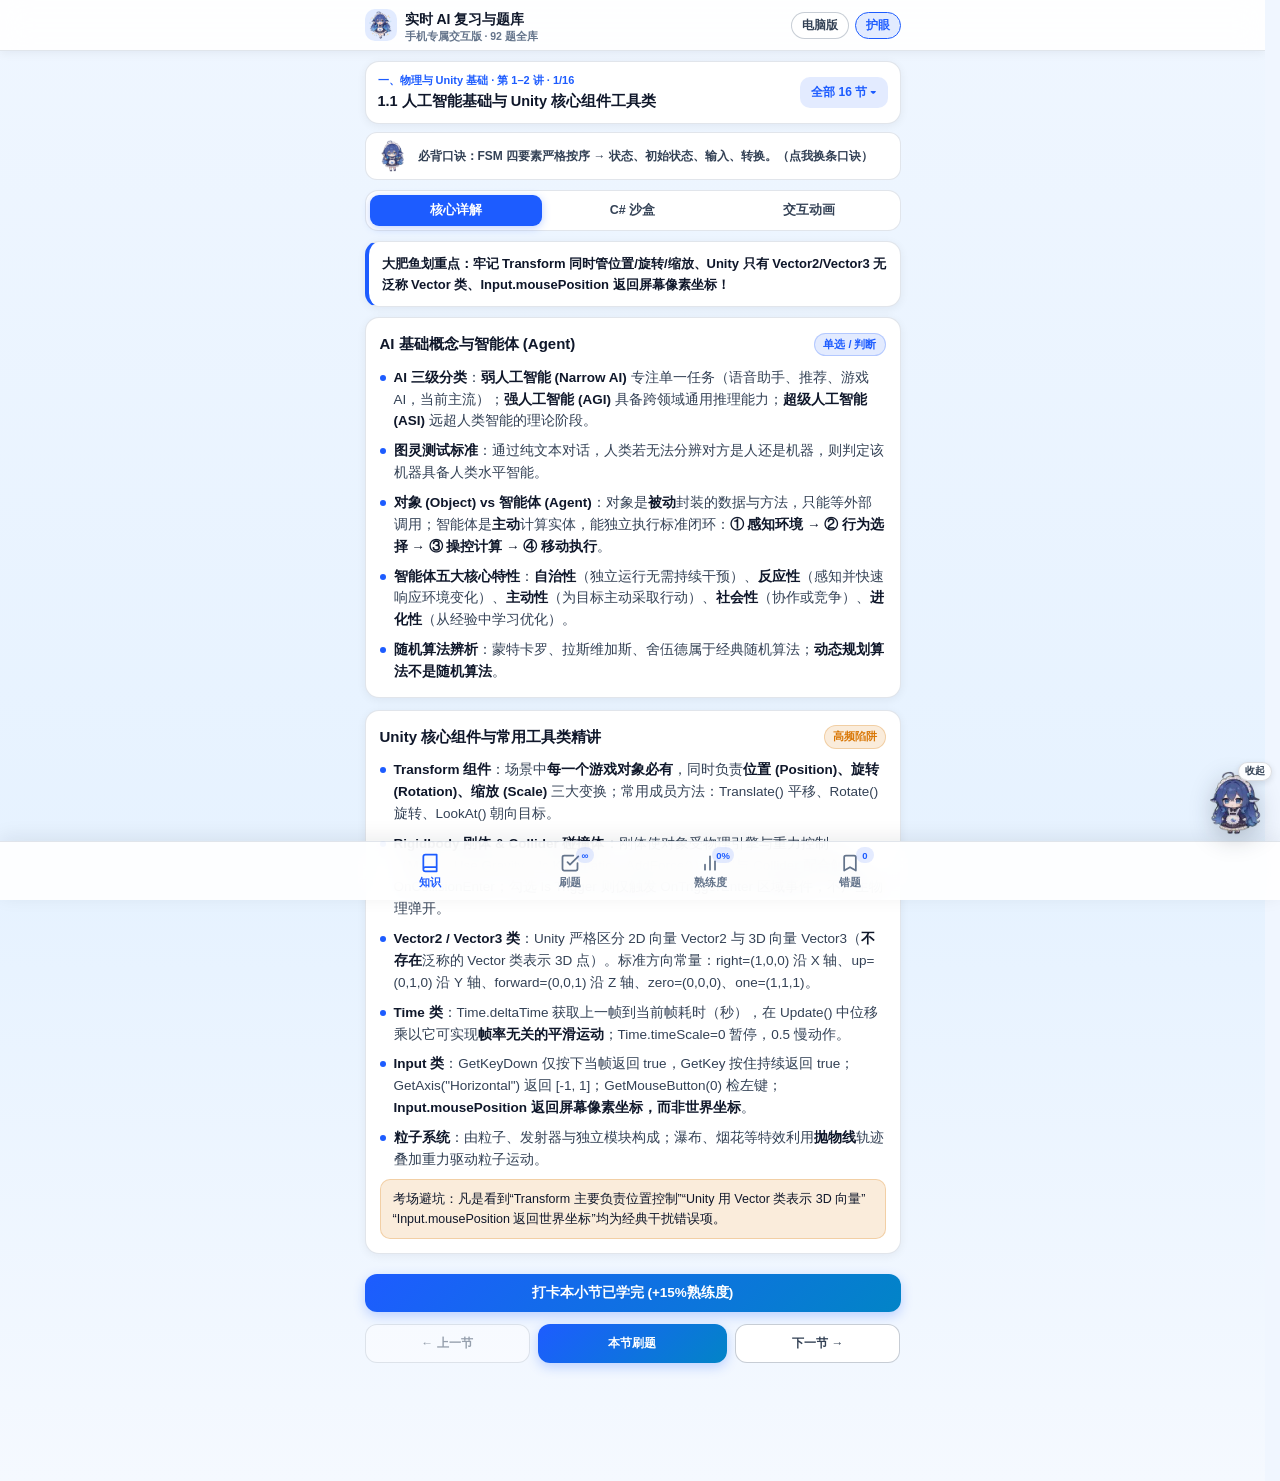
==== commit cef8a464: "feat: stack knowledge/explanation above question on narrow PC windows and optimize mobile layout" ====
--- a/mobile.html
+++ b/mobile.html
@@ -88,6 +88,7 @@
 html {
   scroll-behavior: smooth;
   overflow-x: clip;
+  scrollbar-gutter: stable;
   -webkit-tap-highlight-color: transparent;
 }
 body {
@@ -123,10 +124,15 @@
   position: sticky;
   top: 0;
   z-index: 90;
-  background: var(--bg-surface);
+  background: rgba(255, 255, 255, 0.90);
+  backdrop-filter: blur(14px);
+  -webkit-backdrop-filter: blur(14px);
   border-bottom: 1px solid var(--border);
   box-shadow: var(--shadow-sm);
   padding-top: env(safe-area-inset-top);
+}
+[data-theme="dark"] .m-topbar {
+  background: rgba(15, 28, 54, 0.90);
 }
 .m-topbar-inner {
   max-width: 560px;
@@ -195,7 +201,7 @@
 .m-shell {
   max-width: 560px;
   margin: 0 auto;
-  padding: 10px 12px calc(76px + env(safe-area-inset-bottom));
+  padding: 10px 12px calc(118px + env(safe-area-inset-bottom));
 }
 .m-view { display: none; }
 .m-view.active { display: block; animation: mFadeIn 0.22s ease; }
@@ -211,10 +217,15 @@
   right: 0;
   bottom: 0;
   z-index: 95;
-  background: var(--bg-surface);
+  background: rgba(255, 255, 255, 0.90);
+  backdrop-filter: blur(14px);
+  -webkit-backdrop-filter: blur(14px);
   border-top: 1px solid var(--border);
   box-shadow: 0 -4px 20px rgba(15, 23, 42, 0.08);
   padding-bottom: env(safe-area-inset-bottom);
+}
+[data-theme="dark"] .m-tabbar {
+  background: rgba(15, 28, 54, 0.90);
 }
 .m-tabbar-inner {
   max-width: 560px;
@@ -689,8 +700,8 @@
 .q-card {
   background: var(--bg-surface);
   border: 1px solid var(--border);
-  border-radius: var(--radius-md);
-  padding: 14px;
+  border-radius: 16px;
+  padding: 13px;
   box-shadow: var(--shadow-sm);
   margin-bottom: 12px;
 }
@@ -831,7 +842,9 @@
 }
 .explain-anim-bar {
   background: #0f1b33; color: #e2eeff; padding: 8px 10px;
-  display: flex; flex-direction: column; gap: 6px; font-size: 12px; font-weight: 800;
+  display: flex; flex-direction: row; flex-wrap: wrap;
+  align-items: center; justify-content: space-between; gap: 6px;
+  font-size: 12px; font-weight: 800;
 }
 
 /* ==================== MOBILE DIAGRAM BOARD (TOP HORIZONTAL CHIP RIBBON!) ==================== */
@@ -1157,14 +1170,14 @@
 .dsh-pet-dock.is-mobile {
   position: fixed;
   right: 8px;
-  bottom: calc(68px + env(safe-area-inset-bottom));
+  bottom: calc(64px + env(safe-area-inset-bottom));
   z-index: 860;
   display: flex; flex-direction: column; align-items: flex-end; gap: 5px;
   pointer-events: none; user-select: none; -webkit-user-select: none;
 }
 .dsh-pet-dock.is-mobile .dsh-pet-stage {
   position: relative; pointer-events: auto;
-  width: 88px; height: 88px;
+  width: 74px; height: 74px;
   touch-action: none;
   display: flex; align-items: flex-end; justify-content: center;
 }
@@ -1246,6 +1259,359 @@
   margin-top: 5px; padding-top: 4px; border-top: 1px dashed var(--border);
   font-size: 10px; font-weight: 700; color: var(--text-muted);
 }
+
+/* ==========================================================================
+   MOBILE PRACTICE HIERARCHY: COLLAPSIBLE KPSTRIP, TOP REVIEW CARD & UNIFIED MEDIA
+   ========================================================================== */
+.grad-ocean  { --ac: #0ea5e9; --ac2: #2563eb; }
+.grad-sunset { --ac: #f97316; --ac2: #ec4899; }
+.grad-forest { --ac: #10b981; --ac2: #0d9488; }
+.grad-aurora { --ac: #8b5cf6; --ac2: #d946ef; }
+.grad-berry  { --ac: #f43f5e; --ac2: #e11d48; }
+.grad-lagoon { --ac: #3b82f6; --ac2: #7c3aed; }
+.grad-amber  { --ac: #f59e0b; --ac2: #ea580c; }
+.grad-mint   { --ac: #06b6d4; --ac2: #14b8a6; }
+
+/* 1. Inline collapsible knowledge strip while answering (!isReviewMode) */
+.m-kp-collapse {
+  background: var(--bg-surface);
+  border: 1px solid var(--border);
+  border-radius: 14px;
+  margin-bottom: 10px;
+  box-shadow: var(--shadow-sm);
+  overflow: hidden;
+}
+.m-kp-toggle {
+  width: 100%;
+  padding: 9px 12px;
+  display: flex;
+  align-items: center;
+  justify-content: space-between;
+  gap: 8px;
+  text-align: left;
+  font-size: 12.5px;
+  font-weight: 800;
+  color: var(--text);
+}
+.m-kp-toggle-left {
+  display: flex;
+  align-items: center;
+  gap: 7px;
+  min-width: 0;
+  flex: 1;
+}
+.m-kp-toggle-title {
+  overflow: hidden;
+  text-overflow: ellipsis;
+  white-space: nowrap;
+}
+.m-kp-toggle-arrow {
+  font-size: 11px;
+  color: var(--primary);
+  flex-shrink: 0;
+}
+.m-kp-body {
+  padding: 0 12px 12px;
+  border-top: 1px dashed var(--border);
+  display: flex;
+  flex-direction: column;
+  gap: 8px;
+  padding-top: 10px;
+}
+.m-kp-body.hidden { display: none; }
+
+/* 2. Top explanation & knowledge review card (above question card after answering) */
+.m-review-wrap {
+  overflow: hidden;
+  border-radius: 16px;
+  margin-bottom: 12px;
+  perspective: 1400px;
+}
+.m-review-panel {
+  background: var(--bg-surface);
+  border: 1.5px solid var(--border-strong);
+  border-radius: 16px;
+  box-shadow: var(--shadow-md);
+  overflow: hidden;
+}
+@keyframes mReFlipOut {
+  0% { transform: perspective(1400px) rotateY(0deg); }
+  100% { transform: perspective(1400px) rotateY(90deg); }
+}
+@keyframes mReFlipIn {
+  0% { transform: perspective(1400px) rotateY(-90deg); }
+  100% { transform: perspective(1400px) rotateY(0deg); }
+}
+.m-review-panel.m-flip-out {
+  animation: mReFlipOut 0.2s cubic-bezier(0.55, 0, 0.9, 0.45) forwards;
+}
+.m-review-panel.m-flip-in {
+  animation: mReFlipIn 0.28s cubic-bezier(0.2, 0.9, 0.3, 1.15) forwards;
+}
+@media (prefers-reduced-motion: reduce) {
+  .m-review-panel.m-flip-out,
+  .m-review-panel.m-flip-in { animation: none; }
+}
+
+.m-re-head {
+  padding: 11px 12px 10px;
+  border-bottom: 1px solid var(--border);
+  background: var(--bg-elevated);
+  display: flex;
+  flex-direction: column;
+  gap: 8px;
+}
+.m-re-head-top {
+  display: flex;
+  align-items: center;
+  gap: 10px;
+}
+.m-re-mascot {
+  width: 44px;
+  height: 44px;
+  object-fit: contain;
+  flex-shrink: 0;
+}
+.m-re-subtabs {
+  display: grid;
+  grid-template-columns: repeat(2, minmax(0, 1fr));
+  gap: 5px;
+  padding: 3px;
+  border-radius: 10px;
+  background: var(--bg-subtle);
+  border: 1px solid var(--border);
+}
+.m-re-subtab-btn {
+  padding: 6px 8px;
+  border-radius: 7px;
+  font-size: 12px;
+  font-weight: 800;
+  color: var(--text-sec);
+  text-align: center;
+}
+.m-re-subtab-btn.active {
+  background: var(--primary);
+  color: #fff;
+  box-shadow: 0 2px 8px rgba(29, 92, 255, 0.24);
+}
+.m-re-body {
+  padding: 12px;
+}
+.m-re-pane.hidden { display: none !important; }
+.m-re-summary-note {
+  margin-bottom: 9px;
+  padding: 9px 11px;
+  border-radius: 10px;
+  background: var(--bg-subtle);
+  border: 1px solid var(--border);
+  font-size: 12.6px;
+  line-height: 1.6;
+  color: var(--text-sec);
+}
+.m-re-rel-preview {
+  margin-top: 10px;
+  padding: 10px 11px;
+  border-radius: 12px;
+  background: var(--bg-subtle);
+  border: 1px solid var(--border-strong);
+  display: flex;
+  flex-direction: column;
+  gap: 7px;
+}
+.m-re-kp-card {
+  display: flex;
+  flex-direction: column;
+  gap: 9px;
+}
+.m-re-kp-banner {
+  padding: 11px 12px;
+  border-radius: 12px;
+  color: #fff;
+  background: linear-gradient(135deg, var(--ac), var(--ac2));
+  display: flex;
+  align-items: center;
+  justify-content: space-between;
+  gap: 8px;
+}
+.m-kw-row { display: flex; flex-wrap: wrap; gap: 5px; }
+.m-kw-pill {
+  font-size: 11px;
+  font-weight: 700;
+  padding: 2px 8px;
+  border-radius: 999px;
+  background: var(--primary-soft);
+  border: 1px solid rgba(29, 92, 255, 0.22);
+  color: var(--primary);
+}
+.m-re-foot {
+  padding: 9px 12px;
+  border-top: 1px solid var(--border);
+  background: var(--bg-subtle);
+  display: flex;
+  gap: 8px;
+}
+.m-re-foot button {
+  flex: 1;
+  padding: 8px 10px;
+  font-size: 12px;
+}
+
+/* 3. Unified media inside question card (Animation ABOVE C# Code) */
+.m-unified-media {
+  margin-top: 12px;
+  padding-top: 12px;
+  border-top: 1px dashed var(--border-strong);
+  display: flex;
+  flex-direction: column;
+  gap: 12px;
+}
+.m-unified-media .explain-anim-wrap {
+  margin-top: 0;
+}
+
+.m-code-card {
+  background: #0c1527;
+  border: 1px solid #1e2d4a;
+  border-radius: 12px;
+  overflow: hidden;
+  box-shadow: var(--shadow-sm);
+}
+.m-code-head {
+  background: #0f1b33;
+  padding: 8px 11px;
+  display: flex;
+  align-items: center;
+  justify-content: space-between;
+  gap: 6px;
+  flex-wrap: wrap;
+  border-bottom: 1px solid rgba(148, 163, 184, 0.18);
+  color: #e2eeff;
+}
+.m-code-title {
+  display: inline-flex;
+  align-items: center;
+  gap: 6px;
+  font-size: 12px;
+  font-weight: 800;
+}
+.m-code-actions {
+  display: flex;
+  align-items: center;
+  gap: 6px;
+  flex-wrap: wrap;
+}
+.m-subtoggle {
+  display: inline-flex;
+  align-items: center;
+  gap: 3px;
+  padding: 2px;
+  border-radius: 8px;
+  background: rgba(15, 23, 42, 0.75);
+  border: 1px solid rgba(148, 163, 184, 0.22);
+}
+.m-subtoggle-btn {
+  padding: 4px 8px;
+  border-radius: 6px;
+  font-size: 11px;
+  font-weight: 700;
+  color: #94a3b8;
+}
+.m-subtoggle-btn.active {
+  background: var(--primary);
+  color: #fff;
+}
+.m-copy-btn {
+  border: 1px solid rgba(148, 163, 184, 0.3);
+  background: rgba(255, 255, 255, 0.08);
+  color: #e2eeff;
+  font-size: 11px;
+  font-weight: 700;
+  padding: 4px 9px;
+  border-radius: 7px;
+}
+.m-copy-btn.copied {
+  background: rgba(16, 185, 129, 0.24);
+  border-color: rgba(52, 211, 153, 0.65);
+  color: #6ee7b7;
+}
+.m-code-pane.hidden { display: none !important; }
+.m-code-pre {
+  margin: 0;
+  padding: 11px 12px;
+  overflow-x: auto;
+  -webkit-overflow-scrolling: touch;
+  white-space: pre;
+  color: #e2e8f0;
+  font-family: var(--font-mono);
+  font-size: 12px;
+  line-height: 1.58;
+  max-height: 360px;
+}
+.tok-filled {
+  display: inline-flex;
+  align-items: center;
+  gap: 3px;
+  padding: 0 6px;
+  border-radius: 4px;
+  background: rgba(16, 185, 129, 0.22);
+  color: #6ee7b7;
+  border: 1px solid rgba(52, 211, 153, 0.55);
+  font-weight: 700;
+}
+.tok-filled-idx {
+  font-size: 9.5px;
+  padding: 0 3px;
+  border-radius: 3px;
+  background: rgba(16, 185, 129, 0.35);
+  color: #d1fae5;
+  font-style: normal;
+  font-weight: 800;
+}
+.m-blanks-compare {
+  display: flex;
+  flex-wrap: wrap;
+  gap: 6px;
+  padding: 8px 10px;
+  background: rgba(15, 27, 51, 0.86);
+  border-top: 1px solid rgba(148, 163, 184, 0.16);
+}
+.m-blank-chip {
+  display: inline-flex;
+  align-items: center;
+  gap: 5px;
+  padding: 3px 8px;
+  border-radius: 7px;
+  font-family: var(--font-mono);
+  font-size: 11px;
+  background: rgba(30, 41, 59, 0.92);
+  border: 1px solid rgba(148, 163, 184, 0.24);
+  color: #e2e8f0;
+}
+.m-blank-chip.ok { border-color: rgba(52, 211, 153, 0.6); background: rgba(16, 185, 129, 0.14); }
+.m-blank-chip.bad { border-color: rgba(251, 113, 133, 0.65); background: rgba(225, 29, 72, 0.16); }
+.m-blank-ans { color: #6ee7b7; font-weight: 800; }
+.m-blank-user { color: #fda4af; font-weight: 700; }
+
+.m-demo-toggle-wrap {
+  border-radius: 12px;
+  border: 1px solid var(--border-strong);
+  background: var(--bg-subtle);
+  overflow: hidden;
+}
+.m-demo-toggle-btn {
+  width: 100%;
+  padding: 9px 12px;
+  display: flex;
+  align-items: center;
+  justify-content: space-between;
+  gap: 8px;
+  font-size: 12.5px;
+  font-weight: 800;
+  color: var(--primary-deep);
+}
+.m-demo-host { padding: 0 8px 8px; }
+.m-demo-host.hidden { display: none; }
+.m-demo-host .cs-runner-card { margin: 0; }
 
   </style>
 </head>
@@ -15196,23 +15562,507 @@
       </div>`;
   }
 
+  function prefersReducedMotion() {
+    try { return !!(window.matchMedia && window.matchMedia('(prefers-reduced-motion: reduce)').matches); }
+    catch { return false; }
+  }
+
+  function copyTextWithFallback(text, btnEl) {
+    const str = String(text || '');
+    const flash = () => {
+      if (!btnEl) return;
+      const orig = btnEl.dataset.origLabel || btnEl.textContent;
+      btnEl.dataset.origLabel = orig;
+      btnEl.textContent = '已复制';
+      btnEl.classList.add('copied');
+      clearTimeout(btnEl._copyTimer);
+      btnEl._copyTimer = setTimeout(() => {
+        btnEl.textContent = orig;
+        btnEl.classList.remove('copied');
+      }, 1500);
+    };
+    const fallback = () => {
+      const ta = document.createElement('textarea');
+      ta.value = str;
+      ta.style.position = 'fixed';
+      ta.style.opacity = '0';
+      document.body.appendChild(ta);
+      ta.select();
+      try { document.execCommand('copy'); } catch {}
+      ta.remove();
+      flash();
+    };
+    if (navigator.clipboard && navigator.clipboard.writeText) {
+      navigator.clipboard.writeText(str).then(flash).catch(fallback);
+    } else {
+      fallback();
+    }
+  }
+
+  function buildFilledTemplatePlain(q) {
+    let out = String(q.codeTemplate || '');
+    (q.blanks || []).forEach((b, i) => {
+      const ans = (b.answers && b.answers[0]) || '';
+      out = out.split(`[___空${i + 1}___]`).join(ans);
+    });
+    return out;
+  }
+
+  function buildFilledTemplateHTML(q) {
+    let html = hlCS(q.codeTemplate || '');
+    (q.blanks || []).forEach((b, i) => {
+      const ans = (b.answers && b.answers[0]) || '';
+      const rawTok = `<span class="tok-blank">[___空${i + 1}___]</span>`;
+      const repTok = `<span class="tok-filled" title="空${i + 1} 标准答案"><em class="tok-filled-idx">空${i + 1}</em>${escapeHTML(ans)}</span>`;
+      html = html.split(rawTok).join(repTok);
+    });
+    return html;
+  }
+
+  function captureCardDraft(card, q) {
+    if (!card || !q) return undefined;
+    if (q.blanks) {
+      return Array.from(card.querySelectorAll('.blank-input')).map(x => x.value);
+    }
+    if (q.type === 'code') {
+      const ide = card.querySelector('.q-code-ide');
+      return ide ? ide._getCode() : undefined;
+    }
+    const ta = card.querySelector('.essay-textarea');
+    if (q.board && card._boardCtrl) {
+      return { text: ta ? ta.value : '', diagram: card._boardCtrl.getData() };
+    }
+    return ta ? ta.value : undefined;
+  }
+
+  function buildMobileKpCollapseHTML(topicId, isOpen) {
+    const tp = TOPICS.find(t => t.id === topicId) || TOPICS[0];
+    const sum = TOPIC_SUMMARIES[topicId] || TOPIC_SUMMARIES.t_unity;
+    const pct = tp ? computeTopicMastery(tp.id).pct : 0;
+    return `
+      <div class="m-kp-collapse">
+        <button type="button" class="m-kp-toggle" id="m-kp-toggle-btn" aria-expanded="${isOpen ? 'true' : 'false'}">
+          <span class="m-kp-toggle-left">
+            <span class="exam-tag blue">知识点速记</span>
+            <span class="m-kp-toggle-title">${tp ? tp.name : ''} · 熟练度 ${pct}%</span>
+          </span>
+          <span class="m-kp-toggle-arrow" id="m-kp-toggle-arrow">${isOpen ? '收起 ∧' : '展开速记 ▾'}</span>
+        </button>
+        <div class="m-kp-body ${isOpen ? '' : 'hidden'}" id="m-kp-body">
+          <div class="formula-box" style="margin:0">${escapeHTML(sum.formula)}</div>
+          <ul class="kp-list" style="margin:2px 0">${(sum.points || []).map(p => `<li>${p}</li>`).join('')}</ul>
+          <div class="trap-callout" style="margin-top:0"><strong>易错避坑：</strong>${sum.trap}</div>
+          <button type="button" class="secondary-btn" data-m-jump-sec="${tp ? tp.id : topicId}" style="width:100%;padding:7px 10px;font-size:12px">去本小节详解与动画 →</button>
+        </div>
+      </div>`;
+  }
+
+  function buildMobileAnimHTML(itemKind, item) {
+    const anim = itemKind === 'drill'
+      ? (item.anim ? { ...item.anim, caption: `${item.file} 运行动画` } : { engine: 'astar', mode: 'ppt', caption: '交互动画演示' })
+      : (item.anim || { engine: 'astar', mode: 'ppt', caption: '交互动画演示' });
+    return `
+      <div class="explain-anim-wrap" data-ex-engine="${anim.engine}" data-ex-mode="${anim.mode}" data-ex-params='${JSON.stringify(anim.params || {})}' data-ex-title="${escapeHTML(anim.caption)}">
+        <div class="explain-anim-bar">
+          <span>动画：${escapeHTML(anim.caption)}</span>
+          <div class="ctrl-group">
+            <button type="button" class="ctrl-btn primary" data-act="play">暂停</button>
+            <button type="button" class="ctrl-btn" data-act="step">单步</button>
+            <button type="button" class="ctrl-btn" data-act="reset">重播</button>
+          </div>
+        </div>
+        <div class="anim-stage-wrap">
+          <div class="anim-canvas-box" style="min-height:220px"><canvas class="explain-anim-canvas"></canvas></div>
+          <div class="anim-side-panel" style="max-height:175px"></div>
+        </div>
+      </div>`;
+  }
+
+  function buildMobileCodeSectionHTML(itemKind, item, saved, inst) {
+    const uidTail = Math.random().toString(36).slice(2, 6);
+    if (itemKind === 'drill') {
+      const refCode = item.solution || '';
+      const mineCode = (saved && typeof saved.userVal === 'string')
+        ? saved.userVal
+        : ((inst && typeof inst.draftCode === 'string') ? inst.draftCode : (item.starter || ''));
+      return `
+        <div class="m-code-card">
+          <div class="m-code-head">
+            <div class="m-code-title">
+              <span class="cs-lang-pill">C#</span>
+              <span>标准参考代码</span>
+            </div>
+            <div class="m-code-actions">
+              <div class="m-subtoggle">
+                <button type="button" class="m-subtoggle-btn active" data-code-view="ref">标准代码</button>
+                <button type="button" class="m-subtoggle-btn" data-code-view="mine">我的代码</button>
+              </div>
+              <button type="button" class="m-copy-btn" data-copy-code>复制</button>
+            </div>
+          </div>
+          <div class="m-code-pane" data-code-pane="ref">
+            <textarea class="m-copy-src" hidden readonly>${escapeHTML(refCode)}</textarea>
+            <pre class="m-code-pre"><code>${hlCS(refCode)}</code></pre>
+          </div>
+          <div class="m-code-pane hidden" data-code-pane="mine">
+            <textarea class="m-copy-src" hidden readonly>${escapeHTML(mineCode)}</textarea>
+            <pre class="m-code-pre"><code>${hlCS(mineCode)}</code></pre>
+          </div>
+        </div>`;
+    }
+
+    const collapsibleDemoHTML = (item.demo && DEMOS[item.demo])
+      ? `<div class="m-demo-toggle-wrap">
+           <button type="button" class="m-demo-toggle-btn" aria-expanded="false">
+             <span>Unity C# 示例代码与沙盒运行（${escapeHTML(DEMOS[item.demo].file || '')}）</span>
+             <span class="m-demo-arrow">展开运行 ▾</span>
+           </button>
+           <div class="m-demo-host hidden">${buildCodeRunnerHTML([item.demo], `mqcs-${item.id}-${uidTail}`, true)}</div>
+         </div>`
+      : '';
+
+    if (item.modelCode) {
+      const refCode = item.modelCode;
+      const mineCode = (saved && typeof saved.userVal === 'string')
+        ? saved.userVal
+        : ((inst && typeof inst.draftVal === 'string') ? inst.draftVal : (item.starterCode || ''));
+      return `
+        <div class="m-code-card">
+          <div class="m-code-head">
+            <div class="m-code-title"><span class="cs-lang-pill">C#</span><span>标准参考代码</span></div>
+            <div class="m-code-actions">
+              ${mineCode ? `<div class="m-subtoggle"><button type="button" class="m-subtoggle-btn active" data-code-view="ref">标准代码</button><button type="button" class="m-subtoggle-btn" data-code-view="mine">我的代码</button></div>` : ''}
+              <button type="button" class="m-copy-btn" data-copy-code>复制</button>
+            </div>
+          </div>
+          <div class="m-code-pane" data-code-pane="ref">
+            <textarea class="m-copy-src" hidden readonly>${escapeHTML(refCode)}</textarea>
+            <pre class="m-code-pre"><code>${hlCS(refCode)}</code></pre>
+          </div>
+          ${mineCode ? `<div class="m-code-pane hidden" data-code-pane="mine"><textarea class="m-copy-src" hidden readonly>${escapeHTML(mineCode)}</textarea><pre class="m-code-pre"><code>${hlCS(mineCode)}</code></pre></div>` : ''}
+        </div>
+        ${collapsibleDemoHTML}`;
+    }
+
+    if (item.codeTemplate && item.blanks) {
+      const filledPlain = buildFilledTemplatePlain(item);
+      const filledHTML = buildFilledTemplateHTML(item);
+      const tplPlain = item.codeTemplate;
+      const userVals = (saved && Array.isArray(saved.userVal))
+        ? saved.userVal
+        : ((inst && Array.isArray(inst.draftVal)) ? inst.draftVal : []);
+      const compareHTML = item.blanks.map((b, i) => {
+        const uv = String(userVals[i] || '').trim();
+        let chipCls = '';
+        let ok = false;
+        if (saved && saved.checked) {
+          ok = GRADER ? GRADER.matchFillBlank(uv, b.answers) : b.answers.some(a => normalizeAns(a) === normalizeAns(uv));
+          chipCls = ok ? 'ok' : 'bad';
+        }
+        return `<span class="m-blank-chip ${chipCls}"><strong>${escapeHTML(b.label)}：</strong><span class="m-blank-ans">${escapeHTML(b.answers[0])}</span>${(saved && saved.checked && !ok) ? `<span class="m-blank-user">（你填：${escapeHTML(uv || '未填')}）</span>` : ''}</span>`;
+      }).join('');
+      return `
+        <div class="m-code-card">
+          <div class="m-code-head">
+            <div class="m-code-title"><span class="cs-lang-pill">C#</span><span>完整填入版参考代码</span></div>
+            <div class="m-code-actions">
+              <div class="m-subtoggle">
+                <button type="button" class="m-subtoggle-btn active" data-code-view="filled">完整代码</button>
+                <button type="button" class="m-subtoggle-btn" data-code-view="template">原题模板</button>
+              </div>
+              <button type="button" class="m-copy-btn" data-copy-code>复制</button>
+            </div>
+          </div>
+          <div class="m-code-pane" data-code-pane="filled">
+            <textarea class="m-copy-src" hidden readonly>${escapeHTML(filledPlain)}</textarea>
+            <pre class="m-code-pre"><code>${filledHTML}</code></pre>
+          </div>
+          <div class="m-code-pane hidden" data-code-pane="template">
+            <textarea class="m-copy-src" hidden readonly>${escapeHTML(tplPlain)}</textarea>
+            <pre class="m-code-pre"><code>${hlCS(tplPlain)}</code></pre>
+          </div>
+          <div class="m-blanks-compare">${compareHTML}</div>
+        </div>
+        ${collapsibleDemoHTML}`;
+    }
+
+    if (collapsibleDemoHTML) return collapsibleDemoHTML;
+    return '';
+  }
+
+  function buildMobileReviewPanelHTML({ itemKind, item, saved, topicId, modId, hasNext, activeRightTab = 'explain' }) {
+    const tp = TOPICS.find(t => t.id === (topicId || item.topic)) || TOPICS[0];
+    const mod = MODULES.find(m => m.id === (modId || item.module)) || MODULES[0];
+    const sum = TOPIC_SUMMARIES[tp ? tp.id : 't_unity'] || TOPIC_SUMMARIES.t_unity;
+    const grad = (tp && tp.grad) ? tp.grad : ((mod && mod.grad) ? mod.grad : 'grad-ocean');
+    const tpMastery = tp ? computeTopicMastery(tp.id).pct : 0;
+
+    let mascot = 'teach', verdictCls = 'info', verdictTxt = '详解与相关知识点（下方已直接附带动画与 C# 代码）';
+    let answerBlock = '';
+    let summaryNoteHTML = '';
+    let extraExplainHTML = '';
+
+    if (itemKind === 'drill') {
+      const ev = saved && saved.evalReport ? saved.evalReport : null;
+      if (saved && saved.checked && ev) {
+        verdictCls = ev.pass ? 'ok' : 'bad';
+        mascot = ev.pass ? 'happy' : 'oops';
+        verdictTxt = ev.pass ? `判定通过（${ev.score}% · ${ev.passCnt}/${ev.totalCnt} 项）` : `暂未达标（${ev.score}% · 需 ≥ 60%）`;
+      } else {
+        mascot = 'code';
+        verdictTxt = '详细步骤剖析与标准参考 C# 思路';
+      }
+      if (item.hint) summaryNoteHTML = `<div class="m-re-summary-note"><strong>核心思路：</strong>${escapeHTML(item.hint)}</div>`;
+      if (saved && saved.checked && ev) {
+        extraExplainHTML = `<div class="drill-checklist">${ev.checks.map(r => `<div class="drill-chk-item ${r.status === 'full' ? 'pass' : 'fail'}"><span class="drill-chk-dot">${r.status === 'full' ? 'OK' : '!'}</span><div><div class="drill-chk-title">${escapeHTML(r.label)}</div>${r.matchNote ? `<div class="drill-chk-match">${escapeHTML(r.matchNote)}</div>` : ''}${r.hint ? `<div class="drill-chk-hint">${escapeHTML(r.hint)}</div>` : ''}</div></div>`).join('')}</div>`;
+      }
+    } else {
+      const q = item;
+      const isSubj = (q.type === 'essay' || (q.type === 'code' && q.subkind === 'write'));
+      const subjReport = (isSubj && saved && saved.checked)
+        ? (saved.evalReport || (GRADER ? GRADER.evaluateSubjective(q, saved.userVal) : null))
+        : null;
+      if (isSubj && subjReport) {
+        verdictCls = subjReport.pass ? 'ok' : 'bad';
+        mascot = subjReport.pass ? 'happy' : 'oops';
+        verdictTxt = subjReport.pass ? `判定通过！${subjReport.score}/${subjReport.maxScore} 分` : `当前 ${subjReport.score}/${subjReport.maxScore} 分（需 >= 6 分达标）`;
+      } else if (saved && saved.checked && q.type !== 'code') {
+        verdictCls = saved.correct ? 'ok' : 'bad';
+        mascot = saved.correct ? 'happy' : 'oops';
+        verdictTxt = saved.correct ? '回答正确！对应熟练度已上升' : '回答有误，已收入错题本';
+      } else if (q.type === 'code') {
+        mascot = 'code';
+      }
+
+      if (q.type === 'single') answerBlock = `<div style="margin-bottom:6px;font-size:12.5px"><strong>参考答案：</strong><span style="color:var(--success);font-weight:900">${['A', 'B', 'C', 'D'][q.answer]}. ${q.options[q.answer]}</span></div>`;
+      else if (q.type === 'tf') answerBlock = `<div style="margin-bottom:6px;font-size:12.5px"><strong>参考答案：</strong><span style="color:var(--success);font-weight:900">${q.answer ? '对' : '错'}</span></div>`;
+      else if (q.blanks) answerBlock = `<div style="margin-bottom:6px;display:flex;flex-wrap:wrap;gap:5px">${q.blanks.map(b => `<span class="exam-tag">${b.label}: <b style="color:var(--success);margin-left:3px">${escapeHTML(b.answers[0])}</b></span>`).join('')}</div>`;
+
+      if (q.explain) summaryNoteHTML = `<div class="m-re-summary-note">${q.explain}</div>`;
+      extraExplainHTML = subjReport ? buildSubjectiveReportHTML(subjReport) : '';
+      if (q.rubric && !subjReport) {
+        extraExplainHTML += `<div style="margin-top:8px"><strong style="font-size:12.5px">考场采分点清单：</strong><ul class="rubric-list">` +
+          q.rubric.map(r => `<li class="rubric-item"><input type="checkbox"><span>${r}</span></li>`).join('') + `</ul></div>`;
+      }
+      if (q.modelAnswer) {
+        extraExplainHTML += `<div style="margin-top:8px"><strong style="font-size:12.5px">参考范本：</strong><div class="formula-box" style="white-space:pre-wrap;font-family:var(--font-sans)">${escapeHTML(q.modelAnswer)}</div></div>`;
+      }
+    }
+
+    const kwHTML = Array.isArray(sum.keywords) && sum.keywords.length
+      ? `<div class="m-kw-row">${sum.keywords.map(kw => `<span class="m-kw-pill">${kw}</span>`).join('')}</div>`
+      : '';
+    const snippetHTML = sum.snippet
+      ? `<div class="m-code-card"><pre class="m-code-pre"><code>${hlCS(sum.snippet)}</code></pre></div>`
+      : '';
+
+    return `
+      <div class="m-review-wrap">
+        <div class="m-review-panel" id="m-review-panel">
+          <div class="m-re-head">
+            <div class="m-re-head-top">
+              <img class="m-re-mascot" src="${MASCOTS[mascot] || MASCOTS.teach || ''}" alt="大肥鱼">
+              <div style="flex:1;min-width:0">
+                <div class="explain-verdict ${verdictCls}" style="margin-bottom:3px">${verdictTxt}</div>
+                <div style="display:flex;gap:5px;flex-wrap:wrap">
+                  <span class="exam-tag blue">${tp ? tp.name : ''}</span>
+                  <span class="exam-tag">熟练度 ${tpMastery}%</span>
+                </div>
+              </div>
+            </div>
+            <div class="m-re-subtabs" role="tablist">
+              <button type="button" class="m-re-subtab-btn ${activeRightTab === 'explain' ? 'active' : ''}" data-mrpanel="explain">本题详细解析</button>
+              <button type="button" class="m-re-subtab-btn ${activeRightTab === 'knowledge' ? 'active' : ''}" data-mrpanel="knowledge">相关知识点</button>
+            </div>
+          </div>
+
+          <div class="m-re-body">
+            <div class="m-re-pane ${activeRightTab === 'explain' ? '' : 'hidden'}" data-mrpanel-body="explain">
+              ${answerBlock}
+              ${summaryNoteHTML}
+              ${buildExplainDetailHTML(item.id)}
+              ${extraExplainHTML}
+              <div class="m-re-rel-preview">
+                <div style="display:flex;align-items:center;justify-content:space-between;gap:6px;flex-wrap:wrap">
+                  <strong style="font-size:12.5px">关联知识点速览</strong>
+                  <span class="exam-tag blue">${tp ? tp.name : ''}</span>
+                </div>
+                <div class="formula-box" style="margin:0">${escapeHTML(sum.formula)}</div>
+                <div class="trap-callout" style="margin-top:0"><strong>易错提醒：</strong>${sum.trap}</div>
+                <div style="display:flex;gap:7px;flex-wrap:wrap">
+                  <button type="button" class="secondary-btn" data-open-mrpanel="knowledge" style="flex:1;padding:6px 10px;font-size:11.5px">展开完整知识点 ↻</button>
+                  <button type="button" class="submit-btn" data-m-jump-sec="${tp ? tp.id : topicId}" style="flex:1;padding:6px 10px;font-size:11.5px">去本小节详解 →</button>
+                </div>
+              </div>
+            </div>
+
+            <div class="m-re-pane ${activeRightTab === 'knowledge' ? '' : 'hidden'}" data-mrpanel-body="knowledge">
+              <div class="m-re-kp-card ${grad}">
+                <div class="m-re-kp-banner ${grad}">
+                  <div>
+                    <div style="font-size:10.5px;opacity:0.9;font-weight:700">${mod ? mod.short : ''} · ${mod ? mod.lectures : ''}</div>
+                    <div style="font-size:14px;font-weight:900">${tp ? tp.name : ''}</div>
+                  </div>
+                  <span class="exam-tag" style="background:rgba(255,255,255,0.2);border-color:rgba(255,255,255,0.34);color:#fff">${tpMastery}%</span>
+                </div>
+                <div class="m-bar-wrap" style="margin:2px 0">
+                  <div class="m-bar-head"><span>本考点当前熟练度</span><span>${tpMastery}%</span></div>
+                  <div class="m-bar-track"><div class="m-bar-fill" style="width:${tpMastery}%"></div></div>
+                </div>
+                ${kwHTML}
+                <div class="formula-box" style="margin:0">${escapeHTML(sum.formula)}</div>
+                <ul class="kp-list" style="margin:2px 0">${(sum.points || []).map(pt => `<li>${pt}</li>`).join('')}</ul>
+                <div class="trap-callout" style="margin-top:0"><strong>高频易错提醒：</strong>${sum.trap}</div>
+                ${snippetHTML}
+                <button type="button" class="submit-btn" data-m-jump-sec="${tp ? tp.id : topicId}" style="width:100%;padding:8px 12px;font-size:12.5px">去本小节完整讲义与动画 →</button>
+              </div>
+            </div>
+          </div>
+
+          <div class="m-re-foot">
+            <button type="button" class="secondary-btn" id="m-btn-re-flip">${activeRightTab === 'knowledge' ? '翻转回看解析 ↻' : '翻转看知识点 ↻'}</button>
+            ${hasNext ? `<button type="button" class="submit-btn inline-next-q-btn">进入下一题 →</button>` : ''}
+          </div>
+        </div>
+      </div>`;
+  }
+
+  function bindMobilePostAnswerLayout(hostEl, opts = {}) {
+    if (!hostEl) return;
+    const onNext = opts.onNext || null;
+    const stateHolder = opts.stateHolder || null;
+    let curTab = opts.initialRightTab || (stateHolder && stateHolder.reviewRightTab) || 'explain';
+
+    const syncFlipBtn = (rKey) => {
+      const btn = hostEl.querySelector('#m-btn-re-flip');
+      if (!btn) return;
+      if (rKey === 'knowledge') {
+        btn.textContent = '翻转回看解析 ↻';
+        btn.dataset.nextMpanel = 'explain';
+      } else {
+        btn.textContent = '翻转看知识点 ↻';
+        btn.dataset.nextMpanel = 'knowledge';
+      }
+    };
+    const applyPanes = (rKey) => {
+      hostEl.querySelectorAll('.m-re-subtab-btn[data-mrpanel]').forEach(btn => {
+        btn.classList.toggle('active', btn.dataset.mrpanel === rKey);
+      });
+      hostEl.querySelectorAll('.m-re-pane[data-mrpanel-body]').forEach(pane => {
+        pane.classList.toggle('hidden', pane.dataset.mrpanelBody !== rKey);
+      });
+      syncFlipBtn(rKey);
+    };
+    const activateTab = (rKey, animate = false) => {
+      if (!rKey || rKey === curTab) return;
+      curTab = rKey;
+      if (stateHolder) stateHolder.reviewRightTab = rKey;
+      if (opts.onRightTabChange) opts.onRightTabChange(rKey);
+
+      const panel = hostEl.querySelector('#m-review-panel');
+      if (!animate || !panel || prefersReducedMotion()) {
+        applyPanes(rKey);
+        return;
+      }
+      clearTimeout(panel._mFlipT1);
+      clearTimeout(panel._mFlipT2);
+      panel.classList.remove('m-flip-in');
+      panel.classList.add('m-flip-out');
+      panel._mFlipT1 = setTimeout(() => {
+        applyPanes(curTab);
+        panel.classList.remove('m-flip-out');
+        panel.classList.add('m-flip-in');
+        panel._mFlipT2 = setTimeout(() => panel.classList.remove('m-flip-in'), 280);
+      }, 200);
+    };
+
+    hostEl.querySelectorAll('.m-re-subtab-btn[data-mrpanel]').forEach(btn => {
+      btn.onclick = () => activateTab(btn.dataset.mrpanel, true);
+    });
+    hostEl.querySelectorAll('[data-open-mrpanel]').forEach(btn => {
+      btn.onclick = () => activateTab(btn.dataset.openMrpanel, true);
+    });
+    const flipFootBtn = hostEl.querySelector('#m-btn-re-flip');
+    if (flipFootBtn) {
+      flipFootBtn.onclick = () => activateTab(flipFootBtn.dataset.nextMpanel || (curTab === 'knowledge' ? 'explain' : 'knowledge'), true);
+    }
+
+    hostEl.querySelectorAll('[data-m-jump-sec]').forEach(btn => {
+      btn.onclick = () => {
+        state.activeSection = btn.dataset.mJumpSec;
+        switchView('knowledge');
+      };
+    });
+
+    hostEl.querySelectorAll('.m-code-card').forEach(card => {
+      card.querySelectorAll('.m-subtoggle-btn[data-code-view]').forEach(btn => {
+        btn.onclick = () => {
+          const vk = btn.dataset.codeView;
+          card.querySelectorAll('.m-subtoggle-btn[data-code-view]').forEach(b => b.classList.toggle('active', b === btn));
+          card.querySelectorAll('.m-code-pane[data-code-pane]').forEach(p => {
+            p.classList.toggle('hidden', p.dataset.codePane !== vk);
+          });
+        };
+      });
+      const copyBtn = card.querySelector('[data-copy-code]');
+      if (copyBtn) {
+        copyBtn.onclick = () => {
+          const activePane = card.querySelector('.m-code-pane:not(.hidden)') || card.querySelector('.m-code-pane');
+          const rawSrc = activePane ? activePane.querySelector('.m-copy-src') : null;
+          const text = rawSrc ? rawSrc.value : (activePane?.querySelector('.m-code-pre')?.textContent || '');
+          copyTextWithFallback(text, copyBtn);
+        };
+      }
+    });
+
+    hostEl.querySelectorAll('.m-demo-toggle-btn').forEach(btn => {
+      btn.onclick = () => {
+        const wrap = btn.closest('.m-demo-toggle-wrap');
+        const box = wrap ? wrap.querySelector('.m-demo-host') : null;
+        const arrow = btn.querySelector('.m-demo-arrow');
+        if (!box) return;
+        const willOpen = box.classList.contains('hidden');
+        box.classList.toggle('hidden', !willOpen);
+        btn.setAttribute('aria-expanded', willOpen ? 'true' : 'false');
+        if (arrow) arrow.textContent = willOpen ? '收起沙盒 ∧' : '展开运行 ▾';
+        if (willOpen) {
+          bindCodeRunners(box);
+          bindIdeEditors(box);
+        }
+      };
+    });
+
+    if (onNext) {
+      hostEl.querySelectorAll('.inline-next-q-btn').forEach(btn => { btn.onclick = onNext; });
+    }
+
+    syncFlipBtn(curTab);
+    bindCodeRunners(hostEl);
+    requestAnimationFrame(() => mountExplainWidgets(hostEl, onNext));
+  }
+
   function mountExplainWidgets(cardEl, onNextCb) {
     bindIdeEditors(cardEl);
+    bindCodeRunners(cardEl);
     if (onNextCb) cardEl.querySelectorAll('.inline-next-q-btn').forEach(b => { b.onclick = onNextCb; });
-    const wrap = cardEl.querySelector('.explain-anim-wrap');
-    if (wrap && !wrap.dataset.mounted) {
+    cardEl.querySelectorAll('.explain-anim-wrap').forEach(wrap => {
+      if (wrap.dataset.mounted || wrap.closest('.hidden')) return;
       wrap.dataset.mounted = '1';
       let params = {};
       try { params = JSON.parse(wrap.dataset.exParams || '{}'); } catch {}
       window.AnimEngine.mount(wrap, wrap.dataset.exEngine, { mode: wrap.dataset.exMode, params });
       attachCanvasZoomBehavior(wrap, { engine: wrap.dataset.exEngine, mode: wrap.dataset.exMode, params, title: wrap.dataset.exTitle || '全屏动画预览' });
-    }
+    });
   }
 
   function renderQuestionCard(q, displayIdx, opts = {}) {
     const isMock = !!opts.mockMode;
     const saved = isMock ? (opts.mockAns || null) : (opts.instance ? opts.instance.ans : (state.answers[q.id] || null));
     const isLocked = (!!opts.lockAfterAnswer && !!(saved && saved.checked)) || (isMock && !!state.mockExam?.submitted);
+    const isSplitReview = !!opts.splitReview;
+    const draftVal = (!saved?.checked && opts.instance && opts.instance.draftVal !== undefined)
+      ? opts.instance.draftVal
+      : undefined;
     const isFav = !!state.favorites[q.id];
     const cardCls = saved && saved.checked ? (saved.correct ? 'is-correct' : 'is-wrong') : '';
     const cardId = `${isMock ? 'mq' : 'q'}-${q.id}`;
@@ -15220,7 +16070,9 @@
     let bodyHTML = '';
     if (q.interactiveGrid && BOARD) {
       const ig = q.interactiveGrid;
-      const valsArr = (saved && Array.isArray(saved.userVal)) ? saved.userVal : [];
+      const valsArr = (saved && Array.isArray(saved.userVal))
+        ? saved.userVal
+        : (Array.isArray(draftVal) ? draftVal : []);
       const curPathStr = String(valsArr[ig.syncBlankIdx ?? 5] || '').trim();
       const parsedIds = curPathStr ? curPathStr.split(/[-–—>,\s]+/).map(Number).filter(n => Number.isInteger(n) && n >= 0 && n < ig.rows * ig.cols) : [];
       const gridUid = opts.instance ? `${opts.instance.uid}-ig` : `${cardId}-${displayIdx}-ig`;
@@ -15250,7 +16102,9 @@
         return `<button type="button" class="opt-btn ${cls}" data-tf="${val}" ${isLocked ? 'disabled' : ''}><span class="opt-key">${i === 0 ? 'T' : 'F'}</span><span>${lbl}</span></button>`;
       }).join('')}</div>`;
     } else if (q.blanks) {
-      const vals = (saved && Array.isArray(saved.userVal)) ? saved.userVal : q.blanks.map(() => '');
+      const vals = (saved && Array.isArray(saved.userVal))
+        ? saved.userVal
+        : (Array.isArray(draftVal) ? draftVal : q.blanks.map(() => ''));
       bodyHTML += `<div class="blanks-wrap">${q.blanks.map((b, i) => {
         let cls = '';
         if (saved && saved.checked) cls = (GRADER ? GRADER.matchFillBlank(vals[i], b.answers) : false) ? 'ok' : 'bad';
@@ -15258,16 +16112,19 @@
       }).join('')}</div>`;
     } else if (q.type === 'code') {
       const fallbackStarter = q.starterCode || '// 在此手写 Unity C# 核心代码\n';
-      const txtVal = (saved && typeof saved.userVal === 'string') ? saved.userVal : fallbackStarter;
+      const txtVal = (saved && typeof saved.userVal === 'string')
+        ? saved.userVal
+        : (typeof draftVal === 'string' ? draftVal : fallbackStarter);
       const ideH = q.starterCode ? 225 : 195;
       const starterBar = (q.starterCode && !isLocked)
         ? `<div style="display:flex;align-items:center;justify-content:space-between;gap:8px;padding:6px 10px;background:#0f172a;border-bottom:1px solid #1e2d4a;font-size:11.5px;color:#94a3b8"><span>已内置逐行提示注释</span><button type="button" class="ctrl-btn q-reset-starter-btn" style="padding:3px 8px;font-size:11px;background:rgba(255,255,255,0.08);color:#e2eeff;border-color:rgba(148,163,184,0.3)">重置骨架</button></div>`
         : '';
       bodyHTML += `<div style="border-radius:12px;overflow:hidden;border:1px solid #1e2d4a;margin-bottom:10px">${starterBar}${buildIdeEditorHTML(txtVal, 'q-code-ide', ideH, isLocked)}${!isLocked ? buildSymBarHTML() : ''}</div>`;
     } else {
-      const isHybrid = saved && saved.userVal && typeof saved.userVal === 'object' && !Array.isArray(saved.userVal);
-      const txtVal = isHybrid ? (saved.userVal.text || '') : (typeof saved?.userVal === 'string' ? saved.userVal : '');
-      const savedDia = isHybrid ? (saved.userVal.diagram || null) : null;
+      const srcUv = (saved && saved.userVal !== undefined) ? saved.userVal : draftVal;
+      const isHybrid = srcUv && typeof srcUv === 'object' && !Array.isArray(srcUv);
+      const txtVal = isHybrid ? (srcUv.text || '') : (typeof srcUv === 'string' ? srcUv : '');
+      const savedDia = isHybrid ? (srcUv.diagram || null) : null;
       if (q.board && BOARD) {
         const boardUid = opts.instance ? opts.instance.uid : `${cardId}-${displayIdx}`;
         bodyHTML += BOARD.createBoardHTML(q.board, boardUid, savedDia, isLocked);
@@ -15286,16 +16143,27 @@
       bodyHTML += `<textarea class="essay-textarea" placeholder="在此输入作答思路或结论，提交后进行智能语义判分..." ${isLocked ? 'disabled' : ''}>${escapeHTML(txtVal)}</textarea>`;
     }
 
+    const peekBtnLabel = (!isLocked && isSplitReview && opts.peekExplain) ? '收起解析卡片' : '直接查看解析与动画';
     let footerHTML = '';
     if (!isMock) {
       if (isLocked) {
-        footerHTML = `<div class="locked-notice-bar"><span>本题已作答并锁定，请查看解析后进入下一题</span>${opts.hasNext ? `<button type="button" class="submit-btn inline-next-q-btn">进入下一题 →</button>` : ''}</div>`;
+        footerHTML = `<div class="locked-notice-bar"><span>${isSplitReview ? '本题已作答并锁定，上方可翻看解析与知识点，下方看动画与代码' : '本题已作答并锁定，请查看解析后进入下一题'}</span>${opts.hasNext ? `<button type="button" class="submit-btn inline-next-q-btn">进入下一题 →</button>` : ''}</div>`;
       } else if (opts.lockAfterAnswer && (q.type === 'single' || q.type === 'tf')) {
-        footerHTML = `<div class="q-footer-bar"><button type="button" class="secondary-btn" data-toggle-anim="${q.id}">直接查看解析与动画</button></div>`;
+        footerHTML = `<div class="q-footer-bar"><button type="button" class="secondary-btn" data-toggle-anim="${q.id}">${peekBtnLabel}</button></div>`;
       } else {
-        footerHTML = `<div class="q-footer-bar"><button type="button" class="submit-btn" data-check="${q.id}">${q.board ? '提交画板与作答并批改' : '提交作答并批改'}</button><button type="button" class="secondary-btn" data-toggle-anim="${q.id}">直接查看解析与动画</button></div>`;
-      }
-    }
+        footerHTML = `<div class="q-footer-bar"><button type="button" class="submit-btn" data-check="${q.id}">${q.board ? '提交画板与作答并批改' : '提交作答并批改'}</button><button type="button" class="secondary-btn" data-toggle-anim="${q.id}">${peekBtnLabel}</button></div>`;
+      }
+    } else if (isSplitReview) {
+      footerHTML = `<div class="locked-notice-bar" style="margin-top:8px"><span>${saved?.correct ? '本题智能判定已达标（上方可看分步解析）' : '本题仍需巩固（上方可看分步解析与知识点）'}</span>${opts.hasNext ? `<button type="button" class="submit-btn inline-next-q-btn">下一题 →</button>` : ''}</div>`;
+    }
+
+    const unifiedMediaHTML = isSplitReview
+      ? `<div class="m-unified-media">
+           ${buildMobileAnimHTML('question', q)}
+           ${buildMobileCodeSectionHTML('question', q, saved, opts.instance)}
+         </div>
+         <div class="explain-slot"></div>`
+      : `<div class="explain-slot">${saved && saved.checked ? buildExplainHTML(q, saved, opts) : ''}</div>`;
 
     return `
       <div class="q-card ${cardCls}" id="${cardId}" data-qid="${q.id}">
@@ -15312,7 +16180,7 @@
         <div class="q-stem">${q.stem}</div>
         ${bodyHTML}
         ${footerHTML}
-        <div class="explain-slot">${saved && saved.checked ? buildExplainHTML(q, saved, opts) : ''}</div>
+        ${unifiedMediaHTML}
       </div>`;
   }
 
@@ -15325,6 +16193,8 @@
       if (isMock && shell.classList.contains('q-code-ide')) {
         const card = shell.closest('.q-card');
         if (card) state.mockExam.userAnswers[card.dataset.qid] = val;
+      } else if (!isMock && opts.instance && shell.classList.contains('q-code-ide')) {
+        opts.instance.draftVal = val;
       }
     });
 
@@ -15341,7 +16211,9 @@
       const boardWrap = Array.from(card.querySelectorAll('.diagram-board-wrap')).find(el => !el.closest('.scratch-host') && !el.closest('.ig-board-host'));
       if (q.board && BOARD && boardWrap && !boardWrap.dataset.mounted) {
         boardWrap.dataset.mounted = '1';
-        const initUv = curSaved?.userVal;
+        const initUv = (curSaved && curSaved.userVal !== undefined)
+          ? curSaved.userVal
+          : (opts.instance ? opts.instance.draftVal : undefined);
         const initDia = (initUv && typeof initUv === 'object' && !Array.isArray(initUv)) ? initUv.diagram : null;
         card._boardCtrl = BOARD.mountBoard(boardWrap, q.board, {
           initialData: initDia,
@@ -15351,6 +16223,9 @@
             if (isMock && state.mockExam && !state.mockExam.submitted) {
               const curTxt = card.querySelector('.essay-textarea')?.value || '';
               state.mockExam.userAnswers[qid] = { text: curTxt, diagram: nextDia };
+            } else if (!isMock && opts.instance && !cardLocked) {
+              const curTxt = card.querySelector('.essay-textarea')?.value || '';
+              opts.instance.draftVal = { text: curTxt, diagram: nextDia };
             }
           }
         });
@@ -15424,7 +16299,11 @@
             if (opts.lockAfterAnswer && sNow?.checked) return;
             const correct = evaluateQuestion(q, val).correct;
             const rec = { userVal: val, correct, checked: true };
-            if (opts.instance) opts.instance.ans = rec;
+            if (opts.instance) {
+              opts.instance.ans = rec;
+              opts.instance.peekExplain = false;
+              opts.instance.reviewRightTab = 'explain';
+            }
             state.answers[qid] = rec;
             saveState(); updateGlobalStats();
             if (correct) {
@@ -15455,6 +16334,18 @@
             ? { text: ta.value, diagram: card._boardCtrl.getData() }
             : ta.value;
         };
+      } else if (opts.instance && !cardLocked) {
+        card.querySelectorAll('.blank-input').forEach(inp => {
+          inp.oninput = () => {
+            opts.instance.draftVal = Array.from(card.querySelectorAll('.blank-input')).map(x => x.value);
+          };
+        });
+        const ta = card.querySelector('.essay-textarea');
+        if (ta) ta.oninput = () => {
+          opts.instance.draftVal = (q.board && card._boardCtrl)
+            ? { text: ta.value, diagram: card._boardCtrl.getData() }
+            : ta.value;
+        };
       }
 
       const checkBtn = card.querySelector('[data-check]');
@@ -15470,13 +16361,17 @@
 
         const { correct, evalReport } = evaluateQuestion(q, userVal);
         const rec = { userVal, correct, checked: true, evalReport };
-        if (opts.instance) opts.instance.ans = rec;
+        if (opts.instance) {
+          opts.instance.ans = rec;
+          opts.instance.peekExplain = false;
+          opts.instance.reviewRightTab = 'explain';
+        }
         state.answers[qid] = rec;
         saveState(); updateGlobalStats();
         if (correct) {
           state.streak++;
           FireworksFX.launch(1.3, { x: e.clientX || window.innerWidth * 0.5, y: e.clientY || window.innerHeight * 0.5 });
-          if (window.DshPetAssistant) window.DshPetAssistant.react('happy', '判定通过！点开解析动画和分步拆解可以顺手复盘巩固。', 3600);
+          if (window.DshPetAssistant) window.DshPetAssistant.react('happy', '判定通过！上方已展开解析和知识点，下方可直接观看动画与代码。', 3600);
         } else {
           state.streak = 0;
           if (window.DshPetAssistant && typeof window.DshPetAssistant.onWrongAnswer === 'function') {
@@ -15489,6 +16384,11 @@
 
       const animBtn = card.querySelector('[data-toggle-anim]');
       if (animBtn) animBtn.onclick = () => {
+        if (typeof opts.onTogglePeekExplain === 'function') {
+          if (opts.instance) opts.instance.draftVal = captureCardDraft(card, q);
+          opts.onTogglePeekExplain();
+          return;
+        }
         const slot = card.querySelector('.explain-slot');
         if (!slot) return;
         if (slot.innerHTML.trim()) { slot.innerHTML = ''; return; }
@@ -15500,6 +16400,7 @@
       if (resetStarterBtn && q.starterCode) resetStarterBtn.onclick = () => {
         const ide = card.querySelector('.q-code-ide');
         if (ide) ide._setCode(q.starterCode);
+        if (opts.instance) opts.instance.draftVal = q.starterCode;
         if (isMock && state.mockExam && !state.mockExam.submitted) {
           state.mockExam.userAnswers[qid] = q.starterCode;
         }
@@ -15591,11 +16492,19 @@
     document.getElementById('m-sheet-mask')?.classList.remove('open');
   }
 
-  function renderInlineDrillCard(inst, d, displayIdx, onNext) {
+  function renderInlineDrillCard(inst, d, displayIdx, opts = {}) {
     const saved = inst.ans || null;
     const isLocked = !!(saved && saved.checked);
+    const isSplitReview = !!opts.splitReview;
     const curCode = isLocked ? (saved.userVal || d.starter) : (inst.draftCode !== null ? inst.draftCode : d.starter);
     const ev = saved?.evalReport || null;
+    const explainBtnLabel = (!isLocked && isSplitReview && opts.peekExplain) ? '收起解析卡片' : '直接展开详细解析';
+    const unifiedMediaHTML = isSplitReview
+      ? `<div class="m-unified-media">
+           ${buildMobileAnimHTML('drill', d)}
+           ${buildMobileCodeSectionHTML('drill', d, saved, inst)}
+         </div>`
+      : '';
     return `
       <div class="q-card ${isLocked ? (saved.correct ? 'is-correct' : 'is-wrong') : ''}" id="drill-card-${inst.uid}">
         <div class="q-header">
@@ -15622,10 +16531,11 @@
           ${!isLocked ? buildSymBarHTML() : ''}
           <div class="cs-console-box" id="m-drill-con">${ev ? `<div class="cs-console-line info">> 最终得分 ${ev.score}% (${ev.passCnt}/${ev.totalCnt})</div>` : `<div class="cs-console-line info">[等待提交] 补全代码后点击下方按钮自动检测</div>`}</div>
         </div>
-        ${!isLocked ? `<div class="q-footer-bar" style="margin-top:8px"><button type="button" class="submit-btn" id="m-drill-check">▶ 提交代码并智能检测</button><button type="button" class="secondary-btn" id="m-drill-explain">直接展开详细解析</button></div>` : `<button type="button" class="submit-btn inline-next-q-btn" style="width:100%;margin-top:8px">进入下一题 →</button>`}
+        ${!isLocked ? `<div class="q-footer-bar" style="margin-top:8px"><button type="button" class="submit-btn" id="m-drill-check">▶ 提交代码并智能检测</button><button type="button" class="secondary-btn" id="m-drill-explain">${explainBtnLabel}</button></div>` : `<div class="locked-notice-bar" style="margin-top:8px"><span>${isSplitReview ? '已作答锁定，上方可翻看剖析与知识点，下方看运行动画与参考代码' : '已作答锁定'}</span><button type="button" class="submit-btn inline-next-q-btn">进入下一题 →</button></div>`}
         <div id="m-drill-hint-slot"></div>
         <div id="m-drill-explain-slot"></div>
-        ${isLocked && ev ? `
+        ${unifiedMediaHTML}
+        ${!isSplitReview && isLocked && ev ? `
           <div class="explain-box">
             <div class="explain-verdict ${ev.pass ? 'ok' : 'bad'}">${ev.pass ? `判定通过 (${ev.score}%)` : `暂未达标 (${ev.score}%)`}</div>
             ${buildExplainDetailHTML(d.id)}
@@ -15656,6 +16566,22 @@
       const diffNames = { 1: 'Lv.1 入门', 2: 'Lv.2 核心', 3: 'Lv.3 进阶', 4: 'Lv.4 攻坚' };
       const qObj = inst.kind === 'question' ? (BANK.find(x => x.id === inst.refId) || BANK[0]) : null;
       const dObj = inst.kind === 'drill' ? (DRILLS.find(x => x.id === inst.refId) || DRILLS[0]) : null;
+      const isAnswered = Boolean(inst.ans && inst.ans.checked);
+      const isReviewMode = Boolean(isAnswered || inst.peekExplain);
+      const curRightTab = inst.reviewRightTab || 'explain';
+      const activeItem = dObj || qObj;
+
+      const topContextHTML = isReviewMode
+        ? buildMobileReviewPanelHTML({
+            itemKind: inst.kind,
+            item: activeItem,
+            saved: inst.ans || { checked: false },
+            topicId: activeItem ? activeItem.topic : inst.topic,
+            modId: activeItem ? activeItem.module : inst.mod,
+            hasNext: true,
+            activeRightTab: curRightTab
+          })
+        : buildMobileKpCollapseHTML(inst.topic, !!inst.kpOpen);
 
       host.innerHTML = `
         ${topBarHTML}
@@ -15671,8 +16597,9 @@
             <button type="button" class="m-pill-btn" id="m-btn-reshuffle">换新题</button>
           </div>
         </div>
+        ${topContextHTML}
         <div id="m-prac-card-stage">
-          ${dObj ? renderInlineDrillCard(inst, dObj, idx + 1) : renderQuestionCard(qObj, idx + 1, { hasNext: true, lockAfterAnswer: true, instance: inst })}
+          ${dObj ? renderInlineDrillCard(inst, dObj, idx + 1, { splitReview: isReviewMode, peekExplain: !!inst.peekExplain }) : renderQuestionCard(qObj, idx + 1, { hasNext: true, lockAfterAnswer: true, instance: inst, splitReview: isReviewMode, peekExplain: !!inst.peekExplain })}
         </div>
         <div class="m-prac-pager">
           <button type="button" class="secondary-btn" id="m-q-prev" ${idx === 0 ? 'disabled' : ''}>← 上一题</button>
@@ -15685,6 +16612,26 @@
         renderPracticeView();
         window.scrollTo({ top: 0, behavior: 'smooth' });
       };
+      const togglePeekExplain = () => {
+        inst.peekExplain = !inst.peekExplain;
+        inst.reviewRightTab = 'explain';
+        renderPracticeView();
+      };
+
+      const kpToggleBtn = document.getElementById('m-kp-toggle-btn');
+      if (kpToggleBtn) {
+        kpToggleBtn.onclick = () => {
+          inst.kpOpen = !inst.kpOpen;
+          kpToggleBtn.setAttribute('aria-expanded', inst.kpOpen ? 'true' : 'false');
+          document.getElementById('m-kp-body')?.classList.toggle('hidden', !inst.kpOpen);
+          const arrow = document.getElementById('m-kp-toggle-arrow');
+          if (arrow) arrow.textContent = inst.kpOpen ? '收起 ∧' : '展开速记 ▾';
+        };
+      }
+      host.querySelectorAll('.m-kp-collapse [data-m-jump-sec]').forEach(b => {
+        b.onclick = () => { state.activeSection = b.dataset.mJumpSec; switchView('knowledge'); };
+      });
+
       const stage = document.getElementById('m-prac-card-stage');
       if (dObj) {
         bindIdeEditors(stage, val => { inst.draftCode = val; });
@@ -15694,22 +16641,9 @@
           if (hs) hs.innerHTML = `<div class="trap-callout" style="margin-top:8px"><strong>编写思路提示：</strong>${escapeHTML(dObj.hint)}</div>`;
         });
         document.getElementById('m-drill-explain')?.addEventListener('click', () => {
-          const es = document.getElementById('m-drill-explain-slot');
-          const eb = document.getElementById('m-drill-explain');
-          if (!es || !eb) return;
-          if (es.innerHTML.trim()) {
-            es.innerHTML = '';
-            eb.textContent = '直接展开详细解析';
-            return;
-          }
-          es.innerHTML = `
-            <div class="explain-box" style="margin-top:10px">
-              <div class="explain-verdict info">详细步骤剖析与参考 C# 代码</div>
-              ${buildExplainDetailHTML(dObj.id)}
-              <strong style="font-size:12.5px">标准参考 Unity C# 代码：</strong>
-              <div class="code-block" style="margin-top:6px">${hlCS(dObj.solution)}</div>
-            </div>`;
-          eb.textContent = '收起详细解析';
+          const ide = stage.querySelector('.m-drill-ide');
+          if (ide && !(inst.ans && inst.ans.checked)) inst.draftCode = ide._getCode();
+          togglePeekExplain();
         });
         document.getElementById('m-drill-reset')?.addEventListener('click', () => {
           inst.draftCode = dObj.starter;
@@ -15719,12 +16653,14 @@
           const code = stage.querySelector('.m-drill-ide')?._getCode() || '';
           const ev = GRADER ? GRADER.evaluateCodeDrill(dObj, code) : { pass: false, score: 0, passCnt: 0, totalCnt: 1, checks: [] };
           inst.ans = { userVal: code, correct: ev.pass, checked: true, evalReport: ev };
+          inst.peekExplain = false;
+          inst.reviewRightTab = 'explain';
           if (ev.pass) state.passedDrills[dObj.id] = true;
           saveState(); updateGlobalStats();
           state.curveLevel = ev.pass ? Math.min(4.0, state.curveLevel + 0.45) : Math.max(1.0, state.curveLevel - 0.55);
           if (ev.pass) {
             state.streak++; FireworksFX.launch(1.4, { x: e.clientX, y: e.clientY });
-            if (window.DshPetAssistant) window.DshPetAssistant.react('celebrate', `${dObj.file} 校验通关（${ev.score}%）！继续下一题吧！`, 3800);
+            if (window.DshPetAssistant) window.DshPetAssistant.react('celebrate', `${dObj.file} 校验通关（${ev.score}%）！上方已展示解析，下方可直接看动画和参考代码。`, 3800);
           } else {
             state.streak = 0;
             if (window.DshPetAssistant && typeof window.DshPetAssistant.onWrongAnswer === 'function') {
@@ -15736,8 +16672,17 @@
       } else {
         bindQuestionCardEvents(stage, {
           lockAfterAnswer: true, instance: inst, hasNext: true, onNext: goNext,
+          onTogglePeekExplain: togglePeekExplain,
           onAnswerResult: (ok) => { state.curveLevel = ok ? Math.min(4.0, state.curveLevel + 0.45) : Math.max(1.0, state.curveLevel - 0.55); },
           onAfterCheck: () => renderPracticeView()
+        });
+      }
+
+      if (isReviewMode) {
+        bindMobilePostAnswerLayout(host, {
+          stateHolder: inst,
+          initialRightTab: curRightTab,
+          onNext: goNext
         });
       }
 
@@ -15853,6 +16798,19 @@
     const mockEv = me.submitted ? evaluateQuestion(q, uv) : null;
     const mockAns = me.submitted ? { userVal: uv, correct: mockEv.correct, evalReport: mockEv.evalReport, checked: true } : { userVal: uv, checked: false };
 
+    const curRightTab = me.submitted ? ((me.reviewRightByQid = me.reviewRightByQid || {})[q.id] || 'explain') : 'explain';
+    const topReviewHTML = me.submitted
+      ? buildMobileReviewPanelHTML({
+          itemKind: 'question',
+          item: q,
+          saved: mockAns,
+          topicId: q.topic,
+          modId: q.module,
+          hasNext: idx < me.items.length - 1,
+          activeRightTab: curRightTab
+        })
+      : '';
+
     host.innerHTML = `
       ${topBarHTML}
       <div class="m-prac-hud">
@@ -15866,19 +16824,28 @@
         </div>
       </div>
       ${me.submitted && me.scoreSummary ? `<div class="kp-card" style="margin-bottom:10px;border-color:var(--primary)"><strong>全卷阅卷总分：<span style="color:var(--primary);font-size:18px">${me.scoreSummary.total} / ${me.scoreSummary.grand}</span> 分</strong></div>` : ''}
-      <div id="m-mock-stage">${renderQuestionCard(q, idx + 1, { mockMode: true, mockAns, points: pts })}</div>
+      ${topReviewHTML}
+      <div id="m-mock-stage">${renderQuestionCard(q, idx + 1, { mockMode: true, mockAns, points: pts, hasNext: idx < me.items.length - 1, splitReview: me.submitted })}</div>
       <div class="m-prac-pager">
         <button type="button" class="secondary-btn" id="m-mq-prev" ${idx === 0 ? 'disabled' : ''}>← 上一题</button>
         ${idx < me.items.length - 1 ? `<button type="button" class="submit-btn" id="m-mq-next">下一题 →</button>` : (!me.submitted ? `<button type="button" class="submit-btn" id="m-mq-finish">提交全卷并评分</button>` : `<button type="button" class="secondary-btn" disabled>已是末题</button>`)}
       </div>`;
 
-    bindQuestionCardEvents(document.getElementById('m-mock-stage'), { mockMode: true });
+    const goMNext = () => { if (state.mockPageIdx < me.items.length - 1) { state.mockPageIdx++; renderPracticeView(); window.scrollTo({ top: 0, behavior: 'smooth' }); } };
+    bindQuestionCardEvents(document.getElementById('m-mock-stage'), { mockMode: true, hasNext: idx < me.items.length - 1, onNext: goMNext });
     document.getElementById('m-mock-sheet').onclick = openMockSheetModal;
     document.getElementById('m-mock-submit')?.addEventListener('click', submitMockExam);
     document.getElementById('m-mq-finish')?.addEventListener('click', submitMockExam);
     document.getElementById('m-mock-retry')?.addEventListener('click', startNewMockExam);
     document.getElementById('m-mq-prev').onclick = () => { if (state.mockPageIdx > 0) { state.mockPageIdx--; renderPracticeView(); window.scrollTo({ top: 0, behavior: 'smooth' }); } };
-    document.getElementById('m-mq-next')?.addEventListener('click', () => { if (state.mockPageIdx < me.items.length - 1) { state.mockPageIdx++; renderPracticeView(); window.scrollTo({ top: 0, behavior: 'smooth' }); } });
+    document.getElementById('m-mq-next')?.addEventListener('click', goMNext);
+    if (me.submitted) {
+      bindMobilePostAnswerLayout(host, {
+        initialRightTab: curRightTab,
+        onRightTabChange: (rt) => { me.reviewRightByQid[q.id] = rt; },
+        onNext: idx < me.items.length - 1 ? goMNext : null
+      });
+    }
   }
 
   /* -------------------- MASTERY & NOTEBOOK VIEWS -------------------- */
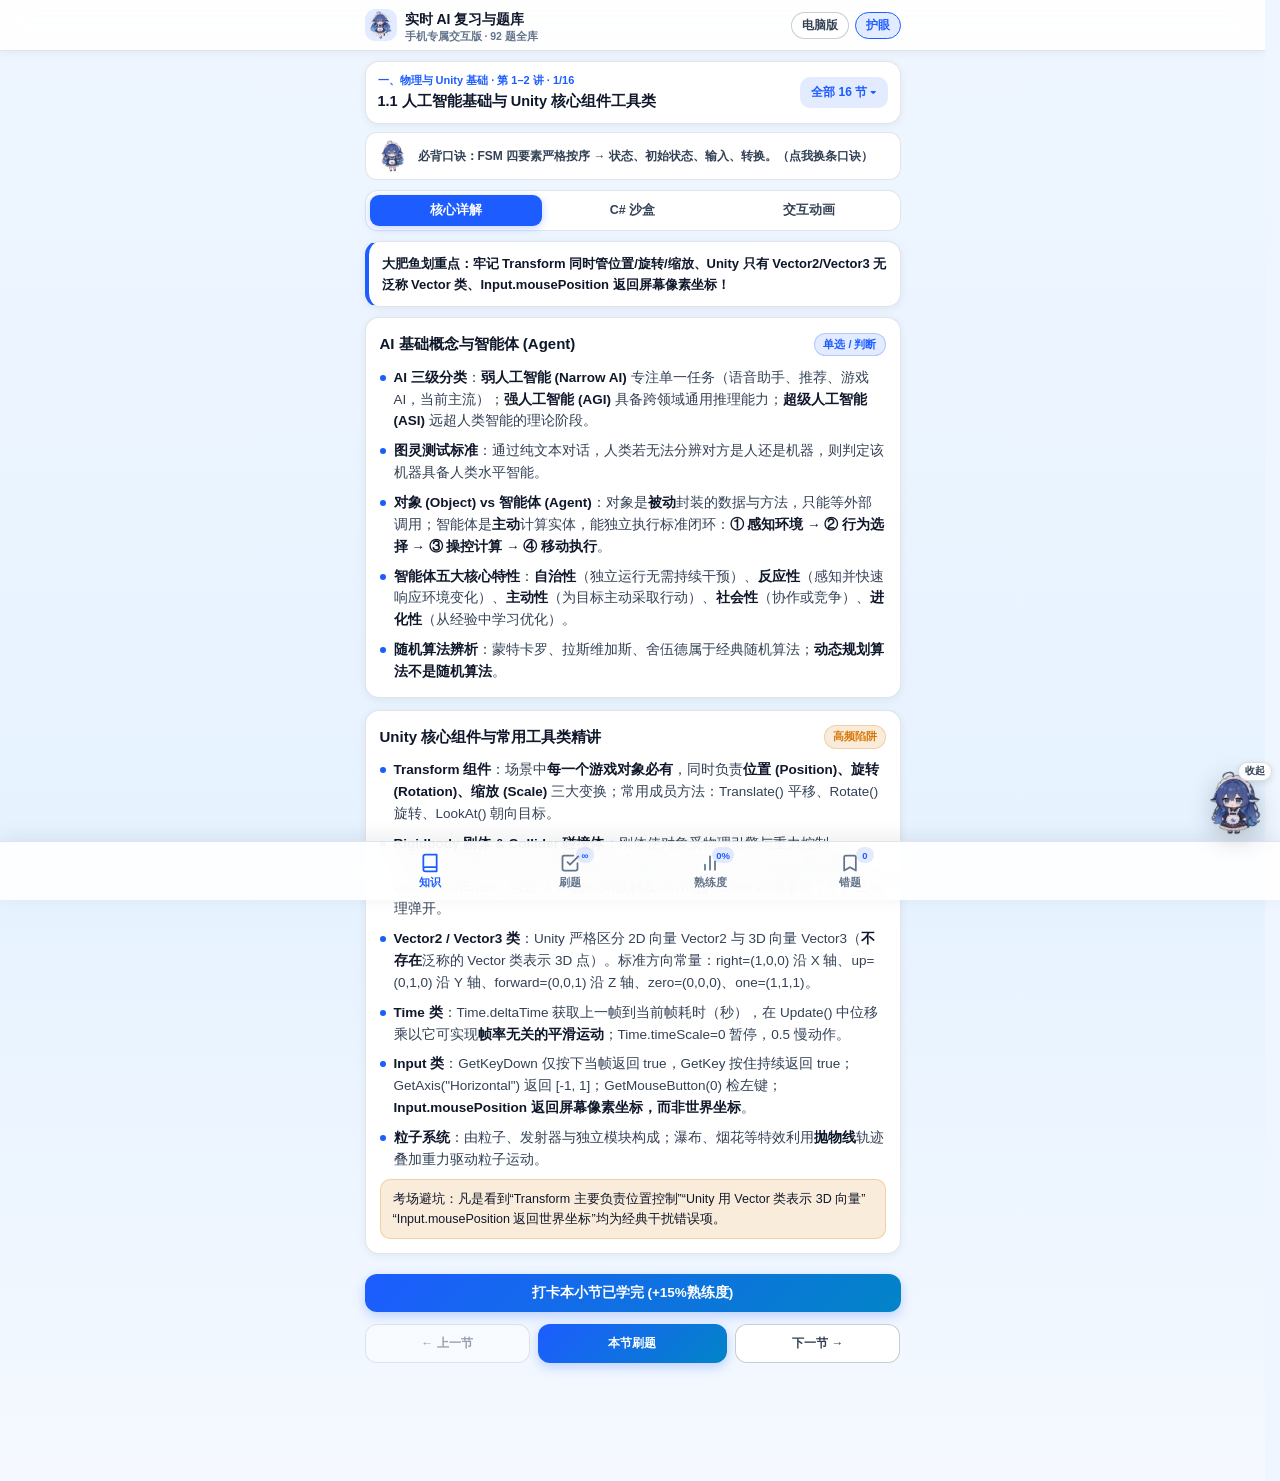
==== commit 1f3a582e: "feat: add VS Code IntelliSense autocomplete and selection completion to PC and Mobile C# editors" ====
--- a/mobile.html
+++ b/mobile.html
@@ -551,6 +551,108 @@
   font-family: var(--font-mono);
   font-size: 12px;
   font-weight: 800;
+}
+.m-sym-btn.m-sym-ac {
+  background: rgba(29, 92, 255, 0.32);
+  border-color: rgba(56, 189, 248, 0.55);
+  color: #e0f2fe;
+}
+.ide-ac-popup {
+  position: fixed;
+  z-index: 1200;
+  min-width: 224px;
+  max-width: calc(100vw - 16px);
+  background: #0f1b33;
+  border: 1px solid rgba(56, 189, 248, 0.38);
+  border-radius: 10px;
+  box-shadow: 0 16px 36px rgba(2, 6, 23, 0.62);
+  overflow: hidden;
+  font-family: var(--font-mono);
+  color: #e2e8f0;
+}
+.ide-ac-list {
+  max-height: 204px;
+  overflow-y: auto;
+  padding: 4px;
+}
+.ide-ac-item {
+  display: flex;
+  align-items: center;
+  gap: 8px;
+  min-height: 34px;
+  padding: 7px 10px;
+  border-radius: 7px;
+  cursor: pointer;
+}
+.ide-ac-item.active {
+  background: rgba(29, 92, 255, 0.38);
+  box-shadow: inset 2px 0 0 #38bdf8;
+}
+.ide-ac-kind {
+  flex-shrink: 0;
+  width: 18px;
+  height: 18px;
+  border-radius: 4px;
+  display: inline-flex;
+  align-items: center;
+  justify-content: center;
+  font-size: 10.5px;
+  font-weight: 900;
+  background: rgba(148, 163, 184, 0.18);
+  color: #cbd5e1;
+}
+.ide-ac-kind.kind-method { background: rgba(168, 85, 247, 0.24); color: #d8b4fe; }
+.ide-ac-kind.kind-prop { background: rgba(56, 189, 248, 0.22); color: #7dd3fc; }
+.ide-ac-kind.kind-type { background: rgba(52, 211, 153, 0.22); color: #6ee7b7; }
+.ide-ac-kind.kind-kw { background: rgba(244, 114, 182, 0.22); color: #f9a8d4; }
+.ide-ac-kind.kind-var { background: rgba(251, 191, 36, 0.22); color: #fde68a; }
+.ide-ac-kind.kind-enum { background: rgba(251, 146, 60, 0.24); color: #fdba74; }
+.ide-ac-kind.kind-snip { background: rgba(45, 212, 191, 0.22); color: #5eead4; }
+.ide-ac-label {
+  font-size: 12.5px;
+  font-weight: 600;
+  color: #f1f5f9;
+  white-space: nowrap;
+}
+.ide-ac-hl {
+  color: #38bdf8;
+  font-weight: 800;
+}
+.ide-ac-detail {
+  margin-left: auto;
+  font-size: 10.5px;
+  color: #94a3b8;
+  white-space: nowrap;
+  overflow: hidden;
+  text-overflow: ellipsis;
+  max-width: 130px;
+}
+.ide-ac-foot {
+  border-top: 1px solid rgba(148, 163, 184, 0.16);
+  background: #0b1427;
+  padding: 5px 10px;
+  font-size: 10.5px;
+  color: #94a3b8;
+  display: flex;
+  align-items: center;
+  justify-content: space-between;
+  gap: 8px;
+}
+.ide-ac-doc {
+  min-width: 0;
+  overflow: hidden;
+  text-overflow: ellipsis;
+  white-space: nowrap;
+  color: #cbd5e1;
+}
+.ide-ac-keys {
+  flex-shrink: 0;
+  font-size: 10px;
+  color: #64748b;
+}
+.code-blank-input {
+  font-family: var(--font-mono);
+  font-size: 12.5px;
 }
 .cs-console-box {
   background: #091121;
@@ -2276,6 +2378,1451 @@
   global.normCSharpCode = normCode;
   global.CODE_DRILLS = CODE_DRILLS;
 })(window);
+
+  </script>
+  <script>
+/* ==========================================================================
+   Deterministic Classic IDE IntelliSense & Selection Completion (Zero AI)
+   Provides VS Code / Rider style prefix + CamelCase symbol completion,
+   dot member inference, selection wrapping, auto-closing pairs & indentation.
+   ========================================================================== */
+(function(global) {
+  'use strict';
+
+  const KEYWORDS = [
+    'if', 'else', 'for', 'foreach', 'while', 'do', 'switch', 'case', 'break',
+    'continue', 'default', 'return', 'new', 'this', 'base', 'true', 'false',
+    'null', 'void', 'public', 'private', 'protected', 'internal', 'static',
+    'readonly', 'const', 'class', 'struct', 'interface', 'enum', 'override',
+    'virtual', 'abstract', 'var', 'int', 'float', 'double', 'bool', 'string',
+    'char', 'in', 'out', 'ref', 'using', 'yield'
+  ];
+
+  const TYPES = [
+    'Vector2', 'Vector3', 'Vector2Int', 'Mathf', 'Time', 'Input', 'Random',
+    'Debug', 'Quaternion', 'Color', 'KeyCode', 'Transform', 'RectTransform',
+    'GameObject', 'MonoBehaviour', 'Rigidbody', 'Collider', 'ArrayList',
+    'List', 'Queue', 'Stack', 'HashSet', 'Dictionary', 'PriorityQueue',
+    'MapNode', 'TileMap', 'ControlData', 'InstructionData', 'InstructionType',
+    'RoleState', 'IState', 'Monster', 'Patrol', 'RunAway', 'Attack',
+    'PatrolState', 'ChaseState', 'BTNode', 'BTStatus', 'Boid', 'Canvas',
+    'Math', 'Array', 'String'
+  ];
+
+  const TYPE_SET = new Set(TYPES);
+  const KEYWORD_SET = new Set(KEYWORDS);
+
+  const MONO_MEMBERS = [
+    { label: 'transform', kind: 'prop', insertText: 'transform', detail: 'Transform', doc: '当前对象的 Transform 组件', returnType: 'Transform' },
+    { label: 'gameObject', kind: 'prop', insertText: 'gameObject', detail: 'GameObject', doc: '当前脚本挂载的 GameObject' },
+    { label: 'GetComponent', kind: 'method', insertText: 'GetComponent()', cursorBack: 1, detail: 'T GetComponent<T>()', doc: '获取挂载组件' },
+    { label: 'Start', kind: 'method', insertText: 'Start()', cursorBack: 0, detail: 'void Start()', doc: 'MonoBehaviour 初始化回调' },
+    { label: 'Update', kind: 'method', insertText: 'Update()', cursorBack: 0, detail: 'void Update()', doc: 'MonoBehaviour 每帧更新回调' },
+    { label: 'FixedUpdate', kind: 'method', insertText: 'FixedUpdate()', cursorBack: 0, detail: 'void FixedUpdate()', doc: '固定物理帧回调' }
+  ];
+
+  const SNIPPETS = [
+    { label: 'if', kind: 'snip', insertText: 'if ($0) {\n    \n}', detail: 'snippet', doc: 'if 条件分支' },
+    { label: 'ifelse', kind: 'snip', insertText: 'if ($0) {\n    \n} else {\n    \n}', detail: 'snippet', doc: 'if / else 双分支' },
+    { label: 'for', kind: 'snip', insertText: 'for (int i = 0; i < $0; ++i) {\n    \n}', detail: 'snippet', doc: 'for 计数循环' },
+    { label: 'foreach', kind: 'snip', insertText: 'foreach (var item in $0) {\n    \n}', detail: 'snippet', doc: 'foreach 集合遍历' },
+    { label: 'while', kind: 'snip', insertText: 'while ($0) {\n    \n}', detail: 'snippet', doc: 'while 条件循环' },
+    { label: 'switch', kind: 'snip', insertText: 'switch ($0) {\n    case :\n        break;\n}', detail: 'snippet', doc: 'switch 多分支' }
+  ];
+
+  function mArg(name, sig, doc, returnType) {
+    return { label: name, kind: 'method', insertText: name + '()', cursorBack: 1, detail: sig, doc: doc || sig, returnType: returnType || null };
+  }
+  function mZero(name, sig, doc, returnType) {
+    return { label: name, kind: 'method', insertText: name + '()', cursorBack: 0, detail: sig, doc: doc || sig, returnType: returnType || null };
+  }
+  function prop(name, typeStr, doc, returnType) {
+    return { label: name, kind: 'prop', insertText: name, cursorBack: 0, detail: typeStr, doc: doc || name, returnType: returnType || null };
+  }
+  function enumMem(enumName, name, doc) {
+    return { label: name, kind: 'enum', insertText: name, cursorBack: 0, detail: enumName, doc: doc || `${enumName}.${name}` };
+  }
+
+  const TYPE_MEMBERS = {
+    Vector2: [
+      mArg('Dot', 'float Dot(Vector2 a, Vector2 b)', '二维向量点积'),
+      mArg('Reflect', 'Vector2 Reflect(Vector2 inDir, Vector2 inNormal)', '二维向量反射', 'Vector2_inst'),
+      mArg('Distance', 'float Distance(Vector2 a, Vector2 b)', '两点间欧氏距离'),
+      mArg('Lerp', 'Vector2 Lerp(Vector2 a, Vector2 b, float t)', '线性插值', 'Vector2_inst'),
+      mArg('ClampMagnitude', 'Vector2 ClampMagnitude(Vector2 vec, float maxLength)', '限制向量最大模长', 'Vector2_inst'),
+      mArg('Angle', 'float Angle(Vector2 from, Vector2 to)', '两向量夹角（度）'),
+      mArg('MoveTowards', 'Vector2 MoveTowards(Vector2 cur, Vector2 target, float maxDelta)', '匀速趋近目标点', 'Vector2_inst'),
+      prop('zero', 'Vector2', 'Vector2(0, 0)', 'Vector2_inst'),
+      prop('one', 'Vector2', 'Vector2(1, 1)', 'Vector2_inst'),
+      prop('up', 'Vector2', 'Vector2(0, 1)', 'Vector2_inst'),
+      prop('down', 'Vector2', 'Vector2(0, -1)', 'Vector2_inst'),
+      prop('left', 'Vector2', 'Vector2(-1, 0)', 'Vector2_inst'),
+      prop('right', 'Vector2', 'Vector2(1, 0)', 'Vector2_inst')
+    ],
+    Vector2_inst: [
+      prop('x', 'float', 'X 分量'),
+      prop('y', 'float', 'Y 分量'),
+      prop('magnitude', 'float', '向量模长（只读）'),
+      prop('sqrMagnitude', 'float', '模长平方（免开方）'),
+      prop('normalized', 'Vector2', '返回单位方向向量', 'Vector2_inst'),
+      mZero('Normalize', 'void Normalize()', '原地将向量归一化为单位长度'),
+      mArg('Set', 'void Set(float newX, float newY)', '设置 x 与 y 分量')
+    ],
+    Vector3: [
+      mArg('ClampMagnitude', 'Vector3 ClampMagnitude(Vector3 vec, float maxLength)', '限制向量最大模长', 'Vector3_inst'),
+      mArg('Dot', 'float Dot(Vector3 a, Vector3 b)', '三维向量点积'),
+      mArg('Cross', 'Vector3 Cross(Vector3 a, Vector3 b)', '三维向量叉积', 'Vector3_inst'),
+      mArg('Distance', 'float Distance(Vector3 a, Vector3 b)', '三维两点间距离'),
+      mArg('Reflect', 'Vector3 Reflect(Vector3 inDir, Vector3 inNormal)', '三维向量反射', 'Vector3_inst'),
+      mArg('Lerp', 'Vector3 Lerp(Vector3 a, Vector3 b, float t)', '三维线性插值', 'Vector3_inst'),
+      mArg('Angle', 'float Angle(Vector3 from, Vector3 to)', '两向量夹角（度）'),
+      mArg('MoveTowards', 'Vector3 MoveTowards(Vector3 cur, Vector3 target, float maxDelta)', '匀速趋近目标点', 'Vector3_inst'),
+      prop('zero', 'Vector3', 'Vector3(0, 0, 0)', 'Vector3_inst'),
+      prop('one', 'Vector3', 'Vector3(1, 1, 1)', 'Vector3_inst'),
+      prop('up', 'Vector3', 'Vector3(0, 1, 0)', 'Vector3_inst'),
+      prop('down', 'Vector3', 'Vector3(0, -1, 0)', 'Vector3_inst'),
+      prop('left', 'Vector3', 'Vector3(-1, 0, 0)', 'Vector3_inst'),
+      prop('right', 'Vector3', 'Vector3(1, 0, 0)', 'Vector3_inst'),
+      prop('forward', 'Vector3', 'Vector3(0, 0, 1)', 'Vector3_inst'),
+      prop('back', 'Vector3', 'Vector3(0, 0, -1)', 'Vector3_inst')
+    ],
+    Vector3_inst: [
+      prop('x', 'float', 'X 分量'),
+      prop('y', 'float', 'Y 分量'),
+      prop('z', 'float', 'Z 分量'),
+      prop('magnitude', 'float', '向量模长（只读）'),
+      prop('sqrMagnitude', 'float', '模长平方'),
+      prop('normalized', 'Vector3', '返回单位方向向量', 'Vector3_inst'),
+      mZero('Normalize', 'void Normalize()', '原地将向量归一化'),
+      mArg('Set', 'void Set(float newX, float newY, float newZ)', '设置三维分量')
+    ],
+    Vector2Int: [
+      prop('zero', 'Vector2Int', 'Vector2Int(0, 0)', 'Vector2Int_inst'),
+      prop('one', 'Vector2Int', 'Vector2Int(1, 1)', 'Vector2Int_inst'),
+      prop('up', 'Vector2Int', 'Vector2Int(0, 1)', 'Vector2Int_inst'),
+      prop('down', 'Vector2Int', 'Vector2Int(0, -1)', 'Vector2Int_inst'),
+      prop('left', 'Vector2Int', 'Vector2Int(-1, 0)', 'Vector2Int_inst'),
+      prop('right', 'Vector2Int', 'Vector2Int(1, 0)', 'Vector2Int_inst'),
+      mArg('Distance', 'float Distance(Vector2Int a, Vector2Int b)', '网格整数坐标距离')
+    ],
+    Vector2Int_inst: [
+      prop('x', 'int', '整型 X 坐标'),
+      prop('y', 'int', '整型 Y 坐标'),
+      prop('magnitude', 'float', '整数向量模长'),
+      prop('sqrMagnitude', 'int', '整数模长平方')
+    ],
+    Mathf: [
+      mArg('Cos', 'float Cos(float f)', '余弦函数（弧度）'),
+      mArg('Sin', 'float Sin(float f)', '正弦函数（弧度）'),
+      mArg('Tan', 'float Tan(float f)', '正切函数（弧度）'),
+      mArg('Atan2', 'float Atan2(float y, float x)', '反正切（返回弧度）'),
+      mArg('Acos', 'float Acos(float f)', '反余弦（返回弧度）'),
+      mArg('Abs', 'float Abs(float f)', '绝对值'),
+      mArg('Sqrt', 'float Sqrt(float f)', '平方根'),
+      mArg('Pow', 'float Pow(float f, float p)', '幂运算'),
+      mArg('Clamp', 'float Clamp(float value, float min, float max)', '区间限幅'),
+      mArg('Clamp01', 'float Clamp01(float value)', '限幅到 [0, 1]'),
+      mArg('Min', 'float Min(float a, float b)', '最小值'),
+      mArg('Max', 'float Max(float a, float b)', '最大值'),
+      mArg('Lerp', 'float Lerp(float a, float b, float t)', '线性插值'),
+      mArg('Round', 'float Round(float f)', '四舍五入'),
+      mArg('Floor', 'float Floor(float f)', '向下取整'),
+      mArg('Ceil', 'float Ceil(float f)', '向上取整'),
+      mArg('Sign', 'float Sign(float f)', '符号函数 (+1 / -1)'),
+      mArg('Approximately', 'bool Approximately(float a, float b)', '浮点近似相等判断'),
+      prop('Deg2Rad', 'float', '角度转弧度常量 (PI / 180)'),
+      prop('Rad2Deg', 'float', '弧度转角度常量 (180 / PI)'),
+      prop('PI', 'float', '圆周率 3.1415927f'),
+      prop('Infinity', 'float', '正无穷大'),
+      prop('Epsilon', 'float', '最小正浮点数精度常量')
+    ],
+    Time: [
+      prop('deltaTime', 'float', '上一帧到当前帧耗时（秒）'),
+      prop('fixedDeltaTime', 'float', '固定物理步长（秒）'),
+      prop('time', 'float', '游戏运行累计时间（秒）'),
+      prop('timeScale', 'float', '时间缩放倍率'),
+      prop('frameCount', 'int', '已运行总帧数')
+    ],
+    Debug: [
+      mArg('Log', 'void Log(object message)', '输出普通日志到控制台'),
+      mArg('LogWarning', 'void LogWarning(object message)', '输出警告日志'),
+      mArg('LogError', 'void LogError(object message)', '输出错误日志'),
+      mArg('DrawLine', 'void DrawLine(Vector3 start, Vector3 end)', '在 Scene 视图绘制调试线段'),
+      mArg('DrawRay', 'void DrawRay(Vector3 start, Vector3 dir)', '绘制调试射线')
+    ],
+    Random: [
+      mArg('Range', 'float Range(float min, float max)', '生成区间随机数'),
+      prop('value', 'float', '返回 [0.0, 1.0] 随机数'),
+      prop('insideUnitCircle', 'Vector2', '单位圆内随机二维点', 'Vector2_inst'),
+      prop('insideUnitSphere', 'Vector3', '单位球内随机三维点', 'Vector3_inst')
+    ],
+    Input: [
+      mArg('GetKey', 'bool GetKey(KeyCode key)', '持续按下指定按键'),
+      mArg('GetKeyDown', 'bool GetKeyDown(KeyCode key)', '当前帧按下按键'),
+      mArg('GetKeyUp', 'bool GetKeyUp(KeyCode key)', '当前帧松开按键'),
+      mArg('GetAxis', 'float GetAxis(string axisName)', '读取平滑虚拟轴'),
+      mArg('GetAxisRaw', 'float GetAxisRaw(string axisName)', '读取原始虚拟轴'),
+      prop('mousePosition', 'Vector3', '当前鼠标屏幕像素坐标', 'Vector3_inst')
+    ],
+    Math: [
+      mArg('Abs', 'double Abs(double value)', 'System.Math 绝对值'),
+      mArg('Sqrt', 'double Sqrt(double d)', '平方根'),
+      mArg('Pow', 'double Pow(double x, double y)', '幂运算'),
+      mArg('Min', 'double Min(double a, double b)', '最小值'),
+      mArg('Max', 'double Max(double a, double b)', '最大值'),
+      mArg('Cos', 'double Cos(double d)', '余弦'),
+      mArg('Sin', 'double Sin(double a)', '正弦'),
+      mArg('Round', 'double Round(double a)', '四舍五入'),
+      mArg('Floor', 'double Floor(double d)', '向下取整'),
+      mArg('Ceiling', 'double Ceiling(double a)', '向上取整'),
+      prop('PI', 'double', '圆周率常量')
+    ],
+    Canvas: [
+      prop('offset', 'Vector2', '地图画布坐标偏移量', 'Vector2_inst')
+    ],
+    TileMap: [
+      mArg('canPass', 'bool canPass(Vector2 pos)', '像素坐标可通行检查'),
+      mArg('canPassWithRowCol', 'bool canPassWithRowCol(Vector2 pt)', '行列网格坐标可通行检查'),
+      mArg('toXY', 'Vector2 toXY(Vector2 pt)', '网格行列转中心像素坐标', 'Vector2_inst'),
+      mArg('toColRow', 'Vector2 toColRow(Vector2 pos)', '像素坐标转网格行列', 'Vector2_inst'),
+      mArg('getNode', 'MapNode getNode(Vector2Int pos)', '获取对应网格 MapNode 对象', 'MapNode'),
+      prop('width', 'int', '地图网格列数'),
+      prop('height', 'int', '地图网格行数'),
+      prop('tileSize', 'float', '单个瓦片边长像素')
+    ],
+    Transform: [
+      prop('position', 'Vector3', '世界空间位置坐标', 'Vector3_inst'),
+      prop('anchoredPosition', 'Vector2', 'UI RectTransform 锚点二维位置', 'Vector2_inst'),
+      prop('localPosition', 'Vector3', '相对父节点局部坐标', 'Vector3_inst'),
+      prop('rotation', 'Quaternion', '世界旋转四元数'),
+      prop('eulerAngles', 'Vector3', '欧拉角旋转', 'Vector3_inst'),
+      prop('forward', 'Vector3', '前方向单位向量', 'Vector3_inst'),
+      prop('right', 'Vector3', '右方向单位向量', 'Vector3_inst'),
+      prop('up', 'Vector3', '上方向单位向量', 'Vector3_inst'),
+      mArg('Translate', 'void Translate(Vector3 translation)', '沿位移向量平移'),
+      mArg('Rotate', 'void Rotate(Vector3 eulers)', '按欧拉角旋转'),
+      mArg('LookAt', 'void LookAt(Transform target)', '朝向目标变换')
+    ],
+    Queue: [
+      mArg('Enqueue', 'void Enqueue(T item)', '将节点加入队尾'),
+      mZero('Dequeue', 'T Dequeue()', '移除并返回队头元素', 'MapNode'),
+      mZero('Peek', 'T Peek()', '查看队头但不出队', 'MapNode'),
+      mArg('Contains', 'bool Contains(T item)', '判断是否已在队列中'),
+      mZero('Clear', 'void Clear()', '清空队列'),
+      prop('Count', 'int', '队列当前元素个数')
+    ],
+    Stack: [
+      mArg('Push', 'void Push(T item)', '压入栈顶'),
+      mZero('Pop', 'T Pop()', '弹出并返回栈顶元素', 'MapNode'),
+      mZero('Peek', 'T Peek()', '查看栈顶但不弹出', 'MapNode'),
+      mArg('Contains', 'bool Contains(T item)', '判断元素是否在栈内'),
+      mZero('Clear', 'void Clear()', '清空栈'),
+      prop('Count', 'int', '栈中元素个数')
+    ],
+    List: [
+      mArg('Add', 'void Add(T item)', '向列表末尾添加元素'),
+      mArg('Remove', 'bool Remove(T item)', '移除指定元素'),
+      mArg('RemoveAt', 'void RemoveAt(int index)', '按索引移除元素'),
+      mArg('Insert', 'void Insert(int index, T item)', '在指定位置插入元素'),
+      mArg('Contains', 'bool Contains(T item)', '判断是否存在该元素'),
+      mZero('Reverse', 'void Reverse()', '原地反转列表顺序'),
+      mZero('Sort', 'void Sort()', '对列表排序'),
+      mZero('Clear', 'void Clear()', '清空列表'),
+      mArg('IndexOf', 'int IndexOf(T item)', '查找元素首次出现索引'),
+      prop('Count', 'int', '列表元素总数')
+    ],
+    ArrayList: [
+      mArg('Add', 'int Add(object value)', '追加元素到 ArrayList 末尾'),
+      mArg('Remove', 'void Remove(object obj)', '移除指定对象'),
+      mArg('RemoveAt', 'void RemoveAt(int index)', '按索引删除元素'),
+      mArg('Insert', 'void Insert(int index, object value)', '在指定位置插入'),
+      mArg('Contains', 'bool Contains(object item)', '判断是否包含对象'),
+      mZero('Reverse', 'void Reverse()', '原地反转 ArrayList 元素顺序'),
+      mZero('Clear', 'void Clear()', '清空集合'),
+      prop('Count', 'int', '集合元素个数')
+    ],
+    HashSet: [
+      mArg('Add', 'bool Add(T item)', '添加元素至集合'),
+      mArg('Remove', 'bool Remove(T item)', '移除元素'),
+      mArg('Contains', 'bool Contains(T item)', 'O(1) 判重包含检查'),
+      mZero('Clear', 'void Clear()', '清空集合'),
+      prop('Count', 'int', '集合基数')
+    ],
+    PriorityQueue: [
+      mArg('Enqueue', 'void Enqueue(TElement elem, TPriority priority)', '按优先级入队'),
+      mZero('Dequeue', 'TElement Dequeue()', '弹出最小优先级元素'),
+      mZero('Peek', 'TElement Peek()', '查看队首元素'),
+      mZero('Clear', 'void Clear()', '清空队列'),
+      prop('Count', 'int', '元素数量')
+    ],
+    Array: [
+      prop('Length', 'int', '数组固定长度'),
+      mZero('Clone', 'object Clone()', '浅拷贝数组')
+    ],
+    MapNode: [
+      prop('visited', 'bool', '是否已被搜索访问标记'),
+      prop('parent', 'MapNode', '回溯父节点指针', 'MapNode'),
+      prop('pos', 'Vector2Int', '节点网格坐标', 'Vector2Int_inst'),
+      prop('g', 'float', '起点到当前实际代价 g(n)'),
+      prop('h', 'float', '当前到终点启发估计代价 h(n)'),
+      prop('f', 'float', 'A* 综合估价 f(n) = g + h'),
+      prop('walkable', 'bool', '节点是否可通行'),
+      prop('neighbors', 'List<MapNode>', '邻接节点列表', 'List'),
+      prop('cost', 'float', '地形通行权重代价'),
+      prop('x', 'int', '网格列号 x'),
+      prop('y', 'int', '网格行号 y')
+    ],
+    ControlData: [
+      prop('fLeftAngle', 'float', '左转指令角度（度）'),
+      prop('fRightAngle', 'float', '右转指令角度（度）'),
+      prop('fForwardDis', 'float', '前进步长距离'),
+      prop('fBackwardDis', 'float', '后退步长距离'),
+      prop('type', 'InstructionType', '指令类型'),
+      prop('duration', 'float', '持续时间（秒）')
+    ],
+    InstructionData: [
+      prop('type', 'InstructionType', '模式移动指令类型'),
+      prop('value', 'float', '指令参数值（距离或角度）')
+    ],
+    IState: [
+      mArg('Enter', 'void Enter(Monster m)', '进入该状态时执行一次'),
+      mArg('Execute', 'void Execute(Monster m)', '状态激活期间每帧执行'),
+      mArg('Exit', 'void Exit(Monster m)', '离开该状态切换前执行一次')
+    ],
+    Monster: [
+      mZero('IsSafe', 'bool IsSafe()', '检测是否已远离威胁进入安全范围'),
+      mZero('LeaveEnemy', 'void LeaveEnemy()', '继续远离敌人逃跑行为'),
+      mArg('ChangeState', 'void ChangeState(IState newState)', '触发状态模式切换'),
+      mZero('Update', 'void Update()', '每帧驱动当前状态逻辑'),
+      prop('anchoredPosition', 'Vector2', 'Monster UI 锚点坐标', 'Vector2_inst'),
+      prop('position', 'Vector3', 'Monster 世界坐标', 'Vector3_inst'),
+      prop('velocity', 'Vector2', '当前速度向量', 'Vector2_inst'),
+      prop('speed', 'float', '移动速率'),
+      prop('hp', 'float', '当前生命值')
+    ],
+    Boid: [
+      prop('position', 'Vector2', '群体智能体位置', 'Vector2_inst'),
+      prop('velocity', 'Vector2', '当前速度向量', 'Vector2_inst'),
+      prop('acceleration', 'Vector2', '合力加速度', 'Vector2_inst'),
+      prop('maxSpeed', 'float', '最大巡航速度'),
+      prop('maxForce', 'float', '最大转向合力')
+    ],
+    BTNode: [
+      mZero('Evaluate', 'BTStatus Evaluate()', '评估行为树节点并返回状态'),
+      prop('children', 'List<BTNode>', '子节点列表', 'List'),
+      prop('state', 'BTStatus', '节点最近一次运行状态')
+    ],
+    RoleState: [
+      enumMem('RoleState', 'Tracing', '追踪玩家状态'),
+      enumMem('RoleState', 'Chasing', '沿墙/寻路追击状态'),
+      enumMem('RoleState', 'RandomMoving', '随机避障移动状态'),
+      enumMem('RoleState', 'ReachTarget', '抵达中间目标格状态'),
+      enumMem('RoleState', 'Patrol', '巡逻状态'),
+      enumMem('RoleState', 'Idle', '待机状态'),
+      enumMem('RoleState', 'Attack', '攻击状态'),
+      enumMem('RoleState', 'RunAway', '逃跑状态')
+    ],
+    InstructionType: [
+      enumMem('InstructionType', 'MoveForward', '向前直行指令'),
+      enumMem('InstructionType', 'TurnLeft', '向左转向指令'),
+      enumMem('InstructionType', 'TurnRight', '向右转向指令'),
+      enumMem('InstructionType', 'Wait', '原地等待指令'),
+      enumMem('InstructionType', 'Stop', '停止运动指令')
+    ],
+    BTStatus: [
+      enumMem('BTStatus', 'Success', '节点执行成功'),
+      enumMem('BTStatus', 'Failure', '节点执行失败'),
+      enumMem('BTStatus', 'Running', '节点正在执行（跨帧延续）')
+    ],
+    KeyCode: [
+      enumMem('KeyCode', 'W', 'W 键'),
+      enumMem('KeyCode', 'A', 'A 键'),
+      enumMem('KeyCode', 'S', 'S 键'),
+      enumMem('KeyCode', 'D', 'D 键'),
+      enumMem('KeyCode', 'Space', '空格键'),
+      enumMem('KeyCode', 'UpArrow', '上方向键'),
+      enumMem('KeyCode', 'DownArrow', '下方向键'),
+      enumMem('KeyCode', 'LeftArrow', '左方向键'),
+      enumMem('KeyCode', 'RightArrow', '右方向键'),
+      enumMem('KeyCode', 'Escape', 'ESC 键')
+    ],
+    Color: [
+      prop('red', 'Color', '红色 RGBA(1,0,0,1)'),
+      prop('green', 'Color', '绿色 RGBA(0,1,0,1)'),
+      prop('blue', 'Color', '蓝色 RGBA(0,0,1,1)'),
+      prop('white', 'Color', '白色 RGBA(1,1,1,1)'),
+      prop('black', 'Color', '黑色 RGBA(0,0,0,1)'),
+      prop('yellow', 'Color', '黄色 RGBA(1,0.92,0.016,1)'),
+      prop('cyan', 'Color', '青色 RGBA(0,1,1,1)'),
+      prop('gray', 'Color', '灰色'),
+      prop('clear', 'Color', '全透明 RGBA(0,0,0,0)'),
+      mArg('Lerp', 'Color Lerp(Color a, Color b, float t)', '颜色线性插值')
+    ],
+    Quaternion: [
+      prop('identity', 'Quaternion', '无旋转单位四元数'),
+      mArg('Euler', 'Quaternion Euler(float x, float y, float z)', '欧拉角转四元数'),
+      mArg('LookRotation', 'Quaternion LookRotation(Vector3 forward)', '由朝向生成旋转'),
+      mArg('Slerp', 'Quaternion Slerp(Quaternion a, Quaternion b, float t)', '球面插值旋转')
+    ]
+  };
+  TYPE_MEMBERS.RectTransform = TYPE_MEMBERS.Transform;
+
+  const PROP_RETURN_TYPE = {
+    position: 'Vector3_inst',
+    anchoredPosition: 'Vector2_inst',
+    localPosition: 'Vector3_inst',
+    forward: 'Vector3_inst',
+    right: 'Vector3_inst',
+    up: 'Vector3_inst',
+    parent: 'MapNode',
+    pos: 'Vector2Int_inst',
+    transform: 'Transform',
+    neighbors: 'List'
+  };
+
+  // Fallback types for common class fields in Unity AI course exercises
+  const KNOWN_VAR_TYPES = {
+    velocity: 'Vector2_inst',
+    acceleration: 'Vector2_inst',
+    N: 'Vector2_inst',
+    displacement: 'Vector2_inst',
+    vr: 'Vector2_inst',
+    monsterVelocity: 'Vector2_inst',
+    curPos: 'Vector2_inst',
+    pt: 'Vector2_inst',
+    pnt: 'Vector2_inst',
+    target: 'Vector2_inst',
+    ballpos: 'Vector2_inst',
+    pos: 'Vector2_inst',
+    v: 'Vector2_inst',
+    preyVelocity: 'Vector3_inst',
+    predatorVelocity: 'Vector3_inst',
+    relativeVelocity: 'Vector3_inst',
+    relativeDistance: 'Vector3_inst',
+    desiredVelocity: 'Vector3_inst',
+    newVelocity: 'Vector3_inst',
+    interceptPoint: 'Vector3_inst',
+    nextPos: 'Vector2Int_inst',
+    ball: 'Transform',
+    monster: 'Transform',
+    player: 'Transform',
+    sprite: 'Transform',
+    prey: 'Transform',
+    predator: 'Transform',
+    transform: 'Transform',
+    map: 'TileMap',
+    tileMap: 'TileMap',
+    patternArray: 'ArrayList',
+    path: 'ArrayList',
+    openList: 'ArrayList',
+    closedList: 'ArrayList',
+    queue: 'Queue',
+    q: 'Queue',
+    stack: 'Stack',
+    st: 'Stack',
+    data: 'ControlData',
+    from: 'MapNode',
+    to: 'MapNode',
+    start: 'MapNode',
+    node: 'MapNode',
+    cur: 'MapNode',
+    next: 'MapNode',
+    targetNode: 'MapNode',
+    current: 'MapNode',
+    neighbor: 'MapNode',
+    _currentState: 'IState',
+    currentState: 'IState',
+    newState: 'IState',
+    state: 'IState',
+    m: 'Monster',
+    dirs: 'Array',
+    weight: 'Array',
+    weights: 'Array'
+  };
+
+  const TYPE_NORMALIZE_INST = {
+    Vector2: 'Vector2_inst',
+    Vector3: 'Vector3_inst',
+    Vector2Int: 'Vector2Int_inst',
+    RectTransform: 'Transform'
+  };
+
+  const FALLBACK_INSTANCE_POOL = [
+    prop('x', 'float', 'X 分量'),
+    prop('y', 'float', 'Y 分量'),
+    prop('z', 'float', 'Z 分量'),
+    prop('magnitude', 'float', '向量模长'),
+    prop('normalized', 'Vector', '单位方向向量'),
+    prop('position', 'Vector3', '世界坐标'),
+    prop('anchoredPosition', 'Vector2', 'UI 锚点坐标'),
+    prop('Count', 'int', '集合元素个数'),
+    prop('Length', 'int', '数组长度'),
+    prop('visited', 'bool', '访问标记'),
+    prop('parent', 'MapNode', '父节点'),
+    prop('pos', 'Vector2Int', '节点网格坐标'),
+    mArg('Add', 'void Add(item)', '添加元素'),
+    mArg('Remove', 'bool Remove(item)', '移除元素'),
+    mArg('Contains', 'bool Contains(item)', '包含检查'),
+    mZero('Clear', 'void Clear()', '清空'),
+    mZero('Reverse', 'void Reverse()', '反转顺序'),
+    mArg('Enqueue', 'void Enqueue(item)', '入队'),
+    mZero('Dequeue', 'T Dequeue()', '出队'),
+    mArg('Push', 'void Push(item)', '入栈'),
+    mZero('Pop', 'T Pop()', '出栈'),
+    mZero('Normalize', 'void Normalize()', '原地归一化')
+  ];
+
+  const KIND_BADGE = {
+    kw: 'K',
+    type: 'T',
+    method: 'M',
+    prop: 'P',
+    enum: 'E',
+    var: 'V',
+    snip: 'S'
+  };
+
+  function toInstType(typeName) {
+    return TYPE_NORMALIZE_INST[typeName] || typeName;
+  }
+
+  function displayTypeLabel(typeKey) {
+    if (!typeKey) return '';
+    return typeKey.replace(/_inst$/, '');
+  }
+
+  /* -------------------- Lexical Stripping & Guard Helpers -------------------- */
+  function stripNonCode(code) {
+    const src = String(code || '');
+    return src.replace(
+      /\/\/[^\n]*|\/\*[\s\S]*?\*\/|\$?"(?:\\.|[^"\\])*"|'(?:\\.|[^'\\])*'|\[___[^\]\n]+___\]/g,
+      m => m.replace(/[^\n]/g, ' ')
+    );
+  }
+
+  function isInsideCommentOrString(code, cursorPos) {
+    const src = String(code || '');
+    const limit = Math.max(0, Math.min(cursorPos ?? 0, src.length));
+    let inLine = false;
+    let inBlock = false;
+    let inStr = false;
+    let inChar = false;
+    for (let i = 0; i < limit; i++) {
+      const ch = src[i];
+      const next = src[i + 1];
+      if (inLine) {
+        if (ch === '\n') inLine = false;
+        continue;
+      }
+      if (inBlock) {
+        if (ch === '*' && next === '/') {
+          inBlock = false;
+          i++;
+        }
+        continue;
+      }
+      if (inStr) {
+        if (ch === '\\') { i++; continue; }
+        if (ch === '"') inStr = false;
+        continue;
+      }
+      if (inChar) {
+        if (ch === '\\') { i++; continue; }
+        if (ch === "'") inChar = false;
+        continue;
+      }
+      if (ch === '/' && next === '/') { inLine = true; i++; continue; }
+      if (ch === '/' && next === '*') { inBlock = true; i++; continue; }
+      if (ch === '"') { inStr = true; continue; }
+      if (ch === "'") { inChar = true; continue; }
+    }
+    return inLine || inBlock || inStr || inChar;
+  }
+
+  function inferVarTypes(code) {
+    const cleaned = stripNonCode(code);
+    const map = Object.create(null);
+
+    const genericRe = /\b(Queue|Stack|List|HashSet|PriorityQueue)\s*<[^>\n]+>\s+([A-Za-z_][A-Za-z0-9_]*)\b/g;
+    let m;
+    while ((m = genericRe.exec(cleaned)) !== null) {
+      map[m[2]] = m[1];
+    }
+
+    const arrRe = /\b(?:int|float|double|bool|string|Vector2|Vector3|Vector2Int|MapNode)\s*\[\s*\]\s+([A-Za-z_][A-Za-z0-9_]*)\b/g;
+    while ((m = arrRe.exec(cleaned)) !== null) {
+      map[m[1]] = 'Array';
+    }
+
+    const varDeclRe = /\b(?:(?:public|private|protected|internal|static|readonly|const|ref|out|in)\s+)*(Vector2Int|Vector2|Vector3|Transform|RectTransform|MapNode|TileMap|ArrayList|ControlData|InstructionData|IState|Monster|Boid|RoleState|BTStatus|BTNode)\s+([A-Za-z_][A-Za-z0-9_]*)\b/g;
+    while ((m = varDeclRe.exec(cleaned)) !== null) {
+      map[m[2]] = toInstType(m[1]);
+    }
+
+    const varNewRe = /\bvar\s+([A-Za-z_][A-Za-z0-9_]*)\s*=\s*new\s+(Vector2Int|Vector2|Vector3|Queue|Stack|List|ArrayList|HashSet|MapNode|Monster|ControlData)\b/g;
+    while ((m = varNewRe.exec(cleaned)) !== null) {
+      map[m[1]] = toInstType(m[2]);
+    }
+
+    return map;
+  }
+
+  function extractLocalSymbols(code, cursorPos, extraContext) {
+    const combined = extraContext ? (String(code || '') + '\n' + String(extraContext)) : String(code || '');
+    const cleaned = stripNonCode(combined);
+    const cleanedMain = stripNonCode(code);
+    const activeTokenMatch = String(code || '').slice(0, cursorPos).match(/([A-Za-z_][A-Za-z0-9_]*)$/);
+    const activeToken = activeTokenMatch ? activeTokenMatch[1] : null;
+    const activeStart = activeToken ? cursorPos - activeToken.length : -1;
+
+    const counts = new Map();
+    const isFnMap = new Map();
+    const idRe = /\b([A-Za-z_][A-Za-z0-9_]*)\b/g;
+    let m;
+    while ((m = idRe.exec(cleaned)) !== null) {
+      const tok = m[1];
+      if (tok.length < 2 || KEYWORD_SET.has(tok) || TYPE_SET.has(tok)) continue;
+      // Ignore the single in-progress token directly at the cursor
+      if (activeToken && tok === activeToken && m.index === activeStart && m.index < cleanedMain.length) {
+        if (!counts.has(tok)) counts.set(tok, 0);
+        continue;
+      }
+      counts.set(tok, (counts.get(tok) || 0) + 1);
+      const afterSlice = cleaned.slice(m.index + tok.length, m.index + tok.length + 8);
+      if (/^\s*\(/.test(afterSlice)) {
+        // Distinguish declaration/call vs `if (` already excluded by KEYWORD_SET
+        const beforeSlice = cleaned.slice(Math.max(0, m.index - 24), m.index);
+        if (!/\.\s*$/.test(beforeSlice)) {
+          isFnMap.set(tok, true);
+        }
+      }
+    }
+
+    const inferred = inferVarTypes(combined);
+    const out = [];
+    counts.forEach((cnt, name) => {
+      if (cnt <= 0) return;
+      const isFn = !!isFnMap.get(name);
+      const tLabel = displayTypeLabel(inferred[name] || KNOWN_VAR_TYPES[name] || '');
+      out.push({
+        label: name,
+        kind: isFn ? 'method' : 'var',
+        insertText: isFn ? (name + '()') : name,
+        cursorBack: isFn ? 1 : 0,
+        detail: isFn ? `${name}(...)` : (tLabel || '局部变量 / 字段'),
+        doc: isFn ? `当前代码中的方法 ${name}` : `本地标识符${tLabel ? ` (${tLabel})` : ''}`
+      });
+    });
+    return out;
+  }
+
+  /* -------------------- Scoring & Highlight Indices -------------------- */
+  function isBoundary(label, idx) {
+    if (idx === 0) return true;
+    const prev = label[idx - 1];
+    const ch = label[idx];
+    if (prev === '_') return true;
+    if (/[a-z0-9]/.test(prev) && /[A-Z]/.test(ch)) return true;
+    if (/[a-zA-Z]/.test(prev) && /[0-9]/.test(ch)) return true;
+    return false;
+  }
+
+  function matchCamelOrSubseq(qLow, label, requireBoundaryOrConsec) {
+    const lLow = label.toLowerCase();
+    const indices = [];
+    let li = 0;
+    let boundaryHits = 0;
+    let prevMatch = -2;
+    for (let qi = 0; qi < qLow.length; qi++) {
+      const qc = qLow[qi];
+      let found = -1;
+      for (let j = li; j < lLow.length; j++) {
+        if (lLow[j] !== qc) continue;
+        if (requireBoundaryOrConsec) {
+          const ok = isBoundary(label, j) || j === prevMatch + 1;
+          if (!ok) continue;
+        }
+        found = j;
+        break;
+      }
+      // If greedy previous jump missed an upcoming boundary char, retry preferring boundaries
+      if (found === -1) return null;
+      if (isBoundary(label, found)) boundaryHits++;
+      indices.push(found);
+      prevMatch = found;
+      li = found + 1;
+    }
+    return { indices, boundaryHits };
+  }
+
+  function scoreMatch(query, label) {
+    const q = String(query || '');
+    const lbl = String(label || '');
+    if (!q) return { score: 10, indices: [] };
+    if (q.length > lbl.length) return null;
+    const qLow = q.toLowerCase();
+    const lLow = lbl.toLowerCase();
+
+    if (lLow.startsWith(qLow)) {
+      const exactCase = lbl.startsWith(q) ? 15 : 0;
+      const exactLen = lbl.length === q.length ? 10 : 0;
+      const indices = [];
+      for (let i = 0; i < q.length; i++) indices.push(i);
+      return {
+        score: 100 + exactCase + exactLen - (lbl.length - q.length) * 0.05,
+        indices
+      };
+    }
+
+    const camel = matchCamelOrSubseq(qLow, lbl, true);
+    if (camel) {
+      const span = camel.indices[camel.indices.length - 1] - camel.indices[0];
+      return {
+        score: 70 + camel.boundaryHits * 4 - span * 0.25 - lbl.length * 0.03,
+        indices: camel.indices
+      };
+    }
+
+    const sub = matchCamelOrSubseq(qLow, lbl, false);
+    if (sub) {
+      const span = sub.indices[sub.indices.length - 1] - sub.indices[0];
+      return {
+        score: 40 - Math.min(25, span * 0.4) - lbl.length * 0.03,
+        indices: sub.indices
+      };
+    }
+
+    return null;
+  }
+
+  /* -------------------- Receiver & Completion Resolution -------------------- */
+  function resolveMemberChainType(parts, inferred) {
+    if (!parts.length) return null;
+    const head = parts[0];
+    let curType = null;
+    if (TYPE_MEMBERS[head]) {
+      curType = head;
+    } else if (inferred[head]) {
+      curType = inferred[head];
+    } else if (KNOWN_VAR_TYPES[head]) {
+      curType = KNOWN_VAR_TYPES[head];
+    }
+    if (!curType) return null;
+
+    for (let i = 1; i < parts.length; i++) {
+      const seg = parts[i];
+      const members = TYPE_MEMBERS[curType] || [];
+      const found = members.find(m => m.label === seg && m.returnType);
+      if (found && found.returnType) {
+        curType = found.returnType;
+      } else if (PROP_RETURN_TYPE[seg]) {
+        curType = PROP_RETURN_TYPE[seg];
+      } else {
+        return null;
+      }
+    }
+    return curType;
+  }
+
+  function getCompletions(code, cursorPos, opts) {
+    const cfg = opts || {};
+    const src = String(code || '');
+    const pos = Math.max(0, Math.min(cursorPos ?? src.length, src.length));
+
+    if (isInsideCommentOrString(src, pos)) {
+      return { items: [], replaceStart: pos, replaceEnd: pos, prefix: '', isMember: false };
+    }
+
+    const before = src.slice(0, pos);
+    const inferred = inferVarTypes(cfg.extraContext ? (src + '\n' + cfg.extraContext) : src);
+
+    const memberMatch = before.match(/([A-Za-z_][A-Za-z0-9_]*(?:\s*\??\.\s*[A-Za-z_][A-Za-z0-9_]*)*)\s*\??\.\s*([A-Za-z_][A-Za-z0-9_]*)?$/);
+    if (memberMatch) {
+      const chainRaw = memberMatch[1];
+      const prefix = memberMatch[2] || '';
+      const replaceStart = pos - prefix.length;
+      const chainParts = chainRaw.split(/\s*\??\.\s*/).filter(Boolean);
+      const targetType = resolveMemberChainType(chainParts, inferred);
+
+      let pool = targetType && TYPE_MEMBERS[targetType] ? TYPE_MEMBERS[targetType] : null;
+      if (!pool && (cfg.manual || prefix.length >= 1)) {
+        pool = FALLBACK_INSTANCE_POOL;
+      }
+      if (!pool) {
+        return { items: [], replaceStart, replaceEnd: pos, prefix, isMember: true };
+      }
+
+      const scored = [];
+      for (let i = 0; i < pool.length; i++) {
+        const entry = pool[i];
+        const m = scoreMatch(prefix, entry.label);
+        if (!m) continue;
+        scored.push({
+          ...entry,
+          score: m.score + (entry.kind === 'prop' ? 2 : 0),
+          indices: m.indices
+        });
+      }
+      if (prefix) {
+        scored.sort((a, b) => (b.score - a.score) || a.label.localeCompare(b.label));
+      }
+      return {
+        items: scored.slice(0, prefix ? 14 : 40),
+        replaceStart,
+        replaceEnd: pos,
+        prefix,
+        isMember: true,
+        receiverType: displayTypeLabel(targetType)
+      };
+    }
+
+    const idMatch = before.match(/([A-Za-z_][A-Za-z0-9_]*)$/);
+    if (!idMatch && !cfg.manual) {
+      return { items: [], replaceStart: pos, replaceEnd: pos, prefix: '', isMember: false };
+    }
+
+    const prefix = idMatch ? idMatch[1] : '';
+    const replaceStart = pos - prefix.length;
+
+    const candidates = [];
+    const seen = new Set();
+    const pushUnique = (item, priorityBoost) => {
+      const key = `${item.kind}:${item.label}`;
+      if (seen.has(key)) return;
+      seen.add(key);
+      candidates.push({ item, priorityBoost });
+    };
+
+    const locals = extractLocalSymbols(src, pos, cfg.extraContext);
+    for (let i = 0; i < locals.length; i++) {
+      pushUnique(locals[i], 28);
+    }
+    for (let i = 0; i < MONO_MEMBERS.length; i++) {
+      pushUnique(MONO_MEMBERS[i], 14);
+    }
+    for (let i = 0; i < TYPES.length; i++) {
+      const t = TYPES[i];
+      pushUnique({ label: t, kind: 'type', insertText: t, cursorBack: 0, detail: 'Unity / C# Type', doc: `类型 ${t}` }, 20);
+    }
+    if (!cfg.singleLine && (cfg.manual || prefix.length >= 2)) {
+      for (let i = 0; i < SNIPPETS.length; i++) {
+        pushUnique(SNIPPETS[i], 16);
+      }
+    }
+    for (let i = 0; i < KEYWORDS.length; i++) {
+      const k = KEYWORDS[i];
+      pushUnique({ label: k, kind: 'kw', insertText: k, cursorBack: 0, detail: 'C# keyword', doc: `关键字 ${k}` }, 8);
+    }
+
+    const scored = [];
+    for (let i = 0; i < candidates.length; i++) {
+      const { item, priorityBoost } = candidates[i];
+      const m = scoreMatch(prefix, item.label);
+      if (!m) continue;
+      scored.push({
+        ...item,
+        score: m.score + priorityBoost,
+        indices: m.indices
+      });
+    }
+
+    scored.sort((a, b) => (b.score - a.score) || a.label.localeCompare(b.label));
+    return {
+      items: scored.slice(0, 14),
+      replaceStart,
+      replaceEnd: pos,
+      prefix,
+      isMember: false
+    };
+  }
+
+  /* -------------------- Pure Editing Transforms -------------------- */
+  function getLineIndentAt(code, pos) {
+    const lineStart = code.lastIndexOf('\n', Math.max(0, pos - 1)) + 1;
+    const prefix = code.slice(lineStart, pos);
+    const m = prefix.match(/^[ \t]*/);
+    return m ? m[0] : '';
+  }
+
+  function applyCompletion(code, cursorPos, item, replaceStart) {
+    const src = String(code || '');
+    const end = Math.max(0, Math.min(cursorPos ?? src.length, src.length));
+    const start = Math.max(0, Math.min(replaceStart ?? end, end));
+    const before = src.slice(0, start);
+    const after = src.slice(end);
+
+    if (item.kind === 'snip') {
+      const indent = getLineIndentAt(src, start);
+      const indented = String(item.insertText || '').replace(/\n/g, '\n' + indent);
+      const markerIdx = indented.indexOf('$0');
+      const finalText = markerIdx >= 0
+        ? indented.slice(0, markerIdx) + indented.slice(markerIdx + 2)
+        : indented;
+      const nextPos = start + (markerIdx >= 0 ? markerIdx : finalText.length);
+      return { value: before + finalText + after, cursorPos: nextPos };
+    }
+
+    if (item.kind === 'method') {
+      let ins = String(item.insertText || item.label);
+      let back = Number(item.cursorBack || 0);
+      if (ins.endsWith('()') && /^\s*\(/.test(after)) {
+        ins = ins.slice(0, -2);
+        back = 0;
+      }
+      const nextPos = start + ins.length - back;
+      return { value: before + ins + after, cursorPos: nextPos };
+    }
+
+    const ins = String(item.insertText || item.label);
+    return { value: before + ins + after, cursorPos: start + ins.length };
+  }
+
+  const PAIR_MAP = { '(': ')', '[': ']', '{': '}', '"': '"', "'": "'" };
+
+  function applySelectionWrap(code, selStart, selEnd, openChar) {
+    const closeChar = PAIR_MAP[openChar];
+    if (!closeChar || selStart == null || selEnd == null || selStart >= selEnd) return null;
+    const src = String(code || '');
+    return {
+      value: src.slice(0, selStart) + openChar + src.slice(selStart, selEnd) + closeChar + src.slice(selEnd),
+      selStart: selStart + 1,
+      selEnd: selEnd + 1
+    };
+  }
+
+  function applySmartEnter(code, selStart, selEnd) {
+    const src = String(code || '');
+    const s = Math.max(0, Math.min(selStart ?? src.length, src.length));
+    const e = Math.max(s, Math.min(selEnd ?? s, src.length));
+    const lineStart = src.lastIndexOf('\n', Math.max(0, s - 1)) + 1;
+    const linePrefix = src.slice(lineStart, s);
+    const indentMatch = linePrefix.match(/^[ \t]*/);
+    const indent = indentMatch ? indentMatch[0] : '';
+    const before = src.slice(0, s);
+    const after = src.slice(e);
+    const openBraceBefore = /\{\s*$/.test(linePrefix);
+    const closeBraceAfter = /^[ \t]*\}/.test(after);
+
+    if (openBraceBefore && closeBraceAfter) {
+      const afterTrimmed = after.replace(/^[ \t]+/, '');
+      const ins = `\n${indent}    \n${indent}`;
+      return {
+        value: before + ins + afterTrimmed,
+        cursorPos: s + 1 + indent.length + 4
+      };
+    }
+
+    if (openBraceBefore) {
+      const ins = `\n${indent}    `;
+      return {
+        value: before + ins + after,
+        cursorPos: s + ins.length
+      };
+    }
+
+    const ins = `\n${indent}`;
+    return {
+      value: before + ins + after,
+      cursorPos: s + ins.length
+    };
+  }
+
+  function applyTabIndent(code, selStart, selEnd, isShift) {
+    const src = String(code || '');
+    const s = Math.max(0, Math.min(selStart ?? 0, src.length));
+    const e = Math.max(s, Math.min(selEnd ?? s, src.length));
+
+    if (s === e && !isShift) {
+      return {
+        value: src.slice(0, s) + '    ' + src.slice(e),
+        selStart: s + 4,
+        selEnd: s + 4
+      };
+    }
+
+    const blockStart = src.lastIndexOf('\n', Math.max(0, s - 1)) + 1;
+    let effectiveEnd = e;
+    if (effectiveEnd > s && src[effectiveEnd - 1] === '\n') {
+      effectiveEnd -= 1;
+    }
+    const nextNl = src.indexOf('\n', effectiveEnd);
+    const blockEnd = nextNl === -1 ? src.length : nextNl;
+    const block = src.slice(blockStart, blockEnd);
+    const lines = block.split('\n');
+
+    let firstDelta = 0;
+    let totalDelta = 0;
+    const updatedLines = lines.map((ln, idx) => {
+      if (!isShift) {
+        if (idx === 0) firstDelta = 4;
+        totalDelta += 4;
+        return '    ' + ln;
+      }
+      const m = ln.match(/^(?: {1,4}|\t)/);
+      const removed = m ? m[0].length : 0;
+      if (idx === 0) firstDelta = -removed;
+      totalDelta -= removed;
+      return ln.slice(removed);
+    });
+
+    const newValue = src.slice(0, blockStart) + updatedLines.join('\n') + src.slice(blockEnd);
+    if (s === e) {
+      const nextPos = Math.max(blockStart, s + firstDelta);
+      return { value: newValue, selStart: nextPos, selEnd: nextPos };
+    }
+    const nextStart = Math.max(blockStart, s + firstDelta);
+    const nextEnd = Math.max(nextStart, e + totalDelta);
+    return { value: newValue, selStart: nextStart, selEnd: nextEnd };
+  }
+
+  /* -------------------- Singleton DOM Popup & Caret Mirror -------------------- */
+  let popupEl = null;
+  let mirrorEl = null;
+  let activeCtx = null;
+  let currentItems = [];
+  let currentReplaceStart = 0;
+  let selectedIdx = 0;
+  let blurTimer = null;
+  let interactingPopup = false;
+
+  function escHtml(s) {
+    return String(s).replace(/&/g, '&amp;').replace(/</g, '&lt;').replace(/>/g, '&gt;');
+  }
+
+  function highlightLabelHTML(label, indices) {
+    if (!indices || !indices.length) return escHtml(label);
+    const idxSet = new Set(indices);
+    let out = '';
+    for (let i = 0; i < label.length; i++) {
+      const ch = escHtml(label[i]);
+      out += idxSet.has(i) ? `<span class="ide-ac-hl">${ch}</span>` : ch;
+    }
+    return out;
+  }
+
+  function ensurePopup() {
+    if (typeof document === 'undefined') return null;
+    if (popupEl) return popupEl;
+
+    popupEl = document.createElement('div');
+    popupEl.className = 'ide-ac-popup';
+    popupEl.setAttribute('role', 'listbox');
+    popupEl.setAttribute('aria-label', '代码补全候选');
+    popupEl.hidden = true;
+    document.body.appendChild(popupEl);
+
+    popupEl.addEventListener('pointerdown', e => {
+      interactingPopup = true;
+      if (e.pointerType === 'mouse') e.preventDefault();
+    });
+    popupEl.addEventListener('mousedown', e => {
+      interactingPopup = true;
+      e.preventDefault();
+    });
+    popupEl.addEventListener('click', e => {
+      const row = e.target.closest('.ide-ac-item');
+      interactingPopup = false;
+      if (!row || !activeCtx) return;
+      const idx = Number(row.dataset.acIdx);
+      if (Number.isInteger(idx)) acceptAt(idx);
+    });
+
+    mirrorEl = document.createElement('div');
+    mirrorEl.setAttribute('aria-hidden', 'true');
+    mirrorEl.style.cssText = 'position:fixed;top:-9999px;left:-9999px;visibility:hidden;pointer-events:none;overflow:hidden;';
+    document.body.appendChild(mirrorEl);
+    return popupEl;
+  }
+
+  function measureCaretRect(ta, charOffset) {
+    ensurePopup();
+    const cs = global.getComputedStyle(ta);
+    const isInput = ta.tagName === 'INPUT';
+    const props = [
+      'boxSizing', 'fontFamily', 'fontSize', 'fontWeight', 'fontStyle',
+      'letterSpacing', 'textTransform', 'wordSpacing', 'tabSize',
+      'paddingTop', 'paddingRight', 'paddingBottom', 'paddingLeft',
+      'borderTopWidth', 'borderRightWidth', 'borderBottomWidth', 'borderLeftWidth'
+    ];
+    for (let i = 0; i < props.length; i++) {
+      const k = props[i];
+      mirrorEl.style[k] = cs[k];
+    }
+    mirrorEl.style.lineHeight = cs.lineHeight === 'normal'
+      ? (Math.round(parseFloat(cs.fontSize || '13') * 1.4) + 'px')
+      : cs.lineHeight;
+    mirrorEl.style.whiteSpace = isInput ? 'pre' : (cs.whiteSpace || 'pre');
+    mirrorEl.style.wordBreak = cs.wordBreak || 'normal';
+    mirrorEl.style.overflowWrap = cs.overflowWrap || 'normal';
+    mirrorEl.style.width = isInput ? 'auto' : cs.width;
+
+    const textBefore = ta.value.slice(0, charOffset);
+    mirrorEl.textContent = textBefore;
+    const marker = document.createElement('span');
+    marker.textContent = ta.value.slice(charOffset, charOffset + 1) || '.';
+    mirrorEl.appendChild(marker);
+
+    const taRect = ta.getBoundingClientRect();
+    const spanLeft = marker.offsetLeft - ta.scrollLeft;
+    const spanTop = isInput ? 0 : (marker.offsetTop - ta.scrollTop);
+    const lineH = parseFloat(mirrorEl.style.lineHeight) || marker.offsetHeight || 20;
+
+    return {
+      left: taRect.left + spanLeft,
+      top: isInput ? taRect.top : (taRect.top + spanTop),
+      bottom: isInput ? taRect.bottom : (taRect.top + spanTop + lineH),
+      lineH,
+      taRect
+    };
+  }
+
+  function positionPopup(ctx, replaceStart) {
+    if (!popupEl) return;
+    const m = measureCaretRect(ctx.ta, replaceStart);
+    const taR = m.taRect;
+    if (taR.width === 0 || taR.height === 0) {
+      closePopup();
+      return;
+    }
+
+    popupEl.hidden = false;
+    popupEl.style.visibility = 'hidden';
+    popupEl.style.left = '0px';
+    popupEl.style.top = '0px';
+
+    const popupW = popupEl.offsetWidth || 260;
+    const popupH = popupEl.offsetHeight || 180;
+    const vv = global.visualViewport || null;
+    const vpLeft = vv ? vv.offsetLeft : 0;
+    const vpTop = vv ? vv.offsetTop : 0;
+    const vpW = vv ? vv.width : global.innerWidth;
+    const vpH = vv ? vv.height : global.innerHeight;
+
+    let left = m.left;
+    if (left + popupW > vpLeft + vpW - 8) {
+      left = vpLeft + vpW - popupW - 8;
+    }
+    if (left < vpLeft + 8) {
+      left = vpLeft + 8;
+    }
+
+    let top = m.bottom + 4;
+    if (top + popupH > vpTop + vpH - 8) {
+      const aboveTop = m.top - popupH - 4;
+      if (aboveTop >= vpTop + 8) {
+        top = aboveTop;
+      } else {
+        top = Math.max(vpTop + 8, vpTop + vpH - popupH - 8);
+      }
+    }
+
+    popupEl.style.left = `${Math.round(left)}px`;
+    popupEl.style.top = `${Math.round(top)}px`;
+    popupEl.style.visibility = 'visible';
+  }
+
+  function renderPopup(ctx) {
+    const pop = ensurePopup();
+    if (!pop || !currentItems.length) {
+      closePopup();
+      return;
+    }
+
+    const active = currentItems[selectedIdx] || currentItems[0];
+    const rowsHtml = currentItems.map((it, idx) => {
+      const badge = KIND_BADGE[it.kind] || 'V';
+      const activeCls = idx === selectedIdx ? ' active' : '';
+      return `
+        <div class="ide-ac-item${activeCls}" role="option" aria-selected="${idx === selectedIdx}" data-ac-idx="${idx}">
+          <span class="ide-ac-kind kind-${it.kind}">${badge}</span>
+          <span class="ide-ac-label">${highlightLabelHTML(it.label, it.indices)}</span>
+          <span class="ide-ac-detail">${escHtml(it.detail || '')}</span>
+        </div>`;
+    }).join('');
+
+    const footKeys = ctx.opts && ctx.opts.isMobile ? '点按选择补全' : 'Tab / Enter 补全 · Esc 关闭';
+    pop.innerHTML = `
+      <div class="ide-ac-list">${rowsHtml}</div>
+      <div class="ide-ac-foot">
+        <span class="ide-ac-doc">${escHtml(active.doc || active.detail || '')}</span>
+        <span class="ide-ac-keys">${footKeys}</span>
+      </div>`;
+
+    positionPopup(ctx, currentReplaceStart);
+
+    const activeRow = pop.querySelector('.ide-ac-item.active');
+    if (activeRow && typeof activeRow.scrollIntoView === 'function') {
+      activeRow.scrollIntoView({ block: 'nearest' });
+    }
+  }
+
+  function updateActiveRow(delta) {
+    if (!popupEl || !currentItems.length || !activeCtx) return;
+    const len = currentItems.length;
+    selectedIdx = ((selectedIdx + delta) % len + len) % len;
+    const rows = popupEl.querySelectorAll('.ide-ac-item');
+    rows.forEach((r, i) => {
+      const isAct = i === selectedIdx;
+      r.classList.toggle('active', isAct);
+      r.setAttribute('aria-selected', String(isAct));
+    });
+    const active = currentItems[selectedIdx];
+    const docEl = popupEl.querySelector('.ide-ac-doc');
+    if (docEl && active) docEl.textContent = active.doc || active.detail || '';
+    const activeRow = rows[selectedIdx];
+    if (activeRow && typeof activeRow.scrollIntoView === 'function') {
+      activeRow.scrollIntoView({ block: 'nearest' });
+    }
+  }
+
+  function closePopup() {
+    activeCtx = null;
+    currentItems = [];
+    selectedIdx = 0;
+    if (popupEl) {
+      popupEl.hidden = true;
+      popupEl.innerHTML = '';
+    }
+  }
+
+  function refresh(ctx, manual) {
+    const ta = ctx.ta;
+    if (!ta || ta.disabled || ta.readOnly || ctx.isComposing) {
+      closePopup();
+      return;
+    }
+    if (ta.selectionStart !== ta.selectionEnd) {
+      closePopup();
+      return;
+    }
+    const cursorPos = ta.selectionStart ?? ta.value.length;
+    const res = getCompletions(ta.value, cursorPos, {
+      manual: !!manual,
+      singleLine: !!(ctx.opts && ctx.opts.singleLine),
+      extraContext: (ta._acExtraContext || (ctx.opts && ctx.opts.extraContext) || '')
+    });
+    if (!res.items.length) {
+      closePopup();
+      return;
+    }
+    activeCtx = ctx;
+    currentItems = res.items;
+    currentReplaceStart = res.replaceStart;
+    selectedIdx = 0;
+    renderPopup(ctx);
+  }
+
+  function acceptAt(idx) {
+    if (!activeCtx || !currentItems[idx]) return;
+    const ctx = activeCtx;
+    const ta = ctx.ta;
+    const item = currentItems[idx];
+    if (ta.disabled || ta.readOnly) {
+      closePopup();
+      return;
+    }
+    const cursorPos = ta.selectionStart ?? ta.value.length;
+    const applied = applyCompletion(ta.value, cursorPos, item, currentReplaceStart);
+    ta.value = applied.value;
+    ta.focus();
+    ta.setSelectionRange(applied.cursorPos, applied.cursorPos);
+    closePopup();
+    if (typeof ctx.syncFn === 'function') ctx.syncFn();
+  }
+
+  function attach(hostEl, ta, syncFn, opts) {
+    if (!ta || ta.dataset.acBound) return;
+    ta.dataset.acBound = '1';
+    ensurePopup();
+
+    const cfg = opts || {};
+    const ctx = {
+      hostEl: hostEl || ta,
+      ta,
+      syncFn,
+      opts: cfg,
+      isComposing: false
+    };
+
+    ta.addEventListener('compositionstart', () => {
+      ctx.isComposing = true;
+      if (activeCtx === ctx) closePopup();
+    });
+    ta.addEventListener('compositionend', () => {
+      ctx.isComposing = false;
+      refresh(ctx, false);
+    });
+
+    ta.addEventListener('input', () => {
+      if (ctx.isComposing || ta.disabled || ta.readOnly) return;
+      refresh(ctx, false);
+    });
+
+    ta.addEventListener('keydown', e => {
+      if (ctx.isComposing || ta.disabled || ta.readOnly) return;
+
+      const isManualTrigger = (e.code === 'Space' && e.ctrlKey && !e.altKey && !e.metaKey)
+        || (e.key === '/' && e.altKey && !e.ctrlKey && !e.metaKey);
+      if (isManualTrigger) {
+        e.preventDefault();
+        refresh(ctx, true);
+        return;
+      }
+
+      const isPopupOpen = activeCtx === ctx && popupEl && !popupEl.hidden && currentItems.length > 0;
+      if (isPopupOpen) {
+        if (e.key === 'ArrowDown') {
+          e.preventDefault();
+          updateActiveRow(1);
+          return;
+        }
+        if (e.key === 'ArrowUp') {
+          e.preventDefault();
+          updateActiveRow(-1);
+          return;
+        }
+        if ((e.key === 'Tab' && !e.shiftKey) || (e.key === 'Enter' && !e.shiftKey && !e.ctrlKey && !e.altKey)) {
+          e.preventDefault();
+          acceptAt(selectedIdx);
+          return;
+        }
+        if (e.key === 'Escape') {
+          e.preventDefault();
+          closePopup();
+          return;
+        }
+        if (e.key === 'ArrowLeft' || e.key === 'ArrowRight' || e.key === 'Home' || e.key === 'End') {
+          closePopup();
+        }
+      }
+
+      const hasMod = e.ctrlKey || e.metaKey || e.altKey;
+      const selStart = ta.selectionStart ?? 0;
+      const selEnd = ta.selectionEnd ?? 0;
+
+      // Selection wrap: pressing (, [, {, ", ' with active selection wraps selected text
+      if (!hasMod && selStart < selEnd && PAIR_MAP[e.key]) {
+        const wrapped = applySelectionWrap(ta.value, selStart, selEnd, e.key);
+        if (wrapped) {
+          e.preventDefault();
+          ta.value = wrapped.value;
+          ta.setSelectionRange(wrapped.selStart, wrapped.selEnd);
+          closePopup();
+          if (typeof syncFn === 'function') syncFn();
+          return;
+        }
+      }
+
+      // Skip-over existing closing delimiter when caret sits directly before it
+      if (!hasMod && selStart === selEnd && (e.key === ')' || e.key === ']' || e.key === '}' || e.key === '"')) {
+        if (ta.value[selStart] === e.key) {
+          e.preventDefault();
+          ta.setSelectionRange(selStart + 1, selStart + 1);
+          if (typeof syncFn === 'function') syncFn();
+          return;
+        }
+      }
+
+      // Auto-close pair (, [, {, "
+      if (!hasMod && selStart === selEnd && (e.key === '(' || e.key === '[' || e.key === '{' || e.key === '"')) {
+        const nextCh = ta.value[selStart] || '';
+        const nextAllowed = nextCh === '' || /[\s)\]},;.:]/.test(nextCh);
+        const canPair = e.key !== '"' || !isInsideCommentOrString(ta.value, selStart);
+        if (nextAllowed && canPair) {
+          e.preventDefault();
+          const closeCh = PAIR_MAP[e.key];
+          ta.value = ta.value.slice(0, selStart) + e.key + closeCh + ta.value.slice(selEnd);
+          ta.setSelectionRange(selStart + 1, selStart + 1);
+          if (typeof syncFn === 'function') syncFn();
+          return;
+        }
+      }
+
+      // Backspace removes matching empty pair: (), [], {}, "", ''
+      if (!hasMod && e.key === 'Backspace' && selStart === selEnd && selStart > 0) {
+        const prevCh = ta.value[selStart - 1];
+        const nextCh = ta.value[selStart];
+        if (PAIR_MAP[prevCh] && PAIR_MAP[prevCh] === nextCh) {
+          e.preventDefault();
+          ta.value = ta.value.slice(0, selStart - 1) + ta.value.slice(selStart + 1);
+          ta.setSelectionRange(selStart - 1, selStart - 1);
+          closePopup();
+          if (typeof syncFn === 'function') syncFn();
+          return;
+        }
+      }
+
+      // Multi-line or single-line Tab / Shift+Tab indent & outdent
+      if (!cfg.singleLine && e.key === 'Tab' && !e.ctrlKey && !e.metaKey && !e.altKey) {
+        e.preventDefault();
+        const res = applyTabIndent(ta.value, selStart, selEnd, e.shiftKey);
+        ta.value = res.value;
+        ta.setSelectionRange(res.selStart, res.selEnd);
+        closePopup();
+        if (typeof syncFn === 'function') syncFn();
+        return;
+      }
+
+      // Smart Enter auto-indent when popup is closed
+      if (!cfg.singleLine && e.key === 'Enter' && !e.ctrlKey && !e.metaKey && !e.altKey && !e.shiftKey) {
+        e.preventDefault();
+        const res = applySmartEnter(ta.value, selStart, selEnd);
+        ta.value = res.value;
+        ta.setSelectionRange(res.cursorPos, res.cursorPos);
+        closePopup();
+        if (typeof syncFn === 'function') syncFn();
+      }
+    });
+
+    ta.addEventListener('blur', () => {
+      if (blurTimer) clearTimeout(blurTimer);
+      blurTimer = setTimeout(() => {
+        if (!interactingPopup && activeCtx === ctx) {
+          closePopup();
+        }
+        interactingPopup = false;
+      }, 140);
+    });
+
+    ta.addEventListener('scroll', () => {
+      if (activeCtx === ctx) closePopup();
+    });
+
+    ta.addEventListener('click', () => {
+      if (activeCtx === ctx) closePopup();
+    });
+
+    if (hostEl && hostEl !== ta) {
+      hostEl._triggerIntelliSense = () => {
+        if (ta.disabled || ta.readOnly) return;
+        ta.focus();
+        refresh(ctx, true);
+      };
+      hostEl._refreshIntelliSense = () => {
+        if (ta.disabled || ta.readOnly) return;
+        refresh(ctx, false);
+      };
+      hostEl._closeIntelliSense = () => {
+        if (activeCtx === ctx) closePopup();
+      };
+    }
+  }
+
+  global.CodeIntelliSense = {
+    VERSION: '1.0.0',
+    attach,
+    closePopup,
+    getCompletions,
+    applyCompletion,
+    applySelectionWrap,
+    applySmartEnter,
+    applyTabIndent,
+    inferVarTypes,
+    extractLocalSymbols,
+    isInsideCommentOrString,
+    scoreMatch
+  };
+})(typeof window !== 'undefined' ? window : globalThis);
 
   </script>
   <script>
@@ -15142,7 +16689,8 @@
   ];
 
   function buildSymBarHTML() {
-    return `<div class="m-code-symbar">${CS_SYMS.map((s, i) => `<button type="button" class="m-sym-btn" data-sym-idx="${i}">${escapeHTML(s.lbl)}</button>`).join('')}</div>`;
+    const acBtn = `<button type="button" class="m-sym-btn m-sym-ac" data-sym-ac="1">补全</button>`;
+    return `<div class="m-code-symbar">${acBtn}${CS_SYMS.map((s, i) => `<button type="button" class="m-sym-btn" data-sym-idx="${i}">${escapeHTML(s.lbl)}</button>`).join('')}</div>`;
   }
 
   function buildIdeEditorHTML(initialCode, extraCls = '', height = 220, readOnly = false) {
@@ -15165,24 +16713,43 @@
       };
       ta.addEventListener('input', sync);
       ta.addEventListener('scroll', () => { pre.scrollTop = ta.scrollTop; pre.scrollLeft = ta.scrollLeft; });
+      if (window.CodeIntelliSense) {
+        window.CodeIntelliSense.attach(shell, ta, sync, { singleLine: false, isMobile: true });
+      }
       shell._getCode = () => ta.value;
-      shell._setCode = (val) => { ta.value = val; sync(); };
+      shell._setCode = (val) => { ta.value = val; if (shell._closeIntelliSense) shell._closeIntelliSense(); sync(); };
 
       // Attach symbol quick-insert bar if adjacent or in parent card
       const cardHost = shell.closest('.cs-runner-card') || shell.parentElement;
       cardHost?.querySelectorAll('.m-sym-btn').forEach(btn => {
         btn.onpointerdown = (e) => e.preventDefault();
+        if (btn.dataset.symAc) {
+          btn.onclick = () => {
+            if (ta.disabled) return;
+            shell._triggerIntelliSense?.();
+          };
+          return;
+        }
         btn.onclick = () => {
           if (ta.disabled) return;
           const spec = CS_SYMS[Number(btn.dataset.symIdx)];
           if (!spec) return;
           const s = ta.selectionStart ?? ta.value.length;
           const en = ta.selectionEnd ?? ta.value.length;
+          if (s < en && spec.ins.length === 2 && spec.back === 1) {
+            const inner = ta.value.slice(s, en);
+            ta.value = ta.value.slice(0, s) + spec.ins[0] + inner + spec.ins[1] + ta.value.slice(en);
+            ta.focus();
+            ta.setSelectionRange(s + 1, en + 1);
+            sync();
+            return;
+          }
           ta.value = ta.value.slice(0, s) + spec.ins + ta.value.slice(en);
           const pos = s + spec.ins.length - (spec.back || 0);
           ta.focus();
           ta.setSelectionRange(pos, pos);
           sync();
+          if (spec.ins.endsWith('.')) shell._refreshIntelliSense?.();
         };
       });
     });
@@ -15207,7 +16774,7 @@
           </div>
           ${list.length > 1 ? `<div class="cs-tabs">${list.map((id, i) => `<button type="button" class="cs-tab-btn ${i === 0 ? 'active' : ''}" data-demo-tab="${id}">${DEMOS[id].file}</button>`).join('')}</div>` : ''}
         </div>
-        <div class="cs-editor-bar"><span class="cs-file-caption">${first.title}</span><span>可改参运行</span></div>
+        <div class="cs-editor-bar"><span class="cs-file-caption">${first.title}</span><span>可改参 · 补全</span></div>
         ${buildIdeEditorHTML(first.code, 'cs-ide-box', compact ? 200 : 235)}
         ${buildSymBarHTML()}
         <div class="cs-console-box"><div class="cs-console-line info">[就绪] 点击「▶ 运行代码」执行并预览动态效果</div></div>
@@ -16102,13 +17669,16 @@
         return `<button type="button" class="opt-btn ${cls}" data-tf="${val}" ${isLocked ? 'disabled' : ''}><span class="opt-key">${i === 0 ? 'T' : 'F'}</span><span>${lbl}</span></button>`;
       }).join('')}</div>`;
     } else if (q.blanks) {
+      const isCodeExprBlank = (q.type === 'code' && q.subkind === 'fill' && q.id !== 'c4');
       const vals = (saved && Array.isArray(saved.userVal))
         ? saved.userVal
         : (Array.isArray(draftVal) ? draftVal : q.blanks.map(() => ''));
       bodyHTML += `<div class="blanks-wrap">${q.blanks.map((b, i) => {
         let cls = '';
         if (saved && saved.checked) cls = (GRADER ? GRADER.matchFillBlank(vals[i], b.answers) : false) ? 'ok' : 'bad';
-        return `<div class="blank-field"><label>${b.label}</label><input class="blank-input ${cls}" data-bidx="${i}" value="${escapeHTML(vals[i] || '')}" placeholder="输入答案..." ${isLocked ? 'disabled' : ''}></div>`;
+        const extraCls = isCodeExprBlank ? ' code-blank-input' : '';
+        const ph = isCodeExprBlank ? '输入 C# 表达式（支持补全）...' : '输入答案...';
+        return `<div class="blank-field"><label>${b.label}</label><input class="blank-input ${cls}${extraCls}" data-bidx="${i}" value="${escapeHTML(vals[i] || '')}" placeholder="${ph}" ${isLocked ? 'disabled' : ''}></div>`;
       }).join('')}</div>`;
     } else if (q.type === 'code') {
       const fallbackStarter = q.starterCode || '// 在此手写 Unity C# 核心代码\n';
@@ -16117,7 +17687,7 @@
         : (typeof draftVal === 'string' ? draftVal : fallbackStarter);
       const ideH = q.starterCode ? 225 : 195;
       const starterBar = (q.starterCode && !isLocked)
-        ? `<div style="display:flex;align-items:center;justify-content:space-between;gap:8px;padding:6px 10px;background:#0f172a;border-bottom:1px solid #1e2d4a;font-size:11.5px;color:#94a3b8"><span>已内置逐行提示注释</span><button type="button" class="ctrl-btn q-reset-starter-btn" style="padding:3px 8px;font-size:11px;background:rgba(255,255,255,0.08);color:#e2eeff;border-color:rgba(148,163,184,0.3)">重置骨架</button></div>`
+        ? `<div style="display:flex;align-items:center;justify-content:space-between;gap:8px;padding:6px 10px;background:#0f172a;border-bottom:1px solid #1e2d4a;font-size:11.5px;color:#94a3b8"><span>已内置提示注释 · 支持代码补全</span><button type="button" class="ctrl-btn q-reset-starter-btn" style="padding:3px 8px;font-size:11px;background:rgba(255,255,255,0.08);color:#e2eeff;border-color:rgba(148,163,184,0.3)">重置骨架</button></div>`
         : '';
       bodyHTML += `<div style="border-radius:12px;overflow:hidden;border:1px solid #1e2d4a;margin-bottom:10px">${starterBar}${buildIdeEditorHTML(txtVal, 'q-code-ide', ideH, isLocked)}${!isLocked ? buildSymBarHTML() : ''}</div>`;
     } else {
@@ -16274,6 +17844,19 @@
             syncing = false;
           });
         }
+      }
+
+      if (q.type === 'code' && q.subkind === 'fill' && q.id !== 'c4' && !cardLocked && window.CodeIntelliSense) {
+        card.querySelectorAll('.code-blank-input').forEach(inp => {
+          window.CodeIntelliSense.attach(inp, inp, () => {
+            inp.dispatchEvent(new Event('input', { bubbles: true }));
+          }, { singleLine: true, isMobile: true, extraContext: q.codeTemplate || '' });
+        });
+      }
+      if (q.type === 'code' && q.subkind !== 'fill' && !cardLocked) {
+        const stemCodes = ((q.stem || '').match(/<code>(.*?)<\/code>/g) || []).map(s => s.replace(/<\/?code>/g, '')).join(' ');
+        const qTa = card.querySelector('.q-code-ide textarea');
+        if (qTa && stemCodes) qTa._acExtraContext = stemCodes;
       }
 
       mountExplainWidgets(card, onNext);
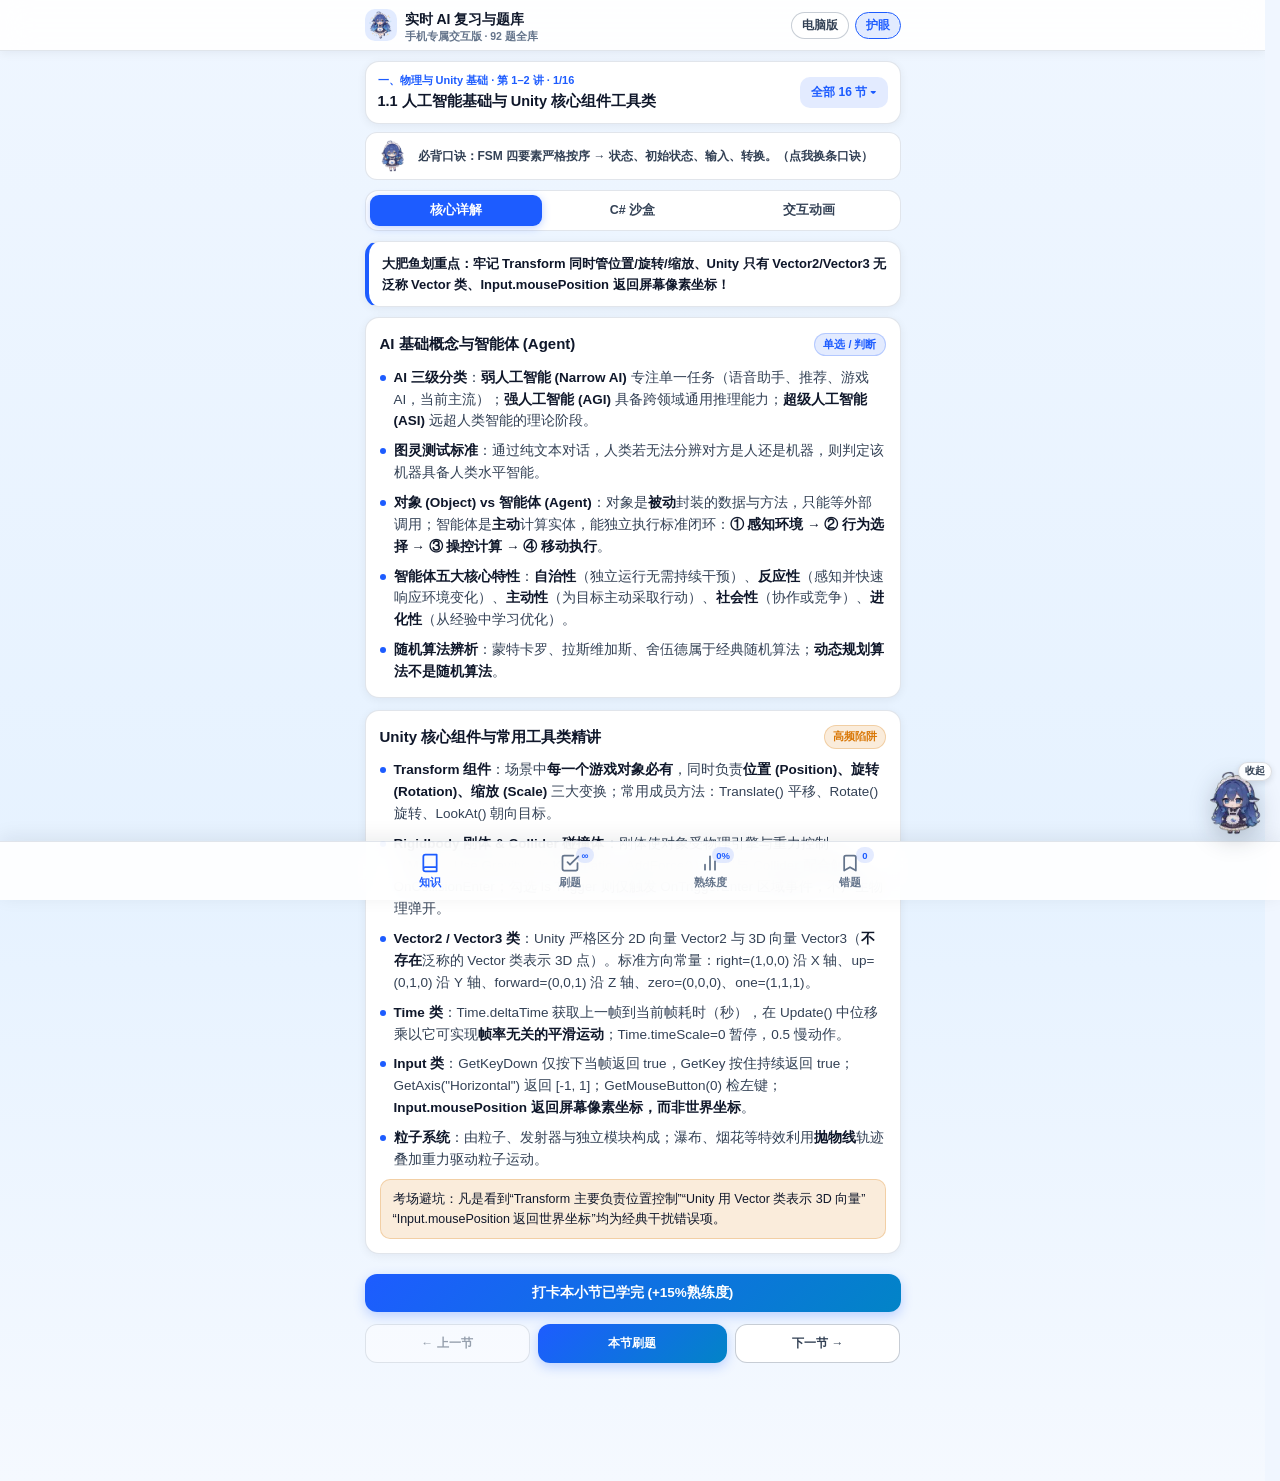
==== commit 7eecc63a: "fix: enable smooth diagonal dragging and interpolation on grid path boards" ====
--- a/mobile.html
+++ b/mobile.html
@@ -6921,6 +6921,39 @@
     return { valid: true, cost, reason: '' };
   }
 
+  function resolvePathDragHit(relX, relY, rows, cols, cellSz, gap, useCoreCircle = true) {
+    if (!(cellSz > 0) || rows <= 0 || cols <= 0) return null;
+    if (relX < 0 || relY < 0) return null;
+    const step = cellSz + gap;
+    const col = Math.floor(relX / step);
+    const row = Math.floor(relY / step);
+    if (row < 0 || row >= rows || col < 0 || col >= cols) return null;
+    const inCellX = relX - col * step;
+    const inCellY = relY - row * step;
+    if (inCellX > cellSz || inCellY > cellSz) return null;
+    if (useCoreCircle) {
+      const cx = cellSz / 2;
+      const cy = cellSz / 2;
+      if (Math.hypot(inCellX - cx, inCellY - cy) > cellSz * 0.40) return null;
+    }
+    return row * cols + col;
+  }
+
+  function interpolateGridSteps(fromCid, toCid, cols, maxSteps = 6) {
+    if (fromCid == null || toCid == null || fromCid === toCid || !(cols > 0)) return [];
+    let r = Math.floor(fromCid / cols), c = fromCid % cols;
+    const r2 = Math.floor(toCid / cols), c2 = toCid % cols;
+    const cheb = Math.max(Math.abs(r2 - r), Math.abs(c2 - c));
+    if (cheb === 0 || cheb > maxSteps) return [];
+    const steps = [];
+    while (r !== r2 || c !== c2) {
+      r += Math.sign(r2 - r);
+      c += Math.sign(c2 - c);
+      steps.push(r * cols + c);
+    }
+    return steps;
+  }
+
   const ZOOM_IN_SVG = '<svg width="13" height="13" viewBox="0 0 24 24" fill="none" stroke="currentColor" stroke-width="2.4" stroke-linecap="round" stroke-linejoin="round"><polyline points="15 3 21 3 21 9"/><polyline points="9 21 3 21 3 15"/><line x1="21" y1="3" x2="14" y2="10"/><line x1="3" y1="21" x2="10" y2="14"/></svg>';
   const ZOOM_OUT_SVG = '<svg width="13" height="13" viewBox="0 0 24 24" fill="none" stroke="currentColor" stroke-width="2.4" stroke-linecap="round" stroke-linejoin="round"><polyline points="4 14 10 14 10 20"/><polyline points="20 10 14 10 14 4"/><line x1="14" y1="10" x2="21" y2="3"/><line x1="3" y1="21" x2="10" y2="14"/></svg>';
 
@@ -7078,6 +7111,7 @@
           <div class="db-mini-grid">
             <button type="button" class="db-btn" data-pgact="undo">↶ 退一步</button>
             <button type="button" class="db-btn" data-pgact="clear-path">清路径</button>
+            ${isScratch ? `<button type="button" class="db-btn ${boardSpec.allowCornerCut ? 'active' : ''}" data-pgact="toggle-corner-cut" style="grid-column:span 2">斜穿墙角：${boardSpec.allowCornerCut ? '允许' : '禁止'}</button>` : ''}
             <button type="button" class="db-btn" data-pgact="reset" style="grid-column:span 2">${isScratch ? '重置草稿板' : '恢复初始网格'}</button>
           </div>
         </div>
@@ -7114,7 +7148,7 @@
           </div>
         </div>
         <div class="db-foot">
-          <span class="db-status-msg">提示：按住鼠标沿相邻格拖动可直接连线；点击末格可回退；双击格子快速记录 f/g/h 估值。</span>
+          <span class="db-status-msg">提示：按住鼠标沿横竖或斜向 8 方向拖动即可连续连线；点击末格回退；双击格子记录 f/g/h 估值。</span>
           <span class="db-legend">
             <span class="db-leg-dot" style="background:#38bdf8"></span>起点 S
             <span class="db-leg-dot" style="background:#f59e0b;margin-left:8px"></span>终点 G
@@ -7168,7 +7202,7 @@
     const rows = boardSpec.rows || 4;
     const cols = boardSpec.cols || 6;
     const isScratch = boardSpec.role === 'scratch';
-    const allowCornerCut = !!boardSpec.allowCornerCut;
+    let allowCornerCut = !!boardSpec.allowCornerCut;
     let isLocked = !!opts.isLocked;
     const isZoomed = !!opts.isZoomed;
     let evalResult = opts.evalResult || null;
@@ -7180,6 +7214,7 @@
     let undoStack = [];
     let dragInfo = null;
     let popCid = null;
+    let layoutMetrics = { cellSz: 48, gap: 5, step: 53, gw: cols * 53 - 5, gh: rows * 53 - 5 };
 
     const stageHost = containerEl.querySelector('.pg-stage-host');
     const gridEl = containerEl.querySelector('.pg-grid');
@@ -7255,6 +7290,9 @@
       const gap = availW < 340 ? 3 : 5;
       const maxDesired = isZoomed ? 66 : 54;
       const cellSz = Math.max(34, Math.min(maxDesired, Math.floor((availW - (cols - 1) * gap) / cols)));
+      const gw = cols * cellSz + (cols - 1) * gap;
+      const gh = rows * cellSz + (rows - 1) * gap;
+      layoutMetrics = { cellSz, gap, step: cellSz + gap, gw, gh };
 
       if (gridEl) {
         gridEl.style.gap = `${gap}px`;
@@ -7299,8 +7337,6 @@
       }
 
       if (svgEl && gridEl) {
-        const gw = cols * cellSz + (cols - 1) * gap;
-        const gh = rows * cellSz + (rows - 1) * gap;
         svgEl.setAttribute('viewBox', `0 0 ${gw} ${gh}`);
         const seq = data.path || [];
         if (seq.length) {
@@ -7322,6 +7358,9 @@
           svgEl.innerHTML = inner;
         } else {
           svgEl.innerHTML = '';
+        }
+        if (dragInfo?.mode === 'path' && dragInfo.pointerRel) {
+          updateRubberLine(dragInfo.pointerRel.x, dragInfo.pointerRel.y);
         }
       }
 
@@ -7400,13 +7439,45 @@
       return true;
     }
 
+    function clearRubberLine() {
+      if (!svgEl) return;
+      const old = svgEl.querySelector('.pg-rubber');
+      if (old) old.remove();
+    }
+
+    function updateRubberLine(relX, relY) {
+      if (!svgEl || !data.path.length) {
+        clearRubberLine();
+        return;
+      }
+      const last = data.path[data.path.length - 1];
+      const lr = Math.floor(last / cols), lc = last % cols;
+      const sx = lc * layoutMetrics.step + layoutMetrics.cellSz / 2;
+      const sy = lr * layoutMetrics.step + layoutMetrics.cellSz / 2;
+      let line = svgEl.querySelector('.pg-rubber');
+      if (!line) {
+        line = document.createElementNS('http://www.w3.org/2000/svg', 'line');
+        line.setAttribute('class', 'pg-rubber');
+        line.setAttribute('stroke', 'rgba(52, 211, 153, 0.72)');
+        line.setAttribute('stroke-width', '2.6');
+        line.setAttribute('stroke-dasharray', '5 4');
+        line.setAttribute('stroke-linecap', 'round');
+        line.setAttribute('pointer-events', 'none');
+        svgEl.appendChild(line);
+      }
+      line.setAttribute('x1', sx.toFixed(1));
+      line.setAttribute('y1', sy.toFixed(1));
+      line.setAttribute('x2', Number(relX).toFixed(1));
+      line.setAttribute('y2', Number(relY).toFixed(1));
+    }
+
     if (!isLocked) {
       containerEl.querySelectorAll('[data-pgtool]').forEach(btn => {
         btn.onclick = () => {
           pgTool = btn.dataset.pgtool;
           containerEl.querySelectorAll('[data-pgtool]').forEach(b => b.classList.toggle('active', b.dataset.pgtool === pgTool));
           const tips = {
-            path: '描绘路径模式：拖动或点击相邻格子从起点连向终点',
+            path: '描绘路径模式：拖动或点击相邻格（支持 8 方向与斜线）从起点连向终点',
             wall: '障碍画笔模式：点击或拖动即可放置/擦除不可通行墙体',
             start: '设起点模式：点击任意非墙格子将其设为新起点 S',
             end: '设终点模式：点击任意非墙格子将其设为新终点 G',
@@ -7432,6 +7503,12 @@
             data.path = [];
             render();
             notifyChange();
+          } else if (act === 'toggle-corner-cut' && isScratch) {
+            allowCornerCut = !allowCornerCut;
+            btn.classList.toggle('active', allowCornerCut);
+            btn.textContent = `斜穿墙角：${allowCornerCut ? '允许' : '禁止'}`;
+            render();
+            setStatus(allowCornerCut ? '已允许草稿板斜穿墙角' : '已禁止草稿板斜穿墙角');
           } else if (act === 'reset') {
             pushUndo();
             data = cloneData(null, boardSpec);
@@ -7446,10 +7523,16 @@
           const cell = e.target.closest('[data-pgcell]');
           if (!cell) return;
           e.preventDefault();
+          try { gridEl.setPointerCapture(e.pointerId); } catch (_) {}
           const cid = Number(cell.dataset.pgcell);
           if (pgTool === 'path') {
+            const curTip = data.path.length > 0 ? data.path[data.path.length - 1] : null;
+            if (curTip !== null && cid === curTip) {
+              dragInfo = { mode: 'path', lastCid: cid, startedOnTip: true, movedDuringDrag: false };
+              return;
+            }
             const changed = tryStepPath(cid, false);
-            dragInfo = { mode: 'path', lastCid: cid };
+            dragInfo = { mode: 'path', lastCid: cid, startedOnTip: false, movedDuringDrag: false };
             if (changed) { render(); notifyChange(); }
           } else if (pgTool === 'wall' && isScratch) {
             if (cid === data.start || cid === data.end) { setStatus('不能直接把起点或终点刷成障碍墙'); return; }
@@ -7505,17 +7588,54 @@
           if (!containerEl.isConnected) {
             window.removeEventListener('pointermove', handleDocMove);
             window.removeEventListener('pointerup', endDocDrag);
+            window.removeEventListener('pointercancel', endDocDrag);
             return;
           }
           if (!dragInfo) return;
-          const el = document.elementFromPoint(e.clientX, e.clientY)?.closest?.('[data-pgcell]');
-          if (!el) return;
-          const cid = Number(el.dataset.pgcell);
-          if (cid === dragInfo.lastCid) return;
-          dragInfo.lastCid = cid;
+          const rect = gridEl.getBoundingClientRect();
+          if (!rect.width || !rect.height) return;
+          const scaleX = layoutMetrics.gw / rect.width;
+          const scaleY = layoutMetrics.gh / rect.height;
+          const relX = (e.clientX - rect.left) * scaleX;
+          const relY = (e.clientY - rect.top) * scaleY;
+
           if (dragInfo.mode === 'path') {
-            if (tryStepPath(cid, true)) { render(); notifyChange(); }
+            dragInfo.pointerRel = {
+              x: Math.max(0, Math.min(layoutMetrics.gw, relX)),
+              y: Math.max(0, Math.min(layoutMetrics.gh, relY))
+            };
+            updateRubberLine(dragInfo.pointerRel.x, dragInfo.pointerRel.y);
+            const cid = resolvePathDragHit(relX, relY, rows, cols, layoutMetrics.cellSz, layoutMetrics.gap, true);
+            if (cid === null || cid === dragInfo.lastCid) return;
+            dragInfo.lastCid = cid;
+
+            let pathChanged = false;
+            if (data.path.length > 0) {
+              const last = data.path[data.path.length - 1];
+              if (cid === last) return;
+              if (data.path.length >= 2 && cid === data.path[data.path.length - 2]) {
+                pathChanged = tryStepPath(cid, true);
+              } else {
+                const steps = interpolateGridSteps(last, cid, cols, 6);
+                for (let i = 0; i < steps.length; i++) {
+                  const ok = tryStepPath(steps[i], true);
+                  if (ok) pathChanged = true;
+                  else break;
+                }
+              }
+            } else {
+              pathChanged = tryStepPath(cid, true);
+            }
+            if (pathChanged) {
+              dragInfo.movedDuringDrag = true;
+              render();
+              updateRubberLine(dragInfo.pointerRel.x, dragInfo.pointerRel.y);
+              notifyChange();
+            }
           } else if (dragInfo.mode === 'wall' && isScratch) {
+            const cid = resolvePathDragHit(relX, relY, rows, cols, layoutMetrics.cellSz, layoutMetrics.gap, false);
+            if (cid === null || cid === dragInfo.lastCid) return;
+            dragInfo.lastCid = cid;
             if (cid === data.start || cid === data.end) return;
             const has = data.obstacles.includes(cid);
             if (dragInfo.wallAction === 'add' && !has) {
@@ -7530,15 +7650,24 @@
             }
           }
         };
-        const endDocDrag = () => {
+        const endDocDrag = (e) => {
           if (!containerEl.isConnected) {
             window.removeEventListener('pointermove', handleDocMove);
             window.removeEventListener('pointerup', endDocDrag);
+            window.removeEventListener('pointercancel', endDocDrag);
+          }
+          if (dragInfo?.mode === 'path' && dragInfo.startedOnTip && !dragInfo.movedDuringDrag && data.path.length > 0 && e?.type === 'pointerup') {
+            pushUndo();
+            data.path.pop();
+            render();
+            notifyChange();
           }
           dragInfo = null;
+          clearRubberLine();
         };
         window.addEventListener('pointermove', handleDocMove);
         window.addEventListener('pointerup', endDocDrag);
+        window.addEventListener('pointercancel', endDocDrag);
       }
     }
 
@@ -8924,7 +9053,9 @@
   global.DiagramBoard = {
     createBoardHTML,
     mountBoard,
-    computePathCost
+    computePathCost,
+    resolvePathDragHit,
+    interpolateGridSteps
   };
 })(window);
 
@@ -13600,7 +13731,7 @@
     stem: '请分别简述【随机移动避障算法】与【绕行障碍物算法】的核心思想、实现步骤，并从实现难度、内存开销、路径效率及适用场景四个维度对比两者的优缺点。',
     scratchBoard: {
       kind: 'pathgrid', role: 'scratch',
-      rows: 5, cols: 7, start: 14, end: 20, obstacles: [9, 16, 23], allowCornerCut: false,
+      rows: 5, cols: 7, start: 14, end: 20, obstacles: [9, 16, 23], allowCornerCut: true,
       title: '避障推演草稿画板（不计分 · 辅助打草稿）',
       guide: '可选草稿区：可自由绘制障碍墙、起点 S、终点 G 与绕行路线，仅辅助理清算法步骤，不参与评分。'
     },
@@ -13618,7 +13749,7 @@
     stem: '请阐述【沿路径走算法】的两种权重分配方法，以及【沿墙走算法】在四方向（左手定则）和八方向（左/右手优先）下的核心实现步骤，并说明沿墙走算法在空旷环境中的局限及改进思路。',
     scratchBoard: {
       kind: 'pathgrid', role: 'scratch',
-      rows: 5, cols: 7, start: 14, end: 20, obstacles: [2, 9, 16, 17, 23], allowCornerCut: false,
+      rows: 5, cols: 7, start: 14, end: 20, obstacles: [2, 9, 16, 17, 23], allowCornerCut: true,
       title: '沿墙/沿路径草稿画板（不计分 · 辅助左/右手定则推演）',
       guide: '可选草稿区：可自由增删墙体，沿边界模拟四/八方向左手定则移动或空旷区域打转现象，不参与评分。'
     },
@@ -13637,7 +13768,7 @@
     stem: '请分别写出【广度优先搜索 (BFS)】与【深度优先搜索 (DFS 非递归)】的完整寻路步骤，并从数据结构、最优性（最短路径）、空间开销和适用场景四个方面比较 DFS、BFS 与 Dijkstra 算法。',
     scratchBoard: {
       kind: 'pathgrid', role: 'scratch',
-      rows: 5, cols: 7, start: 14, end: 20, obstacles: [9, 10, 16, 23, 24], allowCornerCut: false,
+      rows: 5, cols: 7, start: 14, end: 20, obstacles: [9, 10, 16, 23, 24], allowCornerCut: true,
       title: 'BFS / DFS / Dijkstra 推演草稿板（不计分）',
       guide: '可选草稿区：用「标 Open 表 / Close 表」模拟队列(BFS)、栈(DFS) 与松弛扩散序列，不参与评分。'
     },
@@ -13655,7 +13786,7 @@
     stem: '请完整阐述 A* 搜索算法的核心估价函数 f(n)=g(n)+h(n) 各分量含义、启发函数的可采纳性要求、Open/Close 双列表的作用及完整实现步骤，并列举至少 4 种 A* 优化策略。',
     scratchBoard: {
       kind: 'pathgrid', role: 'scratch',
-      rows: 5, cols: 7, start: 14, end: 20, obstacles: [8, 15, 16, 22, 23], givenNotes: { 14: '60|0/60' }, allowCornerCut: false,
+      rows: 5, cols: 7, start: 14, end: 20, obstacles: [8, 15, 16, 22, 23], givenNotes: { 14: '60|0/60' }, allowCornerCut: true,
       title: 'A* 手算演草画板（不计分 · 辅助标注 Open/Close 与 f/g/h）',
       guide: '可选草稿区：手动标记 Open/Close 节点并双击格子记录 f|g/h（如 50|10/40），仅用于理顺算法步骤，不参与评分。'
     },
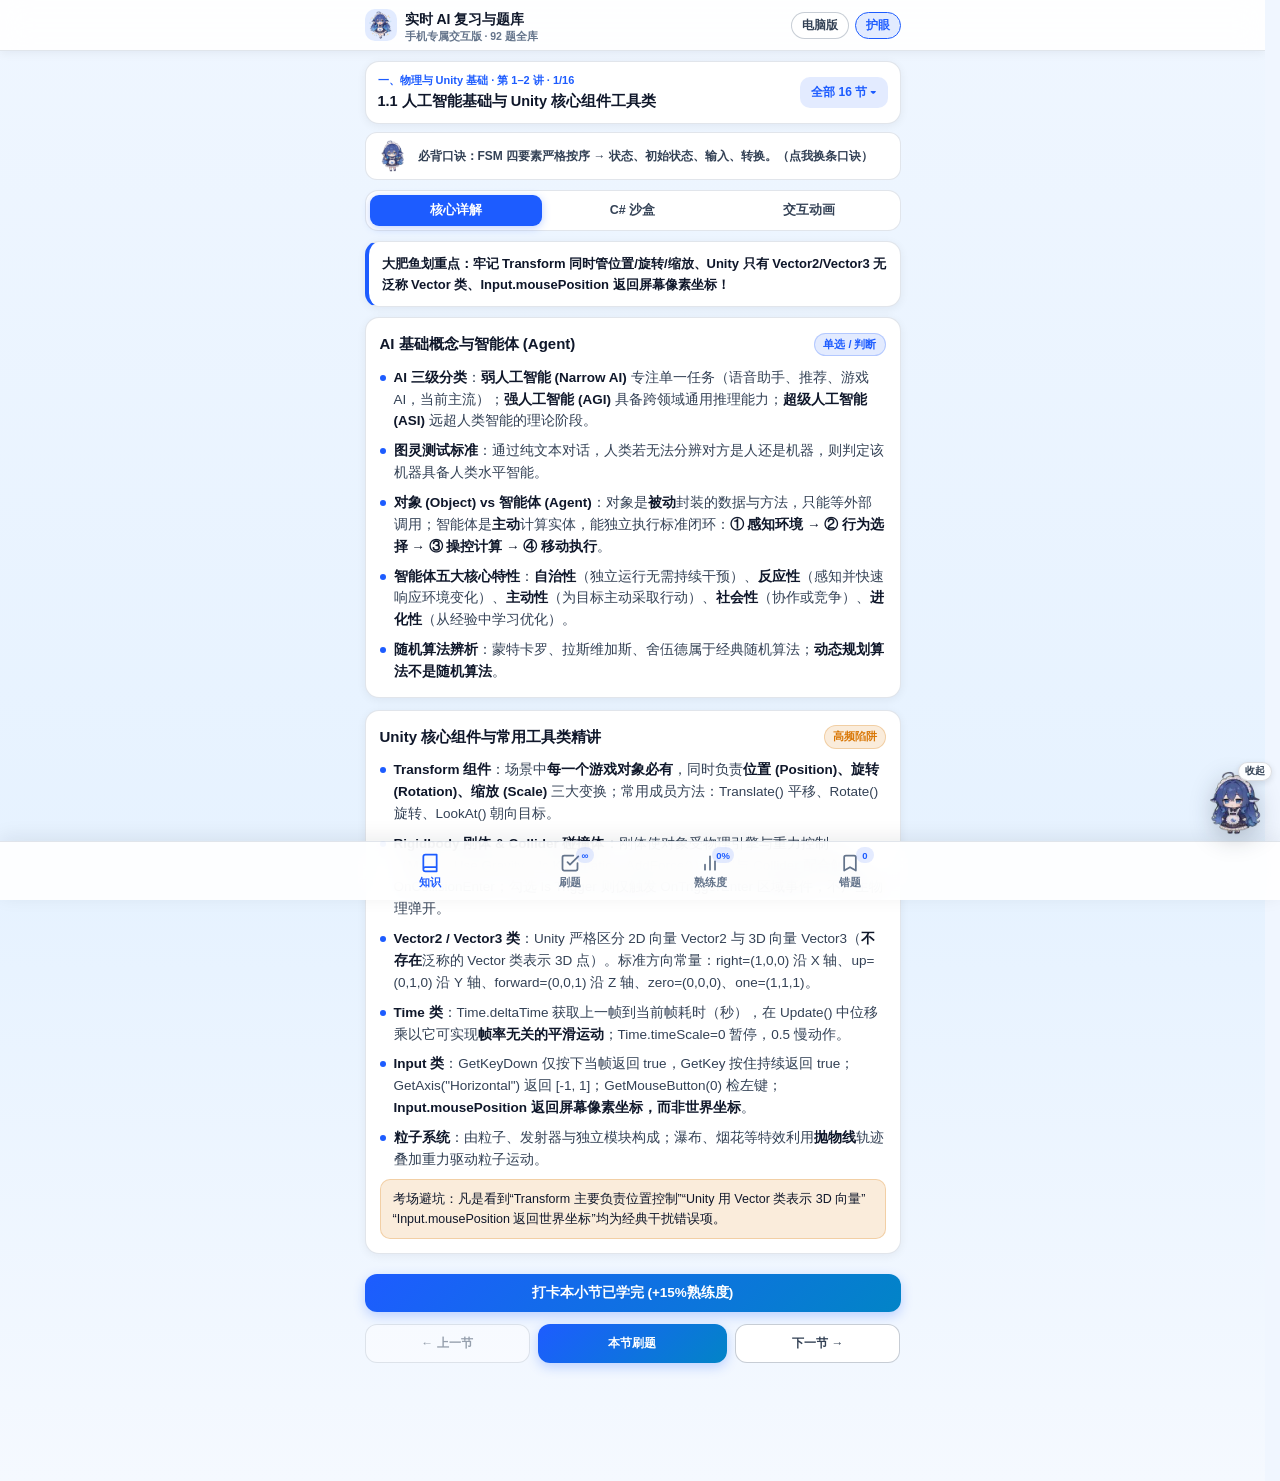
==== commit a5217e9e: "polish: make PC and Mobile card flip curves smooth without bounce" ====
--- a/mobile.html
+++ b/mobile.html
@@ -1445,10 +1445,10 @@
   100% { transform: perspective(1400px) rotateY(0deg); }
 }
 .m-review-panel.m-flip-out {
-  animation: mReFlipOut 0.2s cubic-bezier(0.55, 0, 0.9, 0.45) forwards;
+  animation: mReFlipOut 0.28s cubic-bezier(0.42, 0, 1, 1) forwards;
 }
 .m-review-panel.m-flip-in {
-  animation: mReFlipIn 0.28s cubic-bezier(0.2, 0.9, 0.3, 1.15) forwards;
+  animation: mReFlipIn 0.34s cubic-bezier(0, 0, 0.25, 1) forwards;
 }
 @media (prefers-reduced-motion: reduce) {
   .m-review-panel.m-flip-out,
@@ -17670,8 +17670,8 @@
         applyPanes(curTab);
         panel.classList.remove('m-flip-out');
         panel.classList.add('m-flip-in');
-        panel._mFlipT2 = setTimeout(() => panel.classList.remove('m-flip-in'), 280);
-      }, 200);
+        panel._mFlipT2 = setTimeout(() => panel.classList.remove('m-flip-in'), 340);
+      }, 280);
     };
 
     hostEl.querySelectorAll('.m-re-subtab-btn[data-mrpanel]').forEach(btn => {
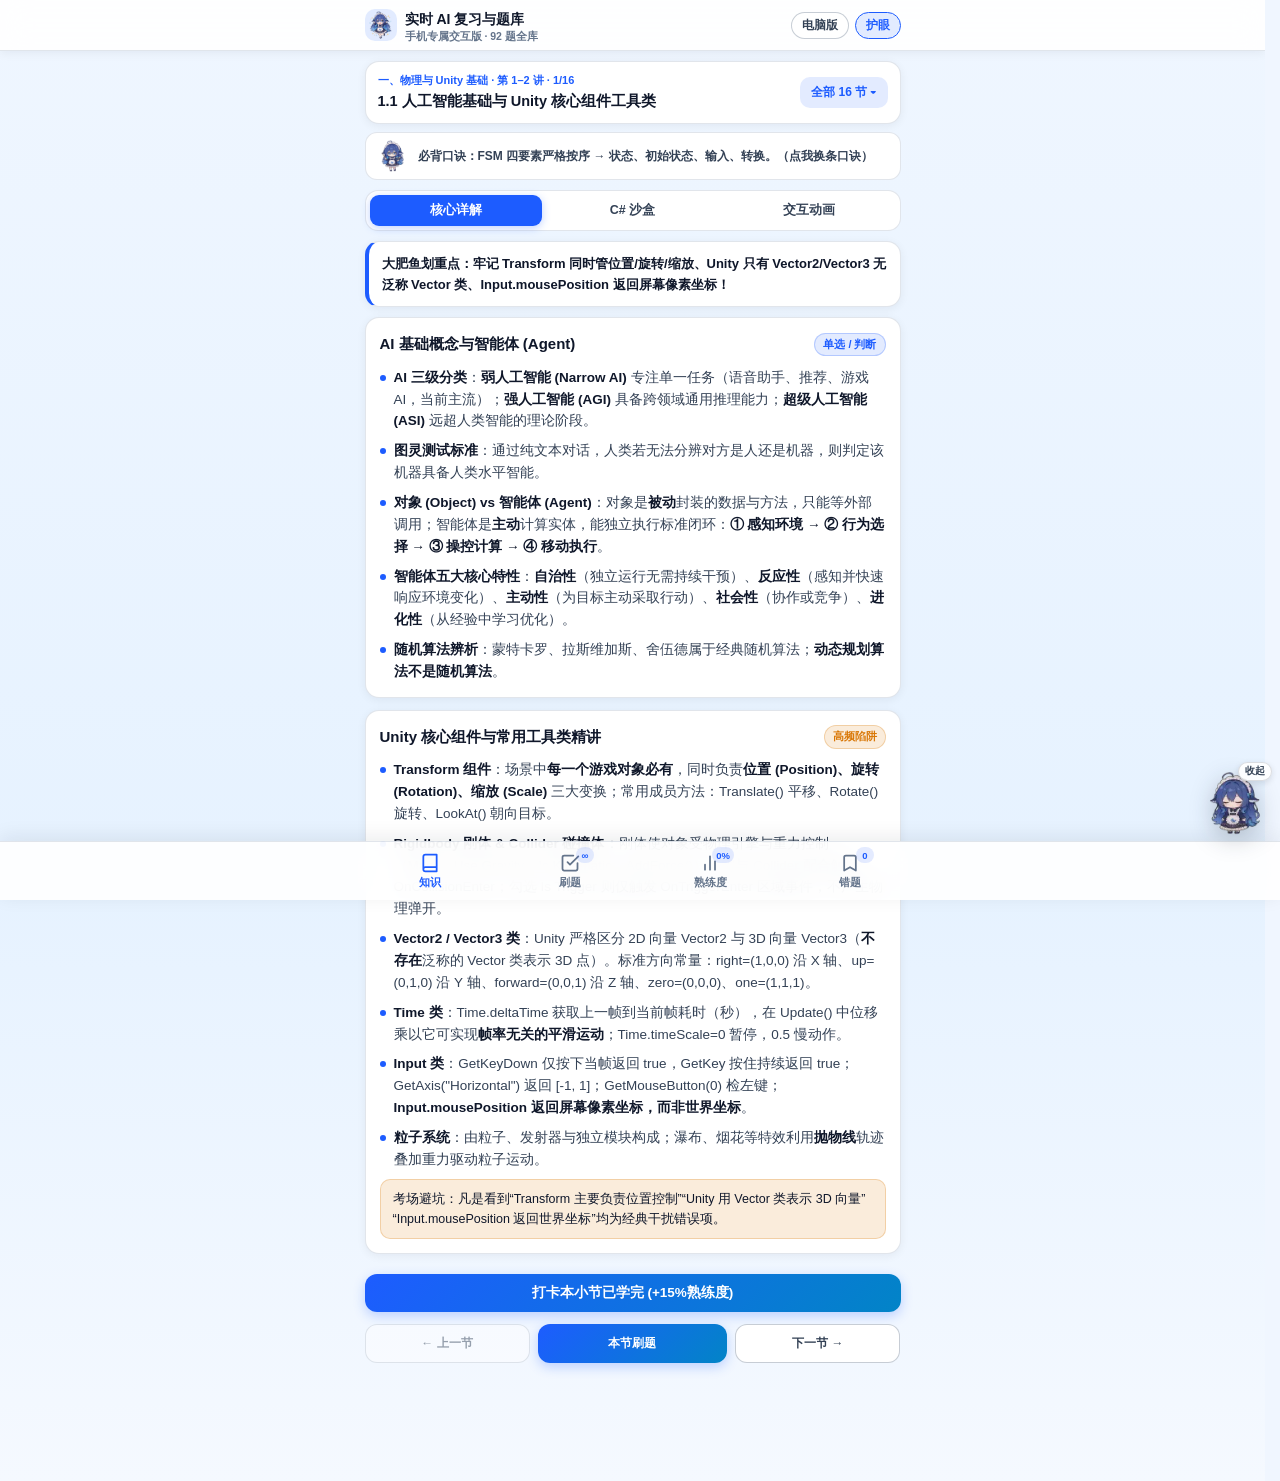
==== commit 93dce0db: "polish: replace whippy flip curves with smooth harmonic easeInOutSine" ====
--- a/mobile.html
+++ b/mobile.html
@@ -1445,10 +1445,14 @@
   100% { transform: perspective(1400px) rotateY(0deg); }
 }
 .m-review-panel.m-flip-out {
-  animation: mReFlipOut 0.28s cubic-bezier(0.42, 0, 1, 1) forwards;
+  transform-origin: center center;
+  will-change: transform;
+  animation: mReFlipOut 0.32s cubic-bezier(0.37, 0, 0.75, 0.6) forwards;
 }
 .m-review-panel.m-flip-in {
-  animation: mReFlipIn 0.34s cubic-bezier(0, 0, 0.25, 1) forwards;
+  transform-origin: center center;
+  will-change: transform;
+  animation: mReFlipIn 0.32s cubic-bezier(0.25, 0.4, 0.63, 1) forwards;
 }
 @media (prefers-reduced-motion: reduce) {
   .m-review-panel.m-flip-out,
@@ -17664,14 +17668,15 @@
       }
       clearTimeout(panel._mFlipT1);
       clearTimeout(panel._mFlipT2);
-      panel.classList.remove('m-flip-in');
+      panel.classList.remove('m-flip-out', 'm-flip-in');
+      void panel.offsetWidth;
       panel.classList.add('m-flip-out');
       panel._mFlipT1 = setTimeout(() => {
         applyPanes(curTab);
         panel.classList.remove('m-flip-out');
         panel.classList.add('m-flip-in');
-        panel._mFlipT2 = setTimeout(() => panel.classList.remove('m-flip-in'), 340);
-      }, 280);
+        panel._mFlipT2 = setTimeout(() => panel.classList.remove('m-flip-in'), 320);
+      }, 320);
     };
 
     hostEl.querySelectorAll('.m-re-subtab-btn[data-mrpanel]').forEach(btn => {
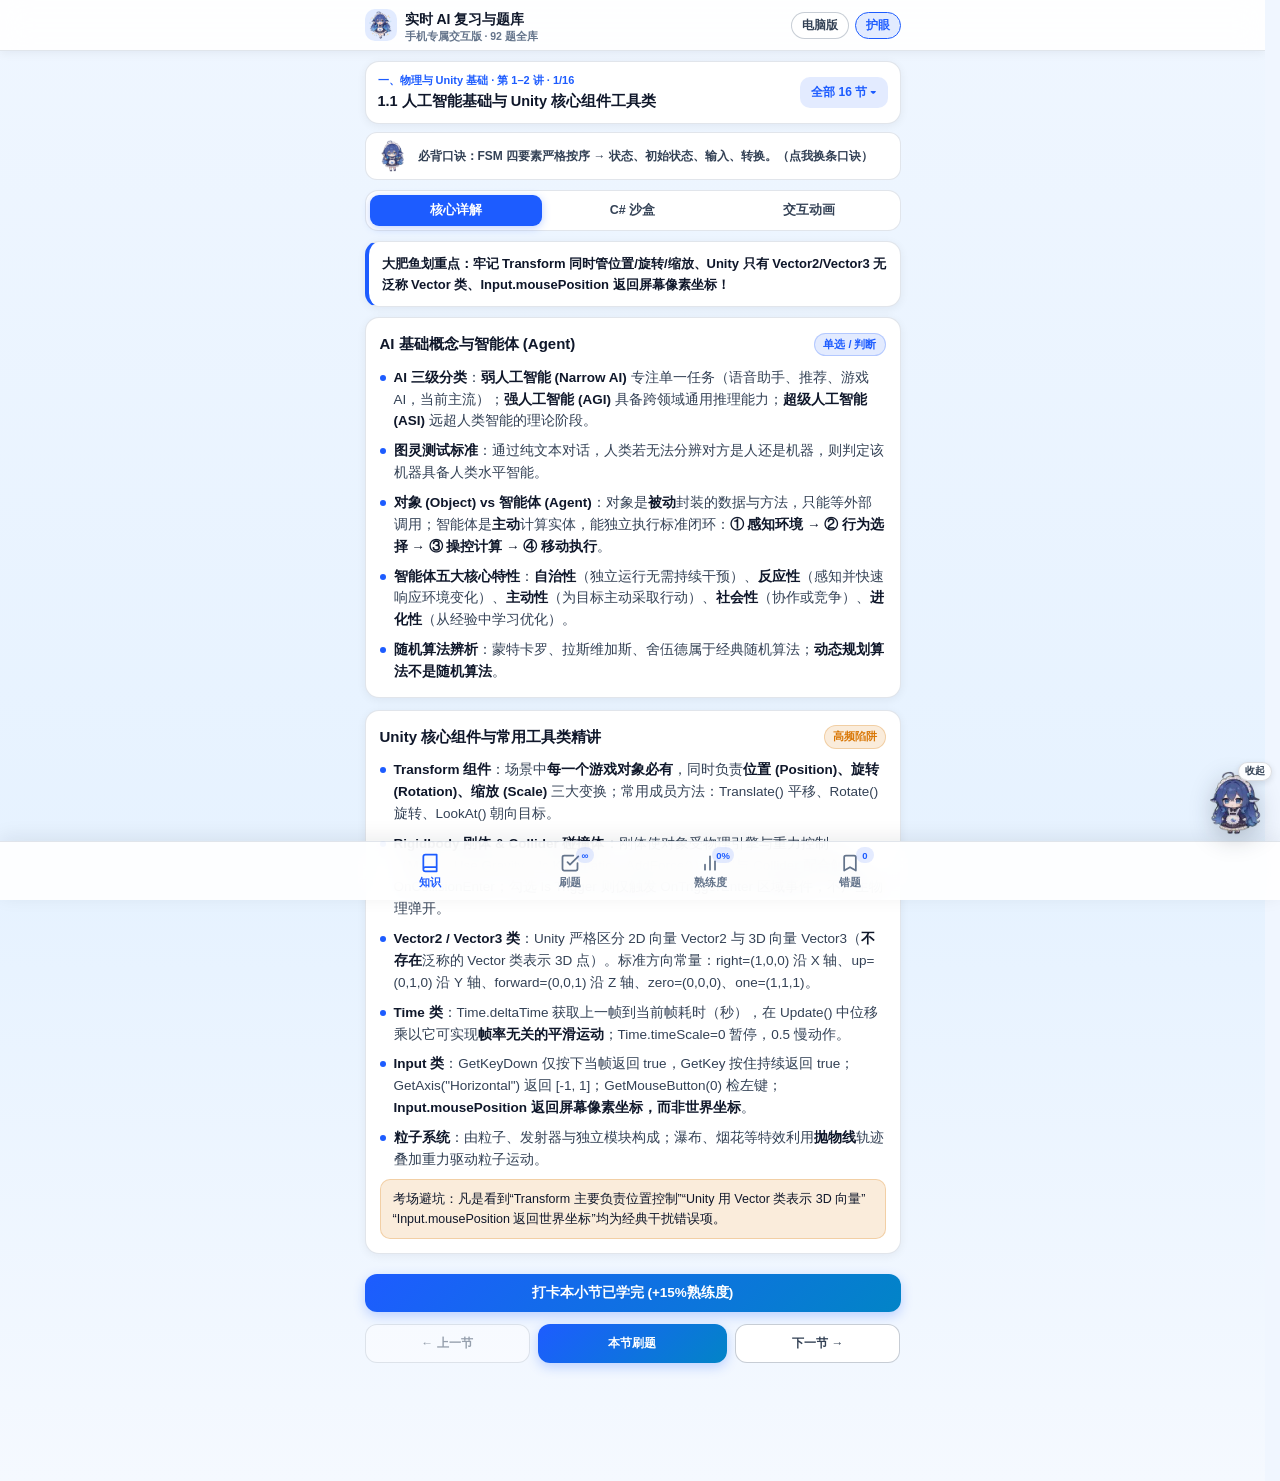
==== commit f88f0fa2: "polish: add multi-keyframe slow-start swift-flip choreography for PC and Mobile cards" ====
--- a/mobile.html
+++ b/mobile.html
@@ -1437,22 +1437,40 @@
   overflow: hidden;
 }
 @keyframes mReFlipOut {
-  0% { transform: perspective(1400px) rotateY(0deg); }
-  100% { transform: perspective(1400px) rotateY(90deg); }
+  0% {
+    transform: perspective(1400px) rotateY(0deg) scale(1);
+    opacity: 1;
+    animation-timing-function: cubic-bezier(0.55, 0, 0.85, 0.5);
+  }
+  52% {
+    transform: perspective(1400px) rotateY(18deg) scale(0.982);
+    opacity: 0.98;
+    animation-timing-function: cubic-bezier(0.42, 0.22, 0.78, 0.75);
+  }
+  100% {
+    transform: perspective(1400px) rotateY(90deg) scale(0.96);
+    opacity: 0.88;
+  }
 }
 @keyframes mReFlipIn {
-  0% { transform: perspective(1400px) rotateY(-90deg); }
-  100% { transform: perspective(1400px) rotateY(0deg); }
+  0% {
+    transform: perspective(1400px) rotateY(-90deg) scale(0.96);
+    opacity: 0.88;
+  }
+  100% {
+    transform: perspective(1400px) rotateY(0deg) scale(1);
+    opacity: 1;
+  }
 }
 .m-review-panel.m-flip-out {
   transform-origin: center center;
   will-change: transform;
-  animation: mReFlipOut 0.32s cubic-bezier(0.37, 0, 0.75, 0.6) forwards;
+  animation: mReFlipOut 0.34s forwards;
 }
 .m-review-panel.m-flip-in {
   transform-origin: center center;
   will-change: transform;
-  animation: mReFlipIn 0.32s cubic-bezier(0.25, 0.4, 0.63, 1) forwards;
+  animation: mReFlipIn 0.30s cubic-bezier(0.16, 0.58, 0.35, 1) forwards;
 }
 @media (prefers-reduced-motion: reduce) {
   .m-review-panel.m-flip-out,
@@ -17675,8 +17693,8 @@
         applyPanes(curTab);
         panel.classList.remove('m-flip-out');
         panel.classList.add('m-flip-in');
-        panel._mFlipT2 = setTimeout(() => panel.classList.remove('m-flip-in'), 320);
-      }, 320);
+        panel._mFlipT2 = setTimeout(() => panel.classList.remove('m-flip-in'), 300);
+      }, 340);
     };
 
     hostEl.querySelectorAll('.m-re-subtab-btn[data-mrpanel]').forEach(btn => {
